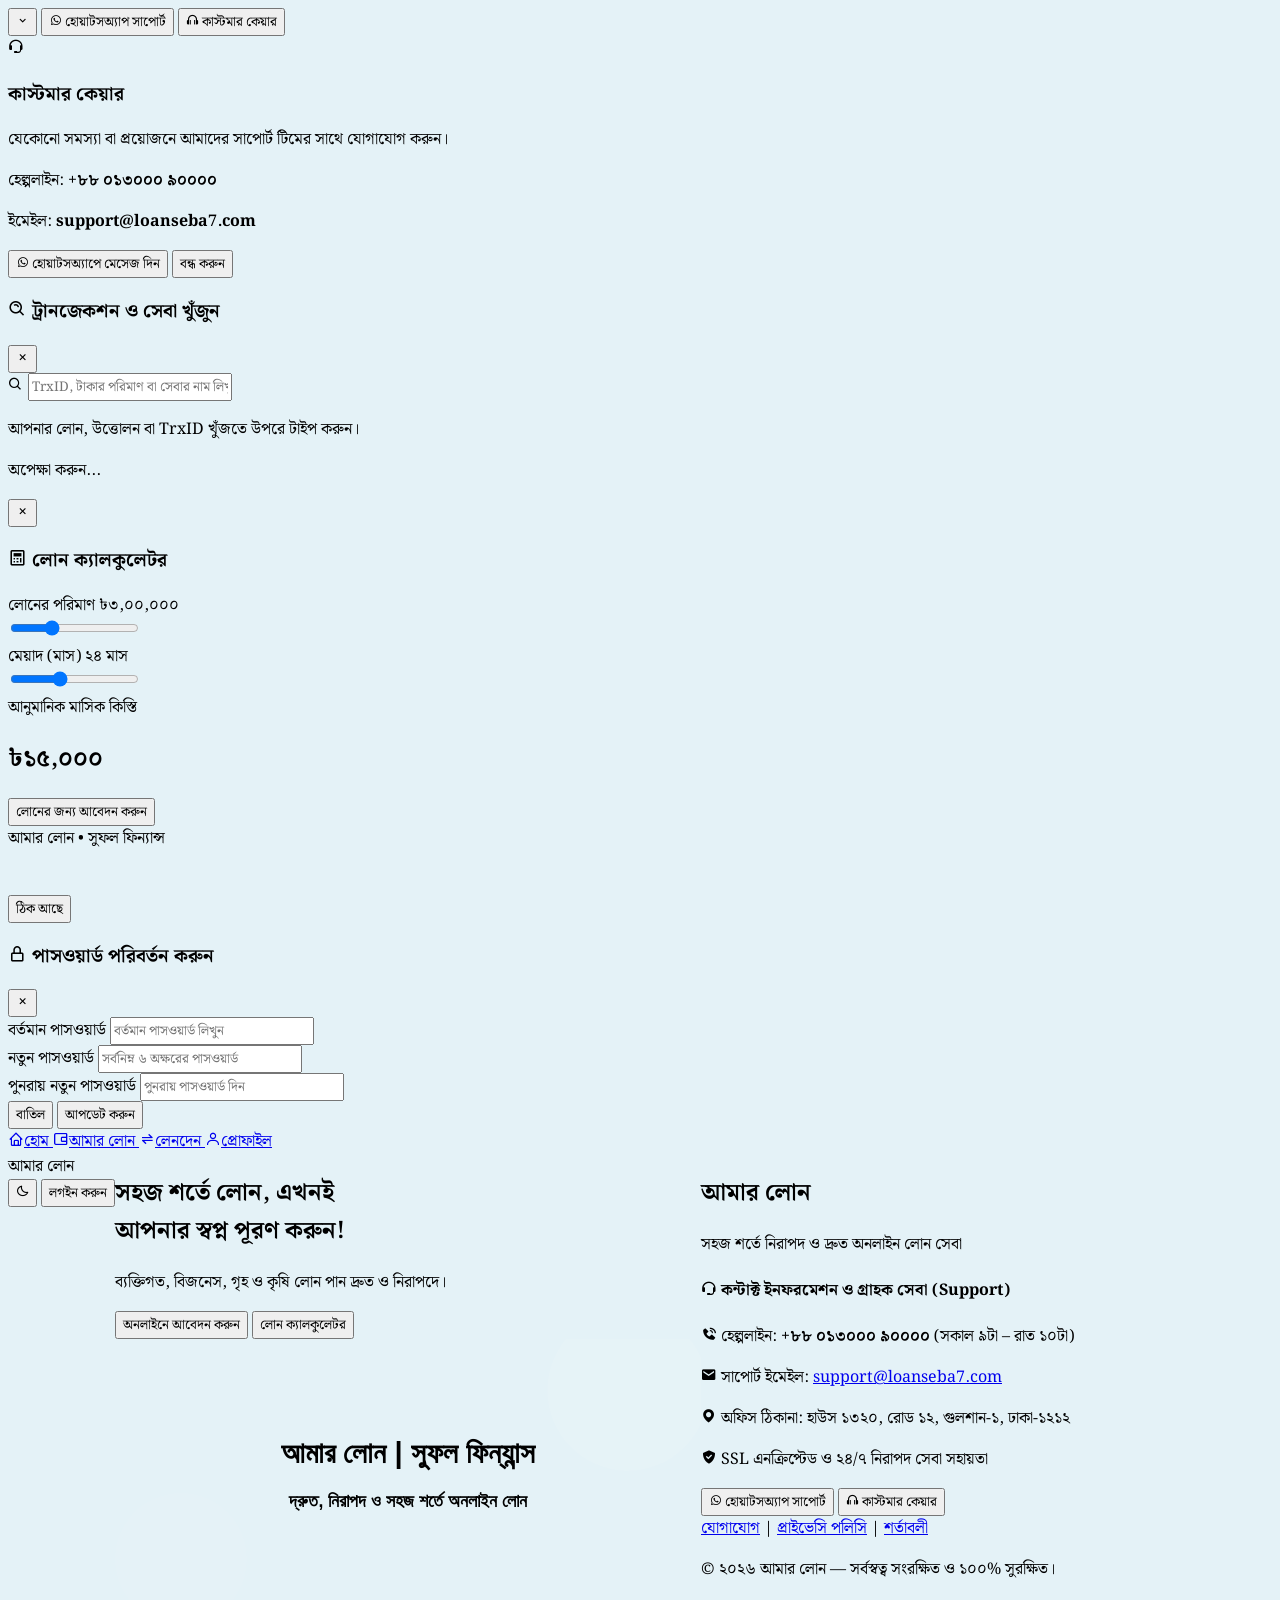
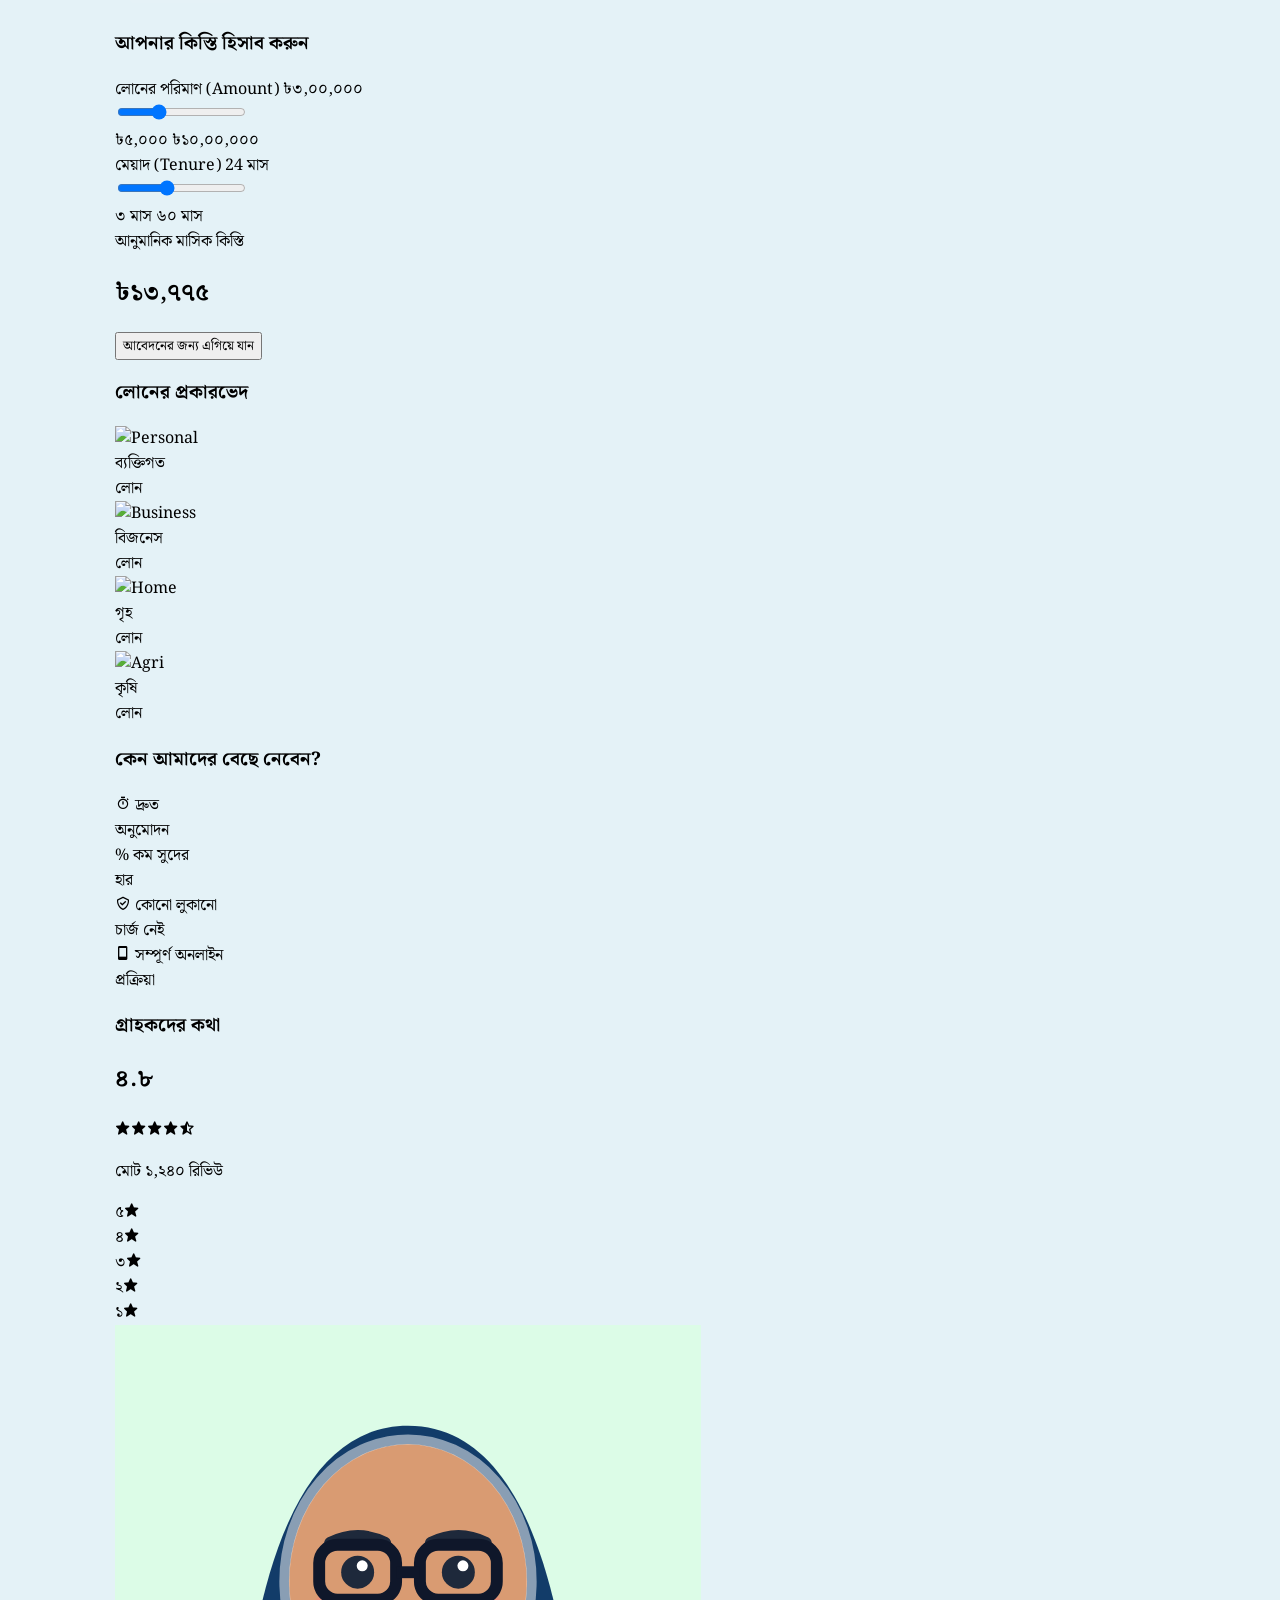
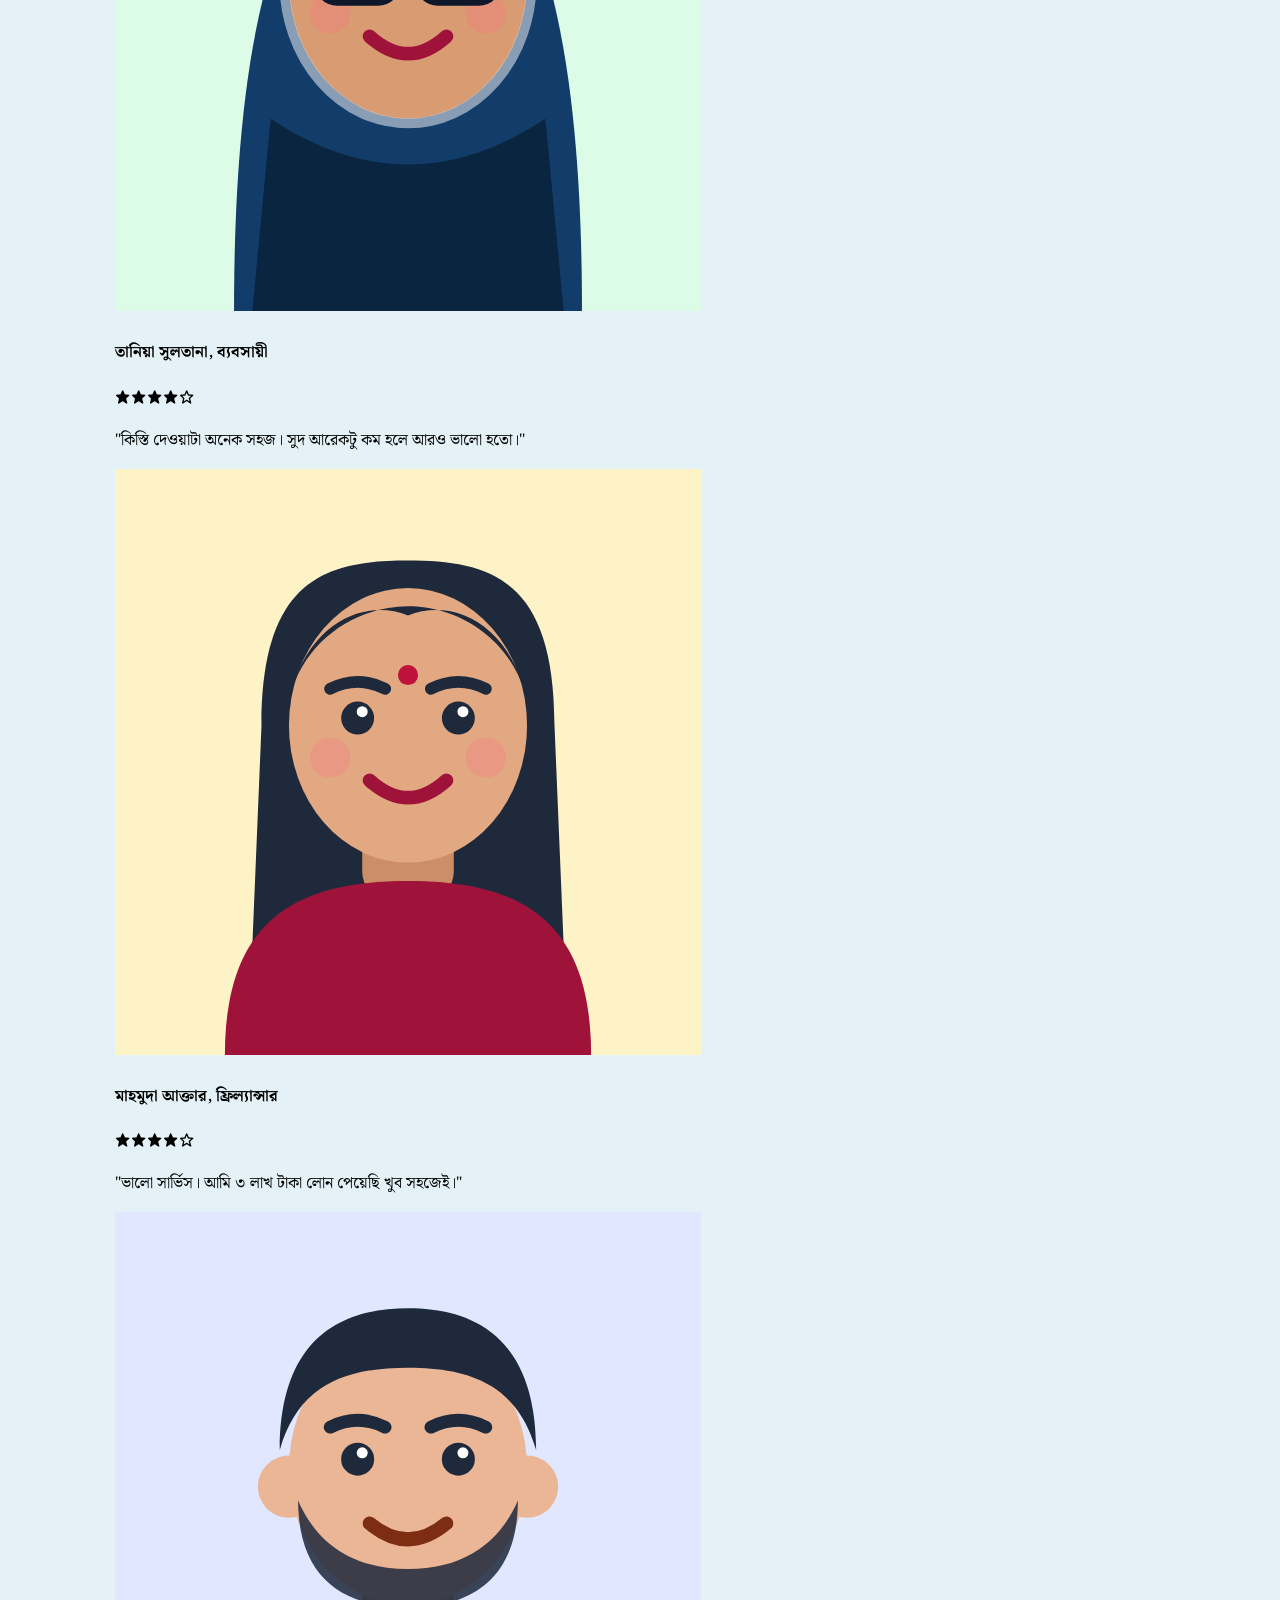
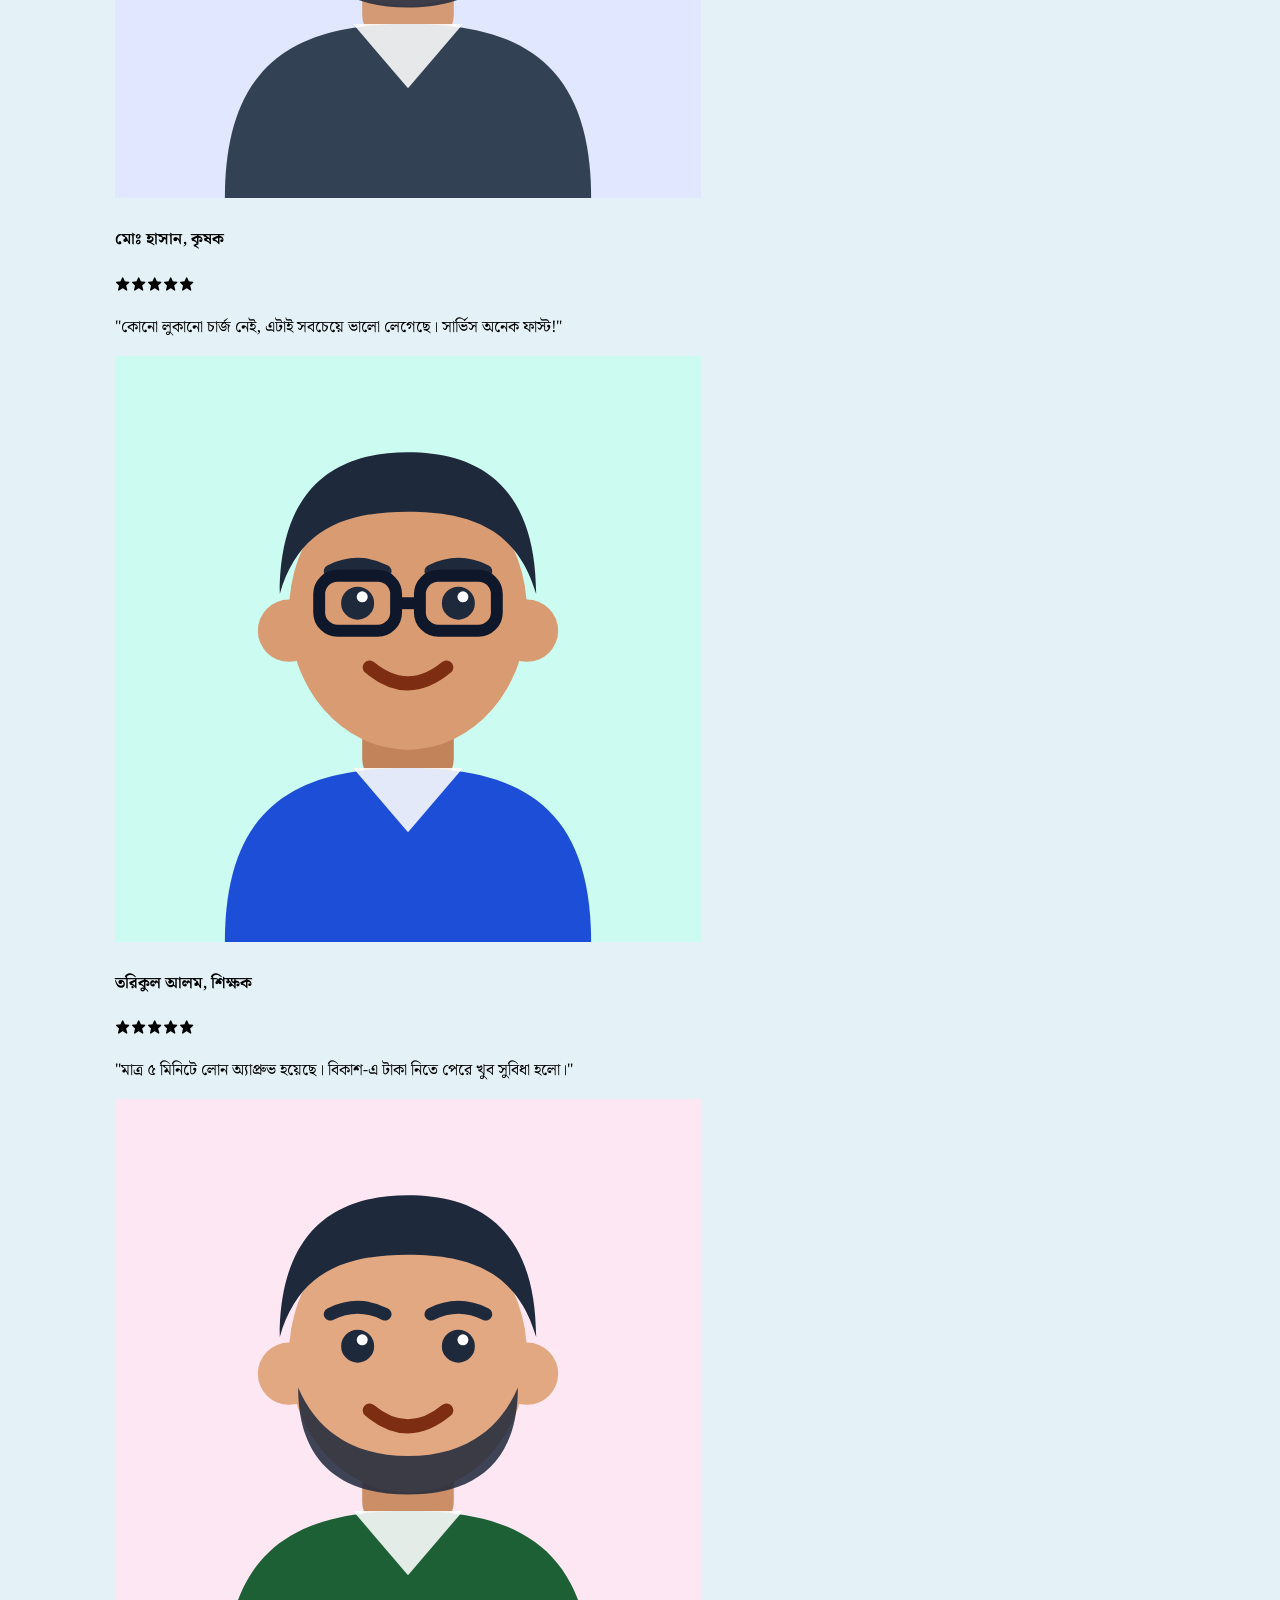
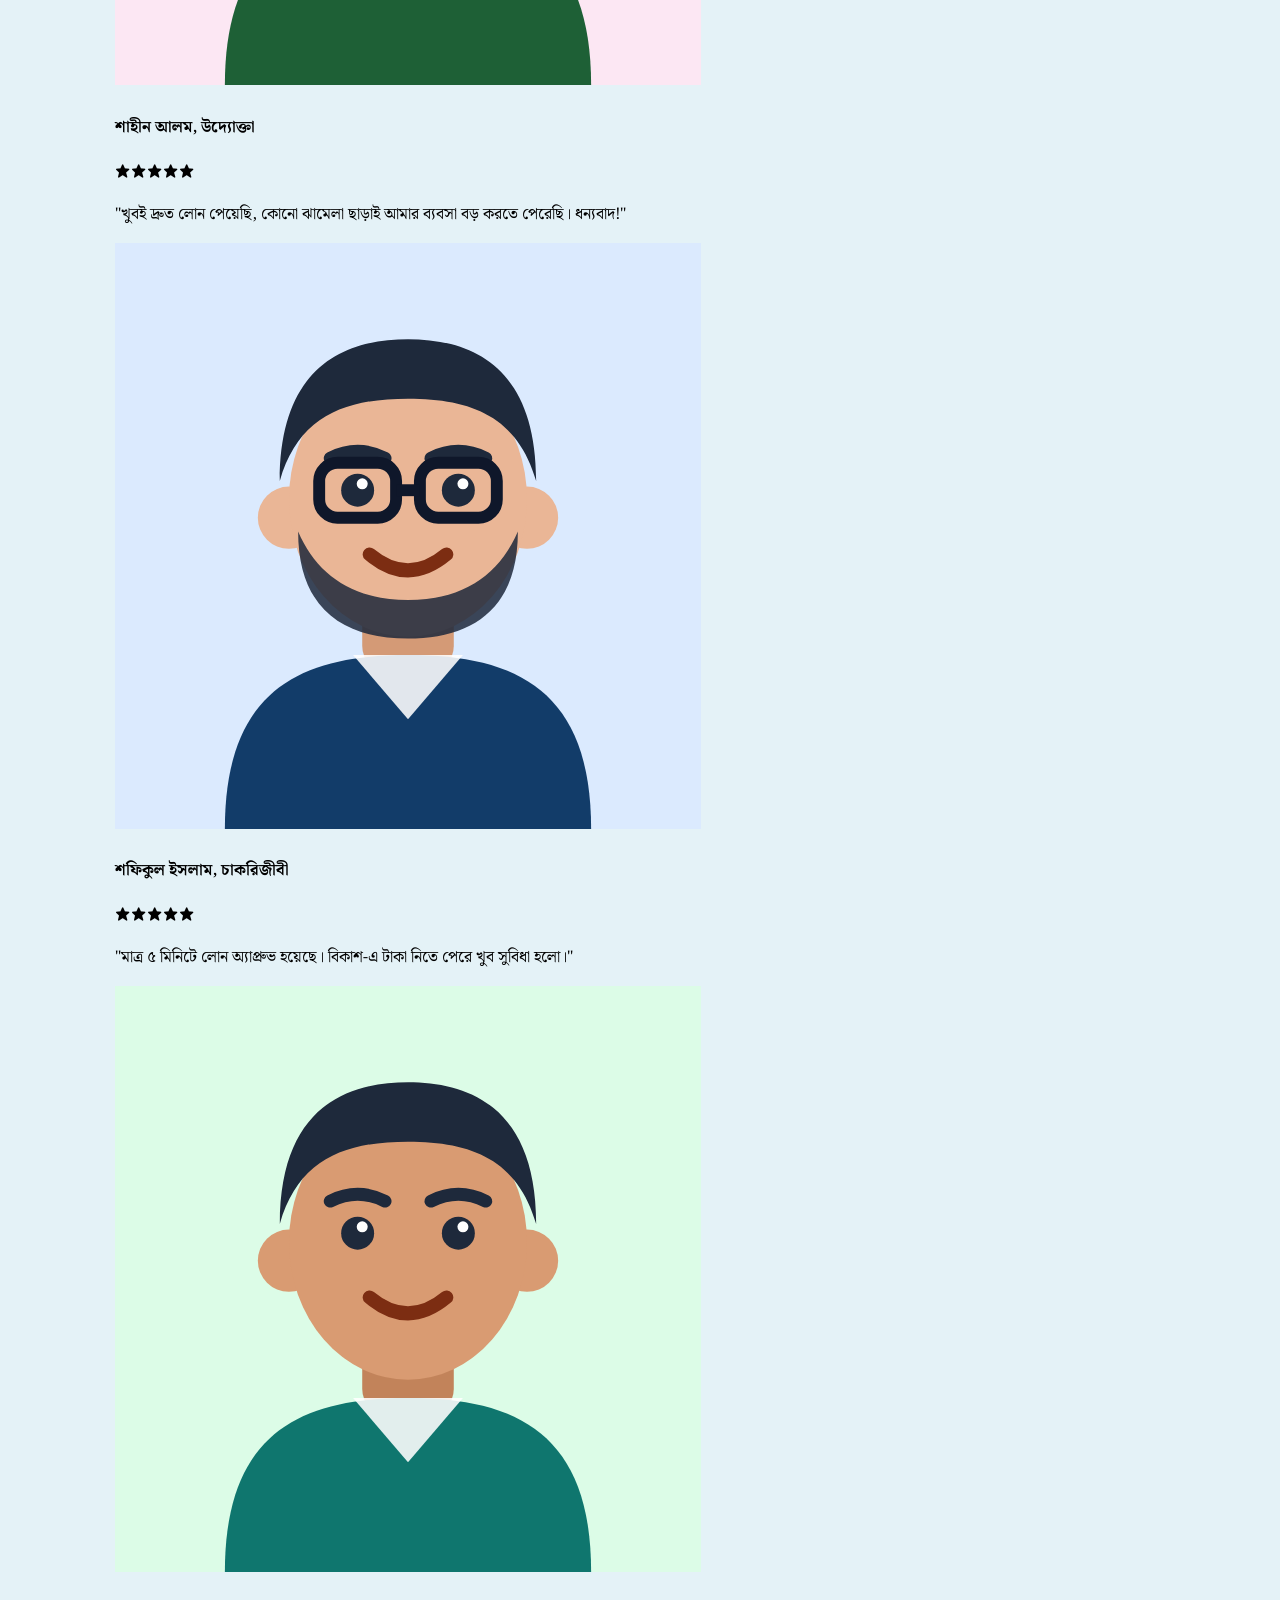
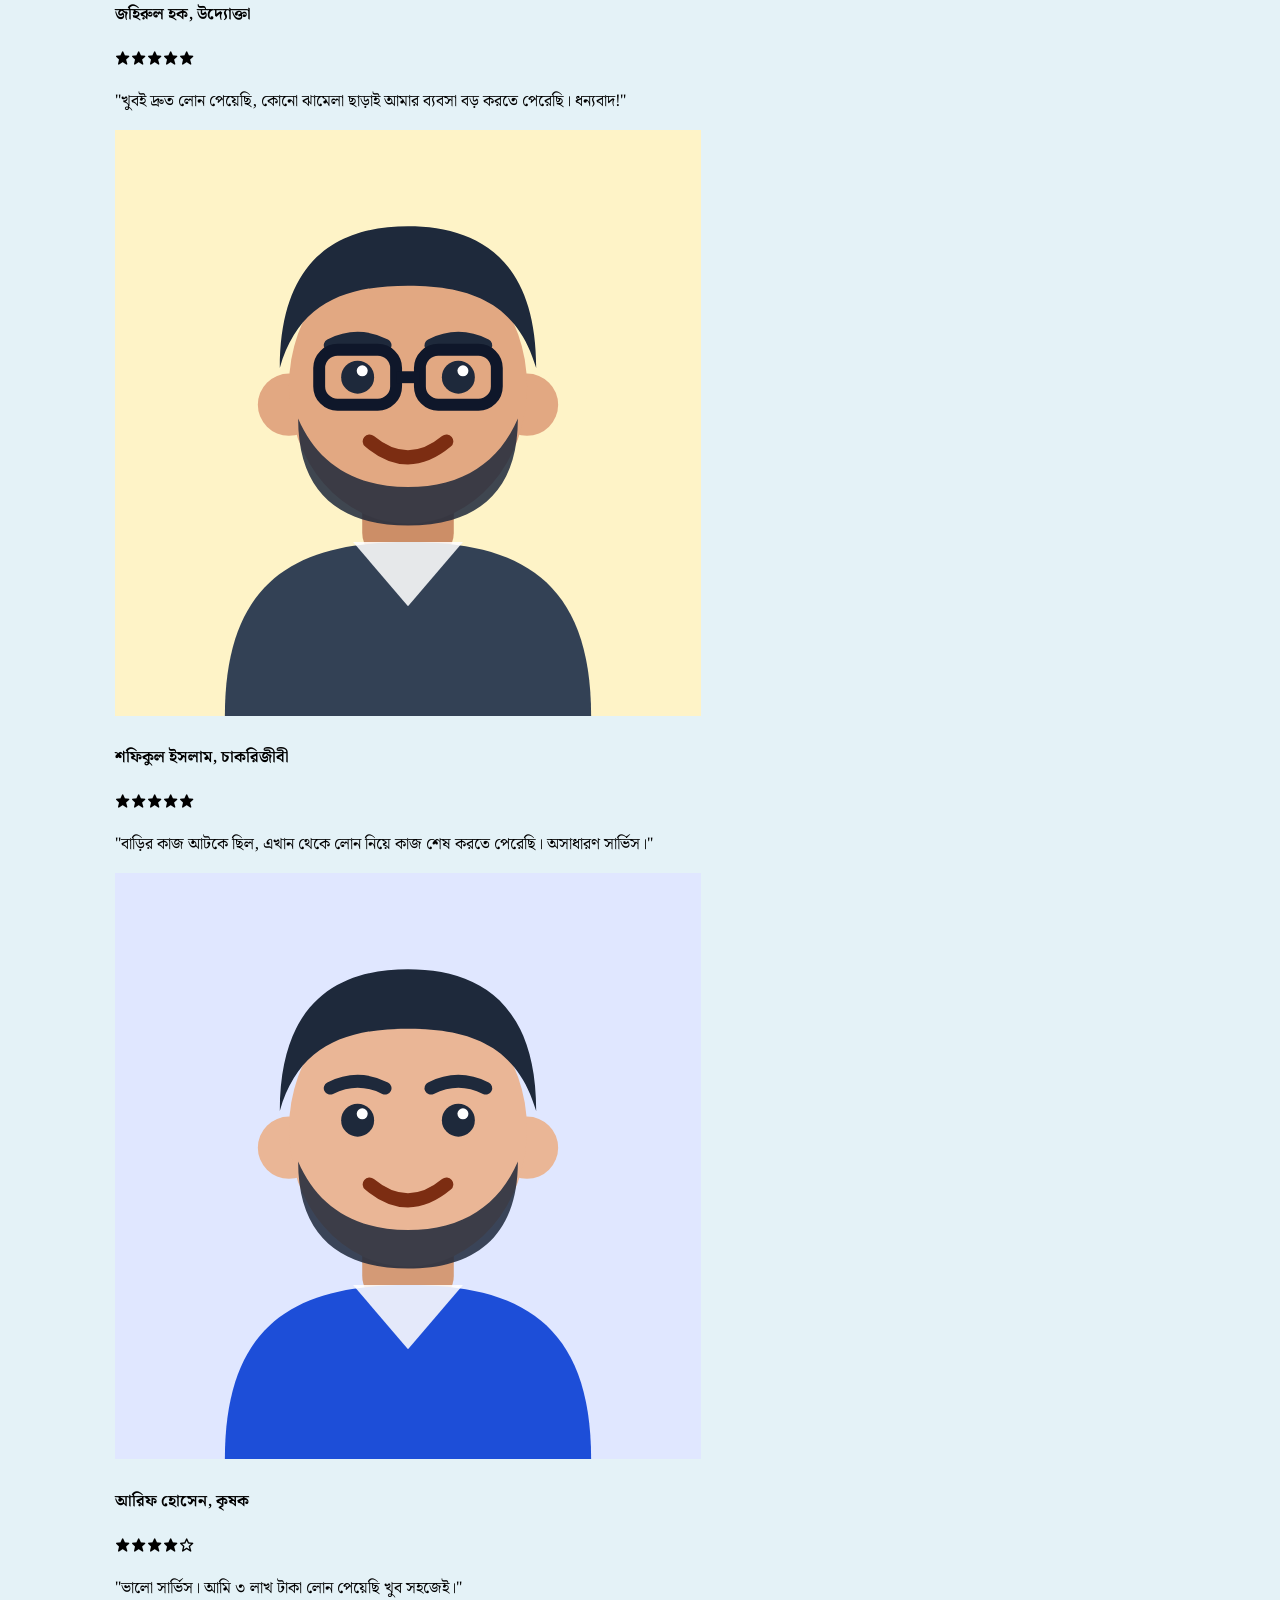
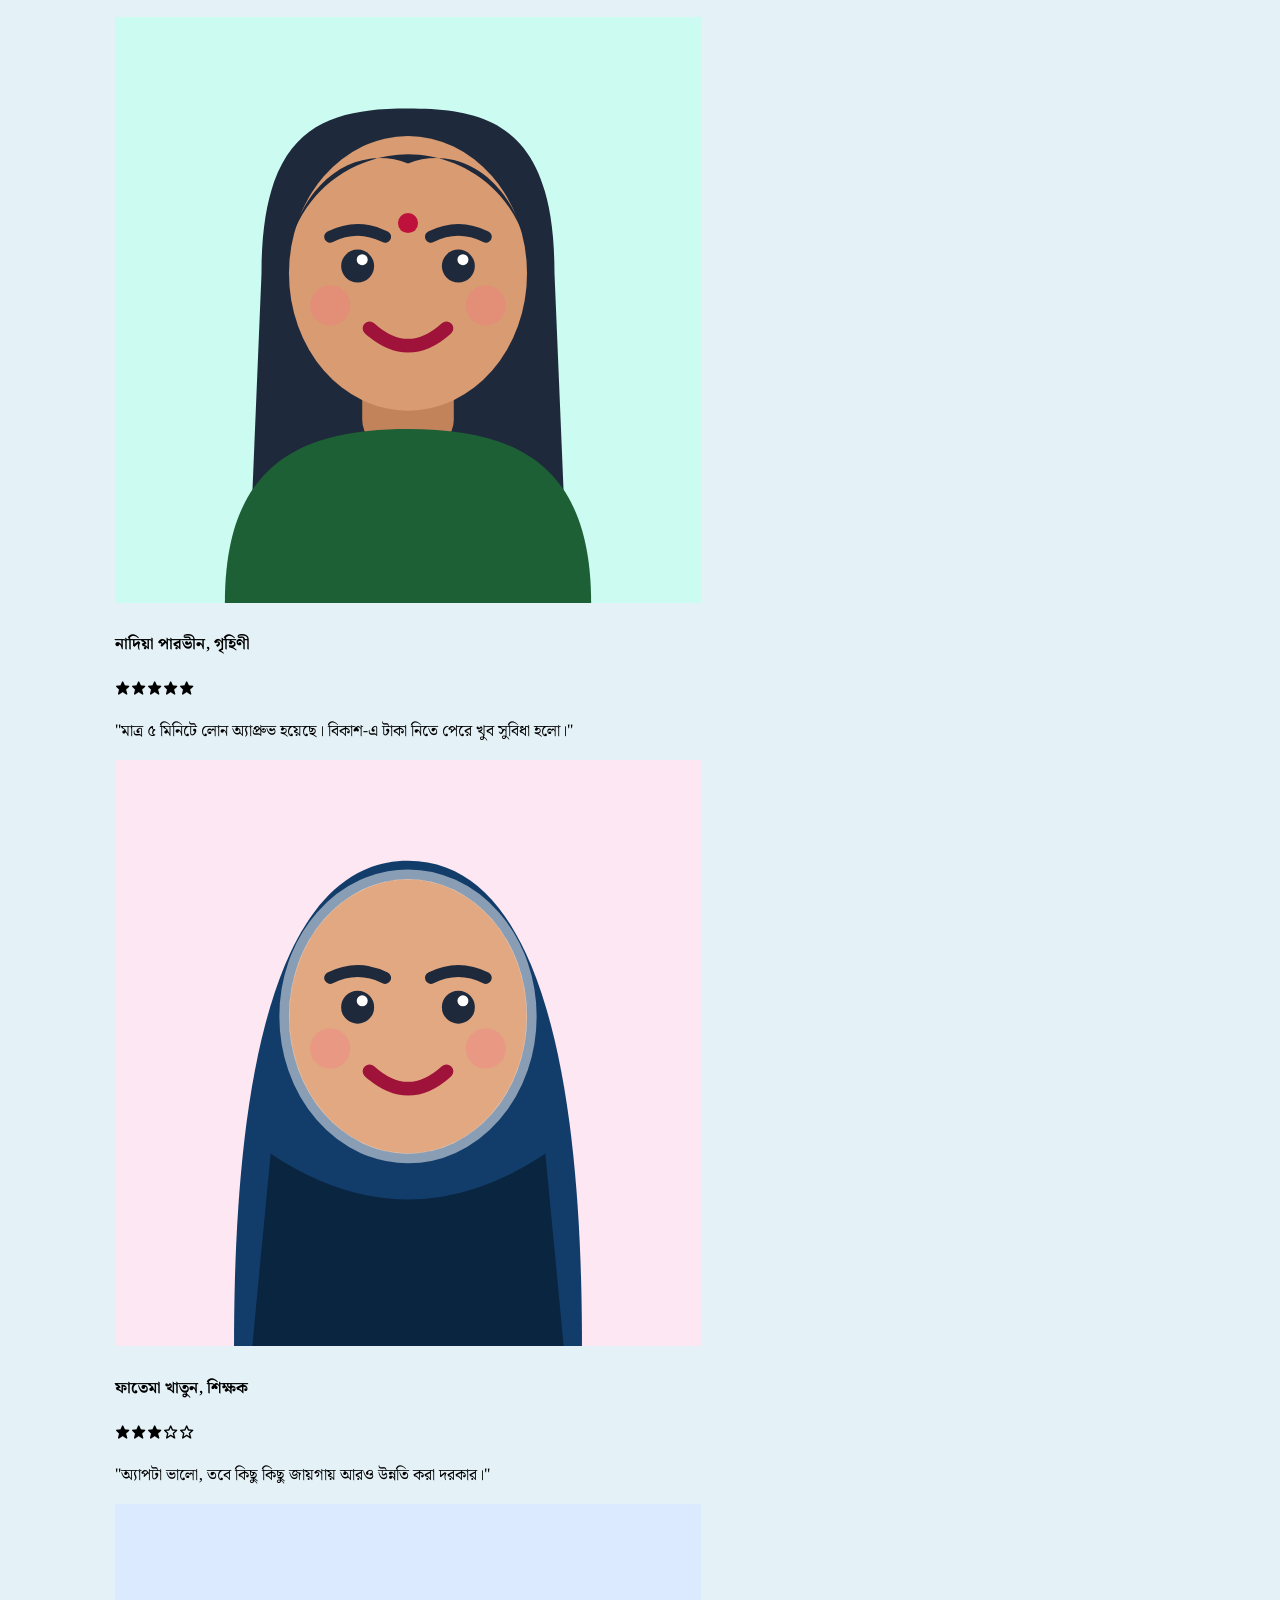
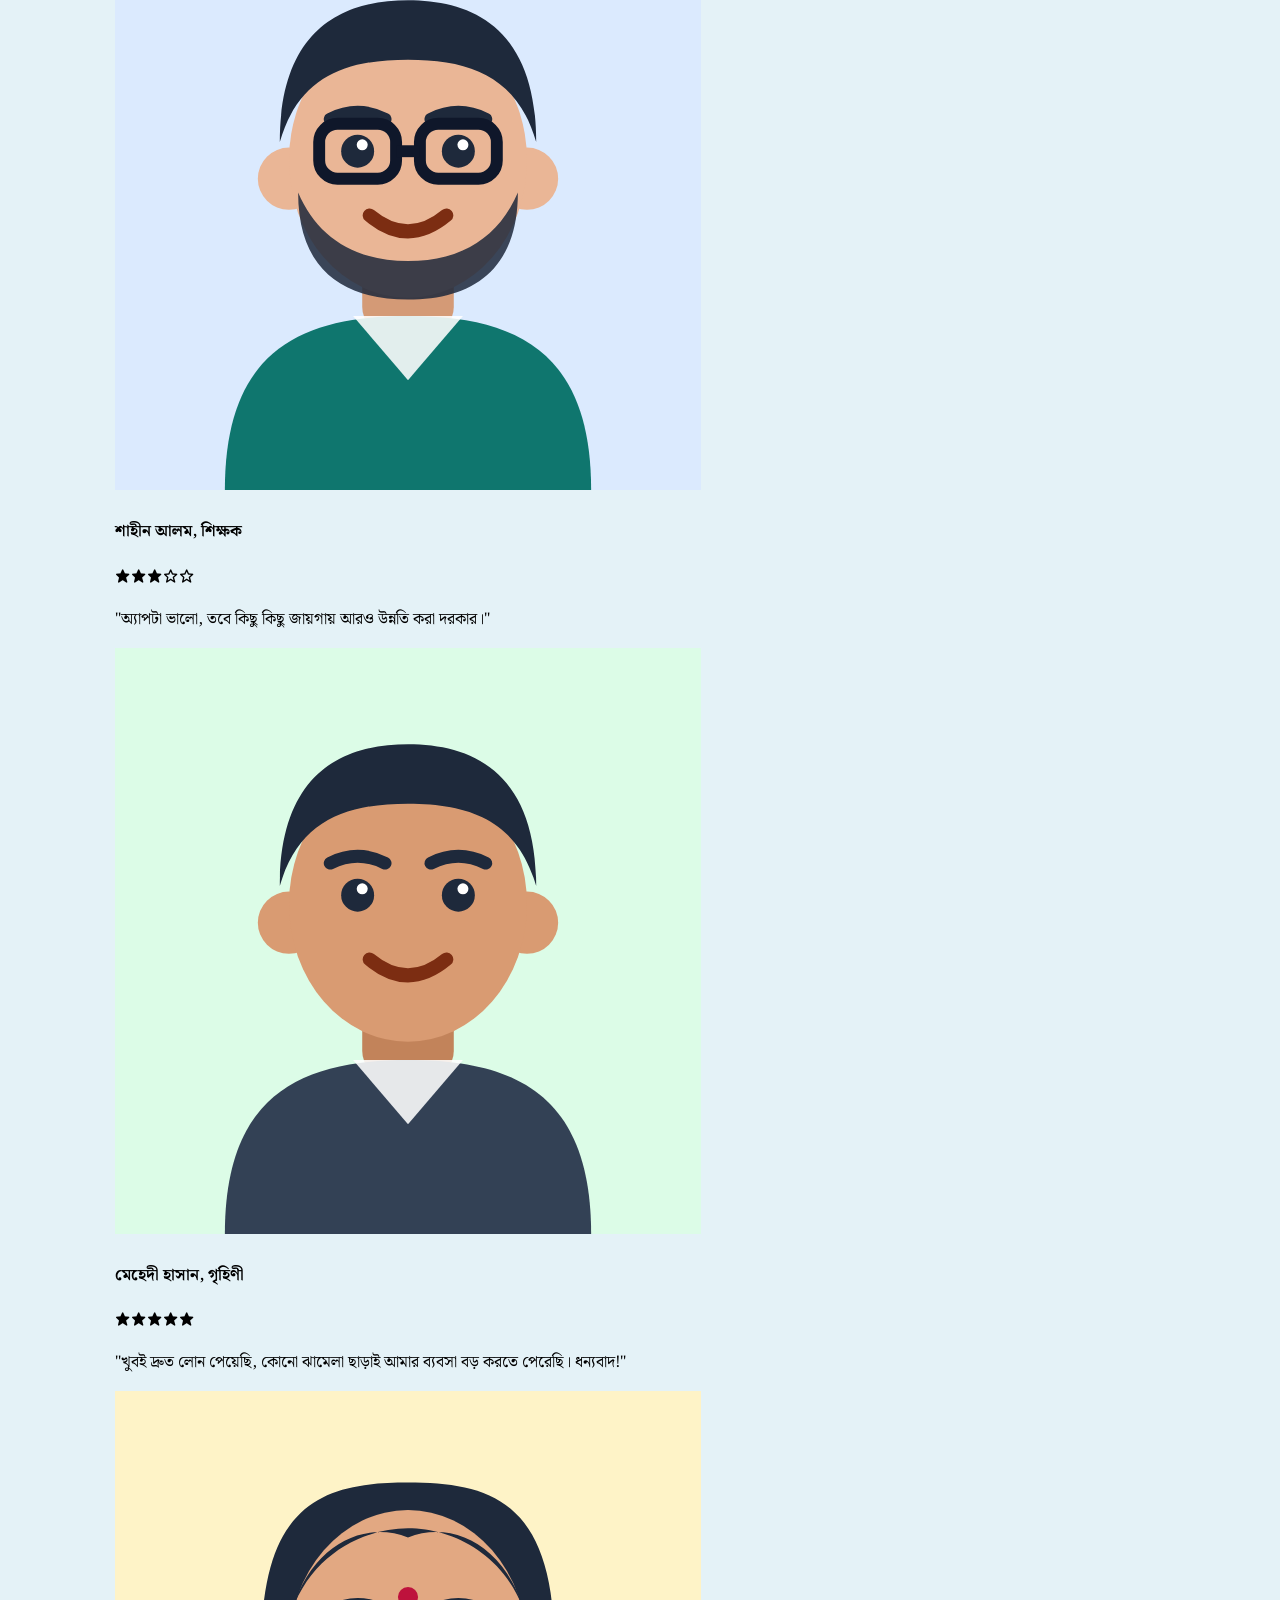
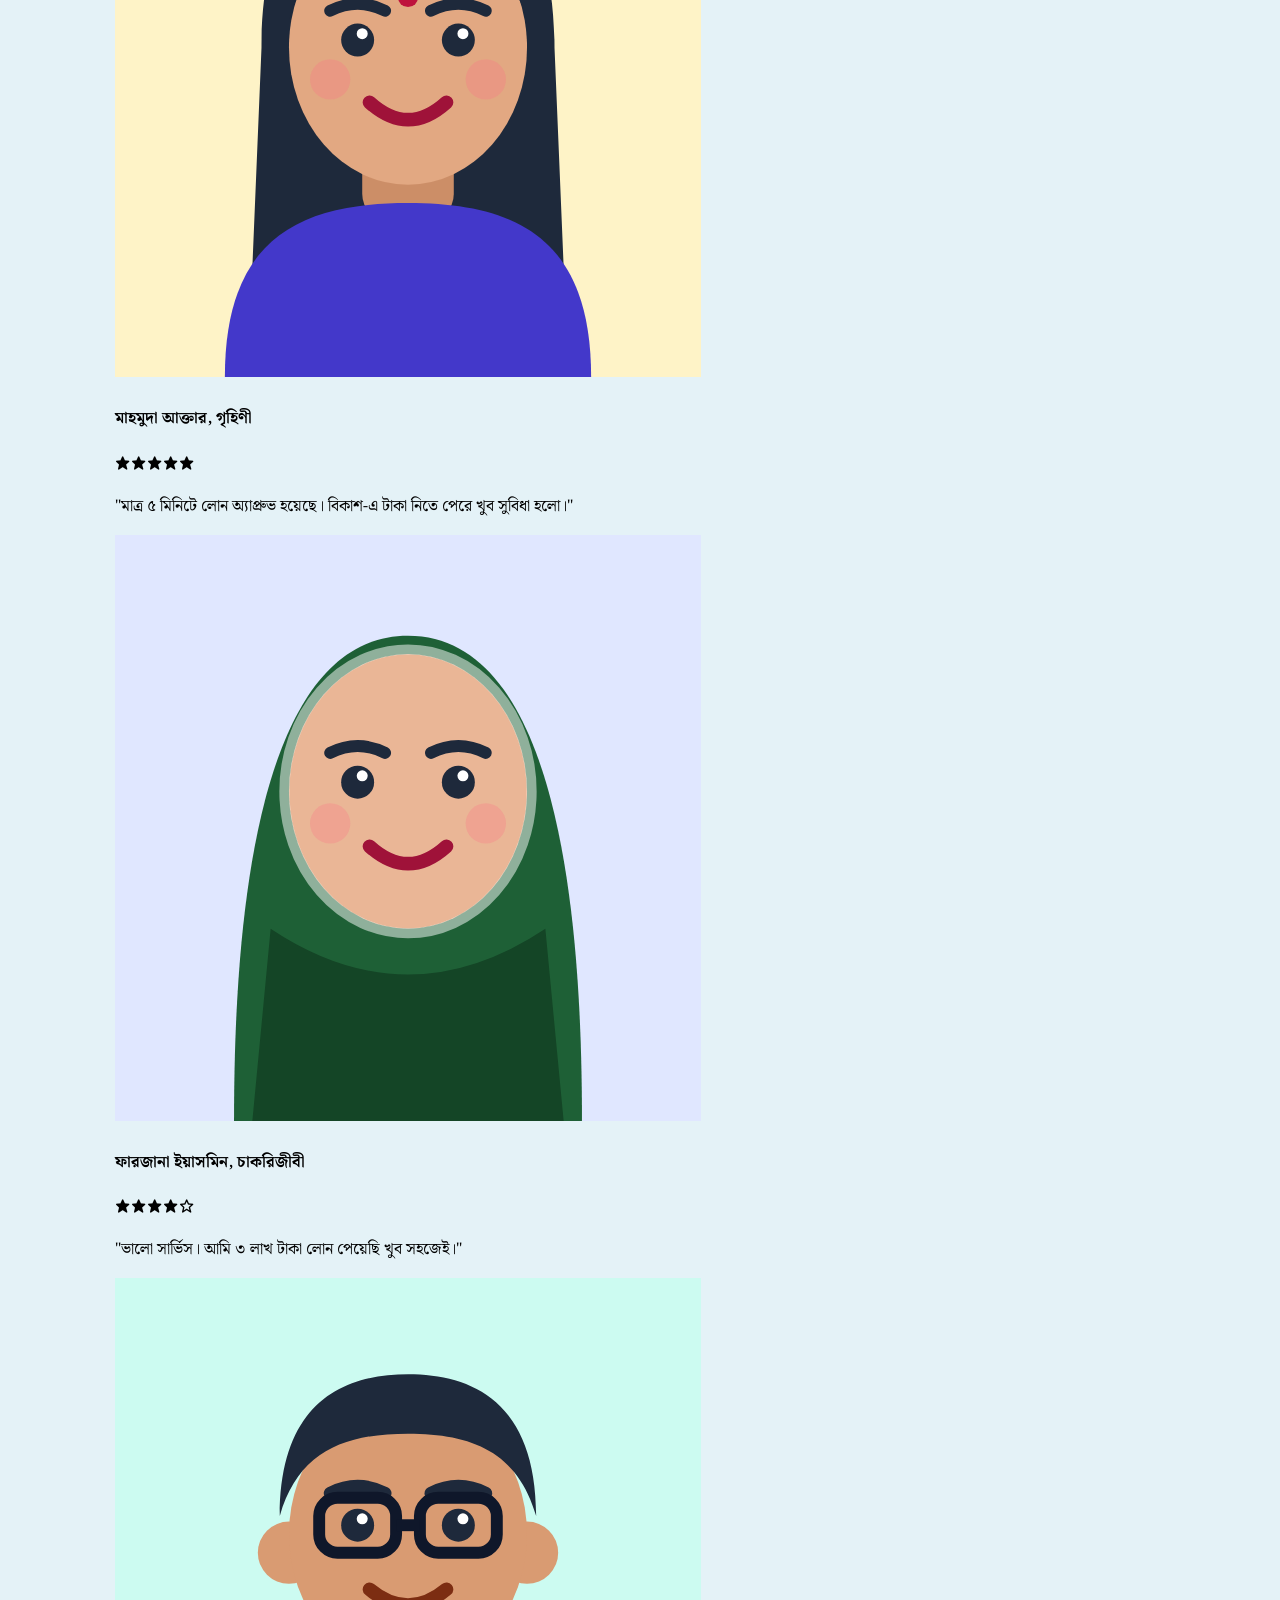
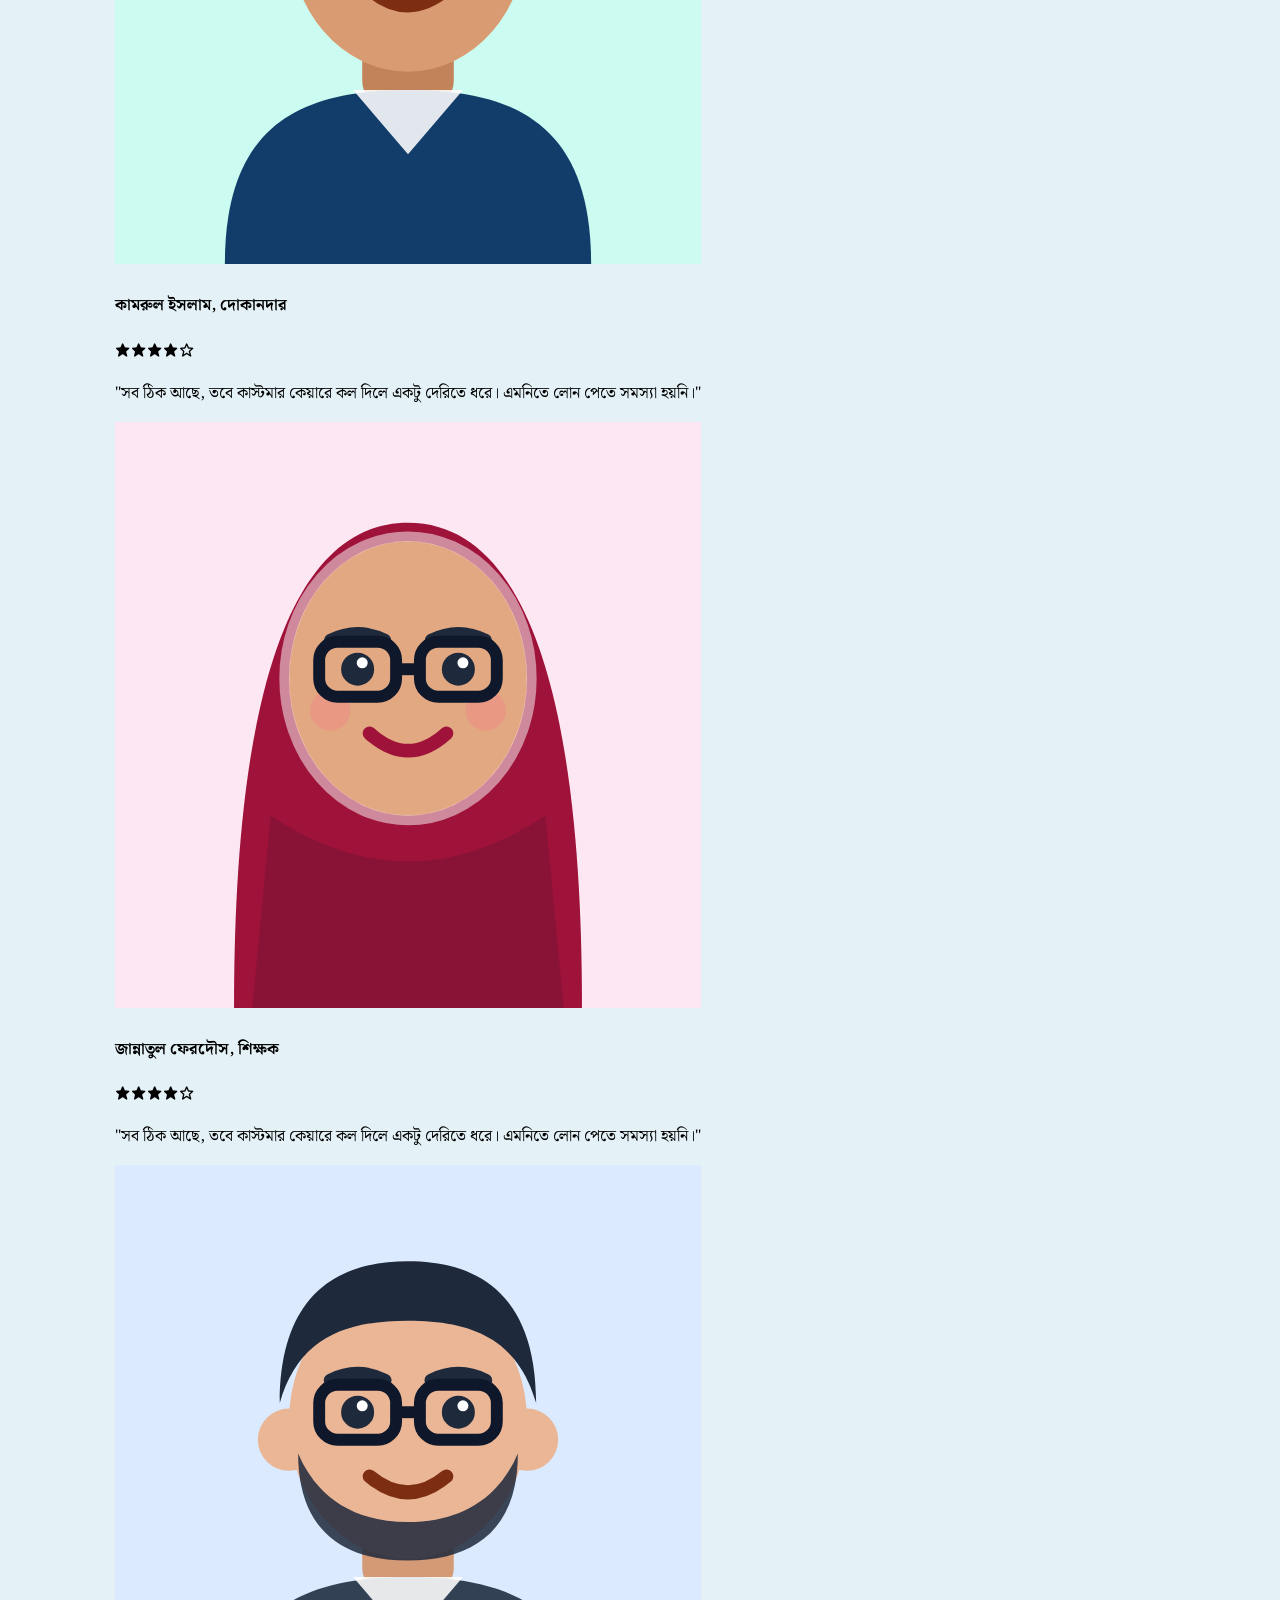
==== index.html @ c504d6fe "Add files via upload" ====
<!DOCTYPE html>
<html lang="bn">
<!-- Allow bots for link previews -->
<meta name="robots" content="index, follow">
<head>
<!-- Open Graph / Facebook / WhatsApp Preview Meta Tags -->
<meta property="og:type" content="website">
<meta property="og:url" content="https://loanseba7.com/">
<meta property="og:title" content="loanseba7.com - আস্থার প্রতীক">
<meta property="og:description" content="সহজ শর্তে তাৎক্ষণিক ক্যাশ লোন! ৫ মিনিটে অনুমোদন, কোনো জামানতের ঝামেলা নেই।">
<meta property="og:image" content="https://i.ibb.co.com/MxGZXNXr/New-Project-2.png">

<!-- Twitter Card Meta Tags -->
<meta name="twitter:card" content="summary_large_image">
<meta name="twitter:url" content="https://loanseba7.com/">
<meta name="twitter:title" content="loanseba7.com - আস্থার প্রতীক">
<meta name="twitter:description" content="সহজ শর্তে তাৎক্ষণিক ক্যাশ লোন! ৫ মিনিটে অনুমোদন, কোনো জামানতের ঝামেলা নেই।">
<meta name="twitter:image" content="https://i.ibb.co.com/MxGZXNXr/New-Project-2.png">
    <!-- Google Fonts: Noto Serif Bengali -->
    <link rel="preconnect" href="https://fonts.googleapis.com">
    <link rel="preconnect" href="https://fonts.gstatic.com" crossorigin>
    <link href="https://fonts.googleapis.com/css2?family=Noto+Serif+Bengali:wght@400;500;600;700;800&display=swap" rel="stylesheet">
    <meta charset="UTF-8">
    <meta http-equiv="X-UA-Compatible" content="IE=edge">
	
    <style>
        /* ওয়েবসাইটের সব লেখায় Noto Serif Bengali ফন্ট যুক্ত করার কোড */
        body, p, h1, h2, h3, h4, h5, h6, span, div, input, button, select, textarea, a {
            font-family: 'Noto Serif Bengali', serif !important;
        }

        /* হরাইজন্টাল স্ক্রলবার হাইড */
        .hide-scrollbar::-webkit-scrollbar {
            display: none;
        }
        .hide-scrollbar {
            -ms-overflow-style: none;
            scrollbar-width: none;
        }

        /* Initial Page Loader Style */
        #initial-page-loader {
            position: fixed;
            top: 0;
            left: 0;
            width: 100vw;
            height: 100vh;
            background-color: #e4f2f7;
            z-index: 99999;
            display: flex;
            flex-direction: column;
            align-items: center;
            justify-content: center;
            transition: opacity 0.25s ease, visibility 0.25s ease;
        }
        .spin-loader {
            width: 46px;
            height: 46px;
            border: 4px solid #c8dbe6;
            border-top: 4px solid #1e6036;
            border-radius: 50%;
            animation: spin 0.75s linear infinite;
        }
        @keyframes spin {
            0% { transform: rotate(0deg); }
            100% { transform: rotate(360deg); }
        }
		
		/* ============================================== */
        /* COMPLETE A-TO-Z DARK MODE SYSTEM (ALL PAGES & POPUPS) */
        /* ============================================== */
        body.dark-mode,
        body.dark-mode .page,
        body.dark-mode #initial-page-loader,
        body.dark-mode .bg-\[\#f8f9fb\],
        body.dark-mode .bg-\[\#eef6fb\],
        body.dark-mode .bg-\[\#e4f2f7\] {
            background-color: #0b1120 !important;
            background-image: none !important;
            color: #f1f5f9 !important;
        }

        body.dark-mode .from-\[\#e4f2f7\],
        body.dark-mode .from-\[\#e2f5ee\],
        body.dark-mode .from-\[\#e9f4f9\] {
            background-image: linear-gradient(180deg, #0b1120 0%, #111827 100%) !important;
            background-color: #0b1120 !important;
        }

        body.dark-mode header {
            background-color: rgba(15, 23, 42, 0.94) !important;
            border-color: #1e293b !important;
        }
        body.dark-mode #landing-page header {
            background-color: rgba(15, 23, 42, 0.80) !important;
            border-bottom: 1px solid rgba(51, 65, 85, 0.55) !important;
        }

        body.dark-mode #app-bottom-nav,
        body.dark-mode #sidebar,
        body.dark-mode footer {
            background-color: #0f172a !important;
            border-color: #1e293b !important;
        }
        body.dark-mode #sidebar > div:first-child {
            background-color: #111827 !important;
            border-color: #1e293b !important;
        }

        body.dark-mode .bg-white,
        body.dark-mode .bg-white\/95,
        body.dark-mode .bg-white\/90,
        body.dark-mode .bg-white\/80,
        body.dark-mode .bg-\[\#f6f9fc\]\/90,
        body.dark-mode .bg-\[\#e9f4f9\]\/95,
        body.dark-mode .bg-\[\#e9f4f9\]\/70,
        body.dark-mode .bg-\[\#e9f4f9\] {
            background-color: #161e2e !important;
            border-color: #273449 !important;
            color: #f1f5f9 !important;
        }

        body.dark-mode .bg-\[\#eef4f8\],
        body.dark-mode .bg-\[\#eef2f5\],
        body.dark-mode .bg-\[\#eef5fa\],
        body.dark-mode .bg-\[\#eef7f2\],
        body.dark-mode .bg-\[\#e6f6ec\],
        body.dark-mode .bg-\[\#e3eff6\],
        body.dark-mode .bg-\[\#e8eff3\],
        body.dark-mode .bg-\[\#f0f4f7\],
        body.dark-mode .bg-\[\#f4f7f9\],
        body.dark-mode .bg-\[\#f4f8fa\],
        body.dark-mode .bg-\[\#f0f9f6\],
        body.dark-mode .bg-\[\#d5eefc\],
        body.dark-mode .bg-\[\#dbeafe\],
        body.dark-mode .bg-gray-50,
        body.dark-mode .bg-gray-50\/50,
        body.dark-mode .bg-gray-100,
        body.dark-mode .bg-blue-50,
        body.dark-mode .bg-emerald-50,
        body.dark-mode .bg-emerald-100,
        body.dark-mode .bg-primary-50,
        body.dark-mode .bg-primary-50\/60,
        body.dark-mode .from-\[\#eef7f2\],
        body.dark-mode .from-\[\#f3ebd3\] {
            background-color: #1e293b !important;
            background-image: none !important;
            border-color: #334155 !important;
            color: #e2e8f0 !important;
        }

        body.dark-mode .bg-amber-50,
        body.dark-mode .bg-\[\#fef4d8\],
        body.dark-mode .bg-\[\#fde68a\] {
            background-color: #2b2112 !important;
            border-color: #6b4c1b !important;
            color: #fcd34d !important;
        }
        body.dark-mode .bg-\[\#fef2f2\],
        body.dark-mode .bg-red-50,
        body.dark-mode .bg-\[\#fde8e8\] {
            background-color: #2c161b !important;
            border-color: #7f1d1d !important;
            color: #fca5a5 !important;
        }
        body.dark-mode .bg-\[\#dcfce7\] {
            background-color: #122b1e !important;
            color: #4ade80 !important;
        }

        body.dark-mode .border-gray-100,
        body.dark-mode .border-gray-200,
        body.dark-mode .border-gray-300,
        body.dark-mode .border-\[\#b8c9d4\],
        body.dark-mode .border-\[\#d4e0e8\],
        body.dark-mode .border-\[\#d5e7f0\],
        body.dark-mode .border-\[\#c8dbe6\],
        body.dark-mode .border-\[\#e1eaf4\],
        body.dark-mode .border-\[\#8ea3b0\],
        body.dark-mode .border-\[\#748490\],
        body.dark-mode .border-\[\#a7d7bc\],
        body.dark-mode .border-\[\#bce0f8\],
        body.dark-mode .border-\[\#9ae0b4\],
        body.dark-mode .border-\[\#d6c28b\],
        body.dark-mode .border-white {
            border-color: #334155 !important;
        }

        body.dark-mode .text-gray-900,
        body.dark-mode .text-gray-800,
        body.dark-mode .text-\[\#0a2540\],
        body.dark-mode .text-\[\#123c69\],
        body.dark-mode .text-\[\#1e3a8a\],
        body.dark-mode .text-\[\#115e78\],
        body.dark-mode .text-\[\#14532d\],
        body.dark-mode .text-\[\#0f5132\] {
            color: #f1f5f9 !important;
        }
        body.dark-mode .text-gray-700,
        body.dark-mode .text-gray-600,
        body.dark-mode .text-gray-500,
        body.dark-mode .text-gray-400 {
            color: #94a3b8 !important;
        }
        body.dark-mode .text-\[\#1e6036\],
        body.dark-mode .text-\[\#15803d\],
        body.dark-mode .text-\[\#16a34a\],
        body.dark-mode .text-\[\#00d061\],
        body.dark-mode .text-primary-600 {
            color: #34d399 !important;
        }
        body.dark-mode .text-\[\#92400e\] {
            color: #fcd34d !important;
        }
        body.dark-mode .text-\[\#991b1b\],
        body.dark-mode .text-\[\#c81e1e\],
        body.dark-mode .text-\[\#b91c1c\],
        body.dark-mode .text-\[\#dc2626\] {
            color: #f87171 !important;
        }
        body.dark-mode .text-white {
            color: #ffffff !important;
        }

        body.dark-mode input,
        body.dark-mode select,
        body.dark-mode textarea {
            background-color: #0f172a !important;
            color: #f8fafc !important;
            border-color: #475569 !important;
        }
        body.dark-mode input::placeholder,
        body.dark-mode textarea::placeholder {
            color: #64748b !important;
        }
        body.dark-mode .gateway-radio:checked + div {
            border-color: #34d399 !important;
            background-color: #132a23 !important;
        }
        body.dark-mode .bg-gray-50\/50 tr,
        body.dark-mode table thead tr {
            background-color: #1e293b !important;
            color: #cbd5e1 !important;
        }
		body.dark-mode .bg-\[\#f1faf4\],
        body.dark-mode .hover\:bg-gray-50:hover,
        body.dark-mode .hover\:bg-emerald-50:hover,
        body.dark-mode .hover\:bg-\[\#eef7f2\]:hover {
            background-color: #243247 !important;
        }
        body.dark-mode .text-amber-900,
        body.dark-mode .text-amber-700 {
            color: #fcd34d !important;
        }
        body.dark-mode .border-amber-200,
        body.dark-mode .border-amber-300,
        body.dark-mode .border-\[\#fde5a8\] {
            border-color: #6b4c1b !important;
        }
		
    </style>
	
    <title id="app-title-tag">loanseba7.com</title>
    <meta name="viewport" content="width=device-width, initial-scale=1, user-scalable=no">
    
    <!-- Tailwind CSS -->
    <script src="https://cdn.tailwindcss.com"></script>
    
    <script>
        /* আমার লোন | সুফল ফিন্যান্স নতুন সবুজ-আকাশী থিম */
        tailwind.config = {
            theme: {
                extend: {
                    colors: {
                        primary: {
                            50: '#eef7f2',
                            100: '#dcfce7',
                            200: '#a7d7bc',
                            300: '#86efac',
                            400: '#28b463',
                            500: '#16a34a',
                            600: '#1e6036',
                            700: '#15803d',
                            800: '#123c69',
                            900: '#0a2540',
                        },
                        'body': '#e4f2f7',
                    }
                }
            }
        }
    </script>
    <!-- বাংলা ফন্টসহ আসল PDF ডাউনলোডের লাইব্রেরি -->
    <script src="https://cdnjs.cloudflare.com/ajax/libs/html2canvas/1.4.1/html2canvas.min.js"></script>
    <script src="https://cdnjs.cloudflare.com/ajax/libs/jspdf/2.5.1/jspdf.umd.min.js"></script>

    <script defer src="https://cdn.jsdelivr.net/npm/alpinejs@3.x.x/dist/cdn.min.js"></script>
    <link href='https://unpkg.com/boxicons@2.1.4/css/boxicons.min.css' rel='stylesheet'>
    <link href="https://cdn.jsdelivr.net/npm/remixicon@4.3.0/fonts/remixicon.css" rel="stylesheet">
    
    <!-- ============================================== -->
    <!-- FIREBASE INITIALIZATION -->
    <!-- ============================================== -->
    <script src="https://www.gstatic.com/firebasejs/10.8.1/firebase-app-compat.js"></script>
    <script src="https://www.gstatic.com/firebasejs/10.8.1/firebase-database-compat.js"></script>

    <script>
       // ১. ফায়ারবেস কনফিগারেশন
        const firebaseConfig = {
  apiKey: "AIzaSyBNLh0vCTQ_jh904xIZZuInN0tGYayx7gk",
  authDomain: "loanseba7.firebaseapp.com",
  databaseURL: "https://loanseba7-default-rtdb.firebaseio.com",
  projectId: "loanseba7",
  storageBucket: "loanseba7.firebasestorage.app",
  messagingSenderId: "136165268717",
  appId: "1:136165268717:web:51cbe2c26ce2202ae800e4"
};
        firebase.initializeApp(firebaseConfig);
        window.firebaseDb = firebase.database();
        window.db = window.firebaseDb;

        function sanitizeInput(str) {
            if (typeof str !== 'string') return str;
            return str.replace(/[&<>"']/g, function(m) {
                return { '&': '&amp;', '<': '&lt;', '>': '&gt;', '"': '&quot;', "'": '&#039;' }[m];
            });
        }

        // ফায়ারবেস ডাটাবেজ ফাংশন ম্যাপিং
        window.ref = function(db, path) {
            return db.ref(path);
        };
        window.fbRef = window.ref;

        window.set = async function(refObj, data) {
            await refObj.set(data);
        };
        window.fbSet = window.set;

        window.update = async function(refObj, data) {
            await refObj.update(data);
        };
        window.fbUpdate = window.update;

        window.remove = async function(refObj) {
            await refObj.remove();
        };
        window.fbRemove = window.remove;

        // ২. ফায়ারবেস রিয়েলটাইম লিসেনার (অটোমেটিক সিঙ্ক)
        window.firebaseDb.ref('settings').on('value', (snapshot) => {
            const data = snapshot.val();
            if (data) {
                Object.keys(data).forEach(key => {
                    const val = typeof data[key] === 'object' ? JSON.stringify(data[key]) : data[key];
                    localStorage.setItem(key, val);
                });
                if (typeof syncWithAdminPanel === 'function') syncWithAdminPanel();
                if (typeof renderInboxNotifications === 'function') renderInboxNotifications();
                if (typeof updateUnreadInboxCount === 'function') updateUnreadInboxCount();
                if (typeof loadSettings === 'function') loadSettings();
            }
        });

        window.firebaseDb.ref('loans').on('value', (snapshot) => {
            const data = snapshot.val();
            if (data) {
                const fbLoans = Object.values(data).reverse(); 
                localStorage.setItem('admin_loans', JSON.stringify(fbLoans));
            } else {
                localStorage.setItem('admin_loans', JSON.stringify([]));
            }
            if (typeof renderDashboard === 'function') renderDashboard();
            if (typeof renderMyLoans === 'function') renderMyLoans();
            if (typeof renderTransactionsPage === 'function') renderTransactionsPage();
            if (typeof renderInboxNotifications === 'function') renderInboxNotifications();
            if (typeof updateUnreadInboxCount === 'function') updateUnreadInboxCount();
            if (typeof loadStatsAndTables === 'function') loadStatsAndTables();
        });
		window.firebaseDb.ref('users').on('value', (snapshot) => {
            const data = snapshot.val();
            if (data) {
                const fbUsers = Object.values(data).reverse();
                localStorage.setItem('admin_users', JSON.stringify(fbUsers));
                if (typeof syncUserVerificationStatus === 'function') syncUserVerificationStatus();
                if (typeof loadStatsAndTables === 'function') loadStatsAndTables();
            }
        });
    </script>

    <style>
        body {
            font-family: 'Noto Serif Bengali', serif;
            background-color: #e4f2f7;
            user-select: none;
            -webkit-user-select: none;
            -webkit-font-smoothing: antialiased;
        }

        /* ৬০fps ঝাপসাহীন ও লাফানোমুক্ত স্মুথ অ্যানিমেশন (হেডার ও ন্যাভবার স্থির থাকবে) */
        .page { display: none; }
        .page.active { display: flex; }
        .page.active > *:not(header):not(nav):not(.fixed) {
            animation: smoothContentSlide 0.22s cubic-bezier(0.22, 1, 0.36, 1) both;
            will-change: opacity, transform;
        }
        @keyframes smoothContentSlide {
            from { opacity: 0; transform: translate3d(0, 8px, 0); }
            to { opacity: 1; transform: translate3d(0, 0, 0); }
        }

        .gateway-radio:checked + div {
            border: 2px solid #1e6036 !important;
            background-color: #eef7f2 !important;
            box-shadow: 0 4px 12px rgba(30, 96, 54, 0.15);
        }
        .gateway-radio:checked + div .radio-dot {
            background-color: #1e6036 !important;
            border-color: #1e6036 !important;
            color: #ffffff !important;
        }
        .gateway-radio:checked + div .radio-dot::after {
            content: '✓';
            font-size: 10px;
            font-weight: 900;
            line-height: 1;
        }
    </style>
	
	
</head>
<body class="antialiased relative" oncontextmenu="return false;">


<!-- 11. Page Loader to Stop Screen Flicker -->
    <div id="initial-page-loader">
        <div class="spin-loader mb-3"></div>
        <span class="text-sm font-black text-[#1e6036] tracking-wide animate-pulse">আমার লোন | সুফল ফিন্যান্স</span>
    </div>


    <!-- ============================================== -->
    <!-- ৭. FLOATING CUSTOMER SUPPORT MENU & BUTTON -->
    <!-- ============================================== -->
    
	<div id="floating_support_menu" class="fixed bottom-40 right-4 z-[9995] flex flex-col items-end gap-2 hidden opacity-0 translate-y-3 transition-all duration-200">
        <button type="button" onclick="toggleSupportMenu(false)" class="bg-[#123c69] text-white w-8 h-8 rounded-full flex items-center justify-center shadow-md hover:bg-[#0a2540] active:scale-95 transition-transform" title="লুকান">
            <i class="bx bx-chevron-down text-xl"></i>
        </button>
        <button type="button" onclick="openWhatsApp()" class="bg-[#1e6036] hover:bg-[#164b29] text-white px-4 py-2.5 rounded-2xl shadow-lg flex items-center gap-2 font-extrabold text-xs active:scale-95 transition-transform border border-white/60">
            <i class="bx bxl-whatsapp text-xl"></i> হোয়াটসঅ্যাপ সাপোর্ট
        </button>
        <button type="button" onclick="toggleSupportMenu(false); showCustomerCareModal();" class="bg-[#123c69] hover:bg-[#0a2540] text-white px-4 py-2.5 rounded-2xl shadow-lg flex items-center gap-2 font-extrabold text-xs active:scale-95 transition-transform border border-white/60">
            <i class="bx bx-headphone text-xl"></i> কাস্টমার কেয়ার
        </button>
    </div>

    <button id="floating_wa_btn" type="button" onclick="toggleSupportMenu()" class="fixed bottom-24 right-4 z-[9994] w-14 h-14 bg-gradient-to-br from-[#1e6036] to-[#123c69] text-white rounded-full shadow-lg flex items-center justify-center hover:scale-105 active:scale-95 transition-transform hidden border-2 border-white">
        <i class="bx bx-support text-2xl" id="floating_support_icon"></i>
    </button>

    <!-- CUSTOMER CARE MODAL (নতুন থিম) -->
    <div id="customer-care-modal" class="fixed inset-0 bg-black/55 flex items-center justify-center z-[9999] hidden opacity-0 transition-opacity duration-200 p-4">
        <div class="bg-white rounded-3xl shadow-2xl max-w-xs w-full p-6 text-center transform scale-95 transition-transform duration-200 relative border-2 border-[#b8c9d4]" id="cc-modal-content">
            <div class="mx-auto w-14 h-14 rounded-full flex items-center justify-center mb-3 bg-[#eef7f2] text-[#1e6036] border border-[#a7d7bc]">
                <i class="bx bx-support text-3xl"></i>
            </div>
            <h3 class="text-lg font-black text-gray-900 mb-1.5">কাস্টমার কেয়ার</h3>
            <p class="text-xs font-bold text-gray-600 mb-4 leading-relaxed">যেকোনো সমস্যা বা প্রয়োজনে আমাদের সাপোর্ট টিমের সাথে যোগাযোগ করুন।</p>
            <div class="bg-[#f4f8fa] border border-[#d4e0e8] rounded-xl p-2.5 text-[11px] font-bold text-gray-800 mb-4 space-y-1">
                <p>হেল্পলাইন: <strong class="text-[#123c69]">+৮৮ ০১৩০০০ ৯০০০০</strong></p>
                <p>ইমেইল: <strong class="text-[#1e6036]">support@loanseba7.com</strong></p>
            </div>
            <div class="space-y-2.5">
                <button type="button" onclick="openWhatsApp()" class="w-full py-3 rounded-xl font-extrabold text-xs text-white shadow-md bg-[#1e6036] hover:bg-[#164b29] flex justify-center items-center gap-2 active:scale-95 transition-transform">
                    <i class="bx bxl-whatsapp text-lg"></i> হোয়াটসঅ্যাপে মেসেজ দিন
                </button>
                <button type="button" onclick="closeCustomerCareModal()" class="w-full py-2.5 rounded-xl font-extrabold text-xs text-gray-800 bg-[#e8eff3] hover:bg-[#dce6ec] border border-[#b8c9d4] transition-colors">
                    বন্ধ করুন
                </button>
            </div>
        </div>
    </div>

    <!-- APP SEARCH MODAL (নতুন থিম) -->
    <div id="app-search-modal" class="fixed inset-0 bg-black/55 z-[9998] hidden items-start justify-center pt-16 p-4">
        <div class="bg-white rounded-2xl shadow-2xl max-w-md w-full p-4 border-2 border-[#b8c9d4]">
            <div class="flex items-center justify-between border-b border-[#d4e0e8] pb-2.5 mb-3">
                <h3 class="font-black text-gray-900 flex items-center gap-1.5 text-sm"><i class="bx bx-search-alt text-[#1e6036] text-xl"></i> ট্রানজেকশন ও সেবা খুঁজুন</h3>
                <button type="button" onclick="closeAppSearchModal()" class="w-8 h-8 rounded-full bg-[#eef4f8] text-gray-700 flex items-center justify-center hover:bg-red-50 hover:text-red-600"><i class="bx bx-x text-xl"></i></button>
            </div>
            <div class="relative mb-3">
                <i class="bx bx-search absolute left-3 top-1/2 -translate-y-1/2 text-gray-500 text-lg"></i>
                <input type="text" id="user_app_search_input" oninput="performUserAppSearch()" placeholder="TrxID, টাকার পরিমাণ বা সেবার নাম লিখুন..." class="w-full pl-9 pr-3 py-2.5 bg-[#f0f4f7] border border-[#748490] rounded-xl text-xs font-bold text-gray-900 outline-none focus:bg-white focus:border-[#1e6036]">
            </div>
            <div id="user_app_search_results" class="max-h-72 overflow-y-auto space-y-2 pr-1 hide-scrollbar">
                <p class="text-xs font-bold text-gray-500 text-center py-6">আপনার লোন, উত্তোলন বা TrxID খুঁজতে উপরে টাইপ করুন।</p>
            </div>
        </div>
    </div>

    <!-- LOADING SPINNER (নতুন থিম) -->
    <div id="loading-spinner" class="fixed inset-0 bg-black/50 z-[9999] hidden flex items-center justify-center">
        <div class="bg-white px-6 py-5 rounded-2xl border-2 border-[#b8c9d4] flex flex-col items-center justify-center shadow-2xl">
            <div class="animate-spin rounded-full h-10 w-10 border-4 border-[#c8dbe6] border-t-[#1e6036] mb-2.5"></div>
            <p class="text-xs font-black text-gray-900">অপেক্ষা করুন...</p>
        </div>
    </div>

    <!-- DASHBOARD POP-UP LOAN CALCULATOR (নতুন থিম) -->
    <div id="dash-calculator-modal" class="fixed inset-0 bg-black/55 flex items-center justify-center z-[9999] hidden opacity-0 transition-opacity duration-200 p-4">
        <div class="bg-white rounded-3xl shadow-2xl max-w-sm w-full p-5 relative border-2 border-[#b8c9d4] transform scale-95 transition-transform duration-200" id="dash-calc-content">
            <button type="button" onclick="closeCalculatorPopup()" class="absolute top-3.5 right-3.5 w-8 h-8 rounded-full bg-[#eef4f8] text-gray-700 hover:bg-red-50 hover:text-red-600 flex items-center justify-center"><i class="bx bx-x text-xl"></i></button>
            <h3 class="text-center font-black text-gray-900 text-base mb-5 flex justify-center items-center gap-1.5"><i class="bx bx-calculator text-[#1e6036] text-xl"></i> লোন ক্যালকুলেটর</h3>

            <div class="mb-4">
                <div class="flex justify-between items-center mb-1.5">
                    <span class="text-xs font-bold text-gray-700">লোনের পরিমাণ</span>
                    <span id="dash_calc_amt_display" class="font-black text-[#123c69] text-sm">৳৩,০০,০০০</span>
                </div>
                <input type="range" id="dash_calc_amount" min="5000" max="1000000" step="5000" value="300000" oninput="calculateDashEMI()" class="w-full h-1.5 bg-[#d4e0e8] rounded-lg appearance-none cursor-pointer accent-[#1e6036]">
            </div>

            <div class="mb-4">
                <div class="flex justify-between items-center mb-1.5">
                    <span class="text-xs font-bold text-gray-700">মেয়াদ (মাস)</span>
                    <span id="dash_calc_tenure_display" class="font-black text-[#123c69] text-sm">২৪ মাস</span>
                </div>
                <input type="range" id="dash_calc_tenure" min="3" max="60" step="3" value="24" oninput="calculateDashEMI()" class="w-full h-1.5 bg-[#d4e0e8] rounded-lg appearance-none cursor-pointer accent-[#1e6036]">
            </div>

            <div class="bg-[#eef7f2] border border-[#a7d7bc] rounded-2xl p-3.5 text-center mb-4">
                <span class="block text-xs font-extrabold text-gray-800 mb-1">আনুমানিক মাসিক কিস্তি</span>
                <h2 id="dash_calc_emi_display" class="text-2xl font-black text-[#1e6036]">৳১৫,০০০</h2>
            </div>
            <button type="button" onclick="closeCalculatorPopup(); navigate('apply-page')" class="w-full bg-[#1e6036] hover:bg-[#164b29] text-white py-3 rounded-xl font-extrabold text-xs shadow-md active:scale-95 transition-transform">লোনের জন্য আবেদন করুন</button>
        </div>
    </div>

    <!-- CUSTOM POPUP MODAL (নতুন আমার লোন | সুফল ফিন্যান্স থিম) -->
    <div id="custom-popup" class="fixed inset-0 bg-black/55 flex items-center justify-center z-[9999] hidden opacity-0 transition-opacity duration-200 p-4">
        <div class="bg-white rounded-3xl shadow-2xl max-w-xs w-full overflow-hidden border-2 border-[#b8c9d4] transform scale-95 transition-transform duration-200" id="popup-content">
            <div class="bg-[#eef4f8] px-4 py-2 border-b border-[#d4e0e8] flex items-center justify-center gap-1.5">
                <span class="text-[11px] font-black text-[#123c69]">আমার লোন</span>
                <span class="text-[11px] font-black text-[#1e6036]">• সুফল ফিন্যান্স</span>
            </div>
            <div class="p-5 text-center">
                <div class="mx-auto w-14 h-14 rounded-full flex items-center justify-center mb-3" id="popup-icon-bg">
                    <i class="bx text-3xl" id="popup-icon"></i>
                </div>
                <h3 class="text-base font-black text-gray-900 mb-1.5" id="popup-title"></h3>
                <p class="text-xs font-bold text-gray-700 mb-5 leading-relaxed" id="popup-message"></p>
                <button type="button" onclick="closePopup()" class="w-full py-2.5 rounded-xl font-extrabold text-xs text-white transition-transform active:scale-95 shadow-md" id="popup-btn">ঠিক আছে</button>
            </div>
        </div>
    </div>

    <!-- GLOBAL CHANGE PASSWORD MODAL (সেটিংস ও প্রোফাইল উভয় পেজেই সাথে সাথে খুলবে) -->
    <div id="change-password-modal" class="fixed inset-0 bg-black/55 z-[9999] hidden items-center justify-center p-4">
        <div class="bg-white rounded-2xl shadow-2xl max-w-sm w-full overflow-hidden border-2 border-[#b8c9d4]">
            <div class="bg-[#eef4f8] px-4 py-3 border-b border-[#d4e0e8] flex justify-between items-center">
                <h3 class="font-extrabold text-gray-900 text-sm flex items-center gap-1.5">
                    <i class="bx bx-lock-alt text-[#1e6036] text-lg"></i> পাসওয়ার্ড পরিবর্তন করুন
                </h3>
                <button type="button" onclick="closePasswordModal()" class="w-7 h-7 rounded-full bg-white border border-[#b8c9d4] text-gray-700 flex items-center justify-center hover:bg-red-50 hover:text-red-600">
                    <i class="bx bx-x text-lg"></i>
                </button>
            </div>
            <form onsubmit="handlePasswordUpdate(event)" class="p-4 space-y-3">
                <div>
                    <label class="block text-xs font-extrabold text-gray-800 mb-1">বর্তমান পাসওয়ার্ড</label>
                    <input type="password" id="old_pass" placeholder="বর্তমান পাসওয়ার্ড লিখুন" required class="w-full bg-[#f0f4f7] border border-[#748490] rounded-xl px-3.5 py-2 text-sm font-bold text-gray-900 outline-none focus:bg-white focus:border-[#1e6036]">
                </div>
                <div>
                    <label class="block text-xs font-extrabold text-gray-800 mb-1">নতুন পাসওয়ার্ড</label>
                    <input type="password" id="new_pass" placeholder="সর্বনিম্ন ৬ অক্ষরের পাসওয়ার্ড" required minlength="6" class="w-full bg-[#f0f4f7] border border-[#748490] rounded-xl px-3.5 py-2 text-sm font-bold text-gray-900 outline-none focus:bg-white focus:border-[#1e6036]">
                </div>
                <div>
                    <label class="block text-xs font-extrabold text-gray-800 mb-1">পুনরায় নতুন পাসওয়ার্ড</label>
                    <input type="password" id="confirm_new_pass" placeholder="পুনরায় পাসওয়ার্ড দিন" required minlength="6" class="w-full bg-[#f0f4f7] border border-[#748490] rounded-xl px-3.5 py-2 text-sm font-bold text-gray-900 outline-none focus:bg-white focus:border-[#1e6036]">
                </div>
                <div class="grid grid-cols-2 gap-2.5 pt-1">
                    <button type="button" onclick="closePasswordModal()" class="bg-[#e8eff3] hover:bg-[#dce6ec] text-gray-900 border border-[#748490] py-2.5 rounded-xl font-extrabold text-xs active:scale-95 transition-transform">বাতিল</button>
                    <button type="submit" class="bg-[#1e6036] hover:bg-[#164b29] text-white py-2.5 rounded-xl font-extrabold text-xs shadow-md active:scale-95 transition-transform">আপডেট করুন</button>
                </div>
            </form>
        </div>
    </div>

    <!-- SINGLE GLOBAL BOTTOM NAVIGATION BAR (কোনো পেজে লাফাবে না বা ফ্ল্যাশ করবে না) -->
    <nav id="app-bottom-nav" class="hidden fixed bottom-0 left-0 right-0 bg-white z-[80] border-t border-[#d4e0e8] px-2 pb-1 shadow-[0_-4px_15px_rgba(18,60,105,0.06)]">
        <div class="max-w-xl mx-auto grid grid-cols-4 items-center text-xs text-gray-600">
            <a id="bnav-home" href="javascript:void(0)" onclick="navigate('home-page')" class="py-2.5 flex flex-col items-center font-bold transition-colors">
                <i class="bx bx-home text-[24px]"></i><span class="text-[11px] mt-0.5">হোম</span>
            </a>
            <a id="bnav-loans" href="javascript:void(0)" onclick="navigate('my-loans-page')" class="py-2.5 flex flex-col items-center font-bold transition-colors">
                <i class="bx bx-wallet-alt text-[24px]"></i><span class="text-[11px] mt-0.5">আমার লোন</span>
            </a>
            <a id="bnav-tx" href="javascript:void(0)" onclick="navigate('transactions-page')" class="py-2.5 flex flex-col items-center font-bold transition-colors">
                <i class="bx bx-transfer-alt text-[24px]"></i><span class="text-[11px] mt-0.5">লেনদেন</span>
            </a>
            <a id="bnav-profile" href="javascript:void(0)" onclick="navigate('profile-page')" class="py-2.5 flex flex-col items-center font-bold transition-colors">
                <i class="bx bx-user text-[24px]"></i><span class="text-[11px] mt-0.5">প্রোফাইল</span>
            </a>
        </div>
    </nav>
	
    <!-- ============================================== -->
    <!-- 1A. PERFECTED LANDING PAGE (5K MIN LOAN & REVIEW SUMMARY)-->
    <!-- ============================================== -->
    <div id="landing-page" class="page active flex-col min-h-screen bg-[#f8f9fb]">
        
        <!-- Transparent Glass Header (স্ক্রল করলে লেখা এর নিচ দিয়ে যাবে) -->
        <header class="w-full bg-white/75 backdrop-blur-md fixed top-0 left-0 right-0 z-50 px-4 py-3 flex items-center justify-between border-b border-gray-200/70">
            <div class="flex items-center gap-1 cursor-pointer" onclick="navigate('landing-page')">
                <span class="font-black text-3xl tracking-tight text-[#0a2540]">আমার</span>
                <span class="font-black text-3xl tracking-tight text-[#00d061]">লোন</span>
            </div>
            <div class="flex items-center gap-2.5">
                <button type="button" onclick="toggleDarkMode()" class="w-10 h-10 rounded-xl bg-gray-100 border border-gray-200 text-gray-800 flex items-center justify-center shadow-sm active:scale-95 transition-transform" title="ডার্ক / লাইট মোড">
                    <i class="bx bx-moon text-xl theme-toggle-icon"></i>
                </button>
                <button type="button" onclick="navigate('login-page')" class="px-5 py-2.5 rounded-xl font-black text-sm text-white bg-[#00d061] hover:bg-[#00b052] shadow-md active:scale-95 transition-all tracking-wide">
                    লগইন করুন
                </button>
            </div>
        </header>

        <main class="flex-1 overflow-y-auto pb-10">
            <!-- Hero Section (নরমালি হেডারের নিচে থাকবে, শুধু স্ক্রল করলে ব্লারের নিচে ঢুকবে) -->
            <section class="px-4 pt-24 pb-7 text-center bg-gradient-to-b from-[#e2f5ee] to-[#f8f9fb]">
                <h1 class="text-3xl md:text-5xl font-black text-gray-900 leading-tight mb-3 tracking-tight">
                    সহজ শর্তে লোন, এখনই<br>আপনার স্বপ্ন পূরণ করুন!
                </h1>
                <p class="text-sm md:text-base text-gray-700 font-extrabold mb-6">
                    ব্যক্তিগত, বিজনেস, গৃহ ও কৃষি লোন পান দ্রুত ও নিরাপদে।
                </p>
                <div class="flex flex-wrap items-center justify-center gap-3 mb-7">
                    <button type="button" onclick="navigate('register-page')" class="bg-gradient-to-r from-[#1e6036] to-[#00b052] hover:from-[#164b29] hover:to-[#009946] text-white px-5 py-3 rounded-2xl text-[15px] sm:text-base font-black shadow-lg ring-2 ring-[#00d061]/30 active:scale-95 transition-all">
                        অনলাইনে আবেদন করুন
                    </button>
                    <button type="button" onclick="document.getElementById('loan-calculator-section').scrollIntoView({behavior: 'smooth'})" class="bg-white text-[#0a2540] border-2 border-[#0a2540]/20 px-5 py-3 rounded-2xl text-[15px] sm:text-base font-black shadow-md hover:bg-gray-50 active:scale-95 transition-all">
                        লোন ক্যালকুলেটর
                    </button>
                </div>

                <!-- Hero Image (লিংক কাজ না করলে অটো সুন্দর ব্যানার দেখাবে) -->
                <div class="w-full max-w-[480px] mx-auto rounded-2xl overflow-hidden shadow-xl border-4 border-white aspect-[2.2/1] bg-gray-100">
                    <img id="landing_hero_img" src="https://i.ibb.co/3s6JzGv/happy-bangladeshi-family.jpg" onerror="this.onerror=null; this.src='data:image/svg+xml;utf8,'+encodeURIComponent('<svg xmlns=&quot;http://www.w3.org/2000/svg&quot; viewBox=&quot;0 0 800 360&quot;><defs><linearGradient id=&quot;g&quot; x1=&quot;0%&quot; y1=&quot;0%&quot; x2=&quot;100%&quot; y2=&quot;100%&quot;><stop offset=&quot;0%&quot; stop-color=&quot;%231e6036&quot;/><stop offset=&quot;100%&quot; stop-color=&quot;%23123c69&quot;/></linearGradient></defs><rect width=&quot;800&quot; height=&quot;360&quot; fill=&quot;url(%23g)&quot;/><circle cx=&quot;700&quot; cy=&quot;70&quot; r=&quot;110&quot; fill=&quot;rgba(255,255,255,0.08)&quot;/><circle cx=&quot;90&quot; cy=&quot;300&quot; r=&quot;90&quot; fill=&quot;rgba(255,255,255,0.06)&quot;/><text x=&quot;50%&quot; y=&quot;44%&quot; dominant-baseline=&quot;middle&quot; text-anchor=&quot;middle&quot; fill=&quot;%23ffffff&quot; font-family=&quot;sans-serif&quot; font-weight=&quot;800&quot; font-size=&quot;40&quot;>আমার লোন | সুফল ফিন্যান্স</text><text x=&quot;50%&quot; y=&quot;62%&quot; dominant-baseline=&quot;middle&quot; text-anchor=&quot;middle&quot; fill=&quot;%2386efac&quot; font-family=&quot;sans-serif&quot; font-weight=&quot;700&quot; font-size=&quot;24&quot;>দ্রুত, নিরাপদ ও সহজ শর্তে অনলাইন লোন</text></svg>');" class="w-full h-full object-cover object-top" alt="আমার লোন">
                </div>
            </section>

            <!-- Interactive Loan Calculator (লেখাগুলো বড় ও হাইলাইটেড, কিন্তু বক্স কমপ্যাক্ট) -->
            <section id="loan-calculator-section" class="px-4 py-3">
                <div class="bg-white rounded-3xl p-5 shadow-[0_8px_30px_rgba(0,0,0,0.04)] border border-gray-100 max-w-md mx-auto">
                    <h3 class="text-center font-black text-gray-900 text-xl sm:text-2xl mb-4">আপনার কিস্তি হিসাব করুন</h3>
                    
                    <!-- Amount Range -->
                    <div class="mb-4">
                        <div class="flex justify-between items-center mb-1.5">
                            <span class="text-sm font-extrabold text-gray-800">লোনের পরিমাণ (Amount)</span>
                            <span id="landing_amt_display" class="font-black text-[#2374e1] text-base sm:text-lg">৳৩,০০,০০০</span>
                        </div>
                        <input type="range" id="landing_loan_amount" min="5000" max="1000000" step="5000" value="300000" oninput="calculateLandingEMI()" class="w-full h-2 bg-gray-200 rounded-lg appearance-none cursor-pointer accent-[#2374e1]">
                        <div class="flex justify-between text-xs text-gray-600 font-extrabold mt-1.5">
                            <span>৳৫,০০০</span>
                            <span>৳১০,০০,০০০</span>
                        </div>
                    </div>

                    <!-- Tenure Range -->
                    <div class="mb-4">
                        <div class="flex justify-between items-center mb-1.5">
                            <span class="text-sm font-extrabold text-gray-800">মেয়াদ (Tenure)</span>
                            <span id="landing_tenure_display" class="font-black text-[#2374e1] text-base sm:text-lg">২৪ মাস</span>
                        </div>
                        <input type="range" id="landing_loan_tenure" min="3" max="60" step="3" value="24" oninput="calculateLandingEMI()" class="w-full h-2 bg-gray-200 rounded-lg appearance-none cursor-pointer accent-[#2374e1]">
                        <div class="flex justify-between text-xs text-gray-600 font-extrabold mt-1.5">
                            <span>৩ মাস</span>
                            <span>৬০ মাস</span>
                        </div>
                    </div>

                    <!-- EMI Display -->
                    <div class="bg-[#f0f9f6] border border-[#b8e6d3] rounded-2xl p-3.5 text-center mb-4 shadow-inner">
                        <span class="block text-base font-extrabold text-gray-800 mb-0.5">আনুমানিক মাসিক কিস্তি</span>
                        <h2 id="landing_emi_display" class="text-3xl font-black text-[#00d061]">৳১৫,০০০</h2>
                    </div>

                    <button type="button" onclick="navigate('register-page')" class="w-full bg-[#0a2540] hover:bg-[#06182c] text-white py-3.5 rounded-xl font-black text-base shadow-lg active:scale-95 transition-all">
                        আবেদনের জন্য এগিয়ে যান
                    </button>
                </div>
            </section>

            <!-- Loan Categories (Beautiful Icons) -->
            <section class="px-4 py-8">
                <h3 class="text-center font-black text-gray-900 text-lg mb-6">লোনের প্রকারভেদ</h3>
                <div class="grid grid-cols-4 gap-3 max-w-md mx-auto">
                    <div class="flex flex-col items-center group cursor-pointer" onclick="navigate('register-page')">
                        <div class="w-16 h-16 bg-white rounded-2xl shadow-sm border border-gray-100 flex items-center justify-center mb-2 group-hover:border-[#00d061] group-hover:shadow-md transition-all">
                            <img src="https://cdn-icons-png.flaticon.com/512/1055/1055644.png" class="w-9 h-9 opacity-80 group-hover:opacity-100 transition-opacity" alt="Personal">
                        </div>
                        <span class="text-[11px] font-extrabold text-gray-800 text-center">ব্যক্তিগত<br>লোন</span>
                    </div>
                    <div class="flex flex-col items-center group cursor-pointer" onclick="navigate('register-page')">
                        <div class="w-16 h-16 bg-white rounded-2xl shadow-sm border border-gray-100 flex items-center justify-center mb-2 group-hover:border-[#00d061] group-hover:shadow-md transition-all">
                            <img src="https://cdn-icons-png.flaticon.com/512/2830/2830284.png" class="w-9 h-9 opacity-80 group-hover:opacity-100 transition-opacity" alt="Business">
                        </div>
                        <span class="text-[11px] font-extrabold text-gray-800 text-center">বিজনেস<br>লোন</span>
                    </div>
                    <div class="flex flex-col items-center group cursor-pointer" onclick="navigate('register-page')">
                        <div class="w-16 h-16 bg-white rounded-2xl shadow-sm border border-gray-100 flex items-center justify-center mb-2 group-hover:border-[#00d061] group-hover:shadow-md transition-all">
                            <img src="https://cdn-icons-png.flaticon.com/512/619/619034.png" class="w-9 h-9 opacity-80 group-hover:opacity-100 transition-opacity" alt="Home">
                        </div>
                        <span class="text-[11px] font-extrabold text-gray-800 text-center">গৃহ<br>লোন</span>
                    </div>
                    <div class="flex flex-col items-center group cursor-pointer" onclick="navigate('register-page')">
                        <div class="w-16 h-16 bg-white rounded-2xl shadow-sm border border-gray-100 flex items-center justify-center mb-2 group-hover:border-[#00d061] group-hover:shadow-md transition-all">
                            <img src="https://cdn-icons-png.flaticon.com/512/2984/2984738.png" class="w-9 h-9 opacity-80 group-hover:opacity-100 transition-opacity" alt="Agri">
                        </div>
                        <span class="text-[11px] font-extrabold text-gray-800 text-center">কৃষি<br>লোন</span>
                    </div>
                </div>
            </section>

            <!-- Why Choose Us -->
            <section class="px-4 py-8 bg-white border-y border-gray-100">
                <h3 class="text-center font-black text-gray-900 text-lg mb-6">কেন আমাদের বেছে নেবেন?</h3>
                <div class="grid grid-cols-4 gap-2 max-w-md mx-auto">
                    <div class="flex flex-col items-center text-center">
                        <i class="bx bx-stopwatch text-4xl text-[#00d061] mb-1"></i>
                        <span class="text-[11px] font-extrabold text-gray-800">দ্রুত<br>অনুমোদন</span>
                    </div>
                    <div class="flex flex-col items-center text-center">
                        <span class="text-4xl text-[#00d061] mb-1 font-black leading-none">%</span>
                        <span class="text-[11px] font-extrabold text-gray-800 mt-1">কম সুদের<br>হার</span>
                    </div>
                    <div class="flex flex-col items-center text-center">
                        <i class="bx bx-check-shield text-4xl text-[#00d061] mb-1"></i>
                        <span class="text-[11px] font-extrabold text-gray-800">কোনো লুকানো<br>চার্জ নেই</span>
                    </div>
                    <div class="flex flex-col items-center text-center">
                        <i class="bx bx-mobile text-4xl text-[#00d061] mb-1"></i>
                        <span class="text-[11px] font-extrabold text-gray-800">সম্পূর্ণ অনলাইন<br>প্রক্রিয়া</span>
                    </div>
                </div>
            </section>

            <!-- Customer Reviews (With Rating Summary & 50 Reviews Auto-Generated via JS) -->
            <section class="px-4 py-10">
                <h3 class="text-center font-black text-gray-900 text-lg mb-5">গ্রাহকদের কথা</h3>
                
                <!-- Overall Rating Summary Card -->
                <div class="max-w-md mx-auto bg-white rounded-2xl p-5 shadow-sm border border-gray-100 mb-6 flex items-center justify-between">
                    <div class="text-center w-1/3 border-r border-gray-100 pr-2">
                        <h2 class="text-4xl font-black text-gray-900">৪.৮</h2>
                        <div class="text-[#ffb800] text-[13px] flex justify-center gap-0.5 my-1.5">
                            <i class="bx bxs-star"></i><i class="bx bxs-star"></i><i class="bx bxs-star"></i><i class="bx bxs-star"></i><i class="bx bxs-star-half"></i>
                        </div>
                        <p class="text-[10px] font-extrabold text-gray-500">মোট ১,২৪০ রিভিউ</p>
                    </div>
                    <div class="flex-1 ml-4 space-y-2">
                        <div class="flex items-center gap-2 text-[10px] font-extrabold text-gray-600">
                            <span>৫</span><i class="bx bxs-star text-[#ffb800] w-3"></i>
                            <div class="flex-1 h-1.5 bg-gray-100 rounded-full overflow-hidden"><div class="h-full bg-[#00d061] w-[85%] rounded-full"></div></div>
                        </div>
                        <div class="flex items-center gap-2 text-[10px] font-extrabold text-gray-600">
                            <span>৪</span><i class="bx bxs-star text-[#ffb800] w-3"></i>
                            <div class="flex-1 h-1.5 bg-gray-100 rounded-full overflow-hidden"><div class="h-full bg-[#00d061] w-[10%] rounded-full"></div></div>
                        </div>
                        <div class="flex items-center gap-2 text-[10px] font-extrabold text-gray-600">
                            <span>৩</span><i class="bx bxs-star text-[#ffb800] w-3"></i>
                            <div class="flex-1 h-1.5 bg-gray-100 rounded-full overflow-hidden"><div class="h-full bg-[#00d061] w-[4%] rounded-full"></div></div>
                        </div>
                        <div class="flex items-center gap-2 text-[10px] font-extrabold text-gray-600">
                            <span>২</span><i class="bx bxs-star text-[#ffb800] w-3"></i>
                            <div class="flex-1 h-1.5 bg-gray-100 rounded-full overflow-hidden"><div class="h-full bg-[#00d061] w-[1%] rounded-full"></div></div>
                        </div>
                        <div class="flex items-center gap-2 text-[10px] font-extrabold text-gray-600">
                            <span>১</span><i class="bx bxs-star text-[#ffb800] w-3"></i>
                            <div class="flex-1 h-1.5 bg-gray-100 rounded-full overflow-hidden"><div class="h-full bg-[#00d061] w-[0%] rounded-full"></div></div>
                        </div>
                    </div>
                </div>

                <!-- Review Container with Horizontal Scroll -->
                <div id="landing_reviews_container" class="flex overflow-x-auto snap-x snap-mandatory gap-4 pb-4 hide-scrollbar">
                    <!-- JavaScript will inject 50 reviews here -->
                </div>
            </section>
        </main>

       <!-- Landing Page Detailed Footer (সাদা হলে সাদা, ডার্ক মোডে কালো) -->
        <footer class="bg-white text-gray-800 border-t border-gray-200 rounded-t-3xl pt-7 pb-8 px-4 mt-auto space-y-5 shadow-[0_-6px_24px_rgba(0,0,0,0.04)]">
            <div class="text-center">
                <h2 class="text-3xl font-black flex justify-center gap-1.5">
                    <span class="text-[#0a2540]">আমার</span> <span class="text-[#00d061]">লোন</span>
                </h2>
                <p class="text-xs font-bold text-gray-600 mt-1">সহজ শর্তে নিরাপদ ও দ্রুত অনলাইন লোন সেবা</p>
            </div>

            <!-- কন্টাক্ট ইনফরমেশন ও গ্রাহক সেবা বক্স -->
            <div class="max-w-md mx-auto bg-[#f8f9fb] rounded-2xl p-4 border border-gray-200 space-y-2.5 text-left">
                <h4 class="text-xs font-black text-[#1e6036] flex items-center gap-1.5 border-b border-gray-200 pb-2">
                    <i class="bx bx-support text-base"></i> কন্টাক্ট ইনফরমেশন ও গ্রাহক সেবা (Support)
                </h4>
                <div class="space-y-1.5 text-xs font-bold text-gray-700">
                    <p class="flex items-center gap-2">
                        <i class="bx bxs-phone-call text-[#00d061] text-sm"></i>
                        <span>হেল্পলাইন: <strong class="text-gray-900">+৮৮ ০১৩০০০ ৯০০০০</strong> (সকাল ৯টা – রাত ১০টা)</span>
                    </p>
                    <p class="flex items-center gap-2">
                        <i class="bx bxs-envelope text-[#123c69] text-sm"></i>
                        <span>সাপোর্ট ইমেইল: <a href="mailto:support@loanseba7.com" class="text-[#123c69] underline">support@loanseba7.com</a></span>
                    </p>
                    <p class="flex items-start gap-2">
                        <i class="bx bxs-map text-red-500 text-sm mt-0.5"></i>
                        <span>অফিস ঠিকানা: হাউস ১৩২০, রোড ১২, গুলশান-১, ঢাকা-১২১২</span>
                    </p>
                    <p class="flex items-center gap-2 text-[#15803d] text-[11px]">
                        <i class="bx bxs-check-shield text-sm"></i>
                        <span>SSL এনক্রিপ্টেড ও ২৪/৭ নিরাপদ সেবা সহায়তা</span>
                    </p>
                </div>
                <div class="grid grid-cols-2 gap-2 pt-1.5">
                    <button type="button" onclick="openWhatsApp()" class="bg-[#00d061] hover:bg-[#00b052] text-white py-2.5 rounded-xl text-xs font-extrabold flex items-center justify-center gap-1.5 shadow-sm active:scale-95 transition-transform">
                        <i class="bx bxl-whatsapp text-base"></i> হোয়াটসঅ্যাপ সাপোর্ট
                    </button>
                    <button type="button" onclick="showCustomerCareModal()" class="bg-white hover:bg-gray-50 text-gray-900 border border-gray-300 py-2.5 rounded-xl text-xs font-extrabold flex items-center justify-center gap-1.5 shadow-sm active:scale-95 transition-transform">
                        <i class="bx bx-headphone text-base text-[#123c69]"></i> কাস্টমার কেয়ার
                    </button>
                </div>
            </div>

            <!-- যোগাযোগ ও কপিরাইট বার -->
            <div class="max-w-md mx-auto pt-2 border-t border-gray-200 text-center space-y-2">
                <div class="flex items-center justify-center gap-2.5 text-xs font-bold text-gray-700">
                    <a href="javascript:void(0)" onclick="showCustomerCareModal()" class="hover:text-[#00d061] transition-colors">যোগাযোগ</a>
                    <span class="text-gray-400">|</span>
                    <a href="javascript:void(0)" onclick="navigate('about-page')" class="hover:text-[#00d061] transition-colors">প্রাইভেসি পলিসি</a>
                    <span class="text-gray-400">|</span>
                    <a href="javascript:void(0)" onclick="navigate('about-page')" class="hover:text-[#00d061] transition-colors">শর্তাবলী</a>
                </div>
                <p class="text-[10px] font-bold text-gray-500">© ২০২৬ আমার লোন — সর্বস্বত্ব সংরক্ষিত ও ১০০% সুরক্ষিত।</p>
            </div>
        </footer>
    </div>
	
   <!-- ============================================== -->
    <!-- 1B. DYNAMIC USER ID REGISTRATION PAGE (NEW THEME) -->
    <div id="register-page" class="page flex-col min-h-screen bg-gradient-to-b from-[#e4f2f7] via-[#edf6fa] to-[#e2f0f6]">
        <!-- Header -->
        <header class="w-full bg-[#e9f4f9]/95 backdrop-blur-md sticky top-0 z-50 px-4 py-3 flex items-center justify-between border-b border-[#d5e7f0]">
            <button type="button" onclick="navigate('landing-page')" class="flex items-center gap-1.5 text-sm font-extrabold text-gray-900 hover:text-[#1e6036] transition-colors">
                <i class="bx bx-arrow-back text-xl font-bold"></i> ফিরে যান
            </button>
            <div class="flex items-center gap-1.5 cursor-pointer" onclick="navigate('landing-page')">
                <div class="text-right leading-none pr-1.5 border-r border-gray-300">
                    <span class="block text-[11px] font-black text-gray-900">আমার</span>
                    <span class="block text-[11px] font-black text-gray-900">লোন</span>
                </div>
                <div class="flex items-center gap-1">
                    <div class="w-7 h-7 rounded-full bg-emerald-100 border border-emerald-300 flex items-center justify-center text-[#1e6036]">
                        <i class="bx bxs-donate-heart text-base"></i>
                    </div>
                    <div class="leading-none">
                        <span class="block text-[11px] font-black text-[#1e6036]">সুফল</span>
                        <span class="block text-[10px] font-bold text-[#2b7a78]">ফিন্যান্স</span>
                    </div>
                </div>
            </div>
            <div class="w-12"></div>
        </header>

        <div class="px-4 py-6 flex-1 flex items-center justify-center w-full">
            <div class="w-full max-w-md bg-white rounded-2xl p-6 shadow-sm border border-[#b8c9d4]">
                <div class="text-center mb-6">
                    <div class="w-14 h-14 rounded-full bg-[#eef7f2] border border-[#a7d7bc] text-[#1e6036] flex items-center justify-center mx-auto mb-3">
                        <i class="bx bxs-user-plus text-3xl"></i>
                    </div>
                    <h2 class="text-2xl font-black text-gray-900 mb-1.5">একাউন্ট তৈরি করুন</h2>
                    <p class="text-xs text-gray-600 leading-relaxed font-bold">সহজেই আপনার ইউজার আইডি ও পাসওয়ার্ড তৈরি করে<br>আবেদনের পরবর্তী ধাপে যান।</p>
                </div>
                
                <form onsubmit="handleRegistration(event)" class="space-y-4" autocomplete="off">
                    <div>
                        <label class="block text-xs font-extrabold text-gray-800 mb-1.5">ইউজার আইডি (User ID)</label>
                        <div class="flex items-center border border-[#748490] focus-within:border-[#1e6036] rounded-xl overflow-hidden bg-[#f0f4f7] focus-within:bg-white transition-colors">
                            <input type="text" id="reg_userid" oninput="checkUserIdAvailability(this)" placeholder="যেমন- user123 (কমপক্ষে ৬ অক্ষর)" required minlength="6" class="w-full px-3 py-2.5 outline-none text-gray-900 text-sm bg-transparent font-extrabold">
                            <span id="userid_status_icon" class="pr-3 text-gray-400"><i class="bx bxs-check-circle text-xl"></i></span>
                        </div>
                        <p id="userid_status_text" class="text-[10px] font-bold text-gray-500 mt-1 hidden"></p>
                    </div>
                    
                    <div>
                        <label class="block text-xs font-extrabold text-gray-800 mb-1.5">মোবাইল নম্বর বা ইমেইল</label>
                        <div class="flex items-center border border-[#748490] focus-within:border-[#1e6036] rounded-xl overflow-hidden bg-[#f0f4f7] focus-within:bg-white transition-colors">
                            <input type="text" id="reg_contact" placeholder="আপনার মোবাইল বা ইমেইল দিন" required class="w-full px-3 py-2.5 outline-none text-gray-900 text-sm bg-transparent font-bold">
                        </div>
                    </div>

                    <div>
                        <label class="block text-xs font-extrabold text-gray-800 mb-1.5">নতুন পাসওয়ার্ড</label>
                        <div class="flex items-center border border-[#748490] focus-within:border-[#1e6036] rounded-xl overflow-hidden bg-[#f0f4f7] focus-within:bg-white transition-colors">
                            <input type="password" id="reg_pass" placeholder="কমপক্ষে ৬ অক্ষরের পাসওয়ার্ড" required minlength="6" class="w-full px-3 py-2.5 outline-none text-gray-900 text-sm bg-transparent font-bold">
                            <span class="pr-3 text-gray-500 cursor-pointer hover:text-[#1e6036]" onclick="togglePassword('reg_pass', this)"><i class="bx bx-hide text-xl"></i></span>
                        </div>
                    </div>

                    <div>
                        <label class="block text-xs font-extrabold text-gray-800 mb-1.5">পাসওয়ার্ড নিশ্চিত করুন</label>
                        <div class="flex items-center border border-[#748490] focus-within:border-[#1e6036] rounded-xl overflow-hidden bg-[#f0f4f7] focus-within:bg-white transition-colors">
                            <input type="password" id="reg_pass_confirm" placeholder="পুনরায় পাসওয়ার্ড দিন" required minlength="6" class="w-full px-3 py-2.5 outline-none text-gray-900 text-sm bg-transparent font-bold">
                        </div>
                    </div>

                    <div class="pt-1 pb-1">
                        <label class="flex items-start gap-2 cursor-pointer">
                            <input type="checkbox" id="reg_robot_check" required class="w-4 h-4 mt-0.5 accent-[#1e6036] rounded cursor-pointer border-gray-400">
                            <span class="text-xs text-gray-700 font-bold">আমি শর্তাবলী এবং গোপনীয়তা নীতিমালার সাথে একমত।</span>
                        </label>
                    </div>
                    
                    <button type="submit" id="reg_submit_btn" class="w-full bg-[#1e6036] hover:bg-[#164b29] text-white py-3.5 rounded-xl flex justify-center items-center shadow-md active:scale-95 transition-all font-extrabold text-sm">
                        একাউন্ট তৈরি করুন ও এগিয়ে যান
                    </button>
                    
                    <div class="text-center mt-5 pt-4 border-t border-gray-200">
                        <p class="text-sm font-extrabold text-gray-800 mb-2.5">ইতিমধ্যে একাউন্ট আছে?</p>
                        <a href="javascript:void(0)" onclick="navigate('login-page')" class="inline-block w-full bg-[#eef7f2] text-[#1e6036] border-2 border-[#1e6036] py-2.5 rounded-xl hover:bg-[#1e6036] hover:text-white transition-colors font-black text-sm shadow-sm active:scale-95">
                            লগইন করুন
                        </a>
                    </div>
                </form>
            </div>
        </div>
    </div>

    <!-- ============================================== -->
    <!-- 2. FLEXIBLE AUTHENTICATION LOGIN PAGE (NEW THEME) -->
    <!-- ============================================== -->
    <div id="login-page" class="page flex-col min-h-screen bg-gradient-to-b from-[#e4f2f7] via-[#edf6fa] to-[#e2f0f6]">
        <!-- Header -->
        <header class="w-full bg-[#e9f4f9]/95 backdrop-blur-md sticky top-0 z-50 px-4 py-3 flex items-center justify-between border-b border-[#d5e7f0]">
            <button type="button" onclick="navigate('landing-page')" class="flex items-center gap-1.5 text-sm font-extrabold text-gray-900 hover:text-[#1e6036] transition-colors">
                <i class="bx bx-arrow-back text-xl font-bold"></i> ফিরে যান
            </button>
            <div class="flex items-center gap-1.5 cursor-pointer" onclick="navigate('landing-page')">
                <div class="text-right leading-none pr-1.5 border-r border-gray-300">
                    <span class="block text-[11px] font-black text-gray-900">আমার</span>
                    <span class="block text-[11px] font-black text-gray-900">লোন</span>
                </div>
                <div class="flex items-center gap-1">
                    <div class="w-7 h-7 rounded-full bg-emerald-100 border border-emerald-300 flex items-center justify-center text-[#1e6036]">
                        <i class="bx bxs-donate-heart text-base"></i>
                    </div>
                    <div class="leading-none">
                        <span class="block text-[11px] font-black text-[#1e6036]">সুফল</span>
                        <span class="block text-[10px] font-bold text-[#2b7a78]">ফিন্যান্স</span>
                    </div>
                </div>
            </div>
            <div class="w-12"></div>
        </header>

        <div class="px-4 py-6 flex-1 flex items-center justify-center w-full">
            <div class="w-full max-w-md bg-white rounded-2xl p-6 shadow-sm border border-[#b8c9d4]">
                <div class="text-center mb-6">
                    <div class="w-14 h-14 rounded-full bg-[#eef7f2] border border-[#a7d7bc] text-[#1e6036] flex items-center justify-center mx-auto mb-3">
                        <i class="bx bxs-lock-open-alt text-3xl"></i>
                    </div>
                    <h2 class="text-2xl font-black text-gray-900 mb-1.5">একাউন্টে লগইন করুন</h2>
                    <p class="text-xs text-gray-600 leading-relaxed font-bold">নিচে আপনার ইউজার আইডি বা নম্বর দিয়ে লগইন করুন।</p>
                </div>
                
                <form onsubmit="handleLogin(event)" class="space-y-4" autocomplete="off">
                    <div>
                        <label class="block text-xs font-extrabold text-gray-800 mb-1.5">ইউজার আইডি, মোবাইল বা ইমেইল</label>
                        <div class="flex items-center border border-[#748490] focus-within:border-[#1e6036] rounded-xl overflow-hidden bg-[#f0f4f7] focus-within:bg-white transition-colors">
                            <input type="text" id="login_userid" placeholder="আইডি / নম্বর / ইমেইল দিন" required class="w-full px-3 py-2.5 outline-none text-gray-900 text-sm bg-transparent font-extrabold">
                        </div>
                    </div>

                    <div>
                        <label class="block text-xs font-extrabold text-gray-800 mb-1.5">পাসওয়ার্ড</label>
                        <div class="flex items-center border border-[#748490] focus-within:border-[#1e6036] rounded-xl overflow-hidden bg-[#f0f4f7] focus-within:bg-white transition-colors">
                            <input type="password" id="login_pass" placeholder="আপনার পাসওয়ার্ড লিখুন" required class="w-full px-3 py-2.5 outline-none text-gray-900 text-sm bg-transparent font-bold">
                            <span class="pr-3 text-gray-500 cursor-pointer hover:text-[#1e6036]" onclick="togglePassword('login_pass', this)"><i class="bx bx-hide text-xl"></i></span>
                        </div>
                    </div>
                    
                    <button type="submit" id="login_submit_btn" class="w-full bg-[#1e6036] hover:bg-[#164b29] text-white py-3.5 rounded-xl flex justify-center items-center shadow-md active:scale-95 transition-all font-extrabold text-sm mt-2">
                        লগইন করে প্রবেশ করুন
                    </button>
                    
                    <div class="text-center mt-5 pt-4 border-t border-gray-200">
                        <p class="text-sm font-extrabold text-gray-800 mb-2.5">একাউন্ট নেই?</p>
                        <a href="javascript:void(0)" onclick="navigate('register-page')" class="inline-block w-full bg-[#eef7f2] text-[#1e6036] border-2 border-[#1e6036] py-2.5 rounded-xl hover:bg-[#1e6036] hover:text-white transition-colors font-black text-sm shadow-sm active:scale-95">
                            নতুন অ্যাকাউন্ট তৈরি করুন
                        </a>
                    </div>
                </form>
            </div>
        </div>
    </div>
	
	<!-- ============================================== -->
    <!-- 3. DYNAMIC PREMIUM DASHBOARD / HOME PAGE -->
    <!-- ============================================== -->
    <!-- ============================================== -->
    <!-- NEW SIDEBAR MENU (FROM SCREENSHOT) -->
    <!-- ============================================== -->
    <div id="sidebar-overlay" class="fixed inset-0 bg-black/60 z-[90] hidden transition-opacity backdrop-blur-sm" onclick="toggleSidebar()"></div>
    <aside id="sidebar" class="fixed inset-y-0 right-0 z-[100] w-[80%] max-w-[320px] bg-[#eef6fb] transform translate-x-full transition-transform duration-250 ease-out shadow-2xl flex flex-col">
    <div class="p-4 border-b border-[#d5e7f0] bg-[#e9f4f9] flex justify-between items-center">
            <div class="flex items-center gap-1.5">
                <div class="text-right leading-none pr-1.5 border-r border-gray-300">
                    <span class="block text-xs font-black text-gray-900">আমার</span>
                    <span class="block text-xs font-black text-gray-900">লোন</span>
                </div>
                <div class="flex items-center gap-1">
                    <div class="w-7 h-7 rounded-full bg-emerald-100 border border-emerald-300 flex items-center justify-center text-[#1e6036]">
                        <i class="bx bxs-donate-heart text-base"></i>
                    </div>
                    <div class="leading-none">
                        <span class="block text-xs font-black text-[#1e6036]">সুফল</span>
                        <span class="block text-[10px] font-bold text-[#2b7a78]">ফিন্যান্স</span>
                    </div>
                </div>
            </div>
            <button type="button" onclick="toggleSidebar()" class="text-gray-700 hover:text-red-600"><i class="bx bx-x text-3xl"></i></button>
        </div>
        <div class="flex-1 overflow-y-auto hide-scrollbar p-4 space-y-4">
            <!-- Profile Info in Sidebar -->
            <div class="bg-[#d5eefc] rounded-2xl p-4 border border-[#bce0f8] flex items-center justify-between cursor-pointer active:scale-95 transition-transform" onclick="toggleSidebar(); navigate('profile-page')">
                <div class="flex items-center gap-3">
                    <img id="sidebar_avatar" src="https://cdn-icons-png.flaticon.com/512/3135/3135715.png" class="w-12 h-12 rounded-full border-2 border-white object-cover bg-white">
                    <div>
                        <h3 class="font-black text-gray-900 text-sm" id="sidebar_name">Guest</h3>
                        <p class="text-[10px] font-bold text-gray-600">আইডি: <span id="sidebar_userid">...</span></p>
                    </div>
                </div>
                <i class="bx bx-chevron-right text-gray-500 text-xl"></i>
            </div>
            <p class="text-[10px] font-bold text-gray-600 text-center -mt-2 mb-2">প্রোফাইল দেখুন ও এডিট করুন</p>

            <!-- Navigation Links -->
            <div class="bg-white rounded-2xl p-2 shadow-sm border border-gray-100">
                <a href="javascript:void(0)" onclick="toggleSidebar(); navigate('home-page')" class="flex items-center justify-between p-3 hover:bg-gray-50 rounded-xl transition-colors">
                    <div class="flex items-center gap-3"><i class="bx bxs-home text-[#00d061] text-lg"></i><span class="text-xs font-bold text-gray-800">ড্যাশবোর্ড</span></div>
                    <i class="bx bx-chevron-right text-gray-400"></i>
                </a>
                <div class="w-full h-px bg-gray-50"></div>
                <a href="javascript:void(0)" onclick="toggleSidebar(); navigate('my-loans-page')" class="flex items-center justify-between p-3 hover:bg-gray-50 rounded-xl transition-colors">
                    <div class="flex items-center gap-3"><i class="bx bxs-spreadsheet text-[#0a2540] text-lg"></i><span class="text-xs font-bold text-gray-800">আমার লোনসমূহ</span></div>
                    <i class="bx bx-chevron-right text-gray-400"></i>
                </a>
                <div class="w-full h-px bg-gray-50"></div>
                <a href="javascript:void(0)" onclick="toggleSidebar(); navigate('apply-page')" class="flex items-center justify-between p-3 hover:bg-gray-50 rounded-xl transition-colors">
                    <div class="flex items-center gap-3"><i class="bx bxs-plus-circle text-[#00d061] text-lg"></i><span class="text-xs font-bold text-gray-800">নতুন আবেদন করুন</span></div>
                    <i class="bx bx-chevron-right text-gray-400"></i>
                </a>
                <div class="w-full h-px bg-gray-50"></div>
                <a href="javascript:void(0)" onclick="toggleSidebar(); navigate('transactions-page')" class="flex items-center justify-between p-3 hover:bg-gray-50 rounded-xl transition-colors">
                    <div class="flex items-center gap-3"><i class="bx bx-history text-[#0a2540] text-lg"></i><span class="text-xs font-bold text-gray-800">পেমেন্ট ও কিস্তির ইতিহাস</span></div>
                    <i class="bx bx-chevron-right text-gray-400"></i>
                </a>
                <div class="w-full h-px bg-gray-50"></div>
                <a href="javascript:void(0)" onclick="toggleSidebar(); handleCashoutClick()" class="flex items-center justify-between p-3 hover:bg-emerald-50 rounded-xl transition-colors">
                    <div class="flex items-center gap-3">
                        <i class="bx bx-money-withdraw text-[#15803d] text-lg"></i>
                        <span class="text-xs font-extrabold text-gray-900">টাকা উত্তোলন করুন</span>
                    </div>
                    <div class="flex items-center gap-1.5">
                        <span id="sidebar_withdraw_badge" class="hidden text-[10px] font-black bg-emerald-100 text-[#15803d] px-2 py-0.5 rounded-full border border-emerald-200">৳ ০</span>
                        <i class="bx bx-chevron-right text-gray-400"></i>
                    </div>
                </a>
                <div class="w-full h-px bg-gray-50"></div>
                <a href="javascript:void(0)" onclick="toggleSidebar(); navigate('transactions-page'); downloadFullTransactionsStatement()" class="flex items-center justify-between p-3 hover:bg-gray-50 rounded-xl transition-colors">
                    <div class="flex items-center gap-3"><i class="bx bxs-download text-[#00d061] text-lg"></i><span class="text-xs font-bold text-gray-800">ডকুমেন্টস ও স্টেটমেন্ট</span></div>
                    <i class="bx bx-chevron-right text-gray-400"></i>
                </a>
                <div class="w-full h-px bg-gray-50"></div>
                <a href="javascript:void(0)" onclick="toggleSidebar(); openCalculatorPopup()" class="flex items-center justify-between p-3 hover:bg-gray-50 rounded-xl transition-colors">
                    <div class="flex items-center gap-3"><i class="bx bx-calculator text-[#0a2540] text-lg"></i><span class="text-xs font-bold text-gray-800">লোন ক্যালকুলেটর</span></div>
                    <i class="bx bx-chevron-right text-gray-400"></i>
                </a>
                <div class="w-full h-px bg-gray-50"></div>
                <a href="javascript:void(0)" onclick="toggleSidebar(); navigate('settings-page')" class="flex items-center justify-between p-3 hover:bg-gray-50 rounded-xl transition-colors">
                    <div class="flex items-center gap-3"><i class="bx bxs-cog text-[#0a2540] text-lg"></i><span class="text-xs font-bold text-gray-800">সেটিংস ও নিরাপত্তা</span></div>
                    <i class="bx bx-chevron-right text-gray-400"></i>
                </a>
                <div class="w-full h-px bg-gray-50"></div>
                <a href="javascript:void(0)" onclick="toggleSidebar(); showCustomerCareModal()" class="flex items-center justify-between p-3 hover:bg-gray-50 rounded-xl transition-colors">
                    <div class="flex items-center gap-3"><i class="bx bx-support text-[#00d061] text-lg"></i><span class="text-xs font-bold text-gray-800">গ্রাহক সেবা ও সমর্থন</span></div>
                    <i class="bx bx-chevron-right text-gray-400"></i>
                </a>
                <div class="w-full h-px bg-gray-50"></div>
                <a href="javascript:void(0)" onclick="toggleSidebar(); navigate('about-page')" class="flex items-center justify-between p-3 hover:bg-gray-50 rounded-xl transition-colors">
                    <div class="flex items-center gap-3"><i class="bx bx-info-circle text-[#0a2540] text-lg"></i><span class="text-xs font-bold text-gray-800">শর্তাবলী ও নীতিমালা</span></div>
                    <i class="bx bx-chevron-right text-gray-400"></i>
                </a>
            </div>

            <!-- Logout Button -->
            <button onclick="handleUserLogout()" class="w-full bg-[#fde8e8] text-[#c81e1e] py-3.5 rounded-xl font-bold text-sm flex justify-center items-center gap-2 hover:bg-red-200 transition-colors mt-6 border border-red-200">
                <i class="bx bx-log-out text-lg"></i> লগ আউট
            </button>
        </div>
    </aside>
	<div id="home-page" class="page flex-col min-h-screen bg-gradient-to-b from-[#e4f2f7] via-[#edf6fa] to-[#e2f0f6] pb-24">
        
        <!-- Top Header (অন্য সব পেজের সাথে ১০০% ম্যাচ করা) -->
        <header class="w-full bg-[#e9f4f9] sticky top-0 z-50 px-4 py-3 flex items-center justify-between border-b border-[#d5e7f0]">
            <div class="flex items-center gap-1.5 cursor-pointer" onclick="refreshHomePage()">
                <div class="text-right leading-none pr-1.5 border-r border-gray-300">
                    <span class="block text-[12px] font-black text-gray-900">আমার</span>
                    <span class="block text-[12px] font-black text-gray-900">লোন</span>
                </div>
                <div class="flex items-center gap-1">
                    <div class="w-8 h-8 rounded-full bg-emerald-100 border border-emerald-300 flex items-center justify-center text-[#1e6036]">
                        <i class="bx bxs-donate-heart text-lg"></i>
                    </div>
                    <div class="leading-none">
                        <span class="block text-[12px] font-black text-[#1e6036]">সুফল</span>
                        <span class="block text-[10px] font-bold text-[#2b7a78]">ফিন্যান্স</span>
                    </div>
                </div>
            </div>
            <div class="flex items-center gap-3">
			<button type="button" onclick="toggleDarkMode()" class="text-gray-800 p-1 active:scale-95 transition-transform" title="ডার্ক / লাইট মোড">
                    <i class="bx bx-moon text-2xl theme-toggle-icon"></i>
                </button>
                <button type="button" onclick="openAppSearchModal()" class="text-gray-800 p-1 active:scale-95 transition-transform" title="খুঁজুন">
                    <i class="bx bx-search text-2xl"></i>
                </button>
                <button type="button" onclick="navigate('inbox-page')" class="relative text-gray-900 p-1 active:scale-95 transition-transform">
                    <i class="bx bxs-bell text-[24px]"></i>
                    <span id="inbox_badge_home" class="absolute top-0 right-0 bg-red-600 text-white text-[9px] font-black w-4 h-4 rounded-full flex items-center justify-center border-2 border-white shadow-sm hidden">0</span>
                </button>
                <button type="button" onclick="toggleSidebar()" class="text-gray-900 p-1 active:scale-95 transition-transform">
                    <i class="bx bx-menu text-3xl"></i>
                </button>
            </div>
        </header>

        <main class="flex-1 overflow-x-hidden w-full max-w-md mx-auto">
            
            <!-- Welcome Section & Smart Balance -->
            <div class="px-5 pt-6 pb-2">
                <div class="flex justify-between items-start">
                    <div>
                        <h2 class="text-[22px] font-black text-gray-900 leading-tight">স্বাগত, <span id="user_name_display_dash">Guest</span>!</h2>
                        <p class="text-[11px] font-extrabold text-gray-500 mt-1">ইউজার আইডি: <span id="user_id_display_dash" class="text-gray-800 tracking-wide">...</span></p>
                        
                        <!-- Smart Balance Button (bKash Style) -->
                        <div x-data="{
                            isShowingBalance: false,
                            balance: '৳ ০',
                            showBalance() {
                                if (this.isShowingBalance) return;
                                const userBal = getUserBalance();
                                this.balance = '৳ ' + userBal.toLocaleString('bn-BD');
                                this.isShowingBalance = true;
                                setTimeout(() => { this.isShowingBalance = false; }, 5000);
                            }
                        }" class="mt-2.5">
                            <div @click="showBalance()" class="inline-flex items-center bg-gradient-to-r from-[#00d061] to-[#00b052] text-white rounded-full shadow-md cursor-pointer w-[150px] h-8 px-1.5 relative overflow-hidden active:scale-95 transition-all">
                                <span class="absolute left-1 bg-white text-[#00d061] rounded-full h-6 w-6 flex items-center justify-center font-black text-sm transition-all duration-500 shadow-sm"
                                      :class="isShowingBalance ? 'translate-x-[114px]' : 'translate-x-0'">৳</span>
                                <span class="w-full text-center pl-4 text-[11px] font-extrabold tracking-wide transition-opacity duration-300"
                                      x-show="!isShowingBalance">ব্যালেন্স দেখুন</span>
                                <span class="w-full text-center pr-5 text-[13px] font-black tracking-wider transition-opacity duration-300"
                                      x-show="isShowingBalance" x-text="balance"></span>
                            </div>
                        </div>
                    </div>
                    <div class="flex flex-col items-end gap-2">
                        <img id="home_avatar" src="https://cdn-icons-png.flaticon.com/512/3135/3135715.png" class="w-14 h-14 rounded-full border-2 border-white shadow-md object-cover bg-white cursor-pointer" onclick="navigate('profile-page')">
                    </div>
                </div>
            </div>
			
<!-- বাংলাদেশ ব্যাংক নিবন্ধিত ব্যানার + লাইভ স্ট্যাটাস টাইমলাইন ও উত্তোলন/কিস্তি বাটন -->
            <div class="px-4 pt-2 pb-1">
                <div class="bg-[#e6f6ec] border border-[#9ae0b4] rounded-2xl p-2.5 shadow-sm space-y-2.5">
                    
                    <!-- বাংলাদেশ ব্যাংক ব্যানার (সবসময় দৃশ্যমান থাকবে) -->
                    <div class="bg-gradient-to-r from-[#f3ebd3] via-[#fbf6e5] to-[#f3ebd3] border border-[#d6c28b] rounded-xl px-2.5 py-2 flex items-center justify-between gap-2 shadow-inner">
                        <div class="w-9 h-9 rounded-full bg-white border-2 border-[#15803d] flex items-center justify-center shrink-0 shadow-sm">
                            <i class="bx bxs-bank text-[#15803d] text-xl"></i>
                        </div>
                        <div class="text-center flex-1 leading-tight">
                            <h4 class="text-[12px] font-black text-gray-900">বাংলাদেশ ব্যাংক কর্তৃক নিবন্ধিত ও অনুমোদিত</h4>
                            <p class="text-[10px] font-bold text-gray-700 mt-0.5">
                                আর্থিক প্রতিষ্ঠান লাইসেন্স নং: <span class="font-black text-[#15803d]">১০৩১৫৮২০৬৬</span>
                            </p>
                        </div>
                        <div class="w-9 h-9 rounded-full bg-white/80 border border-[#b8a572] flex items-center justify-center shrink-0 text-[#0f5132]">
                            <i class="bx bxs-check-shield text-xl"></i>
                        </div>
                    </div>

                    <!-- লাইভ স্ট্যাটাস বক্স (লোন আবেদন করলে তবেই দেখাবে) -->
                    <div id="home_live_timeline_box" class="hidden bg-white/95 rounded-xl p-3 border border-[#bce8cc] space-y-2.5">
                        <div class="flex items-center justify-between border-b border-gray-100 pb-1.5">
                            <span class="text-[11px] font-black text-gray-900 flex items-center gap-1">
                                <i class="bx bx-pulse text-[#15803d] text-sm"></i> আপনার লোনের অবস্থা
                            </span>
                            <span id="home_timeline_badge" class="text-[10px] font-extrabold px-2.5 py-0.5 rounded-full bg-amber-100 text-amber-800 border border-amber-200">
                                পেন্ডিং
                            </span>
                        </div>

                        <!-- ৪টি প্রসেসিং ধাপ (চূড়ান্ত Approved হওয়ার পর এটি উধাও হয়ে যাবে) -->
                        <div id="home_timeline_steps" class="grid grid-cols-4 gap-1 text-center pt-0.5">
                            <!-- ডাইনামিক ধাপসমূহ এখানে আসবে -->
                        </div>

                        <!-- চূড়ান্ত অনুমোদিত (Approved) হলে এই ব্যানারটি দেখাবে -->
                        <div id="home_final_approved_banner" class="hidden bg-emerald-50 border border-emerald-300 rounded-xl px-3 py-2.5 text-center">
                            <p class="text-xs font-black text-[#15803d] flex items-center justify-center gap-1.5">
                                <i class="bx bxs-badge-check text-lg"></i> চূড়ান্ত অনুমোদিত (Approved) — লোন সম্পূর্ণ সক্রিয়!
                            </p>
                        </div>
                    </div>

                    <!-- প্রথমবার টাকা উত্তোলন বাটন (লোন এপ্রুভড হলে দেখাবে, সঞ্চয় Approved হলে হাইড হবে) -->
                    <button id="home_withdraw_btn" type="button" onclick="handleCashoutClick()" class="hidden w-full bg-gradient-to-r from-[#1d70d1] to-[#1155a8] hover:from-[#175eb3] hover:to-[#0d4387] text-white py-2.5 px-4 rounded-xl font-black text-sm shadow-md active:scale-95 transition-all flex items-center justify-center gap-2">
                        <span>টাকা উত্তোলন করুন (Withdraw)</span>
                        <i class="bx bxs-bank text-base"></i>
                    </button>

                    <!-- কিস্তি পরিশোধ বাটন (চূড়ান্ত Approved হওয়ার পর ৪ ধাপের বদলে এটি দেখাবে) -->
                    <button id="home_pay_emi_btn" type="button" onclick="openEmiPaymentPage()" class="hidden w-full bg-gradient-to-r from-[#1e6036] to-[#144726] hover:from-[#164b29] hover:to-[#0e341b] text-white py-2.5 px-4 rounded-xl font-black text-sm shadow-md active:scale-95 transition-all flex items-center justify-center gap-2">
                        <i class="bx bx-credit-card text-lg"></i>
                        <span>কিস্তি পরিশোধ করুন (Pay EMI)</span>
                    </button>

                </div>
            </div>
            
			<!-- Dynamic Account Overview -->
            <div class="px-4 py-4">
                <h3 class="text-[17px] font-black text-gray-900 mb-3 ml-1">আপনার অ্যাকাউন্ট ওভারভিউ</h3>
                
                <!-- Dynamic Alert Box -->
                <div id="dash_overview_alert" class="bg-[#fef4d8] border border-[#fde5a8] rounded-xl p-3 flex items-center gap-2.5 mb-4 shadow-sm">
                    <i class="bx bx-info-circle text-[#d97706] text-xl"></i>
                    <p class="text-[11px] font-bold text-[#92400e]">আপনার কোনো চলমান লোন নেই। সহজে লোন পেতে এখনই আবেদন করুন।</p>
                </div>

                <!-- 3 Cards -->
                <div class="grid grid-cols-3 gap-2">
                    <div class="bg-white rounded-xl p-3 shadow-sm border border-[#e1eaf4] flex flex-col justify-center">
                        <div class="flex items-center gap-1 mb-1">
                            <span class="text-[9px] font-extrabold text-gray-500 leading-tight">মোট লোন পরিমাণ</span>
                        </div>
                        <h4 class="text-[13px] font-black text-gray-900" id="dash_total_loan">৳ ০</h4>
                    </div>
                    <div class="bg-white rounded-xl p-3 shadow-sm border border-[#e1eaf4] flex flex-col justify-center">
                        <span class="text-[9px] font-extrabold text-gray-500 mb-1 leading-tight">পরবর্তী পেমেন্ট</span>
                        <h4 class="text-[13px] font-black text-gray-900" id="dash_next_payment">৳ ০</h4>
                    </div>
                    <div class="bg-white rounded-xl p-3 shadow-sm border border-[#e1eaf4] flex flex-col justify-center">
                        <span class="text-[9px] font-extrabold text-gray-500 mb-1 leading-tight">বকেয়া পরিমাণ</span>
                        <h4 class="text-[13px] font-black text-[#dc2626]" id="dash_due_amount">৳ ০</h4>
                    </div>
                </div>
            </div>

            <!-- Banking Partners (Dynamic from Admin) -->
            <div class="bg-white mt-1 py-5 border-y border-[#e1eaf4] shadow-sm">
                <h3 class="text-[17px] font-black text-gray-900 mb-4 px-5 border-b border-gray-100 pb-2">আমাদের সহযোগী ব্যাংক ও আর্থিক পার্টনারসমূহ</h3>
                <div id="home_partner_banks_container" class="flex overflow-x-auto snap-x snap-mandatory gap-3 px-5 pb-3 hide-scrollbar"></div>
                <p class="text-center text-[11px] font-extrabold text-gray-600 mt-2 px-4">আমাদের পার্টনার ব্যাংকগুলোর মাধ্যমে সরাসরি ও নিরাপদ লোন বিতরণ করা হয়।</p>
            </div>

            <!-- Dynamic Active Loans -->
            <div class="px-4 py-5">
                <h3 class="text-[17px] font-black text-gray-900 mb-3 ml-1">সক্রিয় লোনসমূহ (Active Loans)</h3>
                <div id="dash_active_loan_container">
                    <!-- Dynamic Content will load here via JS -->
                </div>
            </div>

            <!-- Dynamic Recent Transactions -->
            <div class="px-4 py-2">
                <div class="flex justify-between items-center mb-3 px-1">
                    <h3 class="text-[17px] font-black text-gray-900">সাম্প্রতিক লেনদেন</h3>
                    <a href="javascript:void(0)" onclick="navigate('my-loans-page')" class="text-[11px] font-extrabold text-[#00d061] hover:underline">সব দেখুন</a>
                </div>
                
                <div class="bg-white rounded-2xl shadow-sm border border-[#e1eaf4] overflow-hidden">
                    <table class="w-full text-left border-collapse">
                        <thead>
                            <tr class="bg-gray-50 text-[10px] text-gray-500 border-b border-gray-100">
                                <th class="py-2.5 px-3 font-extrabold">তারিখ</th>
                                <th class="py-2.5 px-3 font-extrabold">বিবরণ</th>
                                <th class="py-2.5 px-3 font-extrabold">পরিমাণ</th>
                                <th class="py-2.5 px-3 font-extrabold">স্থিতি</th>
                            </tr>
                        </thead>
                        <tbody id="dash_recent_transactions_list" class="text-[11px] font-bold text-gray-800">
                            <!-- Dynamic Transactions will load here via JS -->
                        </tbody>
                    </table>
                </div>
            </div>

            <!-- Quick Actions (Redesigned Modals & Links) -->
            <div class="px-4 py-6 mb-4">
                <h3 class="text-[17px] font-black text-gray-900 mb-4 ml-1">Quick Actions</h3>
                <div class="grid grid-cols-3 gap-3">
                    <div onclick="openCalculatorPopup()" class="bg-white p-3 rounded-xl border border-[#e1eaf4] shadow-sm flex flex-col items-center justify-center gap-2 cursor-pointer active:scale-95 transition-transform text-center h-24 hover:border-[#00d061]">
                        <i class="bx bx-calculator text-3xl text-[#0a2540]"></i>
                        <span class="text-[10px] font-extrabold text-gray-800">লোন ক্যালকুলেটর</span>
                    </div>
                    <div onclick="navigate('apply-page')" class="bg-white p-3 rounded-xl border border-[#e1eaf4] shadow-sm flex flex-col items-center justify-center gap-2 cursor-pointer active:scale-95 transition-transform text-center h-24 hover:border-[#00d061]">
                        <div class="relative"><i class="bx bx-money text-3xl text-[#00d061]"></i><i class="bx bx-plus absolute -top-1 -right-2 text-lg text-amber-500 font-bold"></i></div>
                        <span class="text-[10px] font-extrabold text-gray-800">নতুন লোন আবেদন</span>
                    </div>
                    <div onclick="downloadStatementPDF()" class="bg-white p-3 rounded-xl border border-[#e1eaf4] shadow-sm flex flex-col items-center justify-center gap-2 cursor-pointer active:scale-95 transition-transform text-center h-24 hover:border-[#00d061]">
                        <i class="bx bx-download text-3xl text-[#0a2540]"></i>
                        <span class="text-[10px] font-extrabold text-gray-800">ডাউনলোড স্টেটমেন্ট</span>
                    </div>
                </div>
            </div>

<!-- Dashboard Footer (Contact & Support Only) -->
            <footer class="px-4 pt-3 pb-6 space-y-3 border-t border-[#d8e6f0] bg-[#e9f4f9]/70 mt-2">
                <!-- উপরের লিংক ও কপিরাইট বার -->
                <div class="text-gray-700 py-2 text-[11px] font-extrabold flex flex-col sm:flex-row items-center justify-between gap-1.5 border-b border-[#d4e3ee]">
                    <div class="flex items-center gap-2">
                        <a href="javascript:void(0)" onclick="showCustomerCareModal()" class="hover:text-[#1e6036] transition-colors">যোগাযোগ</a>
                        <span class="text-gray-400">|</span>
                        <a href="javascript:void(0)" onclick="navigate('about-page')" class="hover:text-[#1e6036] transition-colors">প্রাইভেসি পলিসি</a>
                        <span class="text-gray-400">|</span>
                        <a href="javascript:void(0)" onclick="navigate('about-page')" class="hover:text-[#1e6036] transition-colors">শর্তাবলী</a>
                    </div>
                    <span class="text-[10px] text-gray-600">© ২০২৬ আমার লোন — সর্বস্বত্ব সংরক্ষিত ও ১০০% সুরক্ষিত।</span>
                </div>

                <!-- কন্টাক্ট ইনফরমেশন ও সাপোর্ট বক্স -->
                <div class="bg-white rounded-2xl p-4 border border-[#c8dbe6] shadow-sm space-y-2.5 text-left">
                    <h4 class="text-xs font-black text-gray-900 flex items-center gap-1.5 border-b border-gray-100 pb-2">
                        <i class="bx bx-support text-[#1e6036] text-base"></i> কন্টাক্ট ইনফরমেশন ও গ্রাহক সেবা (Support)
                    </h4>
                    <div class="space-y-1.5 text-[11px] font-bold text-gray-700">
                        <p class="flex items-center gap-2">
                            <i class="bx bxs-phone-call text-[#1e6036] text-sm"></i>
                            <span>হেল্পলাইন: <strong class="text-gray-900">+৮৮ ০১৩০০০ ৯০০০০</strong> (সকাল ৯টা – রাত ১০টা)</span>
                        </p>
                        <p class="flex items-center gap-2">
                            <i class="bx bxs-envelope text-[#123c69] text-sm"></i>
                            <span>সাপোর্ট ইমেইল: <a href="mailto:support@loanseba7.com" class="text-[#123c69] underline">support@loanseba7.com</a></span>
                        </p>
                        <p class="flex items-start gap-2">
                            <i class="bx bxs-map text-red-600 text-sm mt-0.5"></i>
                            <span>অফিস ঠিকানা: হাউস ১৩২০, রোড ১২, গুলশান-১, ঢাকা-১২১২</span>
                        </p>
                        <p class="flex items-center gap-2 text-[#15803d]">
                            <i class="bx bxs-check-shield text-sm"></i>
                            <span>SSL এনক্রিপ্টেড ও ২৪/৭ নিরাপদ লেনদেন সহায়তা</span>
                        </p>
                    </div>
                    <div class="grid grid-cols-2 gap-2 pt-1">
                        <button type="button" onclick="openWhatsApp()" class="bg-[#16a34a] hover:bg-[#15803d] text-white py-2 rounded-xl text-[11px] font-extrabold flex items-center justify-center gap-1.5 shadow-sm active:scale-95 transition-transform">
                            <i class="bx bxl-whatsapp text-base"></i> হোয়াটসঅ্যাপ সাপোর্ট
                        </button>
                        <button type="button" onclick="showCustomerCareModal()" class="bg-[#123c69] hover:bg-[#0d2c4e] text-white py-2 rounded-xl text-[11px] font-extrabold flex items-center justify-center gap-1.5 shadow-sm active:scale-95 transition-transform">
                            <i class="bx bx-headphone text-base"></i> কাস্টমার কেয়ার
                        </button>
                    </div>
                </div>
            </footer>
			</main>


        <!-- বটম নেভিগেশন বার -->
        
    </div>
	
    <!-- ৫. NEW INBOX / NOTIFICATION PAGE (MATCHED WITH NEW THEME) -->
    <!-- ============================================== -->
    <div id="inbox-page" class="page min-h-screen flex-col pb-24 bg-gradient-to-b from-[#e4f2f7] via-[#edf6fa] to-[#e2f0f6]">
        <!-- Top Header -->
        <header class="w-full bg-[#e9f4f9]/95 backdrop-blur-md sticky top-0 z-50 px-4 py-3 flex items-center justify-between border-b border-[#d5e7f0]">
            <div class="flex items-center gap-2.5">
                <button type="button" onclick="navigate('home-page')" class="text-gray-900 p-1 active:scale-95 transition-transform">
                    <i class="bx bx-arrow-back text-2xl font-bold"></i>
                </button>
                <span class="font-extrabold text-lg text-gray-900 tracking-tight">নোটিফিকেশন</span>
            </div>

            <div class="flex items-center gap-2.5">
                <button type="button" onclick="openAppSearchModal()" class="text-gray-800 p-1 active:scale-95 transition-transform" title="খুঁজুন">
                    <i class="bx bx-search text-2xl"></i>
                </button>
                <div class="flex items-center gap-1.5 cursor-pointer" onclick="refreshHomePage()">
                    <div class="text-right leading-none pr-1.5 border-r border-gray-300">
                        <span class="block text-[11px] font-black text-gray-900">আমার</span>
                        <span class="block text-[11px] font-black text-gray-900">লোন</span>
                    </div>
                    <div class="flex items-center gap-1">
                        <div class="w-7 h-7 rounded-full bg-emerald-100 border border-emerald-300 flex items-center justify-center text-[#1e6036]">
                            <i class="bx bxs-donate-heart text-base"></i>
                        </div>
                        <div class="leading-none">
                            <span class="block text-[11px] font-black text-[#1e6036]">সুফল</span>
                            <span class="block text-[10px] font-bold text-[#2b7a78]">ফিন্যান্স</span>
                        </div>
                    </div>
                </div>
                <button type="button" onclick="toggleSidebar()" class="text-gray-900 p-1 active:scale-95 transition-transform">
                    <i class="bx bx-menu text-3xl"></i>
                </button>
            </div>
        </header>

        <main class="flex-1 w-full max-w-md mx-auto px-3.5 pt-4 space-y-3">
            <!-- কাউন্ট বার -->
            <div id="inbox_header_count_bar" class="hidden items-center justify-between bg-white px-4 py-2.5 rounded-2xl border border-[#b8c9d4] shadow-sm">
                <span class="font-extrabold text-gray-900 text-xs flex items-center gap-1.5">
                    <i class="bx bxs-bell-ring text-[#1e6036] text-base"></i> সাম্প্রতিক নোটিফিকেশন ও লেনদেন আপডেট
                </span>
                <span id="inbox_total_count_text" class="text-[11px] font-black text-[#1e6036] bg-[#eef7f2] px-2.5 py-0.5 rounded-full border border-[#a7d7bc]">০ টি</span>
            </div>

            <!-- নোটিফিকেশন তালিকা -->
            <div id="inbox_notifications_list" class="space-y-2.5"></div>
        </main>

        <!-- নতুন ৪-বাটনের বটম নেভিগেশন বার -->
        
    </div>
    <!-- 4. APPLY LOAN PAGE (ধাপ ১: তথ্য পূরণ) -->
    <div id="apply-page" class="page min-h-screen flex-col pb-24 bg-gradient-to-b from-[#e4f2f7] via-[#edf6fa] to-[#e2f0f6]">
        <!-- Top Header -->
        <header class="w-full bg-[#e9f4f9]/95 backdrop-blur-md sticky top-0 z-50 px-4 py-3 flex items-center justify-between border-b border-[#d5e7f0]">
            <div class="flex items-center gap-2.5">
                <button type="button" onclick="navigate('home-page')" class="text-gray-900 p-1 active:scale-95 transition-transform">
                    <i class="bx bx-arrow-back text-2xl font-bold"></i>
                </button>
                <span class="font-extrabold text-lg text-gray-900 tracking-tight">নতুন লোন আবেদন</span>
            </div>
            <div class="flex items-center gap-2.5">
                <div class="flex items-center gap-1.5 cursor-pointer" onclick="navigate('home-page')">
                    <div class="text-right leading-none pr-1.5 border-r border-gray-300">
                        <span class="block text-[11px] font-black text-gray-900">আমার</span>
                        <span class="block text-[11px] font-black text-gray-900">লোন</span>
                    </div>
                    <div class="flex items-center gap-1">
                        <div class="w-7 h-7 rounded-full bg-emerald-100 border border-emerald-300 flex items-center justify-center text-[#1e6036]">
                            <i class="bx bxs-donate-heart text-base"></i>
                        </div>
                        <div class="leading-none">
                            <span class="block text-[11px] font-black text-[#1e6036]">সুফল</span>
                            <span class="block text-[10px] font-bold text-[#2b7a78]">ফিন্যান্স</span>
                        </div>
                    </div>
                </div>
                <button type="button" onclick="toggleSidebar()" class="text-gray-900 p-1 active:scale-95 transition-transform">
                    <i class="bx bx-menu text-3xl"></i>
                </button>
            </div>
        </header>

        <main class="flex-1 w-full max-w-md mx-auto px-3.5 pt-4 space-y-4">
            <!-- Stepper -->
            <div class="flex items-center justify-between px-2 relative">
                <div class="absolute left-10 right-10 top-4 h-0.5 bg-gray-300 -z-0"></div>
                <div class="flex flex-col items-center z-10">
                    <div class="w-8 h-8 rounded-full bg-[#1e6036] text-white font-black text-sm flex items-center justify-center shadow">১</div>
                    <span class="text-[11px] font-extrabold text-gray-900 mt-1">ধাপ ১: তথ্য পূরণ</span>
                </div>
                <div class="flex flex-col items-center z-10">
                    <div class="w-8 h-8 rounded-full bg-gray-300 text-gray-600 font-black text-sm flex items-center justify-center">২</div>
                    <span class="text-[11px] font-bold text-gray-600 mt-1">ধাপ ২: নথিপত্র</span>
                </div>
                <div class="flex flex-col items-center z-10">
                    <div class="w-8 h-8 rounded-full bg-gray-300 text-gray-600 font-black text-sm flex items-center justify-center">৩</div>
                    <span class="text-[11px] font-bold text-gray-600 mt-1">ধাপ ৩: জমাদান</span>
                </div>
            </div>

            <form onsubmit="handleApply(event)" class="space-y-4">
                <!-- ১. ঋণের বিবরণ -->
                <div class="bg-white rounded-2xl shadow-sm border border-[#b8c9d4] overflow-hidden">
                    <div class="bg-[#eef4f8] px-4 py-2.5 border-b border-[#d4e0e8]">
                        <h3 class="font-extrabold text-gray-900 text-base">১. ঋণের বিবরণ</h3>
                    </div>

                    <div class="p-3.5 space-y-4">
                        <!-- বাম-ডান স্ক্রলযোগ্য ৮টি লোনের ধরন -->
                        <div>
                            <p class="text-xs font-extrabold text-gray-700 mb-2">লোনের ধরন ও কারণ নির্বাচন করুন (ডানে স্ক্রল করুন):</p>
                            <div id="apply_loan_types_container" class="flex overflow-x-auto snap-x snap-mandatory gap-2.5 pb-1 hide-scrollbar">
                                <!-- JS দিয়ে ৮টি লোনের কার্ড লোড হবে -->
                            </div>
                        </div>

                        <!-- বাম-ডান স্ক্রলযোগ্য ব্যাংক নির্বাচন (ড্যাশবোর্ডের ব্যাংকসমূহ) -->
                        <div>
                            <p class="text-xs font-extrabold text-gray-700 mb-2">কোন ব্যাংক / মাধ্যমে লোন নিবেন (সুদ/প্রফিট হারসহ):</p>
                            <div id="apply_banks_container" class="flex overflow-x-auto snap-x snap-mandatory gap-2.5 pb-1 hide-scrollbar">
                                <!-- JS দিয়ে ব্যাংক কার্ড ও র‍্যান্ডম ৩%-৩.৫% প্রফিট লোড হবে -->
                            </div>
                        </div>

                        <!-- লোনের পরিমাণ ও মেয়াদ -->
                        <div class="grid grid-cols-2 gap-3 pt-1">
                            <div>
                                <label class="block text-xs font-extrabold text-gray-800 mb-1">লোনের পরিমাণ</label>
                                <select id="loan_amount" onchange="updateApplyLoanCalculation()" class="w-full bg-[#f0f4f7] border border-[#748490] rounded-lg px-2.5 py-2 text-xs font-extrabold text-gray-900 outline-none focus:border-[#1e6036]" required>
                                    <option value="" disabled>নির্বাচন করুন</option>
                                    <option value="5000">৳ ৫,০০০</option>
                                    <option value="10000">৳ ১০,০০০</option>
                                    <option value="15000">৳ ১৫,০০০</option>
                                    <option value="20000">৳ ২০,০০০</option>
                                    <option value="25000">৳ ২৫,০০০</option>
                                    <option value="30000">৳ ৩০,০০০</option>
                                    <option value="40000">৳ ৪০,০০০</option>
                                    <option value="50000">৳ ৫০,০০০</option>
                                    <option value="70000">৳ ৭০,০০০</option>
                                    <option value="80000">৳ ৮০,০০০</option>
                                    <option value="100000">৳ ১,০০,০০০</option>
                                    <option value="150000" selected>৳ ১,৫০,০০০</option>
                                    <option value="200000">৳ ২,০০,০০০</option>
                                    <option value="250000">৳ ২,৫০,০০০</option>
                                    <option value="300000">৳ ৩,০০,০০০</option>
                                    <option value="400000">৳ ৪,০০,০০০</option>
                                    <option value="500000">৳ ৫,০০,০০০</option>
                                </select>
                            </div>
                            <div>
                                <label class="block text-xs font-extrabold text-gray-800 mb-1">মেয়াদ (মাস / দিন)</label>
                                <select id="loan_duration" onchange="updateApplyLoanCalculation()" class="w-full bg-[#f0f4f7] border border-[#748490] rounded-lg px-2.5 py-2 text-xs font-extrabold text-gray-900 outline-none focus:border-[#1e6036]" required>
                                    <option value="" disabled>নির্বাচন করুন</option>
                                    <option value="3">৩ মাস (৯০ দিন)</option>
                                    <option value="6">৬ মাস (১৮০ দিন)</option>
                                    <option value="9">৯ মাস (২৭০ দিন)</option>
                                    <option value="12">১২ মাস (১ বছর)</option>
                                    <option value="18">১৮ মাস</option>
                                    <option value="24" selected>২৪ মাস (২ বছর)</option>
                                    <option value="36">৩৬ মাস (৩ বছর)</option>
                                </select>
                            </div>
                        </div>

                        <!-- তাৎক্ষণিক কিস্তি ও লভ্যাংশ হিসাব -->
                        <div id="apply_calc_box" class="bg-[#eef7f2] border border-[#a7d7bc] rounded-xl p-3 space-y-1.5 text-xs">
                            <div class="flex justify-between items-center">
                                <span class="font-bold text-gray-700">নির্বাচিত ব্যাংক:</span>
                                <span id="apply_calc_bank" class="font-black text-[#123c69]">ব্র্যাক ব্যাংক</span>
                            </div>
                            <div class="flex justify-between items-center">
                                <span class="font-bold text-gray-700">সুদ / লভ্যাংশ (<span id="apply_calc_rate">৩%</span>):</span>
                                <span id="apply_calc_profit" class="font-black text-gray-900">৳ ৪,৫০০</span>
                            </div>
                            <div class="flex justify-between items-center">
                                <span class="font-bold text-gray-700">আনুমানিক মাসিক কিস্তি:</span>
                                <span id="apply_calc_emi" class="font-black text-[#1e6036] text-sm">৳ ৬,৪৩৮</span>
                            </div>
                            <div class="flex justify-between items-center border-t border-[#bfe3cf] pt-1.5">
                                <span class="font-extrabold text-gray-800">মোট পরিশোধযোগ্য:</span>
                                <span id="apply_calc_total" class="font-black text-gray-900">৳ ১,৫৪,৫০০</span>
                            </div>
                        </div>
                    </div>
                </div>

                <!-- ২. আবেদনকারীর বিবরণ -->
                <div class="bg-white rounded-2xl shadow-sm border border-[#b8c9d4] overflow-hidden">
                    <div class="bg-[#eef4f8] px-4 py-2.5 border-b border-[#d4e0e8]">
                        <h3 class="font-extrabold text-gray-900 text-base">২. আবেদনকারীর বিবরণ</h3>
                    </div>

                    <div class="p-4 space-y-3">
                        <div class="grid grid-cols-12 items-center gap-2">
                            <label class="col-span-5 text-[12px] font-bold text-gray-800">জাতীয় পরিচয়পত্র (NID) নম্বর</label>
                            <div class="col-span-7">
                                <input type="text" id="apply_nid" required placeholder="NID নম্বর লিখুন" class="w-full bg-[#f0f4f7] border border-[#748490] rounded-lg px-3 py-1.5 text-xs font-extrabold text-gray-900 outline-none focus:bg-white focus:border-[#1e6036]">
                            </div>
                        </div>

                        <div class="grid grid-cols-12 items-center gap-2">
                            <label class="col-span-5 text-[12px] font-bold text-gray-800">জন্ম তারিখ (দিন-মাস-বছর)</label>
                            <div class="col-span-7">
                                <input type="date" id="apply_dob" required class="w-full bg-[#f0f4f7] border border-[#748490] rounded-lg px-3 py-1.5 text-xs font-extrabold text-gray-900 outline-none focus:bg-white focus:border-[#1e6036]">
                            </div>
                        </div>

                        <div class="grid grid-cols-12 items-center gap-2">
                            <label class="col-span-5 text-[12px] font-bold text-gray-800">পেশা</label>
                            <div class="col-span-7">
                                <select id="apply_occupation" required class="w-full bg-[#f0f4f7] border border-[#748490] rounded-lg px-2.5 py-1.5 text-xs font-extrabold text-gray-900 outline-none focus:bg-white focus:border-[#1e6036]">
                                    <option value="" disabled selected>পেশা নির্বাচন করুন</option>
                                    <option value="ব্যবসা / স্ব-উদ্যোগী">ব্যবসা / স্ব-উদ্যোগী</option>
                                    <option value="বেসরকারি চাকরিজীবী">বেসরকারি চাকরিজীবী</option>
                                    <option value="সরকারি চাকরিজীবী">সরকারি চাকরিজীবী</option>
                                    <option value="কৃষি ও খামার">কৃষি ও খামার</option>
                                    <option value="প্রবাসী">প্রবাসী</option>
                                    <option value="ফ্রিল্যান্সার">ফ্রিল্যান্সার</option>
                                    <option value="শিক্ষক">শিক্ষক</option>
                                    <option value="চিকিৎসক / প্রকৌশলী">চিকিৎসক / প্রকৌশলী</option>
                                    <option value="দোকানদার / ক্ষুদ্র ব্যবসায়ী">দোকানদার / ক্ষুদ্র ব্যবসায়ী</option>
                                    <option value="গৃহিণী / অন্যান্য">গৃহিণী / অন্যান্য</option>
                                </select>
                            </div>
                        </div>

                        <div class="grid grid-cols-12 items-center gap-2">
                            <label class="col-span-5 text-[12px] font-bold text-gray-800">মাসিক গড় আয় (টাকা)</label>
                            <div class="col-span-7 relative">
                                <input type="text" id="apply_income" required placeholder="যেমন: ৪৫,০০০" class="w-full bg-[#f0f4f7] border border-[#748490] rounded-lg pl-3 pr-8 py-1.5 text-xs font-extrabold text-gray-900 outline-none focus:bg-white focus:border-[#1e6036]">
                                <span class="w-5 h-5 rounded-full bg-[#123c69] text-white text-[11px] font-black flex items-center justify-center absolute right-2 top-1/2 -translate-y-1/2">৳</span>
                            </div>
                        </div>
                    </div>
                </div>

                <!-- চেকবক্স ও পরবর্তী ধাপ বাটন -->
                <div class="space-y-3 pt-1">
                    <label class="flex items-start gap-2.5 cursor-pointer px-1">
                        <input type="checkbox" id="apply_confirm_check" required class="w-4 h-4 mt-0.5 accent-[#1e6036] rounded border-gray-400 shrink-0">
                        <span class="text-xs font-bold text-gray-900 leading-relaxed">আমি নিশ্চিত করছি যে ওপরে দেয়া তথ্যসমূহ সঠিক ও সত্য। পরবর্তী ধাপে জাতীয় পরিচয়পত্রের ছবি ও প্রয়োজনীয় কাগজপত্র আপলোড করতে হবে।</span>
                    </label>

                    <button type="submit" class="w-full bg-[#1e6036] hover:bg-[#164b29] text-white py-3.5 rounded-xl font-extrabold text-base shadow-md active:scale-95 transition-all flex items-center justify-center gap-2">
                        পরবর্তী ধাপে যান <i class="bx bx-right-arrow-alt text-xl"></i>
                    </button>
                </div>
            </form>
        </main>

        <!-- বটম নেভিগেশন বার -->
        
    </div>

    <!-- 5A. ধাপ ২: প্রয়োজনীয় নথিপত্র আপলোড (nid-verify-page) -->
    <div id="nid-verify-page" class="page min-h-screen flex-col pb-24 bg-gradient-to-b from-[#e4f2f7] via-[#edf6fa] to-[#e2f0f6]">
        <header class="w-full bg-[#e9f4f9]/95 backdrop-blur-md sticky top-0 z-50 px-4 py-3 flex items-center justify-between border-b border-[#d5e7f0]">
            <div class="flex items-center gap-2.5">
                <button type="button" onclick="navigate('apply-page')" class="text-gray-900 p-1 active:scale-95 transition-transform">
                    <i class="bx bx-arrow-back text-2xl font-bold"></i>
                </button>
                <span class="font-extrabold text-lg text-gray-900 tracking-tight">নতুন লোন আবেদন</span>
            </div>
            <div class="flex items-center gap-2.5">
                <div class="flex items-center gap-1.5 cursor-pointer" onclick="refreshHomePage()">
                    <div class="text-right leading-none pr-1.5 border-r border-gray-300">
                        <span class="block text-[11px] font-black text-gray-900">আমার</span>
                        <span class="block text-[11px] font-black text-gray-900">লোন</span>
                    </div>
                    <div class="flex items-center gap-1">
                        <div class="w-7 h-7 rounded-full bg-emerald-100 border border-emerald-300 flex items-center justify-center text-[#1e6036]">
                            <i class="bx bxs-donate-heart text-base"></i>
                        </div>
                        <div class="leading-none">
                            <span class="block text-[11px] font-black text-[#1e6036]">সুফল</span>
                            <span class="block text-[10px] font-bold text-[#2b7a78]">ফিন্যান্স</span>
                        </div>
                    </div>
                </div>
                <button type="button" onclick="toggleSidebar()" class="text-gray-900 p-1 active:scale-95 transition-transform">
                    <i class="bx bx-menu text-3xl"></i>
                </button>
            </div>
        </header>

        <main class="flex-1 w-full max-w-md mx-auto px-3.5 pt-4 space-y-4">
            <!-- Stepper -->
            <div class="flex items-center justify-between px-2 relative">
                <div class="absolute left-10 right-10 top-4 h-0.5 bg-[#a7d7bc] -z-0"></div>
                <div class="flex flex-col items-center z-10">
                    <div class="w-8 h-8 rounded-full bg-[#1e6036] text-white font-black text-base flex items-center justify-center shadow"><i class="bx bx-check"></i></div>
                    <span class="text-[11px] font-bold text-gray-800 mt-1">ধাপ ১: তথ্য পূরণ</span>
                </div>
                <div class="flex flex-col items-center z-10">
                    <div class="w-8 h-8 rounded-full bg-[#1e6036] text-white font-black text-sm flex items-center justify-center shadow">২</div>
                    <span class="text-[11px] font-extrabold text-gray-900 mt-1">ধাপ ২: নথিপত্র</span>
                </div>
                <div class="flex flex-col items-center z-10">
                    <div class="w-8 h-8 rounded-full bg-gray-300 text-gray-600 font-black text-sm flex items-center justify-center">৩</div>
                    <span class="text-[11px] font-bold text-gray-600 mt-1">ধাপ ৩: জমাদান</span>
                </div>
            </div>

            <!-- Upload Card -->
            <div class="bg-white rounded-2xl shadow-sm border border-[#b8c9d4] overflow-hidden">
                <div class="bg-[#eef4f8] px-4 py-2.5 border-b border-[#d4e0e8]">
                    <h3 class="font-extrabold text-gray-900 text-base">২. প্রয়োজনীয় নথিপত্র আপলোড করুন</h3>
                </div>

                <div class="p-4 space-y-4">
                    <p class="text-[11px] font-bold text-gray-700">অনুগ্রহ করে স্পষ্ট ছবি বা PDF ফাইল আপলোড করুন (সর্বোচ্চ ৫ MB প্রতি ফাইল)।</p>

                    <!-- ১ ও ২: জাতীয় পরিচয়পত্র (NID) -->
                    <div>
                        <h4 class="font-extrabold text-gray-900 text-sm mb-2">১ ও ২. জাতীয় পরিচয়পত্র (NID)</h4>
                        <div class="grid grid-cols-2 gap-3">
                            <label class="border-2 border-dashed border-[#8ea3b0] bg-[#f4f7f9] rounded-xl p-3 text-center cursor-pointer hover:border-[#1e6036] transition-colors flex flex-col items-center justify-center min-h-[120px]">
                                <span class="text-xs font-extrabold text-gray-900 mb-1">সামনের অংশ (Front)</span>
                                <span id="front_text" class="text-[11px] text-gray-700 font-bold flex flex-col items-center">
                                    <i class="bx bxs-camera text-3xl text-[#123c69] my-1"></i>
                                    ছবি তুলুন বা ফাইল<br>আপলোড করুন
                                </span>
                                <div id="front_progress" class="hidden text-[10px] font-bold mt-1"></div>
                                <img id="front_preview" src="" class="hidden mx-auto h-14 w-full object-cover rounded-lg mt-1 border border-gray-200">
                                <p id="front_file_info" class="hidden text-[10px] font-extrabold text-[#1e6036] mt-1 truncate max-w-full"></p>
                                <input type="file" id="nid_front" class="hidden" accept="image/*" onchange="previewLoanDoc(this, 'front_preview', 'front_text', 'front_progress', 'front_file_info', 'nidFront')">
                            </label>

                            <label class="border-2 border-dashed border-[#8ea3b0] bg-[#f4f7f9] rounded-xl p-3 text-center cursor-pointer hover:border-[#1e6036] transition-colors flex flex-col items-center justify-center min-h-[120px]">
                                <span class="text-xs font-extrabold text-gray-900 mb-1">পেছনের অংশ (Back)</span>
                                <span id="back_text" class="text-[11px] text-gray-700 font-bold flex flex-col items-center">
                                    <i class="bx bxs-camera text-3xl text-[#123c69] my-1"></i>
                                    ছবি তুলুন বা ফাইল<br>আপলোড করুন
                                </span>
                                <div id="back_progress" class="hidden text-[10px] font-bold mt-1"></div>
                                <img id="back_preview" src="" class="hidden mx-auto h-14 w-full object-cover rounded-lg mt-1 border border-gray-200">
                                <p id="back_file_info" class="hidden text-[10px] font-extrabold text-[#1e6036] mt-1 truncate max-w-full"></p>
                                <input type="file" id="nid_back" class="hidden" accept="image/*" onchange="previewLoanDoc(this, 'back_preview', 'back_text', 'back_progress', 'back_file_info', 'nidBack')">
                            </label>
                        </div>
                    </div>

                    <!-- ৩: আবেদনকারীর সদ্য তোলা ছবি (Selfie) -->
                    <div>
                        <h4 class="font-extrabold text-gray-900 text-xs sm:text-sm mb-2">৩. আবেদনকারীর সদ্য তোলা ছবি (Selfie/Photo)</h4>
                        <label class="border-2 border-dashed border-[#8ea3b0] bg-[#f4f7f9] rounded-xl p-4 text-center cursor-pointer hover:border-[#1e6036] transition-colors flex flex-col items-center justify-center">
                            <span id="selfie_text" class="text-xs font-bold text-gray-800 flex flex-col items-center">
                                <i class="bx bxs-user-rectangle text-3xl text-[#123c69] mb-1"></i>
                                আপনার একটি স্পষ্ট ছবি আপলোড করুন
                            </span>
                            <div id="selfie_progress" class="hidden text-[10px] font-bold mt-1"></div>
                            <img id="selfie_preview" src="" class="hidden mx-auto h-16 w-16 object-cover rounded-full mt-1 border border-gray-300">
                            <p id="selfie_file_info" class="hidden text-xs font-extrabold text-[#1e6036] mt-1"></p>
                            <input type="file" id="applicant_selfie" class="hidden" accept="image/*" onchange="previewLoanDoc(this, 'selfie_preview', 'selfie_text', 'selfie_progress', 'selfie_file_info', 'selfie')">
                        </label>
                    </div>

                    <!-- ৪ (সবার নিচে): বিদ্যুৎ বিলের কাগজ (কারেন্টের বিল) / আয়ের প্রমাণপত্র -->
                    <div>
                        <h4 class="font-extrabold text-gray-900 text-xs sm:text-sm mb-2">৪. বিদ্যুৎ বিলের কাগজ (কারেন্টের বিল) / আয়ের প্রমাণপত্র</h4>
                        <label class="border-2 border-dashed border-[#8ea3b0] bg-[#f4f7f9] rounded-xl p-4 text-center cursor-pointer hover:border-[#1e6036] transition-colors flex flex-col items-center justify-center">
                            <span id="income_proof_text" class="text-xs font-bold text-gray-800 flex flex-col items-center leading-relaxed">
                                <i class="bx bxs-cloud-upload text-3xl text-[#123c69] mb-1"></i>
                                কারেন্টের বিল (বিদ্যুৎ বিলের কাগজ) অথবা আয়ের প্রমাণপত্র / পে-স্লিপ আপলোড করুন (JPG/PDF)
                            </span>
                            <div id="income_proof_progress" class="hidden text-[10px] font-bold mt-1"></div>
                            <p id="income_proof_info" class="hidden text-xs font-extrabold text-[#1e6036] mt-1"></p>
                            <input type="file" id="income_proof" class="hidden" accept="image/*,.pdf" onchange="previewLoanDoc(this, '', 'income_proof_text', 'income_proof_progress', 'income_proof_info', 'incomeProof')">
                        </label>
                    </div>
                </div>
            </div>

            <p class="text-[11px] font-bold text-gray-700 px-1">নিরাপত্তা নিশ্চিত করতে আপনার আপলোডকৃত সকল তথ্য এনক্রিপ্ট ও সুরক্ষিত রাখা হবে।</p>

            <div class="grid grid-cols-2 gap-3 pt-1">
                <button type="button" onclick="navigate('apply-page')" class="bg-[#e8eff3] hover:bg-[#dce6ec] text-gray-900 border border-[#748490] py-3 rounded-xl font-extrabold text-sm active:scale-95 transition-all">
                    <i class="bx bx-arrow-back"></i> পূর্ববর্তী ধাপে যান
                </button>
                <button type="button" id="summary_next_btn" onclick="validateNID()" class="bg-[#1e6036] hover:bg-[#164b29] text-white py-3 rounded-xl font-extrabold text-sm shadow-md active:scale-95 transition-all">
                    পরবর্তী ধাপে যান <i class="bx bx-right-arrow-alt"></i>
                </button>
            </div>
        </main>

        
    </div>

    <!-- 5B. ধাপ ৩: আবেদন রিভিউ ও জমাদান (summary-page) -->
    <div id="summary-page" class="page min-h-screen flex-col pb-24 bg-gradient-to-b from-[#e4f2f7] via-[#edf6fa] to-[#e2f0f6]">
        <header class="w-full bg-[#e9f4f9]/95 backdrop-blur-md sticky top-0 z-50 px-4 py-3 flex items-center justify-between border-b border-[#d5e7f0]">
            <div class="flex items-center gap-2.5">
                <button type="button" onclick="navigate('nid-verify-page')" class="text-gray-900 p-1 active:scale-95 transition-transform">
                    <i class="bx bx-arrow-back text-2xl font-bold"></i>
                </button>
                <span class="font-extrabold text-lg text-gray-900 tracking-tight">নতুন লোন আবেদন</span>
            </div>
            <div class="flex items-center gap-2.5">
                <div class="flex items-center gap-1.5 cursor-pointer" onclick="refreshHomePage()">
                    <div class="text-right leading-none pr-1.5 border-r border-gray-300">
                        <span class="block text-[11px] font-black text-gray-900">আমার</span>
                        <span class="block text-[11px] font-black text-gray-900">লোন</span>
                    </div>
                    <div class="flex items-center gap-1">
                        <div class="w-7 h-7 rounded-full bg-emerald-100 border border-emerald-300 flex items-center justify-center text-[#1e6036]">
                            <i class="bx bxs-donate-heart text-base"></i>
                        </div>
                        <div class="leading-none">
                            <span class="block text-[11px] font-black text-[#1e6036]">সুফল</span>
                            <span class="block text-[10px] font-bold text-[#2b7a78]">ফিন্যান্স</span>
                        </div>
                    </div>
                </div>
                <button type="button" onclick="toggleSidebar()" class="text-gray-900 p-1 active:scale-95 transition-transform">
                    <i class="bx bx-menu text-3xl"></i>
                </button>
            </div>
        </header>

        <main class="flex-1 w-full max-w-md mx-auto px-3.5 pt-4 space-y-4">
            <!-- Stepper -->
            <div class="flex items-center justify-between px-2 relative">
                <div class="absolute left-10 right-10 top-4 h-0.5 bg-[#1e6036] -z-0"></div>
                <div class="flex flex-col items-center z-10">
                    <div class="w-8 h-8 rounded-full bg-[#1e6036] text-white font-black text-base flex items-center justify-center shadow"><i class="bx bx-check"></i></div>
                    <span class="text-[11px] font-bold text-gray-800 mt-1">ধাপ ১: তথ্য পূরণ</span>
                </div>
                <div class="flex flex-col items-center z-10">
                    <div class="w-8 h-8 rounded-full bg-[#1e6036] text-white font-black text-base flex items-center justify-center shadow"><i class="bx bx-check"></i></div>
                    <span class="text-[11px] font-bold text-gray-800 mt-1">ধাপ ২: নথিপত্র</span>
                </div>
                <div class="flex flex-col items-center z-10">
                    <div class="w-8 h-8 rounded-full bg-[#1e6036] text-white font-black text-sm flex items-center justify-center shadow">৩</div>
                    <span class="text-[11px] font-extrabold text-gray-900 mt-1">ধাপ ৩: জমাদান</span>
                </div>
            </div>

            <!-- Review Card -->
            <div class="bg-white rounded-2xl shadow-sm border border-[#b8c9d4] overflow-hidden">
                <div class="bg-[#eef4f8] px-4 py-2.5 border-b border-[#d4e0e8]">
                    <h3 class="font-extrabold text-gray-900 text-base">৩. আবেদন রিভিউ ও জমাদান</h3>
                </div>

                <div class="p-4 space-y-4">
                    <p class="text-xs font-bold text-gray-700">দয়া করে জমা দেওয়ার আগে আপনার সমস্ত তথ্য পুনরায় যাচাই করে নিন।</p>

                    <div>
                        <h4 class="font-extrabold text-gray-900 text-sm mb-2">আবেদনের সারসংক্ষেপ</h4>
                        <div class="border border-dashed border-[#748490] bg-[#eef2f5] rounded-xl p-3.5 grid grid-cols-2 gap-y-3 gap-x-2 text-center">
                            <div>
                                <span class="block text-[11px] font-bold text-gray-600">লোনের ধরন</span>
                                <span id="rev_loan_type" class="block text-sm font-black text-gray-900 mt-0.5">ব্যক্তিগত লোন</span>
                            </div>
                            <div>
                                <span class="block text-[11px] font-bold text-gray-600">আবেদিত পরিমাণ</span>
                                <span id="rev_amount" class="block text-sm font-black text-gray-900 mt-0.5">৳ ১,৫০,০০০</span>
                            </div>
                            <div>
                                <span class="block text-[11px] font-bold text-gray-600">নির্বাচিত ব্যাংক ও প্রফিট</span>
                                <span id="rev_bank" class="block text-xs font-black text-[#123c69] mt-0.5">ব্র্যাক ব্যাংক (৩%)</span>
                            </div>
                            <div>
                                <span class="block text-[11px] font-bold text-gray-600">মেয়াদ</span>
                                <span id="rev_duration" class="block text-sm font-black text-gray-900 mt-0.5">২৪ মাস</span>
                            </div>
                            <div>
                                <span class="block text-[11px] font-bold text-gray-600">আনুমানিক মাসিক কিস্তি</span>
                                <span id="rev_emi" class="block text-sm font-black text-[#1e6036] mt-0.5">৳ ৬,৪৩৮</span>
                            </div>
                            <div>
                                <span class="block text-[11px] font-bold text-gray-600">আবেদনকারী</span>
                                <span id="rev_applicant_name" class="block text-sm font-black text-gray-900 mt-0.5 truncate">...</span>
                            </div>
                            <div class="col-span-2 border-t border-gray-300/70 pt-2">
                                <span class="block text-[11px] font-bold text-gray-600">জাতীয় পরিচয়পত্র (NID)</span>
                                <span id="rev_nid" class="block text-sm font-black text-gray-900 mt-0.5">...</span>
                            </div>
                        </div>
                    </div>

                    <div>
                        <h4 class="font-extrabold text-gray-900 text-sm mb-2">সংযুক্ত নথিপত্র (৪টি ফাইল)</h4>
                        <div class="border border-dashed border-[#748490] bg-[#eef2f5] rounded-xl p-3.5 space-y-2 text-xs font-bold text-gray-900">
                            <p class="flex items-center gap-2"><i class="bx bx-check text-[#1e6036] text-lg font-black"></i> জাতীয় পরিচয়পত্র (NID) - সামনের ও পেছনের অংশ</p>
                            <p class="flex items-center gap-2"><i class="bx bx-check text-[#1e6036] text-lg font-black"></i> আবেদনকারীর সদ্য তোলা ছবি (Selfie)</p>
                            <p class="flex items-center gap-2"><i class="bx bx-check text-[#1e6036] text-lg font-black"></i> বিদ্যুৎ বিলের কাগজ / আয়ের প্রমাণপত্র</p>
                        </div>
                    </div>
                </div>
            </div>

            <label class="flex items-start gap-2.5 cursor-pointer px-1">
                <input type="checkbox" id="summary_confirm_check" class="w-4 h-4 mt-0.5 accent-[#1e6036] rounded border-gray-400 shrink-0">
                <span class="text-xs font-bold text-gray-900 leading-relaxed">আমি ঘোষণা করছি যে, আমার দেওয়া সমস্ত তথ্য সম্পূর্ণ সত্য এবং নির্ভুল। কোনো তথ্য মিথ্যা বা ভুল প্রমাণিত হলে আমার আবেদন বাতিল করার অধিকার সুফল ফিন্যান্স-এর থাকবে।</span>
            </label>

            <div class="grid grid-cols-2 gap-3 pt-1">
                <button type="button" onclick="navigate('nid-verify-page')" class="bg-[#e8eff3] hover:bg-[#dce6ec] text-gray-900 border border-[#748490] py-3 rounded-xl font-extrabold text-sm active:scale-95 transition-all">
                    <i class="bx bx-arrow-back"></i> পূর্ববর্তী ধাপে যান
                </button>
                <button type="button" onclick="proceedToDepositFromSummary()" class="bg-[#1e6036] hover:bg-[#164b29] text-white py-3 rounded-xl font-extrabold text-sm shadow-md active:scale-95 transition-all">
                    আবেদন জমা দিন <i class="bx bx-right-arrow-alt"></i>
                </button>
            </div>
        </main>

        
    </div>
	
	
    <!-- 6A. ধাপ ৪: জামানত ও পেমেন্ট মাধ্যম নির্বাচন (deposit-page) -->
    <div id="deposit-page" class="page min-h-screen flex-col pb-24 bg-gradient-to-b from-[#e4f2f7] via-[#edf6fa] to-[#e2f0f6]">
        <header class="w-full bg-[#e9f4f9]/95 backdrop-blur-md sticky top-0 z-50 px-4 py-3 flex items-center justify-between border-b border-[#d5e7f0]">
            <div class="flex items-center gap-2.5">
                <button type="button" onclick="navigate('summary-page')" class="text-gray-900 p-1 active:scale-95 transition-transform">
                    <i class="bx bx-arrow-back text-2xl font-bold"></i>
                </button>
                <span class="font-extrabold text-lg text-gray-900 tracking-tight">জামানত ও পেমেন্ট</span>
            </div>
            <div class="flex items-center gap-2.5">
                <div class="flex items-center gap-1.5 cursor-pointer" onclick="refreshHomePage()">
                    <div class="text-right leading-none pr-1.5 border-r border-gray-300">
                        <span class="block text-[11px] font-black text-gray-900">আমার</span>
                        <span class="block text-[11px] font-black text-gray-900">লোন</span>
                    </div>
                    <div class="flex items-center gap-1">
                        <div class="w-7 h-7 rounded-full bg-emerald-100 border border-emerald-300 flex items-center justify-center text-[#1e6036]">
                            <i class="bx bxs-donate-heart text-base"></i>
                        </div>
                        <div class="leading-none">
                            <span class="block text-[11px] font-black text-[#1e6036]">সুফল</span>
                            <span class="block text-[10px] font-bold text-[#2b7a78]">ফিন্যান্স</span>
                        </div>
                    </div>
                </div>
                <button type="button" onclick="toggleSidebar()" class="text-gray-900 p-1 active:scale-95 transition-transform">
                    <i class="bx bx-menu text-3xl"></i>
                </button>
            </div>
        </header>

        <main class="flex-1 w-full max-w-md mx-auto px-3.5 pt-4 space-y-4">
            <!-- Stepper -->
            <div class="flex items-center justify-between px-2 relative">
                <div class="absolute left-10 right-10 top-4 h-0.5 bg-[#1e6036] -z-0"></div>
                <div class="flex flex-col items-center z-10">
                    <div class="w-8 h-8 rounded-full bg-[#1e6036] text-white font-black text-base flex items-center justify-center shadow"><i class="bx bx-check"></i></div>
                    <span class="text-[11px] font-bold text-gray-800 mt-1">ধাপ ১: তথ্য পূরণ</span>
                </div>
                <div class="flex flex-col items-center z-10">
                    <div class="w-8 h-8 rounded-full bg-[#1e6036] text-white font-black text-base flex items-center justify-center shadow"><i class="bx bx-check"></i></div>
                    <span class="text-[11px] font-bold text-gray-800 mt-1">ধাপ ২: নথিপত্র</span>
                </div>
                <div class="flex flex-col items-center z-10">
                    <div class="w-8 h-8 rounded-full bg-[#1e6036] text-white font-black text-base flex items-center justify-center shadow"><i class="bx bx-check"></i></div>
                    <span class="text-[11px] font-extrabold text-gray-900 mt-1">জামানত পেমেন্ট</span>
                </div>
            </div>

            <!-- Security Deposit Summary Card -->
            <div class="bg-white rounded-2xl shadow-sm border border-[#b8c9d4] overflow-hidden">
                <div class="bg-[#eef4f8] px-4 py-2.5 border-b border-[#d4e0e8]">
                    <h3 class="font-extrabold text-gray-900 text-base">৩. জামানত পরিশোধ করুন</h3>
                </div>

                <div class="p-4 space-y-4">
                    <!-- বড় ও হাইলাইট করা প্রথম লাইন -->
                    <div class="bg-[#eef7f2] border-l-4 border-[#1e6036] rounded-xl p-3 shadow-sm">
                        <p class="text-sm font-black text-gray-900 leading-relaxed">
                            আপনার লোন আবেদনটি চূড়ান্তভাবে প্রসেস করার জন্য জামানত (Security Deposit) জমা দিন।
                        </p>
                    </div>

                    <div class="border border-dashed border-[#748490] bg-[#eef2f5] rounded-xl p-3.5 text-center space-y-3">
                        <div class="grid grid-cols-2 gap-2">
                            <div>
                                <span class="block text-[11px] font-bold text-gray-700">লোন আবেদন আইডি</span>
                                <span id="dep_app_id" class="block text-sm font-black text-gray-900 mt-0.5">#PF-12345</span>
                            </div>
                            <div>
                                <span class="block text-[11px] font-bold text-gray-700">জামানতের ধরন</span>
                                <span class="block text-xs font-black text-gray-900 mt-0.5">রিফান্ডেবল সিকিউরিটি ডিপোজিট</span>
                            </div>
                        </div>

                        <div class="grid grid-cols-2 gap-2 items-center border-t border-gray-300/70 pt-2.5">
                            <span class="text-xs font-extrabold text-gray-900">পরিশোধযোগ্য মোট টাকা</span>
                            <div>
                                <span id="dep_fee_amount" class="block text-xl font-black text-gray-900">৳ ১,৫০০</span>
                                <span id="dep_fee_words" class="block text-[10px] font-bold text-gray-700">(এক হাজার পাঁচশত টাকা মাত্র)</span>
                            </div>
                        </div>

                        <!-- বড় ও হাইলাইট করা রিফান্ডেবল বার্তা -->
                        <div class="bg-amber-50 border border-amber-300 rounded-lg p-2.5">
                            <p class="text-xs font-black text-[#15803d] leading-snug">
                                ✓ লোন অনুমোদিত হলে জামানতের টাকা মেইন ব্যালেন্সে ফেরত দেওয়া হবে।
                            </p>
                        </div>
                    </div>

                    <!-- পেমেন্ট মাধ্যম নির্বাচন (ডানদিকে গোল টিক মার্কসহ) -->
                    <div>
                        <h4 class="font-extrabold text-gray-900 text-sm mb-2.5">পেমেন্ট মাধ্যম নির্বাচন করুন (Mobile Banking)</h4>
                        <div class="grid grid-cols-3 gap-2.5">
                            <label class="cursor-pointer">
                                <input type="radio" name="gateway" value="bKash" class="hidden gateway-radio" onclick="showPaymentForm('bKash')">
                                <div class="border-2 border-[#b8c9d4] rounded-xl p-2.5 flex flex-col items-center justify-between bg-white h-28 relative transition-all">
                                    <span class="radio-dot w-4 h-4 rounded-full border-2 border-gray-400 self-end flex items-center justify-center"></span>
                                    <img id="img_deposit_bkash" src="https://via.placeholder.com/120x60/e2136e/ffffff?text=bKash" class="h-10 w-auto object-contain rounded" alt="bKash">
                                    <div class="text-center leading-tight">
                                        <span class="block text-[11px] font-black text-gray-900">বিকাশ (bKash)</span>
                                        <span class="block text-[9px] font-bold text-gray-600">কোনো অতিরিক্ত চার্জ নেই</span>
                                    </div>
                                </div>
                            </label>
                            <label class="cursor-pointer">
                                <input type="radio" name="gateway" value="Nagad" class="hidden gateway-radio" onclick="showPaymentForm('Nagad')">
                                <div class="border-2 border-[#b8c9d4] rounded-xl p-2.5 flex flex-col items-center justify-between bg-white h-28 relative transition-all">
                                    <span class="radio-dot w-4 h-4 rounded-full border-2 border-gray-400 self-end flex items-center justify-center"></span>
                                    <img id="img_deposit_nagad" src="https://via.placeholder.com/120x60/ed1c24/ffffff?text=Nagad" class="h-10 w-auto object-contain rounded" alt="Nagad">
                                    <div class="text-center leading-tight">
                                        <span class="block text-[11px] font-black text-gray-900">নগদ (Nagad)</span>
                                        <span class="block text-[9px] font-bold text-gray-600">ইনস্ট্যান্ট পেমেন্ট</span>
                                    </div>
                                </div>
                            </label>
                            <label class="cursor-pointer">
                                <input type="radio" name="gateway" value="Rocket" class="hidden gateway-radio" onclick="showPaymentForm('Rocket')">
                                <div class="border-2 border-[#b8c9d4] rounded-xl p-2.5 flex flex-col items-center justify-between bg-white h-28 relative transition-all">
                                    <span class="radio-dot w-4 h-4 rounded-full border-2 border-gray-400 self-end flex items-center justify-center"></span>
                                    <img id="img_deposit_rocket" src="https://via.placeholder.com/120x60/8c159e/ffffff?text=Rocket" class="h-10 w-auto object-contain rounded" alt="Rocket">
                                    <div class="text-center leading-tight">
                                        <span class="block text-[11px] font-black text-gray-900">রকেট (Rocket)</span>
                                        <span class="block text-[9px] font-bold text-gray-600">ইনস্ট্যান্ট পেমেন্ট</span>
                                    </div>
                                </div>
                            </label>
                        </div>
                    </div>
                </div>
            </div>

            <!-- SSL Badge -->
            <div class="flex items-center justify-between text-[11px] font-bold text-gray-800 px-1">
                <span>আপনার পেমেন্ট সম্পূর্ণ নিরাপদ<br>এবং এনক্রিপ্টেড।</span>
                <div class="flex items-center gap-2">
                    <span class="font-extrabold text-gray-900">SSL<br>Secured</span>
                    <i class="bx bxs-check-shield text-2xl text-[#1e6036]"></i>
                    <span>১০০% নিরাপদ<br>পেমেন্ট</span>
                </div>
            </div>

            <div class="grid grid-cols-2 gap-3">
                <button type="button" onclick="navigate('summary-page')" class="bg-[#e8eff3] hover:bg-[#dce6ec] text-gray-900 border border-[#748490] py-3 rounded-xl font-extrabold text-sm active:scale-95 transition-all">
                    পরে দিন বা ফিরে যান
                </button>
                <button type="button" onclick="goToPaymentDetailsPage()" class="bg-[#1e6036] hover:bg-[#164b29] text-white py-3 rounded-xl font-extrabold text-sm shadow-md active:scale-95 transition-all">
                    পেমেন্ট নিশ্চিত করুন <i class="bx bx-right-arrow-alt"></i>
                </button>
            </div>
        </main>

        
    </div>

    <!-- 6B. ধাপ ৫: পেমেন্ট বিস্তারিত ও স্ক্রিনশট আপলোড (payment-details-page) -->
    <div id="payment-details-page" class="page min-h-screen flex-col pb-24 bg-gradient-to-b from-[#e4f2f7] via-[#edf6fa] to-[#e2f0f6]">
        <header class="w-full bg-[#e9f4f9]/95 backdrop-blur-md sticky top-0 z-50 px-4 py-3 flex items-center justify-between border-b border-[#d5e7f0]">
            <div class="flex items-center gap-2.5">
                <button type="button" onclick="navigate('deposit-page')" class="text-gray-900 p-1 active:scale-95 transition-transform">
                    <i class="bx bx-arrow-back text-2xl font-bold"></i>
                </button>
                <span class="font-extrabold text-lg text-gray-900 tracking-tight">জামানত ও পেমেন্ট</span>
            </div>
            <div class="flex items-center gap-2.5">
                <div class="flex items-center gap-1.5 cursor-pointer" onclick="navigate('home-page')">
                    <div class="text-right leading-none pr-1.5 border-r border-gray-300">
                        <span class="block text-[11px] font-black text-gray-900">আমার</span>
                        <span class="block text-[11px] font-black text-gray-900">লোন</span>
                    </div>
                    <div class="flex items-center gap-1">
                        <div class="w-7 h-7 rounded-full bg-emerald-100 border border-emerald-300 flex items-center justify-center text-[#1e6036]">
                            <i class="bx bxs-donate-heart text-base"></i>
                        </div>
                        <div class="leading-none">
                            <span class="block text-[11px] font-black text-[#1e6036]">সুফল</span>
                            <span class="block text-[10px] font-bold text-[#2b7a78]">ফিন্যান্স</span>
                        </div>
                    </div>
                </div>
                <button type="button" onclick="toggleSidebar()" class="text-gray-900 p-1 active:scale-95 transition-transform">
                    <i class="bx bx-menu text-3xl"></i>
                </button>
            </div>
        </header>

        <main class="flex-1 w-full max-w-md mx-auto px-3.5 pt-4 space-y-4">
            <!-- Stepper -->
            <div class="flex items-center justify-between px-2 relative">
                <div class="absolute left-10 right-10 top-4 h-0.5 bg-[#1e6036] -z-0"></div>
                <div class="flex flex-col items-center z-10">
                    <div class="w-8 h-8 rounded-full bg-[#1e6036] text-white font-black text-base flex items-center justify-center shadow"><i class="bx bx-check"></i></div>
                    <span class="text-[11px] font-bold text-gray-800 mt-1">ধাপ ১: তথ্য পূরণ</span>
                </div>
                <div class="flex flex-col items-center z-10">
                    <div class="w-8 h-8 rounded-full bg-[#1e6036] text-white font-black text-base flex items-center justify-center shadow"><i class="bx bx-check"></i></div>
                    <span class="text-[11px] font-bold text-gray-800 mt-1">ধাপ ২: নথিপত্র</span>
                </div>
                <div class="flex flex-col items-center z-10">
                    <div class="w-8 h-8 rounded-full bg-[#1e6036] text-white font-black text-base flex items-center justify-center shadow"><i class="bx bx-loader-alt bx-spin"></i></div>
                    <span class="text-[11px] font-extrabold text-gray-900 mt-1">জামানত পেমেন্ট</span>
                </div>
            </div>

            <form onsubmit="handleDeposit(event)" class="space-y-4">
                <div class="bg-white rounded-2xl shadow-sm border border-[#b8c9d4] overflow-hidden">
                    <div class="bg-[#eef4f8] px-4 py-2.5 border-b border-[#d4e0e8]">
                        <h3 id="pay_det_title" class="font-extrabold text-gray-900 text-base">বিকাশ (bKash) পেমেন্ট বিস্তারিত</h3>
                    </div>

                    <div class="p-4 space-y-3.5">
                        <div class="flex items-center gap-3">
                            <img id="pay_det_logo" src="https://via.placeholder.com/90x45/e2136e/ffffff?text=bKash" class="h-9 w-auto object-contain rounded" alt="Gateway">
                            <p id="pay_det_instruction_title" class="text-xs font-extrabold text-gray-900 leading-snug">নিচের নম্বরে জামানতের টাকা সেন্ড মানি (Send Money) করুন।</p>
                        </div>

                        <!-- Highlighted Payment Number Box -->
                        <div class="bg-gradient-to-br from-[#eef7f2] to-[#e4f2f7] border-2 border-[#86efac] rounded-xl p-3.5 space-y-2 relative shadow-sm">
                            <button type="button" onclick="copyToClipboard()" class="absolute top-3 right-3 bg-white border border-[#1e6036]/40 text-[#1e6036] px-2.5 py-1 rounded-lg flex items-center gap-1 shadow-sm active:scale-95">
                                <i class="bx bx-copy text-base"></i>
                                <span class="text-[10px] font-black">কপি করুন</span>
                            </button>

                            <p class="text-sm font-black text-gray-900 pr-20">
                                <span id="pay_det_number_label">বিকাশ নম্বর</span> (<span id="pay_det_account_type" class="text-[#123c69]">Personal</span>): <span id="payment-number" class="font-mono tracking-wide text-[#1e6036]">01351365314</span>
                            </p>
                            <p class="text-sm font-black text-gray-900">
                                প্রাপ্য মোট টাকা: <span id="payment_fee_display" class="text-[#1e6036]">৳ ১,৫০০</span>
                            </p>

                            <div class="bg-white/90 border border-[#a7d7bc] rounded-lg p-2.5 text-xs font-extrabold text-gray-900 space-y-1">
                                <p id="pay_det_step1_text" class="text-[#123c69] leading-snug">১. আপনার বিকাশ অ্যাপ ব্যবহার করে অথবা *247# ডায়াল করে ওপরের নম্বরে সেন্ড মানি (Send Money) করুন।</p>
                                <p class="text-[11px] font-bold text-gray-800">২. লেনদেন সফল হওয়ার পর প্রাপ্ত ট্রানজেকশন আইডি (TrxID) নিচে দিন।</p>
                                <p class="text-[11px] font-bold text-gray-800">৩. সফল পেমেন্টের স্ক্রিনশটটি নিচে আপলোড করুন।</p>
                            </div>
                        </div>

                        <!-- প্রেরকের মোবাইল নম্বর -->
                        <div>
                            <label id="pay_det_sender_label" class="block text-xs font-extrabold text-gray-800 mb-1">আপনার মোবাইল নম্বর (যেখান থেকে টাকা পাঠিয়েছেন)</label>
                            <input type="tel" id="pay_sender_phone" required placeholder="01XXXXXXXXX" class="w-full bg-white border border-[#748490] rounded-lg px-3 py-2 text-sm font-bold text-gray-900 outline-none focus:border-[#1e6036]">
                        </div>

                        <!-- ট্রানজেকশন আইডি (কঠোর ভ্যালিডেশন সহ) -->
                        <div>
                            <div class="grid grid-cols-12 items-center gap-2">
                                <div class="col-span-5">
                                    <label class="block text-xs font-extrabold text-gray-900 leading-tight">ট্রানজেকশন আইডি<br><span class="text-[10px] font-bold text-gray-600">(Transaction ID / TrxID)</span></label>
                                </div>
                                <div class="col-span-7 relative">
                                    <input type="text" id="trx_id" oninput="validateTrxIdLive(this)" required placeholder="যেমন: BKA8H9JK2P" class="w-full bg-white border border-[#748490] rounded-lg pl-3 pr-8 py-2 text-sm font-black text-gray-900 uppercase tracking-wider outline-none focus:border-[#1e6036]">
                                    <i class="bx bxs-edit text-gray-500 text-base absolute right-2.5 top-1/2 -translate-y-1/2 pointer-events-none"></i>
                                </div>
                            </div>
                            <p id="trx_validation_msg" class="text-[10px] font-bold text-gray-600 mt-1">* মোবাইল নম্বর বা শুধু সংখ্যা নয়; অক্ষর ও সংখ্যা মিশ্রিত রিয়েল TrxID দিন।</p>
                        </div>

                        <!-- পেমেন্টের স্ক্রিনশট আপলোড (নতুন বাধ্যতামূলক ঘর) -->
                        <div class="grid grid-cols-12 items-center gap-2 pt-1">
                            <div class="col-span-4">
                                <label class="block text-xs font-extrabold text-gray-900 leading-snug">পেমেন্টের স্ক্রিনশট আপলোড করুন</label>
                            </div>
                            <div class="col-span-8">
                                <label class="border-2 border-dashed border-[#8ea3b0] bg-[#f4f7f9] rounded-xl p-2.5 text-center cursor-pointer hover:border-[#1e6036] transition-colors flex flex-col items-center justify-center">
                                    <div class="flex items-center gap-2 text-[#123c69]">
                                        <i class="bx bxs-camera text-xl"></i>
                                        <i class="bx bxs-image text-xl"></i>
                                        <span class="text-[11px] font-extrabold text-gray-900 leading-tight text-left">ছবি তুলুন বা স্ক্রিনশট<br>আপলোড করুন (JPG/PNG)</span>
                                    </div>
                                    <img id="pay_ss_preview" src="" class="hidden h-14 w-auto object-cover rounded mt-1.5 border border-gray-300">
                                    <p id="pay_ss_info" class="hidden w-full bg-white border border-gray-300 rounded px-2 py-1 text-[10px] font-extrabold text-[#1e6036] mt-1.5 flex items-center justify-center gap-1"></p>
                                    <input type="file" id="payment_screenshot" class="hidden" accept="image/*" onchange="previewPaymentScreenshot(this)">
                                </label>
                            </div>
                        </div>
                    </div>
                </div>

                <!-- SSL Badge -->
                <div class="flex items-center justify-between text-[11px] font-bold text-gray-800 px-1">
                    <span>আপনার পেমেন্ট সম্পূর্ণ নিরাপদ<br>এবং এনক্রিপ্টেড।</span>
                    <div class="flex items-center gap-2">
                        <span class="font-extrabold text-gray-900">SSL<br>Secured</span>
                        <i class="bx bxs-check-shield text-2xl text-[#1e6036]"></i>
                        <span>১০০% নিরাপদ<br>পেমেন্ট</span>
                    </div>
                </div>

                <div class="grid grid-cols-2 gap-3">
                    <button type="button" onclick="navigate('deposit-page')" class="bg-[#e8eff3] hover:bg-[#dce6ec] text-gray-900 border border-[#748490] py-3 rounded-xl font-extrabold text-sm active:scale-95 transition-all">
                        ফিরে যান
                    </button>
                    <button type="submit" class="bg-[#1e6036] hover:bg-[#164b29] text-white py-3 rounded-xl font-extrabold text-sm shadow-md active:scale-95 transition-all">
                        পেমেন্ট নিশ্চিত করুন <i class="bx bx-right-arrow-alt"></i>
                    </button>
                </div>
            </form>
        </main>

        
    </div>

    <!-- 6C. ধাপ ৬: পেমেন্ট নিশ্চিতকরণ ও সফল রসিদ (payment-success-page) -->
    <div id="payment-success-page" class="page min-h-screen flex-col pb-24 bg-gradient-to-b from-[#e4f2f7] via-[#edf6fa] to-[#e2f0f6]">
        <header class="w-full bg-[#e9f4f9]/95 backdrop-blur-md sticky top-0 z-50 px-4 py-3 flex items-center justify-between border-b border-[#d5e7f0]">
            <div class="flex items-center gap-2.5">
                <button type="button" onclick="navigate('home-page')" class="text-gray-900 p-1 active:scale-95 transition-transform">
                    <i class="bx bx-arrow-back text-2xl font-bold"></i>
                </button>
                <span class="font-extrabold text-lg text-gray-900 tracking-tight">পেমেন্ট নিশ্চিতকরণ</span>
            </div>
            <div class="flex items-center gap-2.5">
                <div class="flex items-center gap-1.5 cursor-pointer" onclick="navigate('home-page')">
                    <div class="text-right leading-none pr-1.5 border-r border-gray-300">
                        <span class="block text-[11px] font-black text-gray-900">আমার</span>
                        <span class="block text-[11px] font-black text-gray-900">লোন</span>
                    </div>
                    <div class="flex items-center gap-1">
                        <div class="w-7 h-7 rounded-full bg-emerald-100 border border-emerald-300 flex items-center justify-center text-[#1e6036]">
                            <i class="bx bxs-donate-heart text-base"></i>
                        </div>
                        <div class="leading-none">
                            <span class="block text-[11px] font-black text-[#1e6036]">সুফল</span>
                            <span class="block text-[10px] font-bold text-[#2b7a78]">ফিন্যান্স</span>
                        </div>
                    </div>
                </div>
                <button type="button" onclick="toggleSidebar()" class="text-gray-900 p-1 active:scale-95 transition-transform">
                    <i class="bx bx-menu text-3xl"></i>
                </button>
            </div>
        </header>

        <main class="flex-1 w-full max-w-md mx-auto px-3.5 pt-4 space-y-4">
            <!-- Big Green Checkmark -->
            <div class="text-center space-y-2 pt-1">
                <div class="w-16 h-16 rounded-full bg-gradient-to-br from-[#28b463] to-[#1e6036] text-white flex items-center justify-center mx-auto shadow-lg border-4 border-white/80">
                    <i class="bx bx-check text-4xl font-black"></i>
                </div>
                <h2 class="text-xl font-black text-gray-900">আবেদন সফলভাবে জমা হয়েছে!</h2>
                <p class="text-xs font-bold text-gray-800 leading-relaxed px-2">আপনার জামানত পেমেন্ট এবং লোন আবেদনটি আমাদের সিস্টেমে সফলভাবে গ্রহণ করা হয়েছে।</p>
            </div>

            <!-- রসিদ কার্ড -->
            <div id="payment_receipt_card" class="bg-white rounded-2xl shadow-md border-2 border-[#c8dbe6] p-4 space-y-2.5 text-sm">
                <div class="flex justify-between items-center">
                    <span class="font-bold text-gray-700">লোন আবেদন আইডি</span>
                    <span id="suc_app_id" class="font-black text-gray-900">#PF-12345</span>
                </div>
                <div class="flex justify-between items-center">
                    <span class="font-bold text-gray-700">পেমেন্ট মাধ্যম</span>
                    <span id="suc_method" class="font-black text-gray-900">বিকাশ (bKash)</span>
                </div>
                <div class="flex justify-between items-center">
                    <span class="font-bold text-gray-700">পেমেন্ট নম্বর</span>
                    <span id="suc_number" class="font-black text-gray-900">01XXXXXXXXX</span>
                </div>
                <div class="flex justify-between items-center">
                    <span class="font-bold text-gray-700">ট্রানজেকশন আইডি (TrxID)</span>
                    <span id="suc_trx" class="font-black text-gray-900 font-mono">BKA8H9JK2P</span>
                </div>
                <div class="flex justify-between items-center">
                    <span class="font-bold text-gray-700">পরিশোধিত জামানত</span>
                    <span id="suc_amount" class="font-black text-gray-900">৳ ১,৫০০</span>
                </div>
                <div class="flex justify-between items-center">
                    <span class="font-bold text-gray-700">তারিখ ও সময়</span>
                    <span id="suc_datetime" class="font-bold text-gray-900 text-xs text-right">...</span>
                </div>
                <div class="flex justify-between items-center pt-1 border-t border-gray-100">
                    <span class="font-bold text-gray-700">পেমেন্ট স্ট্যাটাস</span>
                    <span class="bg-[#fde68a] border border-[#d97706]/50 text-[#92400e] px-3 py-0.5 rounded-full text-xs font-extrabold">যাচাইাধীন</span>
                </div>
            </div>

            <!-- পরবর্তী করণীয় -->
            <div class="px-1 space-y-1.5">
                <h3 class="font-black text-gray-900 text-sm">পরবর্তী করণীয় ও প্রক্রিয়া</h3>
                <ol class="text-xs font-bold text-gray-800 space-y-1 list-decimal list-inside leading-relaxed">
                    <li>আমাদের প্রতিনিধি ৫–৩০ মিনিটের মধ্যে আপনার জমাকৃত জামানত ও নথিপত্র যাচাই করবেন।</li>
                    <li>যাচাই শেষে মোবাইল কল, এসএমএস (SMS) বা অ্যাপের নোটিফিকেশনে জানানো হবে।</li>
                    <li>যেকোনো প্রয়োজনে আমাদের কাস্টমার কেয়ারে যোগাযোগ করুন।</li>
                </ol>
            </div>

            <!-- SSL Badge -->
            <div class="flex items-center justify-between text-[11px] font-bold text-gray-800 px-1">
                <span>আপনার পেমেন্ট সম্পূর্ণ নিরাপদ<br>এবং এনক্রিপ্টেড।</span>
                <div class="flex items-center gap-2">
                    <span class="font-extrabold text-gray-900">SSL<br>Secured</span>
                    <i class="bx bxs-check-shield text-2xl text-[#1e6036]"></i>
                    <span>১০০% নিরাপদ<br>পেমেন্ট</span>
                </div>
            </div>

            <div class="grid grid-cols-2 gap-3">
                <button type="button" onclick="downloadPaymentReceipt()" class="bg-[#e8eff3] hover:bg-[#dce6ec] text-gray-900 border border-[#748490] py-3 rounded-xl font-extrabold text-sm active:scale-95 transition-all flex items-center justify-center gap-1.5">
                    <i class="bx bx-download text-lg text-[#123c69]"></i> ডাউনলোড রসিদ
                </button>
                <button type="button" onclick="navigate('home-page')" class="bg-[#1e6036] hover:bg-[#164b29] text-white py-3 rounded-xl font-extrabold text-sm shadow-md active:scale-95 transition-all flex items-center justify-center gap-1.5">
                    হোম পেজে ফিরে যান <i class="bx bx-right-arrow-alt text-lg"></i>
                </button>
            </div>
        </main>

        
    </div>
	<!-- 6D. কিস্তি পরিশোধ পেজ (emi-payment-page) -->
    <div id="emi-payment-page" class="page min-h-screen flex-col pb-24 bg-gradient-to-b from-[#e4f2f7] via-[#edf6fa] to-[#e2f0f6]">
        <header class="w-full bg-[#e9f4f9]/95 backdrop-blur-md sticky top-0 z-50 px-4 py-3 flex items-center justify-between border-b border-[#d5e7f0]">
            <div class="flex items-center gap-2.5">
                <button type="button" onclick="navigate('home-page')" class="text-gray-900 p-1 active:scale-95 transition-transform">
                    <i class="bx bx-arrow-back text-2xl font-bold"></i>
                </button>
                <span class="font-extrabold text-lg text-gray-900 tracking-tight">কিস্তি পরিশোধ (Pay EMI)</span>
            </div>
            <div class="flex items-center gap-2.5">
                <div class="flex items-center gap-1.5 cursor-pointer" onclick="navigate('home-page')">
                    <div class="text-right leading-none pr-1.5 border-r border-gray-300">
                        <span class="block text-[11px] font-black text-gray-900">আমার</span>
                        <span class="block text-[11px] font-black text-gray-900">লোন</span>
                    </div>
                    <div class="flex items-center gap-1">
                        <div class="w-7 h-7 rounded-full bg-emerald-100 border border-emerald-300 flex items-center justify-center text-[#1e6036]">
                            <i class="bx bxs-donate-heart text-base"></i>
                        </div>
                        <div class="leading-none">
                            <span class="block text-[11px] font-black text-[#1e6036]">সুফল</span>
                            <span class="block text-[10px] font-bold text-[#2b7a78]">ফিন্যান্স</span>
                        </div>
                    </div>
                </div>
                <button type="button" onclick="toggleSidebar()" class="text-gray-900 p-1 active:scale-95 transition-transform">
                    <i class="bx bx-menu text-3xl"></i>
                </button>
            </div>
        </header>

        <main class="flex-1 w-full max-w-md mx-auto px-3.5 pt-4 space-y-4">
            <!-- কিস্তির অটো হিসাব কার্ড -->
            <div class="bg-white rounded-2xl shadow-sm border border-[#b8c9d4] overflow-hidden">
                <div class="bg-[#eef4f8] px-4 py-2.5 border-b border-[#d4e0e8] flex items-center justify-between">
                    <h3 class="font-extrabold text-gray-900 text-base">মাসিক কিস্তির বিবরণ</h3>
                    <span id="emi_app_id" class="text-xs font-black text-[#123c69] bg-white px-2.5 py-0.5 rounded-full border border-[#b8c9d4]">#PF-12345</span>
                </div>

                <div class="p-4">
                    <div class="border border-dashed border-[#748490] bg-[#eef7f2] rounded-xl p-3.5 text-center space-y-2">
                        <div class="flex justify-between items-center text-xs">
                            <span class="font-bold text-gray-700">লোনের ধরন: <strong id="emi_loan_type_lbl" class="text-gray-900">ব্যক্তিগত লোন</strong></span>
                            <span class="font-bold text-gray-700">কিস্তি নং: <strong id="emi_installment_no" class="text-[#1e6036]">১ / ২৪</strong></span>
                        </div>
                        <div class="border-t border-[#bfe3cf] pt-2">
                            <span class="block text-xs font-extrabold text-gray-800">পরিশোধযোগ্য মাসিক কিস্তি</span>
                            <h2 id="emi_amount_display" class="text-3xl font-black text-[#1e6036] mt-0.5">৳ ০</h2>
                            <span id="emi_amount_words" class="block text-[10px] font-bold text-gray-700 mt-0.5">(শূন্য টাকা মাত্র)</span>
                        </div>
                    </div>
                </div>
            </div>

            <!-- পেমেন্ট ফর্ম -->
            <form onsubmit="handleEmiSubmit(event)" class="space-y-4">
                <div class="bg-white rounded-2xl shadow-sm border border-[#b8c9d4] overflow-hidden">
                    <div class="bg-[#eef4f8] px-4 py-2.5 border-b border-[#d4e0e8]">
                        <h3 class="font-extrabold text-gray-900 text-base">পেমেন্ট মাধ্যম ও তথ্য দিন</h3>
                    </div>

                    <div class="p-4 space-y-3.5">
					
					
                        <!-- ৩টি গেটওয়ে (গোল টিক মার্কসহ) -->
                        <div class="grid grid-cols-3 gap-2">
                            <label class="cursor-pointer">
                                <input type="radio" name="emi_gateway" value="bKash" class="hidden gateway-radio" checked onclick="selectEmiGateway('bKash')">
                                <div class="border-2 border-[#b8c9d4] rounded-xl p-2 flex flex-col items-center justify-center bg-white h-20 relative transition-all">
                                    <span class="radio-dot w-4 h-4 rounded-full border-2 border-gray-400 absolute top-1.5 right-1.5 flex items-center justify-center"></span>
                                    <img id="img_emi_bkash" src="https://via.placeholder.com/100x50/e2136e/ffffff?text=bKash" class="h-8 w-auto object-contain rounded mb-1" alt="bKash">
                                    <span class="text-[11px] font-black text-gray-900">বিকাশ (bKash)</span>
                                </div>
                            </label>
                            <label class="cursor-pointer">
                                <input type="radio" name="emi_gateway" value="Nagad" class="hidden gateway-radio" onclick="selectEmiGateway('Nagad')">
                                <div class="border-2 border-[#b8c9d4] rounded-xl p-2 flex flex-col items-center justify-center bg-white h-20 relative transition-all">
                                    <span class="radio-dot w-4 h-4 rounded-full border-2 border-gray-400 absolute top-1.5 right-1.5 flex items-center justify-center"></span>
                                    <img id="img_emi_nagad" src="https://via.placeholder.com/100x50/ed1c24/ffffff?text=Nagad" class="h-8 w-auto object-contain rounded mb-1" alt="Nagad">
                                    <span class="text-[11px] font-black text-gray-900">নগদ (Nagad)</span>
                                </div>
                            </label>
                            <label class="cursor-pointer">
                                <input type="radio" name="emi_gateway" value="Rocket" class="hidden gateway-radio" onclick="selectEmiGateway('Rocket')">
                                <div class="border-2 border-[#b8c9d4] rounded-xl p-2 flex flex-col items-center justify-center bg-white h-20 relative transition-all">
                                    <span class="radio-dot w-4 h-4 rounded-full border-2 border-gray-400 absolute top-1.5 right-1.5 flex items-center justify-center"></span>
                                    <img id="img_emi_rocket" src="https://via.placeholder.com/100x50/8c159e/ffffff?text=Rocket" class="h-8 w-auto object-contain rounded mb-1" alt="Rocket">
                                    <span class="text-[11px] font-black text-gray-900">রকেট (Rocket)</span>
                                </div>
                            </label>
                        </div>

                        <!-- সেন্ড মানি / ক্যাশ আউট নম্বর বক্স -->
                        <div class="bg-gradient-to-br from-[#eef7f2] to-[#e4f2f7] border-2 border-[#86efac] rounded-xl p-3 space-y-1.5">
                            <div class="flex items-center justify-between gap-2">
                                <div class="text-xs leading-snug">
                                    <p class="font-bold text-gray-800"><span id="emi_method_name" class="font-black text-[#123c69]">বিকাশ</span> (<span id="emi_account_type" class="font-black text-[#123c69]">Personal</span>) নম্বরে <strong id="emi_pay_fee_text" class="text-[#1e6036]">৳ ০</strong> <span id="emi_action_label" class="font-black text-gray-900">সেন্ড মানি</span> করুন:</p>
                                    <p id="emi_payment_number" class="text-base font-black text-gray-900 font-mono tracking-wider mt-0.5">01351365314</p>
                                </div>
                                <button type="button" onclick="copyEmiNumber()" class="bg-[#1e6036] hover:bg-[#164b29] text-white px-3 py-1.5 rounded-lg text-xs font-extrabold shrink-0 active:scale-95">
                                    <i class="bx bx-copy"></i> কপি
                                </button>
                            </div>
                            <p id="emi_dial_hint" class="bg-white/90 border border-[#a7d7bc] rounded-lg px-2.5 py-1.5 text-[11px] font-extrabold text-[#123c69]">
                                অ্যাপের মাধ্যমে অথবা *247# ডায়াল করে সেন্ড মানি করুন।
                            </p>
                        </div>

                        <!-- প্রেরকের মোবাইল নম্বর -->
                        <div>
                            <label class="block text-xs font-extrabold text-gray-800 mb-1">আপনার মোবাইল নম্বর (যেখান থেকে কিস্তি পাঠিয়েছেন)</label>
                            <input type="tel" id="emi_sender_phone" required placeholder="01XXXXXXXXX" class="w-full bg-white border border-[#748490] rounded-xl px-3 py-2 text-sm font-bold text-gray-900 outline-none focus:border-[#1e6036]">
                        </div>

                        <!-- TrxID (কঠোর ভ্যালিডেশন) -->
                        <div>
                            <div class="grid grid-cols-12 items-center gap-2">
                                <label class="col-span-5 text-xs font-extrabold text-gray-900 leading-tight">ট্রানজেকশন আইডি<br><span class="text-[10px] font-bold text-gray-600">(TrxID)</span></label>
                                <div class="col-span-7 relative">
                                    <input type="text" id="emi_trx_id" oninput="validateEmiTrxLive(this)" required placeholder="BKA8H9JK2P" class="w-full bg-white border border-[#748490] rounded-lg pl-3 pr-8 py-2 text-sm font-black text-gray-900 uppercase tracking-wider outline-none focus:border-[#1e6036]">
                                    <i class="bx bxs-edit text-gray-500 text-base absolute right-2.5 top-1/2 -translate-y-1/2 pointer-events-none"></i>
                                </div>
                            </div>
                            <p id="emi_trx_msg" class="text-[10px] font-bold text-gray-600 mt-1">* মোবাইল নম্বর বা শুধু সংখ্যা নয়; অক্ষর ও সংখ্যা মিশ্রিত রিয়েল TrxID দিন।</p>
                        </div>

                        <!-- পেমেন্ট স্ক্রিনশট -->
                        <div class="grid grid-cols-12 items-center gap-2">
                            <label class="col-span-4 text-xs font-extrabold text-gray-900 leading-snug">পেমেন্টের স্ক্রিনশট আপলোড</label>
                            <div class="col-span-8">
                                <label class="border-2 border-dashed border-[#8ea3b0] bg-[#f4f7f9] rounded-xl p-2.5 text-center cursor-pointer hover:border-[#1e6036] transition-colors flex flex-col items-center justify-center">
                                    <div class="flex items-center gap-2 text-[#123c69]">
                                        <i class="bx bxs-camera text-xl"></i>
                                        <i class="bx bxs-image text-xl"></i>
                                        <span class="text-[11px] font-extrabold text-gray-900 leading-tight text-left">ছবি তুলুন বা স্ক্রিনশট<br>আপলোড করুন (JPG/PNG)</span>
                                    </div>
                                    <img id="emi_ss_preview" src="" class="hidden h-14 w-auto object-cover rounded mt-1.5 border border-gray-300">
                                    <p id="emi_ss_info" class="hidden w-full bg-white border border-gray-300 rounded px-2 py-1 text-[10px] font-extrabold text-[#1e6036] mt-1.5 flex items-center justify-center gap-1"></p>
                                    <input type="file" id="emi_screenshot" class="hidden" accept="image/*" onchange="previewEmiScreenshot(this)">
                                </label>
                            </div>
                        </div>
                    </div>
                </div>

                <div class="grid grid-cols-2 gap-3">
                    <button type="button" onclick="navigate('home-page')" class="bg-[#e8eff3] hover:bg-[#dce6ec] text-gray-900 border border-[#748490] py-3 rounded-xl font-extrabold text-sm active:scale-95 transition-all">
                        ফিরে যান
                    </button>
                    <button type="submit" class="bg-[#1e6036] hover:bg-[#164b29] text-white py-3 rounded-xl font-extrabold text-sm shadow-md active:scale-95 transition-all">
                        কিস্তি জমা দিন <i class="bx bx-right-arrow-alt"></i>
                    </button>
                </div>
            </form>
        </main>

        
    </div>

    <!-- 6E. কিস্তি পরিশোধ সফল রসিদ (emi-success-page) -->
    <div id="emi-success-page" class="page min-h-screen flex-col pb-24 bg-gradient-to-b from-[#e4f2f7] via-[#edf6fa] to-[#e2f0f6]">
        <header class="w-full bg-[#e9f4f9]/95 backdrop-blur-md sticky top-0 z-50 px-4 py-3 flex items-center justify-between border-b border-[#d5e7f0]">
            <div class="flex items-center gap-2.5">
                <button type="button" onclick="navigate('home-page')" class="text-gray-900 p-1 active:scale-95 transition-transform">
                    <i class="bx bx-arrow-back text-2xl font-bold"></i>
                </button>
                <span class="font-extrabold text-lg text-gray-900 tracking-tight">কিস্তি রসিদ</span>
            </div>
            <div class="flex items-center gap-2.5">
                <div class="flex items-center gap-1.5 cursor-pointer" onclick="navigate('home-page')">
                    <div class="text-right leading-none pr-1.5 border-r border-gray-300">
                        <span class="block text-[11px] font-black text-gray-900">আমার</span>
                        <span class="block text-[11px] font-black text-gray-900">লোন</span>
                    </div>
                    <div class="flex items-center gap-1">
                        <div class="w-7 h-7 rounded-full bg-emerald-100 border border-emerald-300 flex items-center justify-center text-[#1e6036]">
                            <i class="bx bxs-donate-heart text-base"></i>
                        </div>
                        <div class="leading-none">
                            <span class="block text-[11px] font-black text-[#1e6036]">সুফল</span>
                            <span class="block text-[10px] font-bold text-[#2b7a78]">ফিন্যান্স</span>
                        </div>
                    </div>
                </div>
                <button type="button" onclick="toggleSidebar()" class="text-gray-900 p-1 active:scale-95 transition-transform">
                    <i class="bx bx-menu text-3xl"></i>
                </button>
            </div>
        </header>

        <main class="flex-1 w-full max-w-md mx-auto px-3.5 pt-4 space-y-4">
            <div class="text-center space-y-2 pt-1">
                <div class="w-16 h-16 rounded-full bg-gradient-to-br from-[#28b463] to-[#1e6036] text-white flex items-center justify-center mx-auto shadow-lg border-4 border-white/80">
                    <i class="bx bx-check text-4xl font-black"></i>
                </div>
                <h2 class="text-xl font-black text-gray-900">কিস্তি পেমেন্ট জমা হয়েছে!</h2>
                <p class="text-xs font-bold text-gray-800 leading-relaxed px-2">আপনার মাসিক কিস্তির তথ্য সিস্টেমে সফলভাবে গ্রহণ করা হয়েছে। যাচাই শেষে কিস্তি সমন্বয় করা হবে।</p>
            </div>

            <div class="bg-white rounded-2xl shadow-md border-2 border-[#c8dbe6] p-4 space-y-2.5 text-sm">
                <div class="flex justify-between items-center"><span class="font-bold text-gray-700">লোন আবেদন আইডি</span><span id="emi_suc_app_id" class="font-black text-gray-900">#PF-12345</span></div>
                <div class="flex justify-between items-center"><span class="font-bold text-gray-700">কিস্তি নম্বর</span><span id="emi_suc_inst" class="font-black text-[#1e6036]">১ম কিস্তি</span></div>
                <div class="flex justify-between items-center"><span class="font-bold text-gray-700">পেমেন্ট মাধ্যম</span><span id="emi_suc_method" class="font-black text-gray-900">বিকাশ (bKash)</span></div>
                <div class="flex justify-between items-center"><span class="font-bold text-gray-700">প্রেরক নম্বর</span><span id="emi_suc_phone" class="font-black text-gray-900">01XXXXXXXXX</span></div>
                <div class="flex justify-between items-center"><span class="font-bold text-gray-700">ট্রানজেকশন আইডি (TrxID)</span><span id="emi_suc_trx" class="font-black text-gray-900 font-mono">BKA8H9JK2P</span></div>
                <div class="flex justify-between items-center"><span class="font-bold text-gray-700">পরিশোধিত কিস্তি</span><span id="emi_suc_amount" class="font-black text-gray-900">৳ ০</span></div>
                <div class="flex justify-between items-center"><span class="font-bold text-gray-700">তারিখ ও সময়</span><span id="emi_suc_datetime" class="font-bold text-gray-900 text-xs text-right">...</span></div>
                <div class="flex justify-between items-center pt-1.5 border-t border-gray-100">
                    <span class="font-bold text-gray-700">স্ট্যাটাস</span>
                    <span class="bg-[#fde68a] border border-[#d97706]/50 text-[#92400e] px-3 py-0.5 rounded-full text-xs font-extrabold">যাচাইাধীন (Pending)</span>
                </div>
            </div>

            <div class="grid grid-cols-2 gap-3">
                <button type="button" onclick="downloadEmiReceipt()" class="bg-[#e8eff3] hover:bg-[#dce6ec] text-gray-900 border border-[#748490] py-3 rounded-xl font-extrabold text-sm active:scale-95 transition-all flex items-center justify-center gap-1.5">
                    <i class="bx bx-download text-lg text-[#123c69]"></i> রসিদ ডাউনলোড
                </button>
                <button type="button" onclick="navigate('home-page')" class="bg-[#1e6036] hover:bg-[#164b29] text-white py-3 rounded-xl font-extrabold text-sm shadow-md active:scale-95 transition-all flex items-center justify-center gap-1.5">
                    হোম পেজে ফিরুন <i class="bx bx-home text-lg"></i>
                </button>
            </div>
        </main>

        
    </div>


    <!-- 7. CASHOUT / WITHDRAW & SAVINGS PAGE (NEW 3-STEP FLOW) -->
    <div id="cashout-page" class="page min-h-screen flex-col pb-24 bg-gradient-to-b from-[#e4f2f7] via-[#edf6fa] to-[#e2f0f6]">
        <!-- Top Header -->
        <header class="w-full bg-[#e9f4f9]/95 backdrop-blur-md sticky top-0 z-50 px-4 py-3 flex items-center justify-between border-b border-[#d5e7f0]">
            <div class="flex items-center gap-2.5">
                <button type="button" onclick="handleCashoutBack()" class="text-gray-900 p-1 active:scale-95 transition-transform">
                    <i class="bx bx-arrow-back text-2xl font-bold"></i>
                </button>
                <span id="cashout_header_title" class="font-extrabold text-lg text-gray-900 tracking-tight">টাকা উত্তোলন (Withdraw)</span>
            </div>
            <div class="flex items-center gap-2.5">
                <div class="flex items-center gap-1.5 cursor-pointer" onclick="navigate('home-page')">
                    <div class="text-right leading-none pr-1.5 border-r border-gray-300">
                        <span class="block text-[11px] font-black text-gray-900">আমার</span>
                        <span class="block text-[11px] font-black text-gray-900">লোন</span>
                    </div>
                    <div class="flex items-center gap-1">
                        <div class="w-7 h-7 rounded-full bg-emerald-100 border border-emerald-300 flex items-center justify-center text-[#1e6036]">
                            <i class="bx bxs-donate-heart text-base"></i>
                        </div>
                        <div class="leading-none">
                            <span class="block text-[11px] font-black text-[#1e6036]">সুফল</span>
                            <span class="block text-[10px] font-bold text-[#2b7a78]">ফিন্যান্স</span>
                        </div>
                    </div>
                </div>
                <button type="button" onclick="toggleSidebar()" class="text-gray-900 p-1 active:scale-95 transition-transform">
                    <i class="bx bx-menu text-3xl"></i>
                </button>
            </div>
        </header>

        <!-- ধাপ ১: টাকা উত্তোলন (Withdraw) -->
        <div id="cashout_main_section" class="flex-1 w-full max-w-md mx-auto px-3.5 pt-4 space-y-3.5">
            <form onsubmit="processCashoutInit(event)" class="space-y-3.5">
                <!-- ব্যালেন্স ও উত্তোলনের পরিমাণ কার্ড -->
                <div class="bg-white rounded-2xl shadow-sm border border-[#b8c9d4] p-4 space-y-3">
                    <div>
                        <p class="text-xs font-extrabold text-gray-700">উত্তোলনযোগ্য লোন ব্যালেন্স</p>
                        <h2 id="cashout_available_bal" class="text-3xl font-black text-[#123c69] mt-0.5">৳ ০</h2>
                    </div>

                    <div>
                        <label class="block text-xs font-extrabold text-gray-800 mb-1.5">উত্তোলনের পরিমাণ (টাকা)</label>
                        <div class="flex items-center gap-2">
                            <input type="text" id="cashout_amount" required placeholder="যেমন: ৫০,০০০" class="flex-1 min-w-0 bg-white border border-[#748490] rounded-xl px-3 py-2 text-base font-black text-gray-900 outline-none focus:border-[#1e6036]">
                            <button type="button" onclick="fillAllWithdrawBalance()" class="bg-[#1e6036] hover:bg-[#164b29] text-white px-3.5 py-2.5 rounded-xl font-extrabold text-xs shrink-0 shadow-sm active:scale-95 transition-transform">
                                সব টাকা (All)
                            </button>
                        </div>
                    </div>
                </div>

                <!-- টাকা পাওয়ার মাধ্যম নির্বাচন কার্ড -->
                <div class="bg-white rounded-2xl shadow-sm border border-[#b8c9d4] p-4 space-y-3">
                    <h3 class="font-extrabold text-gray-900 text-base">টাকা পাওয়ার মাধ্যম নির্বাচন করুন</h3>

                    <!-- ২টি ট্যাব: ব্যাংক অ্যাকাউন্ট / মোবাইল ব্যাংকিং -->
                    <div class="grid grid-cols-2 gap-2.5">
                        <button type="button" id="tab_withdraw_bank" onclick="switchWithdrawChannel('bank')" class="py-2.5 px-2 rounded-xl border-2 border-[#1e6036] bg-[#eef7f2] text-[#123c69] font-extrabold text-xs flex items-center justify-center gap-1.5 shadow-sm transition-all">
                            <i class="bx bxs-bank text-lg"></i> ব্যাংক অ্যাকাউন্ট
                        </button>
                        <button type="button" id="tab_withdraw_mobile" onclick="switchWithdrawChannel('mobile')" class="py-2.5 px-2 rounded-xl border border-[#b8c9d4] bg-white text-gray-800 font-extrabold text-xs flex items-center justify-center gap-1.5 transition-all">
                            <i class="bx bx-mobile-alt text-lg text-[#e2136e]"></i> মোবাইল ব্যাংকিং
                        </button>
                    </div>

                    <!-- ব্যাংক অ্যাকাউন্ট ফর্ম -->
                    <div id="withdraw_bank_fields" class="space-y-2.5 pt-1">
                        <div>
                            <label class="block text-xs font-extrabold text-gray-800 mb-1">ব্যাংকের নাম</label>
                            <select id="withdraw_bank_name" class="w-full bg-white border border-[#748490] rounded-xl px-3 py-2 text-xs font-extrabold text-gray-900 outline-none focus:border-[#1e6036]">
                                <option value="সোনালী ব্যাংক লিমিটেড">সোনালী ব্যাংক লিমিটেড</option>
                                <option value="ব্র্যাক ব্যাংক পিএলসি">ব্র্যাক ব্যাংক পিএলসি</option>
                                <option value="ডাচ-বাংলা ব্যাংক লিমিটেড">ডাচ-বাংলা ব্যাংক লিমিটেড</option>
                                <option value="ইসলামী ব্যাংক বাংলাদেশ">ইসলামী ব্যাংক বাংলাদেশ</option>
                                <option value="পূবালী ব্যাংক পিএলসি">পূবালী ব্যাংক পিএলসি</option>
                                <option value="অগ্রণী ব্যাংক লিমিটেড">অগ্রণী ব্যাংক লিমিটেড</option>
                                <option value="জনতা ব্যাংক লিমিটেড">জনতা ব্যাংক লিমিটেড</option>
                                <option value="ইস্টার্ন ব্যাংক (EBL)">ইস্টার্ন ব্যাংক (EBL)</option>
                                <option value="সিটি ব্যাংক পিএলসি">সিটি ব্যাংক পিএলসি</option>
                                <option value="প্রাইম ব্যাংক পিএলসি">প্রাইম ব্যাংক পিএলসি</option>
                                <option value="ইউসিবি ব্যাংক">ইউসিবি ব্যাংক</option>
                            </select>
                        </div>

                        <div class="grid grid-cols-12 items-center gap-2">
                            <label class="col-span-5 text-xs font-bold text-gray-800">শাখা (Branch)</label>
                            <input type="text" id="withdraw_bank_branch" placeholder="যেমন: ধানমন্ডি শাখা, ঢাকা" class="col-span-7 bg-[#f0f4f7] border border-[#748490] rounded-lg px-3 py-1.5 text-xs font-bold text-gray-900 outline-none focus:bg-white focus:border-[#1e6036]">
                        </div>

                        <div class="grid grid-cols-12 items-center gap-2">
                            <label class="col-span-5 text-xs font-bold text-gray-800">অ্যাকাউন্ট নম্বর</label>
                            <input type="text" id="withdraw_bank_acc" placeholder="ব্যাংক হিসাব নম্বর" class="col-span-7 bg-[#f0f4f7] border border-[#748490] rounded-lg px-3 py-1.5 text-xs font-bold text-gray-900 outline-none focus:bg-white focus:border-[#1e6036]">
                        </div>

                        <div class="grid grid-cols-12 items-center gap-2">
                            <label class="col-span-5 text-xs font-bold text-gray-800">অ্যাকাউন্টের নাম</label>
                            <input type="text" id="withdraw_bank_holder" placeholder="হিসাবধারীর নাম" class="col-span-7 bg-[#f0f4f7] border border-[#748490] rounded-lg px-3 py-1.5 text-xs font-bold text-gray-900 outline-none focus:bg-white focus:border-[#1e6036]">
                        </div>
                    </div>

                    <!-- মোবাইল ব্যাংকিং ফর্ম (জামানতের পেজের মতো কার্ডসহ) -->
                    <div id="withdraw_mobile_fields" class="hidden space-y-3 pt-1">
                        <div class="grid grid-cols-3 gap-2">
                            <label class="cursor-pointer">
                                <input type="radio" name="withdraw_mfs" value="bKash" class="hidden gateway-radio" checked onclick="selectWithdrawMfs('bKash')">
                                <div class="border-2 rounded-xl p-2 flex flex-col items-center justify-center bg-white h-20">
                                    <img id="img_wd_bkash" src="https://via.placeholder.com/100x50/e2136e/ffffff?text=bKash" class="h-8 w-auto object-contain rounded mb-1" alt="bKash">
                                    <span class="text-[11px] font-black text-gray-900">বিকাশ (bKash)</span>
                                </div>
                            </label>
                            <label class="cursor-pointer">
                                <input type="radio" name="withdraw_mfs" value="Nagad" class="hidden gateway-radio" onclick="selectWithdrawMfs('Nagad')">
                                <div class="border-2 rounded-xl p-2 flex flex-col items-center justify-center bg-white h-20">
                                    <img id="img_wd_nagad" src="https://via.placeholder.com/100x50/ed1c24/ffffff?text=Nagad" class="h-8 w-auto object-contain rounded mb-1" alt="Nagad">
                                    <span class="text-[11px] font-black text-gray-900">নগদ (Nagad)</span>
                                </div>
                            </label>
                            <label class="cursor-pointer">
                                <input type="radio" name="withdraw_mfs" value="Rocket" class="hidden gateway-radio" onclick="selectWithdrawMfs('Rocket')">
                                <div class="border-2 rounded-xl p-2 flex flex-col items-center justify-center bg-white h-20">
                                    <img id="img_wd_rocket" src="https://via.placeholder.com/100x50/8c159e/ffffff?text=Rocket" class="h-8 w-auto object-contain rounded mb-1" alt="Rocket">
                                    <span class="text-[11px] font-black text-gray-900">রকেট (Rocket)</span>
                                </div>
                            </label>
                        </div>

                        <div>
                            <label class="block text-xs font-extrabold text-gray-800 mb-1">আপনার <span id="wd_mfs_label">বিকাশ</span> নম্বর (যেখানে টাকা নিবেন)</label>
                            <input type="tel" id="cashout_number" placeholder="01XXXXXXXXX" class="w-full bg-[#f0f4f7] border border-[#748490] rounded-xl px-3 py-2 text-sm font-bold text-gray-900 outline-none focus:bg-white focus:border-[#1e6036]">
                        </div>
                    </div>
                </div>

                

                <p class="text-[11px] font-bold text-gray-800 px-1 leading-snug">নিরাপত্তা নিশ্চিত করতে আপনার ব্যাংক বা মোবাইল ব্যাংকিং তথ্যের সঠিকতা পুনরায় যাচাই করে নিন।</p>

                <div class="grid grid-cols-2 gap-3 pt-1">
                    <button type="button" onclick="navigate('home-page')" class="bg-[#e8eff3] hover:bg-[#dce6ec] text-gray-900 border border-[#748490] py-3 rounded-xl font-extrabold text-sm active:scale-95 transition-all">
                        ফিরে যান
                    </button>
                    <button type="submit" class="bg-[#1e6036] hover:bg-[#164b29] text-white py-3 rounded-xl font-extrabold text-sm shadow-md active:scale-95 transition-all flex items-center justify-center gap-1">
                        উত্তোলন নিশ্চিত করুন <i class="bx bx-right-arrow-alt text-lg"></i>
                    </button>
                </div>
            </form>
        </div>

        <!-- ধাপ ২: সঞ্চয় ও চূড়ান্ত অনুমোদন (verify_step_1_section) -->
        <div id="verify_step_1_section" class="hidden flex-1 w-full max-w-md mx-auto px-3.5 pt-4 space-y-3.5">
            <form onsubmit="submitSavingsVerification(event)" class="space-y-3.5">
                <div class="bg-white rounded-2xl shadow-sm border border-[#b8c9d4] overflow-hidden">
                    <div class="bg-[#eef4f8] px-4 py-2.5 border-b border-[#d4e0e8]">
                        <h3 class="font-extrabold text-gray-900 text-base">চূড়ান্ত লোন অনুমোদনের জন্য সঞ্চয় জমা</h3>
                    </div>

                    <div class="p-4 space-y-3.5">
                        <p id="vs_channel_instruction" class="text-xs font-bold text-gray-800 leading-relaxed text-justify">
                            ব্যাংকে টাকা নিতে একটি সচল সেভিংস (Savings) অ্যাকাউন্ট থাকতে হবে। সঞ্চয় জমার পরই লোন অনুমোদিত হয়ে ব্যাংকে পৌঁছে যাবে।
                        </p>

                        <!-- প্রয়োজনীয় সঞ্চয়ের পরিমাণ -->
                        <div class="bg-[#eef7f2] border border-[#a7d7bc] rounded-xl p-3 text-center space-y-1">
                            <p class="text-xs font-extrabold text-gray-900">প্রয়োজনীয় সঞ্চয়ের পরিমাণ (সঞ্চয় আমানত):</p>
                            <h2 id="vs_savings_amount" class="text-2xl font-black text-[#1e6036]">৳ ২,০০০</h2>
                            <p class="text-[11px] font-bold text-gray-700 leading-snug">(সঞ্চয় জমা দিলে এই টাকাটি আপনার নিজের নামেই সঞ্চয় হিসেবে জমা থাকবে এবং লোন সম্পন্ন হওয়ার পর তা উত্তোলনযোগ্য)</p>
                        </div>

                        <!-- সঞ্চয় জমার মাধ্যম নির্বাচন (গোল টিক মার্কসহ) -->
                        <div>
                            <h4 class="font-extrabold text-gray-900 text-sm mb-2">সঞ্চয় জমার মাধ্যম নির্বাচন করুন</h4>
                            <div class="grid grid-cols-3 gap-2">
                                <label class="cursor-pointer">
                                    <input type="radio" name="savings_gateway" value="bKash" class="hidden gateway-radio" checked onclick="selectVerifyMethod('bKash')">
                                    <div class="border-2 border-[#b8c9d4] rounded-xl p-2 flex flex-col items-center justify-center bg-white h-20 relative transition-all">
                                        <span class="radio-dot w-4 h-4 rounded-full border-2 border-gray-400 absolute top-1.5 right-1.5 flex items-center justify-center"></span>
                                        <img id="img_sav_bkash" src="https://via.placeholder.com/100x50/e2136e/ffffff?text=bKash" class="h-8 w-auto object-contain rounded mb-1" alt="bKash">
                                        <span class="text-[11px] font-black text-gray-900">বিকাশ (bKash)</span>
                                    </div>
                                </label>
                                <label class="cursor-pointer">
                                    <input type="radio" name="savings_gateway" value="Nagad" class="hidden gateway-radio" onclick="selectVerifyMethod('Nagad')">
                                    <div class="border-2 border-[#b8c9d4] rounded-xl p-2 flex flex-col items-center justify-center bg-white h-20 relative transition-all">
                                        <span class="radio-dot w-4 h-4 rounded-full border-2 border-gray-400 absolute top-1.5 right-1.5 flex items-center justify-center"></span>
                                        <img id="img_sav_nagad" src="https://via.placeholder.com/100x50/ed1c24/ffffff?text=Nagad" class="h-8 w-auto object-contain rounded mb-1" alt="Nagad">
                                        <span class="text-[11px] font-black text-gray-900">নগদ (Nagad)</span>
                                    </div>
                                </label>
                                <label class="cursor-pointer">
                                    <input type="radio" name="savings_gateway" value="Rocket" class="hidden gateway-radio" onclick="selectVerifyMethod('Rocket')">
                                    <div class="border-2 border-[#b8c9d4] rounded-xl p-2 flex flex-col items-center justify-center bg-white h-20 relative transition-all">
                                        <span class="radio-dot w-4 h-4 rounded-full border-2 border-gray-400 absolute top-1.5 right-1.5 flex items-center justify-center"></span>
                                        <img id="img_sav_rocket" src="https://via.placeholder.com/100x50/8c159e/ffffff?text=Rocket" class="h-8 w-auto object-contain rounded mb-1" alt="Rocket">
                                        <span class="text-[11px] font-black text-gray-900">রকেট (Rocket)</span>
                                    </div>
                                </label>
                            </div>
                        </div>

                        <!-- সেন্ড মানি / ক্যাশ আউট নম্বর বক্স -->
                        <div class="bg-gradient-to-br from-[#eef7f2] to-[#e4f2f7] border-2 border-[#86efac] rounded-xl p-3 space-y-1.5">
                            <div class="flex items-center justify-between gap-2">
                                <div class="text-xs leading-snug">
                                    <p class="font-bold text-gray-800"><span id="verify_method_name" class="font-black text-[#123c69]">বিকাশ</span> (<span id="verify_account_type" class="font-black text-[#123c69]">Personal</span>) নম্বরে <strong id="verify_fee_text" class="text-[#1e6036]">৳ ২,০০০</strong> <span id="verify_action_label" class="font-black text-gray-900">সেন্ড মানি</span> করুন:</p>
                                    <p id="verify_payment_number" class="text-base font-black text-gray-900 font-mono tracking-wider mt-0.5">01351365314</p>
                                </div>
                                <button type="button" onclick="copyVerifyNumber()" class="bg-[#1e6036] hover:bg-[#164b29] text-white px-3 py-1.5 rounded-lg text-xs font-extrabold shrink-0 active:scale-95">
                                    <i class="bx bx-copy"></i> কপি
                                </button>
                            </div>
                            <p id="verify_dial_hint" class="bg-white/90 border border-[#a7d7bc] rounded-lg px-2.5 py-1.5 text-[11px] font-extrabold text-[#123c69]">
                                অ্যাপের মাধ্যমে অথবা *247# ডায়াল করে সেন্ড মানি করুন।
                            </p>
                        </div>

                        <!-- প্রেরক মোবাইল নম্বর -->
                        <div>
                            <label class="block text-xs font-extrabold text-gray-800 mb-1">মোবাইল নম্বর (যেখান থেকে টাকা পাঠিয়েছেন)</label>
                            <input type="tel" id="verify_phone" required placeholder="01XXXXXXXXX" class="w-full bg-white border border-[#748490] rounded-xl px-3 py-2 text-sm font-bold text-gray-900 outline-none focus:border-[#1e6036]">
                        </div>

                        <!-- ট্রানজেকশন আইডি (কঠোর ভ্যালিডেশন) -->
                        <div>
                            <div class="grid grid-cols-12 items-center gap-2">
                                <label class="col-span-5 text-xs font-extrabold text-gray-900 leading-tight">ট্রানজেকশন আইডি<br><span class="text-[10px] font-bold text-gray-600">(TrxID)</span></label>
                                <div class="col-span-7 relative">
                                    <input type="text" id="verify_trx" oninput="validateVerifyTrxLive(this)" required placeholder="BKA8H9JK2P" class="w-full bg-white border border-[#748490] rounded-lg pl-3 pr-8 py-2 text-sm font-black text-gray-900 uppercase tracking-wider outline-none focus:border-[#1e6036]">
                                    <i class="bx bxs-edit text-gray-500 text-base absolute right-2.5 top-1/2 -translate-y-1/2 pointer-events-none"></i>
                                </div>
                            </div>
                            <p id="verify_trx_msg" class="text-[10px] font-bold text-gray-600 mt-1">* মোবাইল নম্বর বা শুধু সংখ্যা নয়; অক্ষর ও সংখ্যা মিশ্রিত রিয়েল TrxID দিন।</p>
                        </div>

                        <!-- সঞ্চয় জমাদানের স্ক্রিনশট আপলোড -->
                        <div class="grid grid-cols-12 items-center gap-2">
                            <label class="col-span-4 text-xs font-extrabold text-gray-900 leading-snug">সঞ্চয় জমাদানের স্ক্রিনশট আপলোড</label>
                            <div class="col-span-8">
                                <label class="border-2 border-dashed border-[#8ea3b0] bg-[#f4f7f9] rounded-xl p-2.5 text-center cursor-pointer hover:border-[#1e6036] transition-colors flex flex-col items-center justify-center">
                                    <div class="flex items-center gap-2 text-[#123c69]">
                                        <i class="bx bxs-camera text-xl"></i>
                                        <i class="bx bxs-image text-xl"></i>
                                        <span class="text-[11px] font-extrabold text-gray-900 leading-tight text-left">ছবি তুলুন বা স্ক্রিনশট<br>আপলোড করুন (JPG/PNG)</span>
                                    </div>
                                    <img id="sav_ss_preview" src="" class="hidden h-14 w-auto object-cover rounded mt-1.5 border border-gray-300">
                                    <p id="sav_ss_info" class="hidden w-full bg-white border border-gray-300 rounded px-2 py-1 text-[10px] font-extrabold text-[#1e6036] mt-1.5 flex items-center justify-center gap-1"></p>
                                    <input type="file" id="savings_screenshot" class="hidden" accept="image/*" onchange="previewSavingsScreenshot(this)">
                                </label>
                            </div>
                        </div>
                    </div>
                </div>

                <button type="submit" class="w-full bg-[#1e6036] hover:bg-[#164b29] text-white py-3.5 rounded-xl font-extrabold text-sm shadow-md active:scale-95 transition-all flex items-center justify-center gap-1.5">
                    সঞ্চয় জমা করুন ও লোন চূড়ান্ত করুন <i class="bx bx-right-arrow-alt text-lg"></i>
                </button>

                <p class="text-[11px] font-bold text-gray-800 text-center leading-relaxed px-1">
                    সঞ্চয় জমার ৫–৩০ মিনিটের মধ্যে আমাদের প্রতিনিধি যাচাই করে <strong id="vs_loan_amt_note">লোনটি</strong> অনুমোদন করবেন এবং আপনার অ্যাকাউন্টে টাকা পাঠিয়ে দেবেন।
                </p>
            </form>
        </div>

        <div id="verify_step_2_section" class="hidden"></div>

        <!-- ধাপ ৩: সঞ্চয় নিশ্চিতকরণ রসিদ (verify_step_3_section) -->
        <div id="verify_step_3_section" class="hidden flex-1 w-full max-w-md mx-auto px-3.5 pt-4 space-y-4">
            <div class="text-center space-y-2 pt-1">
                <div class="w-16 h-16 rounded-full bg-gradient-to-br from-[#28b463] to-[#1e6036] text-white flex items-center justify-center mx-auto shadow-lg border-4 border-white/80">
                    <i class="bx bx-check text-4xl font-black"></i>
                </div>
                <h2 class="text-xl font-black text-gray-900">সঞ্চয় সফলভাবে জমা হয়েছে!</h2>
                <p class="text-xs font-bold text-gray-800 leading-relaxed px-2">আপনার সঞ্চয় আমানত এবং লোন চূড়ান্ত অনুমোদনের আবেদনটি আমাদের সিস্টেমে সফলভাবে গ্রহণ করা হয়েছে।</p>
            </div>

            <!-- রসিদ কার্ড -->
            <div class="bg-white rounded-2xl shadow-md border-2 border-[#c8dbe6] p-4 space-y-2.5 text-sm">
                <div class="flex justify-between items-center">
                    <span class="font-bold text-gray-700">লোন আবেদন আইডি</span>
                    <span id="vs3_app_id" class="font-black text-gray-900">#PF-12345</span>
                </div>
                <div class="flex justify-between items-center">
                    <span class="font-bold text-gray-700">সঞ্চয় জমার মাধ্যম</span>
                    <span id="vs3_method" class="font-black text-gray-900">বিকাশ (bKash)</span>
                </div>
                <div class="flex justify-between items-center">
                    <span class="font-bold text-gray-700">প্রেরক নম্বর</span>
                    <span id="vs3_phone" class="font-black text-gray-900">01XXXXXXXXX</span>
                </div>
                <div class="flex justify-between items-center">
                    <span class="font-bold text-gray-700">ট্রানজেকশন আইডি (TrxID)</span>
                    <span id="vs3_trx" class="font-black text-gray-900 font-mono">BKA8H9JK2P</span>
                </div>
                <div class="flex justify-between items-center">
                    <span class="font-bold text-gray-700">জমা হওয়া সঞ্চয়</span>
                    <span id="vs3_savings" class="font-black text-gray-900">৳ ২,০০০</span>
                </div>
                <div class="flex justify-between items-center">
                    <span class="font-bold text-gray-700">তারিখ ও সময়</span>
                    <span id="vs3_datetime" class="font-bold text-gray-900 text-xs text-right">...</span>
                </div>
                <div class="flex justify-between items-center pt-1.5 border-t border-gray-100">
                    <span class="font-bold text-gray-700">লোন স্ট্যাটাস</span>
                    <span class="bg-[#fde68a] border border-[#d97706]/50 text-[#92400e] px-3 py-0.5 rounded-full text-xs font-extrabold flex items-center gap-1">
                        <i class="bx bx-time-five"></i> যাচাইাধীন (Pending)
                    </span>
                </div>
            </div>

            <!-- পরবর্তী করণীয় -->
            <div class="bg-white/80 rounded-2xl p-3.5 border border-[#c8dbe6] space-y-1.5">
                <h3 class="font-black text-gray-900 text-sm">পরবর্তী করণীয় ও প্রক্রিয়া</h3>
                <ul class="text-xs font-bold text-gray-800 space-y-1 leading-relaxed list-disc list-inside">
                    <li>আমাদের প্রতিনিধি ৫–৩০ মিনিটের মধ্যে আপনার সঞ্চয় যাচাই করে লোন অনুমোদন করবেন।</li>
                    <li id="vs3_channel_msg">অনুমোদনের পর কল, এসএমএস বা নোটিফিকেশনে জানিয়ে আপনার সচল অ্যাকাউন্টে টাকা পাঠানো হবে।</li>
                    <li>হোমপেজের ব্যানারের নিচে <strong class="text-[#1e6036]">Approved</strong> স্ট্যাটাস দেখতে পাবেন।</li>
                </ul>
                <div class="flex items-center justify-center gap-3 text-[11px] font-bold text-gray-700 pt-1 border-t border-gray-200/70">
                    <span class="flex items-center gap-1"><i class="bx bxs-lock-alt text-[#123c69]"></i> SSL Secured</span>
                    <span class="flex items-center gap-1"><i class="bx bxs-check-shield text-[#1e6036]"></i> ১০০% নিরাপদ পেমেন্ট</span>
                </div>
            </div>

            <div class="grid grid-cols-2 gap-3">
                <button type="button" onclick="downloadSavingsReceipt()" class="bg-[#e8eff3] hover:bg-[#dce6ec] text-gray-900 border border-[#748490] py-3 rounded-xl font-extrabold text-sm active:scale-95 transition-all flex items-center justify-center gap-1.5">
                    রসিদ ডাউনলোড করুন <i class="bx bx-download text-lg text-[#123c69]"></i>
                </button>
                <button type="button" onclick="resetCashoutToHome()" class="bg-[#1e6036] hover:bg-[#164b29] text-white py-3 rounded-xl font-extrabold text-sm shadow-md active:scale-95 transition-all flex items-center justify-center gap-1.5">
                    ড্যাশবোর্ডে ফিরে যান <i class="bx bx-home text-lg"></i>
                </button>
            </div>
        </div>

        <!-- বটম নেভিগেশন বার -->
        
    </div>

<!-- 7B. TRANSACTIONS & PAYMENT HISTORY PAGE (transactions-page) -->
    <div id="transactions-page" class="page min-h-screen flex-col pb-28 bg-gradient-to-b from-[#e4f2f7] via-[#edf6fa] to-[#e2f0f6]">
        <!-- Top Header -->
        <header class="w-full bg-[#e9f4f9]/95 backdrop-blur-md sticky top-0 z-50 px-4 py-3 flex items-center justify-between border-b border-[#d5e7f0]">
            <div class="flex items-center gap-2.5">
                <button type="button" onclick="navigate('home-page')" class="text-gray-900 p-1 active:scale-95 transition-transform">
                    <i class="bx bx-arrow-back text-2xl font-bold"></i>
                </button>
                <span class="font-extrabold text-lg text-gray-900 tracking-tight">লেনদেন ও পেমেন্ট হিস্ট্রি</span>
            </div>
            <div class="flex items-center gap-2.5">
                <div class="flex items-center gap-1.5 cursor-pointer" onclick="navigate('home-page')">
                    <div class="text-right leading-none pr-1.5 border-r border-gray-300">
                        <span class="block text-[11px] font-black text-gray-900">আমার</span>
                        <span class="block text-[11px] font-black text-gray-900">লোন</span>
                    </div>
                    <div class="flex items-center gap-1">
                        <div class="w-7 h-7 rounded-full bg-emerald-100 border border-emerald-300 flex items-center justify-center text-[#1e6036]">
                            <i class="bx bxs-donate-heart text-base"></i>
                        </div>
                        <div class="leading-none">
                            <span class="block text-[11px] font-black text-[#1e6036]">সুফল</span>
                            <span class="block text-[10px] font-bold text-[#2b7a78]">ফিন্যান্স</span>
                        </div>
                    </div>
                </div>
                <button type="button" onclick="toggleSidebar()" class="text-gray-900 p-1 active:scale-95 transition-transform">
                    <i class="bx bx-menu text-3xl"></i>
                </button>
            </div>
        </header>

        <main class="flex-1 w-full max-w-md mx-auto px-3.5 pt-4 space-y-3">
            <!-- উপরের সারাংশ কার্ড -->
            <div class="bg-[#e3eff6] border border-[#8ea3b0] rounded-2xl p-3.5 shadow-sm space-y-1.5 text-sm">
                <div class="flex justify-between items-center">
                    <span class="font-extrabold text-gray-900">মোট উত্তোলিত টাকা</span>
                    <span id="tx_total_withdrawn" class="font-black text-gray-900 text-base">৳ ০</span>
                </div>
                <div class="flex justify-between items-center">
                    <span class="font-extrabold text-gray-900">পরিশোধিত মোট টাকা</span>
                    <span id="tx_total_paid" class="font-black text-gray-900 text-base">৳ ০</span>
                </div>
                <div class="flex justify-between items-center">
                    <span class="font-extrabold text-gray-900">বকেয়া কিস্তি</span>
                    <span id="tx_due_emi" class="font-black text-gray-900 text-base">৳ ০</span>
                </div>
            </div>

            <!-- ৪টি ফিল্টার ট্যাব -->
            <div class="flex overflow-x-auto gap-2 pb-0.5 hide-scrollbar">
                <button type="button" id="tx_tab_all" onclick="setTxFilter('all')" class="shrink-0 px-3 py-1.5 rounded-xl bg-[#1e6036] text-white font-extrabold text-xs shadow-sm transition-all">
                    সকল লেনদেন
                </button>
                <button type="button" id="tx_tab_withdraw" onclick="setTxFilter('withdraw')" class="shrink-0 px-3 py-1.5 rounded-xl bg-white border border-[#8ea3b0] text-gray-900 font-extrabold text-xs transition-all">
                    উত্তোলন
                </button>
                <button type="button" id="tx_tab_emi" onclick="setTxFilter('emi')" class="shrink-0 px-3 py-1.5 rounded-xl bg-white border border-[#8ea3b0] text-gray-900 font-extrabold text-xs transition-all">
                    কিস্তি পরিশোধ
                </button>
                <button type="button" id="tx_tab_deposit" onclick="setTxFilter('deposit')" class="shrink-0 px-3 py-1.5 rounded-xl bg-white border border-[#8ea3b0] text-gray-900 font-extrabold text-xs transition-all">
                    জামানত/সঞ্চয়
                </button>
            </div>

            <!-- সার্চ ও তারিখ ফিল্টার -->
            <div class="grid grid-cols-2 gap-2">
                <div class="relative">
                    <i class="bx bx-search text-gray-500 text-base absolute left-2.5 top-1/2 -translate-y-1/2"></i>
                    <input type="text" id="tx_search_input" oninput="renderTransactionsPage()" placeholder="সার্চ (TrxID / আইডি)" class="w-full bg-white border border-[#8ea3b0] rounded-xl pl-8 pr-2.5 py-1.5 text-xs font-bold text-gray-900 outline-none focus:border-[#1e6036]">
                </div>
                <div class="relative flex items-center gap-1">
                    <input type="date" id="tx_date_input" onchange="renderTransactionsPage()" class="w-full bg-white border border-[#8ea3b0] rounded-xl px-2.5 py-1.5 text-xs font-bold text-gray-900 outline-none focus:border-[#1e6036]">
                    <button type="button" id="tx_date_clear" onclick="document.getElementById('tx_date_input').value=''; renderTransactionsPage();" class="hidden bg-red-100 text-red-600 rounded-lg px-2 py-1.5 text-xs font-black shrink-0" title="তারিখ মুছুন">✕</button>
                </div>
            </div>

            <!-- লেনদেন কার্ড তালিকা -->
            <div id="transactions_list_container" class="space-y-2.5">
                <!-- JS দিয়ে লোড হবে -->
            </div>
        </main>

        <!-- ফ্লোটিং স্টেটমেন্ট ডাউনলোড বাটন -->
        <button type="button" onclick="downloadFullTransactionsStatement()" class="fixed bottom-20 right-4 z-40 bg-white/95 hover:bg-gray-50 border-2 border-[#8ea3b0] rounded-2xl px-3.5 py-2 shadow-lg flex items-center gap-2 active:scale-95 transition-transform">
            <span class="text-xs font-black text-gray-900">স্টেটমেন্ট ডাউনলোড</span>
            <span class="bg-red-600 text-white text-[9px] font-black px-1.5 py-0.5 rounded flex items-center gap-0.5"><i class="bx bxs-file-pdf text-sm"></i> PDF</span>
        </button>

        <!-- লেনদেন বিস্তারিত পপআপ মোডাল -->
        <div id="tx-details-modal" class="fixed inset-0 bg-black/60 z-[9999] hidden items-center justify-center p-4 backdrop-blur-sm">
            <div class="bg-white rounded-2xl shadow-2xl max-w-sm w-full p-5 border border-gray-200 space-y-3">
                <div class="flex justify-between items-center border-b pb-2.5">
                    <h3 class="font-extrabold text-gray-900 text-base flex items-center gap-1.5">
                        <i class="bx bx-transfer-alt text-[#1e6036] text-xl"></i> লেনদেনের বিস্তারিত
                    </h3>
                    <button type="button" onclick="closeTxDetailsModal()" class="w-8 h-8 rounded-full bg-gray-100 text-gray-600 flex items-center justify-center hover:bg-red-50 hover:text-red-600">
                        <i class="bx bx-x text-xl"></i>
                    </button>
                </div>
                <div id="tx_details_modal_body" class="space-y-2 text-xs">
                    <!-- JS দিয়ে লোড হবে -->
                </div>
                <button type="button" onclick="closeTxDetailsModal()" class="w-full bg-[#1e6036] text-white py-2.5 rounded-xl font-extrabold text-xs shadow active:scale-95 transition-transform">
                    বন্ধ করুন
                </button>
            </div>
        </div>

        <!-- বটম নেভিগেশন বার -->
        
    </div>

 <!-- 8. MY LOANS PAGE (REAL-TIME STATUS TRACKER) -->
    <div id="my-loans-page" class="page min-h-screen flex-col pb-24 bg-gradient-to-b from-[#e4f2f7] via-[#edf6fa] to-[#e2f0f6]">
        <!-- Top Header -->
        <header class="w-full bg-[#e9f4f9]/95 backdrop-blur-md sticky top-0 z-50 px-4 py-3 flex items-center justify-between border-b border-[#d5e7f0]">
            <div class="flex items-center gap-2.5">
                <button type="button" onclick="navigate('home-page')" class="text-gray-900 p-1 active:scale-95 transition-transform">
                    <i class="bx bx-arrow-back text-2xl font-bold"></i>
                </button>
                <span class="font-extrabold text-lg text-gray-900 tracking-tight">আমার লোনসমূহ</span>
            </div>
            <div class="flex items-center gap-2.5">
                <div class="flex items-center gap-1.5 cursor-pointer" onclick="navigate('home-page')">
                    <div class="text-right leading-none pr-1.5 border-r border-gray-300">
                        <span class="block text-[11px] font-black text-gray-900">আমার</span>
                        <span class="block text-[11px] font-black text-gray-900">লোন</span>
                    </div>
                    <div class="flex items-center gap-1">
                        <div class="w-7 h-7 rounded-full bg-emerald-100 border border-emerald-300 flex items-center justify-center text-[#1e6036]">
                            <i class="bx bxs-donate-heart text-base"></i>
                        </div>
                        <div class="leading-none">
                            <span class="block text-[11px] font-black text-[#1e6036]">সুফল</span>
                            <span class="block text-[10px] font-bold text-[#2b7a78]">ফিন্যান্স</span>
                        </div>
                    </div>
                </div>
                <button type="button" onclick="toggleSidebar()" class="text-gray-900 p-1 active:scale-95 transition-transform">
                    <i class="bx bx-menu text-3xl"></i>
                </button>
            </div>
        </header>

        <main class="flex-1 w-full max-w-md mx-auto px-3.5 pt-4 space-y-3.5">
            <!-- উপরের সারাংশ বার -->
            <div class="bg-white/95 border border-[#8ea3b0] rounded-xl px-3.5 py-2.5 shadow-sm text-center">
                <p id="my_loans_summary_bar" class="text-xs sm:text-sm font-black text-gray-900">
                    মোট আবেদন: ০টি | চলমান: ০টি | সম্পন্ন: ০টি
                </p>
            </div>

            <!-- ৩টি ফিল্টার ট্যাব -->
            <div class="grid grid-cols-3 gap-2">
                <button type="button" id="tab_loan_all" onclick="filterMyLoans('all')" class="py-1.5 px-2 rounded-xl border-2 border-[#3b82c4] bg-[#dbeafe] text-[#1e3a8a] font-extrabold text-xs shadow-sm transition-all">
                    সব লোন (All)
                </button>
                <button type="button" id="tab_loan_active" onclick="filterMyLoans('active')" class="py-1.5 px-2 rounded-xl border border-[#8ea3b0] bg-white text-gray-800 font-extrabold text-xs transition-all">
                    চলতি (Active)
                </button>
                <button type="button" id="tab_loan_closed" onclick="filterMyLoans('closed')" class="py-1.5 px-2 rounded-xl border border-[#8ea3b0] bg-white text-gray-800 font-extrabold text-xs transition-all">
                    আগের (Closed)
                </button>
            </div>

            <!-- রিয়েল-টাইম লোন কার্ড তালিকা -->
            <div id="my_loans_list" class="space-y-3.5">
                <!-- JS দিয়ে লোড হবে -->
            </div>
        </main>

        <!-- লোন বিস্তারিত পপআপ মোডাল -->
        <div id="loan-details-modal" class="fixed inset-0 bg-black/60 z-[9999] hidden items-center justify-center p-4 backdrop-blur-sm">
            <div class="bg-white rounded-2xl shadow-2xl max-w-sm w-full p-5 border border-gray-200 space-y-3">
                <div class="flex justify-between items-center border-b pb-2.5">
                    <h3 class="font-extrabold text-gray-900 text-base flex items-center gap-1.5">
                        <i class="bx bx-receipt text-[#1e6036] text-xl"></i> লোনের বিস্তারিত তথ্য
                    </h3>
                    <button type="button" onclick="closeLoanDetailsModal()" class="w-8 h-8 rounded-full bg-gray-100 text-gray-600 flex items-center justify-center hover:bg-red-50 hover:text-red-600">
                        <i class="bx bx-x text-xl"></i>
                    </button>
                </div>
                <div id="loan_details_modal_body" class="space-y-2 text-xs">
                    <!-- JS দিয়ে লোড হবে -->
                </div>
                <button type="button" onclick="closeLoanDetailsModal()" class="w-full bg-[#1e6036] text-white py-2.5 rounded-xl font-extrabold text-xs shadow active:scale-95 transition-transform">
                    বন্ধ করুন
                </button>
            </div>
        </div>

        <!-- বটম নেভিগেশন বার -->
        
    </div>

  <!-- 9. PROFILE PAGE (EXACT REDESIGN) -->
    <div id="profile-page" class="page min-h-screen flex-col pb-24 bg-gradient-to-b from-[#e4f2f7] via-[#edf6fa] to-[#e2f0f6]">
        
        <!-- Top Header -->
        <header class="w-full bg-[#e9f4f9]/95 backdrop-blur-md sticky top-0 z-50 px-4 py-3 flex items-center justify-between border-b border-[#d5e7f0]">
            <div class="flex items-center gap-2.5">
                <button type="button" onclick="navigate('home-page')" class="text-gray-900 p-1 active:scale-95 transition-transform">
                    <i class="bx bx-arrow-back text-2xl font-bold"></i>
                </button>
                <span class="font-extrabold text-lg text-gray-900 tracking-tight">প্রোফাইল সেটিংস</span>
            </div>

            <div class="flex items-center gap-2.5">
                <div class="flex items-center gap-1.5 cursor-pointer" onclick="navigate('home-page')">
                    <div class="text-right leading-none pr-1.5 border-r border-gray-300">
                        <span class="block text-[11px] font-black text-gray-900">আমার</span>
                        <span class="block text-[11px] font-black text-gray-900">লোন</span>
                    </div>
                    <div class="flex items-center gap-1">
                        <div class="w-7 h-7 rounded-full bg-emerald-100 border border-emerald-300 flex items-center justify-center text-[#1e6036]">
                            <i class="bx bxs-donate-heart text-base"></i>
                        </div>
                        <div class="leading-none">
                            <span class="block text-[11px] font-black text-[#1e6036]">সুফল</span>
                            <span class="block text-[10px] font-bold text-[#2b7a78]">ফিন্যান্স</span>
                        </div>
                    </div>
                </div>
                <button type="button" onclick="toggleSidebar()" class="text-gray-900 p-1 active:scale-95 transition-transform">
                    <i class="bx bx-menu text-3xl"></i>
                </button>
            </div>
        </header>

        <main class="flex-1 w-full max-w-md mx-auto px-3.5 pt-4 space-y-3.5">

            <!-- ১. প্রোফাইল সামারি কার্ড -->
            <div class="bg-white/95 rounded-2xl p-4 shadow-sm border border-[#d6e4ec] flex items-center gap-4">
                <div class="flex flex-col items-center shrink-0">
                    <div class="relative w-[88px] h-[88px]">
                        <img id="profile_avatar" src="https://cdn-icons-png.flaticon.com/512/3135/3135715.png" class="w-full h-full rounded-full object-cover border-2 border-[#d4e5ee] bg-[#dcebf2] shadow-sm" alt="Profile">
                        <label class="absolute -bottom-1 left-1/2 -translate-x-1/2 bg-[#1e6036] text-white w-8 h-6 rounded-full flex items-center justify-center cursor-pointer border-2 border-white shadow-md hover:bg-[#164b29] transition-colors">
                            <i class="bx bxs-camera text-sm"></i>
                            <input type="file" class="hidden" accept="image/*" onchange="updateProfilePicture(this)">
                        </label>
                    </div>
                    <label class="mt-2.5 text-[11px] font-extrabold text-[#1e6036] cursor-pointer hover:underline">
                        ছবি পরিবর্তন করুন
                        <input type="file" class="hidden" accept="image/*" onchange="updateProfilePicture(this)">
                    </label>
                </div>

                <div class="flex-1 min-w-0 text-left">
                    <h2 id="prof_name_display" class="text-[22px] font-black text-gray-900 leading-tight truncate">Guest User</h2>
                    <p class="text-xs font-bold text-gray-700 mt-1.5">
                        সদস্যপদ: <span id="prof_join_date" class="text-gray-900">আজ</span> থেকে
                    </p>
                    <p class="text-xs font-bold text-gray-700 mt-0.5">
                        ইউজার আইডি: <span id="prof_userid_display" class="text-gray-900 font-extrabold">...</span>
                    </p>
                </div>
            </div>

            <!-- ২. ব্যক্তিগত তথ্য + অ্যাকাউন্ট ফর্ম -->
            <form id="profile_edit_form" onsubmit="updateProfile(event)" class="space-y-3.5">
                
                <!-- ব্যক্তিগত তথ্য কার্ড -->
                <div class="bg-white rounded-2xl shadow-sm border border-[#b8c9d4] overflow-hidden">
                    <div class="bg-[#eef4f8] px-4 py-2.5 border-b border-[#d4e0e8] flex items-center justify-between">
                        <h3 class="font-extrabold text-gray-900 text-base">ব্যক্তিগত তথ্য</h3>
                        <button type="button" id="btn_enable_edit" onclick="enableProfileEdit()" class="text-[#1d5ec4] font-extrabold text-sm flex items-center gap-1 hover:underline active:scale-95 transition-transform">
                            <i class="bx bxs-pencil text-base"></i> <span id="btn_edit_label">এডিট</span>
                        </button>
                    </div>

                    <div class="p-4 space-y-3">
                        <!-- পূর্ণ নাম -->
                        <div class="grid grid-cols-12 items-center gap-2">
                            <label class="col-span-5 text-[13px] font-bold text-gray-800">পূর্ণ নাম</label>
                            <div class="col-span-7 relative">
                                <input type="text" id="prof_name" disabled required placeholder="আপনার পূর্ণ নাম" class="w-full bg-[#f0f4f7] disabled:text-gray-900 enabled:bg-white border border-[#748490] rounded-lg pl-3 pr-8 py-1.5 text-[13px] font-extrabold outline-none focus:border-[#1e6036] transition-colors">
                                <i class="bx bxs-pencil text-gray-400 text-sm absolute right-2.5 top-1/2 -translate-y-1/2 pointer-events-none"></i>
                            </div>
                        </div>

                        <!-- মোবাইল নম্বর -->
                        <div class="grid grid-cols-12 items-center gap-2">
                            <label class="col-span-5 text-[13px] font-bold text-gray-800">মোবাইল নম্বর</label>
                            <div class="col-span-7 relative">
                                <input type="tel" id="prof_phone" disabled placeholder="01XXXXXXXXX" class="w-full bg-[#f0f4f7] disabled:text-gray-900 enabled:bg-white border border-[#748490] rounded-lg pl-3 pr-8 py-1.5 text-[13px] font-extrabold outline-none focus:border-[#1e6036] transition-colors">
                                <i class="bx bx-check text-[#1e6036] text-lg font-bold absolute right-2 top-1/2 -translate-y-1/2 pointer-events-none"></i>
                            </div>
                        </div>

                        <!-- ইমেইল ঠিকানা -->
                        <div class="grid grid-cols-12 items-center gap-2">
                            <label class="col-span-5 text-[13px] font-bold text-gray-800">ইমেইল ঠিকানা</label>
                            <div class="col-span-7">
                                <input type="email" id="prof_email" disabled placeholder="example@email.com" class="w-full bg-[#f0f4f7] disabled:text-gray-900 enabled:bg-white border border-[#748490] rounded-lg px-3 py-1.5 text-[12px] font-bold outline-none focus:border-[#1e6036] transition-colors">
                            </div>
                        </div>

                        <!-- জাতীয় পরিচয়পত্র (NID) -->
                        <div class="grid grid-cols-12 items-center gap-2">
                            <label class="col-span-5 text-[13px] font-bold text-gray-800">জাতীয় পরিচয়পত্র (NID)</label>
                            <div class="col-span-7">
                                <input type="text" id="prof_nid" disabled placeholder="এনআইডি নম্বর দিন" class="w-full bg-[#f0f4f7] disabled:text-gray-900 enabled:bg-white border border-[#748490] rounded-lg px-3 py-1.5 text-[13px] font-bold outline-none focus:border-[#1e6036] transition-colors">
                            </div>
                        </div>

                        <!-- বর্তমান ঠিকানা -->
                        <div class="grid grid-cols-12 items-center gap-2">
                            <label class="col-span-5 text-[13px] font-bold text-gray-800">বর্তমান ঠিকানা</label>
                            <div class="col-span-7">
                                <input type="text" id="prof_address" disabled placeholder="আপনার বর্তমান ঠিকানা" class="w-full bg-[#f0f4f7] disabled:text-gray-900 enabled:bg-white border border-[#748490] rounded-lg px-3 py-1.5 text-[12px] font-bold outline-none focus:border-[#1e6036] transition-colors">
                            </div>
                        </div>

                        <!-- পেশা / কর্মস্থল -->
                        <div class="grid grid-cols-12 items-center gap-2">
                            <label class="col-span-5 text-[13px] font-bold text-gray-800">পেশা / কর্মস্থল</label>
                            <div class="col-span-7">
                                <input type="text" id="prof_occupation" disabled placeholder="আপনার পেশা / কর্মস্থল" class="w-full bg-[#f0f4f7] disabled:text-gray-900 enabled:bg-white border border-[#748490] rounded-lg px-3 py-1.5 text-[12px] font-bold outline-none focus:border-[#1e6036] transition-colors">
                            </div>
                        </div>
                    </div>
                </div>

                <!-- ৩. অ্যাকাউন্ট ও লোন স্ট্যাটাস কার্ড -->
                <div class="bg-white rounded-2xl shadow-sm border border-[#b8c9d4] overflow-hidden">
                    <div class="bg-[#eef4f8] px-4 py-2 border-b border-[#d4e0e8]">
                        <h3 class="font-extrabold text-gray-900 text-sm">অ্যাকাউন্ট ও লোন স্ট্যাটাস</h3>
                    </div>

                    <div class="p-4 space-y-2.5 text-[13px]">
                        <!-- ব্যাংক অ্যাকাউন্ট (ভিউ ও এডিট মোড) -->
                        <div class="grid grid-cols-12 items-start gap-2">
                            <span class="col-span-5 font-extrabold text-gray-800">ব্যাংক অ্যাকাউন্ট</span>
                            <div class="col-span-7">
                                <div id="prof_bank_view" class="text-gray-900 font-bold leading-snug">
                                    <span id="prof_bank_name_display" class="block">সোনালী ব্যাংক লিমিটেড</span>
                                    <span id="prof_bank_acc_display" class="text-xs text-gray-700 font-bold">(হিসাব নং: যুক্ত করুন)</span>
                                </div>
                                <div id="prof_bank_edit_fields" class="hidden space-y-1.5">
                                    <input type="text" id="prof_bank_name" placeholder="ব্যাংকের নাম (যেমন: সোনালী ব্যাংক)" class="w-full bg-white border border-[#748490] rounded-lg px-2.5 py-1 text-xs font-bold outline-none focus:border-[#1e6036]">
                                    <input type="text" id="prof_bank_account" placeholder="হিসাব নম্বর" class="w-full bg-white border border-[#748490] rounded-lg px-2.5 py-1 text-xs font-bold outline-none focus:border-[#1e6036]">
                                </div>
                            </div>
                        </div>

                        <!-- বর্তমান লোন লিমিট -->
                        <div class="grid grid-cols-12 items-center gap-2">
                            <span class="col-span-5 font-extrabold text-gray-800">বর্তমান লোন লিমিট</span>
                            <span id="prof_loan_limit" class="col-span-7 font-black text-gray-900">৳ ৫,০০,০০০</span>
                        </div>

                        <!-- ক্রেডিট স্কোর -->
                        <div class="grid grid-cols-12 items-center gap-2 pt-0.5">
                            <span class="col-span-5 font-extrabold text-gray-800">ক্রেডিট স্কোর</span>
                            <div class="col-span-7 flex flex-col items-end">
                                <div class="flex items-center gap-1 font-black text-gray-900 text-sm">
                                    <i class="bx bx-trending-up text-[#1e6036] text-lg"></i>
                                    <span id="prof_credit_score">৭৫০</span>
                                </div>
                                <div class="w-24 h-1.5 bg-gray-200 rounded-full overflow-hidden mt-1">
                                    <div id="prof_credit_bar" class="h-full bg-[#1e6036] rounded-full transition-all duration-500" style="width: 83%"></div>
                                </div>
                            </div>
                        </div>
                    </div>
                </div>

                <!-- ৪. পাসওয়ার্ড পরিবর্তন ও তথ্য সেভ বাটন -->
                <div class="flex items-center justify-between gap-3 pt-1 pb-2">
                    <button type="button" onclick="openPasswordModal()" class="text-[#115e78] font-extrabold text-[13px] hover:underline active:scale-95 transition-transform text-left">
                        পাসওয়ার্ড পরিবর্তন করুন
                    </button>
                    <button type="submit" id="btn_save_profile" disabled class="bg-[#1e6036] hover:bg-[#164b29] disabled:opacity-60 disabled:cursor-not-allowed text-white font-extrabold text-[13px] px-4 py-3 rounded-xl shadow-md active:scale-95 transition-all">
                        তথ্য পরিবর্তন সেভ করুন
                    </button>
                </div>

            </form>
        </main>

        
		
        <!-- ৬. বটম নেভিগেশন বার (৪টি ট্যাব) -->
        
    </div>
<!-- ============================================== -->
    <!-- SETTINGS & SECURITY PAGE (NEW THEME, NO PIN, DEFAULT OFF) -->
    <!-- ============================================== -->
    <div id="settings-page" class="page min-h-screen flex-col pb-24 bg-gradient-to-b from-[#e4f2f7] via-[#edf6fa] to-[#e2f0f6]">
        <!-- Top Header -->
        <header class="w-full bg-[#e9f4f9]/95 backdrop-blur-md sticky top-0 z-50 px-4 py-3 flex items-center justify-between border-b border-[#d5e7f0]">
            <div class="flex items-center gap-2.5">
                <button type="button" onclick="navigate('home-page')" class="text-gray-900 p-1 active:scale-95 transition-transform">
                    <i class="bx bx-arrow-back text-2xl font-bold"></i>
                </button>
                <span class="font-extrabold text-lg text-gray-900 tracking-tight">সেটিংস ও নিরাপত্তা</span>
            </div>
            <div class="flex items-center gap-2.5">
                <div class="flex items-center gap-1.5 cursor-pointer" onclick="refreshHomePage()">
                    <div class="text-right leading-none pr-1.5 border-r border-gray-300">
                        <span class="block text-[11px] font-black text-gray-900">আমার</span>
                        <span class="block text-[11px] font-black text-gray-900">লোন</span>
                    </div>
                    <div class="flex items-center gap-1">
                        <div class="w-7 h-7 rounded-full bg-emerald-100 border border-emerald-300 flex items-center justify-center text-[#1e6036]">
                            <i class="bx bxs-donate-heart text-base"></i>
                        </div>
                        <div class="leading-none">
                            <span class="block text-[11px] font-black text-[#1e6036]">সুফল</span>
                            <span class="block text-[10px] font-bold text-[#2b7a78]">ফিন্যান্স</span>
                        </div>
                    </div>
                </div>
                <button type="button" onclick="toggleSidebar()" class="text-gray-900 p-1 active:scale-95 transition-transform">
                    <i class="bx bx-menu text-3xl"></i>
                </button>
            </div>
        </header>

        <div class="max-w-md mx-auto pt-4 px-3.5 space-y-4 w-full">
            <!-- নিরাপত্তা সেটিংস -->
            <div>
                <h3 class="font-extrabold text-gray-900 text-sm mb-2 ml-1">নিরাপত্তা সেটিংস</h3>
                <div class="bg-white rounded-2xl p-1.5 shadow-sm border border-[#b8c9d4]">
                    <a href="javascript:void(0)" onclick="openPasswordModal()" class="flex items-center justify-between p-3 border-b border-gray-100 hover:bg-[#eef7f2] rounded-xl transition-colors">
                        <div class="flex items-center gap-3">
                            <div class="w-8 h-8 rounded-full bg-[#eef7f2] flex items-center justify-center text-[#1e6036]"><i class="bx bxs-lock-alt text-lg"></i></div>
                            <span class="text-xs font-extrabold text-gray-800">পাসওয়ার্ড পরিবর্তন</span>
                        </div>
                        <i class="bx bx-chevron-right text-gray-400"></i>
                    </a>
                    <div class="flex items-center justify-between p-3 border-b border-gray-100">
                        <div class="flex items-center gap-3">
                            <div class="w-8 h-8 rounded-full bg-[#eef7f2] flex items-center justify-center text-[#123c69]"><i class="bx bx-fingerprint text-xl"></i></div>
                            <span class="text-xs font-extrabold text-gray-800">বায়োমেট্রিক লগইন (ফিঙ্গারপ্রিন্ট/ফেস)</span>
                        </div>
                        <label class="relative inline-flex items-center cursor-pointer">
                            <input type="checkbox" class="sr-only peer">
                            <div class="w-9 h-5 bg-gray-200 peer-focus:outline-none rounded-full peer peer-checked:after:translate-x-full peer-checked:after:border-white after:content-[''] after:absolute after:top-[2px] after:left-[2px] after:bg-white after:border-gray-300 after:border after:rounded-full after:h-4 after:w-4 after:transition-all peer-checked:bg-[#1e6036]"></div>
                        </label>
                    </div>
                    <div class="flex items-center justify-between p-3">
                        <div class="flex items-center gap-3">
                            <div class="w-8 h-8 rounded-full bg-[#eef7f2] flex items-center justify-center text-[#123c69]"><i class="bx bx-shield-quarter text-lg"></i></div>
                            <span class="text-xs font-extrabold text-gray-800">দ্বি-স্তর বিশিষ্ট যাচাইকরণ (2FA)</span>
                        </div>
                        <label class="relative inline-flex items-center cursor-pointer">
                            <input type="checkbox" class="sr-only peer">
                            <div class="w-9 h-5 bg-gray-200 peer-focus:outline-none rounded-full peer peer-checked:after:translate-x-full peer-checked:after:border-white after:content-[''] after:absolute after:top-[2px] after:left-[2px] after:bg-white after:border-gray-300 after:border after:rounded-full after:h-4 after:w-4 after:transition-all peer-checked:bg-[#1e6036]"></div>
                        </label>
                    </div>
                </div>
            </div>

            <!-- অ্যাকাউন্ট সেটিংস -->
            <div>
                <h3 class="font-extrabold text-gray-900 text-sm mb-2 ml-1">অ্যাকাউন্ট সেটিংস</h3>
                <div class="bg-white rounded-2xl p-1.5 shadow-sm border border-[#b8c9d4]">
				<div class="flex items-center justify-between p-3 border-b border-gray-100">
                        <div class="flex items-center gap-3">
                            <div class="w-8 h-8 rounded-full bg-[#eef7f2] flex items-center justify-center text-[#123c69]"><i class="bx bx-moon text-lg theme-toggle-icon"></i></div>
                            <span class="text-xs font-extrabold text-gray-800">ডার্ক মোড (Dark Mode)</span>
                        </div>
                        <label class="relative inline-flex items-center cursor-pointer">
                            <input type="checkbox" id="settings_dark_mode_toggle" onchange="toggleDarkMode()" class="sr-only peer">
                            <div class="w-9 h-5 bg-gray-200 peer-focus:outline-none rounded-full peer peer-checked:after:translate-x-full peer-checked:after:border-white after:content-[''] after:absolute after:top-[2px] after:left-[2px] after:bg-white after:border-gray-300 after:border after:rounded-full after:h-4 after:w-4 after:transition-all peer-checked:bg-[#1e6036]"></div>
                        </label>
                    </div>
                    <div class="flex items-center justify-between p-3 border-b border-gray-100">
                        <div class="flex items-center gap-3">
                            <div class="w-8 h-8 rounded-full bg-[#eef7f2] flex items-center justify-center text-[#1e6036]"><i class="bx bxs-bell text-lg"></i></div>
                            <span class="text-xs font-extrabold text-gray-800">নোটিফিকেশন নিয়ন্ত্রণ</span>
                        </div>
                        <label class="relative inline-flex items-center cursor-pointer">
                            <input type="checkbox" checked class="sr-only peer">
                            <div class="w-9 h-5 bg-gray-200 peer-focus:outline-none rounded-full peer peer-checked:after:translate-x-full peer-checked:after:border-white after:content-[''] after:absolute after:top-[2px] after:left-[2px] after:bg-white after:border-gray-300 after:border after:rounded-full after:h-4 after:w-4 after:transition-all peer-checked:bg-[#1e6036]"></div>
                        </label>
                    </div>
                    <div class="flex items-center justify-between p-3 border-b border-gray-100">
                        <div class="flex items-center gap-3">
                            <div class="w-8 h-8 rounded-full bg-[#eef7f2] flex items-center justify-center text-[#123c69]"><i class="bx bx-globe text-lg"></i></div>
                            <span class="text-xs font-extrabold text-gray-800">ভাষা (Language)</span>
                        </div>
                        <span class="bg-[#eef7f2] border border-[#a7d7bc] text-[#1e6036] text-xs rounded-lg px-2.5 py-1 font-extrabold">বাংলা</span>
                    </div>
                    <a href="javascript:void(0)" class="flex items-center justify-between p-3">
                        <div class="flex items-center gap-3">
                            <div class="w-8 h-8 rounded-full bg-[#eef7f2] flex items-center justify-center text-[#123c69]"><i class="bx bx-devices text-lg"></i></div>
                            <span class="text-xs font-extrabold text-gray-800">অ্যাক্টিভ ডিভাইসসমূহ</span>
                        </div>
                        <span class="text-[10px] font-bold text-gray-600">১টি ডিভাইস সক্রিয়</span>
                    </a>
                </div>
            </div>

            <!-- প্রাইভেসি -->
            <div>
                <h3 class="font-extrabold text-gray-900 text-sm mb-2 ml-1">প্রাইভেসি ও অন্যান্য</h3>
                <div class="bg-white rounded-2xl p-1.5 shadow-sm border border-[#b8c9d4]">
                    <a href="javascript:void(0)" onclick="navigate('about-page')" class="flex items-center justify-between p-3 hover:bg-gray-50 rounded-xl transition-colors">
                        <div class="flex items-center gap-3">
                            <div class="w-8 h-8 rounded-full bg-[#eef7f2] flex items-center justify-center text-[#1e6036]"><i class="bx bxs-file-doc text-lg"></i></div>
                            <span class="text-xs font-extrabold text-gray-800">গোপনীয়তা নীতিমালা ও লাইসেন্স</span>
                        </div>
                        <i class="bx bx-chevron-right text-gray-400"></i>
                    </a>
                </div>
            </div>
            
            <div class="bg-amber-50 border border-amber-200 p-3 rounded-xl">
                <p class="text-[11px] text-amber-900 font-bold leading-relaxed">
                    <span class="font-black">সতর্কতা:</span> আপনার অ্যাকাউন্টের পাসওয়ার্ড বা ওটিপি কখনোই কারো সাথে শেয়ার করবেন না। আমার লোন কখনোই আপনার গোপন পাসওয়ার্ড জানতে চাইবে না।
                </p>
            </div>
        </div>
    </div>

    <!-- 10. ABOUT PAGE (NEW THEME + SWIPE PHOTO GALLERIES) -->
    <div id="about-page" class="page min-h-screen flex-col pb-24 bg-gradient-to-b from-[#e4f2f7] via-[#edf6fa] to-[#e2f0f6]">
        <!-- Top Header -->
        <header class="w-full bg-[#e9f4f9]/95 backdrop-blur-md sticky top-0 z-50 px-4 py-3 flex items-center justify-between border-b border-[#d5e7f0]">
            <div class="flex items-center gap-2.5">
                <button type="button" onclick="goBackFromAbout()" class="text-gray-900 p-1 active:scale-95 transition-transform">
                    <i class="bx bx-arrow-back text-2xl font-bold"></i>
                </button>
                <span class="font-extrabold text-lg text-gray-900 tracking-tight">আমাদের সম্পর্কে</span>
            </div>
            <div class="flex items-center gap-2.5">
                <div class="flex items-center gap-1.5 cursor-pointer" onclick="goBackFromAbout()">
                    <div class="text-right leading-none pr-1.5 border-r border-gray-300">
                        <span class="block text-[11px] font-black text-gray-900">আমার</span>
                        <span class="block text-[11px] font-black text-gray-900">লোন</span>
                    </div>
                    <div class="flex items-center gap-1">
                        <div class="w-7 h-7 rounded-full bg-emerald-100 border border-emerald-300 flex items-center justify-center text-[#1e6036]">
                            <i class="bx bxs-donate-heart text-base"></i>
                        </div>
                        <div class="leading-none">
                            <span class="block text-[11px] font-black text-[#1e6036]">সুফল</span>
                            <span class="block text-[10px] font-bold text-[#2b7a78]">ফিন্যান্স</span>
                        </div>
                    </div>
                </div>
                <div class="w-8"></div>
            </div>
        </header>

        <div class="max-w-md mx-auto pt-4 pb-8 px-3.5 space-y-4 w-full">
            <!-- আমাদের সম্পর্কে বিস্তারিত -->
            <div class="bg-white p-4 rounded-2xl shadow-sm border border-[#b8c9d4] text-xs sm:text-sm text-gray-800 leading-relaxed">
                <div class="flex items-center gap-3 mb-3 border-b border-gray-100 pb-2.5">
                    <div class="w-10 h-10 bg-[#eef7f2] border border-[#a7d7bc] rounded-full flex items-center justify-center">
                        <i class="bx bx-buildings text-[#1e6036] text-2xl"></i>
                    </div>
                    <div>
                        <h2 class="text-lg font-black text-gray-900">আমার লোন | সুফল ফিন্যান্স</h2>
                        <p class="text-[11px] font-bold text-[#1e6036]">লাইসেন্স নং: ১০৩১৫৮২০৬৬</p>
                    </div>
                </div>
                <div id="about_text_content" class="space-y-2.5 text-xs font-medium text-gray-700 leading-relaxed">
                    <p><strong>আমার লোন (সুফল ফিন্যান্স)</strong> একটি সম্পূর্ণ আধুনিক, নির্ভরযোগ্য এবং দ্রুত অনলাইন লোন সেবাদানকারী প্রতিষ্ঠান। সহজ শর্তে ও স্বচ্ছ প্রক্রিয়ায় আমরা দেশের সাধারণ মানুষ ও ক্ষুদ্র উদ্যোক্তাদের আর্থিক সহায়তা প্রদান করে থাকি।</p>
                    <p><strong>প্রাইভেসি পলিসি:</strong> ব্যবহারকারীদের প্রদানকৃত এনআইডি (NID) এবং ব্যক্তিগত তথ্য সম্পূর্ণ এনক্রিপ্টেড অবস্থায় সুরক্ষিত রাখা হয় এবং কোনো তৃতীয় পক্ষের সাথে শেয়ার করা হয় না।</p>
                    <p><strong>যোগাযোগের ঠিকানা:</strong><br>
                    ইমেইল: <a href="mailto:support@loanseba7.com" class="text-[#1e6036] font-bold underline">support@loanseba7.com</a><br>
                    অফিস: হাউস ১৩২০, রোড ১২, গুলশান-১, ঢাকা-১২১২</p>
                </div>
            </div>

            <!-- গ্যালারি ১: লাইসেন্স ও অনুমোদন সনদ (বাম থেকে ডানে সোয়াইপ) -->
            <div class="bg-white p-4 rounded-2xl shadow-sm border border-[#b8c9d4] space-y-3">
                <div class="flex items-center justify-between border-b border-gray-100 pb-2">
                    <h3 class="font-black text-gray-900 text-sm flex items-center gap-1.5">
                        <i class="bx bx-certification text-[#1e6036] text-xl"></i> লাইসেন্স ও অনুমোদন সনদসমূহ
                    </h3>
                    <span class="text-[10px] font-bold text-[#1e6036] bg-[#eef7f2] px-2 py-0.5 rounded-full">বামে/ডানে সোয়াইপ করুন →</span>
                </div>

                <div id="about_certificates_container" class="flex overflow-x-auto snap-x snap-mandatory gap-3 pb-1 hide-scrollbar">
                    <div onclick="openGalleryLightbox(document.getElementById('img_tin_cert').src, 'ই-টিন (TIN) সার্টিফিকেট')" class="shrink-0 snap-center w-[260px] border border-[#b8c9d4] rounded-xl p-2.5 bg-[#f4f8fa] cursor-pointer">
                        <p class="text-xs font-extrabold text-gray-900 mb-2 flex items-center gap-1.5">
                            <i class="bx bx-badge-check text-[#1e6036] text-base"></i> ই-টিন (TIN) সার্টিফিকেট
                        </p>
                        <img id="img_tin_cert" src="https://via.placeholder.com/600x380/1e6036/ffffff?text=TIN+Certificate" class="w-full h-40 rounded-lg object-cover border border-gray-200 shadow-sm" alt="TIN Certificate">
                    </div>

                    <div onclick="openGalleryLightbox(document.getElementById('img_gov_cert').src, 'সরকারি ট্রেড লাইসেন্স ও অনুমোদন')" class="shrink-0 snap-center w-[260px] border border-[#b8c9d4] rounded-xl p-2.5 bg-[#f4f8fa] cursor-pointer">
                        <p class="text-xs font-extrabold text-gray-900 mb-2 flex items-center gap-1.5">
                            <i class="bx bx-shield-quarter text-[#123c69] text-base"></i> সরকারি ট্রেড লাইসেন্স ও অনুমোদন
                        </p>
                        <img id="img_gov_cert" src="https://via.placeholder.com/600x380/123c69/ffffff?text=Trade+License" class="w-full h-40 rounded-lg object-cover border border-gray-200 shadow-sm" alt="Government License">
                    </div>

                    <div onclick="openGalleryLightbox(document.getElementById('img_cert_3').src, 'ইসলামিক শরীয়াহ অনুমোদন সনদ')" class="shrink-0 snap-center w-[260px] border border-[#b8c9d4] rounded-xl p-2.5 bg-[#f4f8fa] cursor-pointer">
                        <p class="text-xs font-extrabold text-gray-900 mb-2 flex items-center gap-1.5">
                            <i class="bx bx-check-shield text-[#15803d] text-base"></i> ইসলামিক শরীয়াহ অনুমোদন সনদ
                        </p>
                        <img id="img_cert_3" src="https://via.placeholder.com/600x380/15803d/ffffff?text=Shariah+Certificate" class="w-full h-40 rounded-lg object-cover border border-gray-200 shadow-sm" alt="Shariah Certificate">
                    </div>
                </div>
            </div>

            <!-- গ্যালারি ২: বাংলাদেশ ব্যাংক ও সরকারি অনুমোদনের ফটো গ্যালারি -->
            <div class="bg-white p-4 rounded-2xl shadow-sm border border-[#b8c9d4] space-y-3">
                <div class="flex items-center justify-between border-b border-gray-100 pb-2">
                    <h3 class="font-black text-gray-900 text-sm flex items-center gap-1.5">
                        <i class="bx bxs-photo-album text-[#123c69] text-xl"></i> সরকারি ও বাংলাদেশ ব্যাংক গ্যালারি
                    </h3>
                    <span class="text-[10px] font-bold text-[#123c69] bg-blue-50 px-2 py-0.5 rounded-full">সোয়াইপ করে দেখুন →</span>
                </div>

                <div id="about_photo_gallery_container" class="flex overflow-x-auto snap-x snap-mandatory gap-3 pb-1 hide-scrollbar">
                    <!-- JS দিয়ে লোড হবে -->
                </div>
            </div>
        </div>

        <!-- গ্যালারি লাইটবক্স পপআপ -->
        <div id="gallery-lightbox-modal" class="fixed inset-0 bg-black/80 z-[9999] hidden items-center justify-center p-4 backdrop-blur-sm" onclick="closeGalleryLightbox()">
            <div class="bg-white rounded-2xl max-w-md w-full p-3 space-y-2.5 shadow-2xl" onclick="event.stopPropagation()">
                <div class="flex items-center justify-between border-b pb-2">
                    <h4 id="lightbox_title" class="font-extrabold text-gray-900 text-sm truncate">ছবি প্রিভিউ</h4>
                    <button type="button" onclick="closeGalleryLightbox()" class="w-8 h-8 rounded-full bg-gray-100 text-gray-700 flex items-center justify-center hover:bg-red-50 hover:text-red-600">
                        <i class="bx bx-x text-xl"></i>
                    </button>
                </div>
                <img id="lightbox_img" src="" class="w-full max-h-[70vh] object-contain rounded-xl bg-gray-50 border border-gray-200" alt="Preview">
            </div>
        </div>
    </div>
	
	
    <!-- ============================================== -->
    <!-- JAVASCRIPT LOGIC (ALL ORIGINAL + NEW FEATURES) -->
    <!-- ============================================== -->
   <script>
        let currentLoan = JSON.parse(localStorage.getItem('current_loan_data')) || { amount: 0, duration: 0, calculatedFee: 0, nidFront: '', nidBack: '' };
        let activePaymentNumber = "";
        let activePaymentMethod = "";

        let currentUser = { name: "Guest User", phone: "" };

        let failedLoginAttempts = parseInt(localStorage.getItem('failed_login_attempts') || '0');
        let lockUntilTime = parseInt(localStorage.getItem('login_lock_until') || '0');

        let qrMediaStream = null;

        function parseAmountToNumber(amountStr) {
            if (!amountStr) return 0;
            const banglaToEng = {
                '০': '0', '১': '1', '২': '2', '৩': '3', '৪': '4',
                '৫': '5', '৬': '6', '৭': '7', '৮': '8', '৯': '9'
            };
            let cleaned = amountStr.toString().replace(/[০-৯]/g, match => banglaToEng[match]);
            cleaned = cleaned.replace(/[^0-9]/g, '');
            return parseInt(cleaned) || 0;
        }

        // ৬. ১-২ সেকেন্ডের লোডিং/রোবট চেক অ্যানিমেশন লজিক
        function handleRobotCheck(cb, btnId, iconId, textId) {
            const btn = document.getElementById(btnId);
            const icon = document.getElementById(iconId);
            const text = document.getElementById(textId);
            
            if (cb.checked) {
                cb.disabled = true;
                if (btn) {
                    btn.disabled = true;
                    btn.classList.add('opacity-50', 'cursor-not-allowed');
                }
                if (icon) icon.className = 'bx bx-cloud-download bx-fade-down text-2xl text-primary-600';
                if (text) text.innerText = 'Cloudflare ভেরিফিকেশন হচ্ছে...';

                setTimeout(() => {
                    cb.disabled = false;
                    if (btn) {
                        btn.disabled = false;
                        btn.classList.remove('opacity-50', 'cursor-not-allowed');
                    }
                    if (icon) icon.className = 'bx bxs-check-shield text-2xl text-emerald-600 scale-110 transition-transform';
                    if (text) text.innerText = 'ভেরিফিকেশন সম্পন্ন হয়েছে (Verified)';
                }, 1500);
            } else {
                if (icon) icon.className = 'bx bx-shield-quarter text-2xl text-primary-600';
                if (text) text.innerText = 'আমি ওয়েবসাইটের নিয়ম ও শর্তাবলীর সাথে সম্মত';
            }
        }

        function toggleSupportMenu(forceState) {
            const menu = document.getElementById('floating_support_menu');
            const icon = document.getElementById('floating_support_icon');
            if (!menu) return;

            const isHidden = menu.classList.contains('hidden');
            const shouldShow = typeof forceState === 'boolean' ? forceState : isHidden;

            if (shouldShow) {
                menu.classList.remove('hidden');
                setTimeout(() => {
                    menu.classList.remove('opacity-0', 'translate-y-4');
                }, 10);
                if (icon) icon.className = 'bx bx-x text-3xl';
            } else {
                menu.classList.add('opacity-0', 'translate-y-4');
                if (icon) icon.className = 'bx bx-support text-3xl';
                setTimeout(() => {
                    menu.classList.add('hidden');
                }, 300);
            }
        }

        

        function openAppSearchModal() {
            const modal = document.getElementById('app-search-modal');
            if (modal) {
                modal.classList.remove('hidden');
                modal.classList.add('flex');
                document.getElementById('user_app_search_input').focus();
                performUserAppSearch();
            }
        }

        function closeAppSearchModal() {
            const modal = document.getElementById('app-search-modal');
            if (modal) {
                modal.classList.add('hidden');
                modal.classList.remove('flex');
            }
        }

        function performUserAppSearch() {
            const query = (document.getElementById('user_app_search_input').value || '').toLowerCase().trim();
            const container = document.getElementById('user_app_search_results');
            const allLoans = JSON.parse(localStorage.getItem('admin_loans') || '[]');
            const myLoans = allLoans.filter(l => (l.phone === currentUser.phone || l.userPhone === currentUser.phone));

            const quickServices = [
                { name: 'লোন আবেদন করুন', page: 'apply-page', icon: 'bx-shield-plus' },
                { name: 'ক্যাশ আউট / টাকা উত্তোলন', page: 'cashout-page', icon: 'bx-money-withdraw' },
                { name: 'জামানত জমা দিন', page: 'deposit-page', icon: 'bx-wallet' },
                { name: 'আমার লোনসমূহ', page: 'my-loans-page', icon: 'bx-spreadsheet' },
                { name: 'প্রোফাইল ও এনআইডি ভেরিফিকেশন', page: 'profile-page', icon: 'bx-id-card' }
            ];

            let html = '';

            const matchedServices = quickServices.filter(s => s.name.toLowerCase().includes(query));
            matchedServices.forEach(s => {
                html += `
                    <div onclick="closeAppSearchModal(); navigate('${s.page}')" class="flex items-center justify-between p-3 bg-primary-50/60 hover:bg-primary-50 rounded-xl border border-primary-100 cursor-pointer">
                        <div class="flex items-center gap-2.5">
                            <i class="bx ${s.icon} text-lg text-primary-600"></i>
                            <span class="text-xs font-bold text-gray-800">${s.name}</span>
                        </div>
                        <i class="bx bx-chevron-right text-gray-400"></i>
                    </div>`;
            });

            const matchedTx = myLoans.filter(l => {
                if (!query) return true;
                return (l.trx && l.trx.toLowerCase().includes(query)) ||
                       (l.amount && l.amount.toString().includes(query)) ||
                       (l.status && l.status.toLowerCase().includes(query));
            });

            matchedTx.forEach(tx => {
                const isCashout = tx.type === 'CASHOUT';
                html += `
                    <div onclick="closeAppSearchModal(); navigate('my-loans-page')" class="p-3 bg-white rounded-xl border border-gray-200 flex items-center justify-between cursor-pointer hover:border-primary-400">
                        <div>
                            <p class="text-xs font-bold text-gray-800">${isCashout ? 'ক্যাশ আউট' : 'লোন আবেদন'} — ৳ ${sanitizeInput(tx.amount)}</p>
                            <p class="text-[10px] text-gray-500 font-mono">TrxID: ${sanitizeInput(tx.trx)}</p>
                        </div>
                        <span class="text-[10px] font-bold px-2.5 py-1 rounded-full bg-gray-100 text-gray-700">${sanitizeInput(tx.status)}</span>
                    </div>`;
            });

            container.innerHTML = html || '<p class="text-xs text-gray-400 text-center py-6">কোনো তথ্য খুঁজে পাওয়া যায়নি।</p>';
        }

        

        function getVisibleInboxItems() {
            const items = [];
            const myPhone = (currentUser && currentUser.phone) ? String(currentUser.phone).trim() : '';
            const myUserId = (currentUser && currentUser.userId) ? String(currentUser.userId).trim() : (localStorage.getItem('logged_user_id') || '');

            let rawNotifs = [];
            try {
                const stored = localStorage.getItem('user_notifications');
                if (stored) {
                    rawNotifs = typeof stored === 'string' ? JSON.parse(stored) : stored;
                    if (!Array.isArray(rawNotifs)) rawNotifs = [];
                }
            } catch(e) { rawNotifs = []; }

            rawNotifs.forEach(n => {
                if (!n || (!n.title && !n.message)) return;
                const target = n.target ? String(n.target).trim() : 'ALL';
                if (target === 'ALL' || (myPhone && target === myPhone) || (myUserId && target === myUserId)) {
                    items.push({
                        uid: 'notif_' + (n.id || n.title),
                        kind: 'ADMIN_NOTIF',
                        title: n.title || 'সিস্টেম নোটিফিকেশন',
                        message: n.message || '',
                        time: n.time || '',
                        sortTime: Number(n.id) || 0
                    });
                }
            });

            let allLoans = [];
            try {
                allLoans = JSON.parse(localStorage.getItem('admin_loans') || '[]');
                if (!Array.isArray(allLoans)) allLoans = [];
            } catch(e) { allLoans = []; }

            if (myPhone || myUserId) {
                const userLoans = allLoans.filter(l => l && (
                    (myPhone && (String(l.phone).trim() === myPhone || String(l.userPhone).trim() === myPhone)) ||
                    (myUserId && String(l.userId || '').trim() === myUserId)
                ));
                userLoans.forEach(item => {
                    items.push({
                        uid: 'loan_' + item.id + '_' + (item.status || 'পেন্ডিং'),
                        kind: 'LOAN_TX',
                        type: item.type || 'LOAN',
                        appId: item.appId || ('#PF-' + String(item.id).slice(-5)),
                        amount: item.amount || '0',
                        trx: item.rawTrx || item.trx || 'N/A',
                        status: item.status || 'পেন্ডিং',
                        bankName: item.bankName || '',
                        submittedAt: item.submittedAt || new Date(item.id).toLocaleDateString('bn-BD', { day: 'numeric', month: 'long', year: 'numeric' }),
                        sortTime: Number(item.id) || 0
                    });
                });
            }

            items.sort((a, b) => b.sortTime - a.sortTime);
            return items;
        }

        function renderInboxNotifications() {
            const container = document.getElementById('inbox_notifications_list');
            const headerBar = document.getElementById('inbox_header_count_bar');
            const countText = document.getElementById('inbox_total_count_text');
            if (!container) return;

            const visibleItems = getVisibleInboxItems();

            if (visibleItems.length === 0) {
                if (headerBar) {
                    headerBar.classList.add('hidden');
                    headerBar.classList.remove('flex');
                }
                container.innerHTML = `
                    <div class="bg-white p-8 rounded-2xl text-center border border-[#b8c9d4] shadow-sm">
                        <i class="bx bx-bell-off text-4xl text-gray-400 mb-2"></i>
                        <p class="text-xs font-bold text-gray-600">আপাতত কোনো নোটিফিকেশন নেই।</p>
                    </div>`;
                return;
            }

            if (headerBar && countText) {
                headerBar.classList.remove('hidden');
                headerBar.classList.add('flex');
                countText.innerText = toBanglaDigits(visibleItems.length) + ' টি';
            }

            let html = '';
            visibleItems.forEach(item => {
                if (item.kind === 'ADMIN_NOTIF') {
                    html += `
                        <div class="bg-white p-3.5 rounded-2xl shadow-sm border border-[#b8c9d4] flex items-start gap-3">
                            <div class="w-10 h-10 rounded-full bg-[#eef7f2] border border-[#a7d7bc] text-[#1e6036] flex items-center justify-center shrink-0">
                                <i class="bx bxs-bell-ring text-xl"></i>
                            </div>
                            <div class="flex-1 text-left">
                                <div class="flex items-center justify-between gap-2">
                                    <h4 class="font-extrabold text-gray-900 text-xs sm:text-sm">${sanitizeInput(item.title)}</h4>
                                    ${item.time ? `<span class="text-[10px] font-bold text-gray-500 shrink-0">${sanitizeInput(item.time)}</span>` : ''}
                                </div>
                                <p class="text-xs font-medium text-gray-700 mt-1 leading-relaxed">${sanitizeInput(item.message)}</p>
                            </div>
                        </div>`;
                } else {
                    const amtNum = parseAmountToNumber(item.amount);
                    const amtBn = amtNum.toLocaleString('bn-BD');
                    let titleTxt = `লোন আবেদন (${sanitizeInput(item.appId)}) — ৳ ${amtBn}`;
                    let iconCls = 'bx bxs-wallet';
                    let iconBg = 'bg-[#1e6036]';
                    let targetPage = 'my-loans-page';

                    if (item.type === 'CASHOUT') {
                        titleTxt = `উত্তোলন ও সঞ্চয় (${sanitizeInput(item.appId)}) — ৳ ${amtBn}`;
                        iconCls = 'bx bx-money-withdraw';
                        iconBg = 'bg-[#123c69]';
                        targetPage = 'transactions-page';
                    } else if (item.type === 'EMI') {
                        titleTxt = `কিস্তি পরিশোধ (${sanitizeInput(item.appId)}) — ৳ ${amtBn}`;
                        iconCls = 'bx bx-credit-card';
                        iconBg = 'bg-orange-600';
                        targetPage = 'transactions-page';
                    }

                    const statusColor = item.status === 'এপ্রুভড'
                        ? 'text-[#15803d] bg-emerald-50 border-emerald-300'
                        : (item.status === 'বাতিল' ? 'text-red-700 bg-red-50 border-red-200' : 'text-amber-800 bg-amber-50 border-amber-300');
                    const statusText = item.status === 'এপ্রুভড' ? 'অনুমোদিত ✓' : (item.status === 'বাতিল' ? 'বাতিল' : 'যাচাইাধীন');

                    html += `
                        <div onclick="navigate('${targetPage}')" class="bg-white p-3.5 rounded-2xl shadow-sm border border-[#b8c9d4] flex items-center justify-between gap-3 cursor-pointer hover:border-[#1e6036] transition-all">
                            <div class="flex items-center gap-3 text-left min-w-0">
                                <div class="w-10 h-10 rounded-full ${iconBg} text-white flex items-center justify-center shrink-0 shadow-sm">
                                    <i class="${iconCls} text-xl"></i>
                                </div>
                                <div class="min-w-0">
                                    <h4 class="font-extrabold text-gray-900 text-xs sm:text-sm truncate">${titleTxt}</h4>
                                    <p class="text-[11px] font-bold text-gray-600 truncate">TrxID: ${sanitizeInput(String(item.trx))} | ${sanitizeInput(item.submittedAt)}</p>
                                </div>
                            </div>
                            <span class="text-[10px] font-extrabold px-2.5 py-1 rounded-full border shrink-0 ${statusColor}">${statusText}</span>
                        </div>`;
                }
            });
            container.innerHTML = html;
        }

        function showSpinner(callback) {
            document.getElementById('loading-spinner').classList.remove('hidden');
            setTimeout(() => {
                document.getElementById('loading-spinner').classList.add('hidden');
                if (callback) callback();
            }, 1500); 
        }

        function openWhatsApp() {
            const wa = localStorage.getItem('app_whatsapp') || '01700000000';
            window.open('https://wa.me/88' + wa, '_blank');
            closeCustomerCareModal();
            toggleSupportMenu(false);
        }

function showCustomerCareModal() {
            const modal = document.getElementById('customer-care-modal');
            const content = document.getElementById('cc-modal-content');
            modal.classList.remove('hidden');
            setTimeout(() => {
                modal.classList.remove('opacity-0');
                content.classList.remove('scale-90', 'scale-95');
            }, 10);
        }

        function closeCustomerCareModal() {
            const modal = document.getElementById('customer-care-modal');
            const content = document.getElementById('cc-modal-content');
            modal.classList.add('opacity-0');
            content.classList.add('scale-95');
            setTimeout(() => {
                modal.classList.add('hidden');
            }, 200);
        }

        function checkAndShowFirstVideoModal() {}
        function closeFirstVideoModal() {}

        let bannerScrollInterval = null;
        let isBannerPaused = false;
        let bannerInteractionInitialized = false;

        function startBannerScroll() {
            const slider = document.getElementById('banner-slider');
            if (!slider) return;
            clearInterval(bannerScrollInterval);
            bannerScrollInterval = setInterval(() => {
                if (isBannerPaused) return;
                if (slider.scrollLeft + slider.clientWidth >= slider.scrollWidth - 10) {
                    slider.scrollTo({ left: 0, behavior: 'smooth' });
                } else {
                    slider.scrollBy({ left: slider.clientWidth, behavior: 'smooth' });
                }
            }, 3500);

            if (!bannerInteractionInitialized) {
                bannerInteractionInitialized = true;
                let isDragging = false;
                let startX = 0;
                let scrollLeftStart = 0;

                const pause = () => {
                    isBannerPaused = true;
                    clearInterval(bannerScrollInterval);
                };
                const resume = () => {
                    isBannerPaused = false;
                    startBannerScroll();
                };

                slider.addEventListener('touchstart', pause, { passive: true });
                slider.addEventListener('touchend', resume, { passive: true });
                slider.addEventListener('touchcancel', resume, { passive: true });
                slider.addEventListener('mouseenter', pause);

                slider.addEventListener('mousedown', (e) => {
                    isDragging = true;
                    pause();
                    slider.style.scrollBehavior = 'auto';
                    slider.style.scrollSnapType = 'none';
                    startX = e.pageX - slider.offsetLeft;
                    scrollLeftStart = slider.scrollLeft;
                });

                slider.addEventListener('mousemove', (e) => {
                    if (!isDragging) return;
                    e.preventDefault();
                    const x = e.pageX - slider.offsetLeft;
                    const walk = (x - startX) * 1.5;
                    slider.scrollLeft = scrollLeftStart - walk;
                });

                const stopDrag = () => {
                    if (isDragging) {
                        isDragging = false;
                        slider.style.scrollBehavior = 'smooth';
                        slider.style.scrollSnapType = 'x mandatory';
                    }
                    resume();
                };

                slider.addEventListener('mouseup', stopDrag);
                slider.addEventListener('mouseleave', stopDrag);
            }
        }

        function isUserLoggedIn() {
            const savedPhone = localStorage.getItem('logged_user_phone');
            const savedUserId = localStorage.getItem('logged_user_id');
            if (!savedPhone && !savedUserId) return false;
            const users = JSON.parse(localStorage.getItem('admin_users') || '[]');
            return users.some(u => (savedPhone && u.phone === savedPhone) || (savedUserId && u.userId === savedUserId));
        }

        function goBackFromAbout() {
            if (isUserLoggedIn()) {
                navigate('home-page');
            } else {
                navigate('landing-page');
            }
        }

function updateGlobalBottomNav(pageId) {
            const nav = document.getElementById('app-bottom-nav');
            if (!nav) return;

            const hideOnPages = ['landing-page', 'login-page', 'register-page', 'about-page', 'settings-page'];
            if (hideOnPages.includes(pageId) || !isUserLoggedIn()) {
                nav.classList.add('hidden');
                return;
            }
            nav.classList.remove('hidden');

            const tabMap = [
                { id: 'bnav-home', active: pageId === 'home-page', iconOn: 'bxs-home', iconOff: 'bx-home' },
                { id: 'bnav-loans', active: pageId === 'my-loans-page', iconOn: 'bxs-wallet-alt', iconOff: 'bx-wallet-alt' },
                { id: 'bnav-tx', active: (pageId === 'transactions-page' || pageId === 'cashout-page'), iconOn: 'bx-transfer-alt', iconOff: 'bx-transfer-alt' },
                { id: 'bnav-profile', active: pageId === 'profile-page', iconOn: 'bxs-user', iconOff: 'bx-user' }
            ];

            tabMap.forEach(t => {
                const el = document.getElementById(t.id);
                if (!el) return;
                const icon = el.querySelector('i');
                if (t.active) {
                    el.className = 'py-2.5 flex flex-col items-center text-[#1e6036] font-black transition-colors';
                    if (icon) icon.className = `bx ${t.iconOn} text-[24px]`;
                } else {
                    el.className = 'py-2.5 flex flex-col items-center text-gray-600 hover:text-[#1e6036] font-bold transition-colors';
                    if (icon) icon.className = `bx ${t.iconOff} text-[24px]`;
                }
            });
        }

        function navigate(pageId, pushToHistory = true) {
            const publicPages = ['landing-page', 'login-page', 'register-page', 'about-page'];
            if (!publicPages.includes(pageId) && !isUserLoggedIn()) {
                pageId = 'login-page';
            }

            if (publicPages.includes(pageId) && typeof toggleSidebar === 'function') {
                toggleSidebar(true);
            }

            document.querySelectorAll('.page').forEach(page => page.classList.remove('active'));
            const targetPage = document.getElementById(pageId);
            if (targetPage) {
                targetPage.classList.add('active');
                localStorage.setItem('active_app_page', pageId);
            }
            window.scrollTo(0, 0);

            updateGlobalBottomNav(pageId);

            if (pageId === 'apply-page') initApplyPage();
            if (pageId === 'deposit-page') populateDepositPageFromStorage();
            if (pageId === 'payment-details-page') populatePaymentDetailsPage();
            if (pageId === 'transactions-page') renderTransactionsPage();
            if (pageId === 'profile-page' && document.getElementById('prof_name') && document.getElementById('prof_name').disabled) {
                updateUserUIDisplay(currentUser.name, currentUser.phone);
            }

            if (pushToHistory) {
                history.pushState({ pageId: pageId, step: currentVerifyData.currentStep }, '', '#' + pageId);
            }

            syncWithAdminPanel();

            // Dynamic Data Renderings
            if (pageId === 'home-page') renderDashboard();
            if (pageId === 'my-loans-page' || pageId === 'profile-page' || pageId === 'home-page' || pageId === 'cashout-page') renderMyLoans();
            if (pageId === 'inbox-page') { renderInboxNotifications(); markAllNotificationsAsRead(); }
            if (pageId === 'nid-verify-page' || pageId === 'summary-page') populateSummaryFromStorage();

            const waBtn = document.getElementById('floating_wa_btn');
            if (pageId === 'home-page' && isUserLoggedIn()) {
                if (waBtn) waBtn.style.display = 'flex';
            } else {
                if (waBtn) waBtn.style.display = 'none';
                toggleSupportMenu(false);
            }
        }
		
		// ==========================================
        // DYNAMIC DASHBOARD LOGIC
        // ==========================================
        
        function renderDashboard() {
            if (!currentUser || (!currentUser.phone && !currentUser.userId)) return;

            const allLoans = JSON.parse(localStorage.getItem('admin_loans') || '[]');
            const myLoans = allLoans.filter(l =>
                (currentUser.phone && (l.phone === currentUser.phone || l.userPhone === currentUser.phone)) ||
                (currentUser.userId && l.userId === currentUser.userId)
            );

            const loanApps = myLoans.filter(l => !l.type || l.type === 'LOAN');
            const approvedLoans = loanApps.filter(l => l.status === 'এপ্রুভড');
            const pendingLoans = loanApps.filter(l => l.status === 'পেন্ডিং');

            const cashoutApps = myLoans.filter(l => l.type === 'CASHOUT');
            const approvedCashouts = cashoutApps.filter(c => c.status === 'এপ্রুভড');
            const pendingCashouts = cashoutApps.filter(c => c.status === 'পেন্ডিং');

            const approvedEmis = myLoans.filter(l => l.type === 'EMI' && l.status === 'এপ্রুভড');

            const activeLoan = approvedLoans.length > 0 ? approvedLoans[0] : null;
            const bal = getUserBalance();

            const sidebarBadge = document.getElementById('sidebar_withdraw_badge');
            if (sidebarBadge) {
                if (bal > 0) {
                    sidebarBadge.innerText = '৳ ' + bal.toLocaleString('bn-BD');
                    sidebarBadge.classList.remove('hidden');
                } else {
                    sidebarBadge.classList.add('hidden');
                }
            }

            const timelineBox = document.getElementById('home_live_timeline_box');
            const timelineStepsEl = document.getElementById('home_timeline_steps');
            const timelineBadge = document.getElementById('home_timeline_badge');
            const finalApprovedBanner = document.getElementById('home_final_approved_banner');
            const withdrawBtn = document.getElementById('home_withdraw_btn');
            const payEmiBtn = document.getElementById('home_pay_emi_btn');

            if (timelineBox && timelineStepsEl) {
                if (loanApps.length === 0) {
                    timelineBox.classList.add('hidden');
                    if (withdrawBtn) withdrawBtn.classList.add('hidden');
                    if (payEmiBtn) payEmiBtn.classList.add('hidden');
                } else {
                    timelineBox.classList.remove('hidden');

                    const isLoanApproved = approvedLoans.length > 0;
                    const isLoanPending = pendingLoans.length > 0 && !isLoanApproved;
                    const isSavingsApproved = approvedCashouts.length > 0;
                    const isSavingsPending = pendingCashouts.length > 0 && !isSavingsApproved;

                    if (isSavingsApproved) {
                        timelineStepsEl.classList.add('hidden');
                        if (finalApprovedBanner) finalApprovedBanner.classList.remove('hidden');
                        if (withdrawBtn) withdrawBtn.classList.add('hidden');
                        if (payEmiBtn) payEmiBtn.classList.remove('hidden');

                        if (timelineBadge) {
                            timelineBadge.className = "text-[10px] font-extrabold px-2.5 py-0.5 rounded-full bg-emerald-100 text-[#15803d] border border-emerald-300";
                            timelineBadge.innerText = "চূড়ান্ত অনুমোদিত (Approved) ✓";
                        }
                    } else {
                        timelineStepsEl.classList.remove('hidden');
                        if (finalApprovedBanner) finalApprovedBanner.classList.add('hidden');
                        if (payEmiBtn) payEmiBtn.classList.add('hidden');

                        const step1Html = `
                            <div class="flex flex-col items-center">
                                <div class="w-6 h-6 rounded-full bg-[#15803d] text-white flex items-center justify-center text-xs font-black shadow-sm"><i class="bx bx-check"></i></div>
                                <span class="text-[9px] font-extrabold text-gray-800 mt-1 leading-tight">আবেদন ও জামানত</span>
                            </div>`;

                        const step2Html = isLoanApproved
                            ? `<div class="flex flex-col items-center">
                                   <div class="w-6 h-6 rounded-full bg-[#15803d] text-white flex items-center justify-center text-xs font-black shadow-sm"><i class="bx bx-check"></i></div>
                                   <span class="text-[9px] font-extrabold text-[#15803d] mt-1 leading-tight">লোন অনুমোদিত</span>
                               </div>`
                            : (isLoanPending
                                ? `<div class="flex flex-col items-center">
                                       <div class="w-6 h-6 rounded-full bg-amber-500 text-white flex items-center justify-center text-xs animate-pulse shadow-sm"><i class="bx bx-time-five"></i></div>
                                       <span class="text-[9px] font-extrabold text-amber-700 mt-1 leading-tight">অ্যাপ্রুভ পেন্ডিং</span>
                                   </div>`
                                : `<div class="flex flex-col items-center">
                                       <div class="w-6 h-6 rounded-full bg-red-500 text-white flex items-center justify-center text-xs shadow-sm"><i class="bx bx-x"></i></div>
                                       <span class="text-[9px] font-extrabold text-red-600 mt-1 leading-tight">আবেদন বাতিল</span>
                                   </div>`);

                        const step3Html = isSavingsPending
                            ? `<div class="flex flex-col items-center">
                                   <div class="w-6 h-6 rounded-full bg-[#15803d] text-white flex items-center justify-center text-xs font-black shadow-sm"><i class="bx bx-check"></i></div>
                                   <span class="text-[9px] font-extrabold text-[#15803d] mt-1 leading-tight">উত্তোলন সাবমিট</span>
                               </div>`
                            : (isLoanApproved
                                ? `<div class="flex flex-col items-center">
                                       <div class="w-6 h-6 rounded-full bg-[#1d70d1] text-white flex items-center justify-center text-xs animate-bounce shadow-sm"><i class="bx bx-down-arrow-alt"></i></div>
                                       <span class="text-[9px] font-extrabold text-[#1d70d1] mt-1 leading-tight">উত্তোলন প্রস্তুত</span>
                                   </div>`
                                : `<div class="flex flex-col items-center opacity-60">
                                       <div class="w-6 h-6 rounded-full bg-gray-300 text-gray-600 flex items-center justify-center text-xs"><i class="bx bx-lock-alt"></i></div>
                                       <span class="text-[9px] font-bold text-gray-500 mt-1 leading-tight">টাকা উত্তোলন</span>
                                   </div>`);

                        const step4Html = isSavingsPending
                            ? `<div class="flex flex-col items-center">
                                   <div class="w-6 h-6 rounded-full bg-amber-500 text-white flex items-center justify-center text-xs animate-pulse shadow-sm"><i class="bx bx-time-five"></i></div>
                                   <span class="text-[9px] font-extrabold text-amber-700 mt-1 leading-tight">সঞ্চয় পেন্ডিং</span>
                               </div>`
                            : `<div class="flex flex-col items-center opacity-60">
                                   <div class="w-6 h-6 rounded-full bg-gray-300 text-gray-600 flex items-center justify-center text-xs"><i class="bx bx-lock-alt"></i></div>
                                   <span class="text-[9px] font-bold text-gray-500 mt-1 leading-tight">চূড়ান্ত অনুমোদন</span>
                               </div>`;

                        timelineStepsEl.innerHTML = step1Html + step2Html + step3Html + step4Html;

                        if (timelineBadge) {
                            if (isSavingsPending) {
                                timelineBadge.className = "text-[10px] font-extrabold px-2.5 py-0.5 rounded-full bg-amber-100 text-amber-800 border border-amber-200";
                                timelineBadge.innerText = "সঞ্চয় যাচাইাধীন ⏳";
                            } else if (isLoanApproved) {
                                timelineBadge.className = "text-[10px] font-extrabold px-2.5 py-0.5 rounded-full bg-blue-100 text-[#1d70d1] border border-blue-200";
                                timelineBadge.innerText = "লোন অনুমোদিত ✓";
                            } else if (isLoanPending) {
                                timelineBadge.className = "text-[10px] font-extrabold px-2.5 py-0.5 rounded-full bg-amber-100 text-amber-800 border border-amber-200";
                                timelineBadge.innerText = "পেন্ডিং ⏳";
                            } else {
                                timelineBadge.className = "text-[10px] font-extrabold px-2.5 py-0.5 rounded-full bg-red-100 text-red-700 border border-red-200";
                                timelineBadge.innerText = "বাতিল";
                            }
                        }

                        if (withdrawBtn) {
                            if (isLoanApproved && bal > 0 && !isSavingsPending) {
                                withdrawBtn.classList.remove('hidden');
                            } else {
                                withdrawBtn.classList.add('hidden');
                            }
                        }
                    }
                }
            }

            // ২. অ্যাকাউন্ট ওভারভিউ: বাম পাশে মূল লোন, মাঝে পরবর্তী কিস্তি, ডান পাশে সুদসহ মোট বকেয়া (প্রতি কিস্তিতে বিয়োগ হবে)
            const alertBox = document.getElementById('dash_overview_alert');
            const totalLoanEl = document.getElementById('dash_total_loan');
            const nextPayEl = document.getElementById('dash_next_payment');
            const dueAmtEl = document.getElementById('dash_due_amount');

            if (activeLoan) {
                const loanAmt = parseAmountToNumber(activeLoan.amount);
                const durMonths = parseAmountToNumber(activeLoan.duration) || 12;
                const rate = activeLoan.interestRate ? parseFloat(activeLoan.interestRate) : 3;
                const totalWithInterest = Math.round(loanAmt * (1 + rate / 100));
                const emi = activeLoan.monthlyInstallment
                    ? Number(activeLoan.monthlyInstallment)
                    : Math.ceil(totalWithInterest / durMonths);

                const emisForThisLoan = approvedEmis.filter(e => !e.loanRefId || e.loanRefId === activeLoan.id);
                const paidCount = emisForThisLoan.length;
                const paidEmiMoney = emisForThisLoan.reduce((sum, e) => sum + parseAmountToNumber(e.amount), 0);

                const isFullyPaid = paidCount >= durMonths || paidEmiMoney >= totalWithInterest;
                const remainingTotalDue = isFullyPaid ? 0 : Math.max(0, totalWithInterest - paidEmiMoney);

                const baseTs = Number(activeLoan.approvedAt || activeLoan.id) || Date.now();
                const nextDate = new Date(baseTs);
                nextDate.setMonth(nextDate.getMonth() + 1 + paidCount);
                const nextDateBn = nextDate.toLocaleDateString('bn-BD', { day: 'numeric', month: 'long', year: 'numeric' });

                const diffDays = Math.ceil((nextDate.getTime() - Date.now()) / (1000 * 60 * 60 * 24));

                if (isFullyPaid) {
                    if (alertBox) {
                        alertBox.className = "bg-[#eef7f2] border border-[#a7d7bc] rounded-xl p-3 flex items-center gap-2.5 mb-4 shadow-sm";
                        alertBox.innerHTML = `<i class="bx bxs-check-circle text-[#15803d] text-xl shrink-0"></i><p class="text-[11px] font-bold text-[#14532d]">অভিনন্দন! আপনার এই লোনের সকল কিস্তি পরিশোধ সম্পন্ন হয়েছে।</p>`;
                    }
                    if (dueAmtEl) {
                        dueAmtEl.className = "text-[13px] font-black text-[#15803d]";
                        dueAmtEl.innerText = '৳ ০';
                    }
                    if (nextPayEl) nextPayEl.innerText = 'পরিশোধিত ✓';
                } else {
                    if (diffDays > 0) {
                        if (alertBox) {
                            alertBox.className = "bg-[#eef7f2] border border-[#a7d7bc] rounded-xl p-3 flex items-center gap-2.5 mb-4 shadow-sm";
                            alertBox.innerHTML = `<i class="bx bx-calendar-check text-[#15803d] text-xl shrink-0"></i><p class="text-[11px] font-bold text-[#14532d]">আপনার পরবর্তী কিস্তির তারিখ <strong>${nextDateBn}</strong> (আর ${toBanglaDigits(diffDays)} দিন বাকি আছে)।</p>`;
                        }
                        if (nextPayEl) nextPayEl.innerHTML = '৳ ' + emi.toLocaleString('bn-BD') + '<span class="block text-[9px] font-bold text-gray-500 mt-0.5">' + nextDateBn + '</span>';
                    } else {
                        const overdueDays = Math.max(1, Math.abs(diffDays));
                        if (alertBox) {
                            alertBox.className = "bg-[#fef2f2] border border-[#fecaca] rounded-xl p-3 flex items-center gap-2.5 mb-4 shadow-sm";
                            alertBox.innerHTML = `<i class="bx bxs-bell-ring text-[#dc2626] text-xl shrink-0"></i><p class="text-[11px] font-bold text-[#991b1b]">আপনার কিস্তি পরিশোধের ১ মাস সময় অতিক্রান্ত হয়েছে (${toBanglaDigits(overdueDays)} দিন ধরে কিস্তি বকেয়া রয়েছে)।</p>`;
                        }
                        if (nextPayEl) nextPayEl.innerHTML = '৳ ' + emi.toLocaleString('bn-BD') + '<span class="block text-[9px] font-bold text-red-500 mt-0.5">' + nextDateBn + '</span>';
                    }

                    // ডানপাশে সুদসহ মোট অবশিষ্ট বকেয়া (প্রতি কিস্তি পরিশোধের পর কমে যাবে)
                    if (dueAmtEl) {
                        dueAmtEl.className = "text-[13px] font-black text-[#dc2626]";
                        dueAmtEl.innerHTML = '৳ ' + remainingTotalDue.toLocaleString('bn-BD') + '<span class="block text-[8px] font-bold text-gray-500 mt-0.5">সুদসহ অবশিষ্ট</span>';
                    }
                }

                if (totalLoanEl) totalLoanEl.innerHTML = '৳ ' + loanAmt.toLocaleString('bn-BD') + ' <span class="bg-[#dcfce7] text-[#16a34a] text-[8px] px-1.5 py-0.5 rounded font-black ml-1">অনুমোদিত</span>';

                const appIdStr = activeLoan.appId || ('#PF-' + activeLoan.id.toString().slice(-5));
                const progressPct = Math.min(100, Math.max(10, Math.round((paidCount / durMonths) * 100)));
                document.getElementById('dash_active_loan_container').innerHTML = `
                    <div class="bg-white rounded-2xl p-4 shadow-[0_4px_15px_rgba(0,0,0,0.03)] border border-[#e1eaf4]">
                        <div class="flex justify-between items-start border-b border-gray-100 pb-3 mb-3">
                            <div class="flex items-center gap-2">
                                <div class="w-10 h-10 rounded-full bg-[#f0f9f6] flex items-center justify-center">
                                    <img src="https://cdn-icons-png.flaticon.com/512/1055/1055644.png" class="w-6 h-6 opacity-80">
                                </div>
                                <div>
                                    <h4 class="font-extrabold text-gray-900 text-[13px]">${sanitizeInput(activeLoan.loanType || 'পার্সোনাল লোন')}</h4>
                                    <p class="text-[10px] font-bold text-gray-500 mt-0.5">লোন আইডি: ${sanitizeInput(appIdStr)} <span class="bg-[#dcfce7] text-[#16a34a] px-1.5 py-0.5 rounded font-black ml-1">Approved</span></p>
                                </div>
                            </div>
                            <div class="text-right">
                                <p class="text-[10px] font-extrabold text-gray-500 mb-1">সুদের হার: <span class="text-gray-900">${toBanglaDigits(rate)}%</span></p>
                                <p class="text-[10px] font-extrabold text-gray-500">কিস্তি: <span class="text-gray-900">${toBanglaDigits(paidCount)}/${toBanglaDigits(durMonths)}</span></p>
                            </div>
                        </div>
                        <div class="flex justify-between items-end">
                            <div>
                                <p class="text-[11px] font-bold text-gray-500 mb-1">মঞ্জুরকৃত পরিমাণ: <span class="text-gray-900 text-sm font-black ml-1">৳ ${loanAmt.toLocaleString('bn-BD')}</span></p>
                            </div>
                            <button onclick="openEmiPaymentPage()" class="bg-[#1e6036] hover:bg-[#164b29] text-white px-4 py-2 rounded-lg text-xs font-bold shadow-md active:scale-95 transition-all">কিস্তি দিন</button>
                        </div>
                        <div class="w-full h-1.5 bg-gray-100 rounded-full mt-4 overflow-hidden"><div class="h-full bg-[#00d061] rounded-full" style="width:${progressPct}%"></div></div>
                    </div>`;
            } else {
                if (alertBox) {
                    if (pendingLoans.length > 0) {
                        alertBox.className = "bg-[#fef4d8] border border-[#fde5a8] rounded-xl p-3 flex items-center justify-between gap-2.5 mb-4 shadow-sm";
                        alertBox.innerHTML = `<div class="flex items-center gap-2"><i class="bx bx-time-five text-[#d97706] text-xl shrink-0"></i><p class="text-[11px] font-bold text-[#92400e]">আপনার লোন আবেদনটি বর্তমানে যাচাইাধীন (Pending) রয়েছে।</p></div>`;
                    } else {
                        alertBox.className = "bg-white border border-[#cce8d7] rounded-xl p-3 flex items-center justify-between gap-2.5 mb-4 shadow-sm";
                        alertBox.innerHTML = `<p class="text-[11px] font-bold text-gray-700">আপনার কোনো চলমান লোন নেই।</p><button type="button" onclick="navigate('apply-page')" class="bg-[#1e6036] hover:bg-[#164b29] text-white px-3.5 py-2 rounded-lg text-[11px] font-extrabold shrink-0 shadow-sm active:scale-95 transition-all">লোনের জন্য আবেদন করুন</button>`;
                    }
                }
                if (totalLoanEl) totalLoanEl.innerText = '৳ ০';
                if (nextPayEl) nextPayEl.innerText = '৳ ০';
                if (dueAmtEl) {
                    dueAmtEl.className = "text-[13px] font-black text-gray-900";
                    dueAmtEl.innerText = '৳ ০';
                }

                document.getElementById('dash_active_loan_container').innerHTML = `
                    <div class="bg-white rounded-2xl p-6 text-center shadow-[0_4px_15px_rgba(0,0,0,0.03)] border border-[#e1eaf4]">
                        <div class="w-12 h-12 bg-[#f8f9fb] rounded-full flex items-center justify-center mx-auto mb-3 border border-gray-100"><i class="bx bx-shield-plus text-2xl text-[#00d061]"></i></div>
                        <p class="text-[11px] font-bold text-gray-500 mb-4 px-4 leading-relaxed">আপনার বর্তমানে কোনো সক্রিয় লোন নেই। আপনার যেকোনো প্রয়োজনে সহজ শর্তে লোনের জন্য আবেদন করুন।</p>
                        <button onclick="navigate('apply-page')" class="bg-[#00d061] text-white px-6 py-2.5 rounded-lg text-xs font-extrabold shadow-sm active:scale-95 transition-all">নতুন লোন আবেদন</button>
                    </div>`;
            }

            if (myLoans.length > 0) {
                let txHtml = '';
                myLoans.slice(0, 4).forEach(tx => {
                    let statusColor = tx.status === 'এপ্রুভড' ? 'text-[#16a34a] bg-[#dcfce7]' : (tx.status === 'বাতিল' ? 'text-red-600 bg-red-50' : 'text-amber-600 bg-amber-50');
                    let desc = tx.type === 'CASHOUT' ? 'উত্তোলন ও সঞ্চয়' : (tx.type === 'EMI' ? 'কিস্তি পরিশোধ' : 'লোন আবেদন');
                    let txAmtNum = parseAmountToNumber(tx.amount);
                    txHtml += `
                        <tr class="border-b border-gray-50 last:border-0">
                            <td class="py-3 px-3 text-[9px] text-gray-500">${new Date(tx.id).toLocaleDateString('bn-BD')}</td>
                            <td class="py-3 px-3 text-gray-700">${desc}</td>
                            <td class="py-3 px-3 font-black text-[#0a2540]">৳ ${txAmtNum.toLocaleString('bn-BD')}</td>
                            <td class="py-3 px-3"><span class="${statusColor} px-2 py-0.5 rounded font-black text-[9px]">${tx.status}</span></td>
                        </tr>`;
                });
                document.getElementById('dash_recent_transactions_list').innerHTML = txHtml;
            } else {
                document.getElementById('dash_recent_transactions_list').innerHTML = `<tr><td colspan="4" class="text-center py-8 text-xs text-gray-400 font-bold bg-gray-50/50">এখনো কোনো লেনদেন করা হয়নি।</td></tr>`;
            }
        }

        // Dashboard Calculator Popup functions
        
		function openCalculatorPopup() {
            const modal = document.getElementById('dash-calculator-modal');
            const content = document.getElementById('dash-calc-content');
            calculateDashEMI();
            modal.classList.remove('hidden');
            setTimeout(() => {
                modal.classList.remove('opacity-0');
                content.classList.remove('scale-90', 'scale-95');
            }, 10);
        }

        function closeCalculatorPopup() {
            const modal = document.getElementById('dash-calculator-modal');
            const content = document.getElementById('dash-calc-content');
            modal.classList.add('opacity-0');
            content.classList.add('scale-95');
            setTimeout(() => modal.classList.add('hidden'), 200);
        }

        function calculateDashEMI() {
            const amountInput = document.getElementById('dash_calc_amount');
            const tenureInput = document.getElementById('dash_calc_tenure');
            if(!amountInput || !tenureInput) return;
            const amount = parseFloat(amountInput.value);
            const tenure = parseFloat(tenureInput.value);
            const annualRate = 9.5; 
            const monthlyRate = (annualRate / 100) / 12;
            const emi = (amount * monthlyRate * Math.pow(1 + monthlyRate, tenure)) / (Math.pow(1 + monthlyRate, tenure) - 1);
            
            document.getElementById('dash_calc_emi_display').innerText = '৳' + Math.ceil(emi).toLocaleString('bn-BD');
            document.getElementById('dash_calc_amt_display').innerText = '৳' + amount.toLocaleString('bn-BD');
            document.getElementById('dash_calc_tenure_display').innerText = tenure + ' মাস';
        }

        async function generateBengaliPdf(innerHtml, fileName) {
            const sp = document.getElementById('loading-spinner');
            if (sp) sp.classList.remove('hidden');

            try {
                if (document.fonts && document.fonts.ready) {
                    await document.fonts.ready;
                }

                if (typeof html2canvas === 'undefined' || typeof window.jspdf === 'undefined') {
                    throw new Error('PDF library missing');
                }

                const wrapper = document.createElement('div');
                wrapper.style.position = 'fixed';
                wrapper.style.left = '-99999px';
                wrapper.style.top = '0';
                wrapper.style.width = '794px';
                wrapper.style.background = '#ffffff';
                wrapper.style.padding = '32px';
                wrapper.style.fontFamily = "'Noto Serif Bengali', serif";
                wrapper.style.color = '#111827';
                wrapper.innerHTML = `<div style="font-family: 'Noto Serif Bengali', serif; border: 2px solid #1e6036; border-radius: 16px; padding: 24px; background: #ffffff;">
                    <div style="display:flex; justify-content:space-between; align-items:center; border-bottom: 2px solid #e5e7eb; padding-bottom: 12px; margin-bottom: 16px;">
                        <div>
                            <h2 style="margin:0; font-size:22px; font-weight:800; color:#1e6036;">আমার লোন | সুফল ফিন্যান্স</h2>
                            <p style="margin:2px 0 0; font-size:12px; color:#4b5563; font-weight:700;">আর্থিক প্রতিষ্ঠান লাইসেন্স নং: ১০৩১৫৮২০৬৬</p>
                        </div>
                        <div style="text-align:right; font-size:11px; color:#4b5563; font-weight:700;">
                            <p style="margin:0;">ইস্যু তারিখ:</p>
                            <p style="margin:2px 0 0; color:#111827;">${new Date().toLocaleDateString('bn-BD', { day:'numeric', month:'long', year:'numeric' })}</p>
                        </div>
                    </div>
                    ${innerHtml}
                    <p style="margin-top:20px; padding-top:10px; border-top:1px dashed #d1d5db; text-align:center; font-size:11px; color:#6b7280; font-weight:700;">
                        এটি সিস্টেম কর্তৃক স্বয়ংক্রিয়ভাবে তৈরি ডিজিটাল ডকুমেন্ট। সাপোর্ট: support@loanseba7.com
                    </p>
                </div>`;

                document.body.appendChild(wrapper);
                const canvas = await html2canvas(wrapper, { scale: 2, useCORS: true, backgroundColor: '#ffffff' });
                document.body.removeChild(wrapper);

                const imgData = canvas.toDataURL('image/png');
                const { jsPDF } = window.jspdf;
                const pdf = new jsPDF('p', 'mm', 'a4');
                const pdfWidth = pdf.internal.pageSize.getWidth();
                const pdfHeight = pdf.internal.pageSize.getHeight();
                const imgWidth = pdfWidth - 16;
                const imgHeight = (canvas.height * imgWidth) / canvas.width;

                let heightLeft = imgHeight;
                let position = 8;
                pdf.addImage(imgData, 'PNG', 8, position, imgWidth, imgHeight);
                heightLeft -= (pdfHeight - 16);

                while (heightLeft > 0) {
                    position = heightLeft - imgHeight + 8;
                    pdf.addPage();
                    pdf.addImage(imgData, 'PNG', 8, position, imgWidth, imgHeight);
                    heightLeft -= (pdfHeight - 16);
                }

                pdf.save(fileName.endsWith('.pdf') ? fileName : (fileName + '.pdf'));
                if (sp) sp.classList.add('hidden');
                showPopup('PDF ডাউনলোড সফল!', 'আপনার বাংলা PDF ফাইলটি সফলভাবে ডাউনলোড হয়েছে।', 'success');
            } catch (err) {
                if (sp) sp.classList.add('hidden');
                const win = window.open('', '_blank');
                if (win) {
                    win.document.write(`<!DOCTYPE html><html lang="bn"><head><meta charset="UTF-8"><title>${fileName}</title>
                        <link href="https://fonts.googleapis.com/css2?family=Noto+Serif+Bengali:wght@400;600;700;800&display=swap" rel="stylesheet">
                        <style>body{font-family:'Noto Serif Bengali',serif;padding:24px;}</style></head>
                        <body>${innerHtml}<script>setTimeout(()=>window.print(),500);<\/script></body></html>`);
                    win.document.close();
                } else {
                    showPopup('ত্রুটি', 'PDF তৈরি করতে সমস্যা হয়েছে, আবার চেষ্টা করুন।', 'error');
                }
            }
        }

        function downloadStatementPDF() {
            if (typeof downloadFullTransactionsStatement === 'function') {
                downloadFullTransactionsStatement();
            }
        }

        window.addEventListener('popstate', (e) => {
            if (e.state && e.state.pageId) {
                if (e.state.pageId === 'cashout-page' && typeof e.state.step !== 'undefined' && isUserLoggedIn()) {
                    showCashoutSection(e.state.step, false);
                }
                navigate(e.state.pageId, false);
            } else {
                if (isUserLoggedIn()) {
                    navigate('home-page', false);
                } else {
                    navigate('landing-page', false);
                }
            }
        });

        function getUserBalance() {
            if (!currentUser || (!currentUser.phone && !currentUser.userId)) return 0;
            const allLoans = JSON.parse(localStorage.getItem('admin_loans') || '[]');
            const allUsers = JSON.parse(localStorage.getItem('admin_users') || '[]');

            const isMine = (l) => (
                (currentUser.phone && (l.phone === currentUser.phone || l.userPhone === currentUser.phone)) ||
                (currentUser.userId && l.userId === currentUser.userId)
            );

            const myApprovedLoans = allLoans.filter(l => isMine(l) && l.status === 'এপ্রুভড' && (!l.type || l.type === 'LOAN'));
            let totalApproved = 0;
            myApprovedLoans.forEach(l => {
                let mainLoanAmount = parseAmountToNumber(l.amount);
                let depositAmount = l.depositFee ? parseAmountToNumber(l.depositFee) : parseAmountToNumber(localStorage.getItem('app_loan_fee') || '500');
                totalApproved += (mainLoanAmount + depositAmount);
            });

            const myCashouts = allLoans.filter(l => isMine(l) && l.type === 'CASHOUT' && l.status === 'এপ্রুভড');
            let totalCashout = 0;
            myCashouts.forEach(c => {
                totalCashout += parseAmountToNumber(c.amount);
            });

            const matchedUser = allUsers.find(u =>
                (currentUser.userId && u.userId === currentUser.userId) ||
                (currentUser.phone && u.phone === currentUser.phone)
            );
            const manualBalance = matchedUser && matchedUser.manualBalance ? Number(matchedUser.manualBalance) : 0;

            return Math.max(0, totalApproved - totalCashout + manualBalance);
        }

function makeCleanBankFallbackSvg(code, bgColor) {
            const safeCode = (code || 'BANK').substring(0, 12);
            const svg = `<svg xmlns="http://www.w3.org/2000/svg" width="120" height="60" viewBox="0 0 120 60"><rect width="120" height="60" rx="6" fill="${bgColor || '#1e3a8a'}"/><text x="50%" y="54%" dominant-baseline="middle" text-anchor="middle" fill="#ffffff" font-family="sans-serif" font-weight="800" font-size="16">${safeCode}</text></svg>`;
            return 'data:image/svg+xml;utf8,' + encodeURIComponent(svg);
        }

        function getDynamicBanksForUser() {
            try {
                const raw = localStorage.getItem('app_banks_list');
                if (raw) {
                    const parsed = JSON.parse(raw);
                    if (Array.isArray(parsed) && parsed.length > 0) {
                        return parsed;
                    }
                }
            } catch(e) {}
            return [
                { id: 'bank_brac', name: 'ব্র্যাক ব্যাংক', code: 'BRAC', rate: '3', color: '#e11d48', logo: '' },
                { id: 'bank_sonali', name: 'সোনালী ব্যাংক', code: 'SONALI', rate: '3.1', color: '#0f2c59', logo: '' },
                { id: 'bank_dbbl', name: 'ডাচ-বাংলা ব্যাংক', code: 'DBBL', rate: '3.15', color: '#16a34a', logo: '' },
                { id: 'bank_islami', name: 'ইসলামী ব্যাংক', code: 'IBBL', rate: '3.2', color: '#059669', logo: '' },
                { id: 'bank_agrani', name: 'অগ্রণী ব্যাংক', code: 'AGRANI', rate: '3.2', color: '#ea580c', logo: '' },
                { id: 'bank_eastern', name: 'ইস্টার্ন ব্যাংক', code: 'EBL', rate: '3.25', color: '#7e22ce', logo: '' },
                { id: 'bank_city', name: 'সিটি ব্যাংক', code: 'CITY', rate: '3.3', color: '#dc2626', logo: '' },
                { id: 'bank_prime', name: 'প্রাইম ব্যাংক', code: 'PRIME', rate: '3.3', color: '#2563eb', logo: '' },
                { id: 'bank_pubali', name: 'পূবালী ব্যাংক', code: 'PUBALI', rate: '3.35', color: '#0f766e', logo: '' },
                { id: 'bank_janata', name: 'জনতা ব্যাংক', code: 'JANATA', rate: '3.4', color: '#0284c7', logo: '' },
                { id: 'bank_ucb', name: 'ইউসিবি ব্যাংক', code: 'UCB', rate: '3.45', color: '#be123c', logo: '' },
                { id: 'bank_asha', name: 'আশা ব্যাংক', code: 'ASA', rate: '3.5', color: '#1e3a8a', logo: '' }
            ];
        }

        function renderHomePartnerBanks() {
            const container = document.getElementById('home_partner_banks_container');
            if (!container) return;

            const banks = getDynamicBanksForUser();
            let html = '';

            banks.forEach(b => {
                const imgSrc = (b.logo && b.logo.trim()) ? b.logo.trim() : makeCleanBankFallbackSvg(b.code, b.color);
                const safeName = sanitizeInput(b.name || 'ব্যাংক');
                html += `
                    <div class="shrink-0 snap-center w-[94px] h-[62px] bg-white border border-gray-200 rounded-xl flex flex-col items-center justify-center overflow-hidden shadow-sm">
                        <div class="h-9 w-full flex items-center justify-center p-1 bg-white">
                            <img src="${sanitizeInput(imgSrc)}" class="max-h-full max-w-full object-contain" alt="${safeName}">
                        </div>
                        <div class="h-6 w-full flex items-center justify-center bg-[#f8f9fb] border-t border-gray-200 px-1">
                            <span class="text-[9px] font-black text-gray-800 truncate">${safeName}</span>
                        </div>
                    </div>
                `;
            });

            const mfsPartners = [
                { name: 'বিকাশ', code: 'bKash', color: '#e2136e', logo: localStorage.getItem('app_bkash_logo') },
                { name: 'নগদ', code: 'Nagad', color: '#ed1c24', logo: localStorage.getItem('app_nagad_logo') },
                { name: 'রকেট', code: 'Rocket', color: '#8c159e', logo: localStorage.getItem('app_rocket_logo') }
            ];
            mfsPartners.forEach(m => {
                const imgSrc = (m.logo && m.logo.trim()) ? m.logo.trim() : makeCleanBankFallbackSvg(m.code, m.color);
                html += `
                    <div class="shrink-0 snap-center w-[94px] h-[62px] bg-white border border-gray-200 rounded-xl flex flex-col items-center justify-center overflow-hidden shadow-sm">
                        <div class="h-9 w-full flex items-center justify-center p-1 bg-white">
                            <img src="${sanitizeInput(imgSrc)}" class="max-h-full max-w-full object-contain" alt="${m.name}">
                        </div>
                        <div class="h-6 w-full flex items-center justify-center bg-[#f8f9fb] border-t border-gray-200 px-1">
                            <span class="text-[9px] font-black text-gray-800 truncate">${m.name}</span>
                        </div>
                    </div>
                `;
            });

            container.innerHTML = html;
        }

        function populateWithdrawBankDropdown() {
            const select = document.getElementById('withdraw_bank_name');
            if (!select) return;
            const prevVal = select.value;
            const banks = getDynamicBanksForUser();
            let optionsHtml = '';
            banks.forEach(b => {
                const bName = sanitizeInput(b.name || 'ব্যাংক');
                optionsHtml += `<option value="${bName}">${bName}</option>`;
            });
            if (optionsHtml) {
                select.innerHTML = optionsHtml;
                if (prevVal && Array.from(select.options).some(o => o.value === prevVal)) {
                    select.value = prevVal;
                }
            }
        }

        function syncWithAdminPanel() {
            const appName = localStorage.getItem('app_name') || 'loanseba7.com';
            document.querySelectorAll('.app-brand-name').forEach(el => el.innerText = appName);
            if(document.getElementById('app-title-tag')) document.getElementById('app-title-tag').innerText = appName + ' - Secure App';

            const appLogo = localStorage.getItem('app_logo');
            if (appLogo) {
                document.querySelectorAll('.app-logo-img').forEach(img => img.src = appLogo);
            }

            const customHeaderBg = localStorage.getItem('app_header_bg');
            const headerSec = document.getElementById('home_header_section');
            if (customHeaderBg && headerSec) {
                headerSec.style.backgroundImage = `url('${customHeaderBg}')`;
                headerSec.style.backgroundSize = 'cover';
                headerSec.style.backgroundPosition = 'center';
            }

            const customTickerText = localStorage.getItem('app_marquee_text');
            const tickerEl = document.getElementById('home_scrolling_ticker');
            if (customTickerText && tickerEl) {
                tickerEl.innerText = customTickerText;
            }

            for(let i=1; i<=4; i++) {
                const bannerVal = localStorage.getItem('app_banner_' + i);
                const bannerEl = document.getElementById('app_banner_img_' + i);
                const fallbackVal = (i===1) ? localStorage.getItem('app_banner') : null;
                
                if (bannerEl) {
                    if(bannerVal) {
                        bannerEl.src = bannerVal;
                        bannerEl.classList.remove('hidden');
                    } else if (fallbackVal) {
                        bannerEl.src = fallbackVal;
                        bannerEl.classList.remove('hidden');
                    } else {
                        bannerEl.src = 'https://via.placeholder.com/3840x2160/1e3a8a/ffffff?text=Banner+' + i; 
                        bannerEl.classList.remove('hidden');
                    }
                }
            }

            const bkashLogo = localStorage.getItem('app_bkash_logo');
            if (bkashLogo && document.getElementById('img_deposit_bkash')) {
                document.getElementById('img_deposit_bkash').src = bkashLogo;
            }

            const nagadLogo = localStorage.getItem('app_nagad_logo');
            if (nagadLogo && document.getElementById('img_deposit_nagad')) {
                document.getElementById('img_deposit_nagad').src = nagadLogo;
            }

            const rocketLogo = localStorage.getItem('app_rocket_logo');
            if (rocketLogo && document.getElementById('img_deposit_rocket')) {
                document.getElementById('img_deposit_rocket').src = rocketLogo;
            }

            if (typeof renderHomePartnerBanks === 'function') renderHomePartnerBanks();
            if (typeof populateWithdrawBankDropdown === 'function') populateWithdrawBankDropdown();

            const aboutText = localStorage.getItem('app_about');
            if (aboutText && document.getElementById('about_text_content')) {
                document.getElementById('about_text_content').innerHTML = `<p>${aboutText.replace(/\n/g, '<br>')}</p>`;
            }

            const tinCert = localStorage.getItem('app_tin_cert');
            if (tinCert && document.getElementById('img_tin_cert')) document.getElementById('img_tin_cert').src = tinCert;

            const govCert = localStorage.getItem('app_gov_cert');
            if (govCert && document.getElementById('img_gov_cert')) document.getElementById('img_gov_cert').src = govCert;

            const cert3 = localStorage.getItem('app_cert_3');
            if (cert3 && document.getElementById('img_cert_3')) document.getElementById('img_cert_3').src = cert3;

            const interestRate = localStorage.getItem('app_interest_rate') || '3';
            if (document.getElementById('summary_interest_rate_display')) document.getElementById('summary_interest_rate_display').innerText = interestRate;

            syncUserVerificationStatus();

            const videoTitle = localStorage.getItem('app_help_video_title') || 'স্বাগতম! সাহায্যের প্রয়োজন?';
            const videoText = localStorage.getItem('app_help_video_text') || 'সহজে লোন আবেদন করা ও জামানত জমা দিয়ে ব্যালেন্স পাওয়ার নিয়ম জানতে ভিডিওটি দেখতে পারেন।';
            const videoSrc = localStorage.getItem('app_help_video') || '';

            const verifyVideoSrc = localStorage.getItem('app_verify_video') || localStorage.getItem('app_help_video') || '';
            const verifyVideoElem = document.getElementById('cashout_youtube_video_link');
            if (verifyVideoElem) {
                if (verifyVideoSrc) {
                    let linkUrl = verifyVideoSrc;
                    if (!linkUrl.startsWith('http://') && !linkUrl.startsWith('https://')) {
                        linkUrl = 'https://' + linkUrl;
                    }
                    verifyVideoElem.href = linkUrl;
                } else {
                    verifyVideoElem.href = "https://www.youtube.com";
                }
            }

            if (document.getElementById('modal_video_title')) {
                document.getElementById('modal_video_title').innerText = videoTitle;
            }
            if (document.getElementById('modal_video_text')) {
                document.getElementById('modal_video_text').innerText = videoText;
            }

            const videoContainer = document.getElementById('modal_video_container');
            if (videoContainer) {
                if (videoSrc.startsWith('data:video')) {
                    videoContainer.innerHTML = `<video src="${videoSrc}" controls class="w-full rounded-2xl max-h-48 my-2 shadow-md border border-gray-200"></video>`;
                } else if (videoSrc.length > 0) {
                    let linkUrl = videoSrc;
                    if (!linkUrl.startsWith('http://') && !linkUrl.startsWith('https://')) {
                        linkUrl = 'https://' + linkUrl;
                    }
                    videoContainer.innerHTML = `<a href="${linkUrl}" target="_blank" onclick="closeFirstVideoModal()" class="w-full py-3 bg-gradient-to-r from-primary-800 to-primary-600 text-white rounded-xl font-bold text-xs shadow-md transition-transform active:scale-95 flex items-center justify-center gap-1 my-2"><i class="bx bx-play-circle text-base"></i> ভিডিও দেখুন</a>`;
                } else {
                    const wa = localStorage.getItem('app_whatsapp') || '01700000000';
                    videoContainer.innerHTML = `<a href="https://wa.me/88${wa}" target="_blank" onclick="closeFirstVideoModal()" class="w-full py-3 bg-gradient-to-r from-primary-800 to-primary-600 text-white rounded-xl font-bold text-xs shadow-md transition-transform active:scale-95 flex items-center justify-center gap-1 my-2"><i class="bx bx-play-circle text-base"></i> ভিডিও দেখুন</a>`;
                }
            }
        }

        function syncUserVerificationStatus() {
            if(!currentUser || !currentUser.phone) return;
            const users = JSON.parse(localStorage.getItem('admin_users') || '[]');
            const matched = users.find(u => u.phone === currentUser.phone);
            const isVerified = matched ? matched.verified === true : false;

            const badgeContainer = document.getElementById('user_verification_badge');
            if(badgeContainer) {
                if(isVerified) {
                    badgeContainer.className = "mt-3 inline-flex items-center gap-1 bg-emerald-50 text-emerald-800 text-xs px-4 py-1.5 rounded-full font-bold border border-emerald-200";
                    badgeContainer.innerHTML = `<i class="bx bx-check-shield text-base"></i> ভেরিফাইড ইউজার`;
                } else {
                    badgeContainer.className = "mt-3 inline-flex items-center gap-1 bg-amber-50 text-amber-700 text-xs px-4 py-1.5 rounded-full font-bold border border-amber-200";
                    badgeContainer.innerHTML = `<i class="bx bx-time text-base"></i> আনভেরিফাইড (যাচাইাধীন)`;
                }
            }
        }

        

        window.addEventListener('DOMContentLoaded', () => {
            const savedPhone = localStorage.getItem('logged_user_phone');
            const savedUserId = localStorage.getItem('logged_user_id');
            if (savedPhone || savedUserId) {
                const users = JSON.parse(localStorage.getItem('admin_users') || '[]');
                const matched = users.find(u => (savedPhone && u.phone === savedPhone) || (savedUserId && u.userId === savedUserId));
                if (matched) {
                    const uName = matched.name;
                    const pPic = matched.profilePic || null;
                    
                    currentUser = { name: uName, phone: matched.phone || '', userId: matched.userId || '' };
                    updateUserUIDisplay(uName, matched.phone || '', pPic);

                    const activePage = localStorage.getItem('active_app_page') || 'home-page';
                    if (activePage === 'login-page' || activePage === 'register-page' || activePage === 'landing-page') {
                        navigate('home-page', false);
                    } else {
                        navigate(activePage, false);
                    }
                } else {
                    currentUser = { name: "Guest User", phone: "" };
                    navigate('landing-page', false);
                }
            } else {
                currentUser = { name: "Guest User", phone: "" };
                const activePage = localStorage.getItem('active_app_page') || 'landing-page';
                if (activePage === 'login-page' || activePage === 'register-page' || activePage === 'landing-page') {
                    navigate(activePage, false);
                } else {
                    navigate('landing-page', false);
                }
            }
            history.replaceState({ pageId: localStorage.getItem('active_app_page') || 'landing-page' }, '', '#' + (localStorage.getItem('active_app_page') || 'landing-page'));

            syncWithAdminPanel();
            startBannerScroll();
if (localStorage.getItem('active_app_page') === 'deposit-page') {
                populateDepositPageFromStorage();
            }

            updateUnreadInboxCount();
            initThemeMode();
            initAppLanguage();
            checkAndUpdateNidStatus();

            // লোডার বন্ধ করার সঠিক কোড
            const loader = document.getElementById('initial-page-loader');
            if (loader) {
                loader.style.opacity = '0';
                setTimeout(() => { loader.style.visibility = 'hidden'; }, 300);
            }
        }); // DOMContentLoaded শেষ

        // Fallback: মোবাইল ডেটা স্লো হলে ৩ সেকেন্ড পর জোর করে পেজ শো করাবে
        setTimeout(function() {
            const loader = document.getElementById('initial-page-loader');
            if (loader && loader.style.visibility !== 'hidden') {
                loader.style.opacity = '0';
                setTimeout(() => { loader.style.visibility = 'hidden'; }, 300);
            }
        }, 3000);

       function toBanglaDigits(str) {
            const map = { '0':'০', '1':'১', '2':'২', '3':'৩', '4':'৪', '5':'৫', '6':'৬', '7':'৭', '8':'৮', '9':'৯' };
            return String(str).replace(/[0-9]/g, d => map[d]);
        }

        function maskBankAccount(acc) {
            if (!acc || acc.trim() === '') return '(হিসাব নং: যুক্ত করুন)';
            const clean = acc.trim();
            if (clean.length <= 4) return '(হিসাব নং: ' + toBanglaDigits(clean) + ')';
            const last4 = toBanglaDigits(clean.slice(-4));
            return '(হিসাব নং: *******' + last4 + ')';
        }

        function updateUserUIDisplay(name, phone, profilePic = null) {
            let users = JSON.parse(localStorage.getItem('admin_users') || '[]');
            let uId = currentUser.userId || localStorage.getItem('logged_user_id') || '';
            let matchedUser = users.find(u => (uId && u.userId === uId) || (phone && u.phone === phone));

            const displayName = (matchedUser && matchedUser.name) ? matchedUser.name : name;
            const displayPhone = (matchedUser && matchedUser.phone) ? matchedUser.phone : (phone || '');
            const displayUserId = (matchedUser && matchedUser.userId) ? matchedUser.userId : (uId || displayPhone);

            if(document.getElementById('user_name_display_dash')) document.getElementById('user_name_display_dash').innerText = sanitizeInput(displayName);
            if(document.getElementById('user_id_display_dash')) document.getElementById('user_id_display_dash').innerText = sanitizeInput(displayUserId);
            if(document.getElementById('sidebar_name')) document.getElementById('sidebar_name').innerText = sanitizeInput(displayName);
            if(document.getElementById('sidebar_userid')) document.getElementById('sidebar_userid').innerText = sanitizeInput(displayUserId);

            if(document.getElementById('prof_name_display')) document.getElementById('prof_name_display').innerText = sanitizeInput(displayName);
            if(document.getElementById('prof_userid_display')) document.getElementById('prof_userid_display').innerText = sanitizeInput(displayUserId);

            if (document.getElementById('prof_join_date')) {
                const ts = (matchedUser && (matchedUser.createdAt || matchedUser.id)) ? Number(matchedUser.createdAt || matchedUser.id) : Date.now();
                const jDate = new Date(ts);
                document.getElementById('prof_join_date').innerText = jDate.toLocaleDateString('bn-BD', { day: 'numeric', month: 'long', year: 'numeric' });
            }

            if(document.getElementById('prof_name')) document.getElementById('prof_name').value = displayName || '';
            if(document.getElementById('prof_phone')) document.getElementById('prof_phone').value = displayPhone || '';
            if(document.getElementById('prof_email')) document.getElementById('prof_email').value = (matchedUser && matchedUser.email) ? matchedUser.email : '';
            if(document.getElementById('prof_nid')) document.getElementById('prof_nid').value = (matchedUser && matchedUser.nid) ? matchedUser.nid : '';
            if(document.getElementById('prof_address')) document.getElementById('prof_address').value = (matchedUser && matchedUser.address) ? matchedUser.address : '';
            if(document.getElementById('prof_occupation')) document.getElementById('prof_occupation').value = (matchedUser && matchedUser.occupation) ? matchedUser.occupation : '';

            const bName = (matchedUser && matchedUser.bankName) ? matchedUser.bankName : 'সোনালী ব্যাংক লিমিটেড';
            const bAcc = (matchedUser && matchedUser.bankAccount) ? matchedUser.bankAccount : '';
            if(document.getElementById('prof_bank_name_display')) document.getElementById('prof_bank_name_display').innerText = bName;
            if(document.getElementById('prof_bank_acc_display')) document.getElementById('prof_bank_acc_display').innerText = maskBankAccount(bAcc);
            if(document.getElementById('prof_bank_name')) document.getElementById('prof_bank_name').value = bName;
            if(document.getElementById('prof_bank_account')) document.getElementById('prof_bank_account').value = bAcc;

            const limitVal = (matchedUser && matchedUser.loanLimit) ? Number(matchedUser.loanLimit) : 500000;
            if(document.getElementById('prof_loan_limit')) document.getElementById('prof_loan_limit').innerText = '৳ ' + limitVal.toLocaleString('bn-BD');

            const scoreVal = (matchedUser && matchedUser.creditScore) ? Number(matchedUser.creditScore) : 750;
            if(document.getElementById('prof_credit_score')) document.getElementById('prof_credit_score').innerText = toBanglaDigits(scoreVal);
            if(document.getElementById('prof_credit_bar')) {
                const percent = Math.min(100, Math.max(10, Math.round((scoreVal / 900) * 100)));
                document.getElementById('prof_credit_bar').style.width = percent + '%';
            }

            const defaultAvatar = 'https://cdn-icons-png.flaticon.com/512/3135/3135715.png';
            const picToUse = (matchedUser && matchedUser.profilePic) ? matchedUser.profilePic : (profilePic || defaultAvatar);
            if(document.getElementById('home_avatar')) document.getElementById('home_avatar').src = picToUse;
            if(document.getElementById('sidebar_avatar')) document.getElementById('sidebar_avatar').src = picToUse;
            if(document.getElementById('profile_avatar')) document.getElementById('profile_avatar').src = picToUse;
        }

        function setProfileEditMode(isEditing) {
            const fieldIds = ['prof_name', 'prof_phone', 'prof_email', 'prof_nid', 'prof_address', 'prof_occupation'];
            fieldIds.forEach(id => {
                const el = document.getElementById(id);
                if (el) el.disabled = !isEditing;
            });

            const bankView = document.getElementById('prof_bank_view');
            const bankEdit = document.getElementById('prof_bank_edit_fields');
            if (bankView && bankEdit) {
                if (isEditing) {
                    bankView.classList.add('hidden');
                    bankEdit.classList.remove('hidden');
                } else {
                    bankView.classList.remove('hidden');
                    bankEdit.classList.add('hidden');
                }
            }

            const saveBtn = document.getElementById('btn_save_profile');
            if (saveBtn) saveBtn.disabled = !isEditing;

            const editLabel = document.getElementById('btn_edit_label');
            if (editLabel) editLabel.innerText = isEditing ? 'বাতিল' : 'এডিট';
        }

        function enableProfileEdit() {
            const nameInput = document.getElementById('prof_name');
            const currentlyDisabled = nameInput ? nameInput.disabled : true;
            if (currentlyDisabled) {
                setProfileEditMode(true);
                if (nameInput) nameInput.focus();
            } else {
                setProfileEditMode(false);
                updateUserUIDisplay(currentUser.name, currentUser.phone);
            }
        }

        // Updated Sidebar Toggle (Slide from Right & Always Reset Scroll to Top)
        function toggleSidebar(forceClose = false) {
            const sidebar = document.getElementById('sidebar');
            const overlay = document.getElementById('sidebar-overlay');
            if (!sidebar || !overlay) return;

            const scrollBox = sidebar.querySelector('.overflow-y-auto');
            if (scrollBox) scrollBox.scrollTop = 0;

            if (forceClose || !sidebar.classList.contains('translate-x-full')) {
                sidebar.classList.add('translate-x-full');
                overlay.classList.add('hidden');
            } else {
                sidebar.classList.remove('translate-x-full');
                overlay.classList.remove('hidden');
                if (scrollBox) {
                    setTimeout(() => { scrollBox.scrollTop = 0; }, 10);
                }
            }
        }

        function refreshHomePage() {
            navigate('home-page', false);
            window.scrollTo({ top: 0, behavior: 'smooth' });
            if (typeof syncWithAdminPanel === 'function') syncWithAdminPanel();
            if (typeof renderDashboard === 'function') renderDashboard();
        }

        function handleUserLogout() {
            if (typeof toggleSidebar === 'function') toggleSidebar(true);
            localStorage.removeItem('logged_user_phone');
            localStorage.removeItem('logged_user_id');
            localStorage.removeItem('active_app_page');
            currentUser = { name: "Guest User", phone: "", userId: "" };
            const badge = document.getElementById('sidebar_withdraw_badge');
            if (badge) badge.classList.add('hidden');
            navigate('login-page');
        }
        function checkLoginLockout() {
            const now = Date.now();
            if (lockUntilTime && now < lockUntilTime) {
                const remainingSec = Math.ceil((lockUntilTime - now) / 1000);
                showPopup('অ্যাকাউন্ট সাময়িক ব্লক!', `অতিরিক্ত ভুল চেষ্টার কারণে সিস্টেম সাময়িক ব্লক করা হয়েছে। অনুগ্রহ করে ${remainingSec} সেকেন্ড পর পুনরায় চেষ্টা করুন।`, 'error');
                return true;
            }
            return false;
        }

        function registerFailedAttempt() {
            failedLoginAttempts++;
            localStorage.setItem('failed_login_attempts', failedLoginAttempts);
            if (failedLoginAttempts >= 3) {
                lockUntilTime = Date.now() + 60000;
                localStorage.setItem('login_lock_until', lockUntilTime);
                showPopup('সিকিউরিটি ওয়ার্নিং!', 'পরপর একাধিকবার ভুল চেষ্টা করায় আপনার সিস্টেম ৬০ সেকেন্ডের জন্য ব্লক করা হয়েছে।', 'error');
            }
        }

        function resetLoginAttempts() {
            failedLoginAttempts = 0;
            lockUntilTime = 0;
            localStorage.removeItem('failed_login_attempts');
            localStorage.removeItem('login_lock_until');
        }

        function showPopup(title, message, type = 'success', callback = null) {
            const popup = document.getElementById('custom-popup');
            const content = document.getElementById('popup-content');
            const iconBg = document.getElementById('popup-icon-bg');
            const icon = document.getElementById('popup-icon');
            const btn = document.getElementById('popup-btn');

            document.getElementById('popup-title').innerText = sanitizeInput(title);
            document.getElementById('popup-message').innerText = sanitizeInput(message);

            if (type === 'success') {
                iconBg.className = 'mx-auto w-14 h-14 rounded-full flex items-center justify-center mb-3 bg-[#eef7f2] text-[#1e6036] border border-[#a7d7bc]';
                icon.className = 'bx bx-check text-4xl font-black';
                btn.className = 'w-full py-2.5 rounded-xl font-extrabold text-xs text-white transition-transform active:scale-95 shadow-md bg-[#1e6036] hover:bg-[#164b29]';
            } else if (type === 'error') {
                iconBg.className = 'mx-auto w-14 h-14 rounded-full flex items-center justify-center mb-3 bg-red-50 text-red-600 border border-red-200';
                icon.className = 'bx bx-x text-4xl font-black';
                btn.className = 'w-full py-2.5 rounded-xl font-extrabold text-xs text-white transition-transform active:scale-95 shadow-md bg-red-600 hover:bg-red-700';
            } else {
                iconBg.className = 'mx-auto w-14 h-14 rounded-full flex items-center justify-center mb-3 bg-[#eef4f8] text-[#123c69] border border-[#b8c9d4]';
                icon.className = 'bx bx-info-circle text-4xl';
                btn.className = 'w-full py-2.5 rounded-xl font-extrabold text-xs text-white transition-transform active:scale-95 shadow-md bg-[#123c69] hover:bg-[#0a2540]';
            }

            popup.classList.remove('hidden');
            setTimeout(() => {
                popup.classList.remove('opacity-0');
                content.classList.remove('scale-90', 'scale-95');
            }, 10);

            window.popupCallback = callback;
        }

        function closePopup() {
            const popup = document.getElementById('custom-popup');
            const content = document.getElementById('popup-content');
            popup.classList.add('opacity-0');
            content.classList.add('scale-95');
            setTimeout(() => {
                popup.classList.add('hidden');
                if (window.popupCallback) window.popupCallback();
                window.popupCallback = null;
            }, 200);
        }

        const bdPhoneRegex = /^01[3-9]\d{8}$/;

       // ==========================================
        // DYNAMIC USER ID & AUTHENTICATION LOGIC
        // ==========================================

        function togglePassword(inputId, iconSpan) {
            const input = document.getElementById(inputId);
            const icon = iconSpan.querySelector('i');
            if (input.type === "password") {
                input.type = "text";
                icon.className = 'bx bx-show text-xl text-[#16a34a]';
            } else {
                input.type = "password";
                icon.className = 'bx bx-hide text-xl';
            }
        }

        // Live Real-time User ID Checker
        function checkUserIdAvailability(input) {
            const val = input.value.trim();
            const icon = document.getElementById('userid_status_icon');
            const text = document.getElementById('userid_status_text');
            const regex = /^[a-zA-Z0-9]+$/; 
            
            text.classList.remove('hidden');

            if (val.length === 0) {
                icon.innerHTML = '<i class="bx bxs-check-circle text-xl"></i>';
                icon.className = 'pr-3 text-gray-300';
                text.classList.add('hidden');
                return;
            }

            if (val.length < 6) {
                icon.innerHTML = '<i class="bx bxs-x-circle text-xl"></i>';
                icon.className = 'pr-3 text-red-500';
                text.innerText = 'অন্তত ৬টি অক্ষর বা সংখ্যা হতে হবে।';
                text.className = 'text-[10px] font-bold text-red-500 mt-1';
                return;
            }

            if (!regex.test(val)) {
                icon.innerHTML = '<i class="bx bxs-x-circle text-xl"></i>';
                icon.className = 'pr-3 text-red-500';
                text.innerText = 'শুধুমাত্র ইংরেজি অক্ষর (a-z, A-Z) ও সংখ্যা (0-9) ব্যবহার করুন।';
                text.className = 'text-[10px] font-bold text-red-500 mt-1';
                return;
            }

            // Check database for duplicates
            let users = JSON.parse(localStorage.getItem('admin_users') || '[]');
            let existingUser = users.find(u => u.userId === val.toLowerCase());

            if (existingUser) {
                icon.innerHTML = '<i class="bx bxs-x-circle text-xl"></i>';
                icon.className = 'pr-3 text-red-500';
                text.innerText = 'এই ইউজার আইডিটি ইতিমধ্যে ব্যবহৃত হচ্ছে। অন্য আইডি দিন।';
                text.className = 'text-[10px] font-bold text-red-500 mt-1';
            } else {
                icon.innerHTML = '<i class="bx bxs-check-circle text-xl"></i>';
                icon.className = 'pr-3 text-[#16a34a]';
                text.innerText = 'ইউজার আইডিটি সঠিক এবং এভেইলেবল আছে।';
                text.className = 'text-[10px] font-bold text-[#16a34a] mt-1';
            }
        }

        function handleRegistration(e) {
            e.preventDefault();
            const userIdRaw = document.getElementById('reg_userid').value.trim();
            const userIdInput = sanitizeInput(userIdRaw.toLowerCase());
            const contact = sanitizeInput(document.getElementById('reg_contact').value.trim());
            const pass = document.getElementById('reg_pass').value;
            const passConfirm = document.getElementById('reg_pass_confirm').value;
            const isRobotChecked = document.getElementById('reg_robot_check').checked;
            const regex = /^[a-zA-Z0-9]+$/;

            if (!userIdInput || !contact || !pass || !passConfirm) {
                showPopup('সতর্কতা', 'অনুগ্রহ করে ফর্মের সমস্ত তথ্য সঠিকভাবে পূরণ করুন।', 'error');
                return;
            }

            if (!isRobotChecked) {
                showPopup('ভেরিফিকেশন ব্যর্থ!', 'অনুগ্রহ করে শর্তাবলী এবং গোপনীয়তা নীতিমালায় টিক দিন।', 'error');
                return;
            }

            // Final Validation Before Submit
            if (userIdRaw.length < 6 || !regex.test(userIdRaw)) {
                showPopup('ত্রুটি!', 'ইউজার আইডিটি অন্তত ৬ অক্ষরের হতে হবে এবং শুধুমাত্র ইংরেজি অক্ষর ও সংখ্যা থাকতে হবে।', 'error');
                return;
            }

            if (pass !== passConfirm) {
                showPopup('ত্রুটি!', 'পাসওয়ার্ড দুটি মিলছে না। পুনরায় চেক করুন।', 'error');
                return;
            }

            if (pass.length < 6) {
                showPopup('ত্রুটি!', 'পাসওয়ার্ড সর্বনিম্ন ৬ অক্ষরের হতে হবে।', 'error');
                return;
            }

            let users = JSON.parse(localStorage.getItem('admin_users') || '[]');
            
            // Check Duplicate again
            let existingUser = users.find(u => u.userId === userIdInput);
            if (existingUser) {
                showPopup('সতর্কতা!', 'এই ইউজার আইডিটি (User ID) ইতিমধ্যে ব্যবহৃত হয়েছে। অনুগ্রহ করে অন্য একটি আইডি দিন।', 'error');
                return;
            }

            showSpinner(() => {
                const isEmailContact = contact.includes('@');
                const userPhoneVal = isEmailContact ? '' : contact;
                const newUser = { 
                    id: Date.now(),
                    createdAt: Date.now(),
                    userId: userIdInput,
                    name: userIdInput, 
                    phone: userPhoneVal,
                    email: isEmailContact ? contact : '',
                    nid: '',
                    address: '',
                    occupation: '',
                    bankName: 'সোনালী ব্যাংক লিমিটেড',
                    bankAccount: '',
                    creditScore: 750,
                    loanLimit: 500000,
                    pass: pass, 
                    verified: false 
                };
                
                users.push(newUser);
                localStorage.setItem('admin_users', JSON.stringify(users));

                if (window.firebaseDb && window.fbRef && window.fbSet) {
                    window.fbSet(window.fbRef(window.firebaseDb, 'users/' + newUser.id), newUser);
                }

                localStorage.setItem('logged_user_phone', userPhoneVal); 
                localStorage.setItem('logged_user_id', userIdInput);
                
                currentUser = { name: userIdInput, phone: userPhoneVal, userId: userIdInput };
                updateUserUIDisplay(userIdInput, userPhoneVal, null);

                showPopup('অভিনন্দন!', 'আপনার একাউন্ট সফলভাবে তৈরি হয়েছে!', 'success', () => {
                    document.getElementById('reg_robot_check').checked = false;
                    navigate('home-page');
                });
            });
        }

        function handleLogin(e) {
            e.preventDefault();

            if (checkLoginLockout()) return;

            const userIdInput = sanitizeInput(document.getElementById('login_userid').value.trim().toLowerCase());
            const pass = document.getElementById('login_pass').value;

            if (!userIdInput || !pass) {
                showPopup('সতর্কতা', 'অনুগ্রহ করে ইউজার আইডি এবং পাসওয়ার্ড দিন।', 'error');
                return;
            }

            let users = JSON.parse(localStorage.getItem('admin_users') || '[]');
            
            // Find user by User ID OR Phone OR Email
            let matchedUser = users.find(u => u.userId === userIdInput || u.phone === userIdInput || (u.email && u.email === userIdInput));

            if (!matchedUser) {
                registerFailedAttempt();
                showPopup('লগইন ব্যর্থ!', 'এই ইউজার আইডি বা নম্বর দিয়ে কোনো একাউন্ট পাওয়া যায়নি। তথ্য চেক করুন অথবা নতুন অ্যাকাউন্ট তৈরি করুন।', 'error');
                return;
            }

            if (matchedUser.pass !== pass) {
                registerFailedAttempt();
                showPopup('লগইন ব্যর্থ!', 'ভুল পাসওয়ার্ড প্রদান করেছেন! সঠিক পাসওয়ার্ড দিয়ে চেষ্টা করুন।', 'error');
                return;
            }

            showSpinner(() => {
                localStorage.setItem('logged_user_phone', matchedUser.phone || "");
                localStorage.setItem('logged_user_id', matchedUser.userId || userIdInput);
                
                currentUser = { name: matchedUser.name, phone: matchedUser.phone, userId: matchedUser.userId };
                updateUserUIDisplay(matchedUser.name, matchedUser.phone, matchedUser.profilePic);

                resetLoginAttempts();
                showPopup('লগইন সফল!', `স্বাগতম ${matchedUser.name}! আপনি সফলভাবে লগইন করেছেন।`, 'success', () => {
                    navigate('home-page');
                });
            });
        }

        function updateProfile(e) {
            e.preventDefault();
            const newName = sanitizeInput(document.getElementById('prof_name').value.trim());
            const newPhone = sanitizeInput(document.getElementById('prof_phone').value.trim());
            const newEmail = sanitizeInput(document.getElementById('prof_email').value.trim());
            const newNid = sanitizeInput(document.getElementById('prof_nid').value.trim());
            const newAddress = sanitizeInput(document.getElementById('prof_address').value.trim());
            const newOccupation = sanitizeInput(document.getElementById('prof_occupation').value.trim());
            const newBankName = sanitizeInput(document.getElementById('prof_bank_name').value.trim()) || 'সোনালী ব্যাংক লিমিটেড';
            const newBankAccount = sanitizeInput(document.getElementById('prof_bank_account').value.trim());

            if (!newName) {
                showPopup('ত্রুটি!', 'অনুগ্রহ করে আপনার পূর্ণ নাম লিখুন।', 'error');
                return;
            }
            if (newPhone && !/^(\+?88)?01[3-9]\d{8}$/.test(newPhone.replace(/[\s-]/g, ''))) {
                showPopup('ত্রুটি!', 'সঠিক ১১ ডিজিটের মোবাইল নম্বর দিন।', 'error');
                return;
            }

            const oldPhone = currentUser.phone;
            const uId = currentUser.userId || localStorage.getItem('logged_user_id');

            let users = JSON.parse(localStorage.getItem('admin_users') || '[]');
            let matchedUser = users.find(u => (uId && u.userId === uId) || (oldPhone && u.phone === oldPhone));

            const updatedFields = {
                name: newName,
                phone: newPhone,
                email: newEmail,
                nid: newNid,
                address: newAddress,
                occupation: newOccupation,
                bankName: newBankName,
                bankAccount: newBankAccount
            };

            users = users.map(u => {
                if ((uId && u.userId === uId) || (oldPhone && u.phone === oldPhone)) {
                    return { ...u, ...updatedFields };
                }
                return u;
            });
            localStorage.setItem('admin_users', JSON.stringify(users));

            currentUser.name = newName;
            currentUser.phone = newPhone;
            localStorage.setItem('logged_user_phone', newPhone);

            if (matchedUser && matchedUser.id && window.firebaseDb && window.fbRef && window.fbUpdate) {
                window.fbUpdate(window.fbRef(window.firebaseDb, 'users/' + matchedUser.id), updatedFields);
            }

            setProfileEditMode(false);
            updateUserUIDisplay(newName, newPhone, matchedUser ? matchedUser.profilePic : null);
            showPopup('আপডেট সফল!', 'আপনার প্রোফাইলের সকল তথ্য সফলভাবে সেভ করা হয়েছে!', 'success');
        }

        function openPasswordModal() {
            const modal = document.getElementById('change-password-modal');
            if (modal) {
                modal.classList.remove('hidden');
                modal.classList.add('flex');
            }
        }

        function closePasswordModal() {
            const modal = document.getElementById('change-password-modal');
            if (modal) {
                modal.classList.add('hidden');
                modal.classList.remove('flex');
            }
        }

        function handlePasswordUpdate(e) {
            e.preventDefault();
            const oldPass = document.getElementById('old_pass').value;
            const newPass = document.getElementById('new_pass').value;
            const confirmPass = document.getElementById('confirm_new_pass').value;

            if (newPass.length < 6) {
                showPopup('ত্রুটি', 'নতুন পাসওয়ার্ড কমপক্ষে ৬ অক্ষরের হতে হবে।', 'error');
                return;
            }
            if (newPass !== confirmPass) {
                showPopup('ত্রুটি', 'নতুন পাসওয়ার্ড দুটি মিলছে না।', 'error');
                return;
            }

            const uId = currentUser.userId || localStorage.getItem('logged_user_id');
            let users = JSON.parse(localStorage.getItem('admin_users') || '[]');
            let matchedUser = users.find(u => (uId && u.userId === uId) || (currentUser.phone && u.phone === currentUser.phone));

            if (matchedUser && matchedUser.pass !== oldPass) {
                showPopup('ত্রুটি', 'বর্তমান পাসওয়ার্ডটি সঠিক নয়।', 'error');
                return;
            }

            users = users.map(u => {
                if ((uId && u.userId === uId) || (currentUser.phone && u.phone === currentUser.phone)) {
                    return { ...u, pass: newPass };
                }
                return u;
            });
            localStorage.setItem('admin_users', JSON.stringify(users));

            if (matchedUser && matchedUser.id && window.firebaseDb && window.fbRef && window.fbUpdate) {
                window.fbUpdate(window.fbRef(window.firebaseDb, 'users/' + matchedUser.id), { pass: newPass });
            }

            document.getElementById('old_pass').value = '';
            document.getElementById('new_pass').value = '';
            document.getElementById('confirm_new_pass').value = '';
            closePasswordModal();
            showPopup('সফল!', 'পাসওয়ার্ড সফলভাবে আপডেট করা হয়েছে!', 'success');
        }

        window.activeLoanFilter = 'all';

        function filterMyLoans(filterType) {
            window.activeLoanFilter = filterType;
            const tabs = {
                all: document.getElementById('tab_loan_all'),
                active: document.getElementById('tab_loan_active'),
                closed: document.getElementById('tab_loan_closed')
            };
            Object.keys(tabs).forEach(k => {
                if (!tabs[k]) return;
                if (k === filterType) {
                    tabs[k].className = "py-1.5 px-2 rounded-xl border-2 border-[#3b82c4] bg-[#dbeafe] text-[#1e3a8a] font-extrabold text-xs shadow-sm transition-all";
                } else {
                    tabs[k].className = "py-1.5 px-2 rounded-xl border border-[#8ea3b0] bg-white text-gray-800 font-extrabold text-xs transition-all";
                }
            });
            renderMyLoans();
        }

        function renderMyLoans() {
            const loansContainer = document.getElementById('my_loans_list');
            const summaryBar = document.getElementById('my_loans_summary_bar');
            if (!loansContainer) return;

            const allLoans = JSON.parse(localStorage.getItem('admin_loans') || '[]');
            const myAllRecords = allLoans.filter(l =>
                (currentUser.phone && (l.phone === currentUser.phone || l.userPhone === currentUser.phone)) ||
                (currentUser.userId && l.userId === currentUser.userId)
            );

            const myLoanApps = myAllRecords.filter(l => !l.type || l.type === 'LOAN');
            const myCashouts = myAllRecords.filter(l => l.type === 'CASHOUT');
            const myEmis = myAllRecords.filter(l => l.type === 'EMI' && l.status === 'এপ্রুভড');

            const hasApprovedCashout = myCashouts.some(c => c.status === 'এপ্রুভড');
            const hasPendingCashout = myCashouts.some(c => c.status === 'পেন্ডিং');

            let totalCount = myLoanApps.length;
            let activeCount = 0;
            let closedCount = 0;
            let pendingCount = 0;
            let approvedCount = 0;

            const processedLoans = myLoanApps.map(loan => {
                const durMonths = parseAmountToNumber(loan.duration) || 12;
                const paidEmis = myEmis.filter(e => !e.loanRefId || e.loanRefId === loan.id).length;
                const isCompleted = (loan.status === 'এপ্রুভড' && paidEmis >= durMonths) || loan.status === 'পরিশোধিত';
                const isRejected = loan.status === 'বাতিল';

                if (loan.status === 'পেন্ডিং') pendingCount++;
                if (loan.status === 'এপ্রুভড') approvedCount++;

                if (isCompleted || isRejected) {
                    closedCount++;
                } else if (loan.status === 'এপ্রুভড') {
                    activeCount++;
                }

                return { ...loan, durMonths, paidEmis, isCompleted, isRejected };
            });

            if (summaryBar) {
                summaryBar.innerText = `মোট আবেদন: ${toBanglaDigits(totalCount)}টি | চলমান: ${toBanglaDigits(activeCount)}টি | সম্পন্ন: ${toBanglaDigits(closedCount)}টি`;
            }

            if (document.getElementById('profile-pending-count')) document.getElementById('profile-pending-count').innerText = pendingCount;
            if (document.getElementById('profile-approved-count')) document.getElementById('profile-approved-count').innerText = approvedCount;

            const filter = window.activeLoanFilter || 'all';
            const filtered = processedLoans.filter(l => {
                if (filter === 'active') return l.status === 'এপ্রুভড' && !l.isCompleted;
                if (filter === 'closed') return l.isCompleted || l.isRejected;
                return true;
            });

            if (filtered.length === 0) {
                loansContainer.innerHTML = `
                    <div class="text-center text-gray-500 mt-8 bg-white p-8 rounded-2xl shadow-sm border border-[#b8c9d4]">
                        <div class="w-16 h-16 bg-gray-50 rounded-full flex items-center justify-center mx-auto mb-3 border border-gray-200">
                            <i class="bx bx-file-blank text-4xl text-gray-400"></i>
                        </div>
                        <p class="font-bold text-sm text-gray-700 mb-3">এই তালিকায় কোনো ঋণের তথ্য নেই।</p>
                        <button type="button" onclick="navigate('apply-page')" class="bg-[#1e6036] text-white px-5 py-2.5 rounded-xl font-extrabold text-xs shadow">নতুন লোন আবেদন করুন</button>
                    </div>`;
                return;
            }

            let html = '';
            filtered.forEach(loan => {
                const appIdStr = loan.appId || ('#PF-' + loan.id.toString().slice(-5));
                const loanAmt = parseAmountToNumber(loan.amount);
                const applyDate = loan.submittedAt
                    ? loan.submittedAt.split(',')[0]
                    : new Date(loan.id).toLocaleDateString('bn-BD', { day: 'numeric', month: 'long', year: 'numeric' });

                if (loan.isCompleted || loan.isRejected) {
                    const badgeText = loan.isRejected ? 'বাতিল<br><span class="text-[10px]">(Rejected)</span>' : 'পরিশোধিত<br><span class="text-[10px]">(Completed)</span>';
                    const badgeBg = loan.isRejected ? 'bg-red-600' : 'bg-[#647d8c]';
                    html += `
                        <div class="bg-white rounded-2xl shadow-sm border border-[#b8c9d4] p-3.5 space-y-2.5">
                            <div class="flex items-start justify-between gap-2">
                                <div>
                                    <h3 class="text-xl font-black text-gray-900 leading-none">${sanitizeInput(appIdStr)}</h3>
                                    <p class="text-sm font-extrabold text-gray-900 mt-1">${sanitizeInput(loan.loanType || 'ব্যক্তিগত লোন')}</p>
                                    <p class="text-xs font-bold text-gray-800 mt-0.5">লোন পরিমাণ: ৳ ${loanAmt.toLocaleString('bn-BD')}</p>
                                    <p class="text-[11px] font-bold text-gray-600 mt-0.5">আবেদনের তারিখ: ${applyDate}</p>
                                </div>
                                <div class="${badgeBg} text-white px-3 py-1.5 rounded-xl text-center font-extrabold text-xs leading-tight shrink-0 shadow-sm">
                                    ${badgeText}
                                </div>
                            </div>
                            <div class="flex items-center justify-between gap-2 pt-1 border-t border-gray-200">
                                <span class="text-xs font-extrabold text-gray-800 flex items-center gap-1">
                                    ${loan.isRejected ? 'আবেদনটি বাতিল হয়েছে' : 'লোন পরিশোধ সম্পন্ন (<span class="text-[#1e6036] font-black">✓</span>)'}
                                </span>
                                <button type="button" onclick="downloadSingleLoanStatement(${loan.id})" class="bg-[#e8eff3] hover:bg-[#dce6ec] border border-[#748490] text-gray-900 px-3 py-1.5 rounded-xl font-extrabold text-xs active:scale-95">
                                    স্টেটমেন্ট ডাউনলোড
                                </button>
                            </div>
                        </div>`;
                } else if (loan.status === 'এপ্রুভড') {
                    const badgeHtml = hasApprovedCashout
                        ? `<div class="bg-[#16a34a] text-white px-3 py-1.5 rounded-xl text-center font-extrabold text-xs leading-tight shrink-0 shadow-sm">চূড়ান্ত<br>অনুমোদিত<br><span class="text-[10px]">(Approved)</span></div>`
                        : (hasPendingCashout
                            ? `<div class="bg-[#d97706] text-white px-3 py-1.5 rounded-xl text-center font-extrabold text-xs leading-tight shrink-0 shadow-sm">সঞ্চয় যাচাইাধীন<br><span class="text-[10px]">(Pending)</span></div>`
                            : `<div class="bg-[#1d70d1] text-white px-3 py-1.5 rounded-xl text-center font-extrabold text-xs leading-tight shrink-0 shadow-sm">অনুমোদিত<br><span class="text-[10px]">(উত্তোলন প্রস্তুত)</span></div>`);

                    const savStepStatus = hasApprovedCashout
                        ? '<span class="text-[#16a34a]">✓ সম্পন্ন</span>'
                        : (hasPendingCashout ? '<span class="text-amber-600">● যাচাইাধীন</span>' : '<span class="text-[#1d70d1]">● অপেক্ষমান</span>');
                    const bankStepDot = hasApprovedCashout
                        ? '<span class="w-2 h-2 rounded-full bg-[#16a34a] inline-block"></span> ব্যাংকে প্রেরণ'
                        : '<span class="w-2 h-2 rounded-full bg-gray-400 inline-block"></span> ব্যাংকে প্রেরণ';

                    const rightActionBtn = hasApprovedCashout
                        ? `<button type="button" onclick="openEmiPaymentPage(${loan.id})" class="bg-[#1e6036] hover:bg-[#164b29] text-white py-2 rounded-xl font-extrabold text-xs shadow-sm active:scale-95">পেমেন্ট করুন (Pay Now)</button>`
                        : (!hasPendingCashout && getUserBalance() > 0
                            ? `<button type="button" onclick="handleCashoutClick()" class="bg-[#1d70d1] hover:bg-[#1559a8] text-white py-2 rounded-xl font-extrabold text-xs shadow-sm active:scale-95">টাকা উত্তোলন করুন</button>`
                            : `<button type="button" onclick="showCustomerCareModal()" class="bg-[#e8eff3] border border-[#748490] text-gray-900 py-2 rounded-xl font-extrabold text-xs active:scale-95">যোগাযোগ করুন</button>`);

                    html += `
                        <div class="bg-white rounded-2xl shadow-sm border border-[#b8c9d4] p-3.5 space-y-2.5">
                            <div class="flex items-start justify-between gap-2">
                                <div>
                                    <h3 class="text-xl font-black text-gray-900 leading-none">${sanitizeInput(appIdStr)}</h3>
                                    <p class="text-sm font-extrabold text-gray-900 mt-1 flex items-center gap-1">
                                        <i class="bx bxs-donate-heart text-[#1e6036]"></i> ${sanitizeInput(loan.loanType || 'ব্যক্তিগত লোন')}
                                    </p>
                                    <p class="text-xs font-bold text-gray-800 mt-0.5">লোন পরিমাণ: ৳ ${loanAmt.toLocaleString('bn-BD')} | মেয়াদ: ${sanitizeInput(loan.duration)}</p>
                                    <p class="text-[11px] font-bold text-gray-600 mt-0.5">আবেদনের তারিখ: ${applyDate}</p>
                                </div>
                                ${badgeHtml}
                            </div>

                            <div class="border border-dashed border-[#8ea3b0] bg-[#eef5fa] rounded-xl p-2.5 space-y-1">
                                <p class="text-[11px] font-black text-gray-900">স্ট্যাটাস ট্র্যাকার</p>
                                <div class="flex items-center justify-between text-[10px] font-bold text-gray-900">
                                    <div class="text-center">আবেদন জমা<br><span class="text-[#16a34a]">✓ সম্পন্ন</span></div>
                                    <span>→</span>
                                    <div class="text-center">নথিপত্র যাচাই<br><span class="text-[#16a34a]">✓ সম্পন্ন</span></div>
                                    <span>→</span>
                                    <div class="text-center">জামানত ও সঞ্চয়<br>${savStepStatus}</div>
                                    <span>→</span>
                                    <div class="text-center">${bankStepDot}</div>
                                </div>
                            </div>

                            <div class="grid grid-cols-2 gap-2.5">
                                <button type="button" onclick="openLoanDetailsModal(${loan.id})" class="bg-[#e8eff3] hover:bg-[#dce6ec] border border-[#748490] text-gray-900 py-2 rounded-xl font-extrabold text-xs active:scale-95">
                                    বিস্তারিত
                                </button>
                                ${rightActionBtn}
                            </div>
                        </div>`;
                } else {
                    // পেন্ডিং কার্ড
                    html += `
                        <div class="bg-white rounded-2xl shadow-sm border border-[#b8c9d4] p-3.5 space-y-2.5">
                            <div class="flex items-start justify-between gap-2">
                                <div>
                                    <h3 class="text-xl font-black text-gray-900 leading-none">${sanitizeInput(appIdStr)}</h3>
                                    <p class="text-sm font-extrabold text-gray-900 mt-1 flex items-center gap-1">
                                        <i class="bx bx-store text-[#123c69]"></i> ${sanitizeInput(loan.loanType || 'ব্যবসায়িক লোন')}
                                    </p>
                                    <p class="text-xs font-bold text-gray-800 mt-0.5">লোন পরিমাণ: ৳ ${loanAmt.toLocaleString('bn-BD')} | মেয়াদ: ${sanitizeInput(loan.duration)}</p>
                                    <p class="text-[11px] font-bold text-gray-600 mt-0.5">আবেদনের তারিখ: ${applyDate}</p>
                                </div>
                                <div class="bg-[#eab308] text-white px-2.5 py-1.5 rounded-xl text-center font-extrabold text-[11px] leading-tight shrink-0 shadow-sm">
                                    যাচাইকরণ চলছে<br><span class="text-[9px]">(Pending/In Review)</span>
                                </div>
                            </div>

                            <div class="border border-dashed border-[#8ea3b0] bg-[#eef5fa] rounded-xl p-2.5 space-y-1">
                                <p class="text-[11px] font-black text-gray-900">স্ট্যাটাস ট্র্যাকার</p>
                                <div class="flex items-center justify-between text-[10px] font-bold text-gray-900 px-1">
                                    <div class="text-center">আবেদন জমা<br><span class="text-[#16a34a]">✓ সম্পন্ন</span></div>
                                    <span>───→</span>
                                    <div class="text-center">নথিপত্র যাচাই <span class="w-2 h-2 rounded-full bg-[#eab308] inline-block"></span><br>চলমান</div>
                                    <span>───→</span>
                                    <div class="text-center text-gray-400">অনুমোদন</div>
                                </div>
                            </div>

                            <div class="grid grid-cols-2 gap-2.5">
                                <button type="button" onclick="openLoanDetailsModal(${loan.id})" class="bg-[#e8eff3] hover:bg-[#dce6ec] border border-[#748490] text-gray-900 py-2 rounded-xl font-extrabold text-xs active:scale-95">
                                    বিস্তারিত দেখুন
                                </button>
                                <button type="button" onclick="showCustomerCareModal()" class="bg-[#e8eff3] hover:bg-[#dce6ec] border border-[#748490] text-gray-900 py-2 rounded-xl font-extrabold text-xs active:scale-95">
                                    যোগাযোগ করুন
                                </button>
                            </div>
                        </div>`;
                }
            });

            loansContainer.innerHTML = html;
        }

        function openLoanDetailsModal(loanId) {
            const allLoans = JSON.parse(localStorage.getItem('admin_loans') || '[]');
            const loan = allLoans.find(l => l.id === loanId);
            if (!loan) return;

            const appIdStr = loan.appId || ('#PF-' + loan.id.toString().slice(-5));
            const loanAmt = parseAmountToNumber(loan.amount);
            const durMonths = parseAmountToNumber(loan.duration) || 12;
            const rate = loan.interestRate ? parseFloat(loan.interestRate) : 3;
            const emi = loan.monthlyInstallment ? Number(loan.monthlyInstallment) : Math.ceil((loanAmt * (1 + rate / 100)) / durMonths);

            const body = document.getElementById('loan_details_modal_body');
            if (body) {
                body.innerHTML = `
                    <div class="flex justify-between py-1 border-b border-gray-100"><span class="text-gray-600 font-bold">লোন আইডি:</span><span class="font-black text-gray-900">${sanitizeInput(appIdStr)}</span></div>
                    <div class="flex justify-between py-1 border-b border-gray-100"><span class="text-gray-600 font-bold">লোনের ধরন:</span><span class="font-extrabold text-gray-900">${sanitizeInput(loan.loanType || 'ব্যক্তিগত লোন')}</span></div>
                    <div class="flex justify-between py-1 border-b border-gray-100"><span class="text-gray-600 font-bold">ব্যাংক / মাধ্যম:</span><span class="font-extrabold text-[#123c69]">${sanitizeInput(loan.bankName || 'নির্ধারিত ব্যাংক')} (${toBanglaDigits(rate)}%)</span></div>
                    <div class="flex justify-between py-1 border-b border-gray-100"><span class="text-gray-600 font-bold">লোনের পরিমাণ:</span><span class="font-black text-gray-900">৳ ${loanAmt.toLocaleString('bn-BD')}</span></div>
                    <div class="flex justify-between py-1 border-b border-gray-100"><span class="text-gray-600 font-bold">মেয়াদ:</span><span class="font-extrabold text-gray-900">${sanitizeInput(loan.duration)}</span></div>
                    <div class="flex justify-between py-1 border-b border-gray-100"><span class="text-gray-600 font-bold">মাসিক কিস্তি:</span><span class="font-black text-[#1e6036]">৳ ${emi.toLocaleString('bn-BD')}</span></div>
                    <div class="flex justify-between py-1 border-b border-gray-100"><span class="text-gray-600 font-bold">জামানত TrxID:</span><span class="font-mono font-bold text-gray-900">${sanitizeInput(loan.trx || 'N/A')}</span></div>
                    <div class="flex justify-between py-1"><span class="text-gray-600 font-bold">বর্তমান স্ট্যাটাস:</span><span class="font-black text-gray-900">${sanitizeInput(loan.status)}</span></div>
                `;
            }
            const modal = document.getElementById('loan-details-modal');
            if (modal) {
                modal.classList.remove('hidden');
                modal.classList.add('flex');
            }
        }

        function closeLoanDetailsModal() {
            const modal = document.getElementById('loan-details-modal');
            if (modal) {
                modal.classList.add('hidden');
                modal.classList.remove('flex');
            }
        }

        function downloadSingleLoanStatement(loanId) {
            const allLoans = JSON.parse(localStorage.getItem('admin_loans') || '[]');
            const loan = allLoans.find(l => l.id === loanId);
            if (!loan) return;
            const appIdStr = loan.appId || ('#PF-' + loan.id.toString().slice(-5));
            const html = `
                <h3 style="text-align:center; font-size:18px; font-weight:800; color:#123c69; margin:0 0 14px;">লোন অ্যাকাউন্ট স্টেটমেন্ট</h3>
                <table style="width:100%; border-collapse:collapse; font-size:14px;">
                    <tr><td style="padding:10px 6px; border-bottom:1px solid #e5e7eb; font-weight:700; color:#4b5563;">লোন আইডি</td><td style="padding:10px 6px; border-bottom:1px solid #e5e7eb; text-align:right; font-weight:800;">${sanitizeInput(appIdStr)}</td></tr>
                    <tr><td style="padding:10px 6px; border-bottom:1px solid #e5e7eb; font-weight:700; color:#4b5563;">আবেদনকারী</td><td style="padding:10px 6px; border-bottom:1px solid #e5e7eb; text-align:right; font-weight:800;">${sanitizeInput(loan.name)}</td></tr>
                    <tr><td style="padding:10px 6px; border-bottom:1px solid #e5e7eb; font-weight:700; color:#4b5563;">লোনের ধরন</td><td style="padding:10px 6px; border-bottom:1px solid #e5e7eb; text-align:right; font-weight:800;">${sanitizeInput(loan.loanType || 'ব্যক্তিগত লোন')}</td></tr>
                    <tr><td style="padding:10px 6px; border-bottom:1px solid #e5e7eb; font-weight:700; color:#4b5563;">ব্যাংক / মাধ্যম</td><td style="padding:10px 6px; border-bottom:1px solid #e5e7eb; text-align:right; font-weight:800;">${sanitizeInput(loan.bankName || 'নির্ধারিত ব্যাংক')}</td></tr>
                    <tr><td style="padding:10px 6px; border-bottom:1px solid #e5e7eb; font-weight:700; color:#4b5563;">লোনের পরিমাণ</td><td style="padding:10px 6px; border-bottom:1px solid #e5e7eb; text-align:right; font-weight:800; color:#1e6036;">৳ ${parseAmountToNumber(loan.amount).toLocaleString('bn-BD')}</td></tr>
                    <tr><td style="padding:10px 6px; border-bottom:1px solid #e5e7eb; font-weight:700; color:#4b5563;">মেয়াদ</td><td style="padding:10px 6px; border-bottom:1px solid #e5e7eb; text-align:right; font-weight:800;">${sanitizeInput(loan.duration)}</td></tr>
                    <tr><td style="padding:10px 6px; font-weight:700; color:#4b5563;">বর্তমান স্ট্যাটাস</td><td style="padding:10px 6px; text-align:right; font-weight:800;">${sanitizeInput(loan.status)}</td></tr>
                </table>`;
            generateBengaliPdf(html, `Loan_Statement_${appIdStr.replace('#', '')}.pdf`);
        }
		
        // ৩. HYBRID UPLOAD SYSTEM (NID/ডকুমেন্ট = ফেক আপলোড | প্রোফাইল <=100KB API | স্ক্রিনশট = 100% অরিজিনাল API)
        
		const DEFAULT_IMAGE_API_URL = 'https://script.google.com/macros/s/AKfycbwf9o3tJghsczkv-NAsIEzX8nISKdKdSqbK9dSwnIlxOjX_rBamKpjSlq44mg_XU1QPoA/exec';

        function resolveImageUploadApiUrl() {
            // ভবিষ্যতে অ্যাডমিন প্যানেল থেকে নতুন Drive Apps Script URL সেট করলে অটো সেটিই ব্যবহার হবে
            const customDriveUrl = localStorage.getItem('app_drive_api_url');
            if (customDriveUrl && customDriveUrl.trim().startsWith('https://script.google.com/')) {
                return customDriveUrl.trim();
            }
            return DEFAULT_IMAGE_API_URL;
        }

        // NID, সেলফি ও বিদ্যুৎ বিলের জন্য ফেক আপলোড (আগের মতোই থাকবে, গুগল ড্রাইভে যাবে না)
        function uploadFileSilent(fileInput, successCallback) {
            const file = fileInput.files ? fileInput.files[0] : fileInput;
            if (!file) return;
            setTimeout(() => {
                const fakeUrl = URL.createObjectURL(file);
                successCallback(fakeUrl);
            }, 1500);
        }

        // ফাইলকে Base64-এ রূপান্তর করার হেল্পার
        function fileToBase64Pure(file) {
            return new Promise((resolve, reject) => {
                const reader = new FileReader();
                reader.onload = function(e) {
                    const dataUrl = e.target.result || '';
                    const base64 = dataUrl.includes(',') ? dataUrl.split(',')[1] : dataUrl;
                    resolve(base64);
                };
                reader.onerror = function() {
                    reject(new Error('ফাইল পড়তে সমস্যা হয়েছে।'));
                };
                reader.readAsDataURL(file);
            });
        }

        // প্রোফাইল পিকচার ১০০ KB বা তার কমে নামিয়ে আনার ফাংশন
        function compressProfileImageUnder100KB(file) {
            return new Promise((resolve) => {
                if (!file || file.size <= 95 * 1024) {
                    resolve(file);
                    return;
                }
                const img = new Image();
                const objUrl = URL.createObjectURL(file);
                img.onload = function() {
                    URL.revokeObjectURL(objUrl);
                    const compressWithMaxDim = (maxDim, initialQuality) => {
                        let w = img.width;
                        let h = img.height;
                        if (w > maxDim || h > maxDim) {
                            if (w > h) { h = Math.round((h * maxDim) / w); w = maxDim; }
                            else { w = Math.round((w * maxDim) / h); h = maxDim; }
                        }
                        const canvas = document.createElement('canvas');
                        canvas.width = w;
                        canvas.height = h;
                        const ctx = canvas.getContext('2d');
                        ctx.drawImage(img, 0, 0, w, h);

                        let quality = initialQuality;
                        const tryCompress = () => {
                            canvas.toBlob((blob) => {
                                if (!blob) { resolve(file); return; }
                                if (blob.size > 95 * 1024 && quality > 0.18) {
                                    quality -= 0.12;
                                    tryCompress();
                                } else if (blob.size > 95 * 1024 && maxDim > 260) {
                                    compressWithMaxDim(260, 0.55);
                                } else {
                                    const smallFile = new File([blob], (file.name || 'avatar').replace(/\.[^.]+$/, '') + '.jpg', { type: 'image/jpeg' });
                                    resolve(smallFile);
                                }
                            }, 'image/jpeg', quality);
                        };
                        tryCompress();
                    };
                    compressWithMaxDim(420, 0.65);
                };
                img.onerror = function() {
                    URL.revokeObjectURL(objUrl);
                    resolve(file);
                };
                img.src = objUrl;
            });
        }

        // Google Drive Apps Script সার্ভারে ছবি ও বিস্তারিত ডাটা আপলোড (প্রোফাইল ও ১০০% অরিজিনাল স্ক্রিনশটের জন্য)
        async function uploadImageToApiServer(file, metadataOrOnSuccess, onSuccessOrOnError, maybeOnError) {
            let metadata = {};
            let onSuccess = null;
            let onError = null;

            if (typeof metadataOrOnSuccess === 'function') {
                onSuccess = metadataOrOnSuccess;
                onError = onSuccessOrOnError;
            } else {
                metadata = metadataOrOnSuccess || {};
                onSuccess = onSuccessOrOnError;
                onError = maybeOnError;
            }

            if (!file) return;
            const apiUrl = resolveImageUploadApiUrl();

            try {
                const base64Str = await fileToBase64Pure(file);
                const loggedUid = (currentUser && currentUser.userId) ? currentUser.userId : (localStorage.getItem('logged_user_id') || 'Guest');
                const loggedPhone = (currentUser && currentUser.phone) ? currentUser.phone : (localStorage.getItem('logged_user_phone') || '');
                const loggedName = (currentUser && currentUser.name) ? currentUser.name : 'User';

                const payload = {
                    imageBase64: base64Str,
                    mimeType: file.type || 'image/jpeg',
                    category: metadata.category || 'other',
                    userId: metadata.userId || loggedUid,
                    accountPhone: metadata.accountPhone || loggedPhone,
                    senderPhone: metadata.senderPhone || loggedPhone || '',
                    userName: metadata.userName || loggedName,
                    trxId: metadata.trxId || '',
                    amount: metadata.amount || 0,
                    method: metadata.method || '',
                    appId: metadata.appId || '',
                    installmentNumber: metadata.installmentNumber || ''
                };

                const response = await fetch(apiUrl, {
                    method: 'POST',
                    redirect: 'follow',
                    headers: { 'Content-Type': 'text/plain;charset=utf-8' },
                    body: JSON.stringify(payload)
                });

                const rawText = await response.text();
                let result = null;
                try {
                    result = JSON.parse(rawText);
                } catch (e) {}

                if (result && result.success && result.url) {
                    if (onSuccess) onSuccess(result.url, result);
                } else {
                    const errTxt = 'ছবিটি প্রসেস করতে সমস্যা হয়েছে। অনুগ্রহ করে আবার চেষ্টা করুন।';
                    if (onError) onError(errTxt);
                }
            } catch (err) {
                if (onError) onError('ছবি আপলোড সম্পন্ন হয়নি। অনুগ্রহ করে ইন্টারনেট সংযোগ চেক করে পুনরায় চেষ্টা করুন।');
            }
        }

        function uploadFileToHostinger(fileInput, successCallback) {
            const file = fileInput.files ? fileInput.files[0] : fileInput;
            if (!file) return;
            const sp = document.getElementById('loading-spinner');
            if (sp) sp.classList.remove('hidden');

            compressProfileImageUnder100KB(file).then((smallFile) => {
                uploadImageToApiServer(smallFile, { category: 'profile' }, (directUrl, driveInfo) => {
                    if (sp) sp.classList.add('hidden');
                    if (successCallback) successCallback(directUrl, driveInfo);
                }, (errMsg) => {
                    if (sp) sp.classList.add('hidden');
                    showPopup('আপলোড ব্যর্থ', errMsg, 'error');
                });
            });
        }

        function updateProfilePicture(input) {
            if (input.files && input.files[0]) {
                const file = input.files[0];
                uploadFileToHostinger(file, (directUrl, driveInfo) => {
                    if (document.getElementById('profile_avatar')) document.getElementById('profile_avatar').src = directUrl;
                    if (document.getElementById('home_avatar')) document.getElementById('home_avatar').src = directUrl;
                    if (document.getElementById('sidebar_avatar')) document.getElementById('sidebar_avatar').src = directUrl;

                    const uId = currentUser.userId || localStorage.getItem('logged_user_id');
                    let users = JSON.parse(localStorage.getItem('admin_users') || '[]');
                    let matchedUser = users.find(u => (uId && u.userId === uId) || (currentUser.phone && u.phone === currentUser.phone));

                    const profileUpdates = {
                        profilePic: directUrl,
                        profilePicDriveLink: (driveInfo && driveInfo.driveViewUrl) ? driveInfo.driveViewUrl : directUrl
                    };

                    if (matchedUser) {
                        matchedUser.profilePic = directUrl;
                        matchedUser.profilePicDriveLink = profileUpdates.profilePicDriveLink;
                        localStorage.setItem('admin_users', JSON.stringify(users));
                        if (matchedUser.id && window.firebaseDb && window.fbRef && window.fbUpdate) {
                            window.fbUpdate(window.fbRef(window.firebaseDb, 'users/' + matchedUser.id), profileUpdates);
                        }
                    }
                    showPopup('সফল!', 'আপনার প্রোফাইল ছবি সফলভাবে আপডেট ও সেভ করা হয়েছে!', 'success');
                });
            }
        }

        function previewImage(input, previewId, textId) {
            if (input.files && input.files[0]) {
                const file = input.files[0];
                let reader = new FileReader();
                reader.onload = function(e) {
                    document.getElementById(textId).style.display = 'none';
                    let img = document.getElementById(previewId);
                    img.src = e.target.result;
                    img.classList.remove('hidden');
                }
                reader.readAsDataURL(file);
                uploadFileSilent(file, (url) => {
                    document.getElementById(previewId).dataset.uploadedUrl = url;
                });
            }
        }

        function formatFileSizeText(bytes) {
            if (bytes < 1024) return bytes + ' B';
            let kb = (bytes / 1024).toFixed(0);
            if (kb >= 1024) return (bytes / (1024 * 1024)).toFixed(1) + ' MB';
            return kb + ' KB';
        }

        function previewLoanDoc(input, previewId, textId, progressId, infoId, fieldKey) {
            if (!input.files || !input.files[0]) return;
            const file = input.files[0];

            if (file.size > 5 * 1024 * 1024) {
                showPopup('ফাইল বড়!', 'অনুগ্রহ করে সর্বোচ্চ ৫ MB সাইজের ছবি বা PDF ফাইল আপলোড করুন।', 'error');
                input.value = '';
                return;
            }

            const sizeStr = formatFileSizeText(file.size);
            const progBox = document.getElementById(progressId);
            const infoEl = document.getElementById(infoId);
            const textEl = document.getElementById(textId);

            if (textEl) textEl.classList.add('hidden');
            if (progBox) {
                progBox.classList.remove('hidden', 'text-[#1e6036]');
                progBox.classList.add('text-blue-600');
                progBox.innerHTML = `<i class='bx bx-loader-alt bx-spin text-lg'></i> আপলোড হচ্ছে...`;
            }

            if (previewId && file.type.startsWith('image/')) {
                const reader = new FileReader();
                reader.onload = function(e) {
                    const img = document.getElementById(previewId);
                    if (img) {
                        img.src = e.target.result;
                        img.classList.remove('hidden');
                    }
                };
                reader.readAsDataURL(file);
            }

            uploadFileSilent(file, (url) => {
                if (progBox) progBox.classList.add('hidden');
                if (infoEl) {
                    infoEl.innerText = `${file.name} (${sizeStr}) ✓`;
                    infoEl.classList.remove('hidden');
                }
                currentLoan[fieldKey] = url;
                currentLoan[fieldKey + 'Name'] = `${file.name} (${sizeStr})`;
                localStorage.setItem('current_loan_data', JSON.stringify(currentLoan));
            });
        }

        function verifyIDFromProfile() {
            if (typeof submitProfileNid === 'function') submitProfileNid();
        }

        function selectBankAndNavigate(bankName, pageId) {
            localStorage.setItem('selected_bank_name', bankName);
            navigate(pageId);
        }

        function showPaymentForm(method) {
            let number = "";
            if (method === 'bKash') number = localStorage.getItem('app_bkash') || '01351365314';
            if (method === 'Nagad') number = localStorage.getItem('app_nagad') || '01356032642';
            if (method === 'Rocket') number = localStorage.getItem('app_rocket') || '018103462879';

            activePaymentNumber = number;
            activePaymentMethod = method;
            currentLoan.paymentMethod = method;
            localStorage.setItem('current_loan_data', JSON.stringify(currentLoan));

            const radio = document.querySelector(`input[name="gateway"][value="${method}"]`);
            if (radio) radio.checked = true;
        }

        function getGatewayConfig(method) {
            const configs = {
                bKash: {
                    nameBn: 'বিকাশ',
                    title: 'বিকাশ (bKash) পেমেন্ট বিস্তারিত',
                    dial: '*247#',
                    number: localStorage.getItem('app_bkash') || '01351365314',
                    type: localStorage.getItem('app_bkash_type') || 'send_money',
                    logo: localStorage.getItem('app_bkash_logo') || 'https://via.placeholder.com/120x60/e2136e/ffffff?text=bKash'
                },
                Nagad: {
                    nameBn: 'নগদ',
                    title: 'নগদ (Nagad) পেমেন্ট বিস্তারিত',
                    dial: '*167#',
                    number: localStorage.getItem('app_nagad') || '01356032642',
                    type: localStorage.getItem('app_nagad_type') || 'send_money',
                    logo: localStorage.getItem('app_nagad_logo') || 'https://via.placeholder.com/120x60/ed1c24/ffffff?text=Nagad'
                },
                Rocket: {
                    nameBn: 'রকেট',
                    title: 'রকেট (Rocket) পেমেন্ট বিস্তারিত',
                    dial: '*322#',
                    number: localStorage.getItem('app_rocket') || '018103462879',
                    type: localStorage.getItem('app_rocket_type') || 'send_money',
                    logo: localStorage.getItem('app_rocket_logo') || 'https://via.placeholder.com/120x60/8c159e/ffffff?text=Rocket'
                }
            };
            const cfg = configs[method] || configs.bKash;
            const isCashOut = cfg.type === 'cash_out';
            cfg.isCashOut = isCashOut;
            cfg.accTypeLabel = isCashOut ? 'Agent' : 'Personal';
            cfg.actionBn = isCashOut ? 'ক্যাশ আউট (Cash Out)' : 'সেন্ড মানি (Send Money)';
            cfg.actionShort = isCashOut ? 'ক্যাশ আউট' : 'সেন্ড মানি';
            return cfg;
        }

        function populatePaymentDetailsPage() {
            const method = activePaymentMethod || currentLoan.paymentMethod || 'bKash';
            activePaymentMethod = method;
            const cfg = getGatewayConfig(method);

            activePaymentNumber = cfg.number;
            const fee = currentLoan.calculatedFee || 0;

            if(document.getElementById('pay_det_title')) document.getElementById('pay_det_title').innerText = cfg.title;
            if(document.getElementById('pay_det_logo')) document.getElementById('pay_det_logo').src = cfg.logo;
            if(document.getElementById('pay_det_instruction_title')) {
                document.getElementById('pay_det_instruction_title').innerText = `নিচের ${cfg.nameBn} নম্বরে জামানতের টাকা ${cfg.actionBn} করুন।`;
            }
            if(document.getElementById('pay_det_number_label')) document.getElementById('pay_det_number_label').innerText = cfg.nameBn + ' নম্বর';
            if(document.getElementById('pay_det_account_type')) document.getElementById('pay_det_account_type').innerText = cfg.accTypeLabel;
            if(document.getElementById('payment-number')) document.getElementById('payment-number').innerText = cfg.number;
            if(document.getElementById('payment_fee_display')) document.getElementById('payment_fee_display').innerText = '৳ ' + fee.toLocaleString('bn-BD');
            if(document.getElementById('pay_det_step1_text')) {
                document.getElementById('pay_det_step1_text').innerText = `১. আপনার ${cfg.nameBn} অ্যাপ ব্যবহার করে অথবা ${cfg.dial} ডায়াল করে ওপরের নম্বরে নির্ধারিত টাকা ${cfg.actionBn} করুন।`;
            }
            if(document.getElementById('pay_det_sender_label')) {
                document.getElementById('pay_det_sender_label').innerText = `${cfg.nameBn} মোবাইল নম্বর (যেখান থেকে টাকা পাঠিয়েছেন)`;
            }
            if(document.getElementById('pay_sender_phone') && !document.getElementById('pay_sender_phone').value && currentUser.phone) {
                document.getElementById('pay_sender_phone').value = currentUser.phone;
            }
        }

        function goToPaymentDetailsPage() {
            const selectedMethod = activePaymentMethod || currentLoan.paymentMethod;
            if (!selectedMethod) {
                showPopup('মাধ্যম নির্বাচন করুন', 'অনুগ্রহ করে বিকাশ, নগদ অথবা রকেট যেকোনো একটি পেমেন্ট মাধ্যম সিলেক্ট করুন।', 'error');
                return;
            }
            navigate('payment-details-page');
        }

        function copyToClipboard() {
            if (!activePaymentNumber) return;
            navigator.clipboard.writeText(activePaymentNumber).then(() => {
                showPopup('কপি হয়েছে!', 'নাম্বারটি কপি করা হয়েছে: ' + activePaymentNumber, 'success');
            });
        }

        let currentVerifyData = {
            amount: 0,
            channel: 'bank',
            withdrawMfs: 'bKash',
            destinationText: '',
            phone: '',
            fee: 0,
            method: 'bKash',
            appId: '#PF-12345',
            loanAmount: 0,
            savingsScreenshot: '',
            currentStep: 0
        };

        function populateWithdrawLogosAndDefaults() {
            const bkashLogo = localStorage.getItem('app_bkash_logo');
            const nagadLogo = localStorage.getItem('app_nagad_logo');
            const rocketLogo = localStorage.getItem('app_rocket_logo');

            if (bkashLogo) {
                if (document.getElementById('img_wd_bkash')) document.getElementById('img_wd_bkash').src = bkashLogo;
                if (document.getElementById('img_sav_bkash')) document.getElementById('img_sav_bkash').src = bkashLogo;
            }
            if (nagadLogo) {
                if (document.getElementById('img_wd_nagad')) document.getElementById('img_wd_nagad').src = nagadLogo;
                if (document.getElementById('img_sav_nagad')) document.getElementById('img_sav_nagad').src = nagadLogo;
            }
            if (rocketLogo) {
                if (document.getElementById('img_wd_rocket')) document.getElementById('img_wd_rocket').src = rocketLogo;
                if (document.getElementById('img_sav_rocket')) document.getElementById('img_sav_rocket').src = rocketLogo;
            }

            // প্রোফাইল থেকে ব্যাংক তথ্য অটো-ফিল করা
            const uId = currentUser.userId || localStorage.getItem('logged_user_id');
            const users = JSON.parse(localStorage.getItem('admin_users') || '[]');
            const matched = users.find(u => (uId && u.userId === uId) || (currentUser.phone && u.phone === currentUser.phone));
            if (matched) {
                if (matched.bankAccount && document.getElementById('withdraw_bank_acc') && !document.getElementById('withdraw_bank_acc').value) {
                    document.getElementById('withdraw_bank_acc').value = matched.bankAccount;
                }
                if (matched.name && document.getElementById('withdraw_bank_holder') && !document.getElementById('withdraw_bank_holder').value) {
                    document.getElementById('withdraw_bank_holder').value = matched.name;
                }
            }
        }

        function handleCashoutClick() {
            const bal = getUserBalance();
            if (bal <= 0) {
                showPopup('ব্যালেন্স শূন্য!', 'আপনার একাউন্টে উত্তোলন করার মতো পর্যাপ্ত ব্যালেন্স নেই। লোন অনুমোদিত (Approved) হওয়ার পর ব্যালেন্স যোগ হবে।', 'error');
                return;
            }
            if (document.getElementById('cashout_available_bal')) {
                document.getElementById('cashout_available_bal').innerText = '৳ ' + bal.toLocaleString('bn-BD');
            }
            populateWithdrawLogosAndDefaults();
            switchWithdrawChannel('bank');
            navigate('cashout-page');
            showCashoutSection(0);
        }

        function fillAllWithdrawBalance() {
            const bal = getUserBalance();
            const input = document.getElementById('cashout_amount');
            if (input) input.value = bal.toLocaleString('bn-BD');
        }

        function switchWithdrawChannel(channel) {
            currentVerifyData.channel = channel;
            const bankTab = document.getElementById('tab_withdraw_bank');
            const mobileTab = document.getElementById('tab_withdraw_mobile');
            const bankFields = document.getElementById('withdraw_bank_fields');
            const mobileFields = document.getElementById('withdraw_mobile_fields');

            if (channel === 'bank') {
                if (bankTab) bankTab.className = "py-2.5 px-2 rounded-xl border-2 border-[#1e6036] bg-[#eef7f2] text-[#123c69] font-extrabold text-xs flex items-center justify-center gap-1.5 shadow-sm transition-all";
                if (mobileTab) mobileTab.className = "py-2.5 px-2 rounded-xl border border-[#b8c9d4] bg-white text-gray-800 font-extrabold text-xs flex items-center justify-center gap-1.5 transition-all";
                if (bankFields) bankFields.classList.remove('hidden');
                if (mobileFields) mobileFields.classList.add('hidden');
            } else {
                if (mobileTab) mobileTab.className = "py-2.5 px-2 rounded-xl border-2 border-[#1e6036] bg-[#eef7f2] text-[#123c69] font-extrabold text-xs flex items-center justify-center gap-1.5 shadow-sm transition-all";
                if (bankTab) bankTab.className = "py-2.5 px-2 rounded-xl border border-[#b8c9d4] bg-white text-gray-800 font-extrabold text-xs flex items-center justify-center gap-1.5 transition-all";
                if (mobileFields) mobileFields.classList.remove('hidden');
                if (bankFields) bankFields.classList.add('hidden');
                selectWithdrawMfs(currentVerifyData.withdrawMfs || 'bKash');
            }
        }

        function selectWithdrawMfs(mfs) {
            currentVerifyData.withdrawMfs = mfs;
            const labelMap = { 'bKash': 'বিকাশ', 'Nagad': 'নগদ', 'Rocket': 'রকেট' };
            if (document.getElementById('wd_mfs_label')) {
                document.getElementById('wd_mfs_label').innerText = labelMap[mfs] || 'বিকাশ';
            }
        }

        function showCashoutSection(step, pushToHistory = true) {
            const sec0 = document.getElementById('cashout_main_section');
            const sec1 = document.getElementById('verify_step_1_section');
            const sec2 = document.getElementById('verify_step_2_section');
            const sec3 = document.getElementById('verify_step_3_section');

            if (sec0) sec0.classList.add('hidden');
            if (sec1) sec1.classList.add('hidden');
            if (sec2) sec2.classList.add('hidden');
            if (sec3) sec3.classList.add('hidden');

            currentVerifyData.currentStep = step;
            const titleEl = document.getElementById('cashout_header_title');

            if (step === 0) {
                if (sec0) sec0.classList.remove('hidden');
                if (titleEl) titleEl.innerText = "টাকা উত্তোলন (Withdraw)";
            } else if (step === 1) {
                if (sec1) sec1.classList.remove('hidden');
                if (titleEl) titleEl.innerText = "সঞ্চয় ও চূড়ান্ত অনুমোদন";
            } else if (step === 3) {
                if (sec3) sec3.classList.remove('hidden');
                if (titleEl) titleEl.innerText = "সঞ্চয় নিশ্চিতকরণ";
            }
            window.scrollTo(0, 0);

            if (pushToHistory) {
                history.pushState({ pageId: 'cashout-page', step: step }, '', '#cashout-step' + step);
            }
        }

        function handleCashoutBack() {
            if (currentVerifyData.currentStep === 3) {
                resetCashoutToHome();
            } else if (currentVerifyData.currentStep === 1) {
                showCashoutSection(0);
            } else {
                navigate('home-page');
            }
        }

        function resetCashoutToHome() {
            showCashoutSection(0, false);
            navigate('home-page');
        }

        function processCashoutInit(e) {
            e.preventDefault();
            const amount = parseAmountToNumber(document.getElementById('cashout_amount').value);
            const currentBal = getUserBalance();

            if (!amount || amount < 500) {
                showPopup('ত্রুটি', 'সর্বনিম্ন ৫০০ টাকা উত্তোলন করা যাবে।', 'error');
                return;
            }
            if (amount > currentBal) {
                showPopup('ব্যালেন্স অপর্যাপ্ত', `আপনার কাছে সর্বোচ্চ ৳ ${currentBal.toLocaleString('bn-BD')} তোলার ব্যালেন্স রয়েছে।`, 'error');
                return;
            }

            let destinationText = '';
            if (currentVerifyData.channel === 'bank') {
                const bankName = document.getElementById('withdraw_bank_name').value;
                const branch = sanitizeInput(document.getElementById('withdraw_bank_branch').value.trim());
                const acc = sanitizeInput(document.getElementById('withdraw_bank_acc').value.trim());
                const holder = sanitizeInput(document.getElementById('withdraw_bank_holder').value.trim());

                if (!branch || !acc || !holder) {
                    showPopup('তথ্য অসম্পূর্ণ', 'অনুগ্রহ করে ব্যাংকের শাখা, অ্যাকাউন্ট নম্বর ও অ্যাকাউন্টের নাম সঠিকভাবে পূরণ করুন।', 'error');
                    return;
                }
                destinationText = `${bankName} (${branch}, A/C: ${acc}, ${holder})`;
            } else {
                const mfsNum = toEnglishPhone(document.getElementById('cashout_number').value.trim());
                if (!/^(\+?88)?01[3-9]\d{8}$/.test(mfsNum)) {
                    showPopup('ভুল নম্বর', 'অনুগ্রহ করে সঠিক ১১ ডিজিটের মোবাইল ব্যাংকিং নম্বর দিন।', 'error');
                    return;
                }
                destinationText = `${currentVerifyData.withdrawMfs} (${mfsNum})`;
                if (document.getElementById('verify_phone')) {
                    document.getElementById('verify_phone').value = mfsNum;
                }
            }

            const allLoans = JSON.parse(localStorage.getItem('admin_loans') || '[]');
            const myApprovedLoans = allLoans.filter(l =>
                ((currentUser.phone && (l.phone === currentUser.phone || l.userPhone === currentUser.phone)) ||
                 (currentUser.userId && l.userId === currentUser.userId)) &&
                l.status === 'এপ্রুভড' && (!l.type || l.type === 'LOAN')
            );
            const activeLoan = myApprovedLoans.length > 0 ? myApprovedLoans[0] : null;
            const baseLoanAmount = activeLoan ? parseAmountToNumber(activeLoan.amount) : amount;
            const verifyPercent = parseFloat(localStorage.getItem('app_verify_fee_percent') || '5');
            const savingsFee = Math.ceil(baseLoanAmount * (verifyPercent / 100));

            currentVerifyData.amount = amount;
            currentVerifyData.loanAmount = baseLoanAmount;
            currentVerifyData.fee = savingsFee;
            currentVerifyData.destinationText = destinationText;
            currentVerifyData.appId = (activeLoan && activeLoan.appId) ? activeLoan.appId : ('#PF-' + Math.floor(10000 + Math.random() * 90000));
            currentVerifyData.savingsScreenshot = '';

            if (document.getElementById('vs_savings_amount')) {
                document.getElementById('vs_savings_amount').innerText = '৳ ' + savingsFee.toLocaleString('bn-BD');
            }
            if (document.getElementById('vs_loan_amt_note')) {
                document.getElementById('vs_loan_amt_note').innerText = '৳ ' + baseLoanAmount.toLocaleString('bn-BD') + ' লোনটি';
            }
			const instEl = document.getElementById('vs_channel_instruction');
            const vs3El = document.getElementById('vs3_channel_msg');
            if (currentVerifyData.channel === 'mobile') {
                if (instEl) instEl.innerText = 'টাকা নিতে আপনার প্রদত্ত নম্বরটি অবশ্যই সচল থাকতে হবে। সঞ্চয় জমা ও অনুমোদনের পর সেই অ্যাকাউন্টেই টাকা পৌঁছে যাবে।';
                if (vs3El) vs3El.innerText = 'অনুমোদনের পর কল, এসএমএস বা নোটিফিকেশনে জানিয়ে আপনার সচল নম্বরে টাকা পৌঁছে যাবে।';
            } else {
                if (instEl) instEl.innerText = 'ব্যাংকে টাকা নিতে একটি সচল সেভিংস (Savings) অ্যাকাউন্ট থাকতে হবে। সঞ্চয় জমার পরই লোন অনুমোদিত হয়ে ব্যাংকে পৌঁছে যাবে।';
                if (vs3El) vs3El.innerText = 'অনুমোদনের পর কল, এসএমএস বা নোটিফিকেশনে জানিয়ে আপনার ব্যাংক অ্যাকাউন্টে টাকা পাঠানো হবে।';
            }
            if (document.getElementById('verify_phone') && !document.getElementById('verify_phone').value && currentUser.phone) {
                document.getElementById('verify_phone').value = currentUser.phone;
            }

            selectVerifyMethod('bKash');
            showCashoutSection(1);
        }

        function selectVerifyMethod(method) {
            currentVerifyData.method = method;
            const radio = document.querySelector(`input[name="savings_gateway"][value="${method}"]`);
            if (radio) radio.checked = true;

            const cfg = getGatewayConfig(method);
            if (document.getElementById('verify_payment_number')) document.getElementById('verify_payment_number').innerText = cfg.number;
            if (document.getElementById('verify_method_name')) document.getElementById('verify_method_name').innerText = cfg.nameBn;
            if (document.getElementById('verify_account_type')) document.getElementById('verify_account_type').innerText = cfg.accTypeLabel;
            if (document.getElementById('verify_action_label')) document.getElementById('verify_action_label').innerText = cfg.actionShort;
            if (document.getElementById('verify_fee_text')) document.getElementById('verify_fee_text').innerText = '৳ ' + (currentVerifyData.fee || 0).toLocaleString('bn-BD');
            if (document.getElementById('verify_dial_hint')) {
                document.getElementById('verify_dial_hint').innerText = `আপনার ${cfg.nameBn} অ্যাপের মাধ্যমে অথবা ${cfg.dial} ডায়াল করে ${cfg.actionBn} করুন।`;
            }
        }

        function copyVerifyNumber() {
            const num = document.getElementById('verify_payment_number').innerText;
            navigator.clipboard.writeText(num).then(() => {
                showPopup('কপি হয়েছে!', 'নাম্বারটি কপি করা হয়েছে: ' + num, 'success');
            });
        }

        function validateVerifyTrxLive(input) {
            input.value = input.value.replace(/\s+/g, '').toUpperCase();
            const msgEl = document.getElementById('verify_trx_msg');
            if (!msgEl) return;
            if (input.value.length === 0) {
                msgEl.innerText = '* মোবাইল নম্বর বা শুধু সংখ্যা নয়; অক্ষর ও সংখ্যা মিশ্রিত রিয়েল TrxID দিন।';
                msgEl.className = 'text-[10px] font-bold text-gray-600 mt-1';
                return;
            }
            const res = isValidRealTrxId(input.value);
            msgEl.innerText = res.msg;
            msgEl.className = res.valid ? 'text-[10px] font-extrabold text-[#1e6036] mt-1' : 'text-[10px] font-extrabold text-red-600 mt-1';
        }

        window.pendingSavingsFile = null;

        function previewSavingsScreenshot(input) {
            if (!input.files || !input.files[0]) return;
            const file = input.files[0];
            if (file.size > 5 * 1024 * 1024) {
                showPopup('ফাইল বড়!', 'অনুগ্রহ করে সর্বোচ্চ ৫ MB সাইজের স্ক্রিনশট আপলোড করুন।', 'error');
                input.value = '';
                window.pendingSavingsFile = null;
                return;
            }
            window.pendingSavingsFile = file;

            const reader = new FileReader();
            reader.onload = function(e) {
                const img = document.getElementById('sav_ss_preview');
                if (img) {
                    img.src = e.target.result;
                    img.classList.remove('hidden');
                }
            };
            reader.readAsDataURL(file);

            const infoEl = document.getElementById('sav_ss_info');
            if (infoEl) {
                infoEl.innerHTML = `<i class="bx bx-file"></i> ${file.name} (${formatFileSizeText(file.size)}) <i class="bx bx-check text-base"></i>`;
                infoEl.classList.remove('hidden');
            }
        }

        function submitSavingsVerification(e) {
            e.preventDefault();
            const phone = toEnglishPhone(document.getElementById('verify_phone').value.trim());
            if (!/^(\+?88)?01[3-9]\d{8}$/.test(phone)) {
                showPopup('ভুল নম্বর!', 'যে মোবাইল নম্বর থেকে সঞ্চয়ের টাকা পাঠিয়েছেন, সেই সঠিক ১১ ডিজিটের নম্বর দিন।', 'error');
                return;
            }

            const trxId = sanitizeInput(document.getElementById('verify_trx').value.trim().toUpperCase());
            const trxCheck = isValidRealTrxId(trxId);
            if (!trxCheck.valid) {
                showPopup('ভুল ট্রানজেকশন আইডি!', trxCheck.msg, 'error');
                return;
            }

            const fileInputEl = document.getElementById('savings_screenshot');
            const fileToUpload = window.pendingSavingsFile || (fileInputEl && fileInputEl.files && fileInputEl.files[0]);
            if (!fileToUpload) {
                showPopup('স্ক্রিনশট প্রয়োজন!', 'অনুগ্রহ করে সঞ্চয় জমাদানের স্ক্রিনশট আপলোড করুন।', 'error');
                return;
            }

            const appIdStr = currentVerifyData.appId || ('#PF-' + Math.floor(10000 + Math.random() * 90000));
            const userIdVal = currentUser.userId || localStorage.getItem('logged_user_id') || 'Guest';
            const savMethod = currentVerifyData.method || 'bKash';

            const sp = document.getElementById('loading-spinner');
            if (sp) sp.classList.remove('hidden');

            uploadImageToApiServer(fileToUpload, {
                category: 'savings',
                userId: userIdVal,
                accountPhone: currentUser.phone || phone,
                senderPhone: phone,
                userName: currentUser.name || 'Guest User',
                trxId: trxId,
                amount: parseAmountToNumber(currentVerifyData.fee || 0),
                method: savMethod,
                appId: appIdStr
            }, (directUrl, driveInfo) => {
                if (sp) sp.classList.add('hidden');

                const now = new Date();
                const dateTimeBn = now.toLocaleDateString('bn-BD', { day: 'numeric', month: 'long', year: 'numeric' }) + ', ' + now.toLocaleTimeString('bn-BD', { hour: '2-digit', minute: '2-digit' });
                const methodLabel = savMethod === 'bKash' ? 'বিকাশ (bKash)' : (savMethod === 'Nagad' ? 'নগদ (Nagad)' : 'রকেট (Rocket)');

                let loans = JSON.parse(localStorage.getItem('admin_loans') || '[]');
                const newCashoutRequest = {
                    id: Date.now(),
                    appId: appIdStr,
                    name: currentUser.name || "Guest User",
                    phone: currentUser.phone || phone,
                    userPhone: currentUser.phone || phone,
                    userId: userIdVal,
                    senderPhone: phone,
                    amount: currentVerifyData.amount.toString(),
                    savingsFee: currentVerifyData.fee.toString(),
                    savingsMethod: methodLabel,
                    savingsSenderPhone: phone,
                    savingsScreenshot: directUrl,
                    driveViewUrl: (driveInfo && driveInfo.driveViewUrl) ? driveInfo.driveViewUrl : directUrl,
                    driveFileName: (driveInfo && driveInfo.fileName) ? driveInfo.fileName : '',
                    withdrawChannel: currentVerifyData.channel,
                    duration: currentVerifyData.destinationText,
                    trx: trxId + ' (সঞ্চয় / WITHDRAW)',
                    rawTrx: trxId,
                    status: 'পেন্ডিং',
                    type: 'CASHOUT',
                    submittedAt: dateTimeBn
                };

                loans.unshift(newCashoutRequest);
                localStorage.setItem('admin_loans', JSON.stringify(loans));

                if (window.firebaseDb && window.fbRef && window.fbSet) {
                    window.fbSet(window.fbRef(window.firebaseDb, 'loans/' + newCashoutRequest.id), newCashoutRequest);
                }

                window.lastSavingsReceipt = newCashoutRequest;

                if (document.getElementById('vs3_app_id')) document.getElementById('vs3_app_id').innerText = newCashoutRequest.appId;
                if (document.getElementById('vs3_method')) document.getElementById('vs3_method').innerText = methodLabel;
                if (document.getElementById('vs3_phone')) document.getElementById('vs3_phone').innerText = toBanglaDigits(phone);
                if (document.getElementById('vs3_trx')) document.getElementById('vs3_trx').innerText = trxId;
                if (document.getElementById('vs3_savings')) document.getElementById('vs3_savings').innerText = `৳ ${(currentVerifyData.fee || 0).toLocaleString('bn-BD')} (${numberToBengaliWords(currentVerifyData.fee)})`;
                if (document.getElementById('vs3_datetime')) document.getElementById('vs3_datetime').innerText = dateTimeBn;

                // ফর্ম রিসেট
                document.getElementById('cashout_amount').value = '';
                document.getElementById('verify_phone').value = '';
                document.getElementById('verify_trx').value = '';
                if (fileInputEl) fileInputEl.value = '';
                window.pendingSavingsFile = null;
                if (document.getElementById('sav_ss_preview')) document.getElementById('sav_ss_preview').classList.add('hidden');
                if (document.getElementById('sav_ss_info')) document.getElementById('sav_ss_info').classList.add('hidden');
                currentVerifyData.savingsScreenshot = '';

                showCashoutSection(3);
            }, (errMsg) => {
                if (sp) sp.classList.add('hidden');
                showPopup('আপলোড ব্যর্থ!', errMsg, 'error');
            });
        }

        function downloadSavingsReceipt() {
            const r = window.lastSavingsReceipt;
            if (!r) {
                showPopup('রসিদ পাওয়া যায়নি', 'অনুগ্রহ করে প্রথমে সঞ্চয় জমা সম্পন্ন করুন।', 'error');
                return;
            }
            const html = `
                <h3 style="text-align:center; font-size:18px; font-weight:800; color:#123c69; margin:0 0 14px;">সঞ্চয় আমানত ও উত্তোলন রসিদ</h3>
                <table style="width:100%; border-collapse:collapse; font-size:14px;">
                    <tr><td style="padding:9px 6px; border-bottom:1px solid #e5e7eb; font-weight:700; color:#4b5563;">লোন আবেদন আইডি</td><td style="padding:9px 6px; border-bottom:1px solid #e5e7eb; text-align:right; font-weight:800;">${sanitizeInput(r.appId)}</td></tr>
                    <tr><td style="padding:9px 6px; border-bottom:1px solid #e5e7eb; font-weight:700; color:#4b5563;">আবেদনকারী</td><td style="padding:9px 6px; border-bottom:1px solid #e5e7eb; text-align:right; font-weight:800;">${sanitizeInput(r.name)}</td></tr>
                    <tr><td style="padding:9px 6px; border-bottom:1px solid #e5e7eb; font-weight:700; color:#4b5563;">উত্তোলনের পরিমাণ</td><td style="padding:9px 6px; border-bottom:1px solid #e5e7eb; text-align:right; font-weight:800;">৳ ${parseAmountToNumber(r.amount).toLocaleString('bn-BD')}</td></tr>
                    <tr><td style="padding:9px 6px; border-bottom:1px solid #e5e7eb; font-weight:700; color:#4b5563;">টাকা পাওয়ার মাধ্যম</td><td style="padding:9px 6px; border-bottom:1px solid #e5e7eb; text-align:right; font-weight:800;">${sanitizeInput(r.duration)}</td></tr>
                    <tr><td style="padding:9px 6px; border-bottom:1px solid #e5e7eb; font-weight:700; color:#4b5563;">সঞ্চয় জমার মাধ্যম</td><td style="padding:9px 6px; border-bottom:1px solid #e5e7eb; text-align:right; font-weight:800;">${sanitizeInput(r.savingsMethod)}</td></tr>
                    <tr><td style="padding:9px 6px; border-bottom:1px solid #e5e7eb; font-weight:700; color:#4b5563;">প্রেরক নম্বর</td><td style="padding:9px 6px; border-bottom:1px solid #e5e7eb; text-align:right; font-weight:800;">${toBanglaDigits(r.savingsSenderPhone)}</td></tr>
                    <tr><td style="padding:9px 6px; border-bottom:1px solid #e5e7eb; font-weight:700; color:#4b5563;">ট্রানজেকশন আইডি (TrxID)</td><td style="padding:9px 6px; border-bottom:1px solid #e5e7eb; text-align:right; font-weight:800;">${sanitizeInput(r.rawTrx)}</td></tr>
                    <tr><td style="padding:9px 6px; border-bottom:1px solid #e5e7eb; font-weight:700; color:#4b5563;">জমা হওয়া সঞ্চয়</td><td style="padding:9px 6px; border-bottom:1px solid #e5e7eb; text-align:right; font-weight:800; color:#1e6036;">৳ ${parseAmountToNumber(r.savingsFee).toLocaleString('bn-BD')}</td></tr>
                    <tr><td style="padding:9px 6px; border-bottom:1px solid #e5e7eb; font-weight:700; color:#4b5563;">তারিখ ও সময়</td><td style="padding:9px 6px; border-bottom:1px solid #e5e7eb; text-align:right; font-weight:800;">${sanitizeInput(r.submittedAt)}</td></tr>
                    <tr><td style="padding:9px 6px; font-weight:700; color:#4b5563;">লোন স্ট্যাটাস</td><td style="padding:9px 6px; text-align:right; font-weight:800; color:#b45309;">যাচাইাধীন (Pending)</td></tr>
                </table>`;
            generateBengaliPdf(html, `Savings_Receipt_${r.appId.replace('#', '')}.pdf`);
        }

        const loanTypeOptions = [
            { id: 'ব্যক্তিগত লোন', icon: 'bx-user-check', desc: '৫ মিনিটে Approval, দ্রুত কিস্তি সুবিধা' },
            { id: 'হোম লোন', icon: 'bx-home-heart', desc: 'স্বতন্ত্র বাড়ি বা ফ্ল্যাট, দীর্ঘমেয়াদী কিস্তি' },
            { id: 'গাড়ি লোন', icon: 'bx-car', desc: 'নতুন বা ব্যবহৃত গাড়ি, সহজ প্রক্রিয়া' },
            { id: 'বিজনেস লোন', icon: 'bx-store', desc: 'ক্ষুদ্র ও মাঝারি ব্যবসা, দ্রুত মূলধন' },
            { id: 'কৃষি লোন', icon: 'bx-leaf', desc: 'ফসল, খামার ও মৎস্য চাষ, বিশেষ ছাড়' },
            { id: 'শিক্ষা লোন', icon: 'bx-book-open', desc: 'উচ্চশিক্ষা ও ভর্তি ফি, সহজ শর্ত' },
            { id: 'চিকিৎসা লোন', icon: 'bx-plus-medical', desc: 'জরুরি হাসপাতাল ও চিকিৎসা খরচ' },
            { id: 'প্রবাসী লোন', icon: 'bx-world', desc: 'বিদেশ গমন ও ভিসা প্রসেসিং' }
        ];

        function getApplyBanksCombinedList() {
            const dynamicBanks = (typeof getDynamicBanksForUser === 'function') ? getDynamicBanksForUser() : [];
            const defaultRate = parseFloat(localStorage.getItem('app_interest_rate') || '3') || 3;

            const list = dynamicBanks.map(b => ({
                name: b.name || 'ব্যাংক',
                code: b.code || 'BANK',
                color: b.color || '#1e3a8a',
                logo: b.logo || '',
                rate: (b.rate !== undefined && !isNaN(parseFloat(b.rate))) ? parseFloat(b.rate) : defaultRate
            }));

            const mfsItems = [
                { name: 'বিকাশ (bKash)', code: 'bKash', color: '#e2136e', logo: localStorage.getItem('app_bkash_logo') || '', rate: defaultRate },
                { name: 'নগদ (Nagad)', code: 'Nagad', color: '#ed1c24', logo: localStorage.getItem('app_nagad_logo') || '', rate: defaultRate },
                { name: 'রকেট (Rocket)', code: 'Rocket', color: '#8c159e', logo: localStorage.getItem('app_rocket_logo') || '', rate: defaultRate }
            ];

            mfsItems.forEach(m => {
                if (!list.some(x => x.name === m.name)) {
                    list.push(m);
                }
            });
            return list;
        }

        function initApplyPage() {
            const combinedBanks = getApplyBanksCombinedList();
            window.sessionBankRates = {};
            combinedBanks.forEach(b => {
                window.sessionBankRates[b.name] = b.rate;
            });

            if (!currentLoan.loanType) currentLoan.loanType = loanTypeOptions[0].id;
            const stillExists = combinedBanks.some(b => b.name === currentLoan.bankName);
            if (!currentLoan.bankName || !stillExists) {
                currentLoan.bankName = combinedBanks.length > 0 ? combinedBanks[0].name : 'ব্র্যাক ব্যাংক';
            }
            currentLoan.interestRate = window.sessionBankRates[currentLoan.bankName] || 3;

            renderApplyLoanTypes();
            renderApplyBanks();

            let users = JSON.parse(localStorage.getItem('admin_users') || '[]');
            const uId = currentUser.userId || localStorage.getItem('logged_user_id');
            const matched = users.find(u => (uId && u.userId === uId) || (currentUser.phone && u.phone === currentUser.phone));
            if (matched && matched.nid && document.getElementById('apply_nid') && !document.getElementById('apply_nid').value) {
                document.getElementById('apply_nid').value = matched.nid;
            }

            updateApplyLoanCalculation();
        }

        function renderApplyLoanTypes() {
            const container = document.getElementById('apply_loan_types_container');
            if (!container) return;
            let html = '';
            loanTypeOptions.forEach(opt => {
                const isSelected = currentLoan.loanType === opt.id;
                html += `
                    <div onclick="selectApplyLoanType('${opt.id}')" class="shrink-0 snap-start w-[142px] rounded-xl p-2.5 border-2 cursor-pointer transition-all flex flex-col justify-between relative ${isSelected ? 'border-[#1e6036] bg-[#f1faf4] shadow-sm' : 'border-gray-200 bg-white'}">
                        ${isSelected ? '<span class="absolute top-1.5 right-1.5 bg-[#1e6036] text-white text-[9px] font-extrabold px-2 py-0.5 rounded-full">নির্বাচিত</span>' : ''}
                        <div class="text-center pt-2">
                            <i class="bx ${opt.icon} text-3xl text-[#123c69] mb-1"></i>
                            <h4 class="font-black text-gray-900 text-xs">${opt.id}</h4>
                            <p class="text-[10px] text-gray-600 font-medium mt-1 leading-tight">${opt.desc}</p>
                        </div>
                        <button type="button" class="mt-2.5 w-full py-1.5 rounded-lg text-[10px] font-extrabold ${isSelected ? 'bg-[#123c69] text-white' : 'bg-[#1b4b7a] text-white'}">
                            ${isSelected ? 'নির্বাচিত' : 'সিলেক্ট করুন'}
                        </button>
                    </div>`;
            });
            container.innerHTML = html;
        }

        function selectApplyLoanType(typeName) {
            currentLoan.loanType = typeName;
            renderApplyLoanTypes();
        }

        function renderApplyBanks() {
            const container = document.getElementById('apply_banks_container');
            if (!container) return;

            const combinedBanks = getApplyBanksCombinedList();
            window.sessionBankRates = {};
            combinedBanks.forEach(b => { window.sessionBankRates[b.name] = b.rate; });

            if (combinedBanks.length > 0 && !combinedBanks.some(b => b.name === currentLoan.bankName)) {
                currentLoan.bankName = combinedBanks[0].name;
                currentLoan.interestRate = combinedBanks[0].rate;
            }

            let html = '';
            combinedBanks.forEach((b, idx) => {
                const rate = b.rate || 3;
                const isSelected = currentLoan.bankName === b.name;
                const safeName = sanitizeInput(b.name);
                const logoHtml = (b.logo && b.logo.trim())
                    ? `<div class="w-full h-9 flex items-center justify-center mb-1.5 bg-white rounded-lg p-1 border border-gray-100"><img src="${sanitizeInput(b.logo)}" class="max-h-full max-w-full object-contain" alt="${safeName}"></div>`
                    : `<span class="px-2 py-0.5 rounded text-[10px] font-black text-white mb-1.5" style="background:${b.color || '#1e3a8a'}">${sanitizeInput(b.code || 'BANK')}</span>`;

                html += `
                    <div onclick="selectApplyBankByIndex(${idx})" class="shrink-0 snap-start w-[124px] rounded-xl p-2.5 border-2 cursor-pointer transition-all text-center flex flex-col items-center justify-between ${isSelected ? 'border-[#1e6036] bg-[#eef7f2] shadow-sm' : 'border-gray-200 bg-white'}">
                        ${logoHtml}
                        <h4 class="font-black text-gray-900 text-[11px] leading-tight">${safeName}</h4>
                        <span class="mt-1.5 text-[10px] font-extrabold ${isSelected ? 'text-[#1e6036]' : 'text-gray-600'}">প্রফিট: ${toBanglaDigits(rate)}%</span>
                    </div>`;
            });
            container.innerHTML = html;
        }

        function selectApplyBankByIndex(idx) {
            const combinedBanks = getApplyBanksCombinedList();
            const chosen = combinedBanks[idx];
            if (!chosen) return;
            selectApplyBank(chosen.name, chosen.rate);
        }

        function selectApplyBank(bankName, customRate) {
            currentLoan.bankName = bankName;
            currentLoan.interestRate = (customRate !== undefined) ? customRate : ((window.sessionBankRates && window.sessionBankRates[bankName]) ? window.sessionBankRates[bankName] : 3);
            renderApplyBanks();
            updateApplyLoanCalculation();
        }

        function updateApplyLoanCalculation() {
            const amountEl = document.getElementById('loan_amount');
            const durEl = document.getElementById('loan_duration');
            if (!amountEl || !durEl) return;

            const amount = parseInt(amountEl.value) || 0;
            const duration = parseInt(durEl.value) || 1;
            const rate = currentLoan.interestRate || 3;

            const profit = Math.round(amount * (rate / 100));
            const total = amount + profit;
            const emi = Math.ceil(total / duration);

            currentLoan.calculatedEMI = emi;
            currentLoan.calculatedProfit = profit;
            currentLoan.calculatedTotal = total;

            if(document.getElementById('apply_calc_bank')) document.getElementById('apply_calc_bank').innerText = currentLoan.bankName || 'ব্র্যাক ব্যাংক';
            if(document.getElementById('apply_calc_rate')) document.getElementById('apply_calc_rate').innerText = toBanglaDigits(rate) + '%';
            if(document.getElementById('apply_calc_profit')) document.getElementById('apply_calc_profit').innerText = '৳ ' + profit.toLocaleString('bn-BD');
            if(document.getElementById('apply_calc_emi')) document.getElementById('apply_calc_emi').innerText = '৳ ' + emi.toLocaleString('bn-BD');
            if(document.getElementById('apply_calc_total')) document.getElementById('apply_calc_total').innerText = '৳ ' + total.toLocaleString('bn-BD');
        }

        function handleApply(e) {
            e.preventDefault();
            const amount = parseInt(document.getElementById('loan_amount').value);
            const duration = parseInt(document.getElementById('loan_duration').value);
            const nidVal = sanitizeInput(document.getElementById('apply_nid').value.trim());
            const dobVal = document.getElementById('apply_dob').value;
            const occVal = document.getElementById('apply_occupation').value;
            const incomeRaw = document.getElementById('apply_income').value.trim();
            const incomeNum = parseAmountToNumber(incomeRaw);
            const isChecked = document.getElementById('apply_confirm_check').checked;

            if (!amount || !duration) {
                showPopup('ত্রুটি', 'অনুগ্রহ করে লোনের পরিমাণ এবং মেয়াদ নির্বাচন করুন।', 'error');
                return;
            }
            if (!nidVal || nidVal.length < 8) {
                showPopup('ত্রুটি', 'সঠিক জাতীয় পরিচয়পত্র (NID) নম্বর লিখুন।', 'error');
                return;
            }
            if (!dobVal || !occVal || incomeNum <= 0) {
                showPopup('ত্রুটি', 'জন্ম তারিখ, পেশা ও মাসিক গড় আয় সঠিকভাবে লিখুন।', 'error');
                return;
            }
            if (!isChecked) {
                showPopup('সতর্কতা', 'অনুগ্রহ করে নিশ্চয়তা বক্সে টিক দিন।', 'error');
                return;
            }

            currentLoan.amount = amount;
            currentLoan.duration = duration;
            currentLoan.reason = currentLoan.loanType || 'ব্যক্তিগত লোন';
            currentLoan.loanType = currentLoan.loanType || 'ব্যক্তিগত লোন';
            currentLoan.bankName = currentLoan.bankName || 'ব্র্যাক ব্যাংক';
            currentLoan.interestRate = currentLoan.interestRate || 3;
            currentLoan.nid = nidVal;
            currentLoan.dob = dobVal;
            currentLoan.occupation = occVal;
            currentLoan.monthlyIncome = incomeRaw;

            const loanFeePercent = parseFloat(localStorage.getItem('app_loan_fee_percent') || '5');
            currentLoan.calculatedFee = Math.ceil(amount * (loanFeePercent / 100));
            if (!currentLoan.appId) {
                currentLoan.appId = '#PF-' + Math.floor(10000 + Math.random() * 90000);
            }

            updateApplyLoanCalculation();
            localStorage.setItem('current_loan_data', JSON.stringify(currentLoan));
            navigate('nid-verify-page');
        }

        function validateNID() {
            if (!currentLoan.nidFront || !currentLoan.nidBack) {
                showPopup('নথিপত্র বাকি!', 'অনুগ্রহ করে জাতীয় পরিচয়পত্রের (NID) সামনের এবং পেছনের উভয় ছবি আপলোড করুন।', 'error');
                return;
            }
            if (!currentLoan.incomeProof) {
                showPopup('নথিপত্র বাকি!', 'অনুগ্রহ করে বিগত ৩ মাসের ব্যাংক স্টেটমেন্ট / পে-স্লিপ আপলোড করুন।', 'error');
                return;
            }
            if (!currentLoan.selfie) {
                showPopup('নথিপত্র বাকি!', 'অনুগ্রহ করে আবেদনকারীর সদ্য তোলা ছবি (Selfie) আপলোড করুন।', 'error');
                return;
            }

            localStorage.setItem('current_loan_data', JSON.stringify(currentLoan));

            const uId = currentUser.userId || localStorage.getItem('logged_user_id');
            let users = JSON.parse(localStorage.getItem('admin_users') || '[]');
            let matchedUser = users.find(u => (uId && u.userId === uId) || (currentUser.phone && u.phone === currentUser.phone));
            if (matchedUser) {
                matchedUser.verified = true;
                matchedUser.nid = currentLoan.nid || matchedUser.nid;
                matchedUser.nidFront = currentLoan.nidFront;
                matchedUser.nidBack = currentLoan.nidBack;
                localStorage.setItem('admin_users', JSON.stringify(users));
                if (matchedUser.id && window.firebaseDb && window.fbRef && window.fbUpdate) {
                    window.fbUpdate(window.fbRef(window.firebaseDb, 'users/' + matchedUser.id), {
                        verified: true,
                        nid: matchedUser.nid,
                        nidFront: currentLoan.nidFront,
                        nidBack: currentLoan.nidBack
                    });
                }
            }

            populateSummaryFromStorage();
            navigate('summary-page');
        }

        function populateSummaryFromStorage() {
            if (!currentLoan || !currentLoan.amount) return;

            const amount = currentLoan.amount || 0;
            const duration = currentLoan.duration || 12;
            const rate = currentLoan.interestRate || 3;
            const profit = Math.round(amount * (rate / 100));
            const total = amount + profit;
            const emi = Math.ceil(total / duration);

            if(document.getElementById('rev_loan_type')) document.getElementById('rev_loan_type').innerText = currentLoan.loanType || 'ব্যক্তিগত লোন';
            if(document.getElementById('rev_amount')) document.getElementById('rev_amount').innerText = '৳ ' + amount.toLocaleString('bn-BD');
            if(document.getElementById('rev_bank')) document.getElementById('rev_bank').innerText = `${currentLoan.bankName || 'ব্র্যাক ব্যাংক'} (${toBanglaDigits(rate)}%)`;
            if(document.getElementById('rev_duration')) document.getElementById('rev_duration').innerText = toBanglaDigits(duration) + ' মাস';
            if(document.getElementById('rev_emi')) document.getElementById('rev_emi').innerText = '৳ ' + emi.toLocaleString('bn-BD');
            if(document.getElementById('rev_applicant_name')) document.getElementById('rev_applicant_name').innerText = currentUser.name || 'আবেদনকারী';
            if(document.getElementById('rev_nid')) document.getElementById('rev_nid').innerText = currentLoan.nid || '...';
        }

        function proceedToDepositFromSummary() {
            const check = document.getElementById('summary_confirm_check');
            if (check && !check.checked) {
                showPopup('ঘোষণা নিশ্চিত করুন', 'আবেদন জমা দিতে অনুগ্রহ করে ঘোষণাপত্রের বক্সে টিক দিন।', 'error');
                return;
            }
            if (!currentLoan.nidFront || !currentLoan.nidBack || !currentLoan.incomeProof || !currentLoan.selfie) {
                showPopup('সতর্কতা', 'অনুগ্রহ করে প্রথমে প্রয়োজনীয় নথিপত্র আপলোড সম্পন্ন করুন।', 'error');
                navigate('nid-verify-page');
                return;
            }
            navigate('deposit-page');
        }

        function numberToBengaliWords(num) {
            if (!num || num <= 0) return 'শূন্য টাকা মাত্র';
            const bn = ['শূন্য','এক','দুই','তিন','চার','পাঁচ','ছয়','সাত','আট','নয়','দশ','এগারো','বারো','তেরো','চৌদ্দ','পনেরো','ষোল','সতেরো','আঠারো','উনিশ','বিশ'];
            if (num <= 20) return bn[num] + ' টাকা মাত্র';
            if (num >= 100 && num < 100000) {
                let parts = [];
                let thousand = Math.floor(num / 1000);
                let rest = num % 1000;
                let hundred = Math.floor(rest / 100);
                let rem = rest % 100;
                if (thousand > 0) parts.push((thousand <= 20 ? bn[thousand] : toBanglaDigits(thousand)) + ' হাজার');
                if (hundred > 0) parts.push(bn[hundred] + ' শত');
                if (rem > 0) parts.push(rem <= 20 ? bn[rem] : toBanglaDigits(rem));
                return parts.join(' ') + ' টাকা মাত্র';
            }
            return toBanglaDigits(num.toLocaleString('en-US')) + ' টাকা মাত্র';
        }

        function populateDepositPageFromStorage() {
            let savedLoan = JSON.parse(localStorage.getItem('current_loan_data') || '{}');
            if (savedLoan && savedLoan.amount) {
                currentLoan = savedLoan;
            }
            if (!currentLoan.calculatedFee && currentLoan.amount) {
                const loanFeePercent = parseFloat(localStorage.getItem('app_loan_fee_percent') || '5');
                currentLoan.calculatedFee = Math.ceil(currentLoan.amount * (loanFeePercent / 100));
            }
            if (!currentLoan.appId) {
                currentLoan.appId = '#PF-' + Math.floor(10000 + Math.random() * 90000);
            }

            const fee = currentLoan.calculatedFee || 0;
            if(document.getElementById('dep_app_id')) document.getElementById('dep_app_id').innerText = currentLoan.appId;
            if(document.getElementById('dep_fee_amount')) document.getElementById('dep_fee_amount').innerText = '৳ ' + fee.toLocaleString('bn-BD');
            if(document.getElementById('dep_fee_words')) document.getElementById('dep_fee_words').innerText = '(' + numberToBengaliWords(fee) + ')';

            if (!activePaymentMethod) showPaymentForm('bKash');
        }

        function isValidRealTrxId(rawVal) {
            const val = (rawVal || '').trim().toUpperCase();
            if (val.length < 8 || val.length > 20) return { valid: false, msg: 'TrxID অবশ্যই ৮ থেকে ২০ অক্ষরের হতে হবে।' };
            if (!/^[A-Z0-9]+$/.test(val)) return { valid: false, msg: 'TrxID-তে শুধু ইংরেজি অক্ষর ও সংখ্যা ব্যবহার করুন (কোনো স্পেস বা চিহ্ন নয়)।' };
            if (/^(\+?88)?01[3-9]\d{8}$/.test(val)) return { valid: false, msg: 'এটি একটি মোবাইল নম্বর! অনুগ্রহ করে আসল ট্রানজেকশন আইডি দিন।' };
            if (/^\d+$/.test(val)) return { valid: false, msg: 'শুধুমাত্র সংখ্যা গ্রহণযোগ্য নয়! অক্ষর ও সংখ্যা মিশ্রিত রিয়েল TrxID দিন।' };
            if (/^[A-Z]+$/.test(val)) return { valid: false, msg: 'শুধুমাত্র ইংরেজি অক্ষর গ্রহণযোগ্য নয়! অক্ষর ও সংখ্যা মিশ্রিত রিয়েল TrxID দিন।' };
            const lettersCount = (val.match(/[A-Z]/g) || []).length;
            const digitsCount = (val.match(/[0-9]/g) || []).length;
            if (lettersCount < 2 || digitsCount < 2) return { valid: false, msg: 'সঠিক TrxID-তে কমপক্ষে ২টি ইংরেজি অক্ষর এবং ২টি সংখ্যা মিশ্রিত থাকতে হবে।' };
            return { valid: true, msg: '✓ সঠিক ফরম্যাটের TrxID' };
        }

        function validateTrxIdLive(input) {
            input.value = input.value.replace(/\s+/g, '').toUpperCase();
            const msgEl = document.getElementById('trx_validation_msg');
            if (!msgEl) return;
            if (input.value.length === 0) {
                msgEl.innerText = '* মোবাইল নম্বর বা শুধু সংখ্যা নয়; অক্ষর ও সংখ্যা মিশ্রিত রিয়েল TrxID দিন।';
                msgEl.className = 'text-[10px] font-bold text-gray-600 mt-1';
                return;
            }
            const res = isValidRealTrxId(input.value);
            msgEl.innerText = res.msg;
            msgEl.className = res.valid ? 'text-[10px] font-extrabold text-[#1e6036] mt-1' : 'text-[10px] font-extrabold text-red-600 mt-1';
        }

        window.pendingPaymentFile = null;

        function previewPaymentScreenshot(input) {
            if (!input.files || !input.files[0]) return;
            const file = input.files[0];
            if (file.size > 5 * 1024 * 1024) {
                showPopup('ফাইল বড়!', 'অনুগ্রহ করে সর্বোচ্চ ৫ MB সাইজের স্ক্রিনশট আপলোড করুন।', 'error');
                input.value = '';
                window.pendingPaymentFile = null;
                return;
            }
            window.pendingPaymentFile = file;

            const reader = new FileReader();
            reader.onload = function(e) {
                const img = document.getElementById('pay_ss_preview');
                if (img) {
                    img.src = e.target.result;
                    img.classList.remove('hidden');
                }
            };
            reader.readAsDataURL(file);

            const infoEl = document.getElementById('pay_ss_info');
            if (infoEl) {
                infoEl.innerHTML = `<i class="bx bx-file"></i> ${file.name} (${formatFileSizeText(file.size)}) <i class="bx bx-check text-base"></i>`;
                infoEl.classList.remove('hidden');
            }
        }

        function toEnglishPhone(str) {
            const map = { '০':'0','১':'1','২':'2','৩':'3','৪':'4','৫':'5','৬':'6','৭':'7','৮':'8','৯':'9' };
            return String(str).replace(/[০-৯]/g, d => map[d]).replace(/[\s-]/g, '');
        }

        function handleDeposit(e) {
            e.preventDefault();
            let savedLoan = JSON.parse(localStorage.getItem('current_loan_data') || '{}');
            if (savedLoan && savedLoan.amount) currentLoan = savedLoan;

            if (!currentLoan || !currentLoan.amount || parseInt(currentLoan.amount) === 0) {
                showPopup('ত্রুটি!', 'লোনের পরিমাণ পাওয়া যায়নি। অনুগ্রহ করে পুনরায় লোন আবেদন করুন।', 'error');
                return;
            }

            const senderPhone = toEnglishPhone(document.getElementById('pay_sender_phone').value.trim());
            if (!/^(\+?88)?01[3-9]\d{8}$/.test(senderPhone)) {
                showPopup('ভুল নম্বর!', 'যে নম্বর থেকে টাকা পাঠিয়েছেন, সেই সঠিক ১১ ডিজিটের মোবাইল নম্বর দিন।', 'error');
                return;
            }

            const trxId = sanitizeInput(document.getElementById('trx_id').value.trim().toUpperCase());
            const trxCheck = isValidRealTrxId(trxId);
            if (!trxCheck.valid) {
                showPopup('ভুল ট্রানজেকশন আইডি!', trxCheck.msg, 'error');
                return;
            }

            const fileInputEl = document.getElementById('payment_screenshot');
            const fileToUpload = window.pendingPaymentFile || (fileInputEl && fileInputEl.files && fileInputEl.files[0]);
            if (!fileToUpload) {
                showPopup('স্ক্রিনশট প্রয়োজন!', 'অনুগ্রহ করে সফল পেমেন্টের স্ক্রিনশট আপলোড করুন।', 'error');
                return;
            }

            const methodUsed = activePaymentMethod || currentLoan.paymentMethod || 'bKash';
            const currentDepositFee = currentLoan.calculatedFee ? currentLoan.calculatedFee.toString() : '500';
            const appIdStr = currentLoan.appId || ('#PF-' + Math.floor(10000 + Math.random() * 90000));
            const userIdVal = currentUser.userId || localStorage.getItem('logged_user_id') || 'Guest';

            const sp = document.getElementById('loading-spinner');
            if (sp) sp.classList.remove('hidden');

            uploadImageToApiServer(fileToUpload, {
                category: 'jamanot',
                userId: userIdVal,
                accountPhone: currentUser.phone || senderPhone,
                senderPhone: senderPhone,
                userName: currentUser.name || 'Guest User',
                trxId: trxId,
                amount: parseAmountToNumber(currentDepositFee),
                method: methodUsed,
                appId: appIdStr
            }, (directUrl, driveInfo) => {
                if (sp) sp.classList.add('hidden');

                const now = new Date();
                const dateTimeBn = now.toLocaleDateString('bn-BD', { day: 'numeric', month: 'long', year: 'numeric' }) + ', ' + now.toLocaleTimeString('bn-BD', { hour: '2-digit', minute: '2-digit' });

                let loans = JSON.parse(localStorage.getItem('admin_loans') || '[]');
                const newLoan = {
                    id: Date.now(),
                    appId: appIdStr,
                    name: currentUser.name || "Guest User",
                    phone: currentUser.phone || senderPhone,
                    userPhone: currentUser.phone || senderPhone,
                    userId: userIdVal,
                    senderPhone: senderPhone,
                    amount: currentLoan.amount.toString(),
                    duration: currentLoan.duration + ' মাস',
                    loanType: currentLoan.loanType || 'ব্যক্তিগত লোন',
                    bankName: currentLoan.bankName || 'ব্র্যাক ব্যাংক',
                    interestRate: currentLoan.interestRate || 3,
                    monthlyInstallment: currentLoan.calculatedEMI || 0,
                    nid: currentLoan.nid || '',
                    dob: currentLoan.dob || '',
                    occupation: currentLoan.occupation || '',
                    monthlyIncome: currentLoan.monthlyIncome || '',
                    trx: trxId,
                    status: 'পেন্ডিং',
                    type: 'LOAN',
                    depositFee: currentDepositFee,
                    reason: currentLoan.reason || currentLoan.loanType || "",
                    nidFront: currentLoan.nidFront || "",
                    nidBack: currentLoan.nidBack || "",
                    incomeProof: currentLoan.incomeProof || "",
                    selfie: currentLoan.selfie || "",
                    paymentScreenshot: directUrl,
                    driveViewUrl: (driveInfo && driveInfo.driveViewUrl) ? driveInfo.driveViewUrl : directUrl,
                    driveFileName: (driveInfo && driveInfo.fileName) ? driveInfo.fileName : '',
                    paymentMethod: methodUsed,
                    submittedAt: dateTimeBn
                };

                loans.unshift(newLoan);
                localStorage.setItem('admin_loans', JSON.stringify(loans));

                if (window.firebaseDb && window.fbRef && window.fbSet) {
                    window.fbSet(window.fbRef(window.firebaseDb, 'loans/' + newLoan.id), newLoan);
                }

                window.lastSubmittedReceipt = newLoan;
                const methodLabel = methodUsed === 'bKash' ? 'বিকাশ (bKash)' : (methodUsed === 'Nagad' ? 'নগদ (Nagad)' : 'রকেট (Rocket)');
                if(document.getElementById('suc_app_id')) document.getElementById('suc_app_id').innerText = newLoan.appId;
                if(document.getElementById('suc_method')) document.getElementById('suc_method').innerText = methodLabel;
                if(document.getElementById('suc_number')) document.getElementById('suc_number').innerText = toBanglaDigits(senderPhone);
                if(document.getElementById('suc_trx')) document.getElementById('suc_trx').innerText = trxId;
                if(document.getElementById('suc_amount')) document.getElementById('suc_amount').innerText = '৳ ' + parseInt(currentDepositFee).toLocaleString('bn-BD');
                if(document.getElementById('suc_datetime')) document.getElementById('suc_datetime').innerText = dateTimeBn;

                document.getElementById('trx_id').value = '';
                document.getElementById('pay_sender_phone').value = '';
                if (fileInputEl) fileInputEl.value = '';
                window.pendingPaymentFile = null;
                if(document.getElementById('pay_ss_preview')) document.getElementById('pay_ss_preview').classList.add('hidden');
                if(document.getElementById('pay_ss_info')) document.getElementById('pay_ss_info').classList.add('hidden');
                localStorage.removeItem('current_loan_data');
                currentLoan = { amount: 0, duration: 0, calculatedFee: 0, nidFront: '', nidBack: '' };
                activePaymentMethod = "";

                navigate('payment-success-page');
            }, (errMsg) => {
                if (sp) sp.classList.add('hidden');
                showPopup('আপলোড ব্যর্থ!', errMsg, 'error');
            });
        }

        function downloadPaymentReceipt() {
            const r = window.lastSubmittedReceipt;
            if (!r) {
                showPopup('রসিদ পাওয়া যায়নি', 'অনুগ্রহ করে প্রথমে পেমেন্ট সম্পন্ন করুন।', 'error');
                return;
            }
            const html = `
                <h3 style="text-align:center; font-size:18px; font-weight:800; color:#123c69; margin:0 0 14px;">জামানত ও লোন আবেদন রসিদ</h3>
                <table style="width:100%; border-collapse:collapse; font-size:14px;">
                    <tr><td style="padding:9px 6px; border-bottom:1px solid #e5e7eb; font-weight:700; color:#4b5563;">লোন আবেদন আইডি</td><td style="padding:9px 6px; border-bottom:1px solid #e5e7eb; text-align:right; font-weight:800;">${sanitizeInput(r.appId)}</td></tr>
                    <tr><td style="padding:9px 6px; border-bottom:1px solid #e5e7eb; font-weight:700; color:#4b5563;">আবেদনকারী</td><td style="padding:9px 6px; border-bottom:1px solid #e5e7eb; text-align:right; font-weight:800;">${sanitizeInput(r.name)}</td></tr>
                    <tr><td style="padding:9px 6px; border-bottom:1px solid #e5e7eb; font-weight:700; color:#4b5563;">নির্বাচিত ব্যাংক</td><td style="padding:9px 6px; border-bottom:1px solid #e5e7eb; text-align:right; font-weight:800;">${sanitizeInput(r.bankName)} (${toBanglaDigits(r.interestRate)}%)</td></tr>
                    <tr><td style="padding:9px 6px; border-bottom:1px solid #e5e7eb; font-weight:700; color:#4b5563;">আবেদিত লোন</td><td style="padding:9px 6px; border-bottom:1px solid #e5e7eb; text-align:right; font-weight:800;">৳ ${parseAmountToNumber(r.amount).toLocaleString('bn-BD')}</td></tr>
                    <tr><td style="padding:9px 6px; border-bottom:1px solid #e5e7eb; font-weight:700; color:#4b5563;">পেমেন্ট মাধ্যম</td><td style="padding:9px 6px; border-bottom:1px solid #e5e7eb; text-align:right; font-weight:800;">${sanitizeInput(r.paymentMethod)}</td></tr>
                    <tr><td style="padding:9px 6px; border-bottom:1px solid #e5e7eb; font-weight:700; color:#4b5563;">প্রেরকের নম্বর</td><td style="padding:9px 6px; border-bottom:1px solid #e5e7eb; text-align:right; font-weight:800;">${toBanglaDigits(r.senderPhone)}</td></tr>
                    <tr><td style="padding:9px 6px; border-bottom:1px solid #e5e7eb; font-weight:700; color:#4b5563;">ট্রানজেকশন আইডি (TrxID)</td><td style="padding:9px 6px; border-bottom:1px solid #e5e7eb; text-align:right; font-weight:800;">${sanitizeInput(r.trx)}</td></tr>
                    <tr><td style="padding:9px 6px; border-bottom:1px solid #e5e7eb; font-weight:700; color:#4b5563;">পরিশোধিত জামানত</td><td style="padding:9px 6px; border-bottom:1px solid #e5e7eb; text-align:right; font-weight:800; color:#1e6036;">৳ ${parseAmountToNumber(r.depositFee).toLocaleString('bn-BD')}</td></tr>
                    <tr><td style="padding:9px 6px; border-bottom:1px solid #e5e7eb; font-weight:700; color:#4b5563;">তারিখ ও সময়</td><td style="padding:9px 6px; border-bottom:1px solid #e5e7eb; text-align:right; font-weight:800;">${sanitizeInput(r.submittedAt)}</td></tr>
                    <tr><td style="padding:9px 6px; font-weight:700; color:#4b5563;">স্ট্যাটাস</td><td style="padding:9px 6px; text-align:right; font-weight:800; color:#b45309;">যাচাইাধীন (Pending)</td></tr>
                </table>`;
            generateBengaliPdf(html, `Deposit_Receipt_${r.appId.replace('#', '')}.pdf`);
        }
		
		// ==============================================
        // PAY EMI (কিস্তি পরিশোধ) সিস্টেম
        // ==============================================
        window.currentEmiData = {
            loanId: null,
            appId: '#PF-12345',
            amount: 0,
            installmentNumber: 1,
            totalInstallments: 12,
            method: 'bKash',
            screenshot: ''
        };

        function openEmiPaymentPage(targetLoanId = null) {
            const allLoans = JSON.parse(localStorage.getItem('admin_loans') || '[]');
            const myLoans = allLoans.filter(l =>
                (currentUser.phone && (l.phone === currentUser.phone || l.userPhone === currentUser.phone)) ||
                (currentUser.userId && l.userId === currentUser.userId)
            );
            const approvedLoans = myLoans.filter(l => (!l.type || l.type === 'LOAN') && l.status === 'এপ্রুভড');

            if (approvedLoans.length === 0) {
                showPopup('কোনো সক্রিয় লোন নেই', 'কিস্তি পরিশোধ করার মতো কোনো অনুমোদিত লোন পাওয়া যায়নি।', 'error');
                return;
            }

            const loan = targetLoanId
                ? (approvedLoans.find(l => l.id === targetLoanId) || approvedLoans[0])
                : approvedLoans[0];

            const loanAmt = parseAmountToNumber(loan.amount);
            const durMonths = parseAmountToNumber(loan.duration) || 12;
            const rate = loan.interestRate ? parseFloat(loan.interestRate) : 3;
            const emiAmt = loan.monthlyInstallment
                ? Number(loan.monthlyInstallment)
                : Math.ceil((loanAmt * (1 + rate / 100)) / durMonths);

            const paidEmis = myLoans.filter(l =>
                l.type === 'EMI' && l.status === 'এপ্রুভড' && (!l.loanRefId || l.loanRefId === loan.id)
            ).length;

            if (paidEmis >= durMonths) {
                showPopup('সকল কিস্তি পরিশোধিত!', 'আপনার এই লোনের সকল কিস্তি ইতিমধ্যে পরিশোধ হয়ে গেছে।', 'success');
                return;
            }

            window.currentEmiData = {
                loanId: loan.id,
                appId: loan.appId || ('#PF-' + loan.id.toString().slice(-5)),
                amount: emiAmt,
                installmentNumber: paidEmis + 1,
                totalInstallments: durMonths,
                method: 'bKash',
                screenshot: ''
            };

            if (document.getElementById('emi_app_id')) document.getElementById('emi_app_id').innerText = window.currentEmiData.appId;
            if (document.getElementById('emi_loan_type_lbl')) document.getElementById('emi_loan_type_lbl').innerText = loan.loanType || 'ব্যক্তিগত লোন';
            if (document.getElementById('emi_installment_no')) document.getElementById('emi_installment_no').innerText = `${toBanglaDigits(paidEmis + 1)} / ${toBanglaDigits(durMonths)}`;
            if (document.getElementById('emi_amount_display')) document.getElementById('emi_amount_display').innerText = '৳ ' + emiAmt.toLocaleString('bn-BD');
            if (document.getElementById('emi_amount_words')) document.getElementById('emi_amount_words').innerText = '(' + numberToBengaliWords(emiAmt) + ')';

            const bkashLogo = localStorage.getItem('app_bkash_logo');
            const nagadLogo = localStorage.getItem('app_nagad_logo');
            const rocketLogo = localStorage.getItem('app_rocket_logo');
            if (bkashLogo && document.getElementById('img_emi_bkash')) document.getElementById('img_emi_bkash').src = bkashLogo;
            if (nagadLogo && document.getElementById('img_emi_nagad')) document.getElementById('img_emi_nagad').src = nagadLogo;
            if (rocketLogo && document.getElementById('img_emi_rocket')) document.getElementById('img_emi_rocket').src = rocketLogo;

            if (document.getElementById('emi_sender_phone') && currentUser.phone) {
                document.getElementById('emi_sender_phone').value = currentUser.phone;
            }
            if (document.getElementById('emi_trx_id')) document.getElementById('emi_trx_id').value = '';
            if (document.getElementById('emi_ss_preview')) document.getElementById('emi_ss_preview').classList.add('hidden');
            if (document.getElementById('emi_ss_info')) document.getElementById('emi_ss_info').classList.add('hidden');

            selectEmiGateway('bKash');
            navigate('emi-payment-page');
        }

function selectEmiGateway(method) {
            window.currentEmiData.method = method;
            const radio = document.querySelector(`input[name="emi_gateway"][value="${method}"]`);
            if (radio) radio.checked = true;

            const cfg = getGatewayConfig(method);
            if (document.getElementById('emi_method_name')) document.getElementById('emi_method_name').innerText = cfg.nameBn;
            if (document.getElementById('emi_account_type')) document.getElementById('emi_account_type').innerText = cfg.accTypeLabel;
            if (document.getElementById('emi_action_label')) document.getElementById('emi_action_label').innerText = cfg.actionShort;
            if (document.getElementById('emi_payment_number')) document.getElementById('emi_payment_number').innerText = cfg.number;
            if (document.getElementById('emi_pay_fee_text')) document.getElementById('emi_pay_fee_text').innerText = '৳ ' + (window.currentEmiData.amount || 0).toLocaleString('bn-BD');
            if (document.getElementById('emi_dial_hint')) {
                document.getElementById('emi_dial_hint').innerText = `আপনার ${cfg.nameBn} অ্যাপের মাধ্যমে অথবা ${cfg.dial} ডায়াল করে ${cfg.actionBn} করুন।`;
            }
        }

        function copyEmiNumber() {
            const num = document.getElementById('emi_payment_number').innerText;
            navigator.clipboard.writeText(num).then(() => {
                showPopup('কপি হয়েছে!', 'নাম্বারটি কপি করা হয়েছে: ' + num, 'success');
            });
        }

        function validateEmiTrxLive(input) {
            input.value = input.value.replace(/\s+/g, '').toUpperCase();
            const msgEl = document.getElementById('emi_trx_msg');
            if (!msgEl) return;
            if (input.value.length === 0) {
                msgEl.innerText = '* মোবাইল নম্বর বা শুধু সংখ্যা নয়; অক্ষর ও সংখ্যা মিশ্রিত রিয়েল TrxID দিন।';
                msgEl.className = 'text-[10px] font-bold text-gray-600 mt-1';
                return;
            }
            const res = isValidRealTrxId(input.value);
            msgEl.innerText = res.msg;
            msgEl.className = res.valid ? 'text-[10px] font-extrabold text-[#1e6036] mt-1' : 'text-[10px] font-extrabold text-red-600 mt-1';
        }

        window.pendingEmiFile = null;

        function previewEmiScreenshot(input) {
            if (!input.files || !input.files[0]) return;
            const file = input.files[0];
            if (file.size > 5 * 1024 * 1024) {
                showPopup('ফাইল বড়!', 'অনুগ্রহ করে সর্বোচ্চ ৫ MB সাইজের স্ক্রিনশট আপলোড করুন।', 'error');
                input.value = '';
                window.pendingEmiFile = null;
                return;
            }
            window.pendingEmiFile = file;

            const reader = new FileReader();
            reader.onload = function(e) {
                const img = document.getElementById('emi_ss_preview');
                if (img) {
                    img.src = e.target.result;
                    img.classList.remove('hidden');
                }
            };
            reader.readAsDataURL(file);

            const infoEl = document.getElementById('emi_ss_info');
            if (infoEl) {
                infoEl.innerHTML = `<i class="bx bx-file"></i> ${file.name} (${formatFileSizeText(file.size)}) <i class="bx bx-check text-base"></i>`;
                infoEl.classList.remove('hidden');
            }
        }

        function handleEmiSubmit(e) {
            e.preventDefault();
            const senderPhone = toEnglishPhone(document.getElementById('emi_sender_phone').value.trim());
            if (!/^(\+?88)?01[3-9]\d{8}$/.test(senderPhone)) {
                showPopup('ভুল নম্বর!', 'যে নম্বর থেকে কিস্তি পাঠিয়েছেন, সেই সঠিক ১১ ডিজিটের মোবাইল নম্বর দিন।', 'error');
                return;
            }

            const trxId = sanitizeInput(document.getElementById('emi_trx_id').value.trim().toUpperCase());
            const trxCheck = isValidRealTrxId(trxId);
            if (!trxCheck.valid) {
                showPopup('ভুল ট্রানজেকশন আইডি!', trxCheck.msg, 'error');
                return;
            }

            const fileInputEl = document.getElementById('emi_screenshot');
            const fileToUpload = window.pendingEmiFile || (fileInputEl && fileInputEl.files && fileInputEl.files[0]);
            if (!fileToUpload) {
                showPopup('স্ক্রিনশট প্রয়োজন!', 'অনুগ্রহ করে কিস্তি পেমেন্টের স্ক্রিনশট আপলোড করুন।', 'error');
                return;
            }

            const emiMethod = window.currentEmiData.method || 'bKash';
            const userIdVal = currentUser.userId || localStorage.getItem('logged_user_id') || 'Guest';

            const sp = document.getElementById('loading-spinner');
            if (sp) sp.classList.remove('hidden');

            uploadImageToApiServer(fileToUpload, {
                category: 'emi',
                userId: userIdVal,
                accountPhone: currentUser.phone || senderPhone,
                senderPhone: senderPhone,
                userName: currentUser.name || 'Guest User',
                trxId: trxId,
                amount: parseAmountToNumber(window.currentEmiData.amount || 0),
                method: emiMethod,
                appId: window.currentEmiData.appId || '#PF-12345',
                installmentNumber: window.currentEmiData.installmentNumber || 1
            }, (directUrl, driveInfo) => {
                if (sp) sp.classList.add('hidden');

                const now = new Date();
                const dateTimeBn = now.toLocaleDateString('bn-BD', { day: 'numeric', month: 'long', year: 'numeric' }) + ', ' + now.toLocaleTimeString('bn-BD', { hour: '2-digit', minute: '2-digit' });
                const methodLabel = emiMethod === 'bKash' ? 'বিকাশ (bKash)' : (emiMethod === 'Nagad' ? 'নগদ (Nagad)' : 'রকেট (Rocket)');
                const instLabel = `${toBanglaDigits(window.currentEmiData.installmentNumber)} নং কিস্তি (${methodLabel})`;

                let loans = JSON.parse(localStorage.getItem('admin_loans') || '[]');
                const newEmiRecord = {
                    id: Date.now(),
                    loanRefId: window.currentEmiData.loanId,
                    appId: window.currentEmiData.appId,
                    name: currentUser.name || "Guest User",
                    phone: currentUser.phone || senderPhone,
                    userPhone: currentUser.phone || senderPhone,
                    userId: userIdVal,
                    senderPhone: senderPhone,
                    amount: window.currentEmiData.amount.toString(),
                    duration: instLabel,
                    installmentNumber: window.currentEmiData.installmentNumber,
                    paymentMethod: methodLabel,
                    paymentScreenshot: directUrl,
                    driveViewUrl: (driveInfo && driveInfo.driveViewUrl) ? driveInfo.driveViewUrl : directUrl,
                    driveFileName: (driveInfo && driveInfo.fileName) ? driveInfo.fileName : '',
                    trx: trxId,
                    status: 'পেন্ডিং',
                    type: 'EMI',
                    submittedAt: dateTimeBn
                };

                loans.unshift(newEmiRecord);
                localStorage.setItem('admin_loans', JSON.stringify(loans));

                if (window.firebaseDb && window.fbRef && window.fbSet) {
                    window.fbSet(window.fbRef(window.firebaseDb, 'loans/' + newEmiRecord.id), newEmiRecord);
                }

                window.lastEmiReceipt = newEmiRecord;

                if (document.getElementById('emi_suc_app_id')) document.getElementById('emi_suc_app_id').innerText = newEmiRecord.appId;
                if (document.getElementById('emi_suc_inst')) document.getElementById('emi_suc_inst').innerText = `${toBanglaDigits(newEmiRecord.installmentNumber)} নং কিস্তি`;
                if (document.getElementById('emi_suc_method')) document.getElementById('emi_suc_method').innerText = methodLabel;
                if (document.getElementById('emi_suc_phone')) document.getElementById('emi_suc_phone').innerText = toBanglaDigits(senderPhone);
                if (document.getElementById('emi_suc_trx')) document.getElementById('emi_suc_trx').innerText = trxId;
                if (document.getElementById('emi_suc_amount')) document.getElementById('emi_suc_amount').innerText = '৳ ' + parseInt(newEmiRecord.amount).toLocaleString('bn-BD');
                if (document.getElementById('emi_suc_datetime')) document.getElementById('emi_suc_datetime').innerText = dateTimeBn;

                if (fileInputEl) fileInputEl.value = '';
                window.pendingEmiFile = null;
                if (document.getElementById('emi_ss_preview')) document.getElementById('emi_ss_preview').classList.add('hidden');
                if (document.getElementById('emi_ss_info')) document.getElementById('emi_ss_info').classList.add('hidden');

                navigate('emi-success-page');
            }, (errMsg) => {
                if (sp) sp.classList.add('hidden');
                showPopup('আপলোড ব্যর্থ!', errMsg, 'error');
            });
        }

        function downloadEmiReceipt() {
            const r = window.lastEmiReceipt;
            if (!r) {
                showPopup('রসিদ পাওয়া যায়নি', 'অনুগ্রহ করে প্রথমে কিস্তি পরিশোধ করুন।', 'error');
                return;
            }
            const html = `
                <h3 style="text-align:center; font-size:18px; font-weight:800; color:#123c69; margin:0 0 14px;">মাসিক কিস্তি (EMI) পরিশোধ রসিদ</h3>
                <table style="width:100%; border-collapse:collapse; font-size:14px;">
                    <tr><td style="padding:9px 6px; border-bottom:1px solid #e5e7eb; font-weight:700; color:#4b5563;">লোন আবেদন আইডি</td><td style="padding:9px 6px; border-bottom:1px solid #e5e7eb; text-align:right; font-weight:800;">${sanitizeInput(r.appId)}</td></tr>
                    <tr><td style="padding:9px 6px; border-bottom:1px solid #e5e7eb; font-weight:700; color:#4b5563;">আবেদনকারী</td><td style="padding:9px 6px; border-bottom:1px solid #e5e7eb; text-align:right; font-weight:800;">${sanitizeInput(r.name)}</td></tr>
                    <tr><td style="padding:9px 6px; border-bottom:1px solid #e5e7eb; font-weight:700; color:#4b5563;">কিস্তির বিবরণ</td><td style="padding:9px 6px; border-bottom:1px solid #e5e7eb; text-align:right; font-weight:800;">${sanitizeInput(r.duration)}</td></tr>
                    <tr><td style="padding:9px 6px; border-bottom:1px solid #e5e7eb; font-weight:700; color:#4b5563;">পরিশোধিত কিস্তি</td><td style="padding:9px 6px; border-bottom:1px solid #e5e7eb; text-align:right; font-weight:800; color:#1e6036;">৳ ${parseAmountToNumber(r.amount).toLocaleString('bn-BD')}</td></tr>
                    <tr><td style="padding:9px 6px; border-bottom:1px solid #e5e7eb; font-weight:700; color:#4b5563;">প্রেরক নম্বর</td><td style="padding:9px 6px; border-bottom:1px solid #e5e7eb; text-align:right; font-weight:800;">${toBanglaDigits(r.senderPhone)}</td></tr>
                    <tr><td style="padding:9px 6px; border-bottom:1px solid #e5e7eb; font-weight:700; color:#4b5563;">ট্রানজেকশন আইডি (TrxID)</td><td style="padding:9px 6px; border-bottom:1px solid #e5e7eb; text-align:right; font-weight:800;">${sanitizeInput(r.trx)}</td></tr>
                    <tr><td style="padding:9px 6px; border-bottom:1px solid #e5e7eb; font-weight:700; color:#4b5563;">তারিখ ও সময়</td><td style="padding:9px 6px; border-bottom:1px solid #e5e7eb; text-align:right; font-weight:800;">${sanitizeInput(r.submittedAt)}</td></tr>
                    <tr><td style="padding:9px 6px; font-weight:700; color:#4b5563;">স্ট্যাটাস</td><td style="padding:9px 6px; text-align:right; font-weight:800; color:#b45309;">যাচাইাধীন (Pending)</td></tr>
                </table>`;
            generateBengaliPdf(html, `EMI_Receipt_${r.appId.replace('#', '')}.pdf`);
        }
		// ==============================================
        // TRANSACTIONS & PAYMENT HISTORY (লেনদেন হিস্ট্রি)
        // ==============================================
        window.activeTxFilter = 'all';
        window.lastRenderedTxList = [];

        function setTxFilter(filterType) {
            window.activeTxFilter = filterType;
            const tabs = {
                all: document.getElementById('tx_tab_all'),
                withdraw: document.getElementById('tx_tab_withdraw'),
                emi: document.getElementById('tx_tab_emi'),
                deposit: document.getElementById('tx_tab_deposit')
            };
            Object.keys(tabs).forEach(k => {
                if (!tabs[k]) return;
                if (k === filterType) {
                    tabs[k].className = "shrink-0 px-3 py-1.5 rounded-xl bg-[#1e6036] text-white font-extrabold text-xs shadow-sm transition-all";
                } else {
                    tabs[k].className = "shrink-0 px-3 py-1.5 rounded-xl bg-white border border-[#8ea3b0] text-gray-900 font-extrabold text-xs transition-all";
                }
            });
            renderTransactionsPage();
        }

        function buildUserTransactionHistory() {
            const allLoans = JSON.parse(localStorage.getItem('admin_loans') || '[]');
            const myRecords = allLoans.filter(l =>
                (currentUser.phone && (l.phone === currentUser.phone || l.userPhone === currentUser.phone)) ||
                (currentUser.userId && l.userId === currentUser.userId)
            );

            const txItems = [];

            myRecords.forEach(item => {
                const appIdStr = item.appId || ('#PF-' + item.id.toString().slice(-5));
                const dateStr = item.submittedAt || new Date(item.id).toLocaleDateString('bn-BD', { day: 'numeric', month: 'long', year: 'numeric' });
                const statusLabel = item.status === 'এপ্রুভড' ? 'সফল' : (item.status === 'বাতিল' ? 'বাতিল' : 'পেন্ডিং');

                if (item.type === 'CASHOUT') {
                    // ১. সঞ্চয় আমানত জমা
                    const savAmt = parseAmountToNumber(item.savingsFee || '0');
                    if (savAmt > 0) {
                        txItems.push({
                            timestamp: Number(item.id) + 1,
                            category: 'deposit',
                            title: 'সঞ্চয় আমানত জমা',
                            sign: '+',
                            amount: savAmt,
                            amountColor: 'text-[#16a34a]',
                            iconBg: 'bg-[#16a34a]',
                            iconClass: 'bx bxs-donate-heart',
                            appId: appIdStr,
                            dateStr: dateStr,
                            beneficiary: item.savingsMethod || 'মোবাইল ব্যাংকিং',
                            senderPhone: item.savingsSenderPhone || item.phone || '-',
                            trx: item.rawTrx || item.trx || 'N/A',
                            detailsText: `TrxID: ${item.rawTrx || item.trx || 'N/A'}`,
                            status: item.status,
                            statusLabel: statusLabel
                        });
                    }
                    // ২. লোন উত্তোলন (Withdraw)
                    const wdAmt = parseAmountToNumber(item.amount);
                    txItems.push({
                        timestamp: Number(item.id),
                        category: 'withdraw',
                        title: item.withdrawChannel === 'mobile' ? 'লোন মোবাইল উত্তোলন (Withdraw)' : 'লোন ব্যাংক উত্তোলন (Withdraw)',
                        sign: '-',
                        amount: wdAmt,
                        amountColor: 'text-[#b91c1c]',
                        iconBg: 'bg-[#123c69]',
                        iconClass: item.withdrawChannel === 'mobile' ? 'bx bx-mobile-alt' : 'bx bxs-bank',
                        appId: appIdStr,
                        dateStr: dateStr,
                        beneficiary: item.duration || 'ব্যাংক / মোবাইল অ্যাকাউন্ট',
                        senderPhone: item.phone || '-',
                        trx: item.rawTrx || item.trx || 'N/A',
                        detailsText: item.duration || 'অ্যাকাউন্টে প্রেরণ',
                        status: item.status,
                        statusLabel: statusLabel
                    });
                } else if (item.type === 'EMI') {
                    // ৩. ইএমআই কিস্তি পরিশোধ
                    const emiAmt = parseAmountToNumber(item.amount);
                    txItems.push({
                        timestamp: Number(item.id),
                        category: 'emi',
                        title: 'ইএমআই কিস্তি পরিশোধ (EMI Payment)',
                        sign: '-',
                        amount: emiAmt,
                        amountColor: 'text-[#b91c1c]',
                        iconBg: 'bg-gradient-to-br from-orange-500 to-red-500',
                        iconClass: 'bx bx-rupee',
                        isTakaIcon: true,
                        appId: appIdStr,
                        dateStr: dateStr,
                        beneficiary: `অনলাইন গেটওয়ে (${item.paymentMethod || 'বিকাশ'})`,
                        senderPhone: item.senderPhone || item.phone || '-',
                        trx: item.trx || 'N/A',
                        detailsText: `${item.duration || 'কিস্তি'} | TrxID: ${item.trx || 'N/A'}`,
                        status: item.status,
                        statusLabel: statusLabel
                    });
                } else {
                    // ৪. জামানত পেমেন্ট (Security Deposit)
                    const depAmt = parseAmountToNumber(item.depositFee || '0');
                    if (depAmt > 0) {
                        txItems.push({
                            timestamp: Number(item.id),
                            category: 'deposit',
                            title: 'জামানত পেমেন্ট (Security Deposit)',
                            sign: '-',
                            amount: depAmt,
                            amountColor: 'text-[#b91c1c]',
                            iconBg: 'bg-[#16a34a]',
                            iconClass: 'bx bxs-wallet',
                            appId: appIdStr,
                            dateStr: dateStr,
                            beneficiary: `${item.paymentMethod || 'বিকাশ'} (${item.bankName || 'সুফল ফিন্যান্স'})`,
                            senderPhone: item.senderPhone || item.phone || '-',
                            trx: item.trx || 'N/A',
                            detailsText: `TrxID: ${item.trx || 'N/A'}`,
                            status: item.status,
                            statusLabel: statusLabel
                        });
                    }
                }
            });

            txItems.sort((a, b) => b.timestamp - a.timestamp);
            return { txItems, myRecords };
        }

        function renderTransactionsPage() {
            const container = document.getElementById('transactions_list_container');
            if (!container) return;

            const { txItems, myRecords } = buildUserTransactionHistory();

            // উপরের সারাংশ হিসাব
            const approvedCashouts = myRecords.filter(r => r.type === 'CASHOUT' && r.status === 'এপ্রুভড');
            const totalWithdrawn = approvedCashouts.reduce((sum, r) => sum + parseAmountToNumber(r.amount), 0);

            const approvedEmis = myRecords.filter(r => r.type === 'EMI' && r.status === 'এপ্রুভড');
            const totalEmiPaid = approvedEmis.reduce((sum, r) => sum + parseAmountToNumber(r.amount), 0);

            const activeLoans = myRecords.filter(r => (!r.type || r.type === 'LOAN') && r.status === 'এপ্রুভড');
            let dueAmountTotal = 0;
            let remainingInstCount = 0;
            if (activeLoans.length > 0) {
                const loan = activeLoans[0];
                const loanAmt = parseAmountToNumber(loan.amount);
                const durMonths = parseAmountToNumber(loan.duration) || 12;
                const rate = loan.interestRate ? parseFloat(loan.interestRate) : 3;
                const emi = loan.monthlyInstallment ? Number(loan.monthlyInstallment) : Math.ceil((loanAmt * (1 + rate / 100)) / durMonths);
                const paidForThis = approvedEmis.filter(e => !e.loanRefId || e.loanRefId === loan.id).length;
                remainingInstCount = Math.max(0, durMonths - paidForThis);
                dueAmountTotal = remainingInstCount * emi;
            }

            if (document.getElementById('tx_total_withdrawn')) document.getElementById('tx_total_withdrawn').innerText = '৳ ' + totalWithdrawn.toLocaleString('bn-BD');
            if (document.getElementById('tx_total_paid')) document.getElementById('tx_total_paid').innerText = '৳ ' + totalEmiPaid.toLocaleString('bn-BD');
            if (document.getElementById('tx_due_emi')) {
                document.getElementById('tx_due_emi').innerText = remainingInstCount > 0
                    ? `৳ ${dueAmountTotal.toLocaleString('bn-BD')} (${toBanglaDigits(remainingInstCount)}টি বাকি)`
                    : '৳ ০';
            }

            // ফিল্টার, সার্চ ও তারিখ যাচাই
            const filter = window.activeTxFilter || 'all';
            const query = (document.getElementById('tx_search_input') ? document.getElementById('tx_search_input').value : '').toLowerCase().trim();
            const dateVal = document.getElementById('tx_date_input') ? document.getElementById('tx_date_input').value : '';
            const clearDateBtn = document.getElementById('tx_date_clear');
            if (clearDateBtn) clearDateBtn.classList.toggle('hidden', !dateVal);

            const filtered = txItems.filter(item => {
                if (filter !== 'all' && item.category !== filter) return false;
                if (dateVal) {
                    const d = new Date(item.timestamp);
                    const iso = d.getFullYear() + '-' + String(d.getMonth() + 1).padStart(2, '0') + '-' + String(d.getDate()).padStart(2, '0');
                    if (iso !== dateVal) return false;
                }
                if (query) {
                    const hay = `${item.title} ${item.appId} ${item.trx} ${item.beneficiary} ${item.detailsText} ${item.amount}`.toLowerCase();
                    if (!hay.includes(query)) return false;
                }
                return true;
            });

            window.lastRenderedTxList = filtered;

            if (filtered.length === 0) {
                container.innerHTML = `
                    <div class="bg-white rounded-2xl p-8 text-center border border-[#b8c9d4] shadow-sm">
                        <i class="bx bx-transfer-alt text-4xl text-gray-400 mb-2"></i>
                        <p class="text-xs font-bold text-gray-600">কোনো লেনদেনের তথ্য পাওয়া যায়নি।</p>
                    </div>`;
                return;
            }

            let html = '';
            filtered.forEach((tx, idx) => {
                const statusBadgeCls = tx.status === 'এপ্রুভড'
                    ? 'bg-[#16a34a] text-white'
                    : (tx.status === 'বাতিল' ? 'bg-red-600 text-white' : 'bg-[#eab308] text-white');
                const iconInner = tx.isTakaIcon ? '<span class="font-black text-base">৳</span>' : `<i class="${tx.iconClass} text-xl"></i>`;

                html += `
                    <div onclick="openTxDetailsModal(${idx})" class="bg-white rounded-2xl p-3 shadow-sm border border-[#b8c9d4] flex items-center gap-3 cursor-pointer hover:border-[#1e6036] transition-all">
                        <div class="w-10 h-10 rounded-full ${tx.iconBg} text-white flex items-center justify-center shrink-0 shadow-sm">
                            ${iconInner}
                        </div>
                        <div class="flex-1 min-w-0">
                            <div class="flex items-start justify-between gap-2">
                                <h4 class="font-black text-gray-900 text-xs sm:text-sm truncate">${sanitizeInput(tx.title)}</h4>
                                <span class="font-black text-xs sm:text-sm ${tx.amountColor} shrink-0">${tx.sign} ৳ ${tx.amount.toLocaleString('bn-BD')}</span>
                            </div>
                            <p class="text-[11px] font-bold text-gray-700 mt-0.5 truncate">তারিখ: ${sanitizeInput(tx.dateStr)} | আইডি: ${sanitizeInput(tx.appId)}</p>
                            <div class="flex items-center justify-between gap-2 mt-0.5">
                                <p class="text-[11px] font-bold text-gray-800 truncate">বিবরণ: ${sanitizeInput(tx.detailsText)}</p>
                                <span class="text-[10px] font-extrabold text-gray-800 shrink-0 flex items-center gap-1">
                                    স্থিতি: <span class="${statusBadgeCls} px-2 py-0.5 rounded font-black text-[10px]">${tx.statusLabel}</span>
                                </span>
                            </div>
                        </div>
                    </div>`;
            });

            container.innerHTML = html;
        }

        function openTxDetailsModal(idx) {
            const tx = (window.lastRenderedTxList || [])[idx];
            if (!tx) return;
            const body = document.getElementById('tx_details_modal_body');
            if (body) {
                body.innerHTML = `
                    <div class="flex justify-between py-1 border-b border-gray-100"><span class="text-gray-600 font-bold">লেনদেনের ধরন:</span><span class="font-black text-gray-900">${sanitizeInput(tx.title)}</span></div>
                    <div class="flex justify-between py-1 border-b border-gray-100"><span class="text-gray-600 font-bold">টাকার পরিমাণ:</span><span class="font-black ${tx.amountColor}">${tx.sign} ৳ ${tx.amount.toLocaleString('bn-BD')}</span></div>
                    <div class="flex justify-between py-1 border-b border-gray-100"><span class="text-gray-600 font-bold">লোন আইডি:</span><span class="font-black text-gray-900">${sanitizeInput(tx.appId)}</span></div>
                    <div class="flex justify-between py-1 border-b border-gray-100 gap-2"><span class="text-gray-600 font-bold shrink-0">বেনিফিশিয়ারি / মাধ্যম:</span><span class="font-extrabold text-[#123c69] text-right">${sanitizeInput(tx.beneficiary)}</span></div>
                    <div class="flex justify-between py-1 border-b border-gray-100"><span class="text-gray-600 font-bold">প্রেরক / নম্বর:</span><span class="font-bold text-gray-900">${sanitizeInput(tx.senderPhone)}</span></div>
                    <div class="flex justify-between py-1 border-b border-gray-100"><span class="text-gray-600 font-bold">TrxID:</span><span class="font-mono font-bold text-gray-900">${sanitizeInput(tx.trx)}</span></div>
                    <div class="flex justify-between py-1 border-b border-gray-100"><span class="text-gray-600 font-bold">তারিখ ও সময়:</span><span class="font-bold text-gray-900 text-right">${sanitizeInput(tx.dateStr)}</span></div>
                    <div class="flex justify-between py-1"><span class="text-gray-600 font-bold">অবস্থা:</span><span class="font-black text-gray-900">${sanitizeInput(tx.status)} (${tx.statusLabel})</span></div>
                `;
            }
            const modal = document.getElementById('tx-details-modal');
            if (modal) {
                modal.classList.remove('hidden');
                modal.classList.add('flex');
            }
        }

        function closeTxDetailsModal() {
            const modal = document.getElementById('tx-details-modal');
            if (modal) {
                modal.classList.add('hidden');
                modal.classList.remove('flex');
            }
        }

        function downloadFullTransactionsStatement() {
            const { txItems, myRecords } = buildUserTransactionHistory();
            const list = (window.lastRenderedTxList && window.lastRenderedTxList.length > 0) ? window.lastRenderedTxList : txItems;
            if (!list || list.length === 0) {
                showPopup('কোনো তথ্য নেই', 'ডাউনলোড করার মতো কোনো লেনদেনের ইতিহাস পাওয়া যায়নি।', 'error');
                return;
            }

            const approvedCashouts = myRecords.filter(r => r.type === 'CASHOUT' && r.status === 'এপ্রুভড');
            const totalWithdrawn = approvedCashouts.reduce((sum, r) => sum + parseAmountToNumber(r.amount), 0);
            const approvedEmis = myRecords.filter(r => r.type === 'EMI' && r.status === 'এপ্রুভড');
            const totalEmiPaid = approvedEmis.reduce((sum, r) => sum + parseAmountToNumber(r.amount), 0);

            let rows = '';
            list.forEach(tx => {
                rows += `<tr>
                    <td style="border:1px solid #d1d5db; padding:7px;">${sanitizeInput(tx.dateStr)}</td>
                    <td style="border:1px solid #d1d5db; padding:7px;">${sanitizeInput(tx.title)} (${sanitizeInput(tx.appId)})</td>
                    <td style="border:1px solid #d1d5db; padding:7px;">${sanitizeInput(tx.beneficiary)}</td>
                    <td style="border:1px solid #d1d5db; padding:7px;">${sanitizeInput(tx.trx)}</td>
                    <td style="border:1px solid #d1d5db; padding:7px; font-weight:800;">${tx.sign} ৳ ${tx.amount.toLocaleString('bn-BD')}</td>
                    <td style="border:1px solid #d1d5db; padding:7px; font-weight:800;">${tx.statusLabel}</td>
                </tr>`;
            });

            const html = `
                <h3 style="text-align:center; font-size:18px; font-weight:800; color:#123c69; margin:0 0 8px;">পূর্ণাঙ্গ লেনদেন ও পেমেন্ট স্টেটমেন্ট</h3>
                <p style="text-align:center; font-size:13px; margin:0 0 12px; font-weight:700;">গ্রাহক: ${sanitizeInput(currentUser.name || '')} | আইডি: ${sanitizeInput(currentUser.userId || currentUser.phone || '')}</p>
                <div style="display:flex; justify-content:space-between; background:#eef7f2; border:1px solid #a7d7bc; padding:10px 14px; border-radius:8px; margin-bottom:14px; font-size:13px; font-weight:800;">
                    <span>মোট উত্তোলিত: ৳ ${totalWithdrawn.toLocaleString('bn-BD')}</span>
                    <span>মোট পরিশোধিত: ৳ ${totalEmiPaid.toLocaleString('bn-BD')}</span>
                </div>
                <table style="width:100%; border-collapse:collapse; font-size:12px;">
                    <thead>
                        <tr style="background:#1e6036; color:#ffffff;">
                            <th style="border:1px solid #1e6036; padding:8px; text-align:left;">তারিখ ও সময়</th>
                            <th style="border:1px solid #1e6036; padding:8px; text-align:left;">বিবরণ</th>
                            <th style="border:1px solid #1e6036; padding:8px; text-align:left;">বেনিফিশিয়ারি / মাধ্যম</th>
                            <th style="border:1px solid #1e6036; padding:8px; text-align:left;">TrxID</th>
                            <th style="border:1px solid #1e6036; padding:8px; text-align:left;">পরিমাণ</th>
                            <th style="border:1px solid #1e6036; padding:8px; text-align:left;">স্থিতি</th>
                        </tr>
                    </thead>
                    <tbody>${rows}</tbody>
                </table>`;
            generateBengaliPdf(html, `Transactions_Statement_${Date.now()}.pdf`);
        }
		
		
		window._renderedCertsList = [];
        window._renderedGalleryList = [];

        function makeGalleryFallbackSvg(label, bg) {
            const safeTxt = (label || 'Document').substring(0, 22);
            const svg = `<svg xmlns="http://www.w3.org/2000/svg" width="500" height="320" viewBox="0 0 500 320"><rect width="500" height="320" fill="${bg || '#1e6036'}"/><text x="50%" y="50%" dominant-baseline="middle" text-anchor="middle" fill="#ffffff" font-family="sans-serif" font-weight="800" font-size="22">${safeTxt}</text></svg>`;
            return 'data:image/svg+xml;utf8,' + encodeURIComponent(svg);
        }

        function renderAboutCertificates() {
            const container = document.getElementById('about_certificates_container');
            if (!container) return;

            let certsList = [];
            try {
                const raw = localStorage.getItem('app_certs_list');
                if (raw) {
                    const parsed = JSON.parse(raw);
                    if (Array.isArray(parsed) && parsed.length > 0) {
                        certsList = parsed;
                    }
                }
            } catch(e) {}

            if (certsList.length === 0) {
                certsList = [
                    { title: 'ই-টিন (TIN) সার্টিফিকেট', img: localStorage.getItem('app_tin_cert') || '' },
                    { title: 'সরকারি ট্রেড লাইসেন্স ও অনুমোদন', img: localStorage.getItem('app_gov_cert') || '' },
                    { title: 'ইসলামিক শরীয়াহ অনুমোদন সনদ', img: localStorage.getItem('app_cert_3') || '' }
                ];
            }

            window._renderedCertsList = certsList.map((c, idx) => ({
                title: c.title || `অনুমোদন সনদ #${toBanglaDigits(idx + 1)}`,
                img: (c.img && c.img.trim()) ? c.img.trim() : makeGalleryFallbackSvg(`Certificate #${idx + 1}`, idx % 2 === 0 ? '#1e6036' : '#123c69')
            }));

            let html = '';
            window._renderedCertsList.forEach((c, idx) => {
                const safeTitle = sanitizeInput(c.title);
                const safeImg = sanitizeInput(c.img);
                html += `
                    <div onclick="openCertLightboxByIndex(${idx})" class="shrink-0 snap-center w-[260px] border border-[#b8c9d4] rounded-xl p-2.5 bg-[#f4f8fa] cursor-pointer hover:border-[#1e6036] transition-all">
                        <p class="text-xs font-extrabold text-gray-900 mb-2 flex items-center gap-1.5 truncate">
                            <i class="bx bx-badge-check text-[#1e6036] text-base shrink-0"></i> ${safeTitle}
                        </p>
                        <img src="${safeImg}" class="w-full h-40 rounded-lg object-cover border border-gray-200 shadow-sm" alt="${safeTitle}">
                    </div>`;
            });
            container.innerHTML = html;
        }

        function renderAboutGallery() {
            const container = document.getElementById('about_photo_gallery_container');
            if (!container) return;

            let galleryList = [];
            try {
                const raw = localStorage.getItem('app_gallery_images');
                if (raw) {
                    const parsed = JSON.parse(raw);
                    if (Array.isArray(parsed)) {
                        parsed.forEach((item, idx) => {
                            if (typeof item === 'string' && item.trim()) {
                                galleryList.push({ title: `সরকারি অনুমোদন নথি #${toBanglaDigits(idx + 1)}`, date: '', url: item.trim() });
                            } else if (item && (item.url || item.title)) {
                                galleryList.push({
                                    title: item.title || `সরকারি অনুমোদন নথি #${toBanglaDigits(idx + 1)}`,
                                    date: item.date || '',
                                    url: item.url || ''
                                });
                            }
                        });
                    }
                }
            } catch(e) {}

            for (let i = 1; i <= 12; i++) {
                const singleUrl = localStorage.getItem('app_gallery_' + i);
                if (singleUrl && singleUrl.trim()) {
                    const singleTitle = localStorage.getItem('app_gallery_title_' + i) || `অনুমোদন ও অফিসিয়াল ডকুমেন্ট #${toBanglaDigits(i)}`;
                    galleryList.push({ title: singleTitle, date: '', url: singleUrl.trim() });
                }
            }

            if (galleryList.length === 0) {
                galleryList = [
                    { title: 'বাংলাদেশ ব্যাংক প্রধান কার্যালয়', date: '১৫ জানুয়ারি ২০২৬', url: '' },
                    { title: 'আর্থিক প্রতিষ্ঠান লাইসেন্স (১০৩১৫৮২০৬৬)', date: '২০ ফেব্রুয়ারি ২০২৬', url: '' },
                    { title: 'সরকার অনুমোদিত কর্পোরেট সনদ', date: '১০ মার্চ ২০২৬', url: '' }
                ];
            }

            window._renderedGalleryList = galleryList.map((item, idx) => ({
                title: item.title || `গ্যালারি #${toBanglaDigits(idx + 1)}`,
                date: item.date || '',
                url: (item.url && item.url.trim()) ? item.url.trim() : makeGalleryFallbackSvg(`Gallery #${idx + 1}`, idx % 2 === 0 ? '#123c69' : '#15803d')
            }));

            let html = '';
            window._renderedGalleryList.forEach((item, idx) => {
                const safeTitle = sanitizeInput(item.title);
                const safeUrl = sanitizeInput(item.url);
                const dateHtml = item.date
                    ? `<p class="text-[10px] font-bold text-[#1e6036] truncate text-center mt-0.5 flex items-center justify-center gap-1"><i class="bx bx-calendar text-[11px]"></i> ${sanitizeInput(item.date)}</p>`
                    : '';

                html += `
                    <div onclick="openGalleryLightboxByIndex(${idx})" class="shrink-0 snap-center w-[235px] border border-[#b8c9d4] rounded-xl p-2.5 bg-[#f4f8fa] cursor-pointer hover:border-[#1e6036] transition-all">
                        <img src="${safeUrl}" class="w-full h-36 rounded-lg object-cover border border-gray-200 shadow-sm mb-2" alt="${safeTitle}">
                        <p class="text-[11px] font-extrabold text-gray-900 truncate text-center">${safeTitle}</p>
                        ${dateHtml}
                    </div>`;
            });
            container.innerHTML = html;
        }

        function openCertLightboxByIndex(idx) {
            const item = window._renderedCertsList[idx];
            if (!item) return;
            openGalleryLightbox(item.img, item.title, '');
        }

        function openGalleryLightboxByIndex(idx) {
            const item = window._renderedGalleryList[idx];
            if (!item) return;
            openGalleryLightbox(item.url, item.title, item.date);
        }

        function openGalleryLightbox(url, title, dateStr = '') {
            const modal = document.getElementById('gallery-lightbox-modal');
            const img = document.getElementById('lightbox_img');
            const lbl = document.getElementById('lightbox_title');
            if (img) img.src = url;
            if (lbl) lbl.innerText = title || 'ছবি প্রিভিউ';

            if (modal && lbl) {
                let dateEl = document.getElementById('lightbox_date');
                if (!dateEl) {
                    dateEl = document.createElement('p');
                    dateEl.id = 'lightbox_date';
                    dateEl.className = 'text-[11px] font-bold text-[#1e6036] mt-0.5';
                    lbl.parentNode.appendChild(dateEl);
                }
                if (dateStr && dateStr.trim() !== '') {
                    dateEl.innerHTML = `<i class="bx bx-calendar"></i> ${sanitizeInput(dateStr)}`;
                    dateEl.classList.remove('hidden');
                } else {
                    dateEl.classList.add('hidden');
                }
            }

            if (modal) {
                modal.classList.remove('hidden');
                modal.classList.add('flex');
            }
        }

        function closeGalleryLightbox() {
            const modal = document.getElementById('gallery-lightbox-modal');
            if (modal) {
                modal.classList.add('hidden');
                modal.classList.remove('flex');
            }
        }

        const _origSyncAdminGallery = syncWithAdminPanel;
        syncWithAdminPanel = function() {
            _origSyncAdminGallery();
            if (typeof renderApplyBanks === 'function') renderApplyBanks();
            if (typeof renderAboutCertificates === 'function') renderAboutCertificates();
            if (typeof renderAboutGallery === 'function') renderAboutGallery();
        };

        window.addEventListener('DOMContentLoaded', () => {
            if (typeof renderAboutCertificates === 'function') renderAboutCertificates();
            if (typeof renderAboutGallery === 'function') renderAboutGallery();
        });
</script>
    
    <script>
        function toggleDarkMode() {
            const isDark = document.body.classList.toggle('dark-mode');
            localStorage.setItem('app_theme_mode', isDark ? 'dark' : 'light');
            updateThemeIcon(isDark);
        }

        function updateThemeIcon(isDark) {
            document.querySelectorAll('.theme-toggle-icon').forEach(icon => {
                icon.classList.remove('bx-moon', 'bx-sun', 'text-amber-400', 'text-primary-600');
                if (isDark) {
                    icon.classList.add('bx-sun', 'text-amber-400');
                } else {
                    icon.classList.add('bx-moon');
                }
            });
            const settingsToggle = document.getElementById('settings_dark_mode_toggle');
            if (settingsToggle) {
                settingsToggle.checked = !!isDark;
            }
        }

        function initThemeMode() {
            const savedTheme = localStorage.getItem('app_theme_mode');
            const isDark = savedTheme === 'dark';
            if (isDark) {
                document.body.classList.add('dark-mode');
            } else {
                document.body.classList.remove('dark-mode');
            }
            updateThemeIcon(isDark);
        }
        
        function checkAndUpdateNidStatus() {
            const loggedPhone = localStorage.getItem('logged_user_phone');
            if (!loggedPhone) return;

            const users = JSON.parse(localStorage.getItem('admin_users') || '[]');
            const user = users.find(u => u.phone === loggedPhone);

            const verifiedBox = document.getElementById('profile_nid_verified_box');
            const uploadBox = document.getElementById('profile_nid_upload_box');

            if (user && user.verified) {
                if (verifiedBox) verifiedBox.classList.remove('hidden');
                if (uploadBox) uploadBox.classList.add('hidden');
            } else {
                if (verifiedBox) verifiedBox.classList.add('hidden');
                if (uploadBox) uploadBox.classList.remove('hidden');
            }
        }
		
        
        const appTranslations = {
            bn: {
                brandName: "loanseba7.com",
                welcomeText: "স্মার্ট ব্যাংকিং ও তাৎক্ষণিক লোন সেবায় আপনাকে স্বাগতম!",
                loginBtn: "লগইন করুন",
                registerBtn: "একাউন্ট খুলুন",
                profileTitle: "প্রোফাইল তথ্য"
            },
            en: {
                brandName: "loanseba7.com",
                welcomeText: "Welcome to Smart Banking & Instant Loan Service!",
                loginBtn: "Login",
                registerBtn: "Register",
                profileTitle: "Profile Information"
            }
        };

        function changeAppLanguage(lang) {
            localStorage.setItem('app_selected_lang', lang);
            
            const btnBn = document.getElementById('lang_btn_bn');
            const btnEn = document.getElementById('lang_btn_en');

            if (lang === 'en') {
                if (btnEn) { btnEn.className = "px-3 py-1.5 rounded-lg text-xs font-extrabold transition-all bg-primary-600 text-white shadow-sm"; }
                if (btnBn) { btnBn.className = "px-3 py-1.5 rounded-lg text-xs font-extrabold transition-all text-gray-600 hover:text-gray-900"; }
            } else {
                if (btnBn) { btnBn.className = "px-3 py-1.5 rounded-lg text-xs font-extrabold transition-all bg-primary-600 text-white shadow-sm"; }
                if (btnEn) { btnEn.className = "px-3 py-1.5 rounded-lg text-xs font-extrabold transition-all text-gray-600 hover:text-gray-900"; }
            }

            const t = appTranslations[lang] || appTranslations['bn'];
            const welcomeHeading = document.getElementById('home_welcome_heading');
            if (welcomeHeading) {
                welcomeHeading.innerHTML = `<i class='bx bxs-sparkles text-amber-500'></i> ${t.welcomeText}`;
            }
        }

        function initAppLanguage() {
            const savedLang = localStorage.getItem('app_selected_lang') || 'bn';
            changeAppLanguage(savedLang);
        }
        
        function updateUnreadInboxCount() {
            const visibleItems = typeof getVisibleInboxItems === 'function' ? getVisibleInboxItems() : [];
            let readIds = [];
            try {
                readIds = JSON.parse(localStorage.getItem('read_notification_ids') || '[]');
                if (!Array.isArray(readIds)) readIds = [];
            } catch(e) { readIds = []; }

            const unreadCount = visibleItems.filter(item => !readIds.includes(item.uid)).length;
            const badge = document.getElementById('inbox_badge_home');

            if (badge) {
                if (unreadCount > 0 && visibleItems.length > 0) {
                    badge.innerText = unreadCount > 9 ? '9+' : unreadCount;
                    badge.classList.remove('hidden');
                } else {
                    badge.innerText = '0';
                    badge.classList.add('hidden');
                }
            }
        }

        function markAllNotificationsAsRead() {
            const visibleItems = typeof getVisibleInboxItems === 'function' ? getVisibleInboxItems() : [];
            let readIds = [];
            try {
                readIds = JSON.parse(localStorage.getItem('read_notification_ids') || '[]');
                if (!Array.isArray(readIds)) readIds = [];
            } catch(e) { readIds = []; }

            visibleItems.forEach(item => {
                if (!readIds.includes(item.uid)) readIds.push(item.uid);
            });
            localStorage.setItem('read_notification_ids', JSON.stringify(readIds));
            updateUnreadInboxCount();
        }

        function previewNidDoc(input, previewId) {
            if (input.files && input.files[0]) {
                const file = input.files[0];
                const reader = new FileReader();
                reader.onload = function(e) {
                    const img = document.getElementById(previewId);
                    if (img) {
                        img.src = e.target.result;
                        img.classList.remove('hidden');
                    }
                };
                reader.readAsDataURL(file);
                uploadFileSilent(file, (url) => {
                    const img = document.getElementById(previewId);
                    if (img) img.dataset.uploadedUrl = url;
                });
            }
        }

        function submitProfileNid() {
            const fImg = document.getElementById('p_nid_f_preview');
            const bImg = document.getElementById('p_nid_b_preview');
            const fUrl = fImg ? (fImg.dataset.uploadedUrl || fImg.src) : '';
            const bUrl = bImg ? (bImg.dataset.uploadedUrl || bImg.src) : '';

            if (!fUrl || !bUrl || fImg.classList.contains('hidden') || bImg.classList.contains('hidden')) {
                showPopup('ছবি আপলোড করুন', 'অনুগ্রহ করে এনআইডি কার্ডের সামনের এবং পেছনের উভয় ছবি সিলেক্ট করুন।', 'error');
                return;
            }

            let users = JSON.parse(localStorage.getItem('admin_users') || '[]');
            let matchedUser = users.find(u => u.phone === currentUser.phone);
            if (matchedUser) {
                matchedUser.verified = true;
                matchedUser.nidFront = fUrl;
                matchedUser.nidBack = bUrl;
                localStorage.setItem('admin_users', JSON.stringify(users));
                if (matchedUser.id && window.firebaseDb && window.fbRef && window.fbUpdate) {
                    window.fbUpdate(window.fbRef(window.firebaseDb, 'users/' + matchedUser.id), {
                        verified: true,
                        nidFront: fUrl,
                        nidBack: bUrl
                    });
                }
            }
            syncUserVerificationStatus();
            checkAndUpdateNidStatus();
            showPopup('সফল!', 'আপনার এনআইডি কার্ড সফলভাবে সাবমিট ও ভেরিফাইড হয়েছে!', 'success');
        }
		
		// ==========================================
        // LANDING PAGE CUSTOM LOGIC (Calculator & Reviews)
        // ==========================================

        // ১. লোন ক্যালকুলেটর লজিক (ইন্টারেক্টিভ)
        function calculateLandingEMI() {
            const amountInput = document.getElementById('landing_loan_amount');
            const tenureInput = document.getElementById('landing_loan_tenure');
            
            if(!amountInput || !tenureInput) return;

            const amount = parseFloat(amountInput.value);
            const tenure = parseFloat(tenureInput.value);
            const annualRate = 9.5; // বার্ষিক সুদের হার (পরিবর্তনযোগ্য)
            
            // EMI Calculation: [P x R x (1+R)^N]/[(1+R)^N-1]
            const monthlyRate = (annualRate / 100) / 12;
            const emi = (amount * monthlyRate * Math.pow(1 + monthlyRate, tenure)) / (Math.pow(1 + monthlyRate, tenure) - 1);
            
            document.getElementById('landing_emi_display').innerText = '৳' + Math.ceil(emi).toLocaleString('bn-BD');
            document.getElementById('landing_amt_display').innerText = '৳' + amount.toLocaleString('bn-BD');
            document.getElementById('landing_tenure_display').innerText = tenure + ' মাস';
        }

        // ২. ৫০টি বাস্তবসম্মত এআই (AI) রিভিউ তৈরি করার লজিক (Gender Match & Variable Stars)
        
		function getSmartCartoonAvatar(isMale, index) {
            const bgs = ['#dbeafe', '#dcfce7', '#fef3c7', '#e0e7ff', '#ccfbf1', '#fce7f3'];
            const skins = ['#eab696', '#d99b72', '#e2a882'];
            const skinShadows = ['#d49a76', '#c2835a', '#cc8e67'];
            const maleShirts = ['#1e6036', '#123c69', '#0f766e', '#334155', '#1d4ed8'];
            const hijabs = ['#1e6036', '#123c69', '#9f1239', '#0f766e', '#4338ca'];
            const hijabDarks = ['#144526', '#0a2540', '#881337', '#115e59', '#312e81'];

            const bg = bgs[index % bgs.length];
            const skin = skins[index % skins.length];
            const skinShadow = skinShadows[index % skinShadows.length];

            if (isMale) {
                const shirt = maleShirts[index % maleShirts.length];
                const hasGlasses = index % 2 === 0;
                const hasBeard = index % 3 !== 1;
                return `
                    <svg viewBox="0 0 64 64" class="w-12 h-12 rounded-full border-2 border-[#00d061] shrink-0 shadow-sm">
                        <rect width="64" height="64" fill="${bg}"/>
                        <rect x="27" y="38" width="10" height="9" rx="3" fill="${skinShadow}"/>
                        <path d="M12 64 C12 49 20 45 32 45 C44 45 52 49 52 64 Z" fill="${shirt}"/>
                        <path d="M26 45 L32 52 L38 45 Z" fill="#ffffff" opacity="0.88"/>
                        <circle cx="19" cy="30" r="3.4" fill="${skin}"/>
                        <circle cx="45" cy="30" r="3.4" fill="${skin}"/>
                        <ellipse cx="32" cy="28" rx="13" ry="15" fill="${skin}"/>
                        <path d="M18 26 C18 13.5 25 10.5 32 10.5 C39 10.5 46 13.5 46 26 C44 19 39 17 32 17 C25 17 20 19 18 26 Z" fill="#1e293b"/>
                        ${hasBeard ? `<path d="M20 31.5 C20 40 25 43.2 32 43.2 C39 43.2 44 40 44 31.5 C42 36.2 38 39 32 39 C26 39 22 36.2 20 31.5 Z" fill="#1e293b" opacity="0.85"/>` : ''}
                        <path d="M23.5 23.5 Q26.5 22 29.5 23.5" stroke="#1e293b" stroke-width="1.4" fill="none" stroke-linecap="round"/>
                        <path d="M34.5 23.5 Q37.5 22 40.5 23.5" stroke="#1e293b" stroke-width="1.4" fill="none" stroke-linecap="round"/>
                        <circle cx="26.5" cy="27" r="1.8" fill="#1e293b"/>
                        <circle cx="37.5" cy="27" r="1.8" fill="#1e293b"/>
                        <circle cx="27" cy="26.3" r="0.6" fill="#ffffff"/>
                        <circle cx="38" cy="26.3" r="0.6" fill="#ffffff"/>
                        ${hasGlasses ? `<rect x="22.3" y="24" width="8.4" height="6" rx="2" fill="none" stroke="#0f172a" stroke-width="1.3"/><rect x="33.3" y="24" width="8.4" height="6" rx="2" fill="none" stroke="#0f172a" stroke-width="1.3"/><line x1="30.7" y1="27" x2="33.3" y2="27" stroke="#0f172a" stroke-width="1.3"/>` : ''}
                        <path d="M27.8 34 Q32 37.5 36.2 34" stroke="#7c2d12" stroke-width="1.5" fill="none" stroke-linecap="round"/>
                    </svg>`;
            } else {
                const hijab = hijabs[index % hijabs.length];
                const hijabDark = hijabDarks[index % hijabDarks.length];
                const isHijab = index % 4 !== 2;
                const hasGlasses = index % 4 === 1;
                if (isHijab) {
                    return `
                        <svg viewBox="0 0 64 64" class="w-12 h-12 rounded-full border-2 border-[#00d061] shrink-0 shadow-sm">
                            <rect width="64" height="64" fill="${bg}"/>
                            <path d="M13 64 C13 44 15 11 32 11 C49 11 51 44 51 64 Z" fill="${hijab}"/>
                            <path d="M17 43 Q32 53 47 43 L49 64 L15 64 Z" fill="${hijabDark}"/>
                            <ellipse cx="32" cy="28" rx="13" ry="15" fill="${skin}"/>
                            <ellipse cx="32" cy="28" rx="13.5" ry="15.5" fill="none" stroke="#ffffff" stroke-width="1.1" opacity="0.5"/>
                            <path d="M23.5 23.8 Q26.5 22.3 29.5 23.8" stroke="#1e293b" stroke-width="1.3" fill="none" stroke-linecap="round"/>
                            <path d="M34.5 23.8 Q37.5 22.3 40.5 23.8" stroke="#1e293b" stroke-width="1.3" fill="none" stroke-linecap="round"/>
                            <circle cx="26.5" cy="27" r="1.8" fill="#1e293b"/>
                            <circle cx="37.5" cy="27" r="1.8" fill="#1e293b"/>
                            <circle cx="27" cy="26.3" r="0.6" fill="#ffffff"/>
                            <circle cx="38" cy="26.3" r="0.6" fill="#ffffff"/>
                            <circle cx="23.5" cy="31.5" r="2.2" fill="#fb7185" opacity="0.28"/>
                            <circle cx="40.5" cy="31.5" r="2.2" fill="#fb7185" opacity="0.28"/>
                            ${hasGlasses ? `<rect x="22.3" y="24" width="8.4" height="6" rx="2" fill="none" stroke="#0f172a" stroke-width="1.3"/><rect x="33.3" y="24" width="8.4" height="6" rx="2" fill="none" stroke="#0f172a" stroke-width="1.3"/><line x1="30.7" y1="27" x2="33.3" y2="27" stroke="#0f172a" stroke-width="1.3"/>` : ''}
                            <path d="M27.8 34 Q32 37.8 36.2 34" stroke="#9f1239" stroke-width="1.5" fill="none" stroke-linecap="round"/>
                        </svg>`;
                } else {
                    return `
                        <svg viewBox="0 0 64 64" class="w-12 h-12 rounded-full border-2 border-[#00d061] shrink-0 shadow-sm">
                            <rect width="64" height="64" fill="${bg}"/>
                            <path d="M16 28 C16 12 23 10 32 10 C41 10 48 12 48 28 L49 52 L15 52 Z" fill="#1e293b"/>
                            <rect x="27" y="38" width="10" height="9" rx="3" fill="${skinShadow}"/>
                            <path d="M12 64 C12 49 20 45 32 45 C44 45 52 49 52 64 Z" fill="${hijab}"/>
                            <ellipse cx="32" cy="28" rx="13" ry="15" fill="${skin}"/>
                            <path d="M19 25 C21 17 27 14 32 16 C37 14 43 17 45 25 C43 18 37 15 32 15 C27 15 21 18 19 25 Z" fill="#1e293b"/>
                            <circle cx="32" cy="22.5" r="1.1" fill="#be123c"/>
                            <path d="M23.5 24 Q26.5 22.5 29.5 24" stroke="#1e293b" stroke-width="1.3" fill="none" stroke-linecap="round"/>
                            <path d="M34.5 24 Q37.5 22.5 40.5 24" stroke="#1e293b" stroke-width="1.3" fill="none" stroke-linecap="round"/>
                            <circle cx="26.5" cy="27.2" r="1.8" fill="#1e293b"/>
                            <circle cx="37.5" cy="27.2" r="1.8" fill="#1e293b"/>
                            <circle cx="27" cy="26.5" r="0.6" fill="#ffffff"/>
                            <circle cx="38" cy="26.5" r="0.6" fill="#ffffff"/>
                            <circle cx="23.5" cy="31.5" r="2.2" fill="#fb7185" opacity="0.28"/>
                            <circle cx="40.5" cy="31.5" r="2.2" fill="#fb7185" opacity="0.28"/>
                            <path d="M27.8 34 Q32 37.8 36.2 34" stroke="#9f1239" stroke-width="1.5" fill="none" stroke-linecap="round"/>
                        </svg>`;
                }
            }
        }

        function renderLandingReviews() {
            const container = document.getElementById('landing_reviews_container');
            if(!container) return;

            const maleNames = ["মোঃ হাসান", "শফিকুল ইসলাম", "রাকিবুল হাসান", "আরিফ হোসেন", "মেহেদী হাসান", "কামরুল ইসলাম", "তরিকুল আলম", "ইমরান মাহমুদ", "জহিরুল হক", "শাহীন আলম"];
            const femaleNames = ["তানিয়া সুলতানা", "নুসরাত জাহান", "সুমাইয়া আক্তার", "ফাতেমা খাতুন", "জান্নাতুল ফেরদৌস", "সাদিয়া ইসলাম", "নাদিয়া পারভীন", "ফারজানা ইয়াসমিন", "মাহমুদা আক্তার", "রোকসানা বেগম"];
            const professions = ["ব্যবসায়ী", "শিক্ষক", "কৃষক", "গৃহিণী", "চাকরিজীবী", "ফ্রিল্যান্সার", "দোকানদার", "উদ্যোক্তা"];
            
            const reviews5Star = [
                "খুবই দ্রুত লোন পেয়েছি, কোনো ঝামেলা ছাড়াই আমার ব্যবসা বড় করতে পেরেছি। ধন্যবাদ!",
                "মাত্র ৫ মিনিটে লোন অ্যাপ্রুভ হয়েছে। বিকাশ-এ টাকা নিতে পেরে খুব সুবিধা হলো।",
                "কোনো লুকানো চার্জ নেই, এটাই সবচেয়ে ভালো লেগেছে। সার্ভিস অনেক ফাস্ট!",
                "বাড়ির কাজ আটকে ছিল, এখান থেকে লোন নিয়ে কাজ শেষ করতে পেরেছি। অসাধারণ সার্ভিস।"
            ];
            const reviews4Star = [
                "সব ঠিক আছে, তবে কাস্টমার কেয়ারে কল দিলে একটু দেরিতে ধরে। এমনিতে লোন পেতে সমস্যা হয়নি।",
                "কিস্তি দেওয়াটা অনেক সহজ। সুদ আরেকটু কম হলে আরও ভালো হতো।",
                "ভালো সার্ভিস। আমি ৩ লাখ টাকা লোন পেয়েছি খুব সহজেই।"
            ];
            const reviews3Star = [
                "লোন পেতে একটু সময় লেগেছিল, তবে শেষ পর্যন্ত টাকা পেয়েছি।",
                "অ্যাপটা ভালো, তবে কিছু কিছু জায়গায় আরও উন্নতি করা দরকার।"
            ];

            let html = '';
            for (let i = 1; i <= 50; i++) {
                let isMale = Math.random() > 0.4; 
                let name = isMale ? maleNames[Math.floor(Math.random() * maleNames.length)] : femaleNames[Math.floor(Math.random() * femaleNames.length)];
                let prof = professions[Math.floor(Math.random() * professions.length)];
                let avatarSvg = getSmartCartoonAvatar(isMale, i);
                
                let starRand = Math.random();
                let starCount = 5;
                let review = "";

                if(starRand > 0.85) {
                    starCount = 3;
                    review = reviews3Star[Math.floor(Math.random() * reviews3Star.length)];
                } else if(starRand > 0.60) {
                    starCount = 4;
                    review = reviews4Star[Math.floor(Math.random() * reviews4Star.length)];
                } else {
                    starCount = 5;
                    review = reviews5Star[Math.floor(Math.random() * reviews5Star.length)];
                }
                
                let starsHtml = '';
                for(let s=1; s<=5; s++) {
                    if(s <= starCount) starsHtml += `<i class="bx bxs-star"></i>`;
                    else starsHtml += `<i class="bx bx-star text-gray-300"></i>`;
                }
                
                html += `
                    <div class="min-w-[280px] max-w-[300px] shrink-0 snap-center bg-white p-5 rounded-2xl shadow-[0_4px_15px_rgba(0,0,0,0.04)] border border-gray-100 flex flex-col">
                        <div class="flex items-center gap-3 mb-3 border-b border-gray-50 pb-3">
                            ${avatarSvg}
                            <div>
                                <h4 class="font-bold text-gray-900 text-sm">${name}, ${prof}</h4>
                                <div class="text-[#ffb800] text-[13px] flex gap-0.5 mt-1">${starsHtml}</div>
                            </div>
                        </div>
                        <p class="text-xs text-gray-600 leading-relaxed font-medium italic">"${review}"</p>
                    </div>
                `;
            }
            container.innerHTML = html;
        }
		
        // পেজ লোড হওয়ার সাথে সাথে রিভিউ ও ক্যালকুলেটর ইনিশিয়ালাইজ করা
        window.addEventListener('DOMContentLoaded', () => {
            calculateLandingEMI();
            renderLandingReviews();
        });
	</script>
</body>
</html>
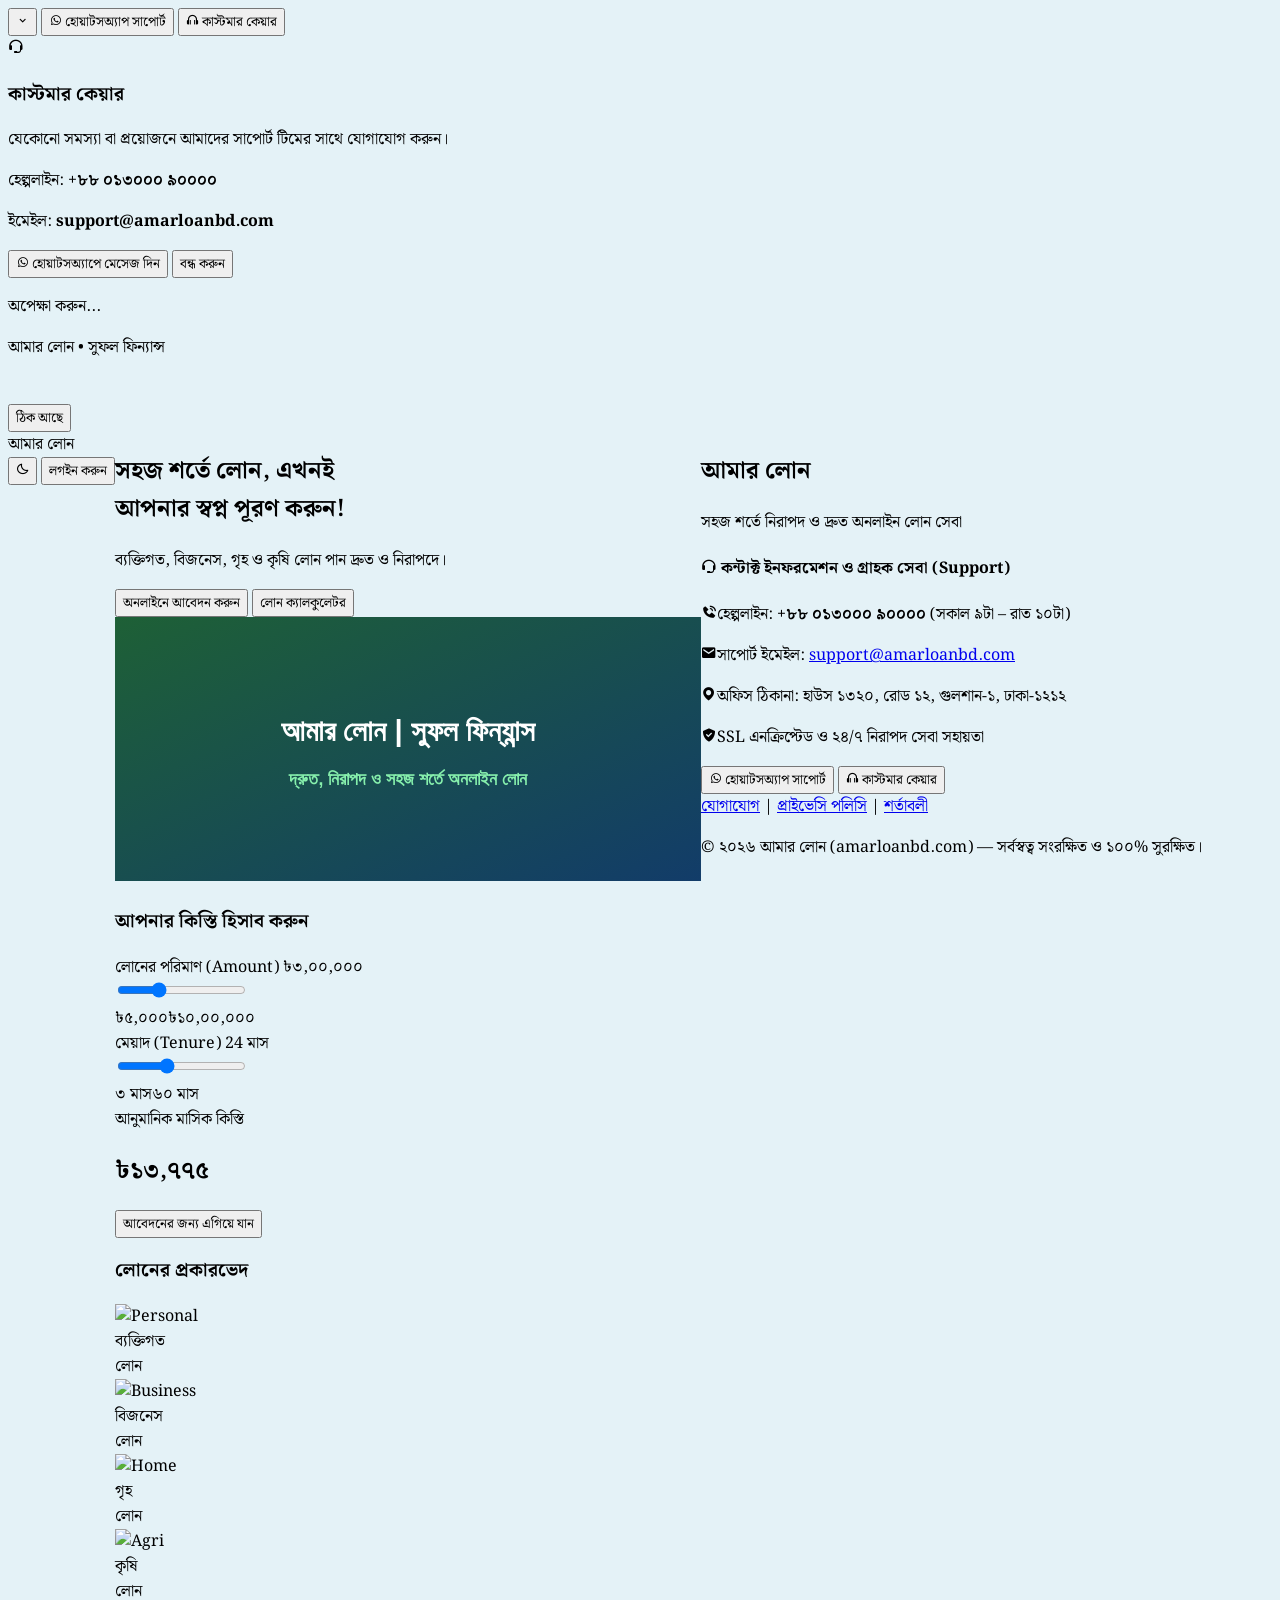
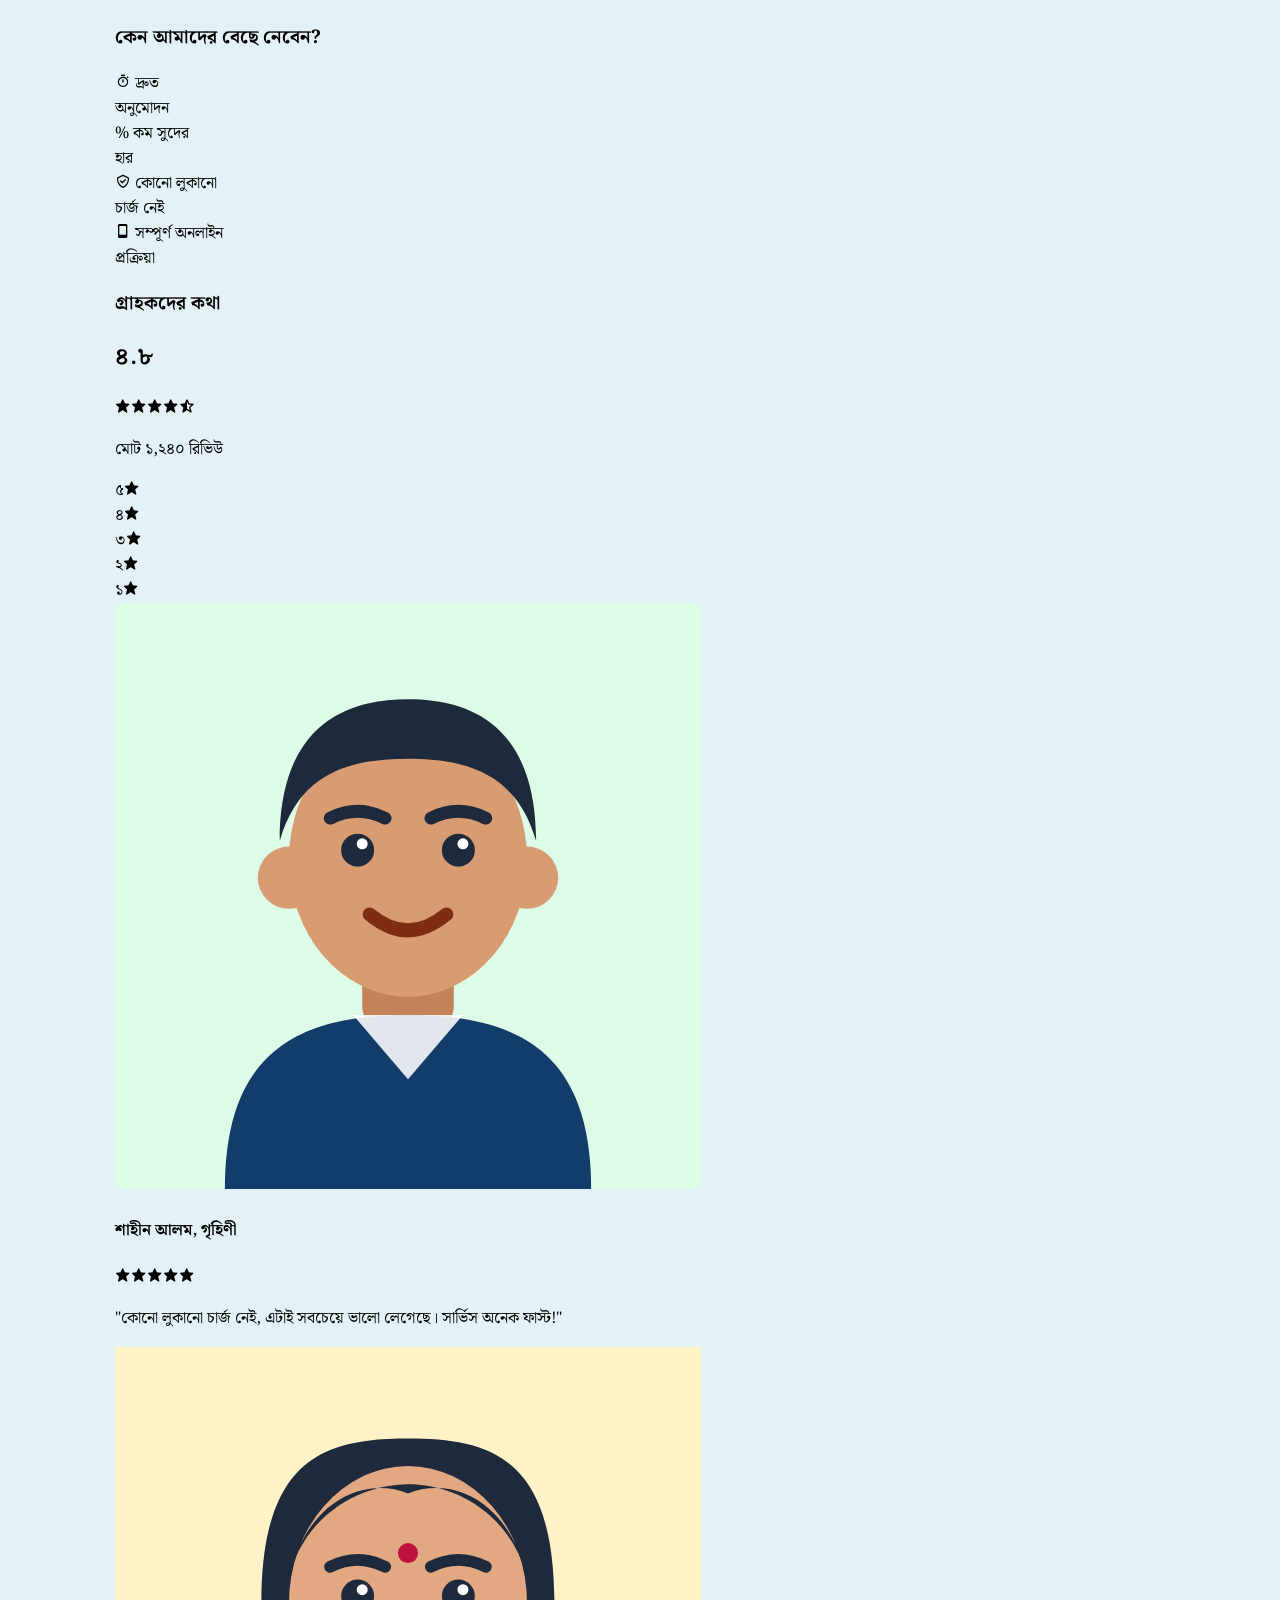
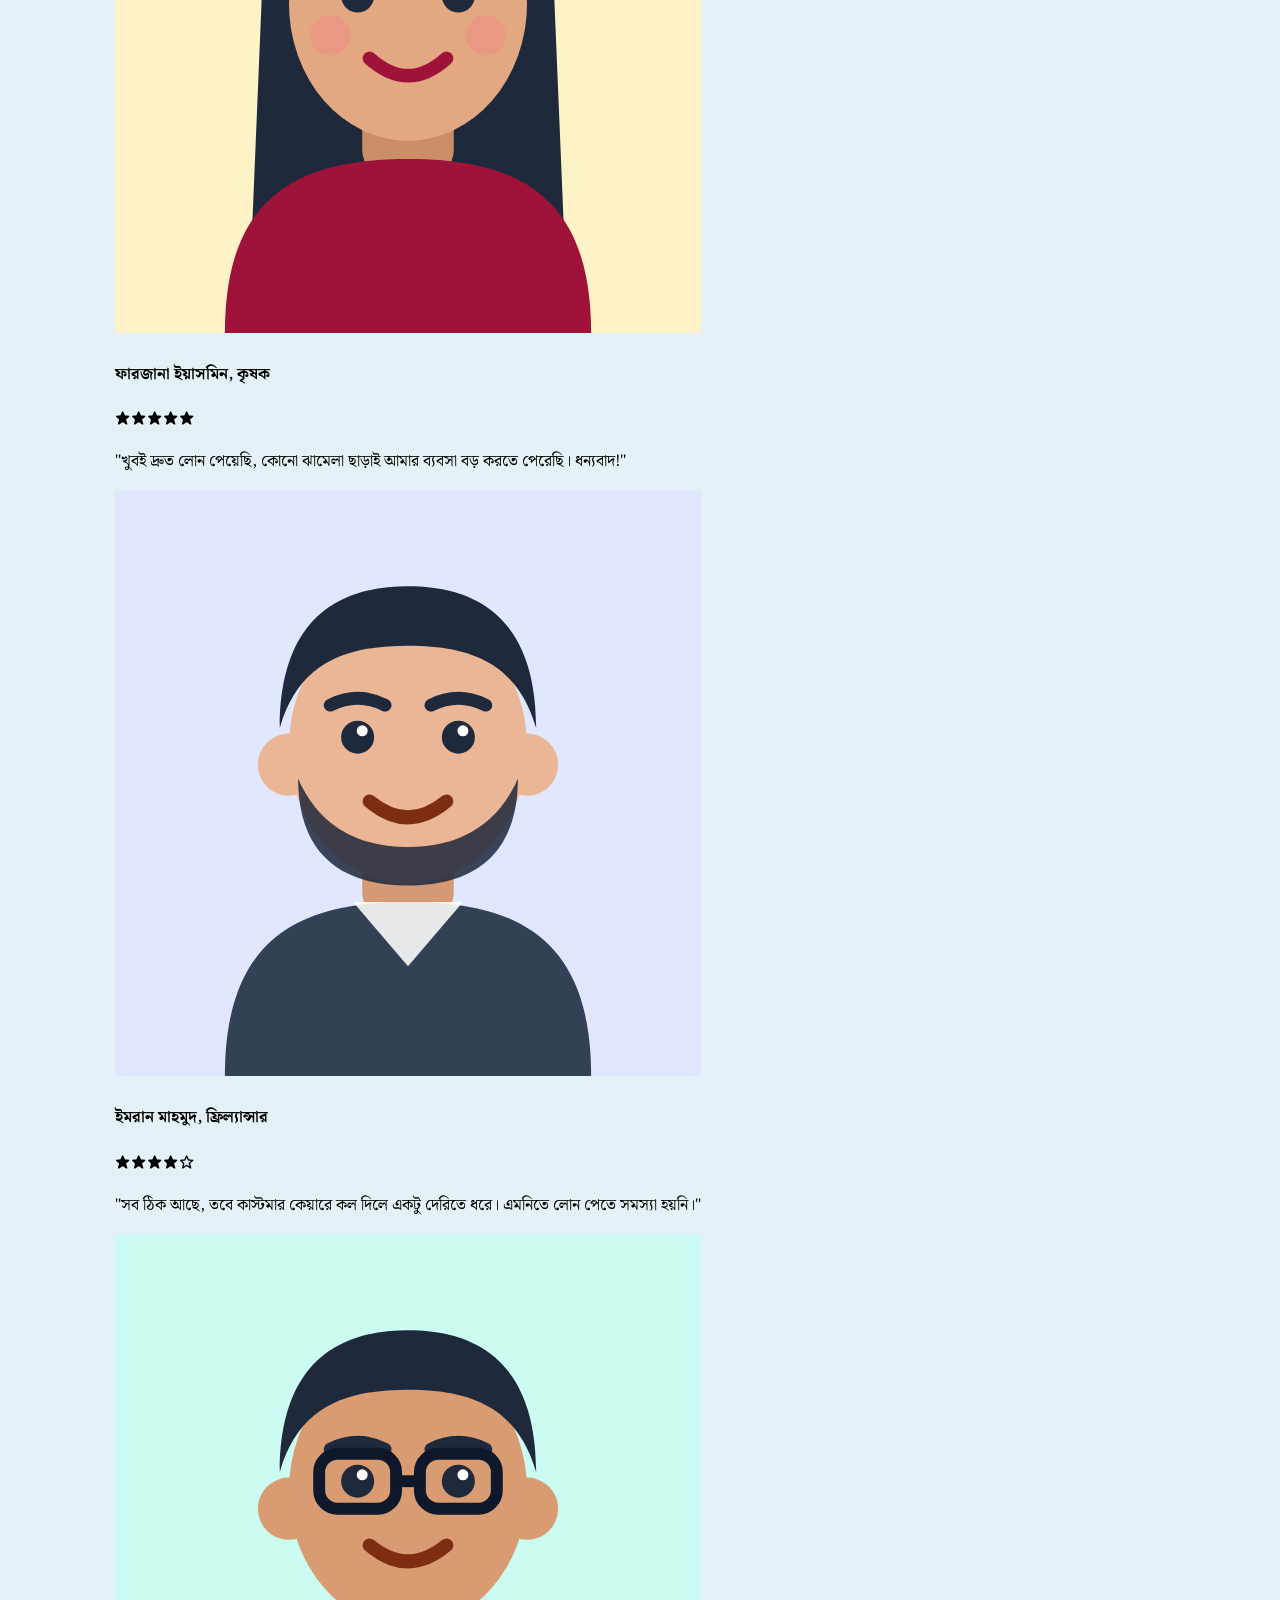
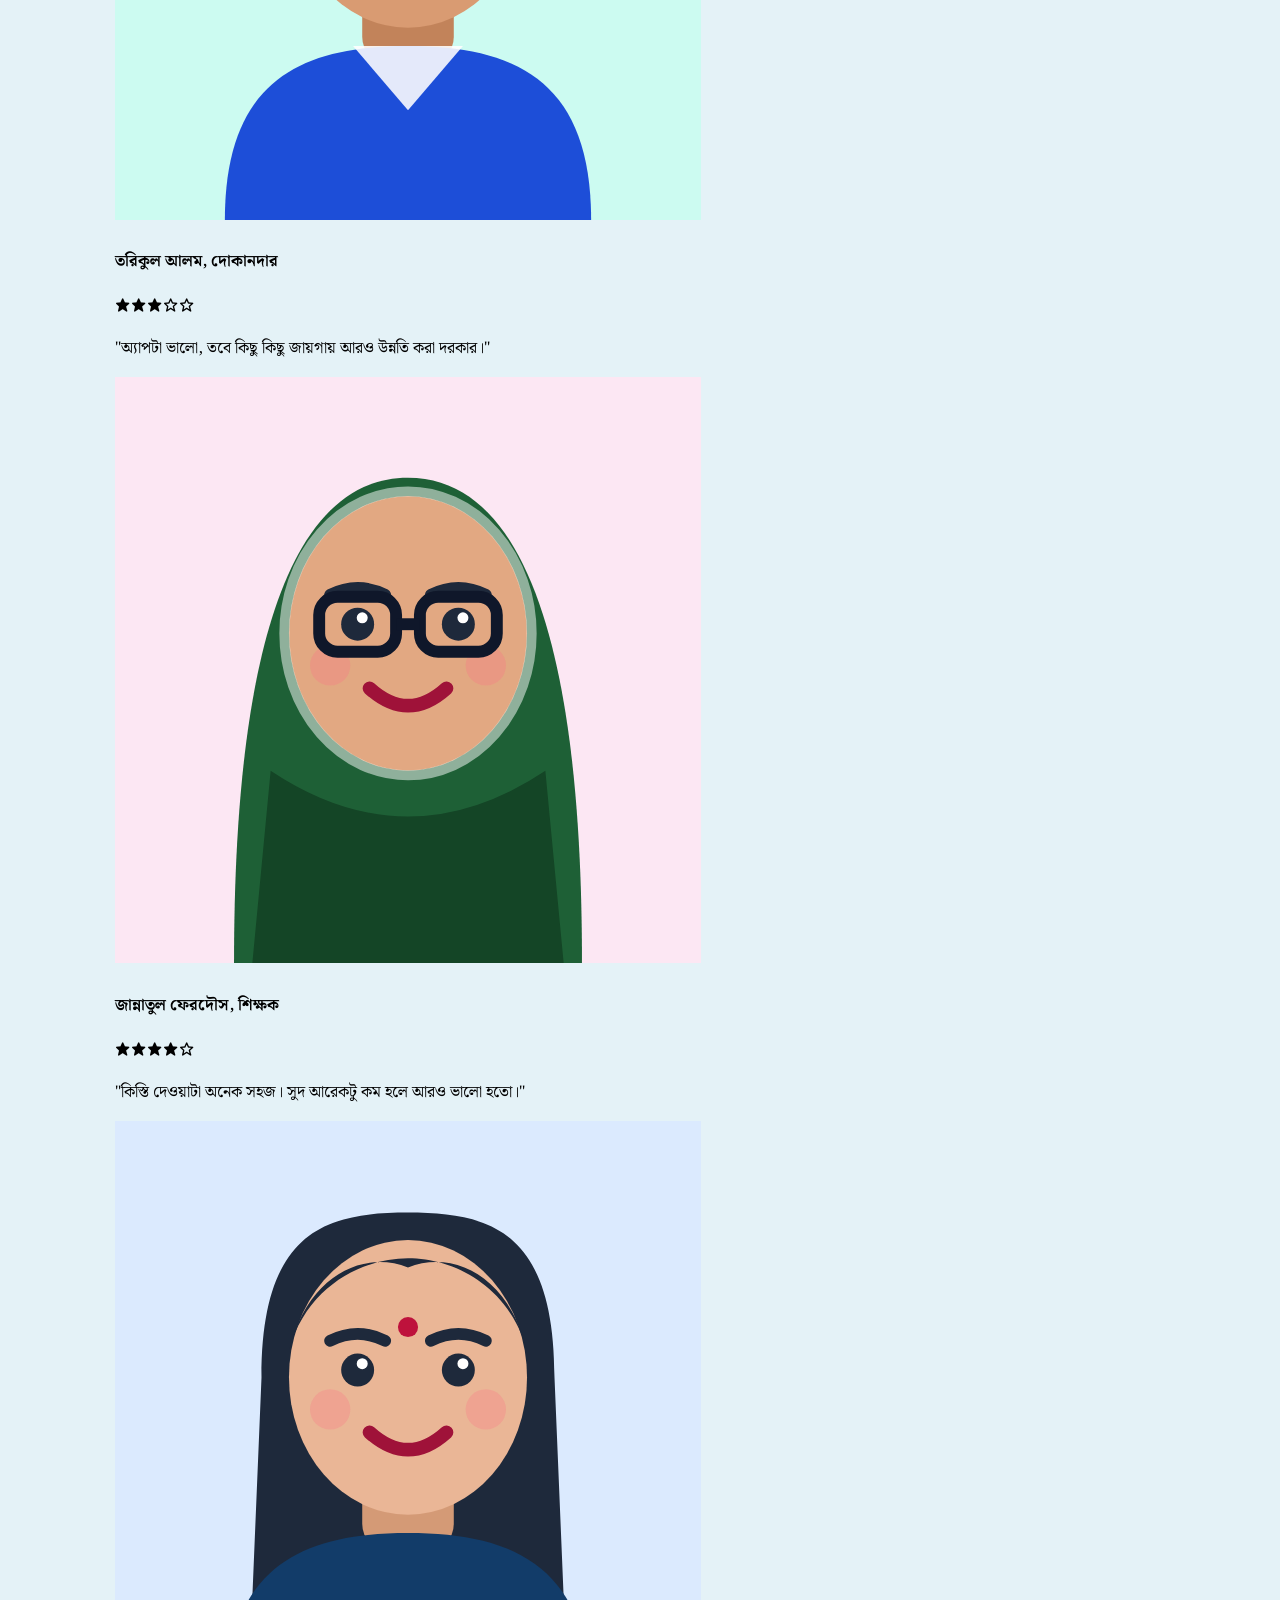
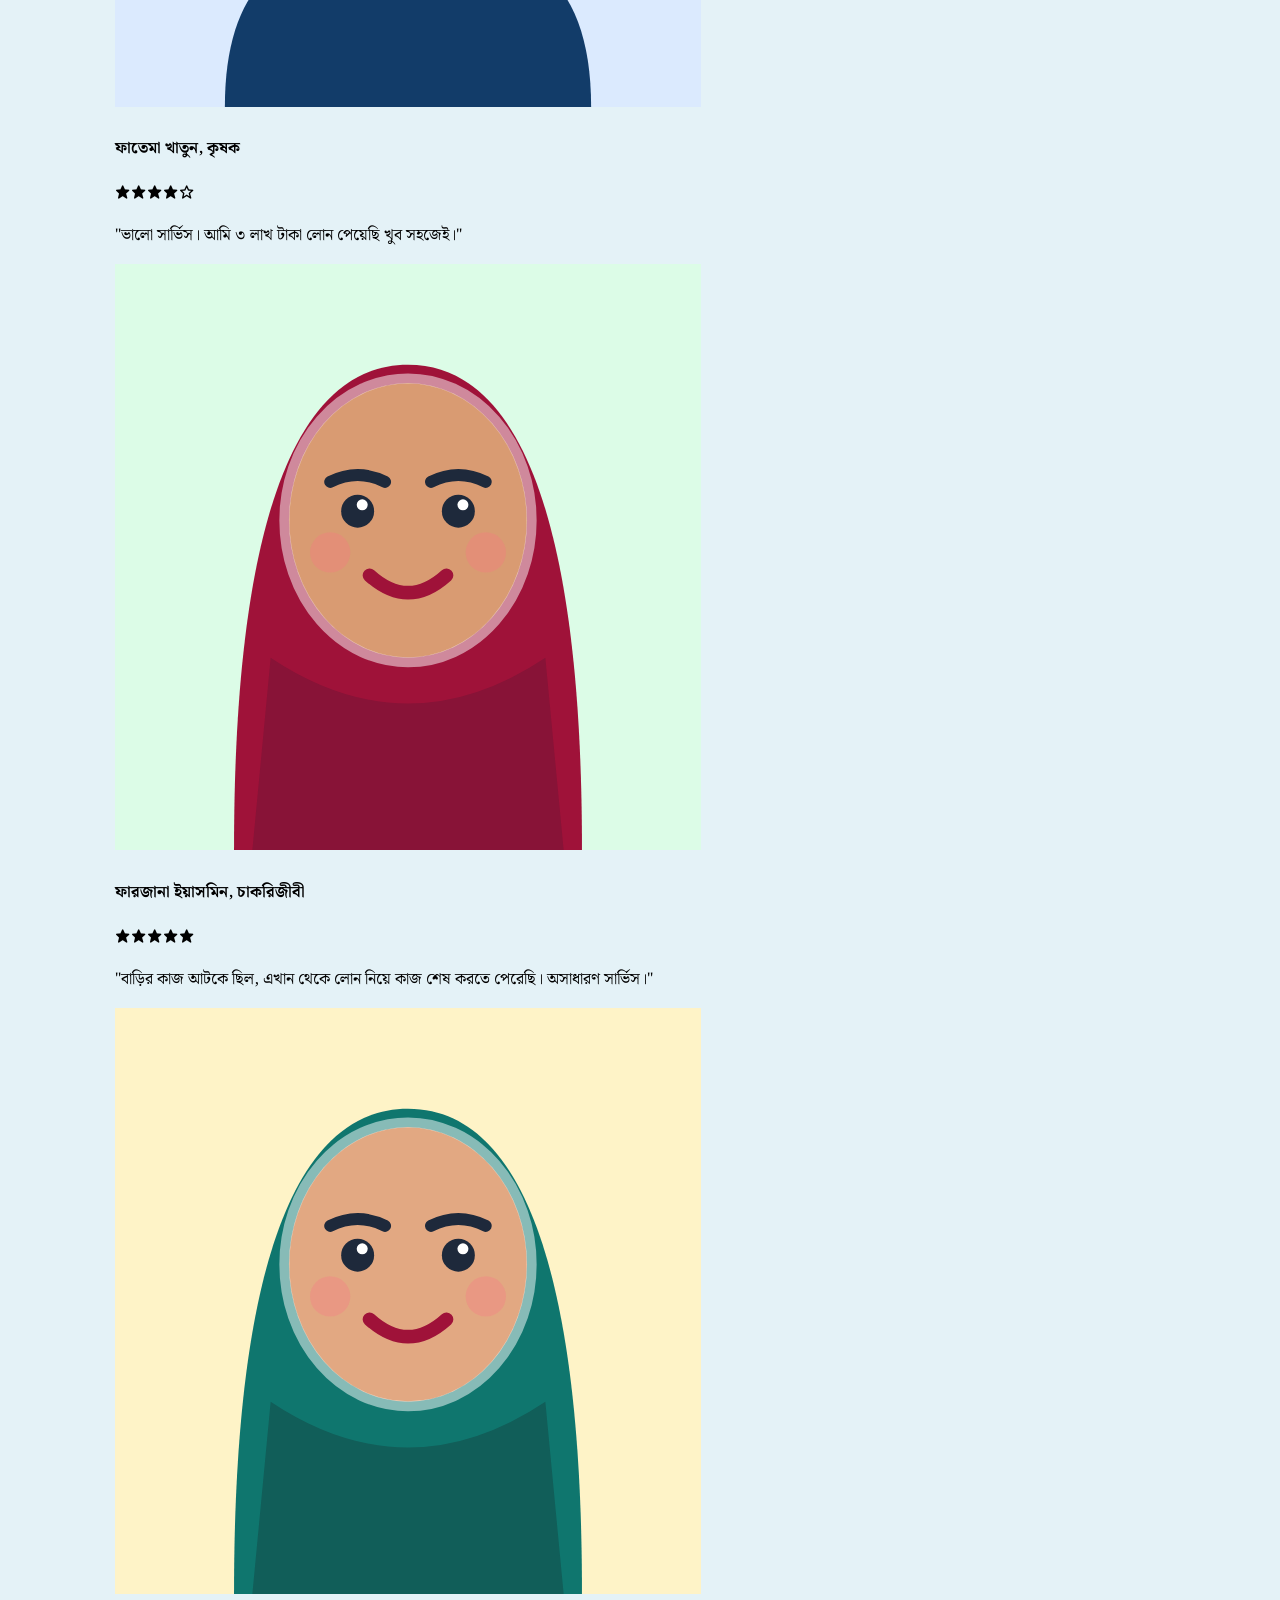
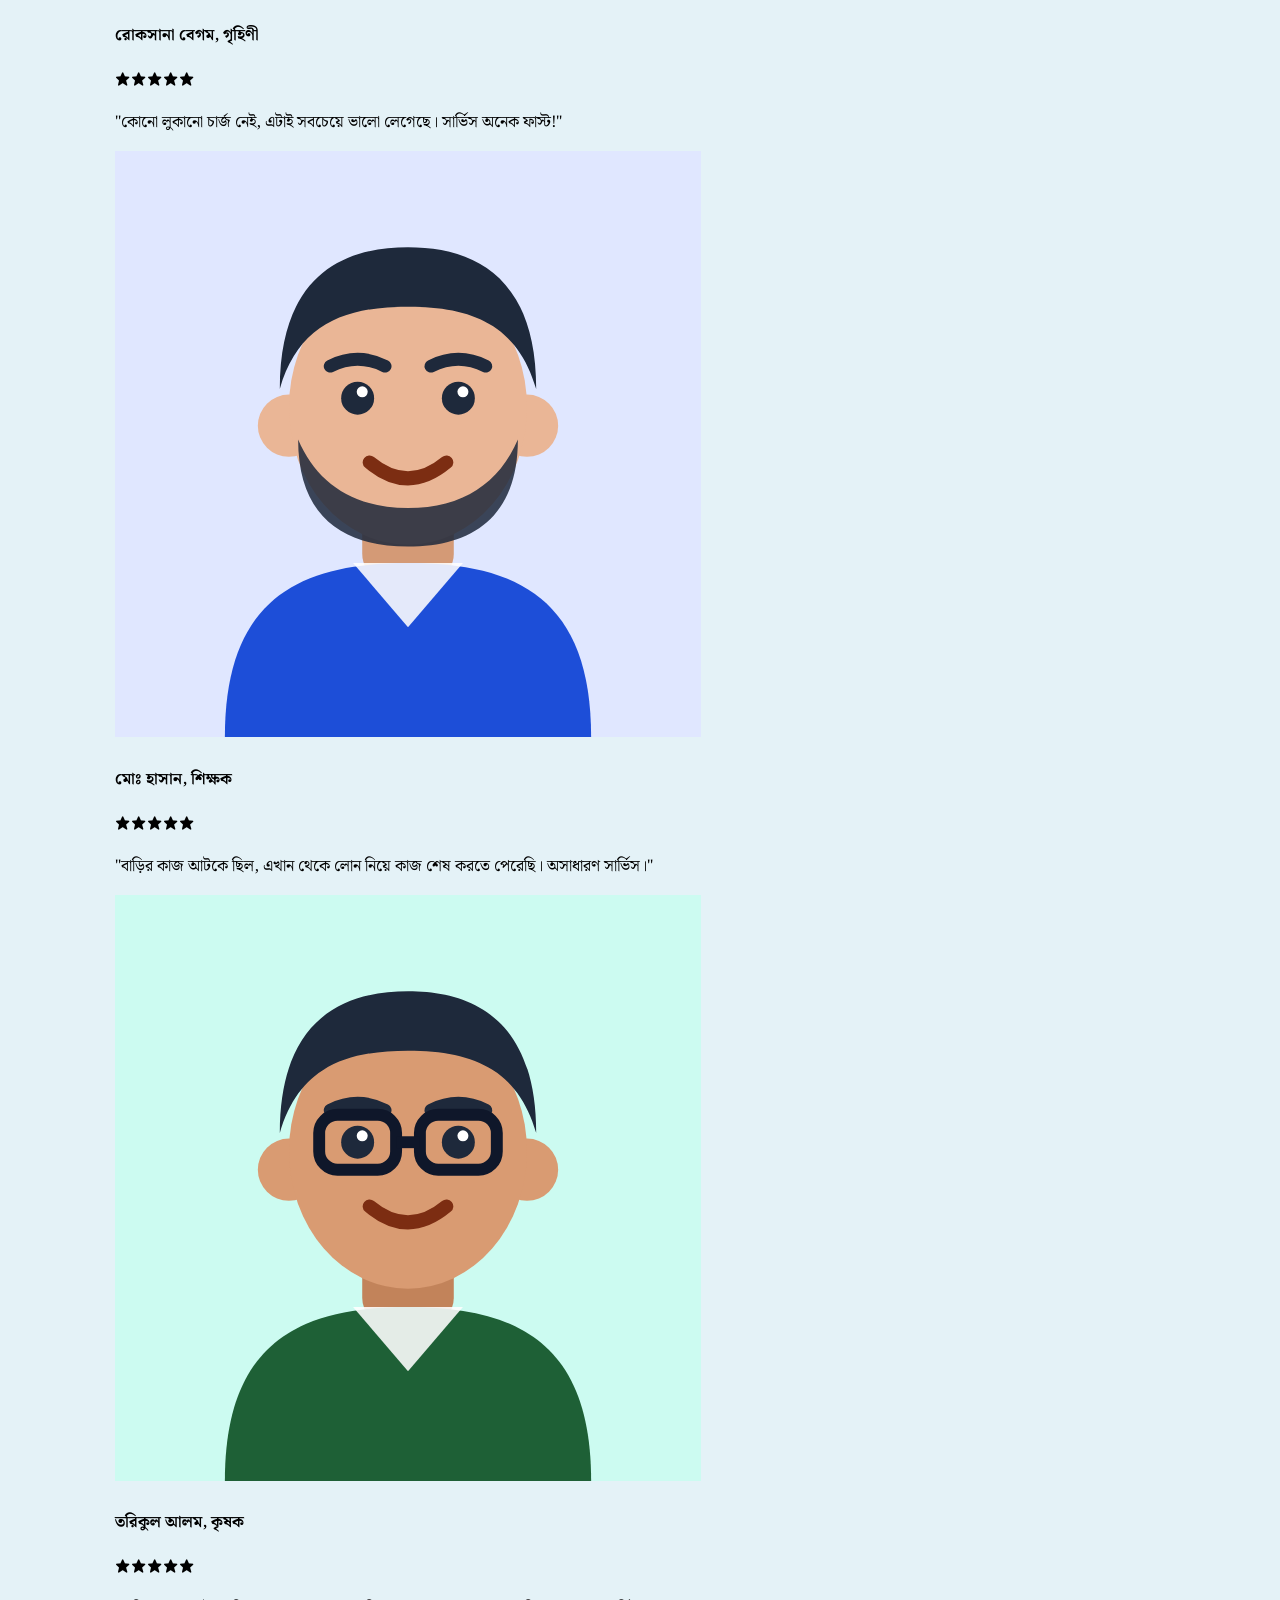
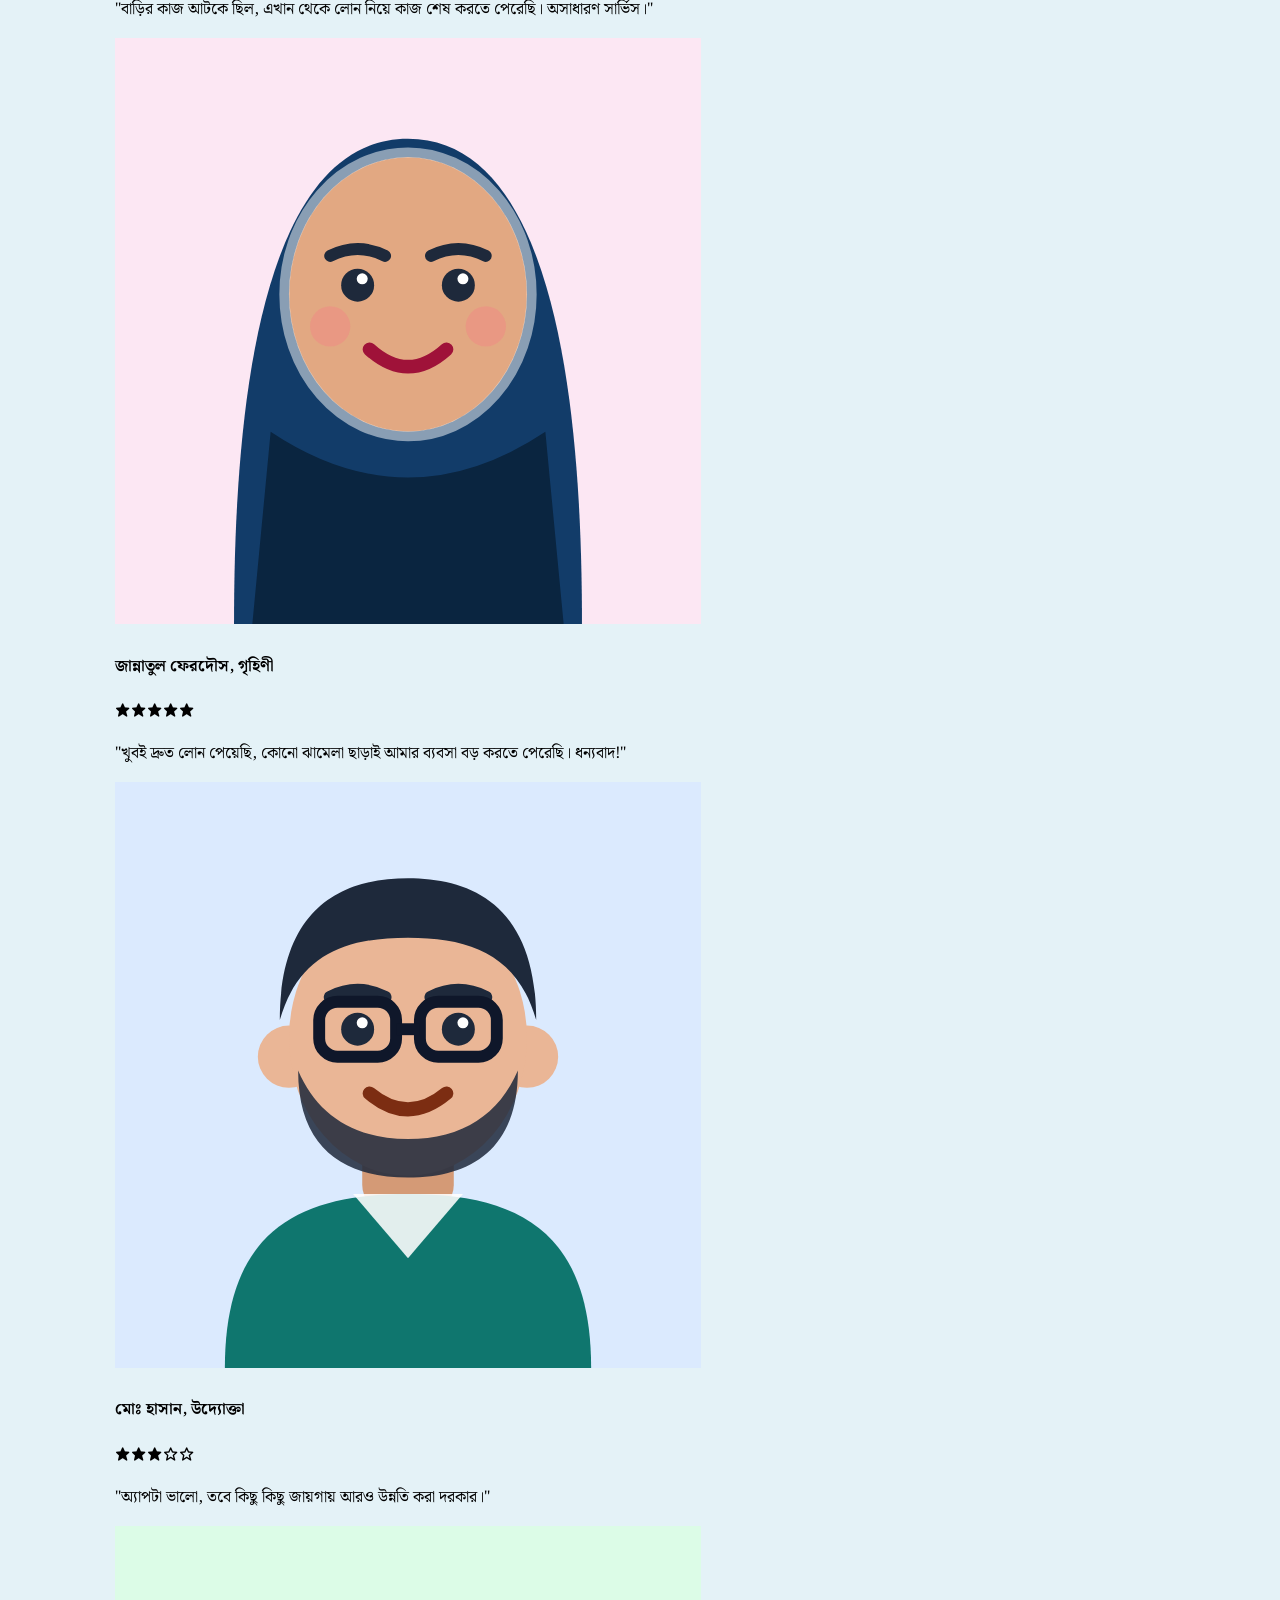
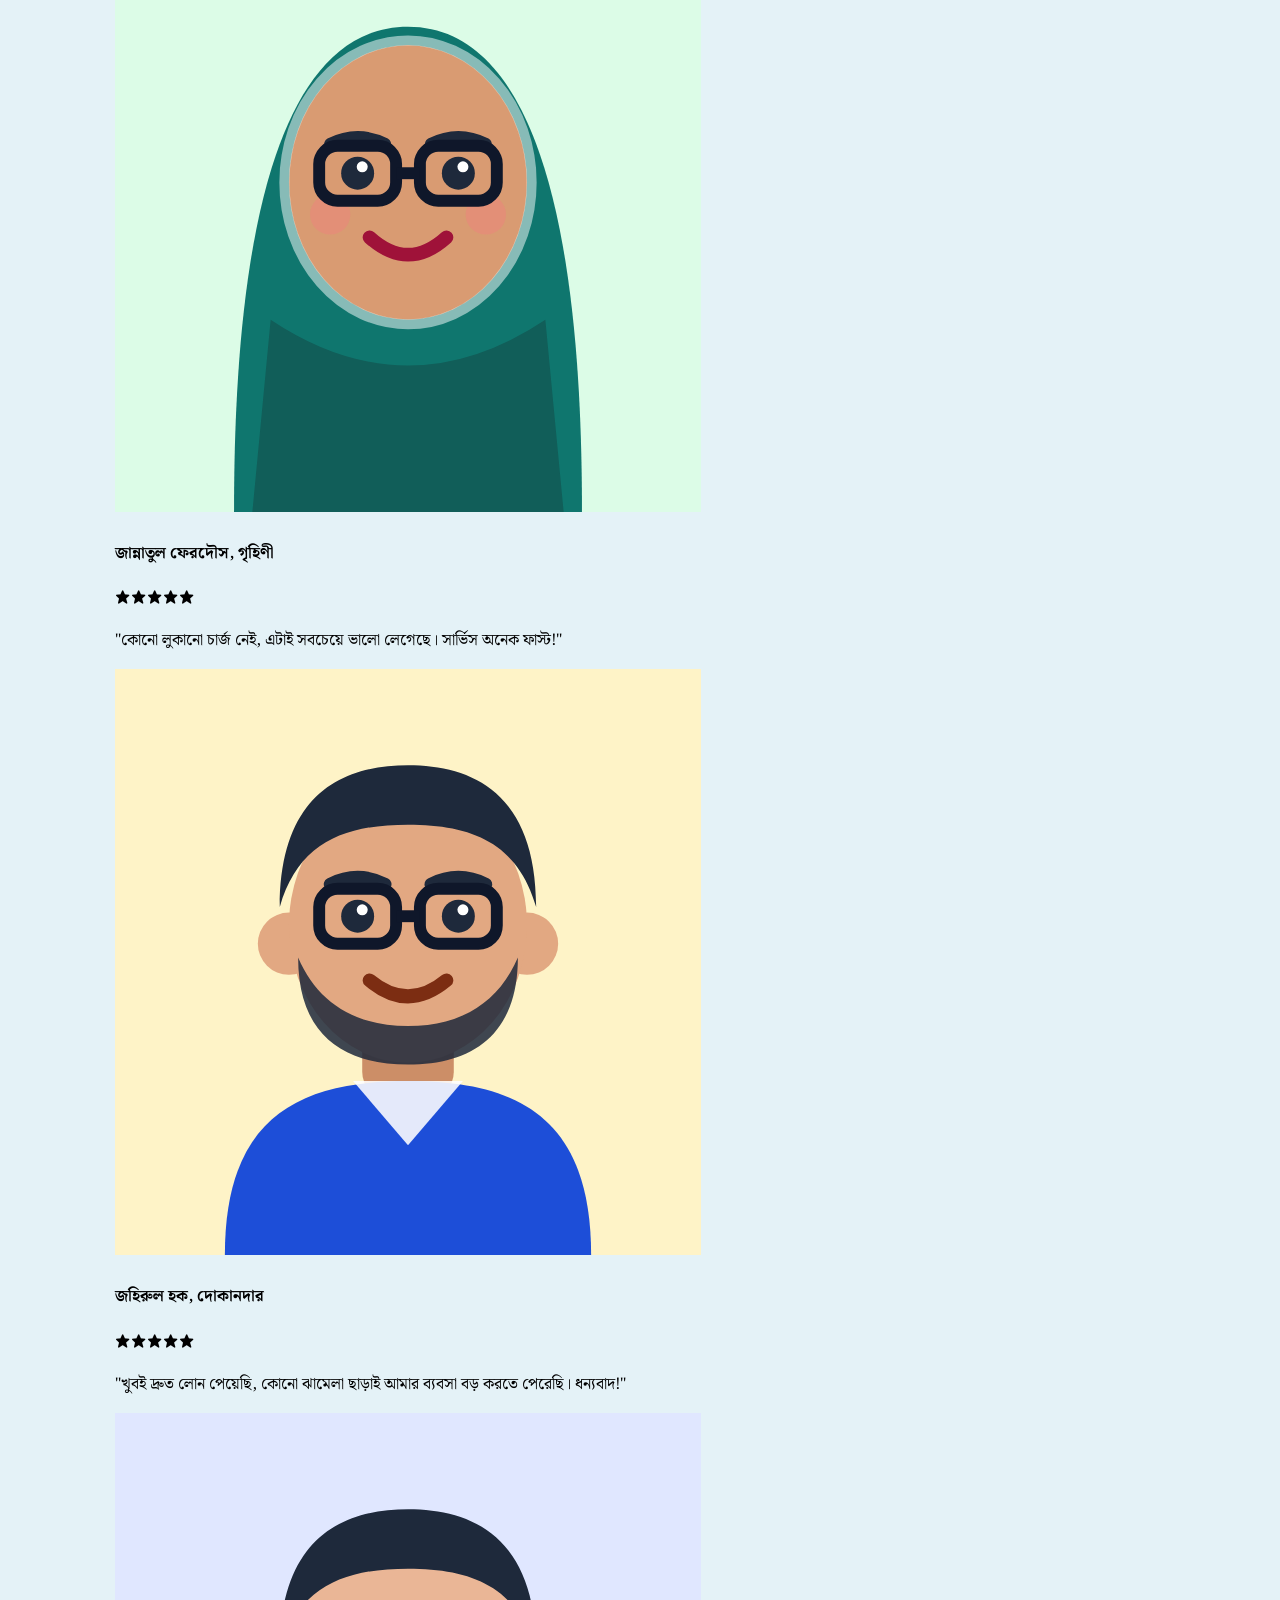
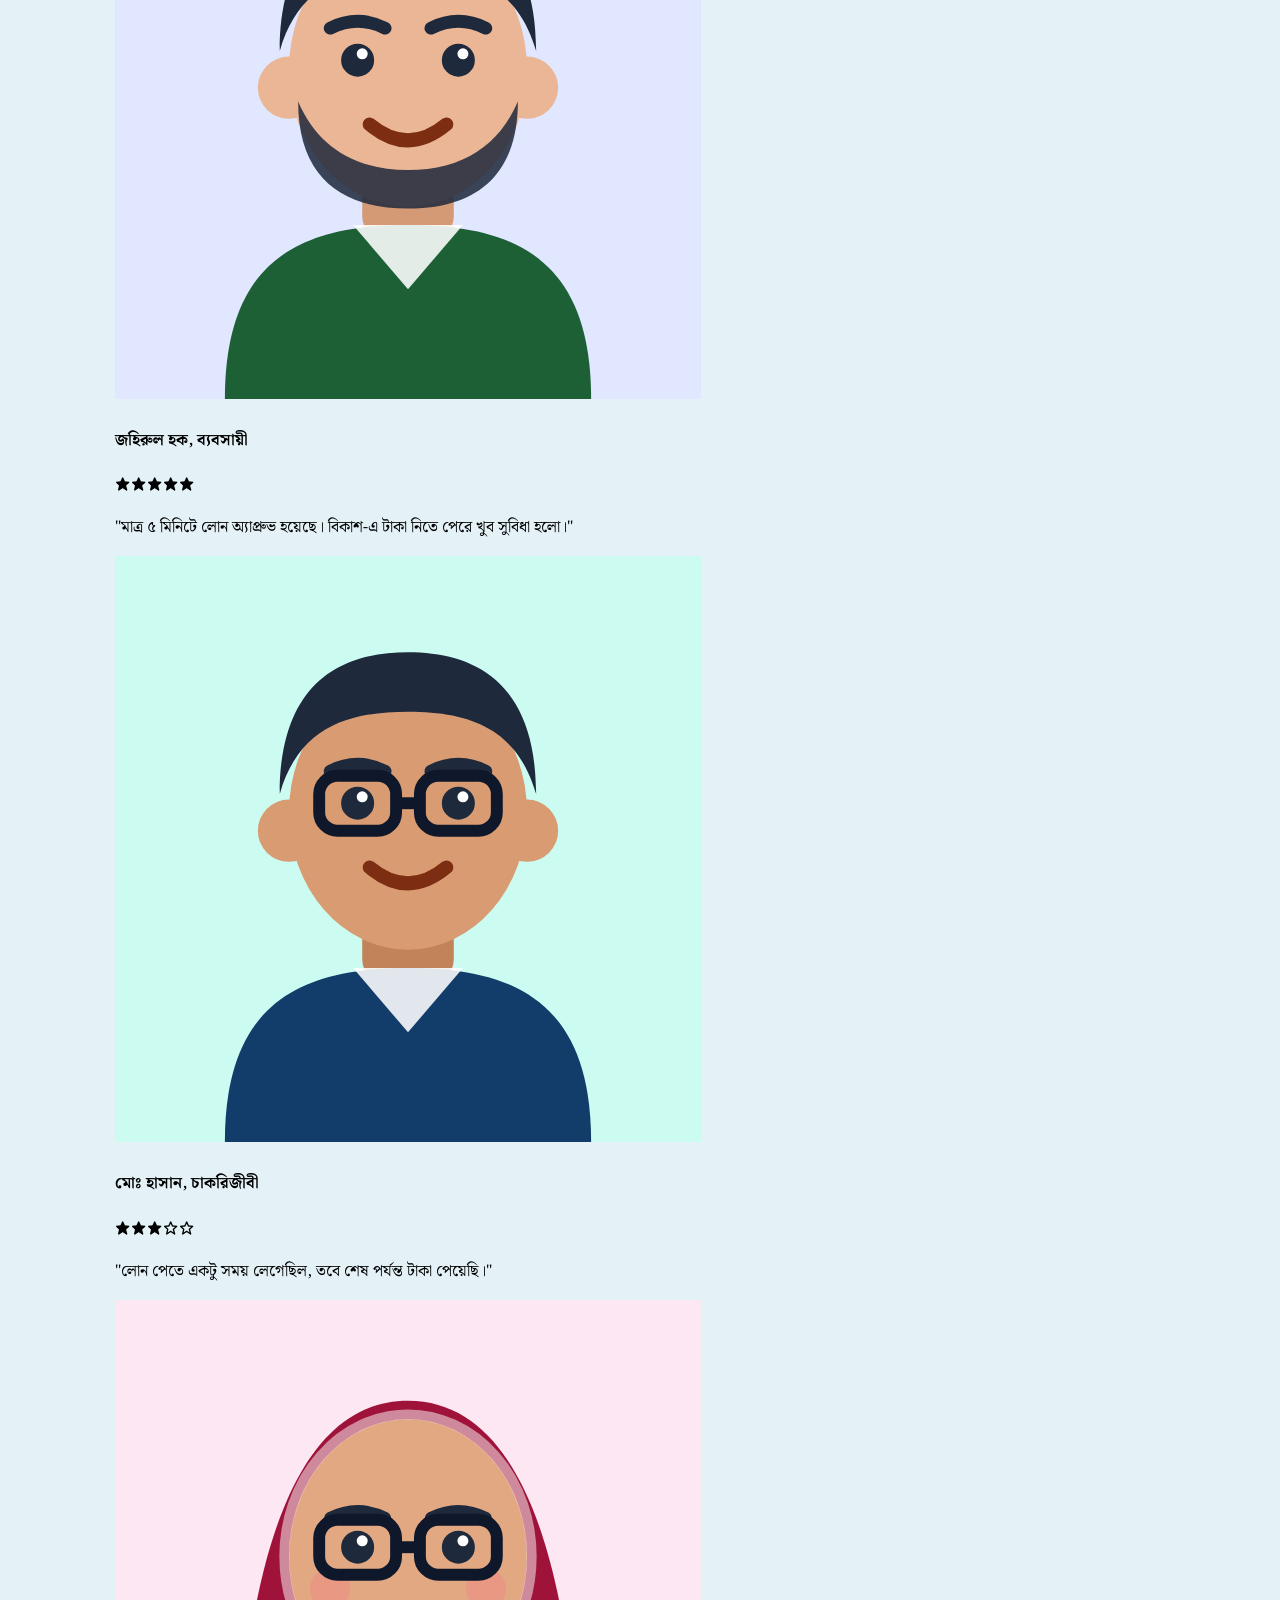
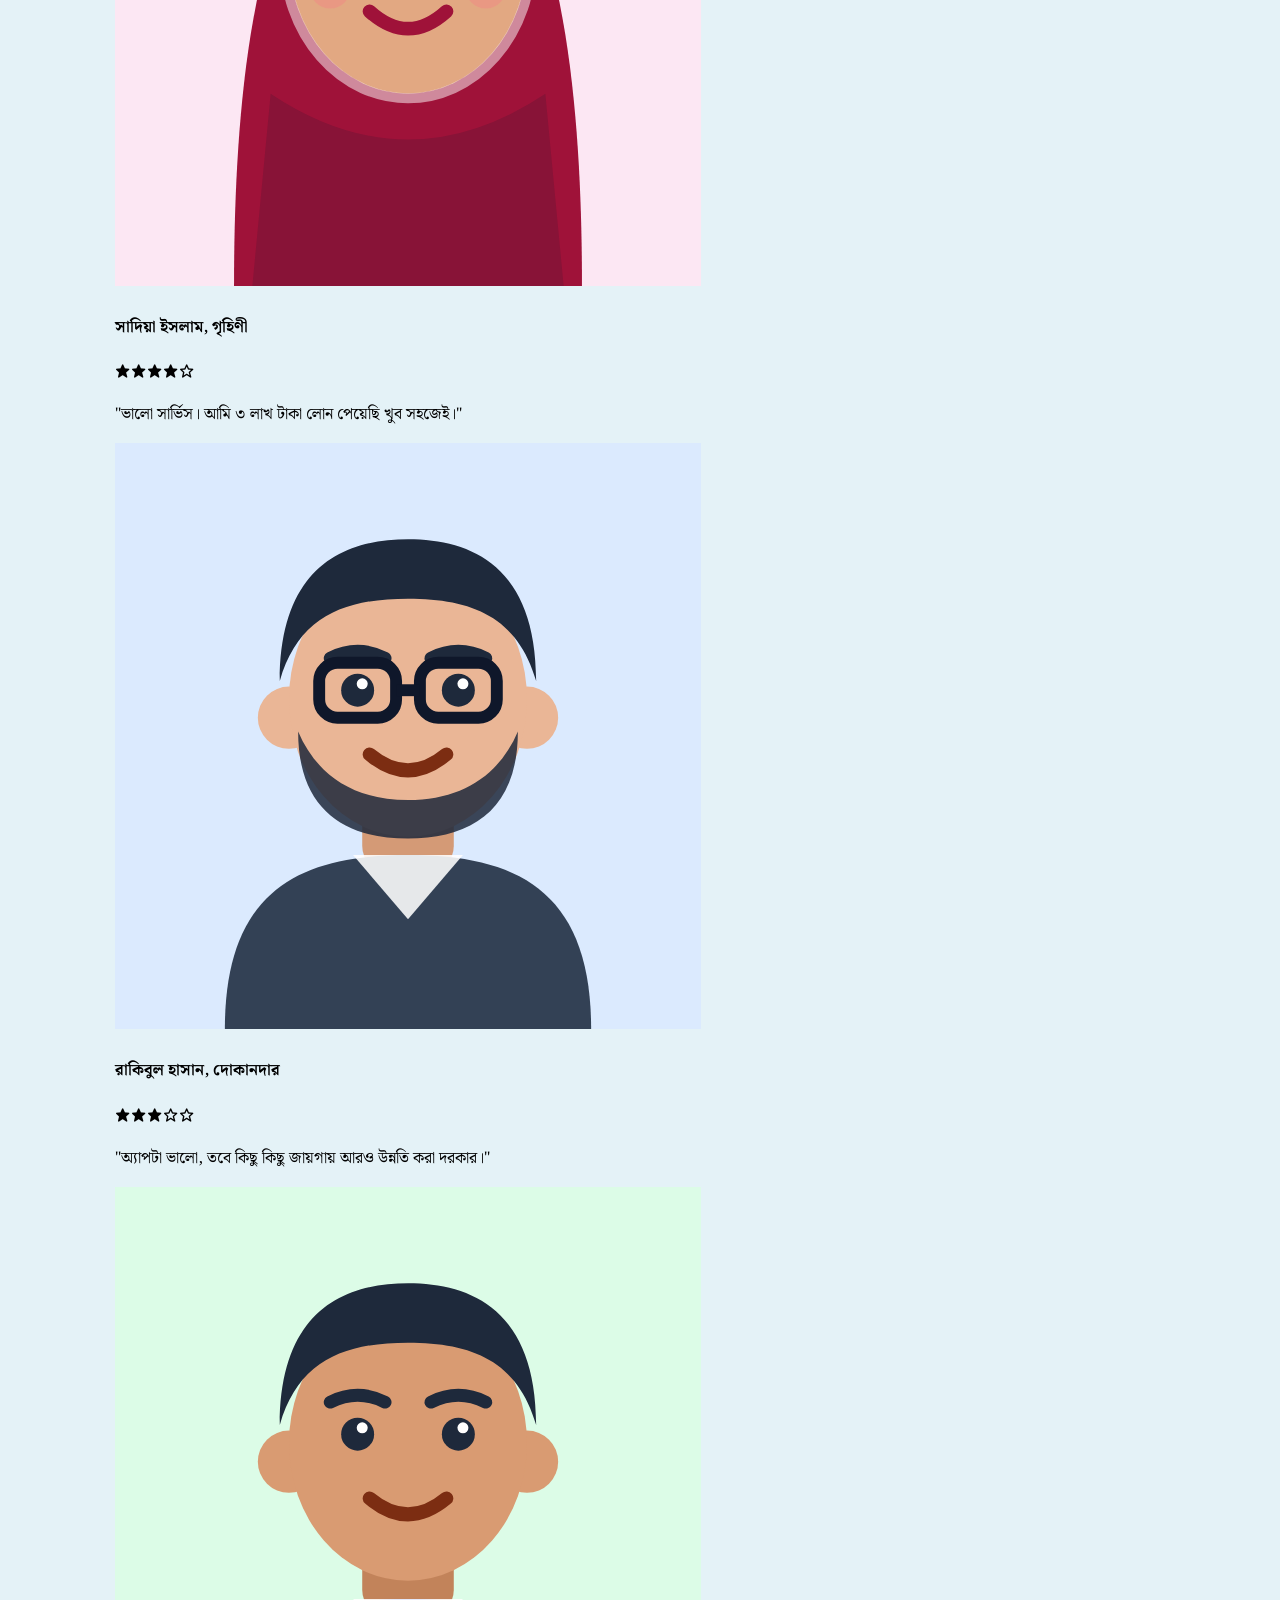
==== commit d097e3c1: "Add files via upload" ====
--- a/index.html
+++ b/index.html
@@ -1,8005 +1,1181 @@
-<!DOCTYPE html>
-<html lang="bn">
-<!-- Allow bots for link previews -->
-<meta name="robots" content="index, follow">
-<head>
-<!-- Open Graph / Facebook / WhatsApp Preview Meta Tags -->
-<meta property="og:type" content="website">
-<meta property="og:url" content="https://loanseba7.com/">
-<meta property="og:title" content="loanseba7.com - আস্থার প্রতীক">
-<meta property="og:description" content="সহজ শর্তে তাৎক্ষণিক ক্যাশ লোন! ৫ মিনিটে অনুমোদন, কোনো জামানতের ঝামেলা নেই।">
-<meta property="og:image" content="https://i.ibb.co.com/MxGZXNXr/New-Project-2.png">
-
-<!-- Twitter Card Meta Tags -->
-<meta name="twitter:card" content="summary_large_image">
-<meta name="twitter:url" content="https://loanseba7.com/">
-<meta name="twitter:title" content="loanseba7.com - আস্থার প্রতীক">
-<meta name="twitter:description" content="সহজ শর্তে তাৎক্ষণিক ক্যাশ লোন! ৫ মিনিটে অনুমোদন, কোনো জামানতের ঝামেলা নেই।">
-<meta name="twitter:image" content="https://i.ibb.co.com/MxGZXNXr/New-Project-2.png">
-    <!-- Google Fonts: Noto Serif Bengali -->
-    <link rel="preconnect" href="https://fonts.googleapis.com">
-    <link rel="preconnect" href="https://fonts.gstatic.com" crossorigin>
-    <link href="https://fonts.googleapis.com/css2?family=Noto+Serif+Bengali:wght@400;500;600;700;800&display=swap" rel="stylesheet">
-    <meta charset="UTF-8">
-    <meta http-equiv="X-UA-Compatible" content="IE=edge">
-	
-    <style>
-        /* ওয়েবসাইটের সব লেখায় Noto Serif Bengali ফন্ট যুক্ত করার কোড */
-        body, p, h1, h2, h3, h4, h5, h6, span, div, input, button, select, textarea, a {
-            font-family: 'Noto Serif Bengali', serif !important;
-        }
-
-        /* হরাইজন্টাল স্ক্রলবার হাইড */
-        .hide-scrollbar::-webkit-scrollbar {
-            display: none;
-        }
-        .hide-scrollbar {
-            -ms-overflow-style: none;
-            scrollbar-width: none;
-        }
-
-        /* Initial Page Loader Style */
-        #initial-page-loader {
-            position: fixed;
-            top: 0;
-            left: 0;
-            width: 100vw;
-            height: 100vh;
-            background-color: #e4f2f7;
-            z-index: 99999;
-            display: flex;
-            flex-direction: column;
-            align-items: center;
-            justify-content: center;
-            transition: opacity 0.25s ease, visibility 0.25s ease;
-        }
-        .spin-loader {
-            width: 46px;
-            height: 46px;
-            border: 4px solid #c8dbe6;
-            border-top: 4px solid #1e6036;
-            border-radius: 50%;
-            animation: spin 0.75s linear infinite;
-        }
-        @keyframes spin {
-            0% { transform: rotate(0deg); }
-            100% { transform: rotate(360deg); }
-        }
-		
-		/* ============================================== */
-        /* COMPLETE A-TO-Z DARK MODE SYSTEM (ALL PAGES & POPUPS) */
-        /* ============================================== */
-        body.dark-mode,
-        body.dark-mode .page,
-        body.dark-mode #initial-page-loader,
-        body.dark-mode .bg-\[\#f8f9fb\],
-        body.dark-mode .bg-\[\#eef6fb\],
-        body.dark-mode .bg-\[\#e4f2f7\] {
-            background-color: #0b1120 !important;
-            background-image: none !important;
-            color: #f1f5f9 !important;
-        }
-
-        body.dark-mode .from-\[\#e4f2f7\],
-        body.dark-mode .from-\[\#e2f5ee\],
-        body.dark-mode .from-\[\#e9f4f9\] {
-            background-image: linear-gradient(180deg, #0b1120 0%, #111827 100%) !important;
-            background-color: #0b1120 !important;
-        }
-
-        body.dark-mode header {
-            background-color: rgba(15, 23, 42, 0.94) !important;
-            border-color: #1e293b !important;
-        }
-        body.dark-mode #landing-page header {
-            background-color: rgba(15, 23, 42, 0.80) !important;
-            border-bottom: 1px solid rgba(51, 65, 85, 0.55) !important;
-        }
-
-        body.dark-mode #app-bottom-nav,
-        body.dark-mode #sidebar,
-        body.dark-mode footer {
-            background-color: #0f172a !important;
-            border-color: #1e293b !important;
-        }
-        body.dark-mode #sidebar > div:first-child {
-            background-color: #111827 !important;
-            border-color: #1e293b !important;
-        }
-
-        body.dark-mode .bg-white,
-        body.dark-mode .bg-white\/95,
-        body.dark-mode .bg-white\/90,
-        body.dark-mode .bg-white\/80,
-        body.dark-mode .bg-\[\#f6f9fc\]\/90,
-        body.dark-mode .bg-\[\#e9f4f9\]\/95,
-        body.dark-mode .bg-\[\#e9f4f9\]\/70,
-        body.dark-mode .bg-\[\#e9f4f9\] {
-            background-color: #161e2e !important;
-            border-color: #273449 !important;
-            color: #f1f5f9 !important;
-        }
-
-        body.dark-mode .bg-\[\#eef4f8\],
-        body.dark-mode .bg-\[\#eef2f5\],
-        body.dark-mode .bg-\[\#eef5fa\],
-        body.dark-mode .bg-\[\#eef7f2\],
-        body.dark-mode .bg-\[\#e6f6ec\],
-        body.dark-mode .bg-\[\#e3eff6\],
-        body.dark-mode .bg-\[\#e8eff3\],
-        body.dark-mode .bg-\[\#f0f4f7\],
-        body.dark-mode .bg-\[\#f4f7f9\],
-        body.dark-mode .bg-\[\#f4f8fa\],
-        body.dark-mode .bg-\[\#f0f9f6\],
-        body.dark-mode .bg-\[\#d5eefc\],
-        body.dark-mode .bg-\[\#dbeafe\],
-        body.dark-mode .bg-gray-50,
-        body.dark-mode .bg-gray-50\/50,
-        body.dark-mode .bg-gray-100,
-        body.dark-mode .bg-blue-50,
-        body.dark-mode .bg-emerald-50,
-        body.dark-mode .bg-emerald-100,
-        body.dark-mode .bg-primary-50,
-        body.dark-mode .bg-primary-50\/60,
-        body.dark-mode .from-\[\#eef7f2\],
-        body.dark-mode .from-\[\#f3ebd3\] {
-            background-color: #1e293b !important;
-            background-image: none !important;
-            border-color: #334155 !important;
-            color: #e2e8f0 !important;
-        }
-
-        body.dark-mode .bg-amber-50,
-        body.dark-mode .bg-\[\#fef4d8\],
-        body.dark-mode .bg-\[\#fde68a\] {
-            background-color: #2b2112 !important;
-            border-color: #6b4c1b !important;
-            color: #fcd34d !important;
-        }
-        body.dark-mode .bg-\[\#fef2f2\],
-        body.dark-mode .bg-red-50,
-        body.dark-mode .bg-\[\#fde8e8\] {
-            background-color: #2c161b !important;
-            border-color: #7f1d1d !important;
-            color: #fca5a5 !important;
-        }
-        body.dark-mode .bg-\[\#dcfce7\] {
-            background-color: #122b1e !important;
-            color: #4ade80 !important;
-        }
-
-        body.dark-mode .border-gray-100,
-        body.dark-mode .border-gray-200,
-        body.dark-mode .border-gray-300,
-        body.dark-mode .border-\[\#b8c9d4\],
-        body.dark-mode .border-\[\#d4e0e8\],
-        body.dark-mode .border-\[\#d5e7f0\],
-        body.dark-mode .border-\[\#c8dbe6\],
-        body.dark-mode .border-\[\#e1eaf4\],
-        body.dark-mode .border-\[\#8ea3b0\],
-        body.dark-mode .border-\[\#748490\],
-        body.dark-mode .border-\[\#a7d7bc\],
-        body.dark-mode .border-\[\#bce0f8\],
-        body.dark-mode .border-\[\#9ae0b4\],
-        body.dark-mode .border-\[\#d6c28b\],
-        body.dark-mode .border-white {
-            border-color: #334155 !important;
-        }
-
-        body.dark-mode .text-gray-900,
-        body.dark-mode .text-gray-800,
-        body.dark-mode .text-\[\#0a2540\],
-        body.dark-mode .text-\[\#123c69\],
-        body.dark-mode .text-\[\#1e3a8a\],
-        body.dark-mode .text-\[\#115e78\],
-        body.dark-mode .text-\[\#14532d\],
-        body.dark-mode .text-\[\#0f5132\] {
-            color: #f1f5f9 !important;
-        }
-        body.dark-mode .text-gray-700,
-        body.dark-mode .text-gray-600,
-        body.dark-mode .text-gray-500,
-        body.dark-mode .text-gray-400 {
-            color: #94a3b8 !important;
-        }
-        body.dark-mode .text-\[\#1e6036\],
-        body.dark-mode .text-\[\#15803d\],
-        body.dark-mode .text-\[\#16a34a\],
-        body.dark-mode .text-\[\#00d061\],
-        body.dark-mode .text-primary-600 {
-            color: #34d399 !important;
-        }
-        body.dark-mode .text-\[\#92400e\] {
-            color: #fcd34d !important;
-        }
-        body.dark-mode .text-\[\#991b1b\],
-        body.dark-mode .text-\[\#c81e1e\],
-        body.dark-mode .text-\[\#b91c1c\],
-        body.dark-mode .text-\[\#dc2626\] {
-            color: #f87171 !important;
-        }
-        body.dark-mode .text-white {
-            color: #ffffff !important;
-        }
-
-        body.dark-mode input,
-        body.dark-mode select,
-        body.dark-mode textarea {
-            background-color: #0f172a !important;
-            color: #f8fafc !important;
-            border-color: #475569 !important;
-        }
-        body.dark-mode input::placeholder,
-        body.dark-mode textarea::placeholder {
-            color: #64748b !important;
-        }
-        body.dark-mode .gateway-radio:checked + div {
-            border-color: #34d399 !important;
-            background-color: #132a23 !important;
-        }
-        body.dark-mode .bg-gray-50\/50 tr,
-        body.dark-mode table thead tr {
-            background-color: #1e293b !important;
-            color: #cbd5e1 !important;
-        }
-		body.dark-mode .bg-\[\#f1faf4\],
-        body.dark-mode .hover\:bg-gray-50:hover,
-        body.dark-mode .hover\:bg-emerald-50:hover,
-        body.dark-mode .hover\:bg-\[\#eef7f2\]:hover {
-            background-color: #243247 !important;
-        }
-        body.dark-mode .text-amber-900,
-        body.dark-mode .text-amber-700 {
-            color: #fcd34d !important;
-        }
-        body.dark-mode .border-amber-200,
-        body.dark-mode .border-amber-300,
-        body.dark-mode .border-\[\#fde5a8\] {
-            border-color: #6b4c1b !important;
-        }
-		
-    </style>
-	
-    <title id="app-title-tag">loanseba7.com</title>
-    <meta name="viewport" content="width=device-width, initial-scale=1, user-scalable=no">
-    
-    <!-- Tailwind CSS -->
-    <script src="https://cdn.tailwindcss.com"></script>
-    
-    <script>
-        /* আমার লোন | সুফল ফিন্যান্স নতুন সবুজ-আকাশী থিম */
-        tailwind.config = {
-            theme: {
-                extend: {
-                    colors: {
-                        primary: {
-                            50: '#eef7f2',
-                            100: '#dcfce7',
-                            200: '#a7d7bc',
-                            300: '#86efac',
-                            400: '#28b463',
-                            500: '#16a34a',
-                            600: '#1e6036',
-                            700: '#15803d',
-                            800: '#123c69',
-                            900: '#0a2540',
-                        },
-                        'body': '#e4f2f7',
-                    }
-                }
-            }
-        }
-    </script>
-    <!-- বাংলা ফন্টসহ আসল PDF ডাউনলোডের লাইব্রেরি -->
-    <script src="https://cdnjs.cloudflare.com/ajax/libs/html2canvas/1.4.1/html2canvas.min.js"></script>
-    <script src="https://cdnjs.cloudflare.com/ajax/libs/jspdf/2.5.1/jspdf.umd.min.js"></script>
-
-    <script defer src="https://cdn.jsdelivr.net/npm/alpinejs@3.x.x/dist/cdn.min.js"></script>
-    <link href='https://unpkg.com/boxicons@2.1.4/css/boxicons.min.css' rel='stylesheet'>
-    <link href="https://cdn.jsdelivr.net/npm/remixicon@4.3.0/fonts/remixicon.css" rel="stylesheet">
-    
-    <!-- ============================================== -->
-    <!-- FIREBASE INITIALIZATION -->
-    <!-- ============================================== -->
-    <script src="https://www.gstatic.com/firebasejs/10.8.1/firebase-app-compat.js"></script>
-    <script src="https://www.gstatic.com/firebasejs/10.8.1/firebase-database-compat.js"></script>
-
-    <script>
-       // ১. ফায়ারবেস কনফিগারেশন
-        const firebaseConfig = {
-  apiKey: "AIzaSyBNLh0vCTQ_jh904xIZZuInN0tGYayx7gk",
-  authDomain: "loanseba7.firebaseapp.com",
-  databaseURL: "https://loanseba7-default-rtdb.firebaseio.com",
-  projectId: "loanseba7",
-  storageBucket: "loanseba7.firebasestorage.app",
-  messagingSenderId: "136165268717",
-  appId: "1:136165268717:web:51cbe2c26ce2202ae800e4"
-};
-        firebase.initializeApp(firebaseConfig);
-        window.firebaseDb = firebase.database();
-        window.db = window.firebaseDb;
-
-        function sanitizeInput(str) {
-            if (typeof str !== 'string') return str;
-            return str.replace(/[&<>"']/g, function(m) {
-                return { '&': '&amp;', '<': '&lt;', '>': '&gt;', '"': '&quot;', "'": '&#039;' }[m];
-            });
-        }
-
-        // ফায়ারবেস ডাটাবেজ ফাংশন ম্যাপিং
-        window.ref = function(db, path) {
-            return db.ref(path);
-        };
-        window.fbRef = window.ref;
-
-        window.set = async function(refObj, data) {
-            await refObj.set(data);
-        };
-        window.fbSet = window.set;
-
-        window.update = async function(refObj, data) {
-            await refObj.update(data);
-        };
-        window.fbUpdate = window.update;
-
-        window.remove = async function(refObj) {
-            await refObj.remove();
-        };
-        window.fbRemove = window.remove;
-
-        // ২. ফায়ারবেস রিয়েলটাইম লিসেনার (অটোমেটিক সিঙ্ক)
-        window.firebaseDb.ref('settings').on('value', (snapshot) => {
-            const data = snapshot.val();
-            if (data) {
-                Object.keys(data).forEach(key => {
-                    const val = typeof data[key] === 'object' ? JSON.stringify(data[key]) : data[key];
-                    localStorage.setItem(key, val);
-                });
-                if (typeof syncWithAdminPanel === 'function') syncWithAdminPanel();
-                if (typeof renderInboxNotifications === 'function') renderInboxNotifications();
-                if (typeof updateUnreadInboxCount === 'function') updateUnreadInboxCount();
-                if (typeof loadSettings === 'function') loadSettings();
-            }
-        });
-
-        window.firebaseDb.ref('loans').on('value', (snapshot) => {
-            const data = snapshot.val();
-            if (data) {
-                const fbLoans = Object.values(data).reverse(); 
-                localStorage.setItem('admin_loans', JSON.stringify(fbLoans));
-            } else {
-                localStorage.setItem('admin_loans', JSON.stringify([]));
-            }
-            if (typeof renderDashboard === 'function') renderDashboard();
-            if (typeof renderMyLoans === 'function') renderMyLoans();
-            if (typeof renderTransactionsPage === 'function') renderTransactionsPage();
-            if (typeof renderInboxNotifications === 'function') renderInboxNotifications();
-            if (typeof updateUnreadInboxCount === 'function') updateUnreadInboxCount();
-            if (typeof loadStatsAndTables === 'function') loadStatsAndTables();
-        });
-		window.firebaseDb.ref('users').on('value', (snapshot) => {
-            const data = snapshot.val();
-            if (data) {
-                const fbUsers = Object.values(data).reverse();
-                localStorage.setItem('admin_users', JSON.stringify(fbUsers));
-                if (typeof syncUserVerificationStatus === 'function') syncUserVerificationStatus();
-                if (typeof loadStatsAndTables === 'function') loadStatsAndTables();
-            }
-        });
-    </script>
-
-    <style>
-        body {
-            font-family: 'Noto Serif Bengali', serif;
-            background-color: #e4f2f7;
-            user-select: none;
-            -webkit-user-select: none;
-            -webkit-font-smoothing: antialiased;
-        }
-
-        /* ৬০fps ঝাপসাহীন ও লাফানোমুক্ত স্মুথ অ্যানিমেশন (হেডার ও ন্যাভবার স্থির থাকবে) */
-        .page { display: none; }
-        .page.active { display: flex; }
-        .page.active > *:not(header):not(nav):not(.fixed) {
-            animation: smoothContentSlide 0.22s cubic-bezier(0.22, 1, 0.36, 1) both;
-            will-change: opacity, transform;
-        }
-        @keyframes smoothContentSlide {
-            from { opacity: 0; transform: translate3d(0, 8px, 0); }
-            to { opacity: 1; transform: translate3d(0, 0, 0); }
-        }
-
-        .gateway-radio:checked + div {
-            border: 2px solid #1e6036 !important;
-            background-color: #eef7f2 !important;
-            box-shadow: 0 4px 12px rgba(30, 96, 54, 0.15);
-        }
-        .gateway-radio:checked + div .radio-dot {
-            background-color: #1e6036 !important;
-            border-color: #1e6036 !important;
-            color: #ffffff !important;
-        }
-        .gateway-radio:checked + div .radio-dot::after {
-            content: '✓';
-            font-size: 10px;
-            font-weight: 900;
-            line-height: 1;
-        }
-    </style>
-	
-	
-</head>
-<body class="antialiased relative" oncontextmenu="return false;">
-
-
-<!-- 11. Page Loader to Stop Screen Flicker -->
-    <div id="initial-page-loader">
-        <div class="spin-loader mb-3"></div>
-        <span class="text-sm font-black text-[#1e6036] tracking-wide animate-pulse">আমার লোন | সুফল ফিন্যান্স</span>
-    </div>
-
-
-    <!-- ============================================== -->
-    <!-- ৭. FLOATING CUSTOMER SUPPORT MENU & BUTTON -->
-    <!-- ============================================== -->
-    
-	<div id="floating_support_menu" class="fixed bottom-40 right-4 z-[9995] flex flex-col items-end gap-2 hidden opacity-0 translate-y-3 transition-all duration-200">
-        <button type="button" onclick="toggleSupportMenu(false)" class="bg-[#123c69] text-white w-8 h-8 rounded-full flex items-center justify-center shadow-md hover:bg-[#0a2540] active:scale-95 transition-transform" title="লুকান">
-            <i class="bx bx-chevron-down text-xl"></i>
-        </button>
-        <button type="button" onclick="openWhatsApp()" class="bg-[#1e6036] hover:bg-[#164b29] text-white px-4 py-2.5 rounded-2xl shadow-lg flex items-center gap-2 font-extrabold text-xs active:scale-95 transition-transform border border-white/60">
-            <i class="bx bxl-whatsapp text-xl"></i> হোয়াটসঅ্যাপ সাপোর্ট
-        </button>
-        <button type="button" onclick="toggleSupportMenu(false); showCustomerCareModal();" class="bg-[#123c69] hover:bg-[#0a2540] text-white px-4 py-2.5 rounded-2xl shadow-lg flex items-center gap-2 font-extrabold text-xs active:scale-95 transition-transform border border-white/60">
-            <i class="bx bx-headphone text-xl"></i> কাস্টমার কেয়ার
-        </button>
-    </div>
-
-    <button id="floating_wa_btn" type="button" onclick="toggleSupportMenu()" class="fixed bottom-24 right-4 z-[9994] w-14 h-14 bg-gradient-to-br from-[#1e6036] to-[#123c69] text-white rounded-full shadow-lg flex items-center justify-center hover:scale-105 active:scale-95 transition-transform hidden border-2 border-white">
-        <i class="bx bx-support text-2xl" id="floating_support_icon"></i>
-    </button>
-
-    <!-- CUSTOMER CARE MODAL (নতুন থিম) -->
-    <div id="customer-care-modal" class="fixed inset-0 bg-black/55 flex items-center justify-center z-[9999] hidden opacity-0 transition-opacity duration-200 p-4">
-        <div class="bg-white rounded-3xl shadow-2xl max-w-xs w-full p-6 text-center transform scale-95 transition-transform duration-200 relative border-2 border-[#b8c9d4]" id="cc-modal-content">
-            <div class="mx-auto w-14 h-14 rounded-full flex items-center justify-center mb-3 bg-[#eef7f2] text-[#1e6036] border border-[#a7d7bc]">
-                <i class="bx bx-support text-3xl"></i>
-            </div>
-            <h3 class="text-lg font-black text-gray-900 mb-1.5">কাস্টমার কেয়ার</h3>
-            <p class="text-xs font-bold text-gray-600 mb-4 leading-relaxed">যেকোনো সমস্যা বা প্রয়োজনে আমাদের সাপোর্ট টিমের সাথে যোগাযোগ করুন।</p>
-            <div class="bg-[#f4f8fa] border border-[#d4e0e8] rounded-xl p-2.5 text-[11px] font-bold text-gray-800 mb-4 space-y-1">
-                <p>হেল্পলাইন: <strong class="text-[#123c69]">+৮৮ ০১৩০০০ ৯০০০০</strong></p>
-                <p>ইমেইল: <strong class="text-[#1e6036]">support@loanseba7.com</strong></p>
-            </div>
-            <div class="space-y-2.5">
-                <button type="button" onclick="openWhatsApp()" class="w-full py-3 rounded-xl font-extrabold text-xs text-white shadow-md bg-[#1e6036] hover:bg-[#164b29] flex justify-center items-center gap-2 active:scale-95 transition-transform">
-                    <i class="bx bxl-whatsapp text-lg"></i> হোয়াটসঅ্যাপে মেসেজ দিন
-                </button>
-                <button type="button" onclick="closeCustomerCareModal()" class="w-full py-2.5 rounded-xl font-extrabold text-xs text-gray-800 bg-[#e8eff3] hover:bg-[#dce6ec] border border-[#b8c9d4] transition-colors">
-                    বন্ধ করুন
-                </button>
-            </div>
-        </div>
-    </div>
-
-    <!-- APP SEARCH MODAL (নতুন থিম) -->
-    <div id="app-search-modal" class="fixed inset-0 bg-black/55 z-[9998] hidden items-start justify-center pt-16 p-4">
-        <div class="bg-white rounded-2xl shadow-2xl max-w-md w-full p-4 border-2 border-[#b8c9d4]">
-            <div class="flex items-center justify-between border-b border-[#d4e0e8] pb-2.5 mb-3">
-                <h3 class="font-black text-gray-900 flex items-center gap-1.5 text-sm"><i class="bx bx-search-alt text-[#1e6036] text-xl"></i> ট্রানজেকশন ও সেবা খুঁজুন</h3>
-                <button type="button" onclick="closeAppSearchModal()" class="w-8 h-8 rounded-full bg-[#eef4f8] text-gray-700 flex items-center justify-center hover:bg-red-50 hover:text-red-600"><i class="bx bx-x text-xl"></i></button>
-            </div>
-            <div class="relative mb-3">
-                <i class="bx bx-search absolute left-3 top-1/2 -translate-y-1/2 text-gray-500 text-lg"></i>
-                <input type="text" id="user_app_search_input" oninput="performUserAppSearch()" placeholder="TrxID, টাকার পরিমাণ বা সেবার নাম লিখুন..." class="w-full pl-9 pr-3 py-2.5 bg-[#f0f4f7] border border-[#748490] rounded-xl text-xs font-bold text-gray-900 outline-none focus:bg-white focus:border-[#1e6036]">
-            </div>
-            <div id="user_app_search_results" class="max-h-72 overflow-y-auto space-y-2 pr-1 hide-scrollbar">
-                <p class="text-xs font-bold text-gray-500 text-center py-6">আপনার লোন, উত্তোলন বা TrxID খুঁজতে উপরে টাইপ করুন।</p>
-            </div>
-        </div>
-    </div>
-
-    <!-- LOADING SPINNER (নতুন থিম) -->
-    <div id="loading-spinner" class="fixed inset-0 bg-black/50 z-[9999] hidden flex items-center justify-center">
-        <div class="bg-white px-6 py-5 rounded-2xl border-2 border-[#b8c9d4] flex flex-col items-center justify-center shadow-2xl">
-            <div class="animate-spin rounded-full h-10 w-10 border-4 border-[#c8dbe6] border-t-[#1e6036] mb-2.5"></div>
-            <p class="text-xs font-black text-gray-900">অপেক্ষা করুন...</p>
-        </div>
-    </div>
-
-    <!-- DASHBOARD POP-UP LOAN CALCULATOR (নতুন থিম) -->
-    <div id="dash-calculator-modal" class="fixed inset-0 bg-black/55 flex items-center justify-center z-[9999] hidden opacity-0 transition-opacity duration-200 p-4">
-        <div class="bg-white rounded-3xl shadow-2xl max-w-sm w-full p-5 relative border-2 border-[#b8c9d4] transform scale-95 transition-transform duration-200" id="dash-calc-content">
-            <button type="button" onclick="closeCalculatorPopup()" class="absolute top-3.5 right-3.5 w-8 h-8 rounded-full bg-[#eef4f8] text-gray-700 hover:bg-red-50 hover:text-red-600 flex items-center justify-center"><i class="bx bx-x text-xl"></i></button>
-            <h3 class="text-center font-black text-gray-900 text-base mb-5 flex justify-center items-center gap-1.5"><i class="bx bx-calculator text-[#1e6036] text-xl"></i> লোন ক্যালকুলেটর</h3>
-
-            <div class="mb-4">
-                <div class="flex justify-between items-center mb-1.5">
-                    <span class="text-xs font-bold text-gray-700">লোনের পরিমাণ</span>
-                    <span id="dash_calc_amt_display" class="font-black text-[#123c69] text-sm">৳৩,০০,০০০</span>
-                </div>
-                <input type="range" id="dash_calc_amount" min="5000" max="1000000" step="5000" value="300000" oninput="calculateDashEMI()" class="w-full h-1.5 bg-[#d4e0e8] rounded-lg appearance-none cursor-pointer accent-[#1e6036]">
-            </div>
-
-            <div class="mb-4">
-                <div class="flex justify-between items-center mb-1.5">
-                    <span class="text-xs font-bold text-gray-700">মেয়াদ (মাস)</span>
-                    <span id="dash_calc_tenure_display" class="font-black text-[#123c69] text-sm">২৪ মাস</span>
-                </div>
-                <input type="range" id="dash_calc_tenure" min="3" max="60" step="3" value="24" oninput="calculateDashEMI()" class="w-full h-1.5 bg-[#d4e0e8] rounded-lg appearance-none cursor-pointer accent-[#1e6036]">
-            </div>
-
-            <div class="bg-[#eef7f2] border border-[#a7d7bc] rounded-2xl p-3.5 text-center mb-4">
-                <span class="block text-xs font-extrabold text-gray-800 mb-1">আনুমানিক মাসিক কিস্তি</span>
-                <h2 id="dash_calc_emi_display" class="text-2xl font-black text-[#1e6036]">৳১৫,০০০</h2>
-            </div>
-            <button type="button" onclick="closeCalculatorPopup(); navigate('apply-page')" class="w-full bg-[#1e6036] hover:bg-[#164b29] text-white py-3 rounded-xl font-extrabold text-xs shadow-md active:scale-95 transition-transform">লোনের জন্য আবেদন করুন</button>
-        </div>
-    </div>
-
-    <!-- CUSTOM POPUP MODAL (নতুন আমার লোন | সুফল ফিন্যান্স থিম) -->
-    <div id="custom-popup" class="fixed inset-0 bg-black/55 flex items-center justify-center z-[9999] hidden opacity-0 transition-opacity duration-200 p-4">
-        <div class="bg-white rounded-3xl shadow-2xl max-w-xs w-full overflow-hidden border-2 border-[#b8c9d4] transform scale-95 transition-transform duration-200" id="popup-content">
-            <div class="bg-[#eef4f8] px-4 py-2 border-b border-[#d4e0e8] flex items-center justify-center gap-1.5">
-                <span class="text-[11px] font-black text-[#123c69]">আমার লোন</span>
-                <span class="text-[11px] font-black text-[#1e6036]">• সুফল ফিন্যান্স</span>
-            </div>
-            <div class="p-5 text-center">
-                <div class="mx-auto w-14 h-14 rounded-full flex items-center justify-center mb-3" id="popup-icon-bg">
-                    <i class="bx text-3xl" id="popup-icon"></i>
-                </div>
-                <h3 class="text-base font-black text-gray-900 mb-1.5" id="popup-title"></h3>
-                <p class="text-xs font-bold text-gray-700 mb-5 leading-relaxed" id="popup-message"></p>
-                <button type="button" onclick="closePopup()" class="w-full py-2.5 rounded-xl font-extrabold text-xs text-white transition-transform active:scale-95 shadow-md" id="popup-btn">ঠিক আছে</button>
-            </div>
-        </div>
-    </div>
-
-    <!-- GLOBAL CHANGE PASSWORD MODAL (সেটিংস ও প্রোফাইল উভয় পেজেই সাথে সাথে খুলবে) -->
-    <div id="change-password-modal" class="fixed inset-0 bg-black/55 z-[9999] hidden items-center justify-center p-4">
-        <div class="bg-white rounded-2xl shadow-2xl max-w-sm w-full overflow-hidden border-2 border-[#b8c9d4]">
-            <div class="bg-[#eef4f8] px-4 py-3 border-b border-[#d4e0e8] flex justify-between items-center">
-                <h3 class="font-extrabold text-gray-900 text-sm flex items-center gap-1.5">
-                    <i class="bx bx-lock-alt text-[#1e6036] text-lg"></i> পাসওয়ার্ড পরিবর্তন করুন
-                </h3>
-                <button type="button" onclick="closePasswordModal()" class="w-7 h-7 rounded-full bg-white border border-[#b8c9d4] text-gray-700 flex items-center justify-center hover:bg-red-50 hover:text-red-600">
-                    <i class="bx bx-x text-lg"></i>
-                </button>
-            </div>
-            <form onsubmit="handlePasswordUpdate(event)" class="p-4 space-y-3">
-                <div>
-                    <label class="block text-xs font-extrabold text-gray-800 mb-1">বর্তমান পাসওয়ার্ড</label>
-                    <input type="password" id="old_pass" placeholder="বর্তমান পাসওয়ার্ড লিখুন" required class="w-full bg-[#f0f4f7] border border-[#748490] rounded-xl px-3.5 py-2 text-sm font-bold text-gray-900 outline-none focus:bg-white focus:border-[#1e6036]">
-                </div>
-                <div>
-                    <label class="block text-xs font-extrabold text-gray-800 mb-1">নতুন পাসওয়ার্ড</label>
-                    <input type="password" id="new_pass" placeholder="সর্বনিম্ন ৬ অক্ষরের পাসওয়ার্ড" required minlength="6" class="w-full bg-[#f0f4f7] border border-[#748490] rounded-xl px-3.5 py-2 text-sm font-bold text-gray-900 outline-none focus:bg-white focus:border-[#1e6036]">
-                </div>
-                <div>
-                    <label class="block text-xs font-extrabold text-gray-800 mb-1">পুনরায় নতুন পাসওয়ার্ড</label>
-                    <input type="password" id="confirm_new_pass" placeholder="পুনরায় পাসওয়ার্ড দিন" required minlength="6" class="w-full bg-[#f0f4f7] border border-[#748490] rounded-xl px-3.5 py-2 text-sm font-bold text-gray-900 outline-none focus:bg-white focus:border-[#1e6036]">
-                </div>
-                <div class="grid grid-cols-2 gap-2.5 pt-1">
-                    <button type="button" onclick="closePasswordModal()" class="bg-[#e8eff3] hover:bg-[#dce6ec] text-gray-900 border border-[#748490] py-2.5 rounded-xl font-extrabold text-xs active:scale-95 transition-transform">বাতিল</button>
-                    <button type="submit" class="bg-[#1e6036] hover:bg-[#164b29] text-white py-2.5 rounded-xl font-extrabold text-xs shadow-md active:scale-95 transition-transform">আপডেট করুন</button>
-                </div>
-            </form>
-        </div>
-    </div>
-
-    <!-- SINGLE GLOBAL BOTTOM NAVIGATION BAR (কোনো পেজে লাফাবে না বা ফ্ল্যাশ করবে না) -->
-    <nav id="app-bottom-nav" class="hidden fixed bottom-0 left-0 right-0 bg-white z-[80] border-t border-[#d4e0e8] px-2 pb-1 shadow-[0_-4px_15px_rgba(18,60,105,0.06)]">
-        <div class="max-w-xl mx-auto grid grid-cols-4 items-center text-xs text-gray-600">
-            <a id="bnav-home" href="javascript:void(0)" onclick="navigate('home-page')" class="py-2.5 flex flex-col items-center font-bold transition-colors">
-                <i class="bx bx-home text-[24px]"></i><span class="text-[11px] mt-0.5">হোম</span>
-            </a>
-            <a id="bnav-loans" href="javascript:void(0)" onclick="navigate('my-loans-page')" class="py-2.5 flex flex-col items-center font-bold transition-colors">
-                <i class="bx bx-wallet-alt text-[24px]"></i><span class="text-[11px] mt-0.5">আমার লোন</span>
-            </a>
-            <a id="bnav-tx" href="javascript:void(0)" onclick="navigate('transactions-page')" class="py-2.5 flex flex-col items-center font-bold transition-colors">
-                <i class="bx bx-transfer-alt text-[24px]"></i><span class="text-[11px] mt-0.5">লেনদেন</span>
-            </a>
-            <a id="bnav-profile" href="javascript:void(0)" onclick="navigate('profile-page')" class="py-2.5 flex flex-col items-center font-bold transition-colors">
-                <i class="bx bx-user text-[24px]"></i><span class="text-[11px] mt-0.5">প্রোফাইল</span>
-            </a>
-        </div>
-    </nav>
-	
-    <!-- ============================================== -->
-    <!-- 1A. PERFECTED LANDING PAGE (5K MIN LOAN & REVIEW SUMMARY)-->
-    <!-- ============================================== -->
-    <div id="landing-page" class="page active flex-col min-h-screen bg-[#f8f9fb]">
-        
-        <!-- Transparent Glass Header (স্ক্রল করলে লেখা এর নিচ দিয়ে যাবে) -->
-        <header class="w-full bg-white/75 backdrop-blur-md fixed top-0 left-0 right-0 z-50 px-4 py-3 flex items-center justify-between border-b border-gray-200/70">
-            <div class="flex items-center gap-1 cursor-pointer" onclick="navigate('landing-page')">
-                <span class="font-black text-3xl tracking-tight text-[#0a2540]">আমার</span>
-                <span class="font-black text-3xl tracking-tight text-[#00d061]">লোন</span>
-            </div>
-            <div class="flex items-center gap-2.5">
-                <button type="button" onclick="toggleDarkMode()" class="w-10 h-10 rounded-xl bg-gray-100 border border-gray-200 text-gray-800 flex items-center justify-center shadow-sm active:scale-95 transition-transform" title="ডার্ক / লাইট মোড">
-                    <i class="bx bx-moon text-xl theme-toggle-icon"></i>
-                </button>
-                <button type="button" onclick="navigate('login-page')" class="px-5 py-2.5 rounded-xl font-black text-sm text-white bg-[#00d061] hover:bg-[#00b052] shadow-md active:scale-95 transition-all tracking-wide">
-                    লগইন করুন
-                </button>
-            </div>
-        </header>
-
-        <main class="flex-1 overflow-y-auto pb-10">
-            <!-- Hero Section (নরমালি হেডারের নিচে থাকবে, শুধু স্ক্রল করলে ব্লারের নিচে ঢুকবে) -->
-            <section class="px-4 pt-24 pb-7 text-center bg-gradient-to-b from-[#e2f5ee] to-[#f8f9fb]">
-                <h1 class="text-3xl md:text-5xl font-black text-gray-900 leading-tight mb-3 tracking-tight">
-                    সহজ শর্তে লোন, এখনই<br>আপনার স্বপ্ন পূরণ করুন!
-                </h1>
-                <p class="text-sm md:text-base text-gray-700 font-extrabold mb-6">
-                    ব্যক্তিগত, বিজনেস, গৃহ ও কৃষি লোন পান দ্রুত ও নিরাপদে।
-                </p>
-                <div class="flex flex-wrap items-center justify-center gap-3 mb-7">
-                    <button type="button" onclick="navigate('register-page')" class="bg-gradient-to-r from-[#1e6036] to-[#00b052] hover:from-[#164b29] hover:to-[#009946] text-white px-5 py-3 rounded-2xl text-[15px] sm:text-base font-black shadow-lg ring-2 ring-[#00d061]/30 active:scale-95 transition-all">
-                        অনলাইনে আবেদন করুন
-                    </button>
-                    <button type="button" onclick="document.getElementById('loan-calculator-section').scrollIntoView({behavior: 'smooth'})" class="bg-white text-[#0a2540] border-2 border-[#0a2540]/20 px-5 py-3 rounded-2xl text-[15px] sm:text-base font-black shadow-md hover:bg-gray-50 active:scale-95 transition-all">
-                        লোন ক্যালকুলেটর
-                    </button>
-                </div>
-
-                <!-- Hero Image (লিংক কাজ না করলে অটো সুন্দর ব্যানার দেখাবে) -->
-                <div class="w-full max-w-[480px] mx-auto rounded-2xl overflow-hidden shadow-xl border-4 border-white aspect-[2.2/1] bg-gray-100">
-                    <img id="landing_hero_img" src="https://i.ibb.co/3s6JzGv/happy-bangladeshi-family.jpg" onerror="this.onerror=null; this.src='data:image/svg+xml;utf8,'+encodeURIComponent('<svg xmlns=&quot;http://www.w3.org/2000/svg&quot; viewBox=&quot;0 0 800 360&quot;><defs><linearGradient id=&quot;g&quot; x1=&quot;0%&quot; y1=&quot;0%&quot; x2=&quot;100%&quot; y2=&quot;100%&quot;><stop offset=&quot;0%&quot; stop-color=&quot;%231e6036&quot;/><stop offset=&quot;100%&quot; stop-color=&quot;%23123c69&quot;/></linearGradient></defs><rect width=&quot;800&quot; height=&quot;360&quot; fill=&quot;url(%23g)&quot;/><circle cx=&quot;700&quot; cy=&quot;70&quot; r=&quot;110&quot; fill=&quot;rgba(255,255,255,0.08)&quot;/><circle cx=&quot;90&quot; cy=&quot;300&quot; r=&quot;90&quot; fill=&quot;rgba(255,255,255,0.06)&quot;/><text x=&quot;50%&quot; y=&quot;44%&quot; dominant-baseline=&quot;middle&quot; text-anchor=&quot;middle&quot; fill=&quot;%23ffffff&quot; font-family=&quot;sans-serif&quot; font-weight=&quot;800&quot; font-size=&quot;40&quot;>আমার লোন | সুফল ফিন্যান্স</text><text x=&quot;50%&quot; y=&quot;62%&quot; dominant-baseline=&quot;middle&quot; text-anchor=&quot;middle&quot; fill=&quot;%2386efac&quot; font-family=&quot;sans-serif&quot; font-weight=&quot;700&quot; font-size=&quot;24&quot;>দ্রুত, নিরাপদ ও সহজ শর্তে অনলাইন লোন</text></svg>');" class="w-full h-full object-cover object-top" alt="আমার লোন">
-                </div>
-            </section>
-
-            <!-- Interactive Loan Calculator (লেখাগুলো বড় ও হাইলাইটেড, কিন্তু বক্স কমপ্যাক্ট) -->
-            <section id="loan-calculator-section" class="px-4 py-3">
-                <div class="bg-white rounded-3xl p-5 shadow-[0_8px_30px_rgba(0,0,0,0.04)] border border-gray-100 max-w-md mx-auto">
-                    <h3 class="text-center font-black text-gray-900 text-xl sm:text-2xl mb-4">আপনার কিস্তি হিসাব করুন</h3>
-                    
-                    <!-- Amount Range -->
-                    <div class="mb-4">
-                        <div class="flex justify-between items-center mb-1.5">
-                            <span class="text-sm font-extrabold text-gray-800">লোনের পরিমাণ (Amount)</span>
-                            <span id="landing_amt_display" class="font-black text-[#2374e1] text-base sm:text-lg">৳৩,০০,০০০</span>
-                        </div>
-                        <input type="range" id="landing_loan_amount" min="5000" max="1000000" step="5000" value="300000" oninput="calculateLandingEMI()" class="w-full h-2 bg-gray-200 rounded-lg appearance-none cursor-pointer accent-[#2374e1]">
-                        <div class="flex justify-between text-xs text-gray-600 font-extrabold mt-1.5">
-                            <span>৳৫,০০০</span>
-                            <span>৳১০,০০,০০০</span>
-                        </div>
-                    </div>
-
-                    <!-- Tenure Range -->
-                    <div class="mb-4">
-                        <div class="flex justify-between items-center mb-1.5">
-                            <span class="text-sm font-extrabold text-gray-800">মেয়াদ (Tenure)</span>
-                            <span id="landing_tenure_display" class="font-black text-[#2374e1] text-base sm:text-lg">২৪ মাস</span>
-                        </div>
-                        <input type="range" id="landing_loan_tenure" min="3" max="60" step="3" value="24" oninput="calculateLandingEMI()" class="w-full h-2 bg-gray-200 rounded-lg appearance-none cursor-pointer accent-[#2374e1]">
-                        <div class="flex justify-between text-xs text-gray-600 font-extrabold mt-1.5">
-                            <span>৩ মাস</span>
-                            <span>৬০ মাস</span>
-                        </div>
-                    </div>
-
-                    <!-- EMI Display -->
-                    <div class="bg-[#f0f9f6] border border-[#b8e6d3] rounded-2xl p-3.5 text-center mb-4 shadow-inner">
-                        <span class="block text-base font-extrabold text-gray-800 mb-0.5">আনুমানিক মাসিক কিস্তি</span>
-                        <h2 id="landing_emi_display" class="text-3xl font-black text-[#00d061]">৳১৫,০০০</h2>
-                    </div>
-
-                    <button type="button" onclick="navigate('register-page')" class="w-full bg-[#0a2540] hover:bg-[#06182c] text-white py-3.5 rounded-xl font-black text-base shadow-lg active:scale-95 transition-all">
-                        আবেদনের জন্য এগিয়ে যান
-                    </button>
-                </div>
-            </section>
-
-            <!-- Loan Categories (Beautiful Icons) -->
-            <section class="px-4 py-8">
-                <h3 class="text-center font-black text-gray-900 text-lg mb-6">লোনের প্রকারভেদ</h3>
-                <div class="grid grid-cols-4 gap-3 max-w-md mx-auto">
-                    <div class="flex flex-col items-center group cursor-pointer" onclick="navigate('register-page')">
-                        <div class="w-16 h-16 bg-white rounded-2xl shadow-sm border border-gray-100 flex items-center justify-center mb-2 group-hover:border-[#00d061] group-hover:shadow-md transition-all">
-                            <img src="https://cdn-icons-png.flaticon.com/512/1055/1055644.png" class="w-9 h-9 opacity-80 group-hover:opacity-100 transition-opacity" alt="Personal">
-                        </div>
-                        <span class="text-[11px] font-extrabold text-gray-800 text-center">ব্যক্তিগত<br>লোন</span>
-                    </div>
-                    <div class="flex flex-col items-center group cursor-pointer" onclick="navigate('register-page')">
-                        <div class="w-16 h-16 bg-white rounded-2xl shadow-sm border border-gray-100 flex items-center justify-center mb-2 group-hover:border-[#00d061] group-hover:shadow-md transition-all">
-                            <img src="https://cdn-icons-png.flaticon.com/512/2830/2830284.png" class="w-9 h-9 opacity-80 group-hover:opacity-100 transition-opacity" alt="Business">
-                        </div>
-                        <span class="text-[11px] font-extrabold text-gray-800 text-center">বিজনেস<br>লোন</span>
-                    </div>
-                    <div class="flex flex-col items-center group cursor-pointer" onclick="navigate('register-page')">
-                        <div class="w-16 h-16 bg-white rounded-2xl shadow-sm border border-gray-100 flex items-center justify-center mb-2 group-hover:border-[#00d061] group-hover:shadow-md transition-all">
-                            <img src="https://cdn-icons-png.flaticon.com/512/619/619034.png" class="w-9 h-9 opacity-80 group-hover:opacity-100 transition-opacity" alt="Home">
-                        </div>
-                        <span class="text-[11px] font-extrabold text-gray-800 text-center">গৃহ<br>লোন</span>
-                    </div>
-                    <div class="flex flex-col items-center group cursor-pointer" onclick="navigate('register-page')">
-                        <div class="w-16 h-16 bg-white rounded-2xl shadow-sm border border-gray-100 flex items-center justify-center mb-2 group-hover:border-[#00d061] group-hover:shadow-md transition-all">
-                            <img src="https://cdn-icons-png.flaticon.com/512/2984/2984738.png" class="w-9 h-9 opacity-80 group-hover:opacity-100 transition-opacity" alt="Agri">
-                        </div>
-                        <span class="text-[11px] font-extrabold text-gray-800 text-center">কৃষি<br>লোন</span>
-                    </div>
-                </div>
-            </section>
-
-            <!-- Why Choose Us -->
-            <section class="px-4 py-8 bg-white border-y border-gray-100">
-                <h3 class="text-center font-black text-gray-900 text-lg mb-6">কেন আমাদের বেছে নেবেন?</h3>
-                <div class="grid grid-cols-4 gap-2 max-w-md mx-auto">
-                    <div class="flex flex-col items-center text-center">
-                        <i class="bx bx-stopwatch text-4xl text-[#00d061] mb-1"></i>
-                        <span class="text-[11px] font-extrabold text-gray-800">দ্রুত<br>অনুমোদন</span>
-                    </div>
-                    <div class="flex flex-col items-center text-center">
-                        <span class="text-4xl text-[#00d061] mb-1 font-black leading-none">%</span>
-                        <span class="text-[11px] font-extrabold text-gray-800 mt-1">কম সুদের<br>হার</span>
-                    </div>
-                    <div class="flex flex-col items-center text-center">
-                        <i class="bx bx-check-shield text-4xl text-[#00d061] mb-1"></i>
-                        <span class="text-[11px] font-extrabold text-gray-800">কোনো লুকানো<br>চার্জ নেই</span>
-                    </div>
-                    <div class="flex flex-col items-center text-center">
-                        <i class="bx bx-mobile text-4xl text-[#00d061] mb-1"></i>
-                        <span class="text-[11px] font-extrabold text-gray-800">সম্পূর্ণ অনলাইন<br>প্রক্রিয়া</span>
-                    </div>
-                </div>
-            </section>
-
-            <!-- Customer Reviews (With Rating Summary & 50 Reviews Auto-Generated via JS) -->
-            <section class="px-4 py-10">
-                <h3 class="text-center font-black text-gray-900 text-lg mb-5">গ্রাহকদের কথা</h3>
-                
-                <!-- Overall Rating Summary Card -->
-                <div class="max-w-md mx-auto bg-white rounded-2xl p-5 shadow-sm border border-gray-100 mb-6 flex items-center justify-between">
-                    <div class="text-center w-1/3 border-r border-gray-100 pr-2">
-                        <h2 class="text-4xl font-black text-gray-900">৪.৮</h2>
-                        <div class="text-[#ffb800] text-[13px] flex justify-center gap-0.5 my-1.5">
-                            <i class="bx bxs-star"></i><i class="bx bxs-star"></i><i class="bx bxs-star"></i><i class="bx bxs-star"></i><i class="bx bxs-star-half"></i>
-                        </div>
-                        <p class="text-[10px] font-extrabold text-gray-500">মোট ১,২৪০ রিভিউ</p>
-                    </div>
-                    <div class="flex-1 ml-4 space-y-2">
-                        <div class="flex items-center gap-2 text-[10px] font-extrabold text-gray-600">
-                            <span>৫</span><i class="bx bxs-star text-[#ffb800] w-3"></i>
-                            <div class="flex-1 h-1.5 bg-gray-100 rounded-full overflow-hidden"><div class="h-full bg-[#00d061] w-[85%] rounded-full"></div></div>
-                        </div>
-                        <div class="flex items-center gap-2 text-[10px] font-extrabold text-gray-600">
-                            <span>৪</span><i class="bx bxs-star text-[#ffb800] w-3"></i>
-                            <div class="flex-1 h-1.5 bg-gray-100 rounded-full overflow-hidden"><div class="h-full bg-[#00d061] w-[10%] rounded-full"></div></div>
-                        </div>
-                        <div class="flex items-center gap-2 text-[10px] font-extrabold text-gray-600">
-                            <span>৩</span><i class="bx bxs-star text-[#ffb800] w-3"></i>
-                            <div class="flex-1 h-1.5 bg-gray-100 rounded-full overflow-hidden"><div class="h-full bg-[#00d061] w-[4%] rounded-full"></div></div>
-                        </div>
-                        <div class="flex items-center gap-2 text-[10px] font-extrabold text-gray-600">
-                            <span>২</span><i class="bx bxs-star text-[#ffb800] w-3"></i>
-                            <div class="flex-1 h-1.5 bg-gray-100 rounded-full overflow-hidden"><div class="h-full bg-[#00d061] w-[1%] rounded-full"></div></div>
-                        </div>
-                        <div class="flex items-center gap-2 text-[10px] font-extrabold text-gray-600">
-                            <span>১</span><i class="bx bxs-star text-[#ffb800] w-3"></i>
-                            <div class="flex-1 h-1.5 bg-gray-100 rounded-full overflow-hidden"><div class="h-full bg-[#00d061] w-[0%] rounded-full"></div></div>
-                        </div>
-                    </div>
-                </div>
-
-                <!-- Review Container with Horizontal Scroll -->
-                <div id="landing_reviews_container" class="flex overflow-x-auto snap-x snap-mandatory gap-4 pb-4 hide-scrollbar">
-                    <!-- JavaScript will inject 50 reviews here -->
-                </div>
-            </section>
-        </main>
-
-       <!-- Landing Page Detailed Footer (সাদা হলে সাদা, ডার্ক মোডে কালো) -->
-        <footer class="bg-white text-gray-800 border-t border-gray-200 rounded-t-3xl pt-7 pb-8 px-4 mt-auto space-y-5 shadow-[0_-6px_24px_rgba(0,0,0,0.04)]">
-            <div class="text-center">
-                <h2 class="text-3xl font-black flex justify-center gap-1.5">
-                    <span class="text-[#0a2540]">আমার</span> <span class="text-[#00d061]">লোন</span>
-                </h2>
-                <p class="text-xs font-bold text-gray-600 mt-1">সহজ শর্তে নিরাপদ ও দ্রুত অনলাইন লোন সেবা</p>
-            </div>
-
-            <!-- কন্টাক্ট ইনফরমেশন ও গ্রাহক সেবা বক্স -->
-            <div class="max-w-md mx-auto bg-[#f8f9fb] rounded-2xl p-4 border border-gray-200 space-y-2.5 text-left">
-                <h4 class="text-xs font-black text-[#1e6036] flex items-center gap-1.5 border-b border-gray-200 pb-2">
-                    <i class="bx bx-support text-base"></i> কন্টাক্ট ইনফরমেশন ও গ্রাহক সেবা (Support)
-                </h4>
-                <div class="space-y-1.5 text-xs font-bold text-gray-700">
-                    <p class="flex items-center gap-2">
-                        <i class="bx bxs-phone-call text-[#00d061] text-sm"></i>
-                        <span>হেল্পলাইন: <strong class="text-gray-900">+৮৮ ০১৩০০০ ৯০০০০</strong> (সকাল ৯টা – রাত ১০টা)</span>
-                    </p>
-                    <p class="flex items-center gap-2">
-                        <i class="bx bxs-envelope text-[#123c69] text-sm"></i>
-                        <span>সাপোর্ট ইমেইল: <a href="mailto:support@loanseba7.com" class="text-[#123c69] underline">support@loanseba7.com</a></span>
-                    </p>
-                    <p class="flex items-start gap-2">
-                        <i class="bx bxs-map text-red-500 text-sm mt-0.5"></i>
-                        <span>অফিস ঠিকানা: হাউস ১৩২০, রোড ১২, গুলশান-১, ঢাকা-১২১২</span>
-                    </p>
-                    <p class="flex items-center gap-2 text-[#15803d] text-[11px]">
-                        <i class="bx bxs-check-shield text-sm"></i>
-                        <span>SSL এনক্রিপ্টেড ও ২৪/৭ নিরাপদ সেবা সহায়তা</span>
-                    </p>
-                </div>
-                <div class="grid grid-cols-2 gap-2 pt-1.5">
-                    <button type="button" onclick="openWhatsApp()" class="bg-[#00d061] hover:bg-[#00b052] text-white py-2.5 rounded-xl text-xs font-extrabold flex items-center justify-center gap-1.5 shadow-sm active:scale-95 transition-transform">
-                        <i class="bx bxl-whatsapp text-base"></i> হোয়াটসঅ্যাপ সাপোর্ট
-                    </button>
-                    <button type="button" onclick="showCustomerCareModal()" class="bg-white hover:bg-gray-50 text-gray-900 border border-gray-300 py-2.5 rounded-xl text-xs font-extrabold flex items-center justify-center gap-1.5 shadow-sm active:scale-95 transition-transform">
-                        <i class="bx bx-headphone text-base text-[#123c69]"></i> কাস্টমার কেয়ার
-                    </button>
-                </div>
-            </div>
-
-            <!-- যোগাযোগ ও কপিরাইট বার -->
-            <div class="max-w-md mx-auto pt-2 border-t border-gray-200 text-center space-y-2">
-                <div class="flex items-center justify-center gap-2.5 text-xs font-bold text-gray-700">
-                    <a href="javascript:void(0)" onclick="showCustomerCareModal()" class="hover:text-[#00d061] transition-colors">যোগাযোগ</a>
-                    <span class="text-gray-400">|</span>
-                    <a href="javascript:void(0)" onclick="navigate('about-page')" class="hover:text-[#00d061] transition-colors">প্রাইভেসি পলিসি</a>
-                    <span class="text-gray-400">|</span>
-                    <a href="javascript:void(0)" onclick="navigate('about-page')" class="hover:text-[#00d061] transition-colors">শর্তাবলী</a>
-                </div>
-                <p class="text-[10px] font-bold text-gray-500">© ২০২৬ আমার লোন — সর্বস্বত্ব সংরক্ষিত ও ১০০% সুরক্ষিত।</p>
-            </div>
-        </footer>
-    </div>
-	
-   <!-- ============================================== -->
-    <!-- 1B. DYNAMIC USER ID REGISTRATION PAGE (NEW THEME) -->
-    <div id="register-page" class="page flex-col min-h-screen bg-gradient-to-b from-[#e4f2f7] via-[#edf6fa] to-[#e2f0f6]">
-        <!-- Header -->
-        <header class="w-full bg-[#e9f4f9]/95 backdrop-blur-md sticky top-0 z-50 px-4 py-3 flex items-center justify-between border-b border-[#d5e7f0]">
-            <button type="button" onclick="navigate('landing-page')" class="flex items-center gap-1.5 text-sm font-extrabold text-gray-900 hover:text-[#1e6036] transition-colors">
-                <i class="bx bx-arrow-back text-xl font-bold"></i> ফিরে যান
-            </button>
-            <div class="flex items-center gap-1.5 cursor-pointer" onclick="navigate('landing-page')">
-                <div class="text-right leading-none pr-1.5 border-r border-gray-300">
-                    <span class="block text-[11px] font-black text-gray-900">আমার</span>
-                    <span class="block text-[11px] font-black text-gray-900">লোন</span>
-                </div>
-                <div class="flex items-center gap-1">
-                    <div class="w-7 h-7 rounded-full bg-emerald-100 border border-emerald-300 flex items-center justify-center text-[#1e6036]">
-                        <i class="bx bxs-donate-heart text-base"></i>
-                    </div>
-                    <div class="leading-none">
-                        <span class="block text-[11px] font-black text-[#1e6036]">সুফল</span>
-                        <span class="block text-[10px] font-bold text-[#2b7a78]">ফিন্যান্স</span>
-                    </div>
-                </div>
-            </div>
-            <div class="w-12"></div>
-        </header>
-
-        <div class="px-4 py-6 flex-1 flex items-center justify-center w-full">
-            <div class="w-full max-w-md bg-white rounded-2xl p-6 shadow-sm border border-[#b8c9d4]">
-                <div class="text-center mb-6">
-                    <div class="w-14 h-14 rounded-full bg-[#eef7f2] border border-[#a7d7bc] text-[#1e6036] flex items-center justify-center mx-auto mb-3">
-                        <i class="bx bxs-user-plus text-3xl"></i>
-                    </div>
-                    <h2 class="text-2xl font-black text-gray-900 mb-1.5">একাউন্ট তৈরি করুন</h2>
-                    <p class="text-xs text-gray-600 leading-relaxed font-bold">সহজেই আপনার ইউজার আইডি ও পাসওয়ার্ড তৈরি করে<br>আবেদনের পরবর্তী ধাপে যান।</p>
-                </div>
-                
-                <form onsubmit="handleRegistration(event)" class="space-y-4" autocomplete="off">
-                    <div>
-                        <label class="block text-xs font-extrabold text-gray-800 mb-1.5">ইউজার আইডি (User ID)</label>
-                        <div class="flex items-center border border-[#748490] focus-within:border-[#1e6036] rounded-xl overflow-hidden bg-[#f0f4f7] focus-within:bg-white transition-colors">
-                            <input type="text" id="reg_userid" oninput="checkUserIdAvailability(this)" placeholder="যেমন- user123 (কমপক্ষে ৬ অক্ষর)" required minlength="6" class="w-full px-3 py-2.5 outline-none text-gray-900 text-sm bg-transparent font-extrabold">
-                            <span id="userid_status_icon" class="pr-3 text-gray-400"><i class="bx bxs-check-circle text-xl"></i></span>
-                        </div>
-                        <p id="userid_status_text" class="text-[10px] font-bold text-gray-500 mt-1 hidden"></p>
-                    </div>
-                    
-                    <div>
-                        <label class="block text-xs font-extrabold text-gray-800 mb-1.5">মোবাইল নম্বর বা ইমেইল</label>
-                        <div class="flex items-center border border-[#748490] focus-within:border-[#1e6036] rounded-xl overflow-hidden bg-[#f0f4f7] focus-within:bg-white transition-colors">
-                            <input type="text" id="reg_contact" placeholder="আপনার মোবাইল বা ইমেইল দিন" required class="w-full px-3 py-2.5 outline-none text-gray-900 text-sm bg-transparent font-bold">
-                        </div>
-                    </div>
-
-                    <div>
-                        <label class="block text-xs font-extrabold text-gray-800 mb-1.5">নতুন পাসওয়ার্ড</label>
-                        <div class="flex items-center border border-[#748490] focus-within:border-[#1e6036] rounded-xl overflow-hidden bg-[#f0f4f7] focus-within:bg-white transition-colors">
-                            <input type="password" id="reg_pass" placeholder="কমপক্ষে ৬ অক্ষরের পাসওয়ার্ড" required minlength="6" class="w-full px-3 py-2.5 outline-none text-gray-900 text-sm bg-transparent font-bold">
-                            <span class="pr-3 text-gray-500 cursor-pointer hover:text-[#1e6036]" onclick="togglePassword('reg_pass', this)"><i class="bx bx-hide text-xl"></i></span>
-                        </div>
-                    </div>
-
-                    <div>
-                        <label class="block text-xs font-extrabold text-gray-800 mb-1.5">পাসওয়ার্ড নিশ্চিত করুন</label>
-                        <div class="flex items-center border border-[#748490] focus-within:border-[#1e6036] rounded-xl overflow-hidden bg-[#f0f4f7] focus-within:bg-white transition-colors">
-                            <input type="password" id="reg_pass_confirm" placeholder="পুনরায় পাসওয়ার্ড দিন" required minlength="6" class="w-full px-3 py-2.5 outline-none text-gray-900 text-sm bg-transparent font-bold">
-                        </div>
-                    </div>
-
-                    <div class="pt-1 pb-1">
-                        <label class="flex items-start gap-2 cursor-pointer">
-                            <input type="checkbox" id="reg_robot_check" required class="w-4 h-4 mt-0.5 accent-[#1e6036] rounded cursor-pointer border-gray-400">
-                            <span class="text-xs text-gray-700 font-bold">আমি শর্তাবলী এবং গোপনীয়তা নীতিমালার সাথে একমত।</span>
-                        </label>
-                    </div>
-                    
-                    <button type="submit" id="reg_submit_btn" class="w-full bg-[#1e6036] hover:bg-[#164b29] text-white py-3.5 rounded-xl flex justify-center items-center shadow-md active:scale-95 transition-all font-extrabold text-sm">
-                        একাউন্ট তৈরি করুন ও এগিয়ে যান
-                    </button>
-                    
-                    <div class="text-center mt-5 pt-4 border-t border-gray-200">
-                        <p class="text-sm font-extrabold text-gray-800 mb-2.5">ইতিমধ্যে একাউন্ট আছে?</p>
-                        <a href="javascript:void(0)" onclick="navigate('login-page')" class="inline-block w-full bg-[#eef7f2] text-[#1e6036] border-2 border-[#1e6036] py-2.5 rounded-xl hover:bg-[#1e6036] hover:text-white transition-colors font-black text-sm shadow-sm active:scale-95">
-                            লগইন করুন
-                        </a>
-                    </div>
-                </form>
-            </div>
-        </div>
-    </div>
-
-    <!-- ============================================== -->
-    <!-- 2. FLEXIBLE AUTHENTICATION LOGIN PAGE (NEW THEME) -->
-    <!-- ============================================== -->
-    <div id="login-page" class="page flex-col min-h-screen bg-gradient-to-b from-[#e4f2f7] via-[#edf6fa] to-[#e2f0f6]">
-        <!-- Header -->
-        <header class="w-full bg-[#e9f4f9]/95 backdrop-blur-md sticky top-0 z-50 px-4 py-3 flex items-center justify-between border-b border-[#d5e7f0]">
-            <button type="button" onclick="navigate('landing-page')" class="flex items-center gap-1.5 text-sm font-extrabold text-gray-900 hover:text-[#1e6036] transition-colors">
-                <i class="bx bx-arrow-back text-xl font-bold"></i> ফিরে যান
-            </button>
-            <div class="flex items-center gap-1.5 cursor-pointer" onclick="navigate('landing-page')">
-                <div class="text-right leading-none pr-1.5 border-r border-gray-300">
-                    <span class="block text-[11px] font-black text-gray-900">আমার</span>
-                    <span class="block text-[11px] font-black text-gray-900">লোন</span>
-                </div>
-                <div class="flex items-center gap-1">
-                    <div class="w-7 h-7 rounded-full bg-emerald-100 border border-emerald-300 flex items-center justify-center text-[#1e6036]">
-                        <i class="bx bxs-donate-heart text-base"></i>
-                    </div>
-                    <div class="leading-none">
-                        <span class="block text-[11px] font-black text-[#1e6036]">সুফল</span>
-                        <span class="block text-[10px] font-bold text-[#2b7a78]">ফিন্যান্স</span>
-                    </div>
-                </div>
-            </div>
-            <div class="w-12"></div>
-        </header>
-
-        <div class="px-4 py-6 flex-1 flex items-center justify-center w-full">
-            <div class="w-full max-w-md bg-white rounded-2xl p-6 shadow-sm border border-[#b8c9d4]">
-                <div class="text-center mb-6">
-                    <div class="w-14 h-14 rounded-full bg-[#eef7f2] border border-[#a7d7bc] text-[#1e6036] flex items-center justify-center mx-auto mb-3">
-                        <i class="bx bxs-lock-open-alt text-3xl"></i>
-                    </div>
-                    <h2 class="text-2xl font-black text-gray-900 mb-1.5">একাউন্টে লগইন করুন</h2>
-                    <p class="text-xs text-gray-600 leading-relaxed font-bold">নিচে আপনার ইউজার আইডি বা নম্বর দিয়ে লগইন করুন।</p>
-                </div>
-                
-                <form onsubmit="handleLogin(event)" class="space-y-4" autocomplete="off">
-                    <div>
-                        <label class="block text-xs font-extrabold text-gray-800 mb-1.5">ইউজার আইডি, মোবাইল বা ইমেইল</label>
-                        <div class="flex items-center border border-[#748490] focus-within:border-[#1e6036] rounded-xl overflow-hidden bg-[#f0f4f7] focus-within:bg-white transition-colors">
-                            <input type="text" id="login_userid" placeholder="আইডি / নম্বর / ইমেইল দিন" required class="w-full px-3 py-2.5 outline-none text-gray-900 text-sm bg-transparent font-extrabold">
-                        </div>
-                    </div>
-
-                    <div>
-                        <label class="block text-xs font-extrabold text-gray-800 mb-1.5">পাসওয়ার্ড</label>
-                        <div class="flex items-center border border-[#748490] focus-within:border-[#1e6036] rounded-xl overflow-hidden bg-[#f0f4f7] focus-within:bg-white transition-colors">
-                            <input type="password" id="login_pass" placeholder="আপনার পাসওয়ার্ড লিখুন" required class="w-full px-3 py-2.5 outline-none text-gray-900 text-sm bg-transparent font-bold">
-                            <span class="pr-3 text-gray-500 cursor-pointer hover:text-[#1e6036]" onclick="togglePassword('login_pass', this)"><i class="bx bx-hide text-xl"></i></span>
-                        </div>
-                    </div>
-                    
-                    <button type="submit" id="login_submit_btn" class="w-full bg-[#1e6036] hover:bg-[#164b29] text-white py-3.5 rounded-xl flex justify-center items-center shadow-md active:scale-95 transition-all font-extrabold text-sm mt-2">
-                        লগইন করে প্রবেশ করুন
-                    </button>
-                    
-                    <div class="text-center mt-5 pt-4 border-t border-gray-200">
-                        <p class="text-sm font-extrabold text-gray-800 mb-2.5">একাউন্ট নেই?</p>
-                        <a href="javascript:void(0)" onclick="navigate('register-page')" class="inline-block w-full bg-[#eef7f2] text-[#1e6036] border-2 border-[#1e6036] py-2.5 rounded-xl hover:bg-[#1e6036] hover:text-white transition-colors font-black text-sm shadow-sm active:scale-95">
-                            নতুন অ্যাকাউন্ট তৈরি করুন
-                        </a>
-                    </div>
-                </form>
-            </div>
-        </div>
-    </div>
-	
-	<!-- ============================================== -->
-    <!-- 3. DYNAMIC PREMIUM DASHBOARD / HOME PAGE -->
-    <!-- ============================================== -->
-    <!-- ============================================== -->
-    <!-- NEW SIDEBAR MENU (FROM SCREENSHOT) -->
-    <!-- ============================================== -->
-    <div id="sidebar-overlay" class="fixed inset-0 bg-black/60 z-[90] hidden transition-opacity backdrop-blur-sm" onclick="toggleSidebar()"></div>
-    <aside id="sidebar" class="fixed inset-y-0 right-0 z-[100] w-[80%] max-w-[320px] bg-[#eef6fb] transform translate-x-full transition-transform duration-250 ease-out shadow-2xl flex flex-col">
-    <div class="p-4 border-b border-[#d5e7f0] bg-[#e9f4f9] flex justify-between items-center">
-            <div class="flex items-center gap-1.5">
-                <div class="text-right leading-none pr-1.5 border-r border-gray-300">
-                    <span class="block text-xs font-black text-gray-900">আমার</span>
-                    <span class="block text-xs font-black text-gray-900">লোন</span>
-                </div>
-                <div class="flex items-center gap-1">
-                    <div class="w-7 h-7 rounded-full bg-emerald-100 border border-emerald-300 flex items-center justify-center text-[#1e6036]">
-                        <i class="bx bxs-donate-heart text-base"></i>
-                    </div>
-                    <div class="leading-none">
-                        <span class="block text-xs font-black text-[#1e6036]">সুফল</span>
-                        <span class="block text-[10px] font-bold text-[#2b7a78]">ফিন্যান্স</span>
-                    </div>
-                </div>
-            </div>
-            <button type="button" onclick="toggleSidebar()" class="text-gray-700 hover:text-red-600"><i class="bx bx-x text-3xl"></i></button>
-        </div>
-        <div class="flex-1 overflow-y-auto hide-scrollbar p-4 space-y-4">
-            <!-- Profile Info in Sidebar -->
-            <div class="bg-[#d5eefc] rounded-2xl p-4 border border-[#bce0f8] flex items-center justify-between cursor-pointer active:scale-95 transition-transform" onclick="toggleSidebar(); navigate('profile-page')">
-                <div class="flex items-center gap-3">
-                    <img id="sidebar_avatar" src="https://cdn-icons-png.flaticon.com/512/3135/3135715.png" class="w-12 h-12 rounded-full border-2 border-white object-cover bg-white">
-                    <div>
-                        <h3 class="font-black text-gray-900 text-sm" id="sidebar_name">Guest</h3>
-                        <p class="text-[10px] font-bold text-gray-600">আইডি: <span id="sidebar_userid">...</span></p>
-                    </div>
-                </div>
-                <i class="bx bx-chevron-right text-gray-500 text-xl"></i>
-            </div>
-            <p class="text-[10px] font-bold text-gray-600 text-center -mt-2 mb-2">প্রোফাইল দেখুন ও এডিট করুন</p>
-
-            <!-- Navigation Links -->
-            <div class="bg-white rounded-2xl p-2 shadow-sm border border-gray-100">
-                <a href="javascript:void(0)" onclick="toggleSidebar(); navigate('home-page')" class="flex items-center justify-between p-3 hover:bg-gray-50 rounded-xl transition-colors">
-                    <div class="flex items-center gap-3"><i class="bx bxs-home text-[#00d061] text-lg"></i><span class="text-xs font-bold text-gray-800">ড্যাশবোর্ড</span></div>
-                    <i class="bx bx-chevron-right text-gray-400"></i>
-                </a>
-                <div class="w-full h-px bg-gray-50"></div>
-                <a href="javascript:void(0)" onclick="toggleSidebar(); navigate('my-loans-page')" class="flex items-center justify-between p-3 hover:bg-gray-50 rounded-xl transition-colors">
-                    <div class="flex items-center gap-3"><i class="bx bxs-spreadsheet text-[#0a2540] text-lg"></i><span class="text-xs font-bold text-gray-800">আমার লোনসমূহ</span></div>
-                    <i class="bx bx-chevron-right text-gray-400"></i>
-                </a>
-                <div class="w-full h-px bg-gray-50"></div>
-                <a href="javascript:void(0)" onclick="toggleSidebar(); navigate('apply-page')" class="flex items-center justify-between p-3 hover:bg-gray-50 rounded-xl transition-colors">
-                    <div class="flex items-center gap-3"><i class="bx bxs-plus-circle text-[#00d061] text-lg"></i><span class="text-xs font-bold text-gray-800">নতুন আবেদন করুন</span></div>
-                    <i class="bx bx-chevron-right text-gray-400"></i>
-                </a>
-                <div class="w-full h-px bg-gray-50"></div>
-                <a href="javascript:void(0)" onclick="toggleSidebar(); navigate('transactions-page')" class="flex items-center justify-between p-3 hover:bg-gray-50 rounded-xl transition-colors">
-                    <div class="flex items-center gap-3"><i class="bx bx-history text-[#0a2540] text-lg"></i><span class="text-xs font-bold text-gray-800">পেমেন্ট ও কিস্তির ইতিহাস</span></div>
-                    <i class="bx bx-chevron-right text-gray-400"></i>
-                </a>
-                <div class="w-full h-px bg-gray-50"></div>
-                <a href="javascript:void(0)" onclick="toggleSidebar(); handleCashoutClick()" class="flex items-center justify-between p-3 hover:bg-emerald-50 rounded-xl transition-colors">
-                    <div class="flex items-center gap-3">
-                        <i class="bx bx-money-withdraw text-[#15803d] text-lg"></i>
-                        <span class="text-xs font-extrabold text-gray-900">টাকা উত্তোলন করুন</span>
-                    </div>
-                    <div class="flex items-center gap-1.5">
-                        <span id="sidebar_withdraw_badge" class="hidden text-[10px] font-black bg-emerald-100 text-[#15803d] px-2 py-0.5 rounded-full border border-emerald-200">৳ ০</span>
-                        <i class="bx bx-chevron-right text-gray-400"></i>
-                    </div>
-                </a>
-                <div class="w-full h-px bg-gray-50"></div>
-                <a href="javascript:void(0)" onclick="toggleSidebar(); navigate('transactions-page'); downloadFullTransactionsStatement()" class="flex items-center justify-between p-3 hover:bg-gray-50 rounded-xl transition-colors">
-                    <div class="flex items-center gap-3"><i class="bx bxs-download text-[#00d061] text-lg"></i><span class="text-xs font-bold text-gray-800">ডকুমেন্টস ও স্টেটমেন্ট</span></div>
-                    <i class="bx bx-chevron-right text-gray-400"></i>
-                </a>
-                <div class="w-full h-px bg-gray-50"></div>
-                <a href="javascript:void(0)" onclick="toggleSidebar(); openCalculatorPopup()" class="flex items-center justify-between p-3 hover:bg-gray-50 rounded-xl transition-colors">
-                    <div class="flex items-center gap-3"><i class="bx bx-calculator text-[#0a2540] text-lg"></i><span class="text-xs font-bold text-gray-800">লোন ক্যালকুলেটর</span></div>
-                    <i class="bx bx-chevron-right text-gray-400"></i>
-                </a>
-                <div class="w-full h-px bg-gray-50"></div>
-                <a href="javascript:void(0)" onclick="toggleSidebar(); navigate('settings-page')" class="flex items-center justify-between p-3 hover:bg-gray-50 rounded-xl transition-colors">
-                    <div class="flex items-center gap-3"><i class="bx bxs-cog text-[#0a2540] text-lg"></i><span class="text-xs font-bold text-gray-800">সেটিংস ও নিরাপত্তা</span></div>
-                    <i class="bx bx-chevron-right text-gray-400"></i>
-                </a>
-                <div class="w-full h-px bg-gray-50"></div>
-                <a href="javascript:void(0)" onclick="toggleSidebar(); showCustomerCareModal()" class="flex items-center justify-between p-3 hover:bg-gray-50 rounded-xl transition-colors">
-                    <div class="flex items-center gap-3"><i class="bx bx-support text-[#00d061] text-lg"></i><span class="text-xs font-bold text-gray-800">গ্রাহক সেবা ও সমর্থন</span></div>
-                    <i class="bx bx-chevron-right text-gray-400"></i>
-                </a>
-                <div class="w-full h-px bg-gray-50"></div>
-                <a href="javascript:void(0)" onclick="toggleSidebar(); navigate('about-page')" class="flex items-center justify-between p-3 hover:bg-gray-50 rounded-xl transition-colors">
-                    <div class="flex items-center gap-3"><i class="bx bx-info-circle text-[#0a2540] text-lg"></i><span class="text-xs font-bold text-gray-800">শর্তাবলী ও নীতিমালা</span></div>
-                    <i class="bx bx-chevron-right text-gray-400"></i>
-                </a>
-            </div>
-
-            <!-- Logout Button -->
-            <button onclick="handleUserLogout()" class="w-full bg-[#fde8e8] text-[#c81e1e] py-3.5 rounded-xl font-bold text-sm flex justify-center items-center gap-2 hover:bg-red-200 transition-colors mt-6 border border-red-200">
-                <i class="bx bx-log-out text-lg"></i> লগ আউট
-            </button>
-        </div>
-    </aside>
-	<div id="home-page" class="page flex-col min-h-screen bg-gradient-to-b from-[#e4f2f7] via-[#edf6fa] to-[#e2f0f6] pb-24">
-        
-        <!-- Top Header (অন্য সব পেজের সাথে ১০০% ম্যাচ করা) -->
-        <header class="w-full bg-[#e9f4f9] sticky top-0 z-50 px-4 py-3 flex items-center justify-between border-b border-[#d5e7f0]">
-            <div class="flex items-center gap-1.5 cursor-pointer" onclick="refreshHomePage()">
-                <div class="text-right leading-none pr-1.5 border-r border-gray-300">
-                    <span class="block text-[12px] font-black text-gray-900">আমার</span>
-                    <span class="block text-[12px] font-black text-gray-900">লোন</span>
-                </div>
-                <div class="flex items-center gap-1">
-                    <div class="w-8 h-8 rounded-full bg-emerald-100 border border-emerald-300 flex items-center justify-center text-[#1e6036]">
-                        <i class="bx bxs-donate-heart text-lg"></i>
-                    </div>
-                    <div class="leading-none">
-                        <span class="block text-[12px] font-black text-[#1e6036]">সুফল</span>
-                        <span class="block text-[10px] font-bold text-[#2b7a78]">ফিন্যান্স</span>
-                    </div>
-                </div>
-            </div>
-            <div class="flex items-center gap-3">
-			<button type="button" onclick="toggleDarkMode()" class="text-gray-800 p-1 active:scale-95 transition-transform" title="ডার্ক / লাইট মোড">
-                    <i class="bx bx-moon text-2xl theme-toggle-icon"></i>
-                </button>
-                <button type="button" onclick="openAppSearchModal()" class="text-gray-800 p-1 active:scale-95 transition-transform" title="খুঁজুন">
-                    <i class="bx bx-search text-2xl"></i>
-                </button>
-                <button type="button" onclick="navigate('inbox-page')" class="relative text-gray-900 p-1 active:scale-95 transition-transform">
-                    <i class="bx bxs-bell text-[24px]"></i>
-                    <span id="inbox_badge_home" class="absolute top-0 right-0 bg-red-600 text-white text-[9px] font-black w-4 h-4 rounded-full flex items-center justify-center border-2 border-white shadow-sm hidden">0</span>
-                </button>
-                <button type="button" onclick="toggleSidebar()" class="text-gray-900 p-1 active:scale-95 transition-transform">
-                    <i class="bx bx-menu text-3xl"></i>
-                </button>
-            </div>
-        </header>
-
-        <main class="flex-1 overflow-x-hidden w-full max-w-md mx-auto">
-            
-            <!-- Welcome Section & Smart Balance -->
-            <div class="px-5 pt-6 pb-2">
-                <div class="flex justify-between items-start">
-                    <div>
-                        <h2 class="text-[22px] font-black text-gray-900 leading-tight">স্বাগত, <span id="user_name_display_dash">Guest</span>!</h2>
-                        <p class="text-[11px] font-extrabold text-gray-500 mt-1">ইউজার আইডি: <span id="user_id_display_dash" class="text-gray-800 tracking-wide">...</span></p>
-                        
-                        <!-- Smart Balance Button (bKash Style) -->
-                        <div x-data="{
-                            isShowingBalance: false,
-                            balance: '৳ ০',
-                            showBalance() {
-                                if (this.isShowingBalance) return;
-                                const userBal = getUserBalance();
-                                this.balance = '৳ ' + userBal.toLocaleString('bn-BD');
-                                this.isShowingBalance = true;
-                                setTimeout(() => { this.isShowingBalance = false; }, 5000);
-                            }
-                        }" class="mt-2.5">
-                            <div @click="showBalance()" class="inline-flex items-center bg-gradient-to-r from-[#00d061] to-[#00b052] text-white rounded-full shadow-md cursor-pointer w-[150px] h-8 px-1.5 relative overflow-hidden active:scale-95 transition-all">
-                                <span class="absolute left-1 bg-white text-[#00d061] rounded-full h-6 w-6 flex items-center justify-center font-black text-sm transition-all duration-500 shadow-sm"
-                                      :class="isShowingBalance ? 'translate-x-[114px]' : 'translate-x-0'">৳</span>
-                                <span class="w-full text-center pl-4 text-[11px] font-extrabold tracking-wide transition-opacity duration-300"
-                                      x-show="!isShowingBalance">ব্যালেন্স দেখুন</span>
-                                <span class="w-full text-center pr-5 text-[13px] font-black tracking-wider transition-opacity duration-300"
-                                      x-show="isShowingBalance" x-text="balance"></span>
-                            </div>
-                        </div>
-                    </div>
-                    <div class="flex flex-col items-end gap-2">
-                        <img id="home_avatar" src="https://cdn-icons-png.flaticon.com/512/3135/3135715.png" class="w-14 h-14 rounded-full border-2 border-white shadow-md object-cover bg-white cursor-pointer" onclick="navigate('profile-page')">
-                    </div>
-                </div>
-            </div>
-			
-<!-- বাংলাদেশ ব্যাংক নিবন্ধিত ব্যানার + লাইভ স্ট্যাটাস টাইমলাইন ও উত্তোলন/কিস্তি বাটন -->
-            <div class="px-4 pt-2 pb-1">
-                <div class="bg-[#e6f6ec] border border-[#9ae0b4] rounded-2xl p-2.5 shadow-sm space-y-2.5">
-                    
-                    <!-- বাংলাদেশ ব্যাংক ব্যানার (সবসময় দৃশ্যমান থাকবে) -->
-                    <div class="bg-gradient-to-r from-[#f3ebd3] via-[#fbf6e5] to-[#f3ebd3] border border-[#d6c28b] rounded-xl px-2.5 py-2 flex items-center justify-between gap-2 shadow-inner">
-                        <div class="w-9 h-9 rounded-full bg-white border-2 border-[#15803d] flex items-center justify-center shrink-0 shadow-sm">
-                            <i class="bx bxs-bank text-[#15803d] text-xl"></i>
-                        </div>
-                        <div class="text-center flex-1 leading-tight">
-                            <h4 class="text-[12px] font-black text-gray-900">বাংলাদেশ ব্যাংক কর্তৃক নিবন্ধিত ও অনুমোদিত</h4>
-                            <p class="text-[10px] font-bold text-gray-700 mt-0.5">
-                                আর্থিক প্রতিষ্ঠান লাইসেন্স নং: <span class="font-black text-[#15803d]">১০৩১৫৮২০৬৬</span>
-                            </p>
-                        </div>
-                        <div class="w-9 h-9 rounded-full bg-white/80 border border-[#b8a572] flex items-center justify-center shrink-0 text-[#0f5132]">
-                            <i class="bx bxs-check-shield text-xl"></i>
-                        </div>
-                    </div>
-
-                    <!-- লাইভ স্ট্যাটাস বক্স (লোন আবেদন করলে তবেই দেখাবে) -->
-                    <div id="home_live_timeline_box" class="hidden bg-white/95 rounded-xl p-3 border border-[#bce8cc] space-y-2.5">
-                        <div class="flex items-center justify-between border-b border-gray-100 pb-1.5">
-                            <span class="text-[11px] font-black text-gray-900 flex items-center gap-1">
-                                <i class="bx bx-pulse text-[#15803d] text-sm"></i> আপনার লোনের অবস্থা
-                            </span>
-                            <span id="home_timeline_badge" class="text-[10px] font-extrabold px-2.5 py-0.5 rounded-full bg-amber-100 text-amber-800 border border-amber-200">
-                                পেন্ডিং
-                            </span>
-                        </div>
-
-                        <!-- ৪টি প্রসেসিং ধাপ (চূড়ান্ত Approved হওয়ার পর এটি উধাও হয়ে যাবে) -->
-                        <div id="home_timeline_steps" class="grid grid-cols-4 gap-1 text-center pt-0.5">
-                            <!-- ডাইনামিক ধাপসমূহ এখানে আসবে -->
-                        </div>
-
-                        <!-- চূড়ান্ত অনুমোদিত (Approved) হলে এই ব্যানারটি দেখাবে -->
-                        <div id="home_final_approved_banner" class="hidden bg-emerald-50 border border-emerald-300 rounded-xl px-3 py-2.5 text-center">
-                            <p class="text-xs font-black text-[#15803d] flex items-center justify-center gap-1.5">
-                                <i class="bx bxs-badge-check text-lg"></i> চূড়ান্ত অনুমোদিত (Approved) — লোন সম্পূর্ণ সক্রিয়!
-                            </p>
-                        </div>
-                    </div>
-
-                    <!-- প্রথমবার টাকা উত্তোলন বাটন (লোন এপ্রুভড হলে দেখাবে, সঞ্চয় Approved হলে হাইড হবে) -->
-                    <button id="home_withdraw_btn" type="button" onclick="handleCashoutClick()" class="hidden w-full bg-gradient-to-r from-[#1d70d1] to-[#1155a8] hover:from-[#175eb3] hover:to-[#0d4387] text-white py-2.5 px-4 rounded-xl font-black text-sm shadow-md active:scale-95 transition-all flex items-center justify-center gap-2">
-                        <span>টাকা উত্তোলন করুন (Withdraw)</span>
-                        <i class="bx bxs-bank text-base"></i>
-                    </button>
-
-                    <!-- কিস্তি পরিশোধ বাটন (চূড়ান্ত Approved হওয়ার পর ৪ ধাপের বদলে এটি দেখাবে) -->
-                    <button id="home_pay_emi_btn" type="button" onclick="openEmiPaymentPage()" class="hidden w-full bg-gradient-to-r from-[#1e6036] to-[#144726] hover:from-[#164b29] hover:to-[#0e341b] text-white py-2.5 px-4 rounded-xl font-black text-sm shadow-md active:scale-95 transition-all flex items-center justify-center gap-2">
-                        <i class="bx bx-credit-card text-lg"></i>
-                        <span>কিস্তি পরিশোধ করুন (Pay EMI)</span>
-                    </button>
-
-                </div>
-            </div>
-            
-			<!-- Dynamic Account Overview -->
-            <div class="px-4 py-4">
-                <h3 class="text-[17px] font-black text-gray-900 mb-3 ml-1">আপনার অ্যাকাউন্ট ওভারভিউ</h3>
-                
-                <!-- Dynamic Alert Box -->
-                <div id="dash_overview_alert" class="bg-[#fef4d8] border border-[#fde5a8] rounded-xl p-3 flex items-center gap-2.5 mb-4 shadow-sm">
-                    <i class="bx bx-info-circle text-[#d97706] text-xl"></i>
-                    <p class="text-[11px] font-bold text-[#92400e]">আপনার কোনো চলমান লোন নেই। সহজে লোন পেতে এখনই আবেদন করুন।</p>
-                </div>
-
-                <!-- 3 Cards -->
-                <div class="grid grid-cols-3 gap-2">
-                    <div class="bg-white rounded-xl p-3 shadow-sm border border-[#e1eaf4] flex flex-col justify-center">
-                        <div class="flex items-center gap-1 mb-1">
-                            <span class="text-[9px] font-extrabold text-gray-500 leading-tight">মোট লোন পরিমাণ</span>
-                        </div>
-                        <h4 class="text-[13px] font-black text-gray-900" id="dash_total_loan">৳ ০</h4>
-                    </div>
-                    <div class="bg-white rounded-xl p-3 shadow-sm border border-[#e1eaf4] flex flex-col justify-center">
-                        <span class="text-[9px] font-extrabold text-gray-500 mb-1 leading-tight">পরবর্তী পেমেন্ট</span>
-                        <h4 class="text-[13px] font-black text-gray-900" id="dash_next_payment">৳ ০</h4>
-                    </div>
-                    <div class="bg-white rounded-xl p-3 shadow-sm border border-[#e1eaf4] flex flex-col justify-center">
-                        <span class="text-[9px] font-extrabold text-gray-500 mb-1 leading-tight">বকেয়া পরিমাণ</span>
-                        <h4 class="text-[13px] font-black text-[#dc2626]" id="dash_due_amount">৳ ০</h4>
-                    </div>
-                </div>
-            </div>
-
-            <!-- Banking Partners (Dynamic from Admin) -->
-            <div class="bg-white mt-1 py-5 border-y border-[#e1eaf4] shadow-sm">
-                <h3 class="text-[17px] font-black text-gray-900 mb-4 px-5 border-b border-gray-100 pb-2">আমাদের সহযোগী ব্যাংক ও আর্থিক পার্টনারসমূহ</h3>
-                <div id="home_partner_banks_container" class="flex overflow-x-auto snap-x snap-mandatory gap-3 px-5 pb-3 hide-scrollbar"></div>
-                <p class="text-center text-[11px] font-extrabold text-gray-600 mt-2 px-4">আমাদের পার্টনার ব্যাংকগুলোর মাধ্যমে সরাসরি ও নিরাপদ লোন বিতরণ করা হয়।</p>
-            </div>
-
-            <!-- Dynamic Active Loans -->
-            <div class="px-4 py-5">
-                <h3 class="text-[17px] font-black text-gray-900 mb-3 ml-1">সক্রিয় লোনসমূহ (Active Loans)</h3>
-                <div id="dash_active_loan_container">
-                    <!-- Dynamic Content will load here via JS -->
-                </div>
-            </div>
-
-            <!-- Dynamic Recent Transactions -->
-            <div class="px-4 py-2">
-                <div class="flex justify-between items-center mb-3 px-1">
-                    <h3 class="text-[17px] font-black text-gray-900">সাম্প্রতিক লেনদেন</h3>
-                    <a href="javascript:void(0)" onclick="navigate('my-loans-page')" class="text-[11px] font-extrabold text-[#00d061] hover:underline">সব দেখুন</a>
-                </div>
-                
-                <div class="bg-white rounded-2xl shadow-sm border border-[#e1eaf4] overflow-hidden">
-                    <table class="w-full text-left border-collapse">
-                        <thead>
-                            <tr class="bg-gray-50 text-[10px] text-gray-500 border-b border-gray-100">
-                                <th class="py-2.5 px-3 font-extrabold">তারিখ</th>
-                                <th class="py-2.5 px-3 font-extrabold">বিবরণ</th>
-                                <th class="py-2.5 px-3 font-extrabold">পরিমাণ</th>
-                                <th class="py-2.5 px-3 font-extrabold">স্থিতি</th>
-                            </tr>
-                        </thead>
-                        <tbody id="dash_recent_transactions_list" class="text-[11px] font-bold text-gray-800">
-                            <!-- Dynamic Transactions will load here via JS -->
-                        </tbody>
-                    </table>
-                </div>
-            </div>
-
-            <!-- Quick Actions (Redesigned Modals & Links) -->
-            <div class="px-4 py-6 mb-4">
-                <h3 class="text-[17px] font-black text-gray-900 mb-4 ml-1">Quick Actions</h3>
-                <div class="grid grid-cols-3 gap-3">
-                    <div onclick="openCalculatorPopup()" class="bg-white p-3 rounded-xl border border-[#e1eaf4] shadow-sm flex flex-col items-center justify-center gap-2 cursor-pointer active:scale-95 transition-transform text-center h-24 hover:border-[#00d061]">
-                        <i class="bx bx-calculator text-3xl text-[#0a2540]"></i>
-                        <span class="text-[10px] font-extrabold text-gray-800">লোন ক্যালকুলেটর</span>
-                    </div>
-                    <div onclick="navigate('apply-page')" class="bg-white p-3 rounded-xl border border-[#e1eaf4] shadow-sm flex flex-col items-center justify-center gap-2 cursor-pointer active:scale-95 transition-transform text-center h-24 hover:border-[#00d061]">
-                        <div class="relative"><i class="bx bx-money text-3xl text-[#00d061]"></i><i class="bx bx-plus absolute -top-1 -right-2 text-lg text-amber-500 font-bold"></i></div>
-                        <span class="text-[10px] font-extrabold text-gray-800">নতুন লোন আবেদন</span>
-                    </div>
-                    <div onclick="downloadStatementPDF()" class="bg-white p-3 rounded-xl border border-[#e1eaf4] shadow-sm flex flex-col items-center justify-center gap-2 cursor-pointer active:scale-95 transition-transform text-center h-24 hover:border-[#00d061]">
-                        <i class="bx bx-download text-3xl text-[#0a2540]"></i>
-                        <span class="text-[10px] font-extrabold text-gray-800">ডাউনলোড স্টেটমেন্ট</span>
-                    </div>
-                </div>
-            </div>
-
-<!-- Dashboard Footer (Contact & Support Only) -->
-            <footer class="px-4 pt-3 pb-6 space-y-3 border-t border-[#d8e6f0] bg-[#e9f4f9]/70 mt-2">
-                <!-- উপরের লিংক ও কপিরাইট বার -->
-                <div class="text-gray-700 py-2 text-[11px] font-extrabold flex flex-col sm:flex-row items-center justify-between gap-1.5 border-b border-[#d4e3ee]">
-                    <div class="flex items-center gap-2">
-                        <a href="javascript:void(0)" onclick="showCustomerCareModal()" class="hover:text-[#1e6036] transition-colors">যোগাযোগ</a>
-                        <span class="text-gray-400">|</span>
-                        <a href="javascript:void(0)" onclick="navigate('about-page')" class="hover:text-[#1e6036] transition-colors">প্রাইভেসি পলিসি</a>
-                        <span class="text-gray-400">|</span>
-                        <a href="javascript:void(0)" onclick="navigate('about-page')" class="hover:text-[#1e6036] transition-colors">শর্তাবলী</a>
-                    </div>
-                    <span class="text-[10px] text-gray-600">© ২০২৬ আমার লোন — সর্বস্বত্ব সংরক্ষিত ও ১০০% সুরক্ষিত।</span>
-                </div>
-
-                <!-- কন্টাক্ট ইনফরমেশন ও সাপোর্ট বক্স -->
-                <div class="bg-white rounded-2xl p-4 border border-[#c8dbe6] shadow-sm space-y-2.5 text-left">
-                    <h4 class="text-xs font-black text-gray-900 flex items-center gap-1.5 border-b border-gray-100 pb-2">
-                        <i class="bx bx-support text-[#1e6036] text-base"></i> কন্টাক্ট ইনফরমেশন ও গ্রাহক সেবা (Support)
-                    </h4>
-                    <div class="space-y-1.5 text-[11px] font-bold text-gray-700">
-                        <p class="flex items-center gap-2">
-                            <i class="bx bxs-phone-call text-[#1e6036] text-sm"></i>
-                            <span>হেল্পলাইন: <strong class="text-gray-900">+৮৮ ০১৩০০০ ৯০০০০</strong> (সকাল ৯টা – রাত ১০টা)</span>
-                        </p>
-                        <p class="flex items-center gap-2">
-                            <i class="bx bxs-envelope text-[#123c69] text-sm"></i>
-                            <span>সাপোর্ট ইমেইল: <a href="mailto:support@loanseba7.com" class="text-[#123c69] underline">support@loanseba7.com</a></span>
-                        </p>
-                        <p class="flex items-start gap-2">
-                            <i class="bx bxs-map text-red-600 text-sm mt-0.5"></i>
-                            <span>অফিস ঠিকানা: হাউস ১৩২০, রোড ১২, গুলশান-১, ঢাকা-১২১২</span>
-                        </p>
-                        <p class="flex items-center gap-2 text-[#15803d]">
-                            <i class="bx bxs-check-shield text-sm"></i>
-                            <span>SSL এনক্রিপ্টেড ও ২৪/৭ নিরাপদ লেনদেন সহায়তা</span>
-                        </p>
-                    </div>
-                    <div class="grid grid-cols-2 gap-2 pt-1">
-                        <button type="button" onclick="openWhatsApp()" class="bg-[#16a34a] hover:bg-[#15803d] text-white py-2 rounded-xl text-[11px] font-extrabold flex items-center justify-center gap-1.5 shadow-sm active:scale-95 transition-transform">
-                            <i class="bx bxl-whatsapp text-base"></i> হোয়াটসঅ্যাপ সাপোর্ট
-                        </button>
-                        <button type="button" onclick="showCustomerCareModal()" class="bg-[#123c69] hover:bg-[#0d2c4e] text-white py-2 rounded-xl text-[11px] font-extrabold flex items-center justify-center gap-1.5 shadow-sm active:scale-95 transition-transform">
-                            <i class="bx bx-headphone text-base"></i> কাস্টমার কেয়ার
-                        </button>
-                    </div>
-                </div>
-            </footer>
-			</main>
-
-
-        <!-- বটম নেভিগেশন বার -->
-        
-    </div>
-	
-    <!-- ৫. NEW INBOX / NOTIFICATION PAGE (MATCHED WITH NEW THEME) -->
-    <!-- ============================================== -->
-    <div id="inbox-page" class="page min-h-screen flex-col pb-24 bg-gradient-to-b from-[#e4f2f7] via-[#edf6fa] to-[#e2f0f6]">
-        <!-- Top Header -->
-        <header class="w-full bg-[#e9f4f9]/95 backdrop-blur-md sticky top-0 z-50 px-4 py-3 flex items-center justify-between border-b border-[#d5e7f0]">
-            <div class="flex items-center gap-2.5">
-                <button type="button" onclick="navigate('home-page')" class="text-gray-900 p-1 active:scale-95 transition-transform">
-                    <i class="bx bx-arrow-back text-2xl font-bold"></i>
-                </button>
-                <span class="font-extrabold text-lg text-gray-900 tracking-tight">নোটিফিকেশন</span>
-            </div>
-
-            <div class="flex items-center gap-2.5">
-                <button type="button" onclick="openAppSearchModal()" class="text-gray-800 p-1 active:scale-95 transition-transform" title="খুঁজুন">
-                    <i class="bx bx-search text-2xl"></i>
-                </button>
-                <div class="flex items-center gap-1.5 cursor-pointer" onclick="refreshHomePage()">
-                    <div class="text-right leading-none pr-1.5 border-r border-gray-300">
-                        <span class="block text-[11px] font-black text-gray-900">আমার</span>
-                        <span class="block text-[11px] font-black text-gray-900">লোন</span>
-                    </div>
-                    <div class="flex items-center gap-1">
-                        <div class="w-7 h-7 rounded-full bg-emerald-100 border border-emerald-300 flex items-center justify-center text-[#1e6036]">
-                            <i class="bx bxs-donate-heart text-base"></i>
-                        </div>
-                        <div class="leading-none">
-                            <span class="block text-[11px] font-black text-[#1e6036]">সুফল</span>
-                            <span class="block text-[10px] font-bold text-[#2b7a78]">ফিন্যান্স</span>
-                        </div>
-                    </div>
-                </div>
-                <button type="button" onclick="toggleSidebar()" class="text-gray-900 p-1 active:scale-95 transition-transform">
-                    <i class="bx bx-menu text-3xl"></i>
-                </button>
-            </div>
-        </header>
-
-        <main class="flex-1 w-full max-w-md mx-auto px-3.5 pt-4 space-y-3">
-            <!-- কাউন্ট বার -->
-            <div id="inbox_header_count_bar" class="hidden items-center justify-between bg-white px-4 py-2.5 rounded-2xl border border-[#b8c9d4] shadow-sm">
-                <span class="font-extrabold text-gray-900 text-xs flex items-center gap-1.5">
-                    <i class="bx bxs-bell-ring text-[#1e6036] text-base"></i> সাম্প্রতিক নোটিফিকেশন ও লেনদেন আপডেট
-                </span>
-                <span id="inbox_total_count_text" class="text-[11px] font-black text-[#1e6036] bg-[#eef7f2] px-2.5 py-0.5 rounded-full border border-[#a7d7bc]">০ টি</span>
-            </div>
-
-            <!-- নোটিফিকেশন তালিকা -->
-            <div id="inbox_notifications_list" class="space-y-2.5"></div>
-        </main>
-
-        <!-- নতুন ৪-বাটনের বটম নেভিগেশন বার -->
-        
-    </div>
-    <!-- 4. APPLY LOAN PAGE (ধাপ ১: তথ্য পূরণ) -->
-    <div id="apply-page" class="page min-h-screen flex-col pb-24 bg-gradient-to-b from-[#e4f2f7] via-[#edf6fa] to-[#e2f0f6]">
-        <!-- Top Header -->
-        <header class="w-full bg-[#e9f4f9]/95 backdrop-blur-md sticky top-0 z-50 px-4 py-3 flex items-center justify-between border-b border-[#d5e7f0]">
-            <div class="flex items-center gap-2.5">
-                <button type="button" onclick="navigate('home-page')" class="text-gray-900 p-1 active:scale-95 transition-transform">
-                    <i class="bx bx-arrow-back text-2xl font-bold"></i>
-                </button>
-                <span class="font-extrabold text-lg text-gray-900 tracking-tight">নতুন লোন আবেদন</span>
-            </div>
-            <div class="flex items-center gap-2.5">
-                <div class="flex items-center gap-1.5 cursor-pointer" onclick="navigate('home-page')">
-                    <div class="text-right leading-none pr-1.5 border-r border-gray-300">
-                        <span class="block text-[11px] font-black text-gray-900">আমার</span>
-                        <span class="block text-[11px] font-black text-gray-900">লোন</span>
-                    </div>
-                    <div class="flex items-center gap-1">
-                        <div class="w-7 h-7 rounded-full bg-emerald-100 border border-emerald-300 flex items-center justify-center text-[#1e6036]">
-                            <i class="bx bxs-donate-heart text-base"></i>
-                        </div>
-                        <div class="leading-none">
-                            <span class="block text-[11px] font-black text-[#1e6036]">সুফল</span>
-                            <span class="block text-[10px] font-bold text-[#2b7a78]">ফিন্যান্স</span>
-                        </div>
-                    </div>
-                </div>
-                <button type="button" onclick="toggleSidebar()" class="text-gray-900 p-1 active:scale-95 transition-transform">
-                    <i class="bx bx-menu text-3xl"></i>
-                </button>
-            </div>
-        </header>
-
-        <main class="flex-1 w-full max-w-md mx-auto px-3.5 pt-4 space-y-4">
-            <!-- Stepper -->
-            <div class="flex items-center justify-between px-2 relative">
-                <div class="absolute left-10 right-10 top-4 h-0.5 bg-gray-300 -z-0"></div>
-                <div class="flex flex-col items-center z-10">
-                    <div class="w-8 h-8 rounded-full bg-[#1e6036] text-white font-black text-sm flex items-center justify-center shadow">১</div>
-                    <span class="text-[11px] font-extrabold text-gray-900 mt-1">ধাপ ১: তথ্য পূরণ</span>
-                </div>
-                <div class="flex flex-col items-center z-10">
-                    <div class="w-8 h-8 rounded-full bg-gray-300 text-gray-600 font-black text-sm flex items-center justify-center">২</div>
-                    <span class="text-[11px] font-bold text-gray-600 mt-1">ধাপ ২: নথিপত্র</span>
-                </div>
-                <div class="flex flex-col items-center z-10">
-                    <div class="w-8 h-8 rounded-full bg-gray-300 text-gray-600 font-black text-sm flex items-center justify-center">৩</div>
-                    <span class="text-[11px] font-bold text-gray-600 mt-1">ধাপ ৩: জমাদান</span>
-                </div>
-            </div>
-
-            <form onsubmit="handleApply(event)" class="space-y-4">
-                <!-- ১. ঋণের বিবরণ -->
-                <div class="bg-white rounded-2xl shadow-sm border border-[#b8c9d4] overflow-hidden">
-                    <div class="bg-[#eef4f8] px-4 py-2.5 border-b border-[#d4e0e8]">
-                        <h3 class="font-extrabold text-gray-900 text-base">১. ঋণের বিবরণ</h3>
-                    </div>
-
-                    <div class="p-3.5 space-y-4">
-                        <!-- বাম-ডান স্ক্রলযোগ্য ৮টি লোনের ধরন -->
-                        <div>
-                            <p class="text-xs font-extrabold text-gray-700 mb-2">লোনের ধরন ও কারণ নির্বাচন করুন (ডানে স্ক্রল করুন):</p>
-                            <div id="apply_loan_types_container" class="flex overflow-x-auto snap-x snap-mandatory gap-2.5 pb-1 hide-scrollbar">
-                                <!-- JS দিয়ে ৮টি লোনের কার্ড লোড হবে -->
-                            </div>
-                        </div>
-
-                        <!-- বাম-ডান স্ক্রলযোগ্য ব্যাংক নির্বাচন (ড্যাশবোর্ডের ব্যাংকসমূহ) -->
-                        <div>
-                            <p class="text-xs font-extrabold text-gray-700 mb-2">কোন ব্যাংক / মাধ্যমে লোন নিবেন (সুদ/প্রফিট হারসহ):</p>
-                            <div id="apply_banks_container" class="flex overflow-x-auto snap-x snap-mandatory gap-2.5 pb-1 hide-scrollbar">
-                                <!-- JS দিয়ে ব্যাংক কার্ড ও র‍্যান্ডম ৩%-৩.৫% প্রফিট লোড হবে -->
-                            </div>
-                        </div>
-
-                        <!-- লোনের পরিমাণ ও মেয়াদ -->
-                        <div class="grid grid-cols-2 gap-3 pt-1">
-                            <div>
-                                <label class="block text-xs font-extrabold text-gray-800 mb-1">লোনের পরিমাণ</label>
-                                <select id="loan_amount" onchange="updateApplyLoanCalculation()" class="w-full bg-[#f0f4f7] border border-[#748490] rounded-lg px-2.5 py-2 text-xs font-extrabold text-gray-900 outline-none focus:border-[#1e6036]" required>
-                                    <option value="" disabled>নির্বাচন করুন</option>
-                                    <option value="5000">৳ ৫,০০০</option>
-                                    <option value="10000">৳ ১০,০০০</option>
-                                    <option value="15000">৳ ১৫,০০০</option>
-                                    <option value="20000">৳ ২০,০০০</option>
-                                    <option value="25000">৳ ২৫,০০০</option>
-                                    <option value="30000">৳ ৩০,০০০</option>
-                                    <option value="40000">৳ ৪০,০০০</option>
-                                    <option value="50000">৳ ৫০,০০০</option>
-                                    <option value="70000">৳ ৭০,০০০</option>
-                                    <option value="80000">৳ ৮০,০০০</option>
-                                    <option value="100000">৳ ১,০০,০০০</option>
-                                    <option value="150000" selected>৳ ১,৫০,০০০</option>
-                                    <option value="200000">৳ ২,০০,০০০</option>
-                                    <option value="250000">৳ ২,৫০,০০০</option>
-                                    <option value="300000">৳ ৩,০০,০০০</option>
-                                    <option value="400000">৳ ৪,০০,০০০</option>
-                                    <option value="500000">৳ ৫,০০,০০০</option>
-                                </select>
-                            </div>
-                            <div>
-                                <label class="block text-xs font-extrabold text-gray-800 mb-1">মেয়াদ (মাস / দিন)</label>
-                                <select id="loan_duration" onchange="updateApplyLoanCalculation()" class="w-full bg-[#f0f4f7] border border-[#748490] rounded-lg px-2.5 py-2 text-xs font-extrabold text-gray-900 outline-none focus:border-[#1e6036]" required>
-                                    <option value="" disabled>নির্বাচন করুন</option>
-                                    <option value="3">৩ মাস (৯০ দিন)</option>
-                                    <option value="6">৬ মাস (১৮০ দিন)</option>
-                                    <option value="9">৯ মাস (২৭০ দিন)</option>
-                                    <option value="12">১২ মাস (১ বছর)</option>
-                                    <option value="18">১৮ মাস</option>
-                                    <option value="24" selected>২৪ মাস (২ বছর)</option>
-                                    <option value="36">৩৬ মাস (৩ বছর)</option>
-                                </select>
-                            </div>
-                        </div>
-
-                        <!-- তাৎক্ষণিক কিস্তি ও লভ্যাংশ হিসাব -->
-                        <div id="apply_calc_box" class="bg-[#eef7f2] border border-[#a7d7bc] rounded-xl p-3 space-y-1.5 text-xs">
-                            <div class="flex justify-between items-center">
-                                <span class="font-bold text-gray-700">নির্বাচিত ব্যাংক:</span>
-                                <span id="apply_calc_bank" class="font-black text-[#123c69]">ব্র্যাক ব্যাংক</span>
-                            </div>
-                            <div class="flex justify-between items-center">
-                                <span class="font-bold text-gray-700">সুদ / লভ্যাংশ (<span id="apply_calc_rate">৩%</span>):</span>
-                                <span id="apply_calc_profit" class="font-black text-gray-900">৳ ৪,৫০০</span>
-                            </div>
-                            <div class="flex justify-between items-center">
-                                <span class="font-bold text-gray-700">আনুমানিক মাসিক কিস্তি:</span>
-                                <span id="apply_calc_emi" class="font-black text-[#1e6036] text-sm">৳ ৬,৪৩৮</span>
-                            </div>
-                            <div class="flex justify-between items-center border-t border-[#bfe3cf] pt-1.5">
-                                <span class="font-extrabold text-gray-800">মোট পরিশোধযোগ্য:</span>
-                                <span id="apply_calc_total" class="font-black text-gray-900">৳ ১,৫৪,৫০০</span>
-                            </div>
-                        </div>
-                    </div>
-                </div>
-
-                <!-- ২. আবেদনকারীর বিবরণ -->
-                <div class="bg-white rounded-2xl shadow-sm border border-[#b8c9d4] overflow-hidden">
-                    <div class="bg-[#eef4f8] px-4 py-2.5 border-b border-[#d4e0e8]">
-                        <h3 class="font-extrabold text-gray-900 text-base">২. আবেদনকারীর বিবরণ</h3>
-                    </div>
-
-                    <div class="p-4 space-y-3">
-                        <div class="grid grid-cols-12 items-center gap-2">
-                            <label class="col-span-5 text-[12px] font-bold text-gray-800">জাতীয় পরিচয়পত্র (NID) নম্বর</label>
-                            <div class="col-span-7">
-                                <input type="text" id="apply_nid" required placeholder="NID নম্বর লিখুন" class="w-full bg-[#f0f4f7] border border-[#748490] rounded-lg px-3 py-1.5 text-xs font-extrabold text-gray-900 outline-none focus:bg-white focus:border-[#1e6036]">
-                            </div>
-                        </div>
-
-                        <div class="grid grid-cols-12 items-center gap-2">
-                            <label class="col-span-5 text-[12px] font-bold text-gray-800">জন্ম তারিখ (দিন-মাস-বছর)</label>
-                            <div class="col-span-7">
-                                <input type="date" id="apply_dob" required class="w-full bg-[#f0f4f7] border border-[#748490] rounded-lg px-3 py-1.5 text-xs font-extrabold text-gray-900 outline-none focus:bg-white focus:border-[#1e6036]">
-                            </div>
-                        </div>
-
-                        <div class="grid grid-cols-12 items-center gap-2">
-                            <label class="col-span-5 text-[12px] font-bold text-gray-800">পেশা</label>
-                            <div class="col-span-7">
-                                <select id="apply_occupation" required class="w-full bg-[#f0f4f7] border border-[#748490] rounded-lg px-2.5 py-1.5 text-xs font-extrabold text-gray-900 outline-none focus:bg-white focus:border-[#1e6036]">
-                                    <option value="" disabled selected>পেশা নির্বাচন করুন</option>
-                                    <option value="ব্যবসা / স্ব-উদ্যোগী">ব্যবসা / স্ব-উদ্যোগী</option>
-                                    <option value="বেসরকারি চাকরিজীবী">বেসরকারি চাকরিজীবী</option>
-                                    <option value="সরকারি চাকরিজীবী">সরকারি চাকরিজীবী</option>
-                                    <option value="কৃষি ও খামার">কৃষি ও খামার</option>
-                                    <option value="প্রবাসী">প্রবাসী</option>
-                                    <option value="ফ্রিল্যান্সার">ফ্রিল্যান্সার</option>
-                                    <option value="শিক্ষক">শিক্ষক</option>
-                                    <option value="চিকিৎসক / প্রকৌশলী">চিকিৎসক / প্রকৌশলী</option>
-                                    <option value="দোকানদার / ক্ষুদ্র ব্যবসায়ী">দোকানদার / ক্ষুদ্র ব্যবসায়ী</option>
-                                    <option value="গৃহিণী / অন্যান্য">গৃহিণী / অন্যান্য</option>
-                                </select>
-                            </div>
-                        </div>
-
-                        <div class="grid grid-cols-12 items-center gap-2">
-                            <label class="col-span-5 text-[12px] font-bold text-gray-800">মাসিক গড় আয় (টাকা)</label>
-                            <div class="col-span-7 relative">
-                                <input type="text" id="apply_income" required placeholder="যেমন: ৪৫,০০০" class="w-full bg-[#f0f4f7] border border-[#748490] rounded-lg pl-3 pr-8 py-1.5 text-xs font-extrabold text-gray-900 outline-none focus:bg-white focus:border-[#1e6036]">
-                                <span class="w-5 h-5 rounded-full bg-[#123c69] text-white text-[11px] font-black flex items-center justify-center absolute right-2 top-1/2 -translate-y-1/2">৳</span>
-                            </div>
-                        </div>
-                    </div>
-                </div>
-
-                <!-- চেকবক্স ও পরবর্তী ধাপ বাটন -->
-                <div class="space-y-3 pt-1">
-                    <label class="flex items-start gap-2.5 cursor-pointer px-1">
-                        <input type="checkbox" id="apply_confirm_check" required class="w-4 h-4 mt-0.5 accent-[#1e6036] rounded border-gray-400 shrink-0">
-                        <span class="text-xs font-bold text-gray-900 leading-relaxed">আমি নিশ্চিত করছি যে ওপরে দেয়া তথ্যসমূহ সঠিক ও সত্য। পরবর্তী ধাপে জাতীয় পরিচয়পত্রের ছবি ও প্রয়োজনীয় কাগজপত্র আপলোড করতে হবে।</span>
-                    </label>
-
-                    <button type="submit" class="w-full bg-[#1e6036] hover:bg-[#164b29] text-white py-3.5 rounded-xl font-extrabold text-base shadow-md active:scale-95 transition-all flex items-center justify-center gap-2">
-                        পরবর্তী ধাপে যান <i class="bx bx-right-arrow-alt text-xl"></i>
-                    </button>
-                </div>
-            </form>
-        </main>
-
-        <!-- বটম নেভিগেশন বার -->
-        
-    </div>
-
-    <!-- 5A. ধাপ ২: প্রয়োজনীয় নথিপত্র আপলোড (nid-verify-page) -->
-    <div id="nid-verify-page" class="page min-h-screen flex-col pb-24 bg-gradient-to-b from-[#e4f2f7] via-[#edf6fa] to-[#e2f0f6]">
-        <header class="w-full bg-[#e9f4f9]/95 backdrop-blur-md sticky top-0 z-50 px-4 py-3 flex items-center justify-between border-b border-[#d5e7f0]">
-            <div class="flex items-center gap-2.5">
-                <button type="button" onclick="navigate('apply-page')" class="text-gray-900 p-1 active:scale-95 transition-transform">
-                    <i class="bx bx-arrow-back text-2xl font-bold"></i>
-                </button>
-                <span class="font-extrabold text-lg text-gray-900 tracking-tight">নতুন লোন আবেদন</span>
-            </div>
-            <div class="flex items-center gap-2.5">
-                <div class="flex items-center gap-1.5 cursor-pointer" onclick="refreshHomePage()">
-                    <div class="text-right leading-none pr-1.5 border-r border-gray-300">
-                        <span class="block text-[11px] font-black text-gray-900">আমার</span>
-                        <span class="block text-[11px] font-black text-gray-900">লোন</span>
-                    </div>
-                    <div class="flex items-center gap-1">
-                        <div class="w-7 h-7 rounded-full bg-emerald-100 border border-emerald-300 flex items-center justify-center text-[#1e6036]">
-                            <i class="bx bxs-donate-heart text-base"></i>
-                        </div>
-                        <div class="leading-none">
-                            <span class="block text-[11px] font-black text-[#1e6036]">সুফল</span>
-                            <span class="block text-[10px] font-bold text-[#2b7a78]">ফিন্যান্স</span>
-                        </div>
-                    </div>
-                </div>
-                <button type="button" onclick="toggleSidebar()" class="text-gray-900 p-1 active:scale-95 transition-transform">
-                    <i class="bx bx-menu text-3xl"></i>
-                </button>
-            </div>
-        </header>
-
-        <main class="flex-1 w-full max-w-md mx-auto px-3.5 pt-4 space-y-4">
-            <!-- Stepper -->
-            <div class="flex items-center justify-between px-2 relative">
-                <div class="absolute left-10 right-10 top-4 h-0.5 bg-[#a7d7bc] -z-0"></div>
-                <div class="flex flex-col items-center z-10">
-                    <div class="w-8 h-8 rounded-full bg-[#1e6036] text-white font-black text-base flex items-center justify-center shadow"><i class="bx bx-check"></i></div>
-                    <span class="text-[11px] font-bold text-gray-800 mt-1">ধাপ ১: তথ্য পূরণ</span>
-                </div>
-                <div class="flex flex-col items-center z-10">
-                    <div class="w-8 h-8 rounded-full bg-[#1e6036] text-white font-black text-sm flex items-center justify-center shadow">২</div>
-                    <span class="text-[11px] font-extrabold text-gray-900 mt-1">ধাপ ২: নথিপত্র</span>
-                </div>
-                <div class="flex flex-col items-center z-10">
-                    <div class="w-8 h-8 rounded-full bg-gray-300 text-gray-600 font-black text-sm flex items-center justify-center">৩</div>
-                    <span class="text-[11px] font-bold text-gray-600 mt-1">ধাপ ৩: জমাদান</span>
-                </div>
-            </div>
-
-            <!-- Upload Card -->
-            <div class="bg-white rounded-2xl shadow-sm border border-[#b8c9d4] overflow-hidden">
-                <div class="bg-[#eef4f8] px-4 py-2.5 border-b border-[#d4e0e8]">
-                    <h3 class="font-extrabold text-gray-900 text-base">২. প্রয়োজনীয় নথিপত্র আপলোড করুন</h3>
-                </div>
-
-                <div class="p-4 space-y-4">
-                    <p class="text-[11px] font-bold text-gray-700">অনুগ্রহ করে স্পষ্ট ছবি বা PDF ফাইল আপলোড করুন (সর্বোচ্চ ৫ MB প্রতি ফাইল)।</p>
-
-                    <!-- ১ ও ২: জাতীয় পরিচয়পত্র (NID) -->
-                    <div>
-                        <h4 class="font-extrabold text-gray-900 text-sm mb-2">১ ও ২. জাতীয় পরিচয়পত্র (NID)</h4>
-                        <div class="grid grid-cols-2 gap-3">
-                            <label class="border-2 border-dashed border-[#8ea3b0] bg-[#f4f7f9] rounded-xl p-3 text-center cursor-pointer hover:border-[#1e6036] transition-colors flex flex-col items-center justify-center min-h-[120px]">
-                                <span class="text-xs font-extrabold text-gray-900 mb-1">সামনের অংশ (Front)</span>
-                                <span id="front_text" class="text-[11px] text-gray-700 font-bold flex flex-col items-center">
-                                    <i class="bx bxs-camera text-3xl text-[#123c69] my-1"></i>
-                                    ছবি তুলুন বা ফাইল<br>আপলোড করুন
-                                </span>
-                                <div id="front_progress" class="hidden text-[10px] font-bold mt-1"></div>
-                                <img id="front_preview" src="" class="hidden mx-auto h-14 w-full object-cover rounded-lg mt-1 border border-gray-200">
-                                <p id="front_file_info" class="hidden text-[10px] font-extrabold text-[#1e6036] mt-1 truncate max-w-full"></p>
-                                <input type="file" id="nid_front" class="hidden" accept="image/*" onchange="previewLoanDoc(this, 'front_preview', 'front_text', 'front_progress', 'front_file_info', 'nidFront')">
-                            </label>
-
-                            <label class="border-2 border-dashed border-[#8ea3b0] bg-[#f4f7f9] rounded-xl p-3 text-center cursor-pointer hover:border-[#1e6036] transition-colors flex flex-col items-center justify-center min-h-[120px]">
-                                <span class="text-xs font-extrabold text-gray-900 mb-1">পেছনের অংশ (Back)</span>
-                                <span id="back_text" class="text-[11px] text-gray-700 font-bold flex flex-col items-center">
-                                    <i class="bx bxs-camera text-3xl text-[#123c69] my-1"></i>
-                                    ছবি তুলুন বা ফাইল<br>আপলোড করুন
-                                </span>
-                                <div id="back_progress" class="hidden text-[10px] font-bold mt-1"></div>
-                                <img id="back_preview" src="" class="hidden mx-auto h-14 w-full object-cover rounded-lg mt-1 border border-gray-200">
-                                <p id="back_file_info" class="hidden text-[10px] font-extrabold text-[#1e6036] mt-1 truncate max-w-full"></p>
-                                <input type="file" id="nid_back" class="hidden" accept="image/*" onchange="previewLoanDoc(this, 'back_preview', 'back_text', 'back_progress', 'back_file_info', 'nidBack')">
-                            </label>
-                        </div>
-                    </div>
-
-                    <!-- ৩: আবেদনকারীর সদ্য তোলা ছবি (Selfie) -->
-                    <div>
-                        <h4 class="font-extrabold text-gray-900 text-xs sm:text-sm mb-2">৩. আবেদনকারীর সদ্য তোলা ছবি (Selfie/Photo)</h4>
-                        <label class="border-2 border-dashed border-[#8ea3b0] bg-[#f4f7f9] rounded-xl p-4 text-center cursor-pointer hover:border-[#1e6036] transition-colors flex flex-col items-center justify-center">
-                            <span id="selfie_text" class="text-xs font-bold text-gray-800 flex flex-col items-center">
-                                <i class="bx bxs-user-rectangle text-3xl text-[#123c69] mb-1"></i>
-                                আপনার একটি স্পষ্ট ছবি আপলোড করুন
-                            </span>
-                            <div id="selfie_progress" class="hidden text-[10px] font-bold mt-1"></div>
-                            <img id="selfie_preview" src="" class="hidden mx-auto h-16 w-16 object-cover rounded-full mt-1 border border-gray-300">
-                            <p id="selfie_file_info" class="hidden text-xs font-extrabold text-[#1e6036] mt-1"></p>
-                            <input type="file" id="applicant_selfie" class="hidden" accept="image/*" onchange="previewLoanDoc(this, 'selfie_preview', 'selfie_text', 'selfie_progress', 'selfie_file_info', 'selfie')">
-                        </label>
-                    </div>
-
-                    <!-- ৪ (সবার নিচে): বিদ্যুৎ বিলের কাগজ (কারেন্টের বিল) / আয়ের প্রমাণপত্র -->
-                    <div>
-                        <h4 class="font-extrabold text-gray-900 text-xs sm:text-sm mb-2">৪. বিদ্যুৎ বিলের কাগজ (কারেন্টের বিল) / আয়ের প্রমাণপত্র</h4>
-                        <label class="border-2 border-dashed border-[#8ea3b0] bg-[#f4f7f9] rounded-xl p-4 text-center cursor-pointer hover:border-[#1e6036] transition-colors flex flex-col items-center justify-center">
-                            <span id="income_proof_text" class="text-xs font-bold text-gray-800 flex flex-col items-center leading-relaxed">
-                                <i class="bx bxs-cloud-upload text-3xl text-[#123c69] mb-1"></i>
-                                কারেন্টের বিল (বিদ্যুৎ বিলের কাগজ) অথবা আয়ের প্রমাণপত্র / পে-স্লিপ আপলোড করুন (JPG/PDF)
-                            </span>
-                            <div id="income_proof_progress" class="hidden text-[10px] font-bold mt-1"></div>
-                            <p id="income_proof_info" class="hidden text-xs font-extrabold text-[#1e6036] mt-1"></p>
-                            <input type="file" id="income_proof" class="hidden" accept="image/*,.pdf" onchange="previewLoanDoc(this, '', 'income_proof_text', 'income_proof_progress', 'income_proof_info', 'incomeProof')">
-                        </label>
-                    </div>
-                </div>
-            </div>
-
-            <p class="text-[11px] font-bold text-gray-700 px-1">নিরাপত্তা নিশ্চিত করতে আপনার আপলোডকৃত সকল তথ্য এনক্রিপ্ট ও সুরক্ষিত রাখা হবে।</p>
-
-            <div class="grid grid-cols-2 gap-3 pt-1">
-                <button type="button" onclick="navigate('apply-page')" class="bg-[#e8eff3] hover:bg-[#dce6ec] text-gray-900 border border-[#748490] py-3 rounded-xl font-extrabold text-sm active:scale-95 transition-all">
-                    <i class="bx bx-arrow-back"></i> পূর্ববর্তী ধাপে যান
-                </button>
-                <button type="button" id="summary_next_btn" onclick="validateNID()" class="bg-[#1e6036] hover:bg-[#164b29] text-white py-3 rounded-xl font-extrabold text-sm shadow-md active:scale-95 transition-all">
-                    পরবর্তী ধাপে যান <i class="bx bx-right-arrow-alt"></i>
-                </button>
-            </div>
-        </main>
-
-        
-    </div>
-
-    <!-- 5B. ধাপ ৩: আবেদন রিভিউ ও জমাদান (summary-page) -->
-    <div id="summary-page" class="page min-h-screen flex-col pb-24 bg-gradient-to-b from-[#e4f2f7] via-[#edf6fa] to-[#e2f0f6]">
-        <header class="w-full bg-[#e9f4f9]/95 backdrop-blur-md sticky top-0 z-50 px-4 py-3 flex items-center justify-between border-b border-[#d5e7f0]">
-            <div class="flex items-center gap-2.5">
-                <button type="button" onclick="navigate('nid-verify-page')" class="text-gray-900 p-1 active:scale-95 transition-transform">
-                    <i class="bx bx-arrow-back text-2xl font-bold"></i>
-                </button>
-                <span class="font-extrabold text-lg text-gray-900 tracking-tight">নতুন লোন আবেদন</span>
-            </div>
-            <div class="flex items-center gap-2.5">
-                <div class="flex items-center gap-1.5 cursor-pointer" onclick="refreshHomePage()">
-                    <div class="text-right leading-none pr-1.5 border-r border-gray-300">
-                        <span class="block text-[11px] font-black text-gray-900">আমার</span>
-                        <span class="block text-[11px] font-black text-gray-900">লোন</span>
-                    </div>
-                    <div class="flex items-center gap-1">
-                        <div class="w-7 h-7 rounded-full bg-emerald-100 border border-emerald-300 flex items-center justify-center text-[#1e6036]">
-                            <i class="bx bxs-donate-heart text-base"></i>
-                        </div>
-                        <div class="leading-none">
-                            <span class="block text-[11px] font-black text-[#1e6036]">সুফল</span>
-                            <span class="block text-[10px] font-bold text-[#2b7a78]">ফিন্যান্স</span>
-                        </div>
-                    </div>
-                </div>
-                <button type="button" onclick="toggleSidebar()" class="text-gray-900 p-1 active:scale-95 transition-transform">
-                    <i class="bx bx-menu text-3xl"></i>
-                </button>
-            </div>
-        </header>
-
-        <main class="flex-1 w-full max-w-md mx-auto px-3.5 pt-4 space-y-4">
-            <!-- Stepper -->
-            <div class="flex items-center justify-between px-2 relative">
-                <div class="absolute left-10 right-10 top-4 h-0.5 bg-[#1e6036] -z-0"></div>
-                <div class="flex flex-col items-center z-10">
-                    <div class="w-8 h-8 rounded-full bg-[#1e6036] text-white font-black text-base flex items-center justify-center shadow"><i class="bx bx-check"></i></div>
-                    <span class="text-[11px] font-bold text-gray-800 mt-1">ধাপ ১: তথ্য পূরণ</span>
-                </div>
-                <div class="flex flex-col items-center z-10">
-                    <div class="w-8 h-8 rounded-full bg-[#1e6036] text-white font-black text-base flex items-center justify-center shadow"><i class="bx bx-check"></i></div>
-                    <span class="text-[11px] font-bold text-gray-800 mt-1">ধাপ ২: নথিপত্র</span>
-                </div>
-                <div class="flex flex-col items-center z-10">
-                    <div class="w-8 h-8 rounded-full bg-[#1e6036] text-white font-black text-sm flex items-center justify-center shadow">৩</div>
-                    <span class="text-[11px] font-extrabold text-gray-900 mt-1">ধাপ ৩: জমাদান</span>
-                </div>
-            </div>
-
-            <!-- Review Card -->
-            <div class="bg-white rounded-2xl shadow-sm border border-[#b8c9d4] overflow-hidden">
-                <div class="bg-[#eef4f8] px-4 py-2.5 border-b border-[#d4e0e8]">
-                    <h3 class="font-extrabold text-gray-900 text-base">৩. আবেদন রিভিউ ও জমাদান</h3>
-                </div>
-
-                <div class="p-4 space-y-4">
-                    <p class="text-xs font-bold text-gray-700">দয়া করে জমা দেওয়ার আগে আপনার সমস্ত তথ্য পুনরায় যাচাই করে নিন।</p>
-
-                    <div>
-                        <h4 class="font-extrabold text-gray-900 text-sm mb-2">আবেদনের সারসংক্ষেপ</h4>
-                        <div class="border border-dashed border-[#748490] bg-[#eef2f5] rounded-xl p-3.5 grid grid-cols-2 gap-y-3 gap-x-2 text-center">
-                            <div>
-                                <span class="block text-[11px] font-bold text-gray-600">লোনের ধরন</span>
-                                <span id="rev_loan_type" class="block text-sm font-black text-gray-900 mt-0.5">ব্যক্তিগত লোন</span>
-                            </div>
-                            <div>
-                                <span class="block text-[11px] font-bold text-gray-600">আবেদিত পরিমাণ</span>
-                                <span id="rev_amount" class="block text-sm font-black text-gray-900 mt-0.5">৳ ১,৫০,০০০</span>
-                            </div>
-                            <div>
-                                <span class="block text-[11px] font-bold text-gray-600">নির্বাচিত ব্যাংক ও প্রফিট</span>
-                                <span id="rev_bank" class="block text-xs font-black text-[#123c69] mt-0.5">ব্র্যাক ব্যাংক (৩%)</span>
-                            </div>
-                            <div>
-                                <span class="block text-[11px] font-bold text-gray-600">মেয়াদ</span>
-                                <span id="rev_duration" class="block text-sm font-black text-gray-900 mt-0.5">২৪ মাস</span>
-                            </div>
-                            <div>
-                                <span class="block text-[11px] font-bold text-gray-600">আনুমানিক মাসিক কিস্তি</span>
-                                <span id="rev_emi" class="block text-sm font-black text-[#1e6036] mt-0.5">৳ ৬,৪৩৮</span>
-                            </div>
-                            <div>
-                                <span class="block text-[11px] font-bold text-gray-600">আবেদনকারী</span>
-                                <span id="rev_applicant_name" class="block text-sm font-black text-gray-900 mt-0.5 truncate">...</span>
-                            </div>
-                            <div class="col-span-2 border-t border-gray-300/70 pt-2">
-                                <span class="block text-[11px] font-bold text-gray-600">জাতীয় পরিচয়পত্র (NID)</span>
-                                <span id="rev_nid" class="block text-sm font-black text-gray-900 mt-0.5">...</span>
-                            </div>
-                        </div>
-                    </div>
-
-                    <div>
-                        <h4 class="font-extrabold text-gray-900 text-sm mb-2">সংযুক্ত নথিপত্র (৪টি ফাইল)</h4>
-                        <div class="border border-dashed border-[#748490] bg-[#eef2f5] rounded-xl p-3.5 space-y-2 text-xs font-bold text-gray-900">
-                            <p class="flex items-center gap-2"><i class="bx bx-check text-[#1e6036] text-lg font-black"></i> জাতীয় পরিচয়পত্র (NID) - সামনের ও পেছনের অংশ</p>
-                            <p class="flex items-center gap-2"><i class="bx bx-check text-[#1e6036] text-lg font-black"></i> আবেদনকারীর সদ্য তোলা ছবি (Selfie)</p>
-                            <p class="flex items-center gap-2"><i class="bx bx-check text-[#1e6036] text-lg font-black"></i> বিদ্যুৎ বিলের কাগজ / আয়ের প্রমাণপত্র</p>
-                        </div>
-                    </div>
-                </div>
-            </div>
-
-            <label class="flex items-start gap-2.5 cursor-pointer px-1">
-                <input type="checkbox" id="summary_confirm_check" class="w-4 h-4 mt-0.5 accent-[#1e6036] rounded border-gray-400 shrink-0">
-                <span class="text-xs font-bold text-gray-900 leading-relaxed">আমি ঘোষণা করছি যে, আমার দেওয়া সমস্ত তথ্য সম্পূর্ণ সত্য এবং নির্ভুল। কোনো তথ্য মিথ্যা বা ভুল প্রমাণিত হলে আমার আবেদন বাতিল করার অধিকার সুফল ফিন্যান্স-এর থাকবে।</span>
-            </label>
-
-            <div class="grid grid-cols-2 gap-3 pt-1">
-                <button type="button" onclick="navigate('nid-verify-page')" class="bg-[#e8eff3] hover:bg-[#dce6ec] text-gray-900 border border-[#748490] py-3 rounded-xl font-extrabold text-sm active:scale-95 transition-all">
-                    <i class="bx bx-arrow-back"></i> পূর্ববর্তী ধাপে যান
-                </button>
-                <button type="button" onclick="proceedToDepositFromSummary()" class="bg-[#1e6036] hover:bg-[#164b29] text-white py-3 rounded-xl font-extrabold text-sm shadow-md active:scale-95 transition-all">
-                    আবেদন জমা দিন <i class="bx bx-right-arrow-alt"></i>
-                </button>
-            </div>
-        </main>
-
-        
-    </div>
-	
-	
-    <!-- 6A. ধাপ ৪: জামানত ও পেমেন্ট মাধ্যম নির্বাচন (deposit-page) -->
-    <div id="deposit-page" class="page min-h-screen flex-col pb-24 bg-gradient-to-b from-[#e4f2f7] via-[#edf6fa] to-[#e2f0f6]">
-        <header class="w-full bg-[#e9f4f9]/95 backdrop-blur-md sticky top-0 z-50 px-4 py-3 flex items-center justify-between border-b border-[#d5e7f0]">
-            <div class="flex items-center gap-2.5">
-                <button type="button" onclick="navigate('summary-page')" class="text-gray-900 p-1 active:scale-95 transition-transform">
-                    <i class="bx bx-arrow-back text-2xl font-bold"></i>
-                </button>
-                <span class="font-extrabold text-lg text-gray-900 tracking-tight">জামানত ও পেমেন্ট</span>
-            </div>
-            <div class="flex items-center gap-2.5">
-                <div class="flex items-center gap-1.5 cursor-pointer" onclick="refreshHomePage()">
-                    <div class="text-right leading-none pr-1.5 border-r border-gray-300">
-                        <span class="block text-[11px] font-black text-gray-900">আমার</span>
-                        <span class="block text-[11px] font-black text-gray-900">লোন</span>
-                    </div>
-                    <div class="flex items-center gap-1">
-                        <div class="w-7 h-7 rounded-full bg-emerald-100 border border-emerald-300 flex items-center justify-center text-[#1e6036]">
-                            <i class="bx bxs-donate-heart text-base"></i>
-                        </div>
-                        <div class="leading-none">
-                            <span class="block text-[11px] font-black text-[#1e6036]">সুফল</span>
-                            <span class="block text-[10px] font-bold text-[#2b7a78]">ফিন্যান্স</span>
-                        </div>
-                    </div>
-                </div>
-                <button type="button" onclick="toggleSidebar()" class="text-gray-900 p-1 active:scale-95 transition-transform">
-                    <i class="bx bx-menu text-3xl"></i>
-                </button>
-            </div>
-        </header>
-
-        <main class="flex-1 w-full max-w-md mx-auto px-3.5 pt-4 space-y-4">
-            <!-- Stepper -->
-            <div class="flex items-center justify-between px-2 relative">
-                <div class="absolute left-10 right-10 top-4 h-0.5 bg-[#1e6036] -z-0"></div>
-                <div class="flex flex-col items-center z-10">
-                    <div class="w-8 h-8 rounded-full bg-[#1e6036] text-white font-black text-base flex items-center justify-center shadow"><i class="bx bx-check"></i></div>
-                    <span class="text-[11px] font-bold text-gray-800 mt-1">ধাপ ১: তথ্য পূরণ</span>
-                </div>
-                <div class="flex flex-col items-center z-10">
-                    <div class="w-8 h-8 rounded-full bg-[#1e6036] text-white font-black text-base flex items-center justify-center shadow"><i class="bx bx-check"></i></div>
-                    <span class="text-[11px] font-bold text-gray-800 mt-1">ধাপ ২: নথিপত্র</span>
-                </div>
-                <div class="flex flex-col items-center z-10">
-                    <div class="w-8 h-8 rounded-full bg-[#1e6036] text-white font-black text-base flex items-center justify-center shadow"><i class="bx bx-check"></i></div>
-                    <span class="text-[11px] font-extrabold text-gray-900 mt-1">জামানত পেমেন্ট</span>
-                </div>
-            </div>
-
-            <!-- Security Deposit Summary Card -->
-            <div class="bg-white rounded-2xl shadow-sm border border-[#b8c9d4] overflow-hidden">
-                <div class="bg-[#eef4f8] px-4 py-2.5 border-b border-[#d4e0e8]">
-                    <h3 class="font-extrabold text-gray-900 text-base">৩. জামানত পরিশোধ করুন</h3>
-                </div>
-
-                <div class="p-4 space-y-4">
-                    <!-- বড় ও হাইলাইট করা প্রথম লাইন -->
-                    <div class="bg-[#eef7f2] border-l-4 border-[#1e6036] rounded-xl p-3 shadow-sm">
-                        <p class="text-sm font-black text-gray-900 leading-relaxed">
-                            আপনার লোন আবেদনটি চূড়ান্তভাবে প্রসেস করার জন্য জামানত (Security Deposit) জমা দিন।
-                        </p>
-                    </div>
-
-                    <div class="border border-dashed border-[#748490] bg-[#eef2f5] rounded-xl p-3.5 text-center space-y-3">
-                        <div class="grid grid-cols-2 gap-2">
-                            <div>
-                                <span class="block text-[11px] font-bold text-gray-700">লোন আবেদন আইডি</span>
-                                <span id="dep_app_id" class="block text-sm font-black text-gray-900 mt-0.5">#PF-12345</span>
-                            </div>
-                            <div>
-                                <span class="block text-[11px] font-bold text-gray-700">জামানতের ধরন</span>
-                                <span class="block text-xs font-black text-gray-900 mt-0.5">রিফান্ডেবল সিকিউরিটি ডিপোজিট</span>
-                            </div>
-                        </div>
-
-                        <div class="grid grid-cols-2 gap-2 items-center border-t border-gray-300/70 pt-2.5">
-                            <span class="text-xs font-extrabold text-gray-900">পরিশোধযোগ্য মোট টাকা</span>
-                            <div>
-                                <span id="dep_fee_amount" class="block text-xl font-black text-gray-900">৳ ১,৫০০</span>
-                                <span id="dep_fee_words" class="block text-[10px] font-bold text-gray-700">(এক হাজার পাঁচশত টাকা মাত্র)</span>
-                            </div>
-                        </div>
-
-                        <!-- বড় ও হাইলাইট করা রিফান্ডেবল বার্তা -->
-                        <div class="bg-amber-50 border border-amber-300 rounded-lg p-2.5">
-                            <p class="text-xs font-black text-[#15803d] leading-snug">
-                                ✓ লোন অনুমোদিত হলে জামানতের টাকা মেইন ব্যালেন্সে ফেরত দেওয়া হবে।
-                            </p>
-                        </div>
-                    </div>
-
-                    <!-- পেমেন্ট মাধ্যম নির্বাচন (ডানদিকে গোল টিক মার্কসহ) -->
-                    <div>
-                        <h4 class="font-extrabold text-gray-900 text-sm mb-2.5">পেমেন্ট মাধ্যম নির্বাচন করুন (Mobile Banking)</h4>
-                        <div class="grid grid-cols-3 gap-2.5">
-                            <label class="cursor-pointer">
-                                <input type="radio" name="gateway" value="bKash" class="hidden gateway-radio" onclick="showPaymentForm('bKash')">
-                                <div class="border-2 border-[#b8c9d4] rounded-xl p-2.5 flex flex-col items-center justify-between bg-white h-28 relative transition-all">
-                                    <span class="radio-dot w-4 h-4 rounded-full border-2 border-gray-400 self-end flex items-center justify-center"></span>
-                                    <img id="img_deposit_bkash" src="https://via.placeholder.com/120x60/e2136e/ffffff?text=bKash" class="h-10 w-auto object-contain rounded" alt="bKash">
-                                    <div class="text-center leading-tight">
-                                        <span class="block text-[11px] font-black text-gray-900">বিকাশ (bKash)</span>
-                                        <span class="block text-[9px] font-bold text-gray-600">কোনো অতিরিক্ত চার্জ নেই</span>
-                                    </div>
-                                </div>
-                            </label>
-                            <label class="cursor-pointer">
-                                <input type="radio" name="gateway" value="Nagad" class="hidden gateway-radio" onclick="showPaymentForm('Nagad')">
-                                <div class="border-2 border-[#b8c9d4] rounded-xl p-2.5 flex flex-col items-center justify-between bg-white h-28 relative transition-all">
-                                    <span class="radio-dot w-4 h-4 rounded-full border-2 border-gray-400 self-end flex items-center justify-center"></span>
-                                    <img id="img_deposit_nagad" src="https://via.placeholder.com/120x60/ed1c24/ffffff?text=Nagad" class="h-10 w-auto object-contain rounded" alt="Nagad">
-                                    <div class="text-center leading-tight">
-                                        <span class="block text-[11px] font-black text-gray-900">নগদ (Nagad)</span>
-                                        <span class="block text-[9px] font-bold text-gray-600">ইনস্ট্যান্ট পেমেন্ট</span>
-                                    </div>
-                                </div>
-                            </label>
-                            <label class="cursor-pointer">
-                                <input type="radio" name="gateway" value="Rocket" class="hidden gateway-radio" onclick="showPaymentForm('Rocket')">
-                                <div class="border-2 border-[#b8c9d4] rounded-xl p-2.5 flex flex-col items-center justify-between bg-white h-28 relative transition-all">
-                                    <span class="radio-dot w-4 h-4 rounded-full border-2 border-gray-400 self-end flex items-center justify-center"></span>
-                                    <img id="img_deposit_rocket" src="https://via.placeholder.com/120x60/8c159e/ffffff?text=Rocket" class="h-10 w-auto object-contain rounded" alt="Rocket">
-                                    <div class="text-center leading-tight">
-                                        <span class="block text-[11px] font-black text-gray-900">রকেট (Rocket)</span>
-                                        <span class="block text-[9px] font-bold text-gray-600">ইনস্ট্যান্ট পেমেন্ট</span>
-                                    </div>
-                                </div>
-                            </label>
-                        </div>
-                    </div>
-                </div>
-            </div>
-
-            <!-- SSL Badge -->
-            <div class="flex items-center justify-between text-[11px] font-bold text-gray-800 px-1">
-                <span>আপনার পেমেন্ট সম্পূর্ণ নিরাপদ<br>এবং এনক্রিপ্টেড।</span>
-                <div class="flex items-center gap-2">
-                    <span class="font-extrabold text-gray-900">SSL<br>Secured</span>
-                    <i class="bx bxs-check-shield text-2xl text-[#1e6036]"></i>
-                    <span>১০০% নিরাপদ<br>পেমেন্ট</span>
-                </div>
-            </div>
-
-            <div class="grid grid-cols-2 gap-3">
-                <button type="button" onclick="navigate('summary-page')" class="bg-[#e8eff3] hover:bg-[#dce6ec] text-gray-900 border border-[#748490] py-3 rounded-xl font-extrabold text-sm active:scale-95 transition-all">
-                    পরে দিন বা ফিরে যান
-                </button>
-                <button type="button" onclick="goToPaymentDetailsPage()" class="bg-[#1e6036] hover:bg-[#164b29] text-white py-3 rounded-xl font-extrabold text-sm shadow-md active:scale-95 transition-all">
-                    পেমেন্ট নিশ্চিত করুন <i class="bx bx-right-arrow-alt"></i>
-                </button>
-            </div>
-        </main>
-
-        
-    </div>
-
-    <!-- 6B. ধাপ ৫: পেমেন্ট বিস্তারিত ও স্ক্রিনশট আপলোড (payment-details-page) -->
-    <div id="payment-details-page" class="page min-h-screen flex-col pb-24 bg-gradient-to-b from-[#e4f2f7] via-[#edf6fa] to-[#e2f0f6]">
-        <header class="w-full bg-[#e9f4f9]/95 backdrop-blur-md sticky top-0 z-50 px-4 py-3 flex items-center justify-between border-b border-[#d5e7f0]">
-            <div class="flex items-center gap-2.5">
-                <button type="button" onclick="navigate('deposit-page')" class="text-gray-900 p-1 active:scale-95 transition-transform">
-                    <i class="bx bx-arrow-back text-2xl font-bold"></i>
-                </button>
-                <span class="font-extrabold text-lg text-gray-900 tracking-tight">জামানত ও পেমেন্ট</span>
-            </div>
-            <div class="flex items-center gap-2.5">
-                <div class="flex items-center gap-1.5 cursor-pointer" onclick="navigate('home-page')">
-                    <div class="text-right leading-none pr-1.5 border-r border-gray-300">
-                        <span class="block text-[11px] font-black text-gray-900">আমার</span>
-                        <span class="block text-[11px] font-black text-gray-900">লোন</span>
-                    </div>
-                    <div class="flex items-center gap-1">
-                        <div class="w-7 h-7 rounded-full bg-emerald-100 border border-emerald-300 flex items-center justify-center text-[#1e6036]">
-                            <i class="bx bxs-donate-heart text-base"></i>
-                        </div>
-                        <div class="leading-none">
-                            <span class="block text-[11px] font-black text-[#1e6036]">সুফল</span>
-                            <span class="block text-[10px] font-bold text-[#2b7a78]">ফিন্যান্স</span>
-                        </div>
-                    </div>
-                </div>
-                <button type="button" onclick="toggleSidebar()" class="text-gray-900 p-1 active:scale-95 transition-transform">
-                    <i class="bx bx-menu text-3xl"></i>
-                </button>
-            </div>
-        </header>
-
-        <main class="flex-1 w-full max-w-md mx-auto px-3.5 pt-4 space-y-4">
-            <!-- Stepper -->
-            <div class="flex items-center justify-between px-2 relative">
-                <div class="absolute left-10 right-10 top-4 h-0.5 bg-[#1e6036] -z-0"></div>
-                <div class="flex flex-col items-center z-10">
-                    <div class="w-8 h-8 rounded-full bg-[#1e6036] text-white font-black text-base flex items-center justify-center shadow"><i class="bx bx-check"></i></div>
-                    <span class="text-[11px] font-bold text-gray-800 mt-1">ধাপ ১: তথ্য পূরণ</span>
-                </div>
-                <div class="flex flex-col items-center z-10">
-                    <div class="w-8 h-8 rounded-full bg-[#1e6036] text-white font-black text-base flex items-center justify-center shadow"><i class="bx bx-check"></i></div>
-                    <span class="text-[11px] font-bold text-gray-800 mt-1">ধাপ ২: নথিপত্র</span>
-                </div>
-                <div class="flex flex-col items-center z-10">
-                    <div class="w-8 h-8 rounded-full bg-[#1e6036] text-white font-black text-base flex items-center justify-center shadow"><i class="bx bx-loader-alt bx-spin"></i></div>
-                    <span class="text-[11px] font-extrabold text-gray-900 mt-1">জামানত পেমেন্ট</span>
-                </div>
-            </div>
-
-            <form onsubmit="handleDeposit(event)" class="space-y-4">
-                <div class="bg-white rounded-2xl shadow-sm border border-[#b8c9d4] overflow-hidden">
-                    <div class="bg-[#eef4f8] px-4 py-2.5 border-b border-[#d4e0e8]">
-                        <h3 id="pay_det_title" class="font-extrabold text-gray-900 text-base">বিকাশ (bKash) পেমেন্ট বিস্তারিত</h3>
-                    </div>
-
-                    <div class="p-4 space-y-3.5">
-                        <div class="flex items-center gap-3">
-                            <img id="pay_det_logo" src="https://via.placeholder.com/90x45/e2136e/ffffff?text=bKash" class="h-9 w-auto object-contain rounded" alt="Gateway">
-                            <p id="pay_det_instruction_title" class="text-xs font-extrabold text-gray-900 leading-snug">নিচের নম্বরে জামানতের টাকা সেন্ড মানি (Send Money) করুন।</p>
-                        </div>
-
-                        <!-- Highlighted Payment Number Box -->
-                        <div class="bg-gradient-to-br from-[#eef7f2] to-[#e4f2f7] border-2 border-[#86efac] rounded-xl p-3.5 space-y-2 relative shadow-sm">
-                            <button type="button" onclick="copyToClipboard()" class="absolute top-3 right-3 bg-white border border-[#1e6036]/40 text-[#1e6036] px-2.5 py-1 rounded-lg flex items-center gap-1 shadow-sm active:scale-95">
-                                <i class="bx bx-copy text-base"></i>
-                                <span class="text-[10px] font-black">কপি করুন</span>
-                            </button>
-
-                            <p class="text-sm font-black text-gray-900 pr-20">
-                                <span id="pay_det_number_label">বিকাশ নম্বর</span> (<span id="pay_det_account_type" class="text-[#123c69]">Personal</span>): <span id="payment-number" class="font-mono tracking-wide text-[#1e6036]">01351365314</span>
-                            </p>
-                            <p class="text-sm font-black text-gray-900">
-                                প্রাপ্য মোট টাকা: <span id="payment_fee_display" class="text-[#1e6036]">৳ ১,৫০০</span>
-                            </p>
-
-                            <div class="bg-white/90 border border-[#a7d7bc] rounded-lg p-2.5 text-xs font-extrabold text-gray-900 space-y-1">
-                                <p id="pay_det_step1_text" class="text-[#123c69] leading-snug">১. আপনার বিকাশ অ্যাপ ব্যবহার করে অথবা *247# ডায়াল করে ওপরের নম্বরে সেন্ড মানি (Send Money) করুন।</p>
-                                <p class="text-[11px] font-bold text-gray-800">২. লেনদেন সফল হওয়ার পর প্রাপ্ত ট্রানজেকশন আইডি (TrxID) নিচে দিন।</p>
-                                <p class="text-[11px] font-bold text-gray-800">৩. সফল পেমেন্টের স্ক্রিনশটটি নিচে আপলোড করুন।</p>
-                            </div>
-                        </div>
-
-                        <!-- প্রেরকের মোবাইল নম্বর -->
-                        <div>
-                            <label id="pay_det_sender_label" class="block text-xs font-extrabold text-gray-800 mb-1">আপনার মোবাইল নম্বর (যেখান থেকে টাকা পাঠিয়েছেন)</label>
-                            <input type="tel" id="pay_sender_phone" required placeholder="01XXXXXXXXX" class="w-full bg-white border border-[#748490] rounded-lg px-3 py-2 text-sm font-bold text-gray-900 outline-none focus:border-[#1e6036]">
-                        </div>
-
-                        <!-- ট্রানজেকশন আইডি (কঠোর ভ্যালিডেশন সহ) -->
-                        <div>
-                            <div class="grid grid-cols-12 items-center gap-2">
-                                <div class="col-span-5">
-                                    <label class="block text-xs font-extrabold text-gray-900 leading-tight">ট্রানজেকশন আইডি<br><span class="text-[10px] font-bold text-gray-600">(Transaction ID / TrxID)</span></label>
-                                </div>
-                                <div class="col-span-7 relative">
-                                    <input type="text" id="trx_id" oninput="validateTrxIdLive(this)" required placeholder="যেমন: BKA8H9JK2P" class="w-full bg-white border border-[#748490] rounded-lg pl-3 pr-8 py-2 text-sm font-black text-gray-900 uppercase tracking-wider outline-none focus:border-[#1e6036]">
-                                    <i class="bx bxs-edit text-gray-500 text-base absolute right-2.5 top-1/2 -translate-y-1/2 pointer-events-none"></i>
-                                </div>
-                            </div>
-                            <p id="trx_validation_msg" class="text-[10px] font-bold text-gray-600 mt-1">* মোবাইল নম্বর বা শুধু সংখ্যা নয়; অক্ষর ও সংখ্যা মিশ্রিত রিয়েল TrxID দিন।</p>
-                        </div>
-
-                        <!-- পেমেন্টের স্ক্রিনশট আপলোড (নতুন বাধ্যতামূলক ঘর) -->
-                        <div class="grid grid-cols-12 items-center gap-2 pt-1">
-                            <div class="col-span-4">
-                                <label class="block text-xs font-extrabold text-gray-900 leading-snug">পেমেন্টের স্ক্রিনশট আপলোড করুন</label>
-                            </div>
-                            <div class="col-span-8">
-                                <label class="border-2 border-dashed border-[#8ea3b0] bg-[#f4f7f9] rounded-xl p-2.5 text-center cursor-pointer hover:border-[#1e6036] transition-colors flex flex-col items-center justify-center">
-                                    <div class="flex items-center gap-2 text-[#123c69]">
-                                        <i class="bx bxs-camera text-xl"></i>
-                                        <i class="bx bxs-image text-xl"></i>
-                                        <span class="text-[11px] font-extrabold text-gray-900 leading-tight text-left">ছবি তুলুন বা স্ক্রিনশট<br>আপলোড করুন (JPG/PNG)</span>
-                                    </div>
-                                    <img id="pay_ss_preview" src="" class="hidden h-14 w-auto object-cover rounded mt-1.5 border border-gray-300">
-                                    <p id="pay_ss_info" class="hidden w-full bg-white border border-gray-300 rounded px-2 py-1 text-[10px] font-extrabold text-[#1e6036] mt-1.5 flex items-center justify-center gap-1"></p>
-                                    <input type="file" id="payment_screenshot" class="hidden" accept="image/*" onchange="previewPaymentScreenshot(this)">
-                                </label>
-                            </div>
-                        </div>
-                    </div>
-                </div>
-
-                <!-- SSL Badge -->
-                <div class="flex items-center justify-between text-[11px] font-bold text-gray-800 px-1">
-                    <span>আপনার পেমেন্ট সম্পূর্ণ নিরাপদ<br>এবং এনক্রিপ্টেড।</span>
-                    <div class="flex items-center gap-2">
-                        <span class="font-extrabold text-gray-900">SSL<br>Secured</span>
-                        <i class="bx bxs-check-shield text-2xl text-[#1e6036]"></i>
-                        <span>১০০% নিরাপদ<br>পেমেন্ট</span>
-                    </div>
-                </div>
-
-                <div class="grid grid-cols-2 gap-3">
-                    <button type="button" onclick="navigate('deposit-page')" class="bg-[#e8eff3] hover:bg-[#dce6ec] text-gray-900 border border-[#748490] py-3 rounded-xl font-extrabold text-sm active:scale-95 transition-all">
-                        ফিরে যান
-                    </button>
-                    <button type="submit" class="bg-[#1e6036] hover:bg-[#164b29] text-white py-3 rounded-xl font-extrabold text-sm shadow-md active:scale-95 transition-all">
-                        পেমেন্ট নিশ্চিত করুন <i class="bx bx-right-arrow-alt"></i>
-                    </button>
-                </div>
-            </form>
-        </main>
-
-        
-    </div>
-
-    <!-- 6C. ধাপ ৬: পেমেন্ট নিশ্চিতকরণ ও সফল রসিদ (payment-success-page) -->
-    <div id="payment-success-page" class="page min-h-screen flex-col pb-24 bg-gradient-to-b from-[#e4f2f7] via-[#edf6fa] to-[#e2f0f6]">
-        <header class="w-full bg-[#e9f4f9]/95 backdrop-blur-md sticky top-0 z-50 px-4 py-3 flex items-center justify-between border-b border-[#d5e7f0]">
-            <div class="flex items-center gap-2.5">
-                <button type="button" onclick="navigate('home-page')" class="text-gray-900 p-1 active:scale-95 transition-transform">
-                    <i class="bx bx-arrow-back text-2xl font-bold"></i>
-                </button>
-                <span class="font-extrabold text-lg text-gray-900 tracking-tight">পেমেন্ট নিশ্চিতকরণ</span>
-            </div>
-            <div class="flex items-center gap-2.5">
-                <div class="flex items-center gap-1.5 cursor-pointer" onclick="navigate('home-page')">
-                    <div class="text-right leading-none pr-1.5 border-r border-gray-300">
-                        <span class="block text-[11px] font-black text-gray-900">আমার</span>
-                        <span class="block text-[11px] font-black text-gray-900">লোন</span>
-                    </div>
-                    <div class="flex items-center gap-1">
-                        <div class="w-7 h-7 rounded-full bg-emerald-100 border border-emerald-300 flex items-center justify-center text-[#1e6036]">
-                            <i class="bx bxs-donate-heart text-base"></i>
-                        </div>
-                        <div class="leading-none">
-                            <span class="block text-[11px] font-black text-[#1e6036]">সুফল</span>
-                            <span class="block text-[10px] font-bold text-[#2b7a78]">ফিন্যান্স</span>
-                        </div>
-                    </div>
-                </div>
-                <button type="button" onclick="toggleSidebar()" class="text-gray-900 p-1 active:scale-95 transition-transform">
-                    <i class="bx bx-menu text-3xl"></i>
-                </button>
-            </div>
-        </header>
-
-        <main class="flex-1 w-full max-w-md mx-auto px-3.5 pt-4 space-y-4">
-            <!-- Big Green Checkmark -->
-            <div class="text-center space-y-2 pt-1">
-                <div class="w-16 h-16 rounded-full bg-gradient-to-br from-[#28b463] to-[#1e6036] text-white flex items-center justify-center mx-auto shadow-lg border-4 border-white/80">
-                    <i class="bx bx-check text-4xl font-black"></i>
-                </div>
-                <h2 class="text-xl font-black text-gray-900">আবেদন সফলভাবে জমা হয়েছে!</h2>
-                <p class="text-xs font-bold text-gray-800 leading-relaxed px-2">আপনার জামানত পেমেন্ট এবং লোন আবেদনটি আমাদের সিস্টেমে সফলভাবে গ্রহণ করা হয়েছে।</p>
-            </div>
-
-            <!-- রসিদ কার্ড -->
-            <div id="payment_receipt_card" class="bg-white rounded-2xl shadow-md border-2 border-[#c8dbe6] p-4 space-y-2.5 text-sm">
-                <div class="flex justify-between items-center">
-                    <span class="font-bold text-gray-700">লোন আবেদন আইডি</span>
-                    <span id="suc_app_id" class="font-black text-gray-900">#PF-12345</span>
-                </div>
-                <div class="flex justify-between items-center">
-                    <span class="font-bold text-gray-700">পেমেন্ট মাধ্যম</span>
-                    <span id="suc_method" class="font-black text-gray-900">বিকাশ (bKash)</span>
-                </div>
-                <div class="flex justify-between items-center">
-                    <span class="font-bold text-gray-700">পেমেন্ট নম্বর</span>
-                    <span id="suc_number" class="font-black text-gray-900">01XXXXXXXXX</span>
-                </div>
-                <div class="flex justify-between items-center">
-                    <span class="font-bold text-gray-700">ট্রানজেকশন আইডি (TrxID)</span>
-                    <span id="suc_trx" class="font-black text-gray-900 font-mono">BKA8H9JK2P</span>
-                </div>
-                <div class="flex justify-between items-center">
-                    <span class="font-bold text-gray-700">পরিশোধিত জামানত</span>
-                    <span id="suc_amount" class="font-black text-gray-900">৳ ১,৫০০</span>
-                </div>
-                <div class="flex justify-between items-center">
-                    <span class="font-bold text-gray-700">তারিখ ও সময়</span>
-                    <span id="suc_datetime" class="font-bold text-gray-900 text-xs text-right">...</span>
-                </div>
-                <div class="flex justify-between items-center pt-1 border-t border-gray-100">
-                    <span class="font-bold text-gray-700">পেমেন্ট স্ট্যাটাস</span>
-                    <span class="bg-[#fde68a] border border-[#d97706]/50 text-[#92400e] px-3 py-0.5 rounded-full text-xs font-extrabold">যাচাইাধীন</span>
-                </div>
-            </div>
-
-            <!-- পরবর্তী করণীয় -->
-            <div class="px-1 space-y-1.5">
-                <h3 class="font-black text-gray-900 text-sm">পরবর্তী করণীয় ও প্রক্রিয়া</h3>
-                <ol class="text-xs font-bold text-gray-800 space-y-1 list-decimal list-inside leading-relaxed">
-                    <li>আমাদের প্রতিনিধি ৫–৩০ মিনিটের মধ্যে আপনার জমাকৃত জামানত ও নথিপত্র যাচাই করবেন।</li>
-                    <li>যাচাই শেষে মোবাইল কল, এসএমএস (SMS) বা অ্যাপের নোটিফিকেশনে জানানো হবে।</li>
-                    <li>যেকোনো প্রয়োজনে আমাদের কাস্টমার কেয়ারে যোগাযোগ করুন।</li>
-                </ol>
-            </div>
-
-            <!-- SSL Badge -->
-            <div class="flex items-center justify-between text-[11px] font-bold text-gray-800 px-1">
-                <span>আপনার পেমেন্ট সম্পূর্ণ নিরাপদ<br>এবং এনক্রিপ্টেড।</span>
-                <div class="flex items-center gap-2">
-                    <span class="font-extrabold text-gray-900">SSL<br>Secured</span>
-                    <i class="bx bxs-check-shield text-2xl text-[#1e6036]"></i>
-                    <span>১০০% নিরাপদ<br>পেমেন্ট</span>
-                </div>
-            </div>
-
-            <div class="grid grid-cols-2 gap-3">
-                <button type="button" onclick="downloadPaymentReceipt()" class="bg-[#e8eff3] hover:bg-[#dce6ec] text-gray-900 border border-[#748490] py-3 rounded-xl font-extrabold text-sm active:scale-95 transition-all flex items-center justify-center gap-1.5">
-                    <i class="bx bx-download text-lg text-[#123c69]"></i> ডাউনলোড রসিদ
-                </button>
-                <button type="button" onclick="navigate('home-page')" class="bg-[#1e6036] hover:bg-[#164b29] text-white py-3 rounded-xl font-extrabold text-sm shadow-md active:scale-95 transition-all flex items-center justify-center gap-1.5">
-                    হোম পেজে ফিরে যান <i class="bx bx-right-arrow-alt text-lg"></i>
-                </button>
-            </div>
-        </main>
-
-        
-    </div>
-	<!-- 6D. কিস্তি পরিশোধ পেজ (emi-payment-page) -->
-    <div id="emi-payment-page" class="page min-h-screen flex-col pb-24 bg-gradient-to-b from-[#e4f2f7] via-[#edf6fa] to-[#e2f0f6]">
-        <header class="w-full bg-[#e9f4f9]/95 backdrop-blur-md sticky top-0 z-50 px-4 py-3 flex items-center justify-between border-b border-[#d5e7f0]">
-            <div class="flex items-center gap-2.5">
-                <button type="button" onclick="navigate('home-page')" class="text-gray-900 p-1 active:scale-95 transition-transform">
-                    <i class="bx bx-arrow-back text-2xl font-bold"></i>
-                </button>
-                <span class="font-extrabold text-lg text-gray-900 tracking-tight">কিস্তি পরিশোধ (Pay EMI)</span>
-            </div>
-            <div class="flex items-center gap-2.5">
-                <div class="flex items-center gap-1.5 cursor-pointer" onclick="navigate('home-page')">
-                    <div class="text-right leading-none pr-1.5 border-r border-gray-300">
-                        <span class="block text-[11px] font-black text-gray-900">আমার</span>
-                        <span class="block text-[11px] font-black text-gray-900">লোন</span>
-                    </div>
-                    <div class="flex items-center gap-1">
-                        <div class="w-7 h-7 rounded-full bg-emerald-100 border border-emerald-300 flex items-center justify-center text-[#1e6036]">
-                            <i class="bx bxs-donate-heart text-base"></i>
-                        </div>
-                        <div class="leading-none">
-                            <span class="block text-[11px] font-black text-[#1e6036]">সুফল</span>
-                            <span class="block text-[10px] font-bold text-[#2b7a78]">ফিন্যান্স</span>
-                        </div>
-                    </div>
-                </div>
-                <button type="button" onclick="toggleSidebar()" class="text-gray-900 p-1 active:scale-95 transition-transform">
-                    <i class="bx bx-menu text-3xl"></i>
-                </button>
-            </div>
-        </header>
-
-        <main class="flex-1 w-full max-w-md mx-auto px-3.5 pt-4 space-y-4">
-            <!-- কিস্তির অটো হিসাব কার্ড -->
-            <div class="bg-white rounded-2xl shadow-sm border border-[#b8c9d4] overflow-hidden">
-                <div class="bg-[#eef4f8] px-4 py-2.5 border-b border-[#d4e0e8] flex items-center justify-between">
-                    <h3 class="font-extrabold text-gray-900 text-base">মাসিক কিস্তির বিবরণ</h3>
-                    <span id="emi_app_id" class="text-xs font-black text-[#123c69] bg-white px-2.5 py-0.5 rounded-full border border-[#b8c9d4]">#PF-12345</span>
-                </div>
-
-                <div class="p-4">
-                    <div class="border border-dashed border-[#748490] bg-[#eef7f2] rounded-xl p-3.5 text-center space-y-2">
-                        <div class="flex justify-between items-center text-xs">
-                            <span class="font-bold text-gray-700">লোনের ধরন: <strong id="emi_loan_type_lbl" class="text-gray-900">ব্যক্তিগত লোন</strong></span>
-                            <span class="font-bold text-gray-700">কিস্তি নং: <strong id="emi_installment_no" class="text-[#1e6036]">১ / ২৪</strong></span>
-                        </div>
-                        <div class="border-t border-[#bfe3cf] pt-2">
-                            <span class="block text-xs font-extrabold text-gray-800">পরিশোধযোগ্য মাসিক কিস্তি</span>
-                            <h2 id="emi_amount_display" class="text-3xl font-black text-[#1e6036] mt-0.5">৳ ০</h2>
-                            <span id="emi_amount_words" class="block text-[10px] font-bold text-gray-700 mt-0.5">(শূন্য টাকা মাত্র)</span>
-                        </div>
-                    </div>
-                </div>
-            </div>
-
-            <!-- পেমেন্ট ফর্ম -->
-            <form onsubmit="handleEmiSubmit(event)" class="space-y-4">
-                <div class="bg-white rounded-2xl shadow-sm border border-[#b8c9d4] overflow-hidden">
-                    <div class="bg-[#eef4f8] px-4 py-2.5 border-b border-[#d4e0e8]">
-                        <h3 class="font-extrabold text-gray-900 text-base">পেমেন্ট মাধ্যম ও তথ্য দিন</h3>
-                    </div>
-
-                    <div class="p-4 space-y-3.5">
-					
-					
-                        <!-- ৩টি গেটওয়ে (গোল টিক মার্কসহ) -->
-                        <div class="grid grid-cols-3 gap-2">
-                            <label class="cursor-pointer">
-                                <input type="radio" name="emi_gateway" value="bKash" class="hidden gateway-radio" checked onclick="selectEmiGateway('bKash')">
-                                <div class="border-2 border-[#b8c9d4] rounded-xl p-2 flex flex-col items-center justify-center bg-white h-20 relative transition-all">
-                                    <span class="radio-dot w-4 h-4 rounded-full border-2 border-gray-400 absolute top-1.5 right-1.5 flex items-center justify-center"></span>
-                                    <img id="img_emi_bkash" src="https://via.placeholder.com/100x50/e2136e/ffffff?text=bKash" class="h-8 w-auto object-contain rounded mb-1" alt="bKash">
-                                    <span class="text-[11px] font-black text-gray-900">বিকাশ (bKash)</span>
-                                </div>
-                            </label>
-                            <label class="cursor-pointer">
-                                <input type="radio" name="emi_gateway" value="Nagad" class="hidden gateway-radio" onclick="selectEmiGateway('Nagad')">
-                                <div class="border-2 border-[#b8c9d4] rounded-xl p-2 flex flex-col items-center justify-center bg-white h-20 relative transition-all">
-                                    <span class="radio-dot w-4 h-4 rounded-full border-2 border-gray-400 absolute top-1.5 right-1.5 flex items-center justify-center"></span>
-                                    <img id="img_emi_nagad" src="https://via.placeholder.com/100x50/ed1c24/ffffff?text=Nagad" class="h-8 w-auto object-contain rounded mb-1" alt="Nagad">
-                                    <span class="text-[11px] font-black text-gray-900">নগদ (Nagad)</span>
-                                </div>
-                            </label>
-                            <label class="cursor-pointer">
-                                <input type="radio" name="emi_gateway" value="Rocket" class="hidden gateway-radio" onclick="selectEmiGateway('Rocket')">
-                                <div class="border-2 border-[#b8c9d4] rounded-xl p-2 flex flex-col items-center justify-center bg-white h-20 relative transition-all">
-                                    <span class="radio-dot w-4 h-4 rounded-full border-2 border-gray-400 absolute top-1.5 right-1.5 flex items-center justify-center"></span>
-                                    <img id="img_emi_rocket" src="https://via.placeholder.com/100x50/8c159e/ffffff?text=Rocket" class="h-8 w-auto object-contain rounded mb-1" alt="Rocket">
-                                    <span class="text-[11px] font-black text-gray-900">রকেট (Rocket)</span>
-                                </div>
-                            </label>
-                        </div>
-
-                        <!-- সেন্ড মানি / ক্যাশ আউট নম্বর বক্স -->
-                        <div class="bg-gradient-to-br from-[#eef7f2] to-[#e4f2f7] border-2 border-[#86efac] rounded-xl p-3 space-y-1.5">
-                            <div class="flex items-center justify-between gap-2">
-                                <div class="text-xs leading-snug">
-                                    <p class="font-bold text-gray-800"><span id="emi_method_name" class="font-black text-[#123c69]">বিকাশ</span> (<span id="emi_account_type" class="font-black text-[#123c69]">Personal</span>) নম্বরে <strong id="emi_pay_fee_text" class="text-[#1e6036]">৳ ০</strong> <span id="emi_action_label" class="font-black text-gray-900">সেন্ড মানি</span> করুন:</p>
-                                    <p id="emi_payment_number" class="text-base font-black text-gray-900 font-mono tracking-wider mt-0.5">01351365314</p>
-                                </div>
-                                <button type="button" onclick="copyEmiNumber()" class="bg-[#1e6036] hover:bg-[#164b29] text-white px-3 py-1.5 rounded-lg text-xs font-extrabold shrink-0 active:scale-95">
-                                    <i class="bx bx-copy"></i> কপি
-                                </button>
-                            </div>
-                            <p id="emi_dial_hint" class="bg-white/90 border border-[#a7d7bc] rounded-lg px-2.5 py-1.5 text-[11px] font-extrabold text-[#123c69]">
-                                অ্যাপের মাধ্যমে অথবা *247# ডায়াল করে সেন্ড মানি করুন।
-                            </p>
-                        </div>
-
-                        <!-- প্রেরকের মোবাইল নম্বর -->
-                        <div>
-                            <label class="block text-xs font-extrabold text-gray-800 mb-1">আপনার মোবাইল নম্বর (যেখান থেকে কিস্তি পাঠিয়েছেন)</label>
-                            <input type="tel" id="emi_sender_phone" required placeholder="01XXXXXXXXX" class="w-full bg-white border border-[#748490] rounded-xl px-3 py-2 text-sm font-bold text-gray-900 outline-none focus:border-[#1e6036]">
-                        </div>
-
-                        <!-- TrxID (কঠোর ভ্যালিডেশন) -->
-                        <div>
-                            <div class="grid grid-cols-12 items-center gap-2">
-                                <label class="col-span-5 text-xs font-extrabold text-gray-900 leading-tight">ট্রানজেকশন আইডি<br><span class="text-[10px] font-bold text-gray-600">(TrxID)</span></label>
-                                <div class="col-span-7 relative">
-                                    <input type="text" id="emi_trx_id" oninput="validateEmiTrxLive(this)" required placeholder="BKA8H9JK2P" class="w-full bg-white border border-[#748490] rounded-lg pl-3 pr-8 py-2 text-sm font-black text-gray-900 uppercase tracking-wider outline-none focus:border-[#1e6036]">
-                                    <i class="bx bxs-edit text-gray-500 text-base absolute right-2.5 top-1/2 -translate-y-1/2 pointer-events-none"></i>
-                                </div>
-                            </div>
-                            <p id="emi_trx_msg" class="text-[10px] font-bold text-gray-600 mt-1">* মোবাইল নম্বর বা শুধু সংখ্যা নয়; অক্ষর ও সংখ্যা মিশ্রিত রিয়েল TrxID দিন।</p>
-                        </div>
-
-                        <!-- পেমেন্ট স্ক্রিনশট -->
-                        <div class="grid grid-cols-12 items-center gap-2">
-                            <label class="col-span-4 text-xs font-extrabold text-gray-900 leading-snug">পেমেন্টের স্ক্রিনশট আপলোড</label>
-                            <div class="col-span-8">
-                                <label class="border-2 border-dashed border-[#8ea3b0] bg-[#f4f7f9] rounded-xl p-2.5 text-center cursor-pointer hover:border-[#1e6036] transition-colors flex flex-col items-center justify-center">
-                                    <div class="flex items-center gap-2 text-[#123c69]">
-                                        <i class="bx bxs-camera text-xl"></i>
-                                        <i class="bx bxs-image text-xl"></i>
-                                        <span class="text-[11px] font-extrabold text-gray-900 leading-tight text-left">ছবি তুলুন বা স্ক্রিনশট<br>আপলোড করুন (JPG/PNG)</span>
-                                    </div>
-                                    <img id="emi_ss_preview" src="" class="hidden h-14 w-auto object-cover rounded mt-1.5 border border-gray-300">
-                                    <p id="emi_ss_info" class="hidden w-full bg-white border border-gray-300 rounded px-2 py-1 text-[10px] font-extrabold text-[#1e6036] mt-1.5 flex items-center justify-center gap-1"></p>
-                                    <input type="file" id="emi_screenshot" class="hidden" accept="image/*" onchange="previewEmiScreenshot(this)">
-                                </label>
-                            </div>
-                        </div>
-                    </div>
-                </div>
-
-                <div class="grid grid-cols-2 gap-3">
-                    <button type="button" onclick="navigate('home-page')" class="bg-[#e8eff3] hover:bg-[#dce6ec] text-gray-900 border border-[#748490] py-3 rounded-xl font-extrabold text-sm active:scale-95 transition-all">
-                        ফিরে যান
-                    </button>
-                    <button type="submit" class="bg-[#1e6036] hover:bg-[#164b29] text-white py-3 rounded-xl font-extrabold text-sm shadow-md active:scale-95 transition-all">
-                        কিস্তি জমা দিন <i class="bx bx-right-arrow-alt"></i>
-                    </button>
-                </div>
-            </form>
-        </main>
-
-        
-    </div>
-
-    <!-- 6E. কিস্তি পরিশোধ সফল রসিদ (emi-success-page) -->
-    <div id="emi-success-page" class="page min-h-screen flex-col pb-24 bg-gradient-to-b from-[#e4f2f7] via-[#edf6fa] to-[#e2f0f6]">
-        <header class="w-full bg-[#e9f4f9]/95 backdrop-blur-md sticky top-0 z-50 px-4 py-3 flex items-center justify-between border-b border-[#d5e7f0]">
-            <div class="flex items-center gap-2.5">
-                <button type="button" onclick="navigate('home-page')" class="text-gray-900 p-1 active:scale-95 transition-transform">
-                    <i class="bx bx-arrow-back text-2xl font-bold"></i>
-                </button>
-                <span class="font-extrabold text-lg text-gray-900 tracking-tight">কিস্তি রসিদ</span>
-            </div>
-            <div class="flex items-center gap-2.5">
-                <div class="flex items-center gap-1.5 cursor-pointer" onclick="navigate('home-page')">
-                    <div class="text-right leading-none pr-1.5 border-r border-gray-300">
-                        <span class="block text-[11px] font-black text-gray-900">আমার</span>
-                        <span class="block text-[11px] font-black text-gray-900">লোন</span>
-                    </div>
-                    <div class="flex items-center gap-1">
-                        <div class="w-7 h-7 rounded-full bg-emerald-100 border border-emerald-300 flex items-center justify-center text-[#1e6036]">
-                            <i class="bx bxs-donate-heart text-base"></i>
-                        </div>
-                        <div class="leading-none">
-                            <span class="block text-[11px] font-black text-[#1e6036]">সুফল</span>
-                            <span class="block text-[10px] font-bold text-[#2b7a78]">ফিন্যান্স</span>
-                        </div>
-                    </div>
-                </div>
-                <button type="button" onclick="toggleSidebar()" class="text-gray-900 p-1 active:scale-95 transition-transform">
-                    <i class="bx bx-menu text-3xl"></i>
-                </button>
-            </div>
-        </header>
-
-        <main class="flex-1 w-full max-w-md mx-auto px-3.5 pt-4 space-y-4">
-            <div class="text-center space-y-2 pt-1">
-                <div class="w-16 h-16 rounded-full bg-gradient-to-br from-[#28b463] to-[#1e6036] text-white flex items-center justify-center mx-auto shadow-lg border-4 border-white/80">
-                    <i class="bx bx-check text-4xl font-black"></i>
-                </div>
-                <h2 class="text-xl font-black text-gray-900">কিস্তি পেমেন্ট জমা হয়েছে!</h2>
-                <p class="text-xs font-bold text-gray-800 leading-relaxed px-2">আপনার মাসিক কিস্তির তথ্য সিস্টেমে সফলভাবে গ্রহণ করা হয়েছে। যাচাই শেষে কিস্তি সমন্বয় করা হবে।</p>
-            </div>
-
-            <div class="bg-white rounded-2xl shadow-md border-2 border-[#c8dbe6] p-4 space-y-2.5 text-sm">
-                <div class="flex justify-between items-center"><span class="font-bold text-gray-700">লোন আবেদন আইডি</span><span id="emi_suc_app_id" class="font-black text-gray-900">#PF-12345</span></div>
-                <div class="flex justify-between items-center"><span class="font-bold text-gray-700">কিস্তি নম্বর</span><span id="emi_suc_inst" class="font-black text-[#1e6036]">১ম কিস্তি</span></div>
-                <div class="flex justify-between items-center"><span class="font-bold text-gray-700">পেমেন্ট মাধ্যম</span><span id="emi_suc_method" class="font-black text-gray-900">বিকাশ (bKash)</span></div>
-                <div class="flex justify-between items-center"><span class="font-bold text-gray-700">প্রেরক নম্বর</span><span id="emi_suc_phone" class="font-black text-gray-900">01XXXXXXXXX</span></div>
-                <div class="flex justify-between items-center"><span class="font-bold text-gray-700">ট্রানজেকশন আইডি (TrxID)</span><span id="emi_suc_trx" class="font-black text-gray-900 font-mono">BKA8H9JK2P</span></div>
-                <div class="flex justify-between items-center"><span class="font-bold text-gray-700">পরিশোধিত কিস্তি</span><span id="emi_suc_amount" class="font-black text-gray-900">৳ ০</span></div>
-                <div class="flex justify-between items-center"><span class="font-bold text-gray-700">তারিখ ও সময়</span><span id="emi_suc_datetime" class="font-bold text-gray-900 text-xs text-right">...</span></div>
-                <div class="flex justify-between items-center pt-1.5 border-t border-gray-100">
-                    <span class="font-bold text-gray-700">স্ট্যাটাস</span>
-                    <span class="bg-[#fde68a] border border-[#d97706]/50 text-[#92400e] px-3 py-0.5 rounded-full text-xs font-extrabold">যাচাইাধীন (Pending)</span>
-                </div>
-            </div>
-
-            <div class="grid grid-cols-2 gap-3">
-                <button type="button" onclick="downloadEmiReceipt()" class="bg-[#e8eff3] hover:bg-[#dce6ec] text-gray-900 border border-[#748490] py-3 rounded-xl font-extrabold text-sm active:scale-95 transition-all flex items-center justify-center gap-1.5">
-                    <i class="bx bx-download text-lg text-[#123c69]"></i> রসিদ ডাউনলোড
-                </button>
-                <button type="button" onclick="navigate('home-page')" class="bg-[#1e6036] hover:bg-[#164b29] text-white py-3 rounded-xl font-extrabold text-sm shadow-md active:scale-95 transition-all flex items-center justify-center gap-1.5">
-                    হোম পেজে ফিরুন <i class="bx bx-home text-lg"></i>
-                </button>
-            </div>
-        </main>
-
-        
-    </div>
-
-
-    <!-- 7. CASHOUT / WITHDRAW & SAVINGS PAGE (NEW 3-STEP FLOW) -->
-    <div id="cashout-page" class="page min-h-screen flex-col pb-24 bg-gradient-to-b from-[#e4f2f7] via-[#edf6fa] to-[#e2f0f6]">
-        <!-- Top Header -->
-        <header class="w-full bg-[#e9f4f9]/95 backdrop-blur-md sticky top-0 z-50 px-4 py-3 flex items-center justify-between border-b border-[#d5e7f0]">
-            <div class="flex items-center gap-2.5">
-                <button type="button" onclick="handleCashoutBack()" class="text-gray-900 p-1 active:scale-95 transition-transform">
-                    <i class="bx bx-arrow-back text-2xl font-bold"></i>
-                </button>
-                <span id="cashout_header_title" class="font-extrabold text-lg text-gray-900 tracking-tight">টাকা উত্তোলন (Withdraw)</span>
-            </div>
-            <div class="flex items-center gap-2.5">
-                <div class="flex items-center gap-1.5 cursor-pointer" onclick="navigate('home-page')">
-                    <div class="text-right leading-none pr-1.5 border-r border-gray-300">
-                        <span class="block text-[11px] font-black text-gray-900">আমার</span>
-                        <span class="block text-[11px] font-black text-gray-900">লোন</span>
-                    </div>
-                    <div class="flex items-center gap-1">
-                        <div class="w-7 h-7 rounded-full bg-emerald-100 border border-emerald-300 flex items-center justify-center text-[#1e6036]">
-                            <i class="bx bxs-donate-heart text-base"></i>
-                        </div>
-                        <div class="leading-none">
-                            <span class="block text-[11px] font-black text-[#1e6036]">সুফল</span>
-                            <span class="block text-[10px] font-bold text-[#2b7a78]">ফিন্যান্স</span>
-                        </div>
-                    </div>
-                </div>
-                <button type="button" onclick="toggleSidebar()" class="text-gray-900 p-1 active:scale-95 transition-transform">
-                    <i class="bx bx-menu text-3xl"></i>
-                </button>
-            </div>
-        </header>
-
-        <!-- ধাপ ১: টাকা উত্তোলন (Withdraw) -->
-        <div id="cashout_main_section" class="flex-1 w-full max-w-md mx-auto px-3.5 pt-4 space-y-3.5">
-            <form onsubmit="processCashoutInit(event)" class="space-y-3.5">
-                <!-- ব্যালেন্স ও উত্তোলনের পরিমাণ কার্ড -->
-                <div class="bg-white rounded-2xl shadow-sm border border-[#b8c9d4] p-4 space-y-3">
-                    <div>
-                        <p class="text-xs font-extrabold text-gray-700">উত্তোলনযোগ্য লোন ব্যালেন্স</p>
-                        <h2 id="cashout_available_bal" class="text-3xl font-black text-[#123c69] mt-0.5">৳ ০</h2>
-                    </div>
-
-                    <div>
-                        <label class="block text-xs font-extrabold text-gray-800 mb-1.5">উত্তোলনের পরিমাণ (টাকা)</label>
-                        <div class="flex items-center gap-2">
-                            <input type="text" id="cashout_amount" required placeholder="যেমন: ৫০,০০০" class="flex-1 min-w-0 bg-white border border-[#748490] rounded-xl px-3 py-2 text-base font-black text-gray-900 outline-none focus:border-[#1e6036]">
-                            <button type="button" onclick="fillAllWithdrawBalance()" class="bg-[#1e6036] hover:bg-[#164b29] text-white px-3.5 py-2.5 rounded-xl font-extrabold text-xs shrink-0 shadow-sm active:scale-95 transition-transform">
-                                সব টাকা (All)
-                            </button>
-                        </div>
-                    </div>
-                </div>
-
-                <!-- টাকা পাওয়ার মাধ্যম নির্বাচন কার্ড -->
-                <div class="bg-white rounded-2xl shadow-sm border border-[#b8c9d4] p-4 space-y-3">
-                    <h3 class="font-extrabold text-gray-900 text-base">টাকা পাওয়ার মাধ্যম নির্বাচন করুন</h3>
-
-                    <!-- ২টি ট্যাব: ব্যাংক অ্যাকাউন্ট / মোবাইল ব্যাংকিং -->
-                    <div class="grid grid-cols-2 gap-2.5">
-                        <button type="button" id="tab_withdraw_bank" onclick="switchWithdrawChannel('bank')" class="py-2.5 px-2 rounded-xl border-2 border-[#1e6036] bg-[#eef7f2] text-[#123c69] font-extrabold text-xs flex items-center justify-center gap-1.5 shadow-sm transition-all">
-                            <i class="bx bxs-bank text-lg"></i> ব্যাংক অ্যাকাউন্ট
-                        </button>
-                        <button type="button" id="tab_withdraw_mobile" onclick="switchWithdrawChannel('mobile')" class="py-2.5 px-2 rounded-xl border border-[#b8c9d4] bg-white text-gray-800 font-extrabold text-xs flex items-center justify-center gap-1.5 transition-all">
-                            <i class="bx bx-mobile-alt text-lg text-[#e2136e]"></i> মোবাইল ব্যাংকিং
-                        </button>
-                    </div>
-
-                    <!-- ব্যাংক অ্যাকাউন্ট ফর্ম -->
-                    <div id="withdraw_bank_fields" class="space-y-2.5 pt-1">
-                        <div>
-                            <label class="block text-xs font-extrabold text-gray-800 mb-1">ব্যাংকের নাম</label>
-                            <select id="withdraw_bank_name" class="w-full bg-white border border-[#748490] rounded-xl px-3 py-2 text-xs font-extrabold text-gray-900 outline-none focus:border-[#1e6036]">
-                                <option value="সোনালী ব্যাংক লিমিটেড">সোনালী ব্যাংক লিমিটেড</option>
-                                <option value="ব্র্যাক ব্যাংক পিএলসি">ব্র্যাক ব্যাংক পিএলসি</option>
-                                <option value="ডাচ-বাংলা ব্যাংক লিমিটেড">ডাচ-বাংলা ব্যাংক লিমিটেড</option>
-                                <option value="ইসলামী ব্যাংক বাংলাদেশ">ইসলামী ব্যাংক বাংলাদেশ</option>
-                                <option value="পূবালী ব্যাংক পিএলসি">পূবালী ব্যাংক পিএলসি</option>
-                                <option value="অগ্রণী ব্যাংক লিমিটেড">অগ্রণী ব্যাংক লিমিটেড</option>
-                                <option value="জনতা ব্যাংক লিমিটেড">জনতা ব্যাংক লিমিটেড</option>
-                                <option value="ইস্টার্ন ব্যাংক (EBL)">ইস্টার্ন ব্যাংক (EBL)</option>
-                                <option value="সিটি ব্যাংক পিএলসি">সিটি ব্যাংক পিএলসি</option>
-                                <option value="প্রাইম ব্যাংক পিএলসি">প্রাইম ব্যাংক পিএলসি</option>
-                                <option value="ইউসিবি ব্যাংক">ইউসিবি ব্যাংক</option>
-                            </select>
-                        </div>
-
-                        <div class="grid grid-cols-12 items-center gap-2">
-                            <label class="col-span-5 text-xs font-bold text-gray-800">শাখা (Branch)</label>
-                            <input type="text" id="withdraw_bank_branch" placeholder="যেমন: ধানমন্ডি শাখা, ঢাকা" class="col-span-7 bg-[#f0f4f7] border border-[#748490] rounded-lg px-3 py-1.5 text-xs font-bold text-gray-900 outline-none focus:bg-white focus:border-[#1e6036]">
-                        </div>
-
-                        <div class="grid grid-cols-12 items-center gap-2">
-                            <label class="col-span-5 text-xs font-bold text-gray-800">অ্যাকাউন্ট নম্বর</label>
-                            <input type="text" id="withdraw_bank_acc" placeholder="ব্যাংক হিসাব নম্বর" class="col-span-7 bg-[#f0f4f7] border border-[#748490] rounded-lg px-3 py-1.5 text-xs font-bold text-gray-900 outline-none focus:bg-white focus:border-[#1e6036]">
-                        </div>
-
-                        <div class="grid grid-cols-12 items-center gap-2">
-                            <label class="col-span-5 text-xs font-bold text-gray-800">অ্যাকাউন্টের নাম</label>
-                            <input type="text" id="withdraw_bank_holder" placeholder="হিসাবধারীর নাম" class="col-span-7 bg-[#f0f4f7] border border-[#748490] rounded-lg px-3 py-1.5 text-xs font-bold text-gray-900 outline-none focus:bg-white focus:border-[#1e6036]">
-                        </div>
-                    </div>
-
-                    <!-- মোবাইল ব্যাংকিং ফর্ম (জামানতের পেজের মতো কার্ডসহ) -->
-                    <div id="withdraw_mobile_fields" class="hidden space-y-3 pt-1">
-                        <div class="grid grid-cols-3 gap-2">
-                            <label class="cursor-pointer">
-                                <input type="radio" name="withdraw_mfs" value="bKash" class="hidden gateway-radio" checked onclick="selectWithdrawMfs('bKash')">
-                                <div class="border-2 rounded-xl p-2 flex flex-col items-center justify-center bg-white h-20">
-                                    <img id="img_wd_bkash" src="https://via.placeholder.com/100x50/e2136e/ffffff?text=bKash" class="h-8 w-auto object-contain rounded mb-1" alt="bKash">
-                                    <span class="text-[11px] font-black text-gray-900">বিকাশ (bKash)</span>
-                                </div>
-                            </label>
-                            <label class="cursor-pointer">
-                                <input type="radio" name="withdraw_mfs" value="Nagad" class="hidden gateway-radio" onclick="selectWithdrawMfs('Nagad')">
-                                <div class="border-2 rounded-xl p-2 flex flex-col items-center justify-center bg-white h-20">
-                                    <img id="img_wd_nagad" src="https://via.placeholder.com/100x50/ed1c24/ffffff?text=Nagad" class="h-8 w-auto object-contain rounded mb-1" alt="Nagad">
-                                    <span class="text-[11px] font-black text-gray-900">নগদ (Nagad)</span>
-                                </div>
-                            </label>
-                            <label class="cursor-pointer">
-                                <input type="radio" name="withdraw_mfs" value="Rocket" class="hidden gateway-radio" onclick="selectWithdrawMfs('Rocket')">
-                                <div class="border-2 rounded-xl p-2 flex flex-col items-center justify-center bg-white h-20">
-                                    <img id="img_wd_rocket" src="https://via.placeholder.com/100x50/8c159e/ffffff?text=Rocket" class="h-8 w-auto object-contain rounded mb-1" alt="Rocket">
-                                    <span class="text-[11px] font-black text-gray-900">রকেট (Rocket)</span>
-                                </div>
-                            </label>
-                        </div>
-
-                        <div>
-                            <label class="block text-xs font-extrabold text-gray-800 mb-1">আপনার <span id="wd_mfs_label">বিকাশ</span> নম্বর (যেখানে টাকা নিবেন)</label>
-                            <input type="tel" id="cashout_number" placeholder="01XXXXXXXXX" class="w-full bg-[#f0f4f7] border border-[#748490] rounded-xl px-3 py-2 text-sm font-bold text-gray-900 outline-none focus:bg-white focus:border-[#1e6036]">
-                        </div>
-                    </div>
-                </div>
-
-                
-
-                <p class="text-[11px] font-bold text-gray-800 px-1 leading-snug">নিরাপত্তা নিশ্চিত করতে আপনার ব্যাংক বা মোবাইল ব্যাংকিং তথ্যের সঠিকতা পুনরায় যাচাই করে নিন।</p>
-
-                <div class="grid grid-cols-2 gap-3 pt-1">
-                    <button type="button" onclick="navigate('home-page')" class="bg-[#e8eff3] hover:bg-[#dce6ec] text-gray-900 border border-[#748490] py-3 rounded-xl font-extrabold text-sm active:scale-95 transition-all">
-                        ফিরে যান
-                    </button>
-                    <button type="submit" class="bg-[#1e6036] hover:bg-[#164b29] text-white py-3 rounded-xl font-extrabold text-sm shadow-md active:scale-95 transition-all flex items-center justify-center gap-1">
-                        উত্তোলন নিশ্চিত করুন <i class="bx bx-right-arrow-alt text-lg"></i>
-                    </button>
-                </div>
-            </form>
-        </div>
-
-        <!-- ধাপ ২: সঞ্চয় ও চূড়ান্ত অনুমোদন (verify_step_1_section) -->
-        <div id="verify_step_1_section" class="hidden flex-1 w-full max-w-md mx-auto px-3.5 pt-4 space-y-3.5">
-            <form onsubmit="submitSavingsVerification(event)" class="space-y-3.5">
-                <div class="bg-white rounded-2xl shadow-sm border border-[#b8c9d4] overflow-hidden">
-                    <div class="bg-[#eef4f8] px-4 py-2.5 border-b border-[#d4e0e8]">
-                        <h3 class="font-extrabold text-gray-900 text-base">চূড়ান্ত লোন অনুমোদনের জন্য সঞ্চয় জমা</h3>
-                    </div>
-
-                    <div class="p-4 space-y-3.5">
-                        <p id="vs_channel_instruction" class="text-xs font-bold text-gray-800 leading-relaxed text-justify">
-                            ব্যাংকে টাকা নিতে একটি সচল সেভিংস (Savings) অ্যাকাউন্ট থাকতে হবে। সঞ্চয় জমার পরই লোন অনুমোদিত হয়ে ব্যাংকে পৌঁছে যাবে।
-                        </p>
-
-                        <!-- প্রয়োজনীয় সঞ্চয়ের পরিমাণ -->
-                        <div class="bg-[#eef7f2] border border-[#a7d7bc] rounded-xl p-3 text-center space-y-1">
-                            <p class="text-xs font-extrabold text-gray-900">প্রয়োজনীয় সঞ্চয়ের পরিমাণ (সঞ্চয় আমানত):</p>
-                            <h2 id="vs_savings_amount" class="text-2xl font-black text-[#1e6036]">৳ ২,০০০</h2>
-                            <p class="text-[11px] font-bold text-gray-700 leading-snug">(সঞ্চয় জমা দিলে এই টাকাটি আপনার নিজের নামেই সঞ্চয় হিসেবে জমা থাকবে এবং লোন সম্পন্ন হওয়ার পর তা উত্তোলনযোগ্য)</p>
-                        </div>
-
-                        <!-- সঞ্চয় জমার মাধ্যম নির্বাচন (গোল টিক মার্কসহ) -->
-                        <div>
-                            <h4 class="font-extrabold text-gray-900 text-sm mb-2">সঞ্চয় জমার মাধ্যম নির্বাচন করুন</h4>
-                            <div class="grid grid-cols-3 gap-2">
-                                <label class="cursor-pointer">
-                                    <input type="radio" name="savings_gateway" value="bKash" class="hidden gateway-radio" checked onclick="selectVerifyMethod('bKash')">
-                                    <div class="border-2 border-[#b8c9d4] rounded-xl p-2 flex flex-col items-center justify-center bg-white h-20 relative transition-all">
-                                        <span class="radio-dot w-4 h-4 rounded-full border-2 border-gray-400 absolute top-1.5 right-1.5 flex items-center justify-center"></span>
-                                        <img id="img_sav_bkash" src="https://via.placeholder.com/100x50/e2136e/ffffff?text=bKash" class="h-8 w-auto object-contain rounded mb-1" alt="bKash">
-                                        <span class="text-[11px] font-black text-gray-900">বিকাশ (bKash)</span>
-                                    </div>
-                                </label>
-                                <label class="cursor-pointer">
-                                    <input type="radio" name="savings_gateway" value="Nagad" class="hidden gateway-radio" onclick="selectVerifyMethod('Nagad')">
-                                    <div class="border-2 border-[#b8c9d4] rounded-xl p-2 flex flex-col items-center justify-center bg-white h-20 relative transition-all">
-                                        <span class="radio-dot w-4 h-4 rounded-full border-2 border-gray-400 absolute top-1.5 right-1.5 flex items-center justify-center"></span>
-                                        <img id="img_sav_nagad" src="https://via.placeholder.com/100x50/ed1c24/ffffff?text=Nagad" class="h-8 w-auto object-contain rounded mb-1" alt="Nagad">
-                                        <span class="text-[11px] font-black text-gray-900">নগদ (Nagad)</span>
-                                    </div>
-                                </label>
-                                <label class="cursor-pointer">
-                                    <input type="radio" name="savings_gateway" value="Rocket" class="hidden gateway-radio" onclick="selectVerifyMethod('Rocket')">
-                                    <div class="border-2 border-[#b8c9d4] rounded-xl p-2 flex flex-col items-center justify-center bg-white h-20 relative transition-all">
-                                        <span class="radio-dot w-4 h-4 rounded-full border-2 border-gray-400 absolute top-1.5 right-1.5 flex items-center justify-center"></span>
-                                        <img id="img_sav_rocket" src="https://via.placeholder.com/100x50/8c159e/ffffff?text=Rocket" class="h-8 w-auto object-contain rounded mb-1" alt="Rocket">
-                                        <span class="text-[11px] font-black text-gray-900">রকেট (Rocket)</span>
-                                    </div>
-                                </label>
-                            </div>
-                        </div>
-
-                        <!-- সেন্ড মানি / ক্যাশ আউট নম্বর বক্স -->
-                        <div class="bg-gradient-to-br from-[#eef7f2] to-[#e4f2f7] border-2 border-[#86efac] rounded-xl p-3 space-y-1.5">
-                            <div class="flex items-center justify-between gap-2">
-                                <div class="text-xs leading-snug">
-                                    <p class="font-bold text-gray-800"><span id="verify_method_name" class="font-black text-[#123c69]">বিকাশ</span> (<span id="verify_account_type" class="font-black text-[#123c69]">Personal</span>) নম্বরে <strong id="verify_fee_text" class="text-[#1e6036]">৳ ২,০০০</strong> <span id="verify_action_label" class="font-black text-gray-900">সেন্ড মানি</span> করুন:</p>
-                                    <p id="verify_payment_number" class="text-base font-black text-gray-900 font-mono tracking-wider mt-0.5">01351365314</p>
-                                </div>
-                                <button type="button" onclick="copyVerifyNumber()" class="bg-[#1e6036] hover:bg-[#164b29] text-white px-3 py-1.5 rounded-lg text-xs font-extrabold shrink-0 active:scale-95">
-                                    <i class="bx bx-copy"></i> কপি
-                                </button>
-                            </div>
-                            <p id="verify_dial_hint" class="bg-white/90 border border-[#a7d7bc] rounded-lg px-2.5 py-1.5 text-[11px] font-extrabold text-[#123c69]">
-                                অ্যাপের মাধ্যমে অথবা *247# ডায়াল করে সেন্ড মানি করুন।
-                            </p>
-                        </div>
-
-                        <!-- প্রেরক মোবাইল নম্বর -->
-                        <div>
-                            <label class="block text-xs font-extrabold text-gray-800 mb-1">মোবাইল নম্বর (যেখান থেকে টাকা পাঠিয়েছেন)</label>
-                            <input type="tel" id="verify_phone" required placeholder="01XXXXXXXXX" class="w-full bg-white border border-[#748490] rounded-xl px-3 py-2 text-sm font-bold text-gray-900 outline-none focus:border-[#1e6036]">
-                        </div>
-
-                        <!-- ট্রানজেকশন আইডি (কঠোর ভ্যালিডেশন) -->
-                        <div>
-                            <div class="grid grid-cols-12 items-center gap-2">
-                                <label class="col-span-5 text-xs font-extrabold text-gray-900 leading-tight">ট্রানজেকশন আইডি<br><span class="text-[10px] font-bold text-gray-600">(TrxID)</span></label>
-                                <div class="col-span-7 relative">
-                                    <input type="text" id="verify_trx" oninput="validateVerifyTrxLive(this)" required placeholder="BKA8H9JK2P" class="w-full bg-white border border-[#748490] rounded-lg pl-3 pr-8 py-2 text-sm font-black text-gray-900 uppercase tracking-wider outline-none focus:border-[#1e6036]">
-                                    <i class="bx bxs-edit text-gray-500 text-base absolute right-2.5 top-1/2 -translate-y-1/2 pointer-events-none"></i>
-                                </div>
-                            </div>
-                            <p id="verify_trx_msg" class="text-[10px] font-bold text-gray-600 mt-1">* মোবাইল নম্বর বা শুধু সংখ্যা নয়; অক্ষর ও সংখ্যা মিশ্রিত রিয়েল TrxID দিন।</p>
-                        </div>
-
-                        <!-- সঞ্চয় জমাদানের স্ক্রিনশট আপলোড -->
-                        <div class="grid grid-cols-12 items-center gap-2">
-                            <label class="col-span-4 text-xs font-extrabold text-gray-900 leading-snug">সঞ্চয় জমাদানের স্ক্রিনশট আপলোড</label>
-                            <div class="col-span-8">
-                                <label class="border-2 border-dashed border-[#8ea3b0] bg-[#f4f7f9] rounded-xl p-2.5 text-center cursor-pointer hover:border-[#1e6036] transition-colors flex flex-col items-center justify-center">
-                                    <div class="flex items-center gap-2 text-[#123c69]">
-                                        <i class="bx bxs-camera text-xl"></i>
-                                        <i class="bx bxs-image text-xl"></i>
-                                        <span class="text-[11px] font-extrabold text-gray-900 leading-tight text-left">ছবি তুলুন বা স্ক্রিনশট<br>আপলোড করুন (JPG/PNG)</span>
-                                    </div>
-                                    <img id="sav_ss_preview" src="" class="hidden h-14 w-auto object-cover rounded mt-1.5 border border-gray-300">
-                                    <p id="sav_ss_info" class="hidden w-full bg-white border border-gray-300 rounded px-2 py-1 text-[10px] font-extrabold text-[#1e6036] mt-1.5 flex items-center justify-center gap-1"></p>
-                                    <input type="file" id="savings_screenshot" class="hidden" accept="image/*" onchange="previewSavingsScreenshot(this)">
-                                </label>
-                            </div>
-                        </div>
-                    </div>
-                </div>
-
-                <button type="submit" class="w-full bg-[#1e6036] hover:bg-[#164b29] text-white py-3.5 rounded-xl font-extrabold text-sm shadow-md active:scale-95 transition-all flex items-center justify-center gap-1.5">
-                    সঞ্চয় জমা করুন ও লোন চূড়ান্ত করুন <i class="bx bx-right-arrow-alt text-lg"></i>
-                </button>
-
-                <p class="text-[11px] font-bold text-gray-800 text-center leading-relaxed px-1">
-                    সঞ্চয় জমার ৫–৩০ মিনিটের মধ্যে আমাদের প্রতিনিধি যাচাই করে <strong id="vs_loan_amt_note">লোনটি</strong> অনুমোদন করবেন এবং আপনার অ্যাকাউন্টে টাকা পাঠিয়ে দেবেন।
-                </p>
-            </form>
-        </div>
-
-        <div id="verify_step_2_section" class="hidden"></div>
-
-        <!-- ধাপ ৩: সঞ্চয় নিশ্চিতকরণ রসিদ (verify_step_3_section) -->
-        <div id="verify_step_3_section" class="hidden flex-1 w-full max-w-md mx-auto px-3.5 pt-4 space-y-4">
-            <div class="text-center space-y-2 pt-1">
-                <div class="w-16 h-16 rounded-full bg-gradient-to-br from-[#28b463] to-[#1e6036] text-white flex items-center justify-center mx-auto shadow-lg border-4 border-white/80">
-                    <i class="bx bx-check text-4xl font-black"></i>
-                </div>
-                <h2 class="text-xl font-black text-gray-900">সঞ্চয় সফলভাবে জমা হয়েছে!</h2>
-                <p class="text-xs font-bold text-gray-800 leading-relaxed px-2">আপনার সঞ্চয় আমানত এবং লোন চূড়ান্ত অনুমোদনের আবেদনটি আমাদের সিস্টেমে সফলভাবে গ্রহণ করা হয়েছে।</p>
-            </div>
-
-            <!-- রসিদ কার্ড -->
-            <div class="bg-white rounded-2xl shadow-md border-2 border-[#c8dbe6] p-4 space-y-2.5 text-sm">
-                <div class="flex justify-between items-center">
-                    <span class="font-bold text-gray-700">লোন আবেদন আইডি</span>
-                    <span id="vs3_app_id" class="font-black text-gray-900">#PF-12345</span>
-                </div>
-                <div class="flex justify-between items-center">
-                    <span class="font-bold text-gray-700">সঞ্চয় জমার মাধ্যম</span>
-                    <span id="vs3_method" class="font-black text-gray-900">বিকাশ (bKash)</span>
-                </div>
-                <div class="flex justify-between items-center">
-                    <span class="font-bold text-gray-700">প্রেরক নম্বর</span>
-                    <span id="vs3_phone" class="font-black text-gray-900">01XXXXXXXXX</span>
-                </div>
-                <div class="flex justify-between items-center">
-                    <span class="font-bold text-gray-700">ট্রানজেকশন আইডি (TrxID)</span>
-                    <span id="vs3_trx" class="font-black text-gray-900 font-mono">BKA8H9JK2P</span>
-                </div>
-                <div class="flex justify-between items-center">
-                    <span class="font-bold text-gray-700">জমা হওয়া সঞ্চয়</span>
-                    <span id="vs3_savings" class="font-black text-gray-900">৳ ২,০০০</span>
-                </div>
-                <div class="flex justify-between items-center">
-                    <span class="font-bold text-gray-700">তারিখ ও সময়</span>
-                    <span id="vs3_datetime" class="font-bold text-gray-900 text-xs text-right">...</span>
-                </div>
-                <div class="flex justify-between items-center pt-1.5 border-t border-gray-100">
-                    <span class="font-bold text-gray-700">লোন স্ট্যাটাস</span>
-                    <span class="bg-[#fde68a] border border-[#d97706]/50 text-[#92400e] px-3 py-0.5 rounded-full text-xs font-extrabold flex items-center gap-1">
-                        <i class="bx bx-time-five"></i> যাচাইাধীন (Pending)
-                    </span>
-                </div>
-            </div>
-
-            <!-- পরবর্তী করণীয় -->
-            <div class="bg-white/80 rounded-2xl p-3.5 border border-[#c8dbe6] space-y-1.5">
-                <h3 class="font-black text-gray-900 text-sm">পরবর্তী করণীয় ও প্রক্রিয়া</h3>
-                <ul class="text-xs font-bold text-gray-800 space-y-1 leading-relaxed list-disc list-inside">
-                    <li>আমাদের প্রতিনিধি ৫–৩০ মিনিটের মধ্যে আপনার সঞ্চয় যাচাই করে লোন অনুমোদন করবেন।</li>
-                    <li id="vs3_channel_msg">অনুমোদনের পর কল, এসএমএস বা নোটিফিকেশনে জানিয়ে আপনার সচল অ্যাকাউন্টে টাকা পাঠানো হবে।</li>
-                    <li>হোমপেজের ব্যানারের নিচে <strong class="text-[#1e6036]">Approved</strong> স্ট্যাটাস দেখতে পাবেন।</li>
-                </ul>
-                <div class="flex items-center justify-center gap-3 text-[11px] font-bold text-gray-700 pt-1 border-t border-gray-200/70">
-                    <span class="flex items-center gap-1"><i class="bx bxs-lock-alt text-[#123c69]"></i> SSL Secured</span>
-                    <span class="flex items-center gap-1"><i class="bx bxs-check-shield text-[#1e6036]"></i> ১০০% নিরাপদ পেমেন্ট</span>
-                </div>
-            </div>
-
-            <div class="grid grid-cols-2 gap-3">
-                <button type="button" onclick="downloadSavingsReceipt()" class="bg-[#e8eff3] hover:bg-[#dce6ec] text-gray-900 border border-[#748490] py-3 rounded-xl font-extrabold text-sm active:scale-95 transition-all flex items-center justify-center gap-1.5">
-                    রসিদ ডাউনলোড করুন <i class="bx bx-download text-lg text-[#123c69]"></i>
-                </button>
-                <button type="button" onclick="resetCashoutToHome()" class="bg-[#1e6036] hover:bg-[#164b29] text-white py-3 rounded-xl font-extrabold text-sm shadow-md active:scale-95 transition-all flex items-center justify-center gap-1.5">
-                    ড্যাশবোর্ডে ফিরে যান <i class="bx bx-home text-lg"></i>
-                </button>
-            </div>
-        </div>
-
-        <!-- বটম নেভিগেশন বার -->
-        
-    </div>
-
-<!-- 7B. TRANSACTIONS & PAYMENT HISTORY PAGE (transactions-page) -->
-    <div id="transactions-page" class="page min-h-screen flex-col pb-28 bg-gradient-to-b from-[#e4f2f7] via-[#edf6fa] to-[#e2f0f6]">
-        <!-- Top Header -->
-        <header class="w-full bg-[#e9f4f9]/95 backdrop-blur-md sticky top-0 z-50 px-4 py-3 flex items-center justify-between border-b border-[#d5e7f0]">
-            <div class="flex items-center gap-2.5">
-                <button type="button" onclick="navigate('home-page')" class="text-gray-900 p-1 active:scale-95 transition-transform">
-                    <i class="bx bx-arrow-back text-2xl font-bold"></i>
-                </button>
-                <span class="font-extrabold text-lg text-gray-900 tracking-tight">লেনদেন ও পেমেন্ট হিস্ট্রি</span>
-            </div>
-            <div class="flex items-center gap-2.5">
-                <div class="flex items-center gap-1.5 cursor-pointer" onclick="navigate('home-page')">
-                    <div class="text-right leading-none pr-1.5 border-r border-gray-300">
-                        <span class="block text-[11px] font-black text-gray-900">আমার</span>
-                        <span class="block text-[11px] font-black text-gray-900">লোন</span>
-                    </div>
-                    <div class="flex items-center gap-1">
-                        <div class="w-7 h-7 rounded-full bg-emerald-100 border border-emerald-300 flex items-center justify-center text-[#1e6036]">
-                            <i class="bx bxs-donate-heart text-base"></i>
-                        </div>
-                        <div class="leading-none">
-                            <span class="block text-[11px] font-black text-[#1e6036]">সুফল</span>
-                            <span class="block text-[10px] font-bold text-[#2b7a78]">ফিন্যান্স</span>
-                        </div>
-                    </div>
-                </div>
-                <button type="button" onclick="toggleSidebar()" class="text-gray-900 p-1 active:scale-95 transition-transform">
-                    <i class="bx bx-menu text-3xl"></i>
-                </button>
-            </div>
-        </header>
-
-        <main class="flex-1 w-full max-w-md mx-auto px-3.5 pt-4 space-y-3">
-            <!-- উপরের সারাংশ কার্ড -->
-            <div class="bg-[#e3eff6] border border-[#8ea3b0] rounded-2xl p-3.5 shadow-sm space-y-1.5 text-sm">
-                <div class="flex justify-between items-center">
-                    <span class="font-extrabold text-gray-900">মোট উত্তোলিত টাকা</span>
-                    <span id="tx_total_withdrawn" class="font-black text-gray-900 text-base">৳ ০</span>
-                </div>
-                <div class="flex justify-between items-center">
-                    <span class="font-extrabold text-gray-900">পরিশোধিত মোট টাকা</span>
-                    <span id="tx_total_paid" class="font-black text-gray-900 text-base">৳ ০</span>
-                </div>
-                <div class="flex justify-between items-center">
-                    <span class="font-extrabold text-gray-900">বকেয়া কিস্তি</span>
-                    <span id="tx_due_emi" class="font-black text-gray-900 text-base">৳ ০</span>
-                </div>
-            </div>
-
-            <!-- ৪টি ফিল্টার ট্যাব -->
-            <div class="flex overflow-x-auto gap-2 pb-0.5 hide-scrollbar">
-                <button type="button" id="tx_tab_all" onclick="setTxFilter('all')" class="shrink-0 px-3 py-1.5 rounded-xl bg-[#1e6036] text-white font-extrabold text-xs shadow-sm transition-all">
-                    সকল লেনদেন
-                </button>
-                <button type="button" id="tx_tab_withdraw" onclick="setTxFilter('withdraw')" class="shrink-0 px-3 py-1.5 rounded-xl bg-white border border-[#8ea3b0] text-gray-900 font-extrabold text-xs transition-all">
-                    উত্তোলন
-                </button>
-                <button type="button" id="tx_tab_emi" onclick="setTxFilter('emi')" class="shrink-0 px-3 py-1.5 rounded-xl bg-white border border-[#8ea3b0] text-gray-900 font-extrabold text-xs transition-all">
-                    কিস্তি পরিশোধ
-                </button>
-                <button type="button" id="tx_tab_deposit" onclick="setTxFilter('deposit')" class="shrink-0 px-3 py-1.5 rounded-xl bg-white border border-[#8ea3b0] text-gray-900 font-extrabold text-xs transition-all">
-                    জামানত/সঞ্চয়
-                </button>
-            </div>
-
-            <!-- সার্চ ও তারিখ ফিল্টার -->
-            <div class="grid grid-cols-2 gap-2">
-                <div class="relative">
-                    <i class="bx bx-search text-gray-500 text-base absolute left-2.5 top-1/2 -translate-y-1/2"></i>
-                    <input type="text" id="tx_search_input" oninput="renderTransactionsPage()" placeholder="সার্চ (TrxID / আইডি)" class="w-full bg-white border border-[#8ea3b0] rounded-xl pl-8 pr-2.5 py-1.5 text-xs font-bold text-gray-900 outline-none focus:border-[#1e6036]">
-                </div>
-                <div class="relative flex items-center gap-1">
-                    <input type="date" id="tx_date_input" onchange="renderTransactionsPage()" class="w-full bg-white border border-[#8ea3b0] rounded-xl px-2.5 py-1.5 text-xs font-bold text-gray-900 outline-none focus:border-[#1e6036]">
-                    <button type="button" id="tx_date_clear" onclick="document.getElementById('tx_date_input').value=''; renderTransactionsPage();" class="hidden bg-red-100 text-red-600 rounded-lg px-2 py-1.5 text-xs font-black shrink-0" title="তারিখ মুছুন">✕</button>
-                </div>
-            </div>
-
-            <!-- লেনদেন কার্ড তালিকা -->
-            <div id="transactions_list_container" class="space-y-2.5">
-                <!-- JS দিয়ে লোড হবে -->
-            </div>
-        </main>
-
-        <!-- ফ্লোটিং স্টেটমেন্ট ডাউনলোড বাটন -->
-        <button type="button" onclick="downloadFullTransactionsStatement()" class="fixed bottom-20 right-4 z-40 bg-white/95 hover:bg-gray-50 border-2 border-[#8ea3b0] rounded-2xl px-3.5 py-2 shadow-lg flex items-center gap-2 active:scale-95 transition-transform">
-            <span class="text-xs font-black text-gray-900">স্টেটমেন্ট ডাউনলোড</span>
-            <span class="bg-red-600 text-white text-[9px] font-black px-1.5 py-0.5 rounded flex items-center gap-0.5"><i class="bx bxs-file-pdf text-sm"></i> PDF</span>
-        </button>
-
-        <!-- লেনদেন বিস্তারিত পপআপ মোডাল -->
-        <div id="tx-details-modal" class="fixed inset-0 bg-black/60 z-[9999] hidden items-center justify-center p-4 backdrop-blur-sm">
-            <div class="bg-white rounded-2xl shadow-2xl max-w-sm w-full p-5 border border-gray-200 space-y-3">
-                <div class="flex justify-between items-center border-b pb-2.5">
-                    <h3 class="font-extrabold text-gray-900 text-base flex items-center gap-1.5">
-                        <i class="bx bx-transfer-alt text-[#1e6036] text-xl"></i> লেনদেনের বিস্তারিত
-                    </h3>
-                    <button type="button" onclick="closeTxDetailsModal()" class="w-8 h-8 rounded-full bg-gray-100 text-gray-600 flex items-center justify-center hover:bg-red-50 hover:text-red-600">
-                        <i class="bx bx-x text-xl"></i>
-                    </button>
-                </div>
-                <div id="tx_details_modal_body" class="space-y-2 text-xs">
-                    <!-- JS দিয়ে লোড হবে -->
-                </div>
-                <button type="button" onclick="closeTxDetailsModal()" class="w-full bg-[#1e6036] text-white py-2.5 rounded-xl font-extrabold text-xs shadow active:scale-95 transition-transform">
-                    বন্ধ করুন
-                </button>
-            </div>
-        </div>
-
-        <!-- বটম নেভিগেশন বার -->
-        
-    </div>
-
- <!-- 8. MY LOANS PAGE (REAL-TIME STATUS TRACKER) -->
-    <div id="my-loans-page" class="page min-h-screen flex-col pb-24 bg-gradient-to-b from-[#e4f2f7] via-[#edf6fa] to-[#e2f0f6]">
-        <!-- Top Header -->
-        <header class="w-full bg-[#e9f4f9]/95 backdrop-blur-md sticky top-0 z-50 px-4 py-3 flex items-center justify-between border-b border-[#d5e7f0]">
-            <div class="flex items-center gap-2.5">
-                <button type="button" onclick="navigate('home-page')" class="text-gray-900 p-1 active:scale-95 transition-transform">
-                    <i class="bx bx-arrow-back text-2xl font-bold"></i>
-                </button>
-                <span class="font-extrabold text-lg text-gray-900 tracking-tight">আমার লোনসমূহ</span>
-            </div>
-            <div class="flex items-center gap-2.5">
-                <div class="flex items-center gap-1.5 cursor-pointer" onclick="navigate('home-page')">
-                    <div class="text-right leading-none pr-1.5 border-r border-gray-300">
-                        <span class="block text-[11px] font-black text-gray-900">আমার</span>
-                        <span class="block text-[11px] font-black text-gray-900">লোন</span>
-                    </div>
-                    <div class="flex items-center gap-1">
-                        <div class="w-7 h-7 rounded-full bg-emerald-100 border border-emerald-300 flex items-center justify-center text-[#1e6036]">
-                            <i class="bx bxs-donate-heart text-base"></i>
-                        </div>
-                        <div class="leading-none">
-                            <span class="block text-[11px] font-black text-[#1e6036]">সুফল</span>
-                            <span class="block text-[10px] font-bold text-[#2b7a78]">ফিন্যান্স</span>
-                        </div>
-                    </div>
-                </div>
-                <button type="button" onclick="toggleSidebar()" class="text-gray-900 p-1 active:scale-95 transition-transform">
-                    <i class="bx bx-menu text-3xl"></i>
-                </button>
-            </div>
-        </header>
-
-        <main class="flex-1 w-full max-w-md mx-auto px-3.5 pt-4 space-y-3.5">
-            <!-- উপরের সারাংশ বার -->
-            <div class="bg-white/95 border border-[#8ea3b0] rounded-xl px-3.5 py-2.5 shadow-sm text-center">
-                <p id="my_loans_summary_bar" class="text-xs sm:text-sm font-black text-gray-900">
-                    মোট আবেদন: ০টি | চলমান: ০টি | সম্পন্ন: ০টি
-                </p>
-            </div>
-
-            <!-- ৩টি ফিল্টার ট্যাব -->
-            <div class="grid grid-cols-3 gap-2">
-                <button type="button" id="tab_loan_all" onclick="filterMyLoans('all')" class="py-1.5 px-2 rounded-xl border-2 border-[#3b82c4] bg-[#dbeafe] text-[#1e3a8a] font-extrabold text-xs shadow-sm transition-all">
-                    সব লোন (All)
-                </button>
-                <button type="button" id="tab_loan_active" onclick="filterMyLoans('active')" class="py-1.5 px-2 rounded-xl border border-[#8ea3b0] bg-white text-gray-800 font-extrabold text-xs transition-all">
-                    চলতি (Active)
-                </button>
-                <button type="button" id="tab_loan_closed" onclick="filterMyLoans('closed')" class="py-1.5 px-2 rounded-xl border border-[#8ea3b0] bg-white text-gray-800 font-extrabold text-xs transition-all">
-                    আগের (Closed)
-                </button>
-            </div>
-
-            <!-- রিয়েল-টাইম লোন কার্ড তালিকা -->
-            <div id="my_loans_list" class="space-y-3.5">
-                <!-- JS দিয়ে লোড হবে -->
-            </div>
-        </main>
-
-        <!-- লোন বিস্তারিত পপআপ মোডাল -->
-        <div id="loan-details-modal" class="fixed inset-0 bg-black/60 z-[9999] hidden items-center justify-center p-4 backdrop-blur-sm">
-            <div class="bg-white rounded-2xl shadow-2xl max-w-sm w-full p-5 border border-gray-200 space-y-3">
-                <div class="flex justify-between items-center border-b pb-2.5">
-                    <h3 class="font-extrabold text-gray-900 text-base flex items-center gap-1.5">
-                        <i class="bx bx-receipt text-[#1e6036] text-xl"></i> লোনের বিস্তারিত তথ্য
-                    </h3>
-                    <button type="button" onclick="closeLoanDetailsModal()" class="w-8 h-8 rounded-full bg-gray-100 text-gray-600 flex items-center justify-center hover:bg-red-50 hover:text-red-600">
-                        <i class="bx bx-x text-xl"></i>
-                    </button>
-                </div>
-                <div id="loan_details_modal_body" class="space-y-2 text-xs">
-                    <!-- JS দিয়ে লোড হবে -->
-                </div>
-                <button type="button" onclick="closeLoanDetailsModal()" class="w-full bg-[#1e6036] text-white py-2.5 rounded-xl font-extrabold text-xs shadow active:scale-95 transition-transform">
-                    বন্ধ করুন
-                </button>
-            </div>
-        </div>
-
-        <!-- বটম নেভিগেশন বার -->
-        
-    </div>
-
-  <!-- 9. PROFILE PAGE (EXACT REDESIGN) -->
-    <div id="profile-page" class="page min-h-screen flex-col pb-24 bg-gradient-to-b from-[#e4f2f7] via-[#edf6fa] to-[#e2f0f6]">
-        
-        <!-- Top Header -->
-        <header class="w-full bg-[#e9f4f9]/95 backdrop-blur-md sticky top-0 z-50 px-4 py-3 flex items-center justify-between border-b border-[#d5e7f0]">
-            <div class="flex items-center gap-2.5">
-                <button type="button" onclick="navigate('home-page')" class="text-gray-900 p-1 active:scale-95 transition-transform">
-                    <i class="bx bx-arrow-back text-2xl font-bold"></i>
-                </button>
-                <span class="font-extrabold text-lg text-gray-900 tracking-tight">প্রোফাইল সেটিংস</span>
-            </div>
-
-            <div class="flex items-center gap-2.5">
-                <div class="flex items-center gap-1.5 cursor-pointer" onclick="navigate('home-page')">
-                    <div class="text-right leading-none pr-1.5 border-r border-gray-300">
-                        <span class="block text-[11px] font-black text-gray-900">আমার</span>
-                        <span class="block text-[11px] font-black text-gray-900">লোন</span>
-                    </div>
-                    <div class="flex items-center gap-1">
-                        <div class="w-7 h-7 rounded-full bg-emerald-100 border border-emerald-300 flex items-center justify-center text-[#1e6036]">
-                            <i class="bx bxs-donate-heart text-base"></i>
-                        </div>
-                        <div class="leading-none">
-                            <span class="block text-[11px] font-black text-[#1e6036]">সুফল</span>
-                            <span class="block text-[10px] font-bold text-[#2b7a78]">ফিন্যান্স</span>
-                        </div>
-                    </div>
-                </div>
-                <button type="button" onclick="toggleSidebar()" class="text-gray-900 p-1 active:scale-95 transition-transform">
-                    <i class="bx bx-menu text-3xl"></i>
-                </button>
-            </div>
-        </header>
-
-        <main class="flex-1 w-full max-w-md mx-auto px-3.5 pt-4 space-y-3.5">
-
-            <!-- ১. প্রোফাইল সামারি কার্ড -->
-            <div class="bg-white/95 rounded-2xl p-4 shadow-sm border border-[#d6e4ec] flex items-center gap-4">
-                <div class="flex flex-col items-center shrink-0">
-                    <div class="relative w-[88px] h-[88px]">
-                        <img id="profile_avatar" src="https://cdn-icons-png.flaticon.com/512/3135/3135715.png" class="w-full h-full rounded-full object-cover border-2 border-[#d4e5ee] bg-[#dcebf2] shadow-sm" alt="Profile">
-                        <label class="absolute -bottom-1 left-1/2 -translate-x-1/2 bg-[#1e6036] text-white w-8 h-6 rounded-full flex items-center justify-center cursor-pointer border-2 border-white shadow-md hover:bg-[#164b29] transition-colors">
-                            <i class="bx bxs-camera text-sm"></i>
-                            <input type="file" class="hidden" accept="image/*" onchange="updateProfilePicture(this)">
-                        </label>
-                    </div>
-                    <label class="mt-2.5 text-[11px] font-extrabold text-[#1e6036] cursor-pointer hover:underline">
-                        ছবি পরিবর্তন করুন
-                        <input type="file" class="hidden" accept="image/*" onchange="updateProfilePicture(this)">
-                    </label>
-                </div>
-
-                <div class="flex-1 min-w-0 text-left">
-                    <h2 id="prof_name_display" class="text-[22px] font-black text-gray-900 leading-tight truncate">Guest User</h2>
-                    <p class="text-xs font-bold text-gray-700 mt-1.5">
-                        সদস্যপদ: <span id="prof_join_date" class="text-gray-900">আজ</span> থেকে
-                    </p>
-                    <p class="text-xs font-bold text-gray-700 mt-0.5">
-                        ইউজার আইডি: <span id="prof_userid_display" class="text-gray-900 font-extrabold">...</span>
-                    </p>
-                </div>
-            </div>
-
-            <!-- ২. ব্যক্তিগত তথ্য + অ্যাকাউন্ট ফর্ম -->
-            <form id="profile_edit_form" onsubmit="updateProfile(event)" class="space-y-3.5">
-                
-                <!-- ব্যক্তিগত তথ্য কার্ড -->
-                <div class="bg-white rounded-2xl shadow-sm border border-[#b8c9d4] overflow-hidden">
-                    <div class="bg-[#eef4f8] px-4 py-2.5 border-b border-[#d4e0e8] flex items-center justify-between">
-                        <h3 class="font-extrabold text-gray-900 text-base">ব্যক্তিগত তথ্য</h3>
-                        <button type="button" id="btn_enable_edit" onclick="enableProfileEdit()" class="text-[#1d5ec4] font-extrabold text-sm flex items-center gap-1 hover:underline active:scale-95 transition-transform">
-                            <i class="bx bxs-pencil text-base"></i> <span id="btn_edit_label">এডিট</span>
-                        </button>
-                    </div>
-
-                    <div class="p-4 space-y-3">
-                        <!-- পূর্ণ নাম -->
-                        <div class="grid grid-cols-12 items-center gap-2">
-                            <label class="col-span-5 text-[13px] font-bold text-gray-800">পূর্ণ নাম</label>
-                            <div class="col-span-7 relative">
-                                <input type="text" id="prof_name" disabled required placeholder="আপনার পূর্ণ নাম" class="w-full bg-[#f0f4f7] disabled:text-gray-900 enabled:bg-white border border-[#748490] rounded-lg pl-3 pr-8 py-1.5 text-[13px] font-extrabold outline-none focus:border-[#1e6036] transition-colors">
-                                <i class="bx bxs-pencil text-gray-400 text-sm absolute right-2.5 top-1/2 -translate-y-1/2 pointer-events-none"></i>
-                            </div>
-                        </div>
-
-                        <!-- মোবাইল নম্বর -->
-                        <div class="grid grid-cols-12 items-center gap-2">
-                            <label class="col-span-5 text-[13px] font-bold text-gray-800">মোবাইল নম্বর</label>
-                            <div class="col-span-7 relative">
-                                <input type="tel" id="prof_phone" disabled placeholder="01XXXXXXXXX" class="w-full bg-[#f0f4f7] disabled:text-gray-900 enabled:bg-white border border-[#748490] rounded-lg pl-3 pr-8 py-1.5 text-[13px] font-extrabold outline-none focus:border-[#1e6036] transition-colors">
-                                <i class="bx bx-check text-[#1e6036] text-lg font-bold absolute right-2 top-1/2 -translate-y-1/2 pointer-events-none"></i>
-                            </div>
-                        </div>
-
-                        <!-- ইমেইল ঠিকানা -->
-                        <div class="grid grid-cols-12 items-center gap-2">
-                            <label class="col-span-5 text-[13px] font-bold text-gray-800">ইমেইল ঠিকানা</label>
-                            <div class="col-span-7">
-                                <input type="email" id="prof_email" disabled placeholder="example@email.com" class="w-full bg-[#f0f4f7] disabled:text-gray-900 enabled:bg-white border border-[#748490] rounded-lg px-3 py-1.5 text-[12px] font-bold outline-none focus:border-[#1e6036] transition-colors">
-                            </div>
-                        </div>
-
-                        <!-- জাতীয় পরিচয়পত্র (NID) -->
-                        <div class="grid grid-cols-12 items-center gap-2">
-                            <label class="col-span-5 text-[13px] font-bold text-gray-800">জাতীয় পরিচয়পত্র (NID)</label>
-                            <div class="col-span-7">
-                                <input type="text" id="prof_nid" disabled placeholder="এনআইডি নম্বর দিন" class="w-full bg-[#f0f4f7] disabled:text-gray-900 enabled:bg-white border border-[#748490] rounded-lg px-3 py-1.5 text-[13px] font-bold outline-none focus:border-[#1e6036] transition-colors">
-                            </div>
-                        </div>
-
-                        <!-- বর্তমান ঠিকানা -->
-                        <div class="grid grid-cols-12 items-center gap-2">
-                            <label class="col-span-5 text-[13px] font-bold text-gray-800">বর্তমান ঠিকানা</label>
-                            <div class="col-span-7">
-                                <input type="text" id="prof_address" disabled placeholder="আপনার বর্তমান ঠিকানা" class="w-full bg-[#f0f4f7] disabled:text-gray-900 enabled:bg-white border border-[#748490] rounded-lg px-3 py-1.5 text-[12px] font-bold outline-none focus:border-[#1e6036] transition-colors">
-                            </div>
-                        </div>
-
-                        <!-- পেশা / কর্মস্থল -->
-                        <div class="grid grid-cols-12 items-center gap-2">
-                            <label class="col-span-5 text-[13px] font-bold text-gray-800">পেশা / কর্মস্থল</label>
-                            <div class="col-span-7">
-                                <input type="text" id="prof_occupation" disabled placeholder="আপনার পেশা / কর্মস্থল" class="w-full bg-[#f0f4f7] disabled:text-gray-900 enabled:bg-white border border-[#748490] rounded-lg px-3 py-1.5 text-[12px] font-bold outline-none focus:border-[#1e6036] transition-colors">
-                            </div>
-                        </div>
-                    </div>
-                </div>
-
-                <!-- ৩. অ্যাকাউন্ট ও লোন স্ট্যাটাস কার্ড -->
-                <div class="bg-white rounded-2xl shadow-sm border border-[#b8c9d4] overflow-hidden">
-                    <div class="bg-[#eef4f8] px-4 py-2 border-b border-[#d4e0e8]">
-                        <h3 class="font-extrabold text-gray-900 text-sm">অ্যাকাউন্ট ও লোন স্ট্যাটাস</h3>
-                    </div>
-
-                    <div class="p-4 space-y-2.5 text-[13px]">
-                        <!-- ব্যাংক অ্যাকাউন্ট (ভিউ ও এডিট মোড) -->
-                        <div class="grid grid-cols-12 items-start gap-2">
-                            <span class="col-span-5 font-extrabold text-gray-800">ব্যাংক অ্যাকাউন্ট</span>
-                            <div class="col-span-7">
-                                <div id="prof_bank_view" class="text-gray-900 font-bold leading-snug">
-                                    <span id="prof_bank_name_display" class="block">সোনালী ব্যাংক লিমিটেড</span>
-                                    <span id="prof_bank_acc_display" class="text-xs text-gray-700 font-bold">(হিসাব নং: যুক্ত করুন)</span>
-                                </div>
-                                <div id="prof_bank_edit_fields" class="hidden space-y-1.5">
-                                    <input type="text" id="prof_bank_name" placeholder="ব্যাংকের নাম (যেমন: সোনালী ব্যাংক)" class="w-full bg-white border border-[#748490] rounded-lg px-2.5 py-1 text-xs font-bold outline-none focus:border-[#1e6036]">
-                                    <input type="text" id="prof_bank_account" placeholder="হিসাব নম্বর" class="w-full bg-white border border-[#748490] rounded-lg px-2.5 py-1 text-xs font-bold outline-none focus:border-[#1e6036]">
-                                </div>
-                            </div>
-                        </div>
-
-                        <!-- বর্তমান লোন লিমিট -->
-                        <div class="grid grid-cols-12 items-center gap-2">
-                            <span class="col-span-5 font-extrabold text-gray-800">বর্তমান লোন লিমিট</span>
-                            <span id="prof_loan_limit" class="col-span-7 font-black text-gray-900">৳ ৫,০০,০০০</span>
-                        </div>
-
-                        <!-- ক্রেডিট স্কোর -->
-                        <div class="grid grid-cols-12 items-center gap-2 pt-0.5">
-                            <span class="col-span-5 font-extrabold text-gray-800">ক্রেডিট স্কোর</span>
-                            <div class="col-span-7 flex flex-col items-end">
-                                <div class="flex items-center gap-1 font-black text-gray-900 text-sm">
-                                    <i class="bx bx-trending-up text-[#1e6036] text-lg"></i>
-                                    <span id="prof_credit_score">৭৫০</span>
-                                </div>
-                                <div class="w-24 h-1.5 bg-gray-200 rounded-full overflow-hidden mt-1">
-                                    <div id="prof_credit_bar" class="h-full bg-[#1e6036] rounded-full transition-all duration-500" style="width: 83%"></div>
-                                </div>
-                            </div>
-                        </div>
-                    </div>
-                </div>
-
-                <!-- ৪. পাসওয়ার্ড পরিবর্তন ও তথ্য সেভ বাটন -->
-                <div class="flex items-center justify-between gap-3 pt-1 pb-2">
-                    <button type="button" onclick="openPasswordModal()" class="text-[#115e78] font-extrabold text-[13px] hover:underline active:scale-95 transition-transform text-left">
-                        পাসওয়ার্ড পরিবর্তন করুন
-                    </button>
-                    <button type="submit" id="btn_save_profile" disabled class="bg-[#1e6036] hover:bg-[#164b29] disabled:opacity-60 disabled:cursor-not-allowed text-white font-extrabold text-[13px] px-4 py-3 rounded-xl shadow-md active:scale-95 transition-all">
-                        তথ্য পরিবর্তন সেভ করুন
-                    </button>
-                </div>
-
-            </form>
-        </main>
-
-        
-		
-        <!-- ৬. বটম নেভিগেশন বার (৪টি ট্যাব) -->
-        
-    </div>
-<!-- ============================================== -->
-    <!-- SETTINGS & SECURITY PAGE (NEW THEME, NO PIN, DEFAULT OFF) -->
-    <!-- ============================================== -->
-    <div id="settings-page" class="page min-h-screen flex-col pb-24 bg-gradient-to-b from-[#e4f2f7] via-[#edf6fa] to-[#e2f0f6]">
-        <!-- Top Header -->
-        <header class="w-full bg-[#e9f4f9]/95 backdrop-blur-md sticky top-0 z-50 px-4 py-3 flex items-center justify-between border-b border-[#d5e7f0]">
-            <div class="flex items-center gap-2.5">
-                <button type="button" onclick="navigate('home-page')" class="text-gray-900 p-1 active:scale-95 transition-transform">
-                    <i class="bx bx-arrow-back text-2xl font-bold"></i>
-                </button>
-                <span class="font-extrabold text-lg text-gray-900 tracking-tight">সেটিংস ও নিরাপত্তা</span>
-            </div>
-            <div class="flex items-center gap-2.5">
-                <div class="flex items-center gap-1.5 cursor-pointer" onclick="refreshHomePage()">
-                    <div class="text-right leading-none pr-1.5 border-r border-gray-300">
-                        <span class="block text-[11px] font-black text-gray-900">আমার</span>
-                        <span class="block text-[11px] font-black text-gray-900">লোন</span>
-                    </div>
-                    <div class="flex items-center gap-1">
-                        <div class="w-7 h-7 rounded-full bg-emerald-100 border border-emerald-300 flex items-center justify-center text-[#1e6036]">
-                            <i class="bx bxs-donate-heart text-base"></i>
-                        </div>
-                        <div class="leading-none">
-                            <span class="block text-[11px] font-black text-[#1e6036]">সুফল</span>
-                            <span class="block text-[10px] font-bold text-[#2b7a78]">ফিন্যান্স</span>
-                        </div>
-                    </div>
-                </div>
-                <button type="button" onclick="toggleSidebar()" class="text-gray-900 p-1 active:scale-95 transition-transform">
-                    <i class="bx bx-menu text-3xl"></i>
-                </button>
-            </div>
-        </header>
-
-        <div class="max-w-md mx-auto pt-4 px-3.5 space-y-4 w-full">
-            <!-- নিরাপত্তা সেটিংস -->
-            <div>
-                <h3 class="font-extrabold text-gray-900 text-sm mb-2 ml-1">নিরাপত্তা সেটিংস</h3>
-                <div class="bg-white rounded-2xl p-1.5 shadow-sm border border-[#b8c9d4]">
-                    <a href="javascript:void(0)" onclick="openPasswordModal()" class="flex items-center justify-between p-3 border-b border-gray-100 hover:bg-[#eef7f2] rounded-xl transition-colors">
-                        <div class="flex items-center gap-3">
-                            <div class="w-8 h-8 rounded-full bg-[#eef7f2] flex items-center justify-center text-[#1e6036]"><i class="bx bxs-lock-alt text-lg"></i></div>
-                            <span class="text-xs font-extrabold text-gray-800">পাসওয়ার্ড পরিবর্তন</span>
-                        </div>
-                        <i class="bx bx-chevron-right text-gray-400"></i>
-                    </a>
-                    <div class="flex items-center justify-between p-3 border-b border-gray-100">
-                        <div class="flex items-center gap-3">
-                            <div class="w-8 h-8 rounded-full bg-[#eef7f2] flex items-center justify-center text-[#123c69]"><i class="bx bx-fingerprint text-xl"></i></div>
-                            <span class="text-xs font-extrabold text-gray-800">বায়োমেট্রিক লগইন (ফিঙ্গারপ্রিন্ট/ফেস)</span>
-                        </div>
-                        <label class="relative inline-flex items-center cursor-pointer">
-                            <input type="checkbox" class="sr-only peer">
-                            <div class="w-9 h-5 bg-gray-200 peer-focus:outline-none rounded-full peer peer-checked:after:translate-x-full peer-checked:after:border-white after:content-[''] after:absolute after:top-[2px] after:left-[2px] after:bg-white after:border-gray-300 after:border after:rounded-full after:h-4 after:w-4 after:transition-all peer-checked:bg-[#1e6036]"></div>
-                        </label>
-                    </div>
-                    <div class="flex items-center justify-between p-3">
-                        <div class="flex items-center gap-3">
-                            <div class="w-8 h-8 rounded-full bg-[#eef7f2] flex items-center justify-center text-[#123c69]"><i class="bx bx-shield-quarter text-lg"></i></div>
-                            <span class="text-xs font-extrabold text-gray-800">দ্বি-স্তর বিশিষ্ট যাচাইকরণ (2FA)</span>
-                        </div>
-                        <label class="relative inline-flex items-center cursor-pointer">
-                            <input type="checkbox" class="sr-only peer">
-                            <div class="w-9 h-5 bg-gray-200 peer-focus:outline-none rounded-full peer peer-checked:after:translate-x-full peer-checked:after:border-white after:content-[''] after:absolute after:top-[2px] after:left-[2px] after:bg-white after:border-gray-300 after:border after:rounded-full after:h-4 after:w-4 after:transition-all peer-checked:bg-[#1e6036]"></div>
-                        </label>
-                    </div>
-                </div>
-            </div>
-
-            <!-- অ্যাকাউন্ট সেটিংস -->
-            <div>
-                <h3 class="font-extrabold text-gray-900 text-sm mb-2 ml-1">অ্যাকাউন্ট সেটিংস</h3>
-                <div class="bg-white rounded-2xl p-1.5 shadow-sm border border-[#b8c9d4]">
-				<div class="flex items-center justify-between p-3 border-b border-gray-100">
-                        <div class="flex items-center gap-3">
-                            <div class="w-8 h-8 rounded-full bg-[#eef7f2] flex items-center justify-center text-[#123c69]"><i class="bx bx-moon text-lg theme-toggle-icon"></i></div>
-                            <span class="text-xs font-extrabold text-gray-800">ডার্ক মোড (Dark Mode)</span>
-                        </div>
-                        <label class="relative inline-flex items-center cursor-pointer">
-                            <input type="checkbox" id="settings_dark_mode_toggle" onchange="toggleDarkMode()" class="sr-only peer">
-                            <div class="w-9 h-5 bg-gray-200 peer-focus:outline-none rounded-full peer peer-checked:after:translate-x-full peer-checked:after:border-white after:content-[''] after:absolute after:top-[2px] after:left-[2px] after:bg-white after:border-gray-300 after:border after:rounded-full after:h-4 after:w-4 after:transition-all peer-checked:bg-[#1e6036]"></div>
-                        </label>
-                    </div>
-                    <div class="flex items-center justify-between p-3 border-b border-gray-100">
-                        <div class="flex items-center gap-3">
-                            <div class="w-8 h-8 rounded-full bg-[#eef7f2] flex items-center justify-center text-[#1e6036]"><i class="bx bxs-bell text-lg"></i></div>
-                            <span class="text-xs font-extrabold text-gray-800">নোটিফিকেশন নিয়ন্ত্রণ</span>
-                        </div>
-                        <label class="relative inline-flex items-center cursor-pointer">
-                            <input type="checkbox" checked class="sr-only peer">
-                            <div class="w-9 h-5 bg-gray-200 peer-focus:outline-none rounded-full peer peer-checked:after:translate-x-full peer-checked:after:border-white after:content-[''] after:absolute after:top-[2px] after:left-[2px] after:bg-white after:border-gray-300 after:border after:rounded-full after:h-4 after:w-4 after:transition-all peer-checked:bg-[#1e6036]"></div>
-                        </label>
-                    </div>
-                    <div class="flex items-center justify-between p-3 border-b border-gray-100">
-                        <div class="flex items-center gap-3">
-                            <div class="w-8 h-8 rounded-full bg-[#eef7f2] flex items-center justify-center text-[#123c69]"><i class="bx bx-globe text-lg"></i></div>
-                            <span class="text-xs font-extrabold text-gray-800">ভাষা (Language)</span>
-                        </div>
-                        <span class="bg-[#eef7f2] border border-[#a7d7bc] text-[#1e6036] text-xs rounded-lg px-2.5 py-1 font-extrabold">বাংলা</span>
-                    </div>
-                    <a href="javascript:void(0)" class="flex items-center justify-between p-3">
-                        <div class="flex items-center gap-3">
-                            <div class="w-8 h-8 rounded-full bg-[#eef7f2] flex items-center justify-center text-[#123c69]"><i class="bx bx-devices text-lg"></i></div>
-                            <span class="text-xs font-extrabold text-gray-800">অ্যাক্টিভ ডিভাইসসমূহ</span>
-                        </div>
-                        <span class="text-[10px] font-bold text-gray-600">১টি ডিভাইস সক্রিয়</span>
-                    </a>
-                </div>
-            </div>
-
-            <!-- প্রাইভেসি -->
-            <div>
-                <h3 class="font-extrabold text-gray-900 text-sm mb-2 ml-1">প্রাইভেসি ও অন্যান্য</h3>
-                <div class="bg-white rounded-2xl p-1.5 shadow-sm border border-[#b8c9d4]">
-                    <a href="javascript:void(0)" onclick="navigate('about-page')" class="flex items-center justify-between p-3 hover:bg-gray-50 rounded-xl transition-colors">
-                        <div class="flex items-center gap-3">
-                            <div class="w-8 h-8 rounded-full bg-[#eef7f2] flex items-center justify-center text-[#1e6036]"><i class="bx bxs-file-doc text-lg"></i></div>
-                            <span class="text-xs font-extrabold text-gray-800">গোপনীয়তা নীতিমালা ও লাইসেন্স</span>
-                        </div>
-                        <i class="bx bx-chevron-right text-gray-400"></i>
-                    </a>
-                </div>
-            </div>
-            
-            <div class="bg-amber-50 border border-amber-200 p-3 rounded-xl">
-                <p class="text-[11px] text-amber-900 font-bold leading-relaxed">
-                    <span class="font-black">সতর্কতা:</span> আপনার অ্যাকাউন্টের পাসওয়ার্ড বা ওটিপি কখনোই কারো সাথে শেয়ার করবেন না। আমার লোন কখনোই আপনার গোপন পাসওয়ার্ড জানতে চাইবে না।
-                </p>
-            </div>
-        </div>
-    </div>
-
-    <!-- 10. ABOUT PAGE (NEW THEME + SWIPE PHOTO GALLERIES) -->
-    <div id="about-page" class="page min-h-screen flex-col pb-24 bg-gradient-to-b from-[#e4f2f7] via-[#edf6fa] to-[#e2f0f6]">
-        <!-- Top Header -->
-        <header class="w-full bg-[#e9f4f9]/95 backdrop-blur-md sticky top-0 z-50 px-4 py-3 flex items-center justify-between border-b border-[#d5e7f0]">
-            <div class="flex items-center gap-2.5">
-                <button type="button" onclick="goBackFromAbout()" class="text-gray-900 p-1 active:scale-95 transition-transform">
-                    <i class="bx bx-arrow-back text-2xl font-bold"></i>
-                </button>
-                <span class="font-extrabold text-lg text-gray-900 tracking-tight">আমাদের সম্পর্কে</span>
-            </div>
-            <div class="flex items-center gap-2.5">
-                <div class="flex items-center gap-1.5 cursor-pointer" onclick="goBackFromAbout()">
-                    <div class="text-right leading-none pr-1.5 border-r border-gray-300">
-                        <span class="block text-[11px] font-black text-gray-900">আমার</span>
-                        <span class="block text-[11px] font-black text-gray-900">লোন</span>
-                    </div>
-                    <div class="flex items-center gap-1">
-                        <div class="w-7 h-7 rounded-full bg-emerald-100 border border-emerald-300 flex items-center justify-center text-[#1e6036]">
-                            <i class="bx bxs-donate-heart text-base"></i>
-                        </div>
-                        <div class="leading-none">
-                            <span class="block text-[11px] font-black text-[#1e6036]">সুফল</span>
-                            <span class="block text-[10px] font-bold text-[#2b7a78]">ফিন্যান্স</span>
-                        </div>
-                    </div>
-                </div>
-                <div class="w-8"></div>
-            </div>
-        </header>
-
-        <div class="max-w-md mx-auto pt-4 pb-8 px-3.5 space-y-4 w-full">
-            <!-- আমাদের সম্পর্কে বিস্তারিত -->
-            <div class="bg-white p-4 rounded-2xl shadow-sm border border-[#b8c9d4] text-xs sm:text-sm text-gray-800 leading-relaxed">
-                <div class="flex items-center gap-3 mb-3 border-b border-gray-100 pb-2.5">
-                    <div class="w-10 h-10 bg-[#eef7f2] border border-[#a7d7bc] rounded-full flex items-center justify-center">
-                        <i class="bx bx-buildings text-[#1e6036] text-2xl"></i>
-                    </div>
-                    <div>
-                        <h2 class="text-lg font-black text-gray-900">আমার লোন | সুফল ফিন্যান্স</h2>
-                        <p class="text-[11px] font-bold text-[#1e6036]">লাইসেন্স নং: ১০৩১৫৮২০৬৬</p>
-                    </div>
-                </div>
-                <div id="about_text_content" class="space-y-2.5 text-xs font-medium text-gray-700 leading-relaxed">
-                    <p><strong>আমার লোন (সুফল ফিন্যান্স)</strong> একটি সম্পূর্ণ আধুনিক, নির্ভরযোগ্য এবং দ্রুত অনলাইন লোন সেবাদানকারী প্রতিষ্ঠান। সহজ শর্তে ও স্বচ্ছ প্রক্রিয়ায় আমরা দেশের সাধারণ মানুষ ও ক্ষুদ্র উদ্যোক্তাদের আর্থিক সহায়তা প্রদান করে থাকি।</p>
-                    <p><strong>প্রাইভেসি পলিসি:</strong> ব্যবহারকারীদের প্রদানকৃত এনআইডি (NID) এবং ব্যক্তিগত তথ্য সম্পূর্ণ এনক্রিপ্টেড অবস্থায় সুরক্ষিত রাখা হয় এবং কোনো তৃতীয় পক্ষের সাথে শেয়ার করা হয় না।</p>
-                    <p><strong>যোগাযোগের ঠিকানা:</strong><br>
-                    ইমেইল: <a href="mailto:support@loanseba7.com" class="text-[#1e6036] font-bold underline">support@loanseba7.com</a><br>
-                    অফিস: হাউস ১৩২০, রোড ১২, গুলশান-১, ঢাকা-১২১২</p>
-                </div>
-            </div>
-
-            <!-- গ্যালারি ১: লাইসেন্স ও অনুমোদন সনদ (বাম থেকে ডানে সোয়াইপ) -->
-            <div class="bg-white p-4 rounded-2xl shadow-sm border border-[#b8c9d4] space-y-3">
-                <div class="flex items-center justify-between border-b border-gray-100 pb-2">
-                    <h3 class="font-black text-gray-900 text-sm flex items-center gap-1.5">
-                        <i class="bx bx-certification text-[#1e6036] text-xl"></i> লাইসেন্স ও অনুমোদন সনদসমূহ
-                    </h3>
-                    <span class="text-[10px] font-bold text-[#1e6036] bg-[#eef7f2] px-2 py-0.5 rounded-full">বামে/ডানে সোয়াইপ করুন →</span>
-                </div>
-
-                <div id="about_certificates_container" class="flex overflow-x-auto snap-x snap-mandatory gap-3 pb-1 hide-scrollbar">
-                    <div onclick="openGalleryLightbox(document.getElementById('img_tin_cert').src, 'ই-টিন (TIN) সার্টিফিকেট')" class="shrink-0 snap-center w-[260px] border border-[#b8c9d4] rounded-xl p-2.5 bg-[#f4f8fa] cursor-pointer">
-                        <p class="text-xs font-extrabold text-gray-900 mb-2 flex items-center gap-1.5">
-                            <i class="bx bx-badge-check text-[#1e6036] text-base"></i> ই-টিন (TIN) সার্টিফিকেট
-                        </p>
-                        <img id="img_tin_cert" src="https://via.placeholder.com/600x380/1e6036/ffffff?text=TIN+Certificate" class="w-full h-40 rounded-lg object-cover border border-gray-200 shadow-sm" alt="TIN Certificate">
-                    </div>
-
-                    <div onclick="openGalleryLightbox(document.getElementById('img_gov_cert').src, 'সরকারি ট্রেড লাইসেন্স ও অনুমোদন')" class="shrink-0 snap-center w-[260px] border border-[#b8c9d4] rounded-xl p-2.5 bg-[#f4f8fa] cursor-pointer">
-                        <p class="text-xs font-extrabold text-gray-900 mb-2 flex items-center gap-1.5">
-                            <i class="bx bx-shield-quarter text-[#123c69] text-base"></i> সরকারি ট্রেড লাইসেন্স ও অনুমোদন
-                        </p>
-                        <img id="img_gov_cert" src="https://via.placeholder.com/600x380/123c69/ffffff?text=Trade+License" class="w-full h-40 rounded-lg object-cover border border-gray-200 shadow-sm" alt="Government License">
-                    </div>
-
-                    <div onclick="openGalleryLightbox(document.getElementById('img_cert_3').src, 'ইসলামিক শরীয়াহ অনুমোদন সনদ')" class="shrink-0 snap-center w-[260px] border border-[#b8c9d4] rounded-xl p-2.5 bg-[#f4f8fa] cursor-pointer">
-                        <p class="text-xs font-extrabold text-gray-900 mb-2 flex items-center gap-1.5">
-                            <i class="bx bx-check-shield text-[#15803d] text-base"></i> ইসলামিক শরীয়াহ অনুমোদন সনদ
-                        </p>
-                        <img id="img_cert_3" src="https://via.placeholder.com/600x380/15803d/ffffff?text=Shariah+Certificate" class="w-full h-40 rounded-lg object-cover border border-gray-200 shadow-sm" alt="Shariah Certificate">
-                    </div>
-                </div>
-            </div>
-
-            <!-- গ্যালারি ২: বাংলাদেশ ব্যাংক ও সরকারি অনুমোদনের ফটো গ্যালারি -->
-            <div class="bg-white p-4 rounded-2xl shadow-sm border border-[#b8c9d4] space-y-3">
-                <div class="flex items-center justify-between border-b border-gray-100 pb-2">
-                    <h3 class="font-black text-gray-900 text-sm flex items-center gap-1.5">
-                        <i class="bx bxs-photo-album text-[#123c69] text-xl"></i> সরকারি ও বাংলাদেশ ব্যাংক গ্যালারি
-                    </h3>
-                    <span class="text-[10px] font-bold text-[#123c69] bg-blue-50 px-2 py-0.5 rounded-full">সোয়াইপ করে দেখুন →</span>
-                </div>
-
-                <div id="about_photo_gallery_container" class="flex overflow-x-auto snap-x snap-mandatory gap-3 pb-1 hide-scrollbar">
-                    <!-- JS দিয়ে লোড হবে -->
-                </div>
-            </div>
-        </div>
-
-        <!-- গ্যালারি লাইটবক্স পপআপ -->
-        <div id="gallery-lightbox-modal" class="fixed inset-0 bg-black/80 z-[9999] hidden items-center justify-center p-4 backdrop-blur-sm" onclick="closeGalleryLightbox()">
-            <div class="bg-white rounded-2xl max-w-md w-full p-3 space-y-2.5 shadow-2xl" onclick="event.stopPropagation()">
-                <div class="flex items-center justify-between border-b pb-2">
-                    <h4 id="lightbox_title" class="font-extrabold text-gray-900 text-sm truncate">ছবি প্রিভিউ</h4>
-                    <button type="button" onclick="closeGalleryLightbox()" class="w-8 h-8 rounded-full bg-gray-100 text-gray-700 flex items-center justify-center hover:bg-red-50 hover:text-red-600">
-                        <i class="bx bx-x text-xl"></i>
-                    </button>
-                </div>
-                <img id="lightbox_img" src="" class="w-full max-h-[70vh] object-contain rounded-xl bg-gray-50 border border-gray-200" alt="Preview">
-            </div>
-        </div>
-    </div>
-	
-	
-    <!-- ============================================== -->
-    <!-- JAVASCRIPT LOGIC (ALL ORIGINAL + NEW FEATURES) -->
-    <!-- ============================================== -->
-   <script>
-        let currentLoan = JSON.parse(localStorage.getItem('current_loan_data')) || { amount: 0, duration: 0, calculatedFee: 0, nidFront: '', nidBack: '' };
-        let activePaymentNumber = "";
-        let activePaymentMethod = "";
-
-        let currentUser = { name: "Guest User", phone: "" };
-
-        let failedLoginAttempts = parseInt(localStorage.getItem('failed_login_attempts') || '0');
-        let lockUntilTime = parseInt(localStorage.getItem('login_lock_until') || '0');
-
-        let qrMediaStream = null;
-
-        function parseAmountToNumber(amountStr) {
-            if (!amountStr) return 0;
-            const banglaToEng = {
-                '০': '0', '১': '1', '২': '2', '৩': '3', '৪': '4',
-                '৫': '5', '৬': '6', '৭': '7', '৮': '8', '৯': '9'
-            };
-            let cleaned = amountStr.toString().replace(/[০-৯]/g, match => banglaToEng[match]);
-            cleaned = cleaned.replace(/[^0-9]/g, '');
-            return parseInt(cleaned) || 0;
-        }
-
-        // ৬. ১-২ সেকেন্ডের লোডিং/রোবট চেক অ্যানিমেশন লজিক
-        function handleRobotCheck(cb, btnId, iconId, textId) {
-            const btn = document.getElementById(btnId);
-            const icon = document.getElementById(iconId);
-            const text = document.getElementById(textId);
-            
-            if (cb.checked) {
-                cb.disabled = true;
-                if (btn) {
-                    btn.disabled = true;
-                    btn.classList.add('opacity-50', 'cursor-not-allowed');
-                }
-                if (icon) icon.className = 'bx bx-cloud-download bx-fade-down text-2xl text-primary-600';
-                if (text) text.innerText = 'Cloudflare ভেরিফিকেশন হচ্ছে...';
-
-                setTimeout(() => {
-                    cb.disabled = false;
-                    if (btn) {
-                        btn.disabled = false;
-                        btn.classList.remove('opacity-50', 'cursor-not-allowed');
-                    }
-                    if (icon) icon.className = 'bx bxs-check-shield text-2xl text-emerald-600 scale-110 transition-transform';
-                    if (text) text.innerText = 'ভেরিফিকেশন সম্পন্ন হয়েছে (Verified)';
-                }, 1500);
-            } else {
-                if (icon) icon.className = 'bx bx-shield-quarter text-2xl text-primary-600';
-                if (text) text.innerText = 'আমি ওয়েবসাইটের নিয়ম ও শর্তাবলীর সাথে সম্মত';
-            }
-        }
-
-        function toggleSupportMenu(forceState) {
-            const menu = document.getElementById('floating_support_menu');
-            const icon = document.getElementById('floating_support_icon');
-            if (!menu) return;
-
-            const isHidden = menu.classList.contains('hidden');
-            const shouldShow = typeof forceState === 'boolean' ? forceState : isHidden;
-
-            if (shouldShow) {
-                menu.classList.remove('hidden');
-                setTimeout(() => {
-                    menu.classList.remove('opacity-0', 'translate-y-4');
-                }, 10);
-                if (icon) icon.className = 'bx bx-x text-3xl';
-            } else {
-                menu.classList.add('opacity-0', 'translate-y-4');
-                if (icon) icon.className = 'bx bx-support text-3xl';
-                setTimeout(() => {
-                    menu.classList.add('hidden');
-                }, 300);
-            }
-        }
-
-        
-
-        function openAppSearchModal() {
-            const modal = document.getElementById('app-search-modal');
-            if (modal) {
-                modal.classList.remove('hidden');
-                modal.classList.add('flex');
-                document.getElementById('user_app_search_input').focus();
-                performUserAppSearch();
-            }
-        }
-
-        function closeAppSearchModal() {
-            const modal = document.getElementById('app-search-modal');
-            if (modal) {
-                modal.classList.add('hidden');
-                modal.classList.remove('flex');
-            }
-        }
-
-        function performUserAppSearch() {
-            const query = (document.getElementById('user_app_search_input').value || '').toLowerCase().trim();
-            const container = document.getElementById('user_app_search_results');
-            const allLoans = JSON.parse(localStorage.getItem('admin_loans') || '[]');
-            const myLoans = allLoans.filter(l => (l.phone === currentUser.phone || l.userPhone === currentUser.phone));
-
-            const quickServices = [
-                { name: 'লোন আবেদন করুন', page: 'apply-page', icon: 'bx-shield-plus' },
-                { name: 'ক্যাশ আউট / টাকা উত্তোলন', page: 'cashout-page', icon: 'bx-money-withdraw' },
-                { name: 'জামানত জমা দিন', page: 'deposit-page', icon: 'bx-wallet' },
-                { name: 'আমার লোনসমূহ', page: 'my-loans-page', icon: 'bx-spreadsheet' },
-                { name: 'প্রোফাইল ও এনআইডি ভেরিফিকেশন', page: 'profile-page', icon: 'bx-id-card' }
-            ];
-
-            let html = '';
-
-            const matchedServices = quickServices.filter(s => s.name.toLowerCase().includes(query));
-            matchedServices.forEach(s => {
-                html += `
-                    <div onclick="closeAppSearchModal(); navigate('${s.page}')" class="flex items-center justify-between p-3 bg-primary-50/60 hover:bg-primary-50 rounded-xl border border-primary-100 cursor-pointer">
-                        <div class="flex items-center gap-2.5">
-                            <i class="bx ${s.icon} text-lg text-primary-600"></i>
-                            <span class="text-xs font-bold text-gray-800">${s.name}</span>
-                        </div>
-                        <i class="bx bx-chevron-right text-gray-400"></i>
-                    </div>`;
-            });
-
-            const matchedTx = myLoans.filter(l => {
-                if (!query) return true;
-                return (l.trx && l.trx.toLowerCase().includes(query)) ||
-                       (l.amount && l.amount.toString().includes(query)) ||
-                       (l.status && l.status.toLowerCase().includes(query));
-            });
-
-            matchedTx.forEach(tx => {
-                const isCashout = tx.type === 'CASHOUT';
-                html += `
-                    <div onclick="closeAppSearchModal(); navigate('my-loans-page')" class="p-3 bg-white rounded-xl border border-gray-200 flex items-center justify-between cursor-pointer hover:border-primary-400">
-                        <div>
-                            <p class="text-xs font-bold text-gray-800">${isCashout ? 'ক্যাশ আউট' : 'লোন আবেদন'} — ৳ ${sanitizeInput(tx.amount)}</p>
-                            <p class="text-[10px] text-gray-500 font-mono">TrxID: ${sanitizeInput(tx.trx)}</p>
-                        </div>
-                        <span class="text-[10px] font-bold px-2.5 py-1 rounded-full bg-gray-100 text-gray-700">${sanitizeInput(tx.status)}</span>
-                    </div>`;
-            });
-
-            container.innerHTML = html || '<p class="text-xs text-gray-400 text-center py-6">কোনো তথ্য খুঁজে পাওয়া যায়নি।</p>';
-        }
-
-        
-
-        function getVisibleInboxItems() {
-            const items = [];
-            const myPhone = (currentUser && currentUser.phone) ? String(currentUser.phone).trim() : '';
-            const myUserId = (currentUser && currentUser.userId) ? String(currentUser.userId).trim() : (localStorage.getItem('logged_user_id') || '');
-
-            let rawNotifs = [];
-            try {
-                const stored = localStorage.getItem('user_notifications');
-                if (stored) {
-                    rawNotifs = typeof stored === 'string' ? JSON.parse(stored) : stored;
-                    if (!Array.isArray(rawNotifs)) rawNotifs = [];
-                }
-            } catch(e) { rawNotifs = []; }
-
-            rawNotifs.forEach(n => {
-                if (!n || (!n.title && !n.message)) return;
-                const target = n.target ? String(n.target).trim() : 'ALL';
-                if (target === 'ALL' || (myPhone && target === myPhone) || (myUserId && target === myUserId)) {
-                    items.push({
-                        uid: 'notif_' + (n.id || n.title),
-                        kind: 'ADMIN_NOTIF',
-                        title: n.title || 'সিস্টেম নোটিফিকেশন',
-                        message: n.message || '',
-                        time: n.time || '',
-                        sortTime: Number(n.id) || 0
-                    });
-                }
-            });
-
-            let allLoans = [];
-            try {
-                allLoans = JSON.parse(localStorage.getItem('admin_loans') || '[]');
-                if (!Array.isArray(allLoans)) allLoans = [];
-            } catch(e) { allLoans = []; }
-
-            if (myPhone || myUserId) {
-                const userLoans = allLoans.filter(l => l && (
-                    (myPhone && (String(l.phone).trim() === myPhone || String(l.userPhone).trim() === myPhone)) ||
-                    (myUserId && String(l.userId || '').trim() === myUserId)
-                ));
-                userLoans.forEach(item => {
-                    items.push({
-                        uid: 'loan_' + item.id + '_' + (item.status || 'পেন্ডিং'),
-                        kind: 'LOAN_TX',
-                        type: item.type || 'LOAN',
-                        appId: item.appId || ('#PF-' + String(item.id).slice(-5)),
-                        amount: item.amount || '0',
-                        trx: item.rawTrx || item.trx || 'N/A',
-                        status: item.status || 'পেন্ডিং',
-                        bankName: item.bankName || '',
-                        submittedAt: item.submittedAt || new Date(item.id).toLocaleDateString('bn-BD', { day: 'numeric', month: 'long', year: 'numeric' }),
-                        sortTime: Number(item.id) || 0
-                    });
-                });
-            }
-
-            items.sort((a, b) => b.sortTime - a.sortTime);
-            return items;
-        }
-
-        function renderInboxNotifications() {
-            const container = document.getElementById('inbox_notifications_list');
-            const headerBar = document.getElementById('inbox_header_count_bar');
-            const countText = document.getElementById('inbox_total_count_text');
-            if (!container) return;
-
-            const visibleItems = getVisibleInboxItems();
-
-            if (visibleItems.length === 0) {
-                if (headerBar) {
-                    headerBar.classList.add('hidden');
-                    headerBar.classList.remove('flex');
-                }
-                container.innerHTML = `
-                    <div class="bg-white p-8 rounded-2xl text-center border border-[#b8c9d4] shadow-sm">
-                        <i class="bx bx-bell-off text-4xl text-gray-400 mb-2"></i>
-                        <p class="text-xs font-bold text-gray-600">আপাতত কোনো নোটিফিকেশন নেই।</p>
-                    </div>`;
-                return;
-            }
-
-            if (headerBar && countText) {
-                headerBar.classList.remove('hidden');
-                headerBar.classList.add('flex');
-                countText.innerText = toBanglaDigits(visibleItems.length) + ' টি';
-            }
-
-            let html = '';
-            visibleItems.forEach(item => {
-                if (item.kind === 'ADMIN_NOTIF') {
-                    html += `
-                        <div class="bg-white p-3.5 rounded-2xl shadow-sm border border-[#b8c9d4] flex items-start gap-3">
-                            <div class="w-10 h-10 rounded-full bg-[#eef7f2] border border-[#a7d7bc] text-[#1e6036] flex items-center justify-center shrink-0">
-                                <i class="bx bxs-bell-ring text-xl"></i>
-                            </div>
-                            <div class="flex-1 text-left">
-                                <div class="flex items-center justify-between gap-2">
-                                    <h4 class="font-extrabold text-gray-900 text-xs sm:text-sm">${sanitizeInput(item.title)}</h4>
-                                    ${item.time ? `<span class="text-[10px] font-bold text-gray-500 shrink-0">${sanitizeInput(item.time)}</span>` : ''}
-                                </div>
-                                <p class="text-xs font-medium text-gray-700 mt-1 leading-relaxed">${sanitizeInput(item.message)}</p>
-                            </div>
-                        </div>`;
-                } else {
-                    const amtNum = parseAmountToNumber(item.amount);
-                    const amtBn = amtNum.toLocaleString('bn-BD');
-                    let titleTxt = `লোন আবেদন (${sanitizeInput(item.appId)}) — ৳ ${amtBn}`;
-                    let iconCls = 'bx bxs-wallet';
-                    let iconBg = 'bg-[#1e6036]';
-                    let targetPage = 'my-loans-page';
-
-                    if (item.type === 'CASHOUT') {
-                        titleTxt = `উত্তোলন ও সঞ্চয় (${sanitizeInput(item.appId)}) — ৳ ${amtBn}`;
-                        iconCls = 'bx bx-money-withdraw';
-                        iconBg = 'bg-[#123c69]';
-                        targetPage = 'transactions-page';
-                    } else if (item.type === 'EMI') {
-                        titleTxt = `কিস্তি পরিশোধ (${sanitizeInput(item.appId)}) — ৳ ${amtBn}`;
-                        iconCls = 'bx bx-credit-card';
-                        iconBg = 'bg-orange-600';
-                        targetPage = 'transactions-page';
-                    }
-
-                    const statusColor = item.status === 'এপ্রুভড'
-                        ? 'text-[#15803d] bg-emerald-50 border-emerald-300'
-                        : (item.status === 'বাতিল' ? 'text-red-700 bg-red-50 border-red-200' : 'text-amber-800 bg-amber-50 border-amber-300');
-                    const statusText = item.status === 'এপ্রুভড' ? 'অনুমোদিত ✓' : (item.status === 'বাতিল' ? 'বাতিল' : 'যাচাইাধীন');
-
-                    html += `
-                        <div onclick="navigate('${targetPage}')" class="bg-white p-3.5 rounded-2xl shadow-sm border border-[#b8c9d4] flex items-center justify-between gap-3 cursor-pointer hover:border-[#1e6036] transition-all">
-                            <div class="flex items-center gap-3 text-left min-w-0">
-                                <div class="w-10 h-10 rounded-full ${iconBg} text-white flex items-center justify-center shrink-0 shadow-sm">
-                                    <i class="${iconCls} text-xl"></i>
-                                </div>
-                                <div class="min-w-0">
-                                    <h4 class="font-extrabold text-gray-900 text-xs sm:text-sm truncate">${titleTxt}</h4>
-                                    <p class="text-[11px] font-bold text-gray-600 truncate">TrxID: ${sanitizeInput(String(item.trx))} | ${sanitizeInput(item.submittedAt)}</p>
-                                </div>
-                            </div>
-                            <span class="text-[10px] font-extrabold px-2.5 py-1 rounded-full border shrink-0 ${statusColor}">${statusText}</span>
-                        </div>`;
-                }
-            });
-            container.innerHTML = html;
-        }
-
-        function showSpinner(callback) {
-            document.getElementById('loading-spinner').classList.remove('hidden');
-            setTimeout(() => {
-                document.getElementById('loading-spinner').classList.add('hidden');
-                if (callback) callback();
-            }, 1500); 
-        }
-
-        function openWhatsApp() {
-            const wa = localStorage.getItem('app_whatsapp') || '01700000000';
-            window.open('https://wa.me/88' + wa, '_blank');
-            closeCustomerCareModal();
-            toggleSupportMenu(false);
-        }
-
-function showCustomerCareModal() {
-            const modal = document.getElementById('customer-care-modal');
-            const content = document.getElementById('cc-modal-content');
-            modal.classList.remove('hidden');
-            setTimeout(() => {
-                modal.classList.remove('opacity-0');
-                content.classList.remove('scale-90', 'scale-95');
-            }, 10);
-        }
-
-        function closeCustomerCareModal() {
-            const modal = document.getElementById('customer-care-modal');
-            const content = document.getElementById('cc-modal-content');
-            modal.classList.add('opacity-0');
-            content.classList.add('scale-95');
-            setTimeout(() => {
-                modal.classList.add('hidden');
-            }, 200);
-        }
-
-        function checkAndShowFirstVideoModal() {}
-        function closeFirstVideoModal() {}
-
-        let bannerScrollInterval = null;
-        let isBannerPaused = false;
-        let bannerInteractionInitialized = false;
-
-        function startBannerScroll() {
-            const slider = document.getElementById('banner-slider');
-            if (!slider) return;
-            clearInterval(bannerScrollInterval);
-            bannerScrollInterval = setInterval(() => {
-                if (isBannerPaused) return;
-                if (slider.scrollLeft + slider.clientWidth >= slider.scrollWidth - 10) {
-                    slider.scrollTo({ left: 0, behavior: 'smooth' });
-                } else {
-                    slider.scrollBy({ left: slider.clientWidth, behavior: 'smooth' });
-                }
-            }, 3500);
-
-            if (!bannerInteractionInitialized) {
-                bannerInteractionInitialized = true;
-                let isDragging = false;
-                let startX = 0;
-                let scrollLeftStart = 0;
-
-                const pause = () => {
-                    isBannerPaused = true;
-                    clearInterval(bannerScrollInterval);
-                };
-                const resume = () => {
-                    isBannerPaused = false;
-                    startBannerScroll();
-                };
-
-                slider.addEventListener('touchstart', pause, { passive: true });
-                slider.addEventListener('touchend', resume, { passive: true });
-                slider.addEventListener('touchcancel', resume, { passive: true });
-                slider.addEventListener('mouseenter', pause);
-
-                slider.addEventListener('mousedown', (e) => {
-                    isDragging = true;
-                    pause();
-                    slider.style.scrollBehavior = 'auto';
-                    slider.style.scrollSnapType = 'none';
-                    startX = e.pageX - slider.offsetLeft;
-                    scrollLeftStart = slider.scrollLeft;
-                });
-
-                slider.addEventListener('mousemove', (e) => {
-                    if (!isDragging) return;
-                    e.preventDefault();
-                    const x = e.pageX - slider.offsetLeft;
-                    const walk = (x - startX) * 1.5;
-                    slider.scrollLeft = scrollLeftStart - walk;
-                });
-
-                const stopDrag = () => {
-                    if (isDragging) {
-                        isDragging = false;
-                        slider.style.scrollBehavior = 'smooth';
-                        slider.style.scrollSnapType = 'x mandatory';
-                    }
-                    resume();
-                };
-
-                slider.addEventListener('mouseup', stopDrag);
-                slider.addEventListener('mouseleave', stopDrag);
-            }
-        }
-
-        function isUserLoggedIn() {
-            const savedPhone = localStorage.getItem('logged_user_phone');
-            const savedUserId = localStorage.getItem('logged_user_id');
-            if (!savedPhone && !savedUserId) return false;
-            const users = JSON.parse(localStorage.getItem('admin_users') || '[]');
-            return users.some(u => (savedPhone && u.phone === savedPhone) || (savedUserId && u.userId === savedUserId));
-        }
-
-        function goBackFromAbout() {
-            if (isUserLoggedIn()) {
-                navigate('home-page');
-            } else {
-                navigate('landing-page');
-            }
-        }
-
-function updateGlobalBottomNav(pageId) {
-            const nav = document.getElementById('app-bottom-nav');
-            if (!nav) return;
-
-            const hideOnPages = ['landing-page', 'login-page', 'register-page', 'about-page', 'settings-page'];
-            if (hideOnPages.includes(pageId) || !isUserLoggedIn()) {
-                nav.classList.add('hidden');
-                return;
-            }
-            nav.classList.remove('hidden');
-
-            const tabMap = [
-                { id: 'bnav-home', active: pageId === 'home-page', iconOn: 'bxs-home', iconOff: 'bx-home' },
-                { id: 'bnav-loans', active: pageId === 'my-loans-page', iconOn: 'bxs-wallet-alt', iconOff: 'bx-wallet-alt' },
-                { id: 'bnav-tx', active: (pageId === 'transactions-page' || pageId === 'cashout-page'), iconOn: 'bx-transfer-alt', iconOff: 'bx-transfer-alt' },
-                { id: 'bnav-profile', active: pageId === 'profile-page', iconOn: 'bxs-user', iconOff: 'bx-user' }
-            ];
-
-            tabMap.forEach(t => {
-                const el = document.getElementById(t.id);
-                if (!el) return;
-                const icon = el.querySelector('i');
-                if (t.active) {
-                    el.className = 'py-2.5 flex flex-col items-center text-[#1e6036] font-black transition-colors';
-                    if (icon) icon.className = `bx ${t.iconOn} text-[24px]`;
-                } else {
-                    el.className = 'py-2.5 flex flex-col items-center text-gray-600 hover:text-[#1e6036] font-bold transition-colors';
-                    if (icon) icon.className = `bx ${t.iconOff} text-[24px]`;
-                }
-            });
-        }
-
-        function navigate(pageId, pushToHistory = true) {
-            const publicPages = ['landing-page', 'login-page', 'register-page', 'about-page'];
-            if (!publicPages.includes(pageId) && !isUserLoggedIn()) {
-                pageId = 'login-page';
-            }
-
-            if (publicPages.includes(pageId) && typeof toggleSidebar === 'function') {
-                toggleSidebar(true);
-            }
-
-            document.querySelectorAll('.page').forEach(page => page.classList.remove('active'));
-            const targetPage = document.getElementById(pageId);
-            if (targetPage) {
-                targetPage.classList.add('active');
-                localStorage.setItem('active_app_page', pageId);
-            }
-            window.scrollTo(0, 0);
-
-            updateGlobalBottomNav(pageId);
-
-            if (pageId === 'apply-page') initApplyPage();
-            if (pageId === 'deposit-page') populateDepositPageFromStorage();
-            if (pageId === 'payment-details-page') populatePaymentDetailsPage();
-            if (pageId === 'transactions-page') renderTransactionsPage();
-            if (pageId === 'profile-page' && document.getElementById('prof_name') && document.getElementById('prof_name').disabled) {
-                updateUserUIDisplay(currentUser.name, currentUser.phone);
-            }
-
-            if (pushToHistory) {
-                history.pushState({ pageId: pageId, step: currentVerifyData.currentStep }, '', '#' + pageId);
-            }
-
-            syncWithAdminPanel();
-
-            // Dynamic Data Renderings
-            if (pageId === 'home-page') renderDashboard();
-            if (pageId === 'my-loans-page' || pageId === 'profile-page' || pageId === 'home-page' || pageId === 'cashout-page') renderMyLoans();
-            if (pageId === 'inbox-page') { renderInboxNotifications(); markAllNotificationsAsRead(); }
-            if (pageId === 'nid-verify-page' || pageId === 'summary-page') populateSummaryFromStorage();
-
-            const waBtn = document.getElementById('floating_wa_btn');
-            if (pageId === 'home-page' && isUserLoggedIn()) {
-                if (waBtn) waBtn.style.display = 'flex';
-            } else {
-                if (waBtn) waBtn.style.display = 'none';
-                toggleSupportMenu(false);
-            }
-        }
-		
-		// ==========================================
-        // DYNAMIC DASHBOARD LOGIC
-        // ==========================================
-        
-        function renderDashboard() {
-            if (!currentUser || (!currentUser.phone && !currentUser.userId)) return;
-
-            const allLoans = JSON.parse(localStorage.getItem('admin_loans') || '[]');
-            const myLoans = allLoans.filter(l =>
-                (currentUser.phone && (l.phone === currentUser.phone || l.userPhone === currentUser.phone)) ||
-                (currentUser.userId && l.userId === currentUser.userId)
-            );
-
-            const loanApps = myLoans.filter(l => !l.type || l.type === 'LOAN');
-            const approvedLoans = loanApps.filter(l => l.status === 'এপ্রুভড');
-            const pendingLoans = loanApps.filter(l => l.status === 'পেন্ডিং');
-
-            const cashoutApps = myLoans.filter(l => l.type === 'CASHOUT');
-            const approvedCashouts = cashoutApps.filter(c => c.status === 'এপ্রুভড');
-            const pendingCashouts = cashoutApps.filter(c => c.status === 'পেন্ডিং');
-
-            const approvedEmis = myLoans.filter(l => l.type === 'EMI' && l.status === 'এপ্রুভড');
-
-            const activeLoan = approvedLoans.length > 0 ? approvedLoans[0] : null;
-            const bal = getUserBalance();
-
-            const sidebarBadge = document.getElementById('sidebar_withdraw_badge');
-            if (sidebarBadge) {
-                if (bal > 0) {
-                    sidebarBadge.innerText = '৳ ' + bal.toLocaleString('bn-BD');
-                    sidebarBadge.classList.remove('hidden');
-                } else {
-                    sidebarBadge.classList.add('hidden');
-                }
-            }
-
-            const timelineBox = document.getElementById('home_live_timeline_box');
-            const timelineStepsEl = document.getElementById('home_timeline_steps');
-            const timelineBadge = document.getElementById('home_timeline_badge');
-            const finalApprovedBanner = document.getElementById('home_final_approved_banner');
-            const withdrawBtn = document.getElementById('home_withdraw_btn');
-            const payEmiBtn = document.getElementById('home_pay_emi_btn');
-
-            if (timelineBox && timelineStepsEl) {
-                if (loanApps.length === 0) {
-                    timelineBox.classList.add('hidden');
-                    if (withdrawBtn) withdrawBtn.classList.add('hidden');
-                    if (payEmiBtn) payEmiBtn.classList.add('hidden');
-                } else {
-                    timelineBox.classList.remove('hidden');
-
-                    const isLoanApproved = approvedLoans.length > 0;
-                    const isLoanPending = pendingLoans.length > 0 && !isLoanApproved;
-                    const isSavingsApproved = approvedCashouts.length > 0;
-                    const isSavingsPending = pendingCashouts.length > 0 && !isSavingsApproved;
-
-                    if (isSavingsApproved) {
-                        timelineStepsEl.classList.add('hidden');
-                        if (finalApprovedBanner) finalApprovedBanner.classList.remove('hidden');
-                        if (withdrawBtn) withdrawBtn.classList.add('hidden');
-                        if (payEmiBtn) payEmiBtn.classList.remove('hidden');
-
-                        if (timelineBadge) {
-                            timelineBadge.className = "text-[10px] font-extrabold px-2.5 py-0.5 rounded-full bg-emerald-100 text-[#15803d] border border-emerald-300";
-                            timelineBadge.innerText = "চূড়ান্ত অনুমোদিত (Approved) ✓";
-                        }
-                    } else {
-                        timelineStepsEl.classList.remove('hidden');
-                        if (finalApprovedBanner) finalApprovedBanner.classList.add('hidden');
-                        if (payEmiBtn) payEmiBtn.classList.add('hidden');
-
-                        const step1Html = `
-                            <div class="flex flex-col items-center">
-                                <div class="w-6 h-6 rounded-full bg-[#15803d] text-white flex items-center justify-center text-xs font-black shadow-sm"><i class="bx bx-check"></i></div>
-                                <span class="text-[9px] font-extrabold text-gray-800 mt-1 leading-tight">আবেদন ও জামানত</span>
-                            </div>`;
-
-                        const step2Html = isLoanApproved
-                            ? `<div class="flex flex-col items-center">
-                                   <div class="w-6 h-6 rounded-full bg-[#15803d] text-white flex items-center justify-center text-xs font-black shadow-sm"><i class="bx bx-check"></i></div>
-                                   <span class="text-[9px] font-extrabold text-[#15803d] mt-1 leading-tight">লোন অনুমোদিত</span>
-                               </div>`
-                            : (isLoanPending
-                                ? `<div class="flex flex-col items-center">
-                                       <div class="w-6 h-6 rounded-full bg-amber-500 text-white flex items-center justify-center text-xs animate-pulse shadow-sm"><i class="bx bx-time-five"></i></div>
-                                       <span class="text-[9px] font-extrabold text-amber-700 mt-1 leading-tight">অ্যাপ্রুভ পেন্ডিং</span>
-                                   </div>`
-                                : `<div class="flex flex-col items-center">
-                                       <div class="w-6 h-6 rounded-full bg-red-500 text-white flex items-center justify-center text-xs shadow-sm"><i class="bx bx-x"></i></div>
-                                       <span class="text-[9px] font-extrabold text-red-600 mt-1 leading-tight">আবেদন বাতিল</span>
-                                   </div>`);
-
-                        const step3Html = isSavingsPending
-                            ? `<div class="flex flex-col items-center">
-                                   <div class="w-6 h-6 rounded-full bg-[#15803d] text-white flex items-center justify-center text-xs font-black shadow-sm"><i class="bx bx-check"></i></div>
-                                   <span class="text-[9px] font-extrabold text-[#15803d] mt-1 leading-tight">উত্তোলন সাবমিট</span>
-                               </div>`
-                            : (isLoanApproved
-                                ? `<div class="flex flex-col items-center">
-                                       <div class="w-6 h-6 rounded-full bg-[#1d70d1] text-white flex items-center justify-center text-xs animate-bounce shadow-sm"><i class="bx bx-down-arrow-alt"></i></div>
-                                       <span class="text-[9px] font-extrabold text-[#1d70d1] mt-1 leading-tight">উত্তোলন প্রস্তুত</span>
-                                   </div>`
-                                : `<div class="flex flex-col items-center opacity-60">
-                                       <div class="w-6 h-6 rounded-full bg-gray-300 text-gray-600 flex items-center justify-center text-xs"><i class="bx bx-lock-alt"></i></div>
-                                       <span class="text-[9px] font-bold text-gray-500 mt-1 leading-tight">টাকা উত্তোলন</span>
-                                   </div>`);
-
-                        const step4Html = isSavingsPending
-                            ? `<div class="flex flex-col items-center">
-                                   <div class="w-6 h-6 rounded-full bg-amber-500 text-white flex items-center justify-center text-xs animate-pulse shadow-sm"><i class="bx bx-time-five"></i></div>
-                                   <span class="text-[9px] font-extrabold text-amber-700 mt-1 leading-tight">সঞ্চয় পেন্ডিং</span>
-                               </div>`
-                            : `<div class="flex flex-col items-center opacity-60">
-                                   <div class="w-6 h-6 rounded-full bg-gray-300 text-gray-600 flex items-center justify-center text-xs"><i class="bx bx-lock-alt"></i></div>
-                                   <span class="text-[9px] font-bold text-gray-500 mt-1 leading-tight">চূড়ান্ত অনুমোদন</span>
-                               </div>`;
-
-                        timelineStepsEl.innerHTML = step1Html + step2Html + step3Html + step4Html;
-
-                        if (timelineBadge) {
-                            if (isSavingsPending) {
-                                timelineBadge.className = "text-[10px] font-extrabold px-2.5 py-0.5 rounded-full bg-amber-100 text-amber-800 border border-amber-200";
-                                timelineBadge.innerText = "সঞ্চয় যাচাইাধীন ⏳";
-                            } else if (isLoanApproved) {
-                                timelineBadge.className = "text-[10px] font-extrabold px-2.5 py-0.5 rounded-full bg-blue-100 text-[#1d70d1] border border-blue-200";
-                                timelineBadge.innerText = "লোন অনুমোদিত ✓";
-                            } else if (isLoanPending) {
-                                timelineBadge.className = "text-[10px] font-extrabold px-2.5 py-0.5 rounded-full bg-amber-100 text-amber-800 border border-amber-200";
-                                timelineBadge.innerText = "পেন্ডিং ⏳";
-                            } else {
-                                timelineBadge.className = "text-[10px] font-extrabold px-2.5 py-0.5 rounded-full bg-red-100 text-red-700 border border-red-200";
-                                timelineBadge.innerText = "বাতিল";
-                            }
-                        }
-
-                        if (withdrawBtn) {
-                            if (isLoanApproved && bal > 0 && !isSavingsPending) {
-                                withdrawBtn.classList.remove('hidden');
-                            } else {
-                                withdrawBtn.classList.add('hidden');
-                            }
-                        }
-                    }
-                }
-            }
-
-            // ২. অ্যাকাউন্ট ওভারভিউ: বাম পাশে মূল লোন, মাঝে পরবর্তী কিস্তি, ডান পাশে সুদসহ মোট বকেয়া (প্রতি কিস্তিতে বিয়োগ হবে)
-            const alertBox = document.getElementById('dash_overview_alert');
-            const totalLoanEl = document.getElementById('dash_total_loan');
-            const nextPayEl = document.getElementById('dash_next_payment');
-            const dueAmtEl = document.getElementById('dash_due_amount');
-
-            if (activeLoan) {
-                const loanAmt = parseAmountToNumber(activeLoan.amount);
-                const durMonths = parseAmountToNumber(activeLoan.duration) || 12;
-                const rate = activeLoan.interestRate ? parseFloat(activeLoan.interestRate) : 3;
-                const totalWithInterest = Math.round(loanAmt * (1 + rate / 100));
-                const emi = activeLoan.monthlyInstallment
-                    ? Number(activeLoan.monthlyInstallment)
-                    : Math.ceil(totalWithInterest / durMonths);
-
-                const emisForThisLoan = approvedEmis.filter(e => !e.loanRefId || e.loanRefId === activeLoan.id);
-                const paidCount = emisForThisLoan.length;
-                const paidEmiMoney = emisForThisLoan.reduce((sum, e) => sum + parseAmountToNumber(e.amount), 0);
-
-                const isFullyPaid = paidCount >= durMonths || paidEmiMoney >= totalWithInterest;
-                const remainingTotalDue = isFullyPaid ? 0 : Math.max(0, totalWithInterest - paidEmiMoney);
-
-                const baseTs = Number(activeLoan.approvedAt || activeLoan.id) || Date.now();
-                const nextDate = new Date(baseTs);
-                nextDate.setMonth(nextDate.getMonth() + 1 + paidCount);
-                const nextDateBn = nextDate.toLocaleDateString('bn-BD', { day: 'numeric', month: 'long', year: 'numeric' });
-
-                const diffDays = Math.ceil((nextDate.getTime() - Date.now()) / (1000 * 60 * 60 * 24));
-
-                if (isFullyPaid) {
-                    if (alertBox) {
-                        alertBox.className = "bg-[#eef7f2] border border-[#a7d7bc] rounded-xl p-3 flex items-center gap-2.5 mb-4 shadow-sm";
-                        alertBox.innerHTML = `<i class="bx bxs-check-circle text-[#15803d] text-xl shrink-0"></i><p class="text-[11px] font-bold text-[#14532d]">অভিনন্দন! আপনার এই লোনের সকল কিস্তি পরিশোধ সম্পন্ন হয়েছে।</p>`;
-                    }
-                    if (dueAmtEl) {
-                        dueAmtEl.className = "text-[13px] font-black text-[#15803d]";
-                        dueAmtEl.innerText = '৳ ০';
-                    }
-                    if (nextPayEl) nextPayEl.innerText = 'পরিশোধিত ✓';
-                } else {
-                    if (diffDays > 0) {
-                        if (alertBox) {
-                            alertBox.className = "bg-[#eef7f2] border border-[#a7d7bc] rounded-xl p-3 flex items-center gap-2.5 mb-4 shadow-sm";
-                            alertBox.innerHTML = `<i class="bx bx-calendar-check text-[#15803d] text-xl shrink-0"></i><p class="text-[11px] font-bold text-[#14532d]">আপনার পরবর্তী কিস্তির তারিখ <strong>${nextDateBn}</strong> (আর ${toBanglaDigits(diffDays)} দিন বাকি আছে)।</p>`;
-                        }
-                        if (nextPayEl) nextPayEl.innerHTML = '৳ ' + emi.toLocaleString('bn-BD') + '<span class="block text-[9px] font-bold text-gray-500 mt-0.5">' + nextDateBn + '</span>';
-                    } else {
-                        const overdueDays = Math.max(1, Math.abs(diffDays));
-                        if (alertBox) {
-                            alertBox.className = "bg-[#fef2f2] border border-[#fecaca] rounded-xl p-3 flex items-center gap-2.5 mb-4 shadow-sm";
-                            alertBox.innerHTML = `<i class="bx bxs-bell-ring text-[#dc2626] text-xl shrink-0"></i><p class="text-[11px] font-bold text-[#991b1b]">আপনার কিস্তি পরিশোধের ১ মাস সময় অতিক্রান্ত হয়েছে (${toBanglaDigits(overdueDays)} দিন ধরে কিস্তি বকেয়া রয়েছে)।</p>`;
-                        }
-                        if (nextPayEl) nextPayEl.innerHTML = '৳ ' + emi.toLocaleString('bn-BD') + '<span class="block text-[9px] font-bold text-red-500 mt-0.5">' + nextDateBn + '</span>';
-                    }
-
-                    // ডানপাশে সুদসহ মোট অবশিষ্ট বকেয়া (প্রতি কিস্তি পরিশোধের পর কমে যাবে)
-                    if (dueAmtEl) {
-                        dueAmtEl.className = "text-[13px] font-black text-[#dc2626]";
-                        dueAmtEl.innerHTML = '৳ ' + remainingTotalDue.toLocaleString('bn-BD') + '<span class="block text-[8px] font-bold text-gray-500 mt-0.5">সুদসহ অবশিষ্ট</span>';
-                    }
-                }
-
-                if (totalLoanEl) totalLoanEl.innerHTML = '৳ ' + loanAmt.toLocaleString('bn-BD') + ' <span class="bg-[#dcfce7] text-[#16a34a] text-[8px] px-1.5 py-0.5 rounded font-black ml-1">অনুমোদিত</span>';
-
-                const appIdStr = activeLoan.appId || ('#PF-' + activeLoan.id.toString().slice(-5));
-                const progressPct = Math.min(100, Math.max(10, Math.round((paidCount / durMonths) * 100)));
-                document.getElementById('dash_active_loan_container').innerHTML = `
-                    <div class="bg-white rounded-2xl p-4 shadow-[0_4px_15px_rgba(0,0,0,0.03)] border border-[#e1eaf4]">
-                        <div class="flex justify-between items-start border-b border-gray-100 pb-3 mb-3">
-                            <div class="flex items-center gap-2">
-                                <div class="w-10 h-10 rounded-full bg-[#f0f9f6] flex items-center justify-center">
-                                    <img src="https://cdn-icons-png.flaticon.com/512/1055/1055644.png" class="w-6 h-6 opacity-80">
-                                </div>
-                                <div>
-                                    <h4 class="font-extrabold text-gray-900 text-[13px]">${sanitizeInput(activeLoan.loanType || 'পার্সোনাল লোন')}</h4>
-                                    <p class="text-[10px] font-bold text-gray-500 mt-0.5">লোন আইডি: ${sanitizeInput(appIdStr)} <span class="bg-[#dcfce7] text-[#16a34a] px-1.5 py-0.5 rounded font-black ml-1">Approved</span></p>
-                                </div>
-                            </div>
-                            <div class="text-right">
-                                <p class="text-[10px] font-extrabold text-gray-500 mb-1">সুদের হার: <span class="text-gray-900">${toBanglaDigits(rate)}%</span></p>
-                                <p class="text-[10px] font-extrabold text-gray-500">কিস্তি: <span class="text-gray-900">${toBanglaDigits(paidCount)}/${toBanglaDigits(durMonths)}</span></p>
-                            </div>
-                        </div>
-                        <div class="flex justify-between items-end">
-                            <div>
-                                <p class="text-[11px] font-bold text-gray-500 mb-1">মঞ্জুরকৃত পরিমাণ: <span class="text-gray-900 text-sm font-black ml-1">৳ ${loanAmt.toLocaleString('bn-BD')}</span></p>
-                            </div>
-                            <button onclick="openEmiPaymentPage()" class="bg-[#1e6036] hover:bg-[#164b29] text-white px-4 py-2 rounded-lg text-xs font-bold shadow-md active:scale-95 transition-all">কিস্তি দিন</button>
-                        </div>
-                        <div class="w-full h-1.5 bg-gray-100 rounded-full mt-4 overflow-hidden"><div class="h-full bg-[#00d061] rounded-full" style="width:${progressPct}%"></div></div>
-                    </div>`;
-            } else {
-                if (alertBox) {
-                    if (pendingLoans.length > 0) {
-                        alertBox.className = "bg-[#fef4d8] border border-[#fde5a8] rounded-xl p-3 flex items-center justify-between gap-2.5 mb-4 shadow-sm";
-                        alertBox.innerHTML = `<div class="flex items-center gap-2"><i class="bx bx-time-five text-[#d97706] text-xl shrink-0"></i><p class="text-[11px] font-bold text-[#92400e]">আপনার লোন আবেদনটি বর্তমানে যাচাইাধীন (Pending) রয়েছে।</p></div>`;
-                    } else {
-                        alertBox.className = "bg-white border border-[#cce8d7] rounded-xl p-3 flex items-center justify-between gap-2.5 mb-4 shadow-sm";
-                        alertBox.innerHTML = `<p class="text-[11px] font-bold text-gray-700">আপনার কোনো চলমান লোন নেই।</p><button type="button" onclick="navigate('apply-page')" class="bg-[#1e6036] hover:bg-[#164b29] text-white px-3.5 py-2 rounded-lg text-[11px] font-extrabold shrink-0 shadow-sm active:scale-95 transition-all">লোনের জন্য আবেদন করুন</button>`;
-                    }
-                }
-                if (totalLoanEl) totalLoanEl.innerText = '৳ ০';
-                if (nextPayEl) nextPayEl.innerText = '৳ ০';
-                if (dueAmtEl) {
-                    dueAmtEl.className = "text-[13px] font-black text-gray-900";
-                    dueAmtEl.innerText = '৳ ০';
-                }
-
-                document.getElementById('dash_active_loan_container').innerHTML = `
-                    <div class="bg-white rounded-2xl p-6 text-center shadow-[0_4px_15px_rgba(0,0,0,0.03)] border border-[#e1eaf4]">
-                        <div class="w-12 h-12 bg-[#f8f9fb] rounded-full flex items-center justify-center mx-auto mb-3 border border-gray-100"><i class="bx bx-shield-plus text-2xl text-[#00d061]"></i></div>
-                        <p class="text-[11px] font-bold text-gray-500 mb-4 px-4 leading-relaxed">আপনার বর্তমানে কোনো সক্রিয় লোন নেই। আপনার যেকোনো প্রয়োজনে সহজ শর্তে লোনের জন্য আবেদন করুন।</p>
-                        <button onclick="navigate('apply-page')" class="bg-[#00d061] text-white px-6 py-2.5 rounded-lg text-xs font-extrabold shadow-sm active:scale-95 transition-all">নতুন লোন আবেদন</button>
-                    </div>`;
-            }
-
-            if (myLoans.length > 0) {
-                let txHtml = '';
-                myLoans.slice(0, 4).forEach(tx => {
-                    let statusColor = tx.status === 'এপ্রুভড' ? 'text-[#16a34a] bg-[#dcfce7]' : (tx.status === 'বাতিল' ? 'text-red-600 bg-red-50' : 'text-amber-600 bg-amber-50');
-                    let desc = tx.type === 'CASHOUT' ? 'উত্তোলন ও সঞ্চয়' : (tx.type === 'EMI' ? 'কিস্তি পরিশোধ' : 'লোন আবেদন');
-                    let txAmtNum = parseAmountToNumber(tx.amount);
-                    txHtml += `
-                        <tr class="border-b border-gray-50 last:border-0">
-                            <td class="py-3 px-3 text-[9px] text-gray-500">${new Date(tx.id).toLocaleDateString('bn-BD')}</td>
-                            <td class="py-3 px-3 text-gray-700">${desc}</td>
-                            <td class="py-3 px-3 font-black text-[#0a2540]">৳ ${txAmtNum.toLocaleString('bn-BD')}</td>
-                            <td class="py-3 px-3"><span class="${statusColor} px-2 py-0.5 rounded font-black text-[9px]">${tx.status}</span></td>
-                        </tr>`;
-                });
-                document.getElementById('dash_recent_transactions_list').innerHTML = txHtml;
-            } else {
-                document.getElementById('dash_recent_transactions_list').innerHTML = `<tr><td colspan="4" class="text-center py-8 text-xs text-gray-400 font-bold bg-gray-50/50">এখনো কোনো লেনদেন করা হয়নি।</td></tr>`;
-            }
-        }
-
-        // Dashboard Calculator Popup functions
-        
-		function openCalculator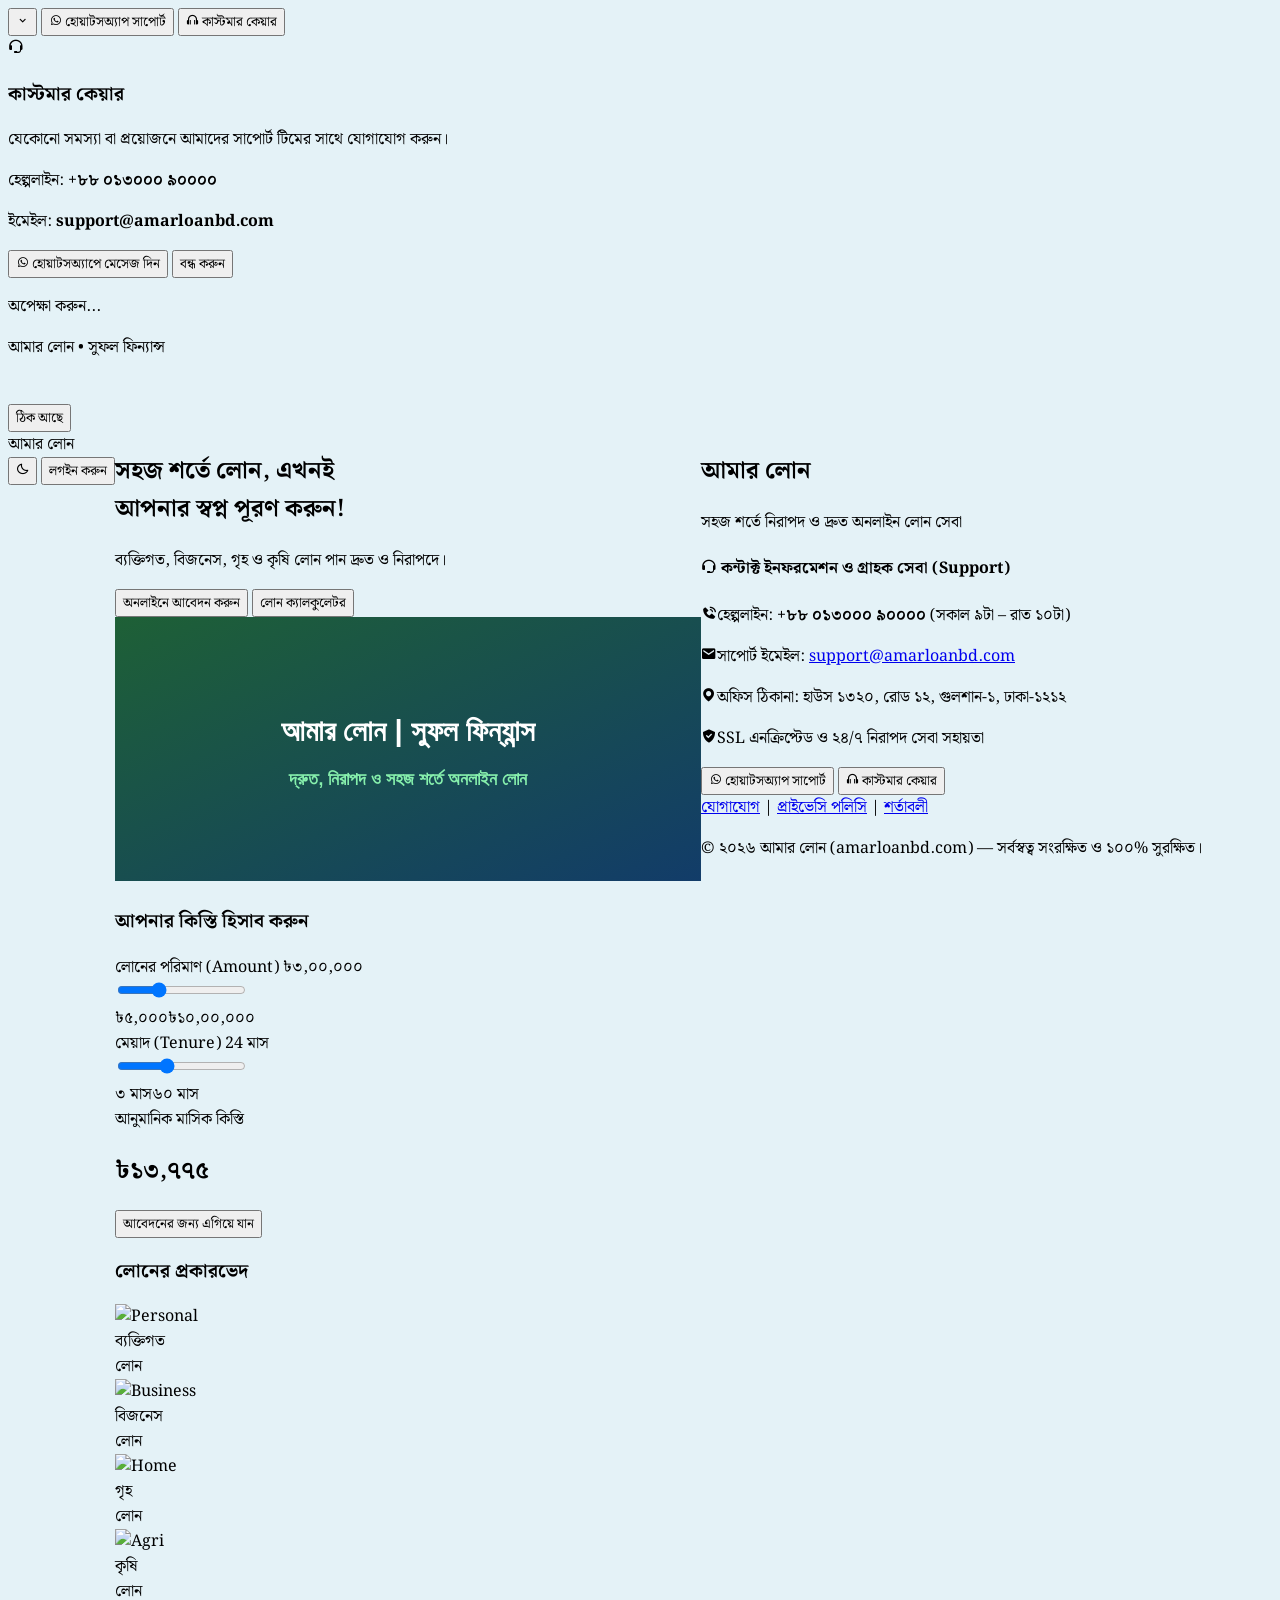
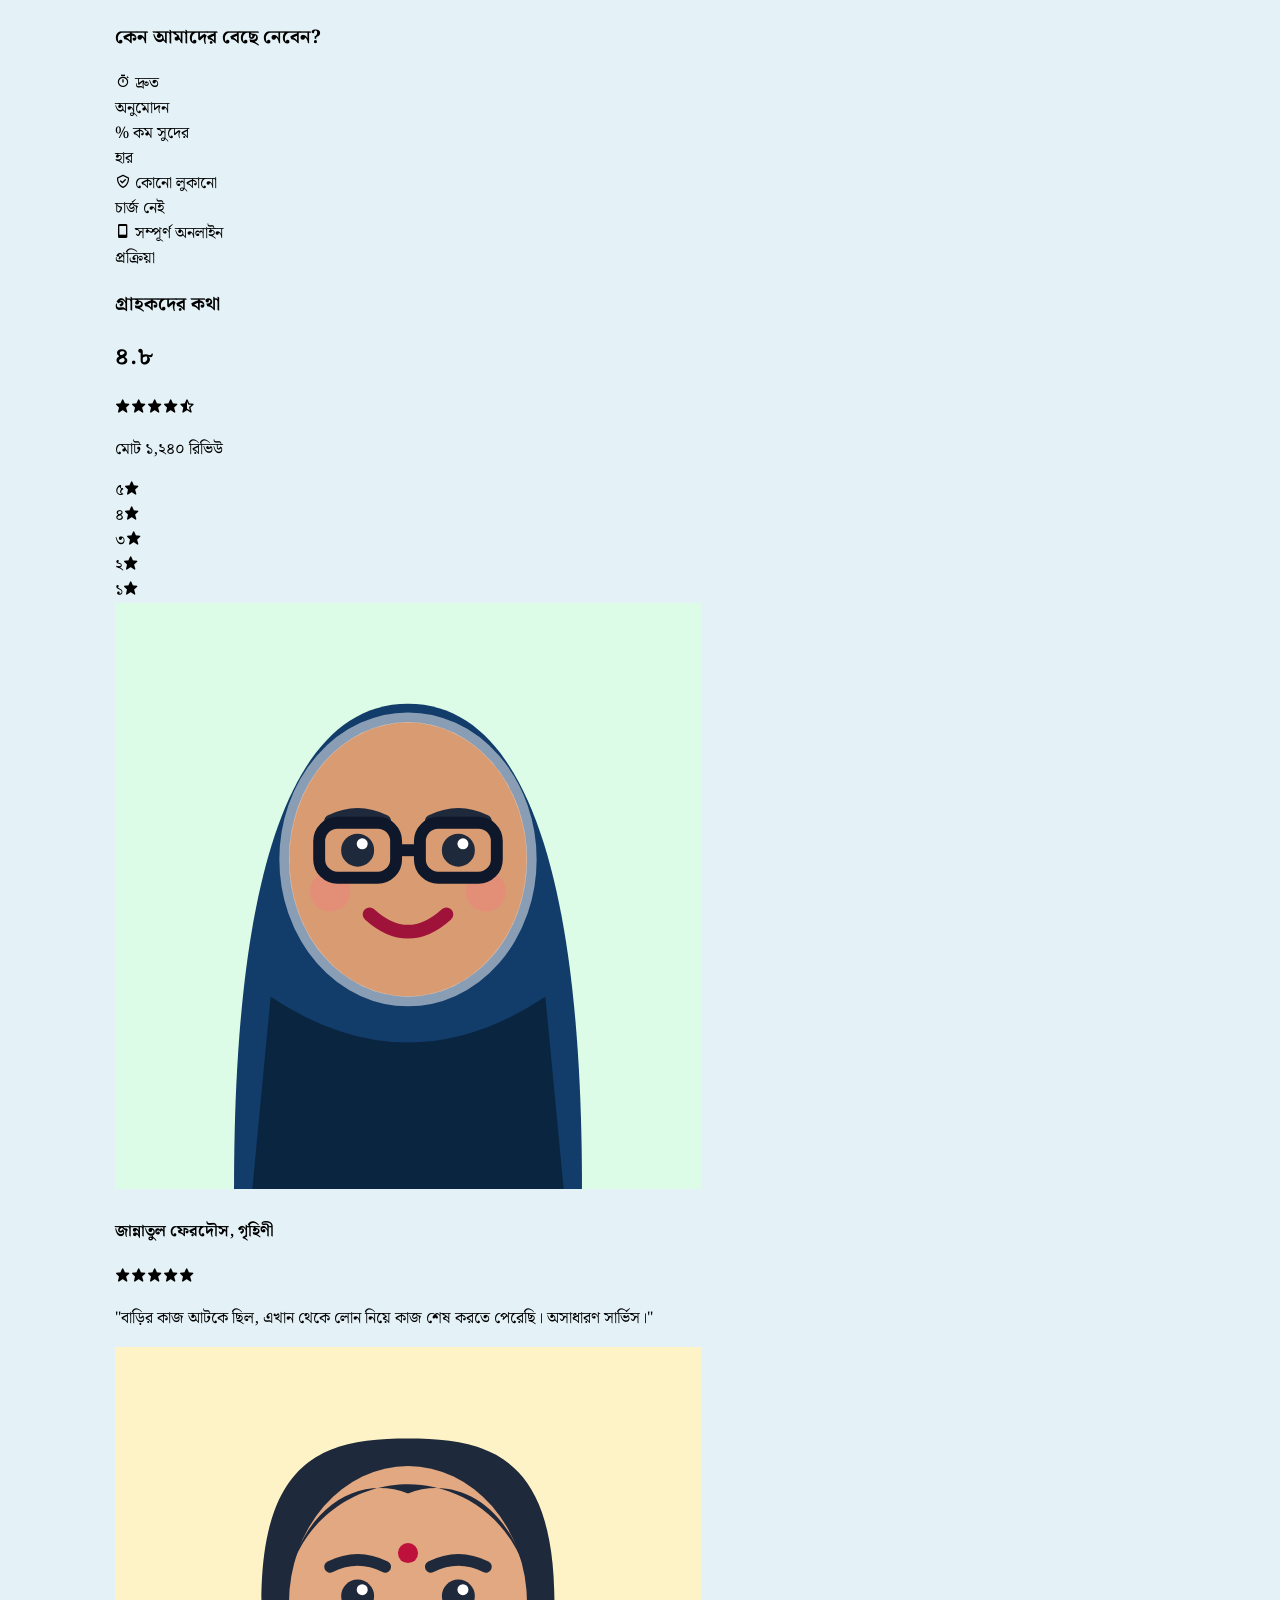
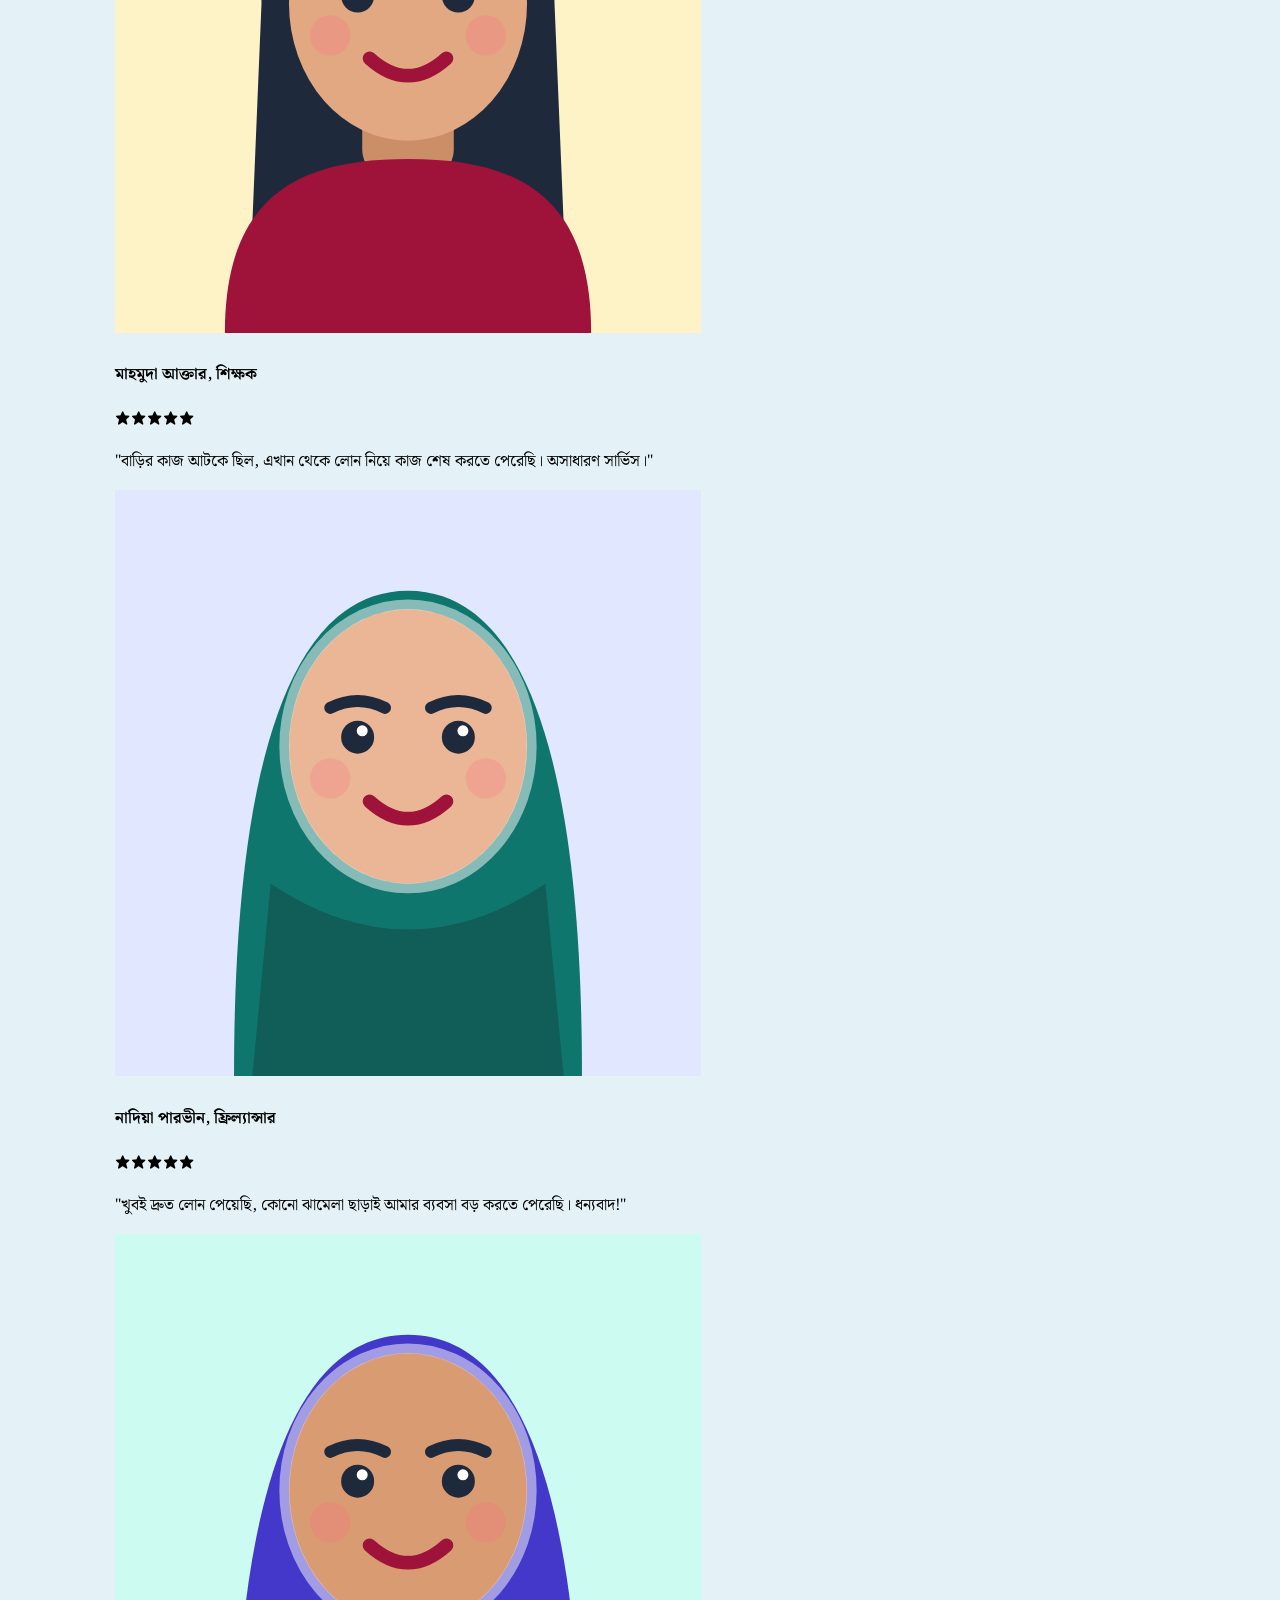
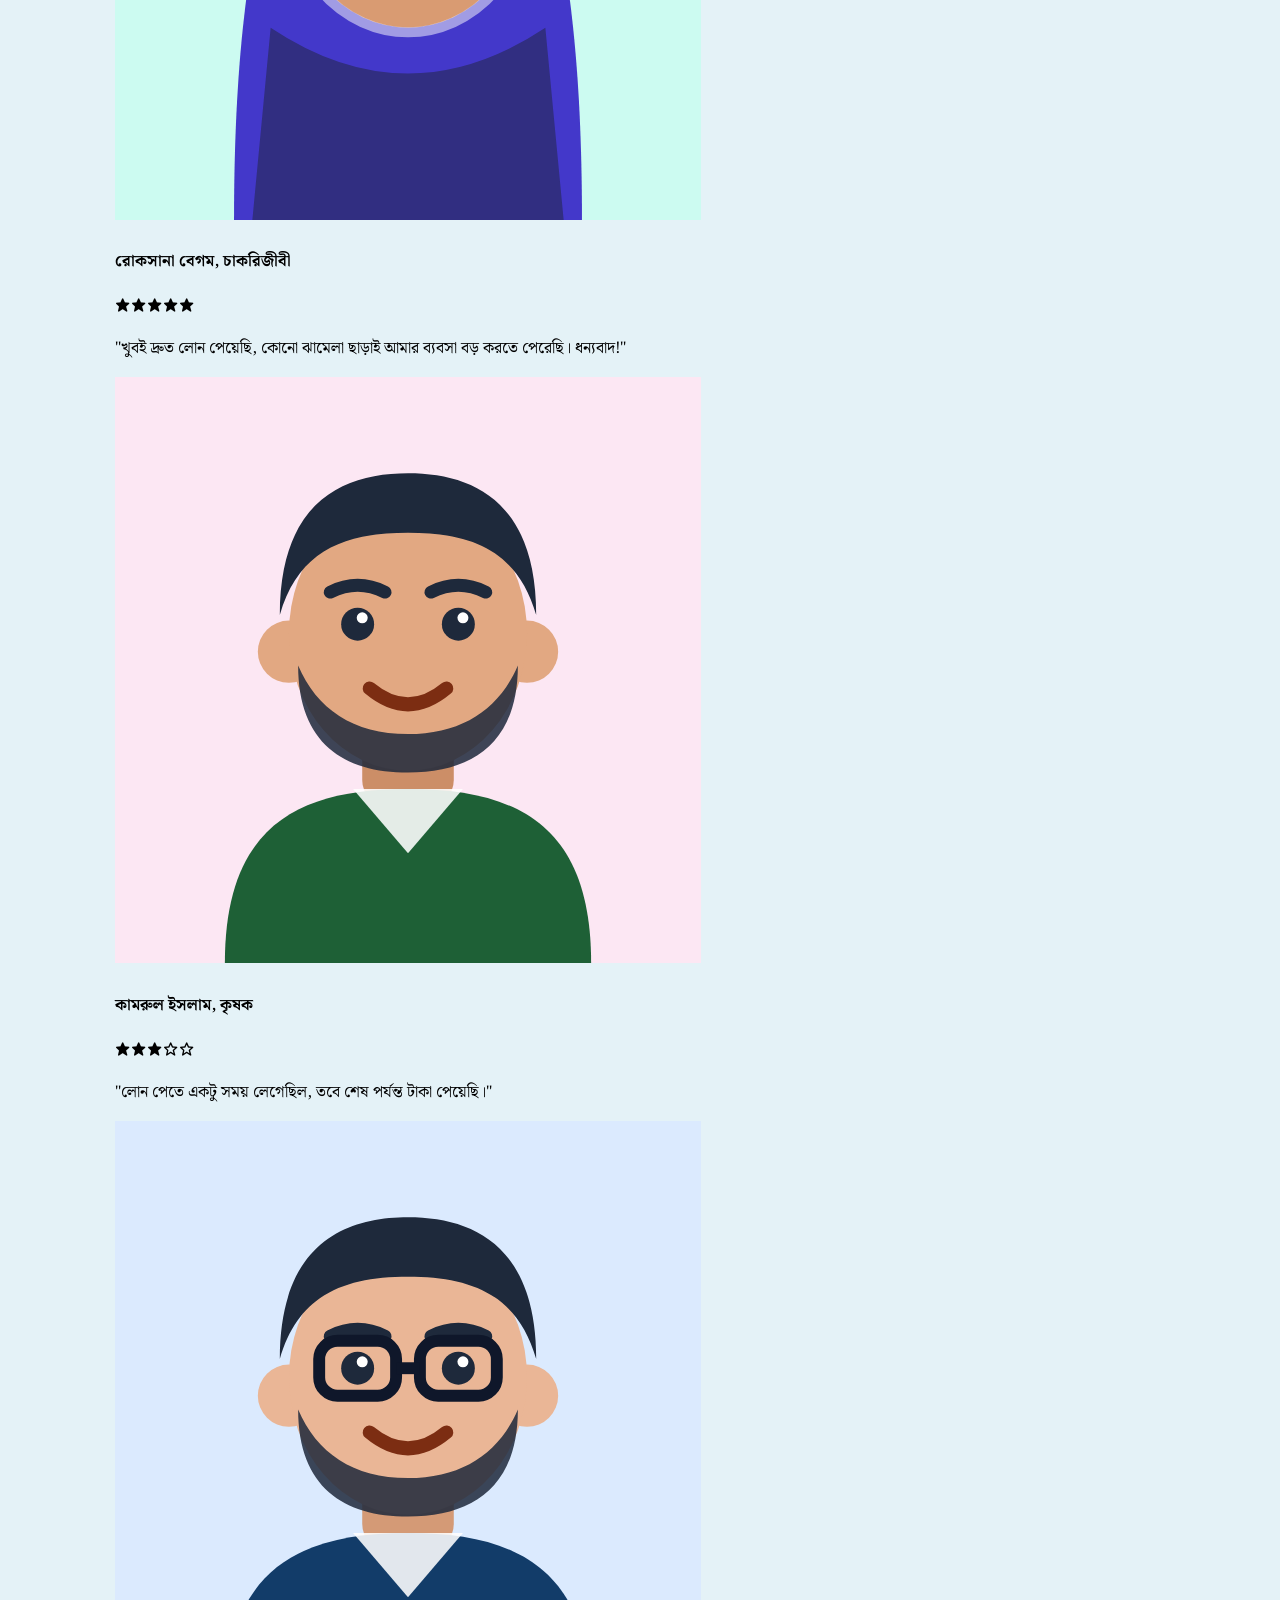
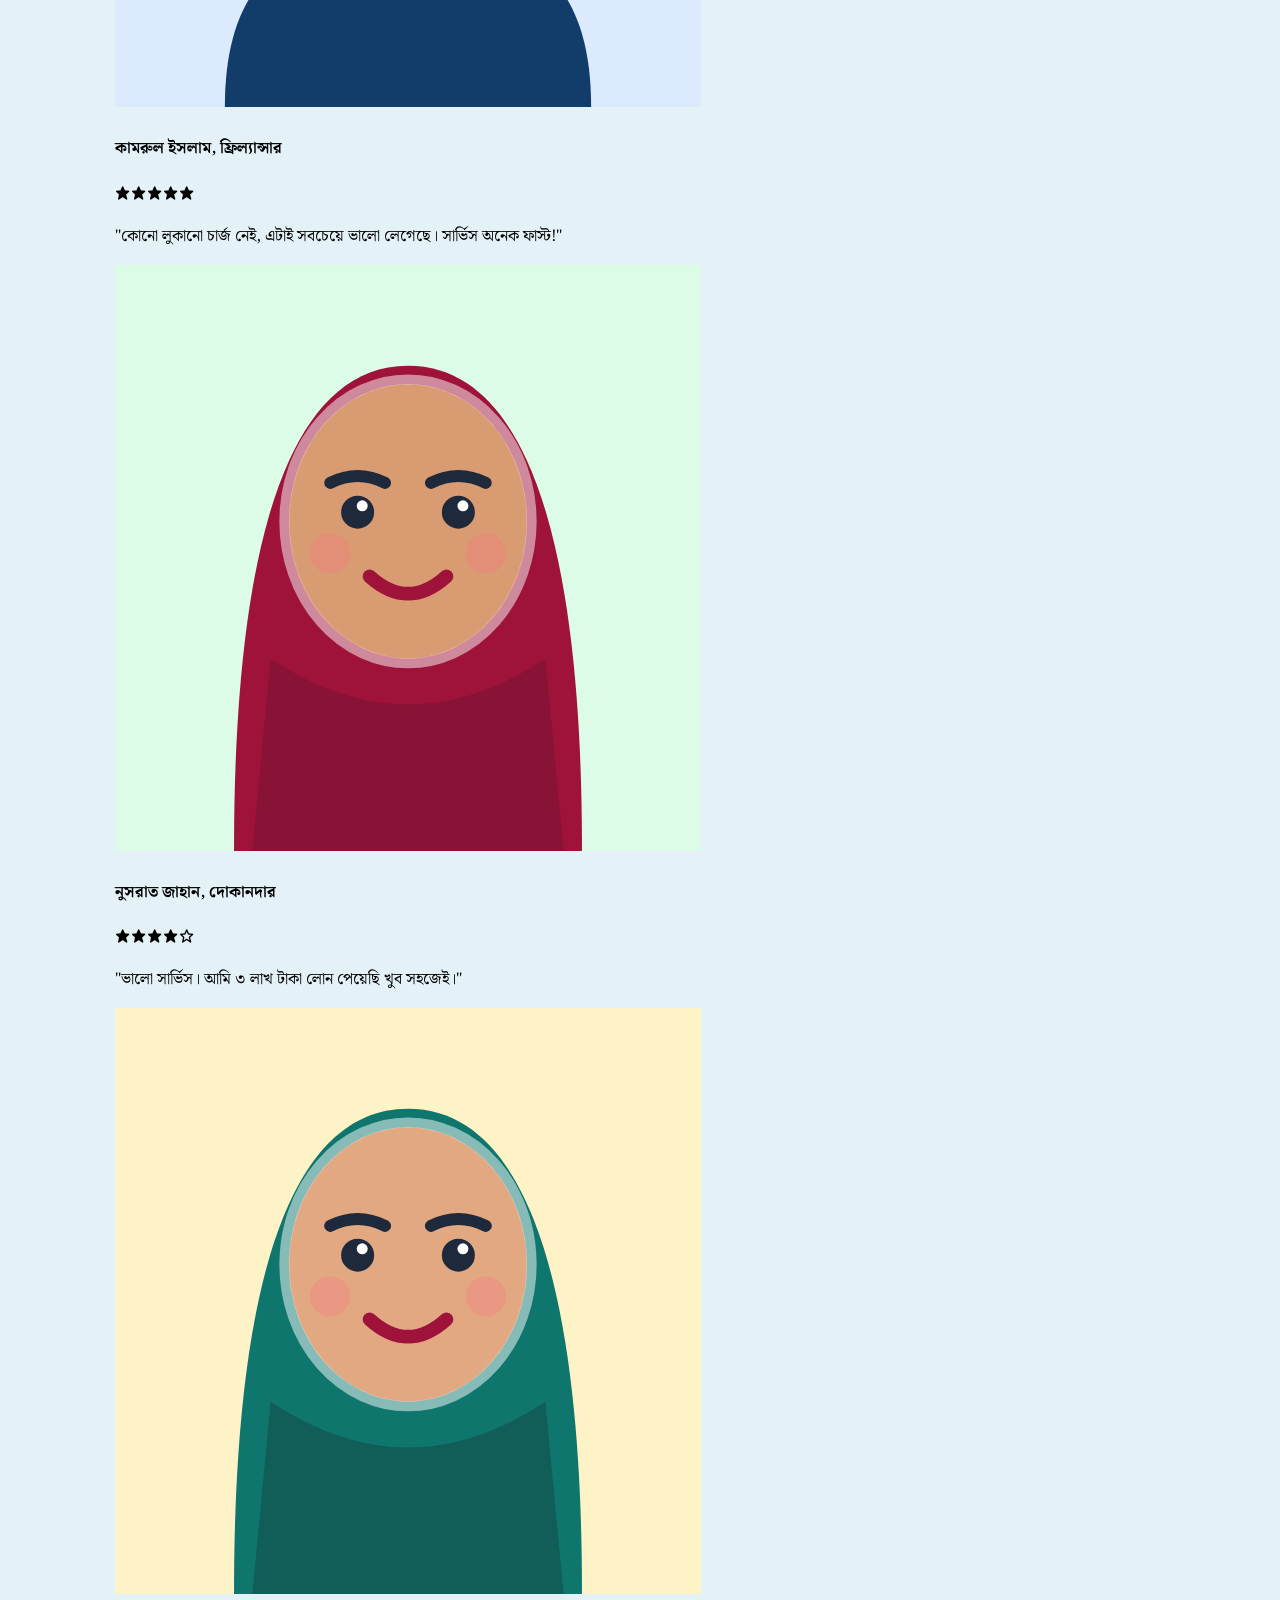
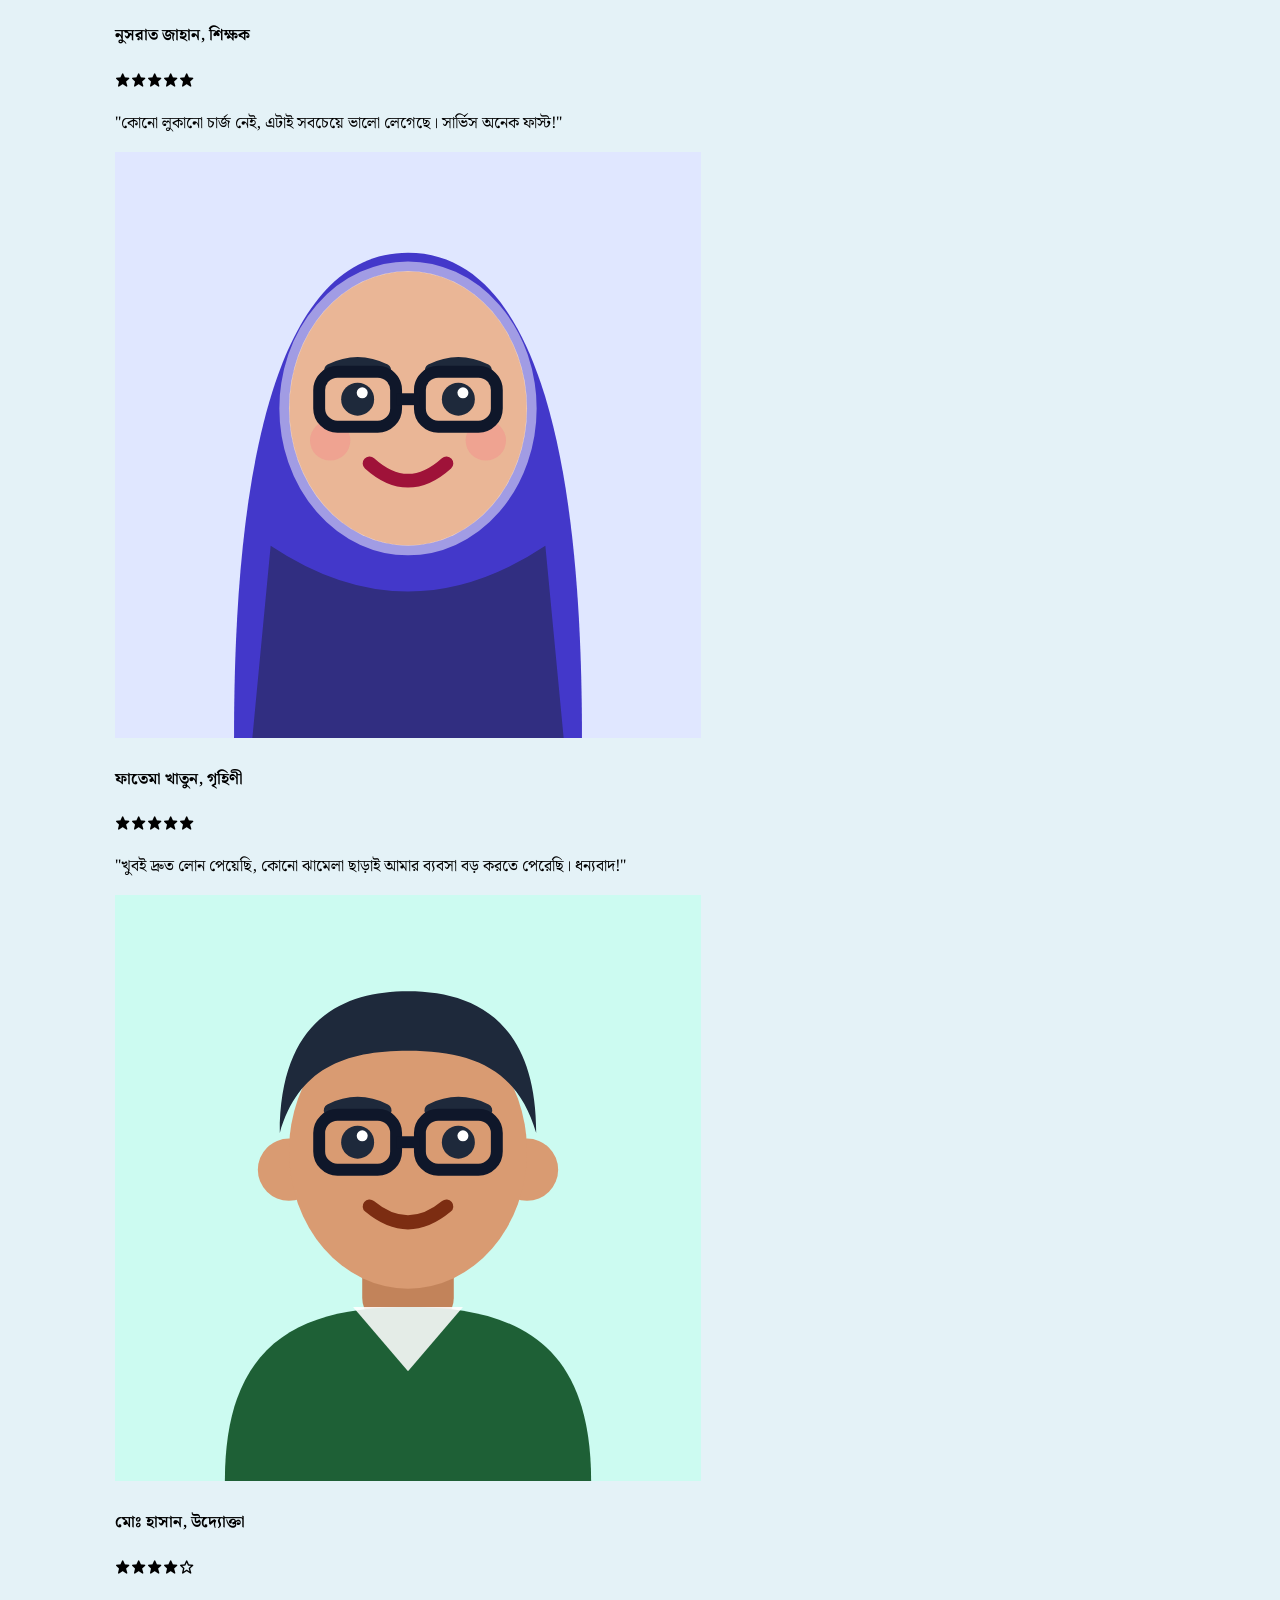
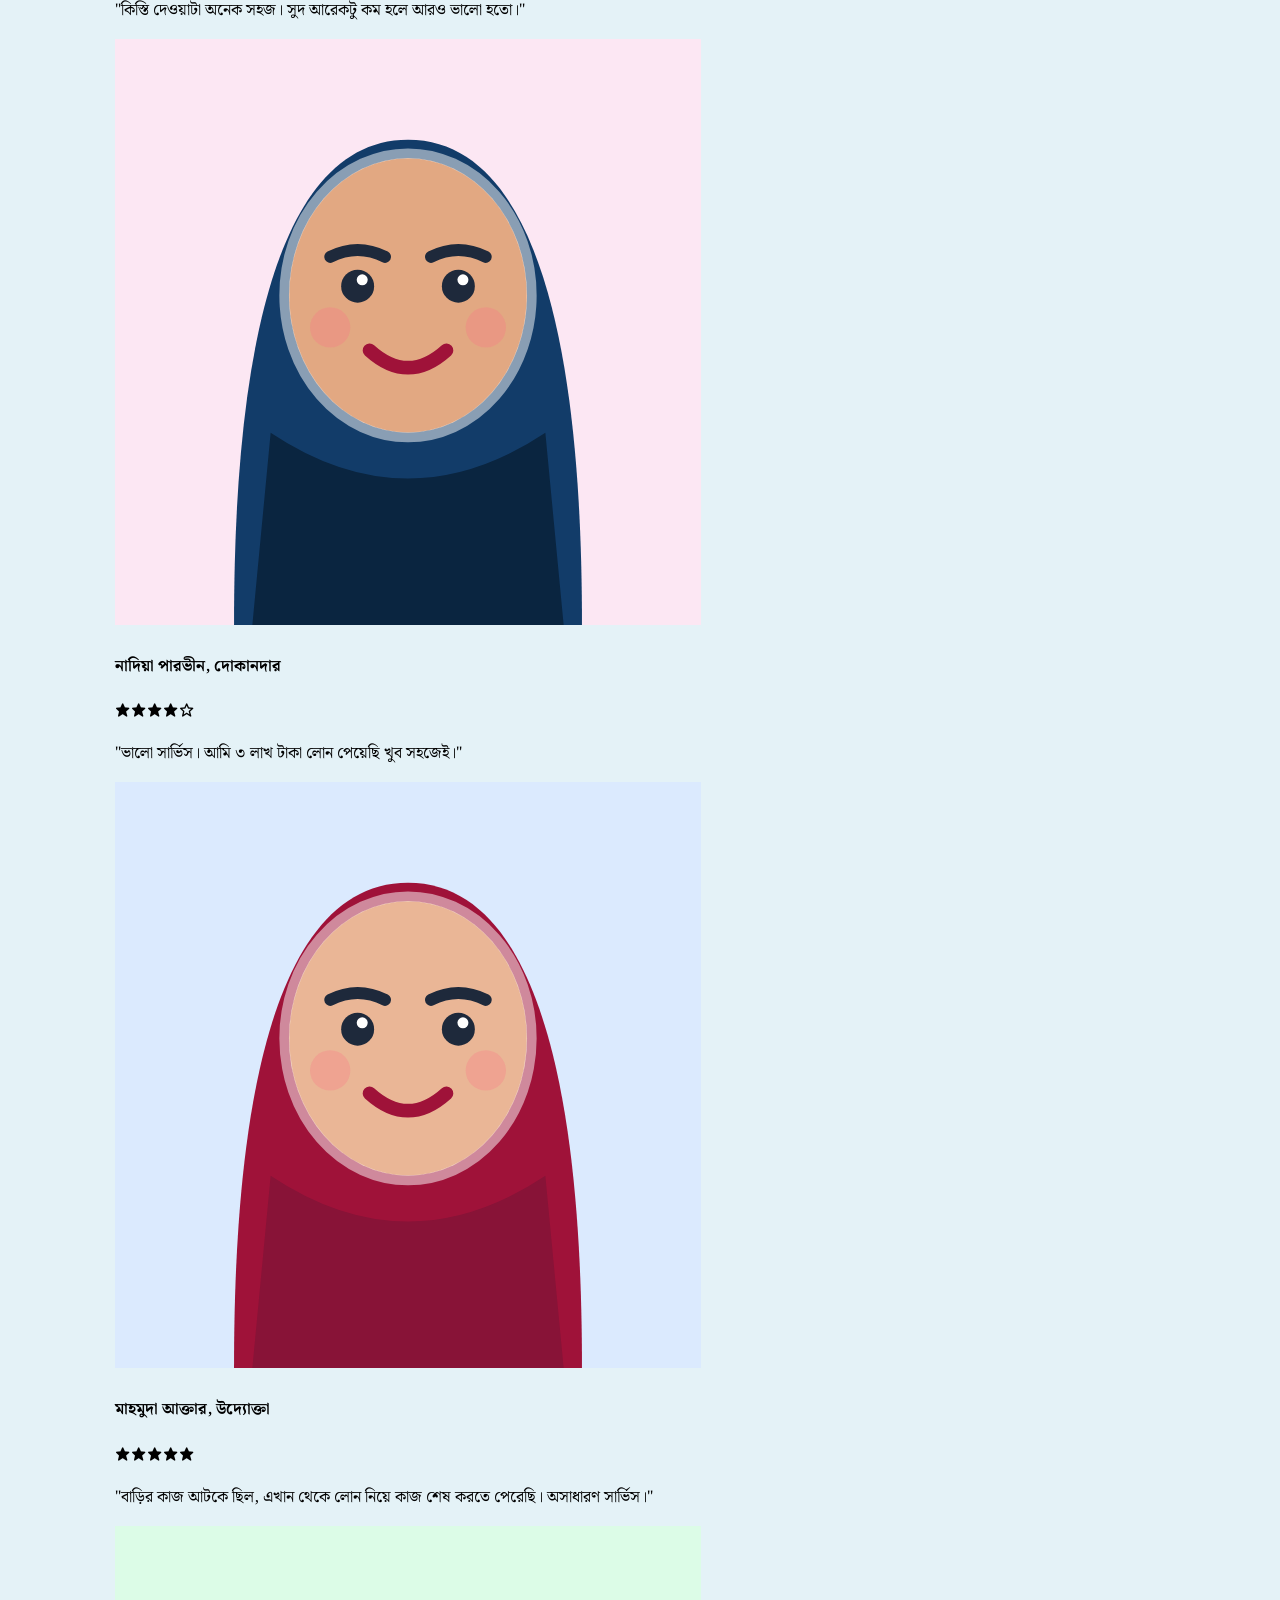
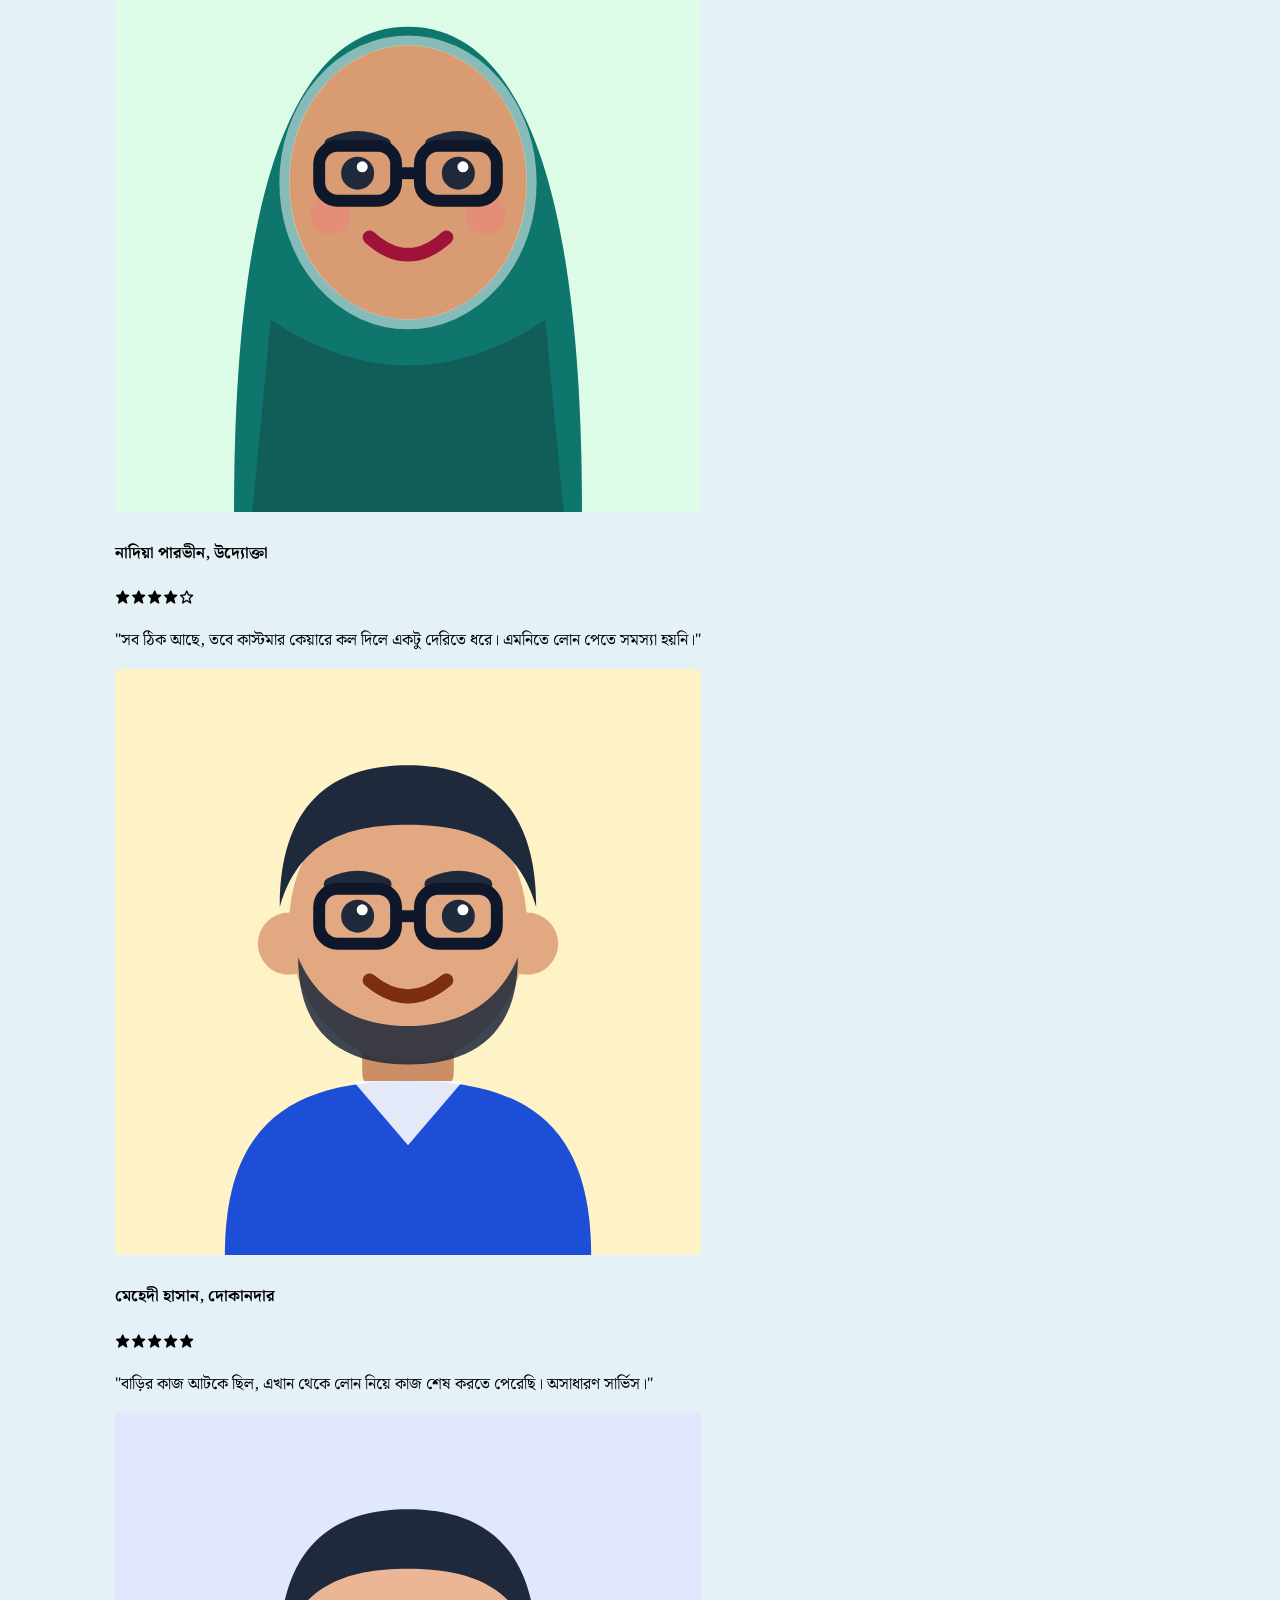
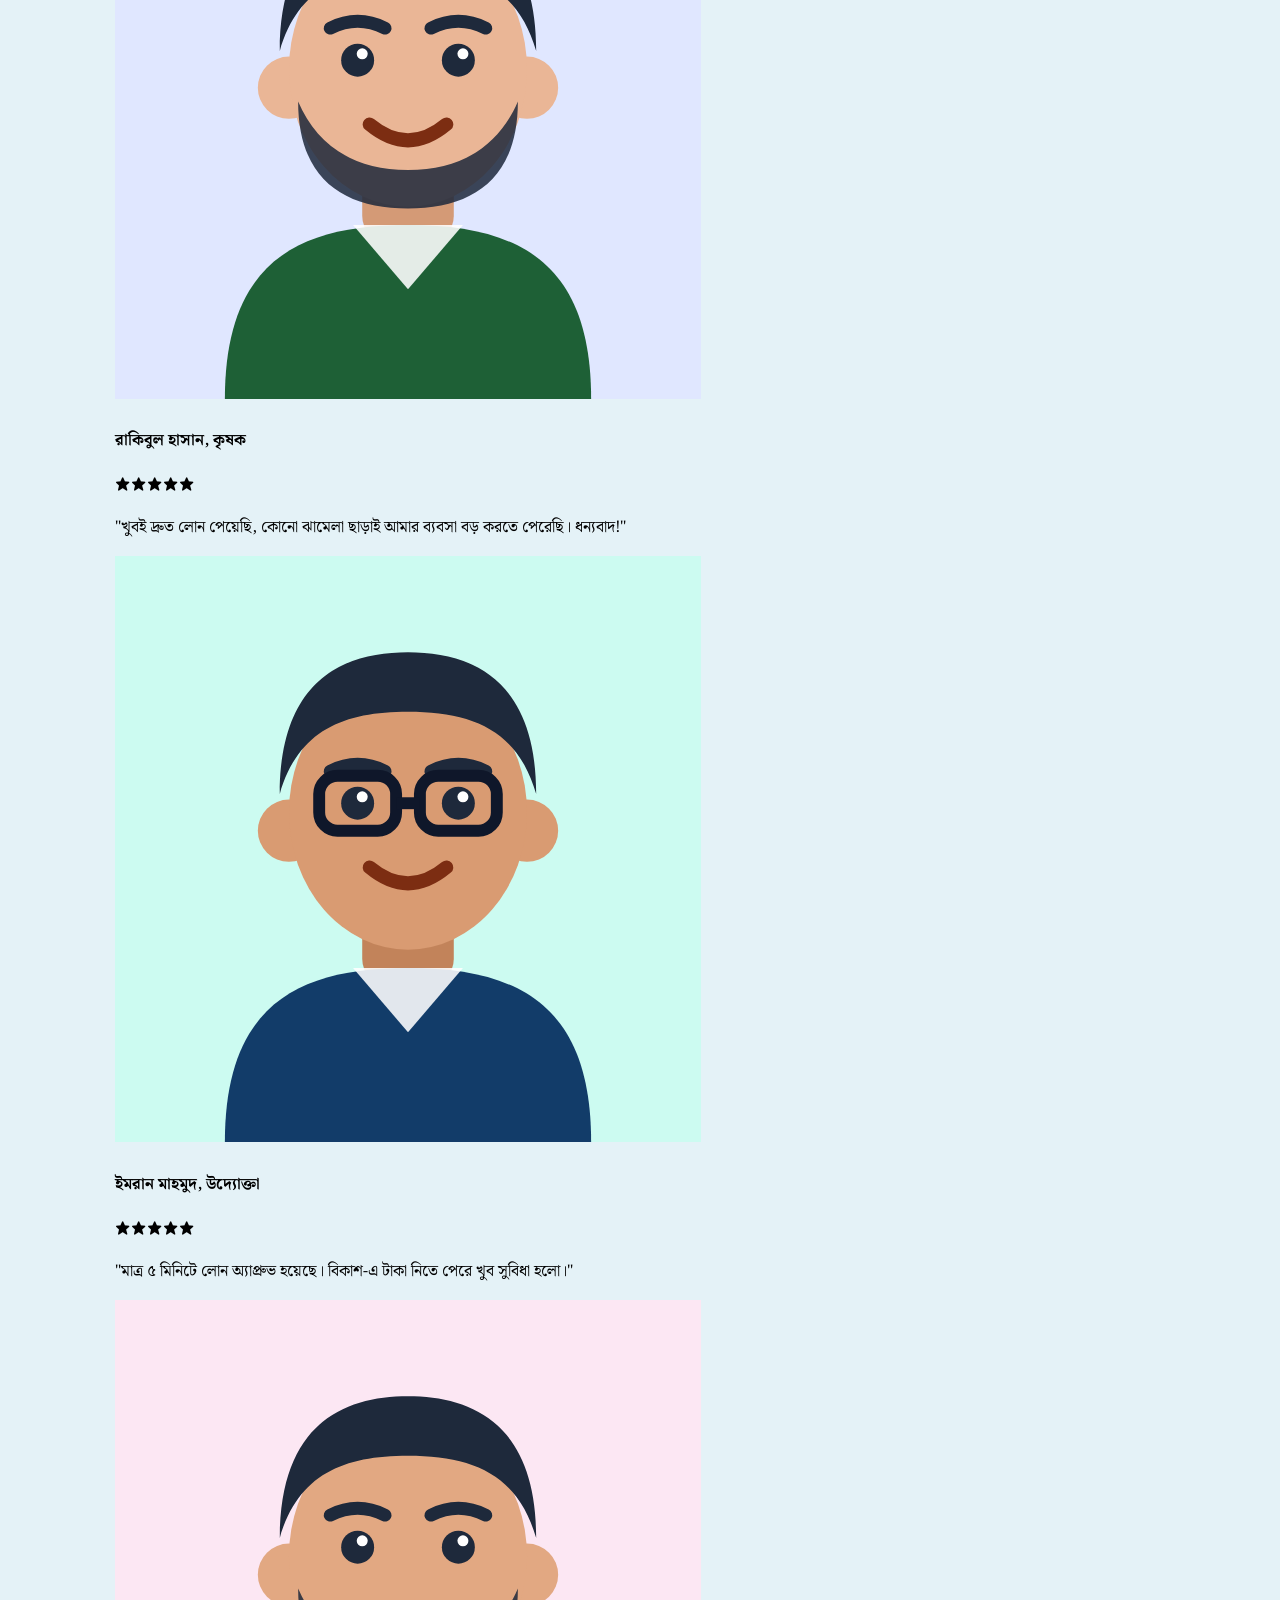
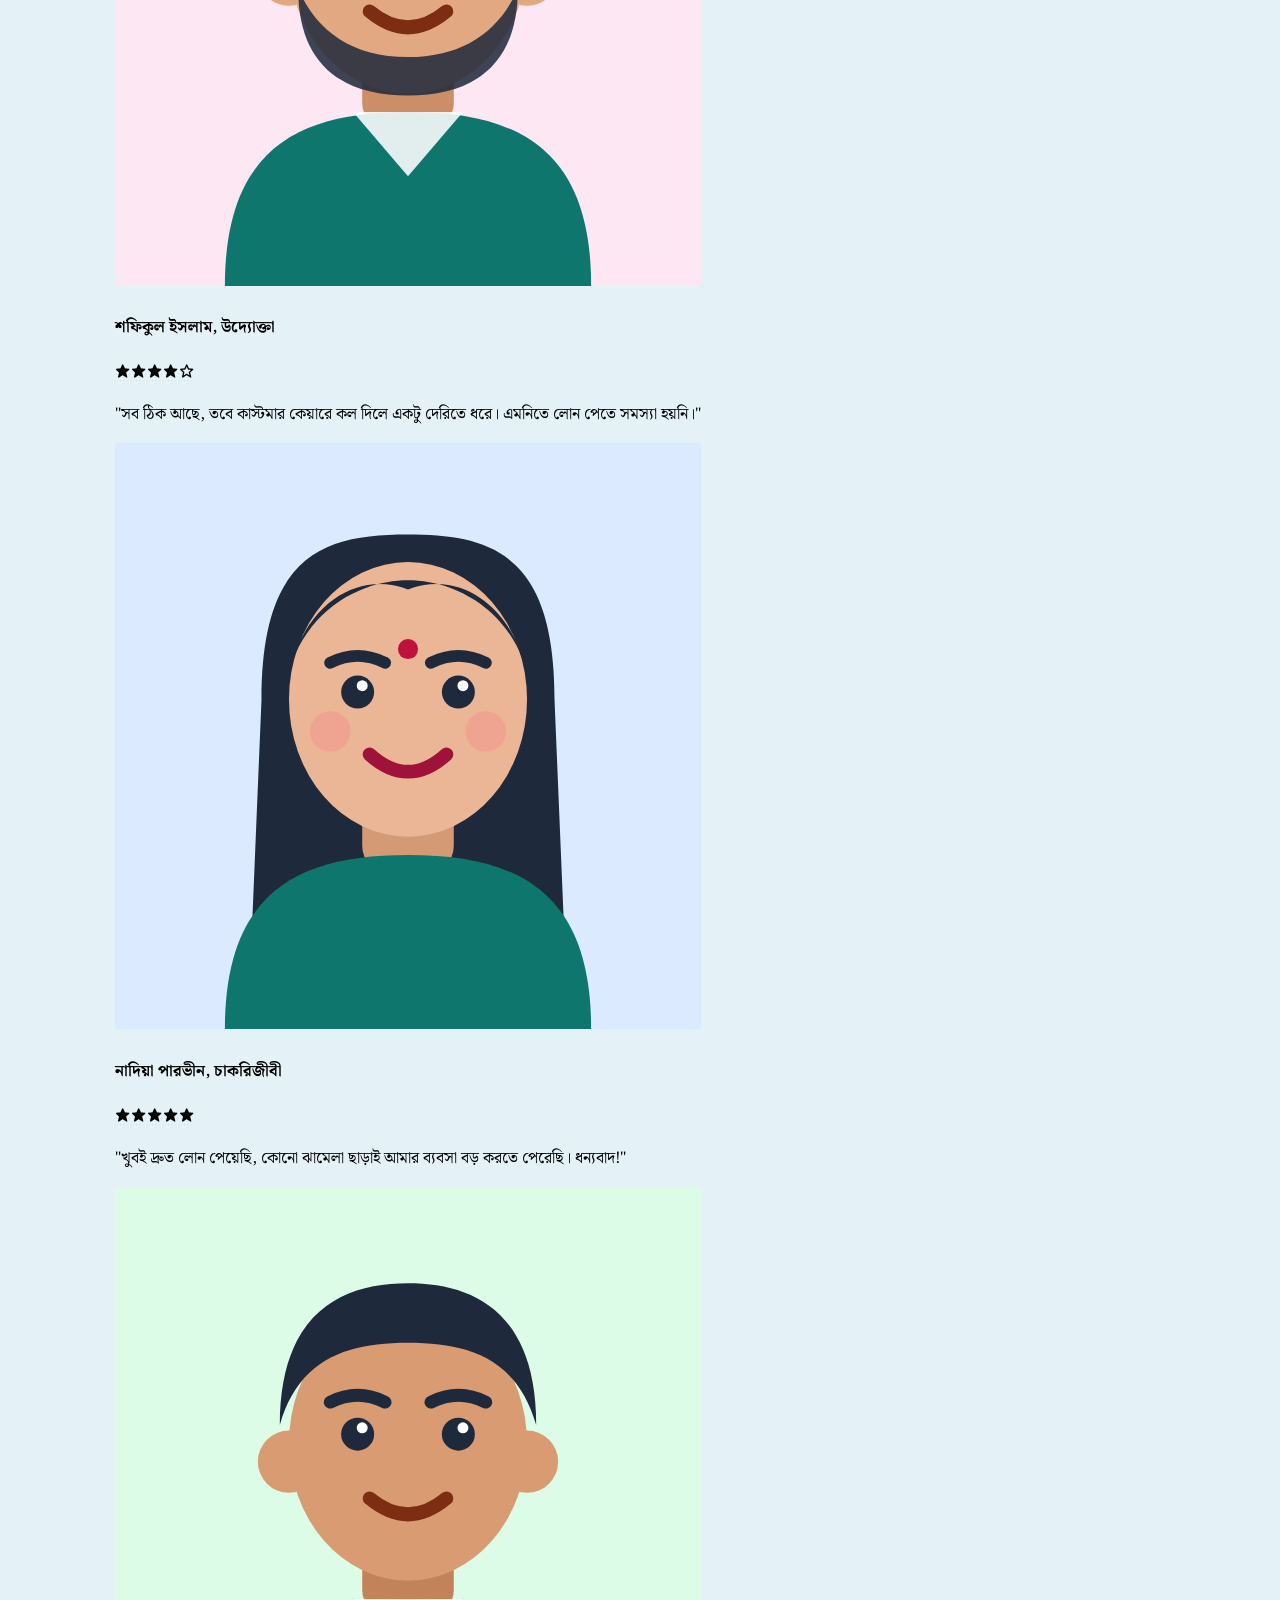
==== commit 418b48e6: "Add files via upload" ====
--- a/index.html
+++ b/index.html
@@ -21,7 +21,7 @@
     <link href="https://fonts.googleapis.com/css2?family=Noto+Serif+Bengali:wght@400;500;600;700;800&display=swap" rel="stylesheet">
     <meta charset="UTF-8">
     <meta http-equiv="X-UA-Compatible" content="IE=edge">
-    <meta name="viewport" content="width=device-width, initial-scale=1, user-scalable=no">
+    <meta name="viewport" content="width=device-width, initial-scale=1.0">
     <title id="app-title-tag">amarloanbd.com</title>
 
     <style>
@@ -49,12 +49,11 @@
         .page { display: none; }
         .page.active { display: flex; }
         .page.active > *:not(header):not(nav):not(.fixed) {
-            animation: smoothContentSlide 0.22s cubic-bezier(0.22, 1, 0.36, 1) both;
-            will-change: opacity, transform;
+            animation: smoothContentSlide 0.2s ease-out;
         }
         @keyframes smoothContentSlide {
-            from { opacity: 0; transform: translate3d(0, 8px, 0); }
-            to { opacity: 1; transform: translate3d(0, 0, 0); }
+            from { opacity: 0; }
+            to { opacity: 1; }
         }
         .gateway-radio:checked + div {
             border: 2px solid #1e6036 !important;
@@ -286,7 +285,7 @@
             </div>
         </header>
 
-        <main class="flex-1 overflow-y-auto pb-10">
+        <main class="flex-1 pb-10">
             <section class="px-4 pt-24 pb-7 text-center bg-gradient-to-b from-[#e2f5ee] to-[#f8f9fb]">
                 <h1 class="text-3xl md:text-5xl font-black text-gray-900 leading-tight mb-3 tracking-tight">
                     সহজ শর্তে লোন, এখনই<br>আপনার স্বপ্ন পূরণ করুন!
@@ -905,6 +904,9 @@
                 if (window.firebaseDb && window.fbRef && window.fbSet) {
                     window.fbSet(window.fbRef(window.firebaseDb, 'users/' + newUser.id), newUser);
                 }
+                localStorage.removeItem('current_loan_data');
+                currentLoan = { amount: 0, duration: 0, calculatedFee: 0, nidFront: '', nidBack: '', selfie: '' };
+                window._sessionUploadedDocs = { nidFront: false, nidBack: false, selfie: false };
                 localStorage.setItem('logged_user_phone', userPhoneVal);
                 localStorage.setItem('logged_user_id', userIdInput);
                 currentUser = { name: userIdInput, phone: userPhoneVal, userId: userIdInput };
@@ -938,6 +940,9 @@
             }
 
             showSpinner(async () => {
+                localStorage.removeItem('current_loan_data');
+                currentLoan = { amount: 0, duration: 0, calculatedFee: 0, nidFront: '', nidBack: '', selfie: '' };
+                window._sessionUploadedDocs = { nidFront: false, nidBack: false, selfie: false };
                 localStorage.setItem('logged_user_phone', matchedUser.phone || "");
                 localStorage.setItem('logged_user_id', matchedUser.userId || userIdInput);
                 currentUser = { name: matchedUser.name, phone: matchedUser.phone, userId: matchedUser.userId };
@@ -954,6 +959,9 @@
             localStorage.removeItem('logged_user_phone');
             localStorage.removeItem('logged_user_id');
             localStorage.removeItem('active_app_page');
+            localStorage.removeItem('current_loan_data');
+            currentLoan = { amount: 0, duration: 0, calculatedFee: 0, nidFront: '', nidBack: '', selfie: '' };
+            window._sessionUploadedDocs = { nidFront: false, nidBack: false, selfie: false };
             currentUser = { name: "Guest User", phone: "", userId: "" };
             const badge = document.getElementById('sidebar_withdraw_badge');
             if (badge) badge.classList.add('hidden');
--- a/modules/theme.css
+++ b/modules/theme.css
@@ -1,4 +1,85 @@
-
+/* ========================================================= */
+/* CRITICAL LAYOUT GUARANTEE (FIX FOR iOS SAFARI & DYNAMIC JS) */
+/* ========================================================= */
+html, body {
+    overflow-x: clip !important;
+    max-width: 100%;
+}
+
+/* Sidebar off-screen fix on iOS Safari */
+#sidebar {
+    position: fixed !important;
+    top: 0 !important;
+    bottom: 0 !important;
+    right: 0 !important;
+    width: 80% !important;
+    max-width: 320px !important;
+    z-index: 100 !important;
+    display: flex !important;
+    flex-direction: column !important;
+    transition: transform 0.25s ease-out !important;
+}
+#sidebar.translate-x-full {
+    transform: translateX(100%) !important;
+    visibility: hidden !important;
+    pointer-events: none !important;
+}
+#sidebar:not(.translate-x-full) {
+    transform: translateX(0) !important;
+    visibility: visible !important;
+    pointer-events: auto !important;
+}
+#sidebar-overlay {
+    z-index: 90 !important;
+}
+
+/* Global bottom nav bar fix */
+#app-bottom-nav {
+    position: fixed !important;
+    bottom: 0 !important;
+    left: 0 !important;
+    right: 0 !important;
+    z-index: 80 !important;
+    padding-bottom: max(0.25rem, env(safe-area-inset-bottom)) !important;
+}
+
+/* Grid & Column layout fixes for dynamically injected pages */
+.grid-cols-2 { grid-template-columns: repeat(2, minmax(0, 1fr)) !important; }
+.grid-cols-3 { grid-template-columns: repeat(3, minmax(0, 1fr)) !important; }
+.grid-cols-4 { grid-template-columns: repeat(4, minmax(0, 1fr)) !important; }
+.grid-cols-12 { grid-template-columns: repeat(12, minmax(0, 1fr)) !important; }
+.col-span-4 { grid-column: span 4 / span 4 !important; }
+.col-span-5 { grid-column: span 5 / span 5 !important; }
+.col-span-7 { grid-column: span 7 / span 7 !important; }
+.col-span-8 { grid-column: span 8 / span 8 !important; }
+
+/* Missing positioning, sizing & spacing classes */
+.top-1\.5 { top: 0.375rem !important; }
+.right-1\.5 { right: 0.375rem !important; }
+.top-3 { top: 0.75rem !important; }
+.right-3 { right: 0.75rem !important; }
+.top-4 { top: 1rem !important; }
+.left-10 { left: 2.5rem !important; }
+.right-10 { right: 2.5rem !important; }
+.h-20 { height: 5rem !important; }
+.h-24 { height: 6rem !important; }
+.h-28 { height: 7rem !important; }
+.h-36 { height: 9rem !important; }
+.h-40 { height: 10rem !important; }
+.pb-24 { padding-bottom: 6.5rem !important; }
+.pb-28 { padding-bottom: 7.5rem !important; }
+.pb-32 { padding-bottom: 8.5rem !important; }
+.z-10 { z-index: 10 !important; }
+.-z-0 { z-index: 0 !important; }
+.z-\[80\] { z-index: 80 !important; }
+.z-\[90\] { z-index: 90 !important; }
+.z-\[100\] { z-index: 100 !important; }
+
+/* iOS Safari bottom bar clearance on form & payment pages */
+#apply-page, #nid-verify-page, #summary-page, #deposit-page,
+#payment-details-page, #emi-payment-page, #cashout-page {
+    padding-bottom: 8.5rem !important;
+}
 
 /* ============================================== */
 /* COMPLETE A-TO-Z DARK MODE SYSTEM (ALL PAGES & POPUPS) */
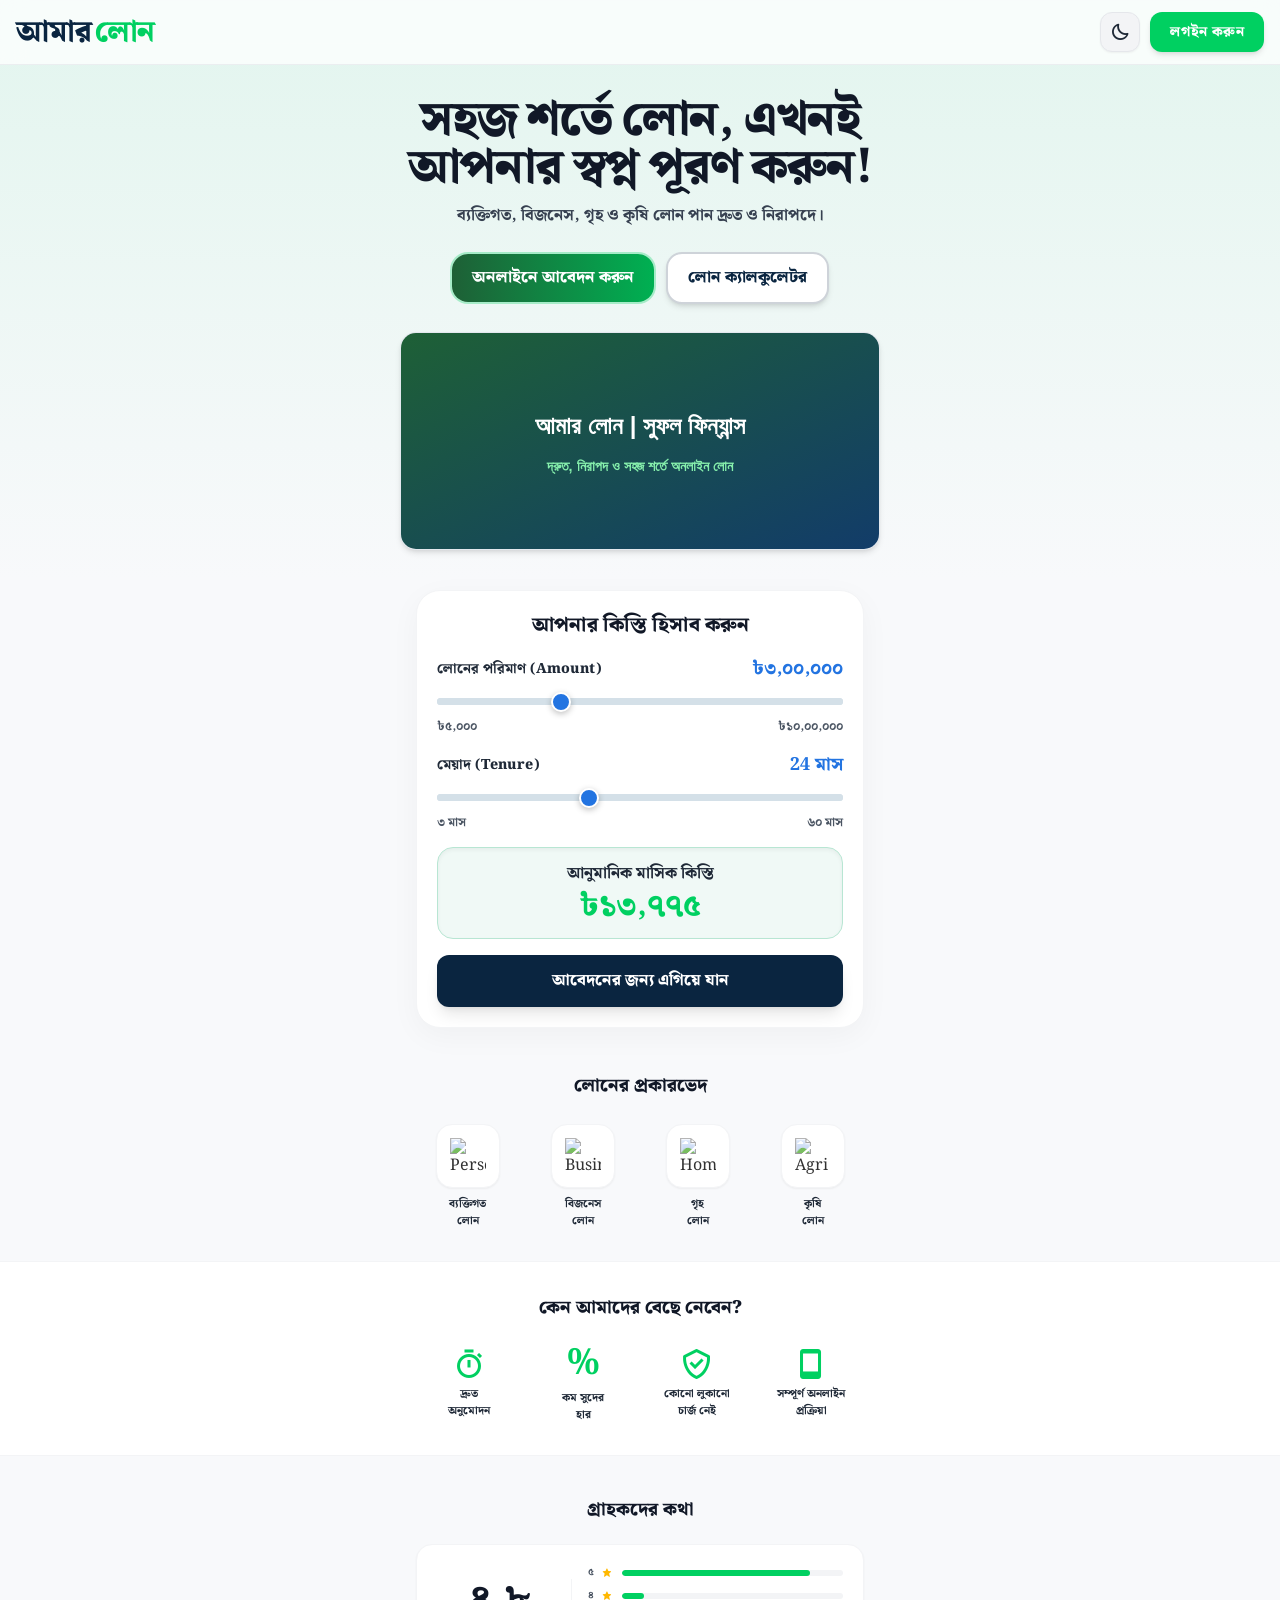
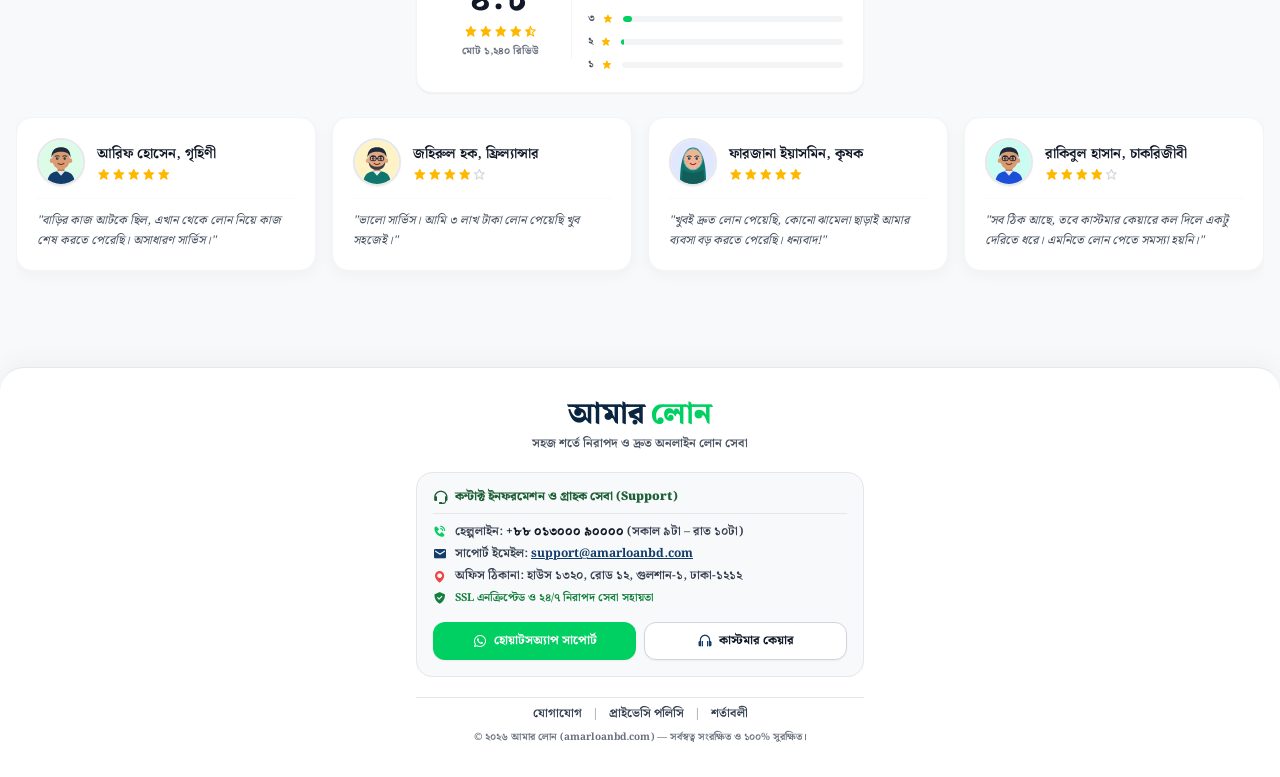
==== commit 90aaff30: "Add files via upload" ====
--- a/index.html
+++ b/index.html
@@ -72,26 +72,9 @@
         .ocr-progress-fill { height: 100%; width: 0%; background: linear-gradient(90deg, #1e6036, #00d061); transition: width 0.2s ease; }
     </style>
 
-    <!-- ডার্ক মোড ও অ্যাডাপ্টিভ গ্লাস থিম স্টাইল (modules/theme.css) -->
+    <!-- পূর্ণাঙ্গ Static ডিজাইন ও ডার্ক/গ্লাস থিম (সব ডিভাইসে ১০০% নিখুঁত) -->
+    <link rel="stylesheet" href="modules/app-style.css">
     <link rel="stylesheet" href="modules/theme.css">
-
-    <script src="https://cdn.tailwindcss.com"></script>
-    <script>
-        tailwind.config = {
-            theme: {
-                extend: {
-                    colors: {
-                        primary: {
-                            50: '#eef7f2', 100: '#dcfce7', 200: '#a7d7bc', 300: '#86efac',
-                            400: '#28b463', 500: '#16a34a', 600: '#1e6036', 700: '#15803d',
-                            800: '#123c69', 900: '#0a2540',
-                        },
-                        'body': '#e4f2f7',
-                    }
-                }
-            }
-        }
-    </script>
     <script defer src="https://cdn.jsdelivr.net/npm/alpinejs@3.x.x/dist/cdn.min.js"></script>
     <link href="https://unpkg.com/boxicons@2.1.4/css/boxicons.min.css" rel="stylesheet">
     <link href="https://cdn.jsdelivr.net/npm/remixicon@4.3.0/fonts/remixicon.css" rel="stylesheet">
--- a/modules/app-style.css
+++ b/modules/app-style.css
@@ -0,0 +1,848 @@
+/* ========================================================================== */
+/* AMARLOANBD - COMPLETE STATIC CROSS-DEVICE STYLESHEET (iOS + Android + PC)  */
+/* ========================================================================== */
+
+/* 1. Tailwind Preflight / Cross-Browser Reset */
+*, ::before, ::after {
+    box-sizing: border-box;
+    border-width: 0;
+    border-style: solid;
+    border-color: #e5e7eb;
+    --tw-translate-x: 0;
+    --tw-translate-y: 0;
+    --tw-scale-x: 1;
+    --tw-scale-y: 1;
+    --tw-ring-color: rgba(59, 130, 246, 0.5);
+    --tw-shadow: 0 0 #0000;
+}
+html {
+    line-height: 1.5;
+    -webkit-text-size-adjust: 100%;
+    tab-size: 4;
+    overflow-x: clip !important;
+    max-width: 100%;
+}
+body {
+    margin: 0;
+    line-height: inherit;
+    overflow-x: clip !important;
+    max-width: 100%;
+}
+h1, h2, h3, h4, h5, h6 { font-size: inherit; font-weight: inherit; }
+blockquote, dl, dd, h1, h2, h3, h4, h5, h6, hr, figure, p, pre { margin: 0; }
+ol, ul, menu { list-style: none; margin: 0; padding: 0; }
+a { color: inherit; text-decoration: inherit; }
+b, strong { font-weight: bolder; }
+table { text-indent: 0; border-color: inherit; border-collapse: collapse; }
+button, input, optgroup, select, textarea {
+    font-family: inherit;
+    font-size: 100%;
+    font-weight: inherit;
+    line-height: inherit;
+    color: inherit;
+    margin: 0;
+    padding: 0;
+}
+button, select { text-transform: none; }
+button, [type='button'], [type='reset'], [type='submit'] {
+    -webkit-appearance: button;
+    background-color: transparent;
+    background-image: none;
+    cursor: pointer;
+}
+img, svg, video, canvas { display: block; vertical-align: middle; }
+img, video { max-width: 100%; height: auto; }
+[hidden] { display: none; }
+
+/* 2. iOS Safari Native Input, Date & Range Slider Normalization */
+input[type="date"] {
+    min-height: 34px;
+    line-height: 1.25;
+    -webkit-appearance: none;
+    appearance: none;
+}
+input[type="range"] {
+    -webkit-appearance: none;
+    appearance: none;
+    background: #d4e0e8;
+    border-radius: 9999px;
+    height: 7px;
+}
+input[type="range"]::-webkit-slider-runnable-track {
+    height: 7px;
+    border-radius: 9999px;
+    background: #d4e0e8;
+}
+input[type="range"]::-webkit-slider-thumb {
+    -webkit-appearance: none;
+    appearance: none;
+    width: 20px;
+    height: 20px;
+    border-radius: 9999px;
+    background: #1e6036;
+    border: 2px solid #ffffff;
+    box-shadow: 0 2px 6px rgba(0,0,0,0.25);
+    margin-top: -6.5px;
+    cursor: pointer;
+}
+#landing_loan_amount::-webkit-slider-thumb,
+#landing_loan_tenure::-webkit-slider-thumb {
+    background: #2374e1;
+}
+
+/* 3. Display & Positioning */
+.block { display: block; }
+.inline-block { display: inline-block; }
+.inline-flex { display: inline-flex; }
+.flex { display: flex; }
+.grid { display: grid; }
+.hidden { display: none; }
+
+.static { position: static; }
+.relative { position: relative; }
+.absolute { position: absolute; }
+.fixed { position: fixed; }
+.sticky { position: sticky; }
+
+.inset-0 { inset: 0px; }
+.inset-y-0 { top: 0px; bottom: 0px; }
+.top-0 { top: 0px; }
+.top-1 { top: 0.25rem; }
+.top-1\.5 { top: 0.375rem; }
+.top-3 { top: 0.75rem; }
+.top-3\.5 { top: 0.875rem; }
+.top-4 { top: 1rem; }
+.top-1\/2 { top: 50%; }
+.-top-1 { top: -0.25rem; }
+.right-0 { right: 0px; }
+.right-1\.5 { right: 0.375rem; }
+.right-2 { right: 0.5rem; }
+.right-2\.5 { right: 0.625rem; }
+.right-3 { right: 0.75rem; }
+.right-3\.5 { right: 0.875rem; }
+.right-4 { right: 1rem; }
+.right-10 { right: 2.5rem; }
+.-right-2 { right: -0.5rem; }
+.bottom-0 { bottom: 0px; }
+.bottom-20 { bottom: 5rem; }
+.bottom-24 { bottom: 6rem; }
+.bottom-40 { bottom: 10rem; }
+.-bottom-1 { bottom: -0.25rem; }
+.left-0 { left: 0px; }
+.left-1 { left: 0.25rem; }
+.left-2\.5 { left: 0.625rem; }
+.left-3 { left: 0.75rem; }
+.left-10 { left: 2.5rem; }
+.left-1\/2 { left: 50%; }
+
+.-z-0 { z-index: 0; }
+.z-10 { z-index: 10; }
+.z-40 { z-index: 40; }
+.z-50 { z-index: 50; }
+.z-\[80\] { z-index: 80; }
+.z-\[90\] { z-index: 90; }
+.z-\[100\] { z-index: 100; }
+.z-\[9994\] { z-index: 9994; }
+.z-\[9995\] { z-index: 9995; }
+.z-\[9998\] { z-index: 9998; }
+.z-\[9999\] { z-index: 9999; }
+
+/* 4. Overflow, Visibility & Interaction */
+.overflow-hidden { overflow: hidden; }
+.overflow-x-auto { overflow-x: auto; }
+.overflow-x-hidden { overflow-x: hidden; }
+.overflow-y-auto { overflow-y: auto; }
+.sr-only {
+    position: absolute;
+    width: 1px;
+    height: 1px;
+    padding: 0;
+    margin: -1px;
+    overflow: hidden;
+    clip: rect(0, 0, 0, 0);
+    white-space: nowrap;
+    border-width: 0;
+}
+.appearance-none { -webkit-appearance: none; appearance: none; }
+.select-none { -webkit-user-select: none; user-select: none; }
+.pointer-events-none { pointer-events: none; }
+.cursor-pointer { cursor: pointer; }
+.outline-none { outline: 2px solid transparent; outline-offset: 2px; }
+.antialiased { -webkit-font-smoothing: antialiased; -moz-osx-font-smoothing: grayscale; }
+.object-cover { object-fit: cover; }
+.object-contain { object-fit: contain; }
+.object-top { object-position: top; }
+.snap-x { scroll-snap-type: x var(--tw-scroll-snap-strictness, mandatory); }
+.snap-mandatory { --tw-scroll-snap-strictness: mandatory; }
+.snap-center { scroll-snap-align: center; }
+.snap-start { scroll-snap-align: start; }
+
+/* 5. Flexbox & Grid */
+.flex-col { flex-direction: column; }
+.flex-wrap { flex-wrap: wrap; }
+.flex-1 { flex: 1 1 0%; }
+.flex-none { flex: none; }
+.shrink-0 { flex-shrink: 0; }
+.items-start { align-items: flex-start; }
+.items-center { align-items: center; }
+.items-end { align-items: flex-end; }
+.justify-center { justify-content: center; }
+.justify-between { justify-content: space-between; }
+.self-end { align-self: flex-end; }
+
+.grid-cols-2 { grid-template-columns: repeat(2, minmax(0, 1fr)); }
+.grid-cols-3 { grid-template-columns: repeat(3, minmax(0, 1fr)); }
+.grid-cols-4 { grid-template-columns: repeat(4, minmax(0, 1fr)); }
+.grid-cols-12 { grid-template-columns: repeat(12, minmax(0, 1fr)); }
+.col-span-4 { grid-column: span 4 / span 4; }
+.col-span-5 { grid-column: span 5 / span 5; }
+.col-span-7 { grid-column: span 7 / span 7; }
+.col-span-8 { grid-column: span 8 / span 8; }
+
+.gap-0\.5 { gap: 0.125rem; }
+.gap-1 { gap: 0.25rem; }
+.gap-1\.5 { gap: 0.375rem; }
+.gap-2 { gap: 0.5rem; }
+.gap-2\.5 { gap: 0.625rem; }
+.gap-3 { gap: 0.75rem; }
+.gap-4 { gap: 1rem; }
+.gap-x-2 { column-gap: 0.5rem; }
+.gap-y-3 { row-gap: 0.75rem; }
+
+/* 6. Widths, Heights & Aspect Ratio */
+.w-2 { width: 0.5rem; }
+.w-3 { width: 0.75rem; }
+.w-4 { width: 1rem; }
+.w-6 { width: 1.5rem; }
+.w-7 { width: 1.75rem; }
+.w-8 { width: 2rem; }
+.w-9 { width: 2.25rem; }
+.w-10 { width: 2.5rem; }
+.w-12 { width: 3rem; }
+.w-14 { width: 3.5rem; }
+.w-16 { width: 4rem; }
+.w-24 { width: 6rem; }
+.w-1\/3 { width: 33.333333%; }
+.w-auto { width: auto; }
+.w-full { width: 100%; }
+.w-\[0\%\] { width: 0%; }
+.w-\[1\%\] { width: 1%; }
+.w-\[4\%\] { width: 4%; }
+.w-\[10\%\] { width: 10%; }
+.w-\[85\%\] { width: 85%; }
+.w-\[80\%\] { width: 80%; }
+.w-\[88px\] { width: 88px; }
+.w-\[94px\] { width: 94px; }
+.w-\[124px\] { width: 124px; }
+.w-\[142px\] { width: 142px; }
+.w-\[162px\] { width: 162px; }
+.w-\[235px\] { width: 235px; }
+.w-\[260px\] { width: 260px; }
+
+.min-w-0 { min-width: 0px; }
+.min-w-\[280px\] { min-width: 280px; }
+.max-w-xs { max-width: 20rem; }
+.max-w-sm { max-width: 24rem; }
+.max-w-md { max-width: 28rem; }
+.max-w-xl { max-width: 36rem; }
+.max-w-full { max-width: 100%; }
+.max-w-\[300px\] { max-width: 300px; }
+.max-w-\[320px\] { max-width: 320px; }
+.max-w-\[480px\] { max-width: 480px; }
+
+.h-0\.5 { height: 0.125rem; }
+.h-1\.5 { height: 0.375rem; }
+.h-2 { height: 0.5rem; }
+.h-4 { height: 1rem; }
+.h-5 { height: 1.25rem; }
+.h-6 { height: 1.5rem; }
+.h-7 { height: 1.75rem; }
+.h-8 { height: 2rem; }
+.h-9 { height: 2.25rem; }
+.h-10 { height: 2.5rem; }
+.h-12 { height: 3rem; }
+.h-14 { height: 3.5rem; }
+.h-16 { height: 4rem; }
+.h-20 { height: 5rem; }
+.h-24 { height: 6rem; }
+.h-28 { height: 7rem; }
+.h-36 { height: 9rem; }
+.h-40 { height: 10rem; }
+.h-full { height: 100%; }
+.h-px { height: 1px; }
+.h-\[62px\] { height: 62px; }
+.h-\[88px\] { height: 88px; }
+
+.min-h-screen { min-height: 100vh; }
+.min-h-\[120px\] { min-height: 120px; }
+.max-h-72 { max-height: 18rem; }
+.max-h-\[70vh\] { max-height: 70vh; }
+.max-h-full { max-height: 100%; }
+.aspect-\[2\.2\/1\] { aspect-ratio: 2.2 / 1; }
+
+/* 7. Padding & Margin & Space-Y */
+.p-0\.5 { padding: 0.125rem; }
+.p-1 { padding: 0.25rem; }
+.p-1\.5 { padding: 0.375rem; }
+.p-2 { padding: 0.5rem; }
+.p-2\.5 { padding: 0.625rem; }
+.p-3 { padding: 0.75rem; }
+.p-3\.5 { padding: 0.875rem; }
+.p-4 { padding: 1rem; }
+.p-5 { padding: 1.25rem; }
+.p-6 { padding: 1.5rem; }
+.p-8 { padding: 2rem; }
+
+.px-1 { padding-left: 0.25rem; padding-right: 0.25rem; }
+.px-1\.5 { padding-left: 0.375rem; padding-right: 0.375rem; }
+.px-2 { padding-left: 0.5rem; padding-right: 0.5rem; }
+.px-2\.5 { padding-left: 0.625rem; padding-right: 0.625rem; }
+.px-3 { padding-left: 0.75rem; padding-right: 0.75rem; }
+.px-3\.5 { padding-left: 0.875rem; padding-right: 0.875rem; }
+.px-4 { padding-left: 1rem; padding-right: 1rem; }
+.px-5 { padding-left: 1.25rem; padding-right: 1.25rem; }
+.px-6 { padding-left: 1.5rem; padding-right: 1.5rem; }
+
+.py-0\.5 { padding-top: 0.125rem; padding-bottom: 0.125rem; }
+.py-1 { padding-top: 0.25rem; padding-bottom: 0.25rem; }
+.py-1\.5 { padding-top: 0.375rem; padding-bottom: 0.375rem; }
+.py-2 { padding-top: 0.5rem; padding-bottom: 0.5rem; }
+.py-2\.5 { padding-top: 0.625rem; padding-bottom: 0.625rem; }
+.py-3 { padding-top: 0.75rem; padding-bottom: 0.75rem; }
+.py-3\.5 { padding-top: 0.875rem; padding-bottom: 0.875rem; }
+.py-4 { padding-top: 1rem; padding-bottom: 1rem; }
+.py-5 { padding-top: 1.25rem; padding-bottom: 1.25rem; }
+.py-6 { padding-top: 1.5rem; padding-bottom: 1.5rem; }
+.py-8 { padding-top: 2rem; padding-bottom: 2rem; }
+.py-10 { padding-top: 2.5rem; padding-bottom: 2.5rem; }
+
+.pt-0\.5 { padding-top: 0.125rem; }
+.pt-1 { padding-top: 0.25rem; }
+.pt-1\.5 { padding-top: 0.375rem; }
+.pt-2 { padding-top: 0.5rem; }
+.pt-3 { padding-top: 0.75rem; }
+.pt-4 { padding-top: 1rem; }
+.pt-6 { padding-top: 1.5rem; }
+.pt-7 { padding-top: 1.75rem; }
+.pt-16 { padding-top: 4rem; }
+.pt-24 { padding-top: 6rem; }
+.pt-\[2px\] { padding-top: 2px; }
+
+.pr-1 { padding-right: 0.25rem; }
+.pr-1\.5 { padding-right: 0.375rem; }
+.pr-2 { padding-right: 0.5rem; }
+.pr-2\.5 { padding-right: 0.625rem; }
+.pr-3 { padding-right: 0.75rem; }
+.pr-6 { padding-right: 1.5rem; }
+.pr-8 { padding-right: 2rem; }
+.pr-20 { padding-right: 5rem; }
+
+.pb-0\.5 { padding-bottom: 0.125rem; }
+.pb-1 { padding-bottom: 0.25rem; }
+.pb-1\.5 { padding-bottom: 0.375rem; }
+.pb-2 { padding-bottom: 0.5rem; }
+.pb-2\.5 { padding-bottom: 0.625rem; }
+.pb-3 { padding-bottom: 0.75rem; }
+.pb-4 { padding-bottom: 1rem; }
+.pb-6 { padding-bottom: 1.5rem; }
+.pb-7 { padding-bottom: 1.75rem; }
+.pb-8 { padding-bottom: 2rem; }
+.pb-10 { padding-bottom: 2.5rem; }
+.pb-24 { padding-bottom: 6.5rem; }
+.pb-28 { padding-bottom: 7.5rem; }
+
+.pl-0\.5 { padding-left: 0.125rem; }
+.pl-3 { padding-left: 0.75rem; }
+.pl-6 { padding-left: 1.5rem; }
+.pl-8 { padding-left: 2rem; }
+.pl-9 { padding-left: 2.25rem; }
+
+.mx-auto { margin-left: auto; margin-right: auto; }
+.my-1 { margin-top: 0.25rem; margin-bottom: 0.25rem; }
+.my-1\.5 { margin-top: 0.375rem; margin-bottom: 0.375rem; }
+.mt-0\.5 { margin-top: 0.125rem; }
+.mt-1 { margin-top: 0.25rem; }
+.mt-1\.5 { margin-top: 0.375rem; }
+.mt-2 { margin-top: 0.5rem; }
+.mt-2\.5 { margin-top: 0.625rem; }
+.mt-3 { margin-top: 0.75rem; }
+.mt-4 { margin-top: 1rem; }
+.mt-5 { margin-top: 1.25rem; }
+.mt-6 { margin-top: 1.5rem; }
+.mt-8 { margin-top: 2rem; }
+.mt-auto { margin-top: auto; }
+.-mt-2 { margin-top: -0.5rem; }
+.mr-1 { margin-right: 0.25rem; }
+.mr-2 { margin-right: 0.5rem; }
+.mb-0\.5 { margin-bottom: 0.125rem; }
+.mb-1 { margin-bottom: 0.25rem; }
+.mb-1\.5 { margin-bottom: 0.375rem; }
+.mb-2 { margin-bottom: 0.5rem; }
+.mb-2\.5 { margin-bottom: 0.625rem; }
+.mb-3 { margin-bottom: 0.75rem; }
+.mb-4 { margin-bottom: 1rem; }
+.mb-5 { margin-bottom: 1.25rem; }
+.mb-6 { margin-bottom: 1.5rem; }
+.mb-7 { margin-bottom: 1.75rem; }
+.ml-1 { margin-left: 0.25rem; }
+.ml-2 { margin-left: 0.5rem; }
+.ml-4 { margin-left: 1rem; }
+
+.space-y-1 > :not([hidden]) ~ :not([hidden]) { margin-top: 0.25rem; }
+.space-y-1\.5 > :not([hidden]) ~ :not([hidden]) { margin-top: 0.375rem; }
+.space-y-2 > :not([hidden]) ~ :not([hidden]) { margin-top: 0.5rem; }
+.space-y-2\.5 > :not([hidden]) ~ :not([hidden]) { margin-top: 0.625rem; }
+.space-y-3 > :not([hidden]) ~ :not([hidden]) { margin-top: 0.75rem; }
+.space-y-3\.5 > :not([hidden]) ~ :not([hidden]) { margin-top: 0.875rem; }
+.space-y-4 > :not([hidden]) ~ :not([hidden]) { margin-top: 1rem; }
+.space-y-5 > :not([hidden]) ~ :not([hidden]) { margin-top: 1.25rem; }
+
+/* 8. Typography */
+.font-mono { font-family: ui-monospace, SFMono-Regular, Menlo, Monaco, Consolas, monospace; }
+.font-medium { font-weight: 500; }
+.font-bold { font-weight: 700; }
+.font-extrabold { font-weight: 800; }
+.font-black { font-weight: 900; }
+.italic { font-style: italic; }
+.uppercase { text-transform: uppercase; }
+.underline { text-decoration-line: underline; }
+.truncate { overflow: hidden; text-overflow: ellipsis; white-space: nowrap; }
+.text-left { text-align: left; }
+.text-center { text-align: center; }
+.text-right { text-align: right; }
+.text-justify { text-align: justify; }
+
+.list-disc { list-style-type: disc; }
+.list-decimal { list-style-type: decimal; }
+.list-inside { list-style-position: inside; }
+
+.text-\[8px\] { font-size: 8px; }
+.text-\[9px\] { font-size: 9px; }
+.text-\[10px\] { font-size: 10px; }
+.text-\[11px\] { font-size: 11px; }
+.text-\[12px\] { font-size: 12px; }
+.text-\[13px\] { font-size: 13px; }
+.text-\[13\.5px\] { font-size: 13.5px; }
+.text-\[14px\] { font-size: 14px; }
+.text-\[15px\] { font-size: 15px; }
+.text-\[17px\] { font-size: 17px; }
+.text-\[22px\] { font-size: 22px; }
+.text-\[24px\] { font-size: 24px; }
+.text-xs { font-size: 0.75rem; line-height: 1rem; }
+.text-sm { font-size: 0.875rem; line-height: 1.25rem; }
+.text-base { font-size: 1rem; line-height: 1.5rem; }
+.text-lg { font-size: 1.125rem; line-height: 1.75rem; }
+.text-xl { font-size: 1.25rem; line-height: 1.75rem; }
+.text-2xl { font-size: 1.5rem; line-height: 2rem; }
+.text-3xl { font-size: 1.875rem; line-height: 2.25rem; }
+.text-4xl { font-size: 2.25rem; line-height: 2.5rem; }
+
+.leading-none { line-height: 1; }
+.leading-tight { line-height: 1.25; }
+.leading-snug { line-height: 1.375; }
+.leading-relaxed { line-height: 1.625; }
+.leading-\[1\.1\] { line-height: 1.1; }
+.tracking-tight { letter-spacing: -0.025em; }
+.tracking-wide { letter-spacing: 0.025em; }
+.tracking-wider { letter-spacing: 0.05em; }
+
+/* 9. Text Colors */
+.text-white { color: #ffffff; }
+.text-gray-300 { color: #d1d5db; }
+.text-gray-400 { color: #9ca3af; }
+.text-gray-500 { color: #6b7280; }
+.text-gray-600 { color: #4b5563; }
+.text-gray-700 { color: #374151; }
+.text-gray-800 { color: #1f2937; }
+.text-gray-900 { color: #111827; }
+.text-red-500 { color: #ef4444; }
+.text-red-600 { color: #dc2626; }
+.text-red-700 { color: #b91c1c; }
+.text-red-800 { color: #991b1b; }
+.text-amber-400 { color: #fbbf24; }
+.text-amber-500 { color: #f59e0b; }
+.text-amber-600 { color: #d97706; }
+.text-amber-700 { color: #b45309; }
+.text-amber-800 { color: #92400e; }
+.text-amber-900 { color: #78350f; }
+.text-emerald-600 { color: #059669; }
+.text-emerald-800 { color: #065f46; }
+.text-emerald-900 { color: #064e3b; }
+.text-blue-600 { color: #2563eb; }
+.text-blue-900 { color: #1e3a8a; }
+.text-primary-600 { color: #1e6036; }
+
+.text-\[\#0a2540\] { color: #0a2540; }
+.text-\[\#123c69\] { color: #123c69; }
+.text-\[\#1e3a8a\] { color: #1e3a8a; }
+.text-\[\#1e6036\] { color: #1e6036; }
+.text-\[\#15803d\] { color: #15803d; }
+.text-\[\#16a34a\] { color: #16a34a; }
+.text-\[\#00d061\] { color: #00d061; }
+.text-\[\#115e78\] { color: #115e78; }
+.text-\[\#14532d\] { color: #14532d; }
+.text-\[\#1d5ec4\] { color: #1d5ec4; }
+.text-\[\#1d70d1\] { color: #1d70d1; }
+.text-\[\#2374e1\] { color: #2374e1; }
+.text-\[\#2b7a78\] { color: #2b7a78; }
+.text-\[\#92400e\] { color: #92400e; }
+.text-\[\#991b1b\] { color: #991b1b; }
+.text-\[\#b45309\] { color: #b45309; }
+.text-\[\#b91c1c\] { color: #b91c1c; }
+.text-\[\#c81e1e\] { color: #c81e1e; }
+.text-\[\#d97706\] { color: #d97706; }
+.text-\[\#dc2626\] { color: #dc2626; }
+.text-\[\#e2136e\] { color: #e2136e; }
+.text-\[\#ffb800\] { color: #ffb800; }
+
+/* 10. Backgrounds & Gradients */
+.bg-transparent { background-color: transparent; }
+.bg-white { background-color: #ffffff; }
+.bg-white\/75 { background-color: rgba(255, 255, 255, 0.75); }
+.bg-white\/80 { background-color: rgba(255, 255, 255, 0.80); }
+.bg-white\/90 { background-color: rgba(255, 255, 255, 0.90); }
+.bg-white\/95 { background-color: rgba(255, 255, 255, 0.95); }
+.bg-black\/50 { background-color: rgba(0, 0, 0, 0.50); }
+.bg-black\/55 { background-color: rgba(0, 0, 0, 0.55); }
+.bg-black\/60 { background-color: rgba(0, 0, 0, 0.60); }
+.bg-black\/80 { background-color: rgba(0, 0, 0, 0.80); }
+
+.bg-gray-50 { background-color: #f9fafb; }
+.bg-gray-50\/50 { background-color: rgba(249, 250, 251, 0.50); }
+.bg-gray-100 { background-color: #f3f4f6; }
+.bg-gray-200 { background-color: #e5e7eb; }
+.bg-gray-300 { background-color: #d1d5db; }
+.bg-red-50 { background-color: #fef2f2; }
+.bg-red-100 { background-color: #fee2e2; }
+.bg-red-500 { background-color: #ef4444; }
+.bg-red-600 { background-color: #dc2626; }
+.bg-amber-50 { background-color: #fffbeb; }
+.bg-amber-100 { background-color: #fef3c7; }
+.bg-amber-500 { background-color: #f59e0b; }
+.bg-emerald-50 { background-color: #ecfdf5; }
+.bg-emerald-100 { background-color: #d1fae5; }
+.bg-blue-50 { background-color: #eff6ff; }
+.bg-blue-100 { background-color: #dbeafe; }
+.bg-orange-600 { background-color: #ea580c; }
+.bg-primary-50 { background-color: #eef7f2; }
+.bg-primary-50\/60 { background-color: rgba(238, 247, 242, 0.60); }
+
+.bg-\[\#f8f9fb\] { background-color: #f8f9fb; }
+.bg-\[\#f0f4f7\] { background-color: #f0f4f7; }
+.bg-\[\#f4f7f9\] { background-color: #f4f7f9; }
+.bg-\[\#f4f8fa\] { background-color: #f4f8fa; }
+.bg-\[\#f0f9f6\] { background-color: #f0f9f6; }
+.bg-\[\#f1faf4\] { background-color: #f1faf4; }
+.bg-\[\#eef2f5\] { background-color: #eef2f5; }
+.bg-\[\#eef4f8\] { background-color: #eef4f8; }
+.bg-\[\#eef5fa\] { background-color: #eef5fa; }
+.bg-\[\#eef6fb\] { background-color: #eef6fb; }
+.bg-\[\#eef7f2\] { background-color: #eef7f2; }
+.bg-\[\#e9f4f9\] { background-color: #e9f4f9; }
+.bg-\[\#e9f4f9\]\/70 { background-color: rgba(233, 244, 249, 0.70); }
+.bg-\[\#e9f4f9\]\/95 { background-color: rgba(233, 244, 249, 0.95); }
+.bg-\[\#e8eff3\] { background-color: #e8eff3; }
+.bg-\[\#e6f6ec\] { background-color: #e6f6ec; }
+.bg-\[\#e4f2f7\] { background-color: #e4f2f7; }
+.bg-\[\#e3eff6\] { background-color: #e3eff6; }
+.bg-\[\#dcfce7\] { background-color: #dcfce7; }
+.bg-\[\#dcebf2\] { background-color: #dcebf2; }
+.bg-\[\#d5eefc\] { background-color: #d5eefc; }
+.bg-\[\#dbeafe\] { background-color: #dbeafe; }
+.bg-\[\#d4e0e8\] { background-color: #d4e0e8; }
+.bg-\[\#fef4d8\] { background-color: #fef4d8; }
+.bg-\[\#fef2f2\] { background-color: #fef2f2; }
+.bg-\[\#fde8e8\] { background-color: #fde8e8; }
+.bg-\[\#fde68a\] { background-color: #fde68a; }
+.bg-\[\#eab308\] { background-color: #eab308; }
+.bg-\[\#d97706\] { background-color: #d97706; }
+.bg-\[\#647d8c\] { background-color: #647d8c; }
+.bg-\[\#1e6036\] { background-color: #1e6036; }
+.bg-\[\#16a34a\] { background-color: #16a34a; }
+.bg-\[\#123c69\] { background-color: #123c69; }
+.bg-\[\#1b4b7a\] { background-color: #1b4b7a; }
+.bg-\[\#1d70d1\] { background-color: #1d70d1; }
+.bg-\[\#0a2540\] { background-color: #0a2540; }
+.bg-\[\#00d061\] { background-color: #00d061; }
+
+.bg-gradient-to-b { background-image: linear-gradient(to bottom, var(--tw-gradient-stops)); }
+.bg-gradient-to-r { background-image: linear-gradient(to right, var(--tw-gradient-stops)); }
+.bg-gradient-to-br { background-image: linear-gradient(to bottom right, var(--tw-gradient-stops)); }
+
+.from-\[\#e2f5ee\] { --tw-gradient-from: #e2f5ee; --tw-gradient-to: rgba(226, 245, 238, 0); --tw-gradient-stops: var(--tw-gradient-from), var(--tw-gradient-to); }
+.from-\[\#e4f2f7\] { --tw-gradient-from: #e4f2f7; --tw-gradient-to: rgba(228, 242, 247, 0); --tw-gradient-stops: var(--tw-gradient-from), var(--tw-gradient-to); }
+.from-\[\#1e6036\] { --tw-gradient-from: #1e6036; --tw-gradient-to: rgba(30, 96, 54, 0); --tw-gradient-stops: var(--tw-gradient-from), var(--tw-gradient-to); }
+.from-\[\#f3ebd3\] { --tw-gradient-from: #f3ebd3; --tw-gradient-to: rgba(243, 235, 211, 0); --tw-gradient-stops: var(--tw-gradient-from), var(--tw-gradient-to); }
+.from-\[\#1d70d1\] { --tw-gradient-from: #1d70d1; --tw-gradient-to: rgba(29, 112, 209, 0); --tw-gradient-stops: var(--tw-gradient-from), var(--tw-gradient-to); }
+.from-\[\#28b463\] { --tw-gradient-from: #28b463; --tw-gradient-to: rgba(40, 180, 99, 0); --tw-gradient-stops: var(--tw-gradient-from), var(--tw-gradient-to); }
+.from-\[\#eef7f2\] { --tw-gradient-from: #eef7f2; --tw-gradient-to: rgba(238, 247, 242, 0); --tw-gradient-stops: var(--tw-gradient-from), var(--tw-gradient-to); }
+.from-orange-500 { --tw-gradient-from: #f97316; --tw-gradient-to: rgba(249, 115, 22, 0); --tw-gradient-stops: var(--tw-gradient-from), var(--tw-gradient-to); }
+
+.via-\[\#edf6fa\] { --tw-gradient-to: rgba(237, 246, 250, 0); --tw-gradient-stops: var(--tw-gradient-from), #edf6fa, var(--tw-gradient-to); }
+.via-\[\#fbf6e5\] { --tw-gradient-to: rgba(251, 246, 229, 0); --tw-gradient-stops: var(--tw-gradient-from), #fbf6e5, var(--tw-gradient-to); }
+
+.to-\[\#f8f9fb\] { --tw-gradient-to: #f8f9fb; }
+.to-\[\#e2f0f6\] { --tw-gradient-to: #e2f0f6; }
+.to-\[\#e4f2f7\] { --tw-gradient-to: #e4f2f7; }
+.to-\[\#00b052\] { --tw-gradient-to: #00b052; }
+.to-\[\#123c69\] { --tw-gradient-to: #123c69; }
+.to-\[\#f3ebd3\] { --tw-gradient-to: #f3ebd3; }
+.to-\[\#1155a8\] { --tw-gradient-to: #1155a8; }
+.to-\[\#144726\] { --tw-gradient-to: #144726; }
+.to-\[\#1e6036\] { --tw-gradient-to: #1e6036; }
+.to-red-500 { --tw-gradient-to: #ef4444; }
+
+/* 11. Borders & Rounded */
+.border { border-width: 1px; }
+.border-2 { border-width: 2px; }
+.border-4 { border-width: 4px; }
+.border-t { border-top-width: 1px; }
+.border-b { border-bottom-width: 1px; }
+.border-r { border-right-width: 1px; }
+.border-r-2 { border-right-width: 2px; }
+.border-l-4 { border-left-width: 4px; }
+.border-y { border-top-width: 1px; border-bottom-width: 1px; }
+.border-dashed { border-style: dashed; }
+.last\:border-0:last-child { border-width: 0px; }
+
+.border-white { border-color: #ffffff; }
+.border-white\/60 { border-color: rgba(255, 255, 255, 0.60); }
+.border-white\/80 { border-color: rgba(255, 255, 255, 0.80); }
+.border-gray-50 { border-color: #f9fafb; }
+.border-gray-100 { border-color: #f3f4f6; }
+.border-gray-200 { border-color: #e5e7eb; }
+.border-gray-200\/70 { border-color: rgba(229, 231, 235, 0.70); }
+.border-gray-300 { border-color: #d1d5db; }
+.border-gray-300\/70 { border-color: rgba(209, 213, 219, 0.70); }
+.border-gray-400 { border-color: #9ca3af; }
+.border-red-200 { border-color: #fecaca; }
+.border-red-300 { border-color: #fca5a5; }
+.border-amber-200 { border-color: #fde68a; }
+.border-amber-300 { border-color: #fcd34d; }
+.border-amber-400 { border-color: #fbbf24; }
+.border-emerald-200 { border-color: #a7f3d0; }
+.border-emerald-300 { border-color: #6ee7b7; }
+.border-emerald-400 { border-color: #34d399; }
+.border-blue-200 { border-color: #bfdbfe; }
+.border-blue-300 { border-color: #93c5fd; }
+.border-primary-100 { border-color: #dcfce7; }
+
+.border-\[\#b8c9d4\] { border-color: #b8c9d4; }
+.border-\[\#d4e0e8\] { border-color: #d4e0e8; }
+.border-\[\#d4e3ee\] { border-color: #d4e3ee; }
+.border-\[\#d4e5ee\] { border-color: #d4e5ee; }
+.border-\[\#d5e7f0\] { border-color: #d5e7f0; }
+.border-\[\#d6e4ec\] { border-color: #d6e4ec; }
+.border-\[\#d8e6f0\] { border-color: #d8e6f0; }
+.border-\[\#c8dbe6\] { border-color: #c8dbe6; }
+.border-\[\#e1eaf4\] { border-color: #e1eaf4; }
+.border-\[\#8ea3b0\] { border-color: #8ea3b0; }
+.border-\[\#748490\] { border-color: #748490; }
+.border-\[\#a7d7bc\] { border-color: #a7d7bc; }
+.border-\[\#a7d7bc\]\/50 { border-color: rgba(167, 215, 188, 0.50); }
+.border-\[\#bfe3cf\] { border-color: #bfe3cf; }
+.border-\[\#bce0f8\] { border-color: #bce0f8; }
+.border-\[\#bce8cc\] { border-color: #bce8cc; }
+.border-\[\#cce8d7\] { border-color: #cce8d7; }
+.border-\[\#9ae0b4\] { border-color: #9ae0b4; }
+.border-\[\#b8e6d3\] { border-color: #b8e6d3; }
+.border-\[\#86efac\] { border-color: #86efac; }
+.border-\[\#d6c28b\] { border-color: #d6c28b; }
+.border-\[\#fde5a8\] { border-color: #fde5a8; }
+.border-\[\#fecaca\] { border-color: #fecaca; }
+.border-\[\#3b82c4\] { border-color: #3b82c4; }
+.border-\[\#1e6036\] { border-color: #1e6036; }
+.border-\[\#1e6036\]\/40 { border-color: rgba(30, 96, 54, 0.40); }
+.border-\[\#d97706\]\/50 { border-color: rgba(217, 119, 6, 0.50); }
+.border-\[\#0a2540\]\/20 { border-color: rgba(10, 37, 64, 0.20); }
+.border-slate-300\/40 { border-color: rgba(203, 213, 225, 0.40); }
+
+.rounded { border-radius: 0.25rem; }
+.rounded-lg { border-radius: 0.5rem; }
+.rounded-xl { border-radius: 0.75rem; }
+.rounded-2xl { border-radius: 1rem; }
+.rounded-3xl { border-radius: 1.5rem; }
+.rounded-t-3xl { border-top-left-radius: 1.5rem; border-top-right-radius: 1.5rem; }
+.rounded-full { border-radius: 9999px; }
+
+/* 12. Shadows, Rings, Opacity & Blur */
+.shadow { box-shadow: 0 1px 3px 0 rgba(0, 0, 0, 0.1), 0 1px 2px -1px rgba(0, 0, 0, 0.1); }
+.shadow-sm { box-shadow: 0 1px 2px 0 rgba(0, 0, 0, 0.05); }
+.shadow-md { box-shadow: 0 4px 6px -1px rgba(0, 0, 0, 0.1), 0 2px 4px -2px rgba(0, 0, 0, 0.1); }
+.shadow-lg { box-shadow: 0 10px 15px -3px rgba(0, 0, 0, 0.1), 0 4px 6px -4px rgba(0, 0, 0, 0.1); }
+.shadow-2xl { box-shadow: 0 25px 50px -12px rgba(0, 0, 0, 0.25); }
+.shadow-inner { box-shadow: inset 0 2px 4px 0 rgba(0, 0, 0, 0.05); }
+.shadow-\[0_8px_30px_rgba\(0\,0\,0\,0\.04\)\] { box-shadow: 0 8px 30px rgba(0, 0, 0, 0.04); }
+.shadow-\[0_4px_15px_rgba\(0\,0\,0\,0\.04\)\] { box-shadow: 0 4px 15px rgba(0, 0, 0, 0.04); }
+.shadow-\[0_4px_15px_rgba\(0\,0\,0\,0\.03\)\] { box-shadow: 0 4px 15px rgba(0, 0, 0, 0.03); }
+.shadow-\[0_-6px_24px_rgba\(0\,0\,0\,0\.04\)\] { box-shadow: 0 -6px 24px rgba(0, 0, 0, 0.04); }
+.shadow-\[0_-4px_15px_rgba\(18\,60\,105\,0\.06\)\] { box-shadow: 0 -4px 15px rgba(18, 60, 105, 0.06); }
+
+.ring-2 { box-shadow: 0 0 0 2px var(--tw-ring-color), var(--tw-shadow, 0 0 #0000); }
+.ring-\[\#00d061\]\/30 { --tw-ring-color: rgba(0, 208, 97, 0.30); }
+
+.opacity-0 { opacity: 0; }
+.opacity-60 { opacity: 0.6; }
+.opacity-80 { opacity: 0.8; }
+
+.backdrop-blur-sm { -webkit-backdrop-filter: blur(4px); backdrop-filter: blur(4px); }
+.backdrop-blur-md { -webkit-backdrop-filter: blur(12px); backdrop-filter: blur(12px); }
+
+/* 13. Transforms, Transitions & Animations */
+.transform { transform: translate3d(var(--tw-translate-x, 0), var(--tw-translate-y, 0), 0) scale(var(--tw-scale-x, 1), var(--tw-scale-y, 1)); }
+.scale-95 { --tw-scale-x: .95; --tw-scale-y: .95; transform: translate3d(var(--tw-translate-x, 0), var(--tw-translate-y, 0), 0) scale(.95); }
+.translate-x-0 { --tw-translate-x: 0px; transform: translate3d(0px, var(--tw-translate-y, 0), 0) scale(var(--tw-scale-x, 1), var(--tw-scale-y, 1)); }
+.translate-x-full { --tw-translate-x: 100%; transform: translate3d(100%, var(--tw-translate-y, 0), 0) scale(var(--tw-scale-x, 1), var(--tw-scale-y, 1)); }
+.translate-x-\[126px\] { --tw-translate-x: 126px; transform: translate3d(126px, var(--tw-translate-y, 0), 0) scale(var(--tw-scale-x, 1), var(--tw-scale-y, 1)); }
+.-translate-x-1\/2 { --tw-translate-x: -50%; transform: translate3d(-50%, var(--tw-translate-y, 0), 0) scale(var(--tw-scale-x, 1), var(--tw-scale-y, 1)); }
+.-translate-y-1\/2 { --tw-translate-y: -50%; transform: translate3d(var(--tw-translate-x, 0), -50%, 0) scale(var(--tw-scale-x, 1), var(--tw-scale-y, 1)); }
+.translate-y-3 { --tw-translate-y: 0.75rem; transform: translate3d(var(--tw-translate-x, 0), 0.75rem, 0) scale(var(--tw-scale-x, 1), var(--tw-scale-y, 1)); }
+
+.transition-all { transition-property: all; transition-timing-function: cubic-bezier(0.4, 0, 0.2, 1); transition-duration: 150ms; }
+.transition-colors { transition-property: color, background-color, border-color; transition-timing-function: cubic-bezier(0.4, 0, 0.2, 1); transition-duration: 150ms; }
+.transition-opacity { transition-property: opacity; transition-timing-function: cubic-bezier(0.4, 0, 0.2, 1); transition-duration: 150ms; }
+.transition-transform { transition-property: transform; transition-timing-function: cubic-bezier(0.4, 0, 0.2, 1); transition-duration: 150ms; }
+.duration-200 { transition-duration: 200ms; }
+.duration-250 { transition-duration: 250ms; }
+.duration-300 { transition-duration: 300ms; }
+.duration-500 { transition-duration: 500ms; }
+.ease-out { transition-timing-function: cubic-bezier(0, 0, 0.2, 1); }
+
+@keyframes tw-spin { to { transform: rotate(360deg); } }
+@keyframes tw-pulse { 50% { opacity: .5; } }
+@keyframes tw-bounce {
+    0%, 100% { transform: translateY(-25%); animation-timing-function: cubic-bezier(0.8,0,1,1); }
+    50% { transform: none; animation-timing-function: cubic-bezier(0,0,0.2,1); }
+}
+.animate-spin { animation: tw-spin 1s linear infinite; }
+.animate-pulse { animation: tw-pulse 2s cubic-bezier(0.4, 0, 0.6, 1) infinite; }
+.animate-bounce { animation: tw-bounce 1s infinite; }
+
+/* 14. Interactive States (Hover, Active, Focus, Disabled, Enabled) */
+.active\:scale-95:active { --tw-scale-x: .95; --tw-scale-y: .95; transform: translate3d(var(--tw-translate-x, 0), var(--tw-translate-y, 0), 0) scale(.95); }
+.hover\:scale-105:hover { --tw-scale-x: 1.05; --tw-scale-y: 1.05; transform: translate3d(var(--tw-translate-x, 0), var(--tw-translate-y, 0), 0) scale(1.05); }
+.hover\:underline:hover { text-decoration-line: underline; }
+.hover\:opacity-100:hover { opacity: 1; }
+.hover\:bg-gray-50:hover { background-color: #f9fafb; }
+.hover\:bg-red-50:hover { background-color: #fef2f2; }
+.hover\:bg-red-200:hover { background-color: #fecaca; }
+.hover\:bg-red-700:hover { background-color: #b91c1c; }
+.hover\:bg-emerald-50:hover { background-color: #ecfdf5; }
+.hover\:bg-primary-50:hover { background-color: #eef7f2; }
+.hover\:bg-\[\#dce6ec\]:hover { background-color: #dce6ec; }
+.hover\:bg-\[\#eef7f2\]:hover { background-color: #eef7f2; }
+.hover\:bg-\[\#1e6036\]:hover { background-color: #1e6036; }
+.hover\:bg-\[\#164b29\]:hover { background-color: #164b29; }
+.hover\:bg-\[\#15803d\]:hover { background-color: #15803d; }
+.hover\:bg-\[\#1559a8\]:hover { background-color: #1559a8; }
+.hover\:bg-\[\#0d2c4e\]:hover { background-color: #0d2c4e; }
+.hover\:bg-\[\#0d4387\]:hover { background-color: #0d4387; }
+.hover\:bg-\[\#0a2540\]:hover { background-color: #0a2540; }
+.hover\:bg-\[\#06182c\]:hover { background-color: #06182c; }
+.hover\:bg-\[\#00b052\]:hover { background-color: #00b052; }
+.hover\:bg-\[\#009946\]:hover { background-color: #009946; }
+.hover\:from-\[\#164b29\]:hover { --tw-gradient-from: #164b29; --tw-gradient-to: rgba(22, 75, 41, 0); --tw-gradient-stops: var(--tw-gradient-from), var(--tw-gradient-to); }
+.hover\:from-\[\#175eb3\]:hover { --tw-gradient-from: #175eb3; --tw-gradient-to: rgba(23, 94, 179, 0); --tw-gradient-stops: var(--tw-gradient-from), var(--tw-gradient-to); }
+.hover\:to-\[\#009946\]:hover { --tw-gradient-to: #009946; }
+.hover\:to-\[\#0d4387\]:hover { --tw-gradient-to: #0d4387; }
+.hover\:to-\[\#0e341b\]:hover { --tw-gradient-to: #0e341b; }
+.hover\:text-white:hover { color: #ffffff; }
+.hover\:text-red-600:hover { color: #dc2626; }
+.hover\:text-\[\#1e6036\]:hover { color: #1e6036; }
+.hover\:text-\[\#00d061\]:hover { color: #00d061; }
+.hover\:border-\[\#1e6036\]:hover { border-color: #1e6036; }
+.hover\:border-\[\#00d061\]:hover { border-color: #00d061; }
+.hover\:border-primary-400:hover { border-color: #28b463; }
+.hover\:shadow-md:hover { box-shadow: 0 4px 6px -1px rgba(0, 0, 0, 0.1), 0 2px 4px -2px rgba(0, 0, 0, 0.1); }
+.group:hover .group-hover\:border-\[\#00d061\] { border-color: #00d061; }
+.group:hover .group-hover\:shadow-md { box-shadow: 0 4px 6px -1px rgba(0, 0, 0, 0.1), 0 2px 4px -2px rgba(0, 0, 0, 0.1); }
+.group:hover .group-hover\:opacity-100 { opacity: 1; }
+
+.focus\:bg-white:focus { background-color: #ffffff; }
+.focus\:border-\[\#1e6036\]:focus { border-color: #1e6036; }
+.focus-within\:bg-white:focus-within { background-color: #ffffff; }
+.focus-within\:border-\[\#1e6036\]:focus-within { border-color: #1e6036; }
+.enabled\:bg-white:enabled { background-color: #ffffff; }
+.disabled\:text-gray-900:disabled { color: #111827; }
+.disabled\:opacity-50:disabled { opacity: 0.5; }
+.disabled\:opacity-60:disabled { opacity: 0.6; }
+.disabled\:cursor-not-allowed:disabled { cursor: not-allowed; }
+
+.accent-\[\#1e6036\] { accent-color: #1e6036; }
+.accent-\[\#2374e1\] { accent-color: #2374e1; }
+
+/* 15. Settings Toggle Pill Switches (iOS, Android & Desktop) */
+[class*="after:content-"] {
+    position: relative;
+}
+[class*="after:content-"]::after {
+    content: "";
+    position: absolute;
+    top: 2px;
+    left: 2px;
+    width: 1rem;
+    height: 1rem;
+    background-color: #ffffff;
+    border: 1px solid #d1d5db;
+    border-radius: 9999px;
+    transition: transform 0.2s ease, border-color 0.2s ease;
+}
+.peer:checked ~ [class*="peer-checked:bg-"] {
+    background-color: #1e6036 !important;
+}
+.peer:checked ~ [class*="peer-checked:after:translate-x-full"]::after {
+    transform: translateX(100%);
+    border-color: #ffffff;
+}
+
+/* 16. Sidebar, Bottom Bar & iOS Safe Area Guarantees */
+#sidebar {
+    position: fixed !important;
+    top: 0 !important;
+    bottom: 0 !important;
+    right: 0 !important;
+    width: 80% !important;
+    max-width: 320px !important;
+    z-index: 100 !important;
+    display: flex !important;
+    flex-direction: column !important;
+    background-color: #eef6fb;
+    transition: transform 0.25s ease-out !important;
+}
+#sidebar.translate-x-full {
+    transform: translateX(100%) !important;
+    visibility: hidden !important;
+    pointer-events: none !important;
+}
+#sidebar:not(.translate-x-full) {
+    transform: translateX(0) !important;
+    visibility: visible !important;
+    pointer-events: auto !important;
+}
+#sidebar-overlay { z-index: 90 !important; }
+
+#app-bottom-nav {
+    position: fixed !important;
+    bottom: 0 !important;
+    left: 0 !important;
+    right: 0 !important;
+    z-index: 80 !important;
+    padding-bottom: max(0.25rem, env(safe-area-inset-bottom)) !important;
+}
+
+#apply-page, #nid-verify-page, #summary-page, #deposit-page,
+#payment-details-page, #emi-payment-page, #cashout-page {
+    padding-bottom: calc(7.5rem + env(safe-area-inset-bottom)) !important;
+}
+
+/* 17. Responsive Breakpoints (sm & md) */
+@media (min-width: 640px) {
+    .sm\:flex-row { flex-direction: row; }
+    .sm\:text-sm { font-size: 0.875rem; line-height: 1.25rem; }
+    .sm\:text-base { font-size: 1rem; line-height: 1.5rem; }
+    .sm\:text-lg { font-size: 1.125rem; line-height: 1.75rem; }
+}
+@media (min-width: 768px) {
+    .md\:text-base { font-size: 1rem; line-height: 1.5rem; }
+    .md\:text-5xl { font-size: 3rem; line-height: 1; }
+}
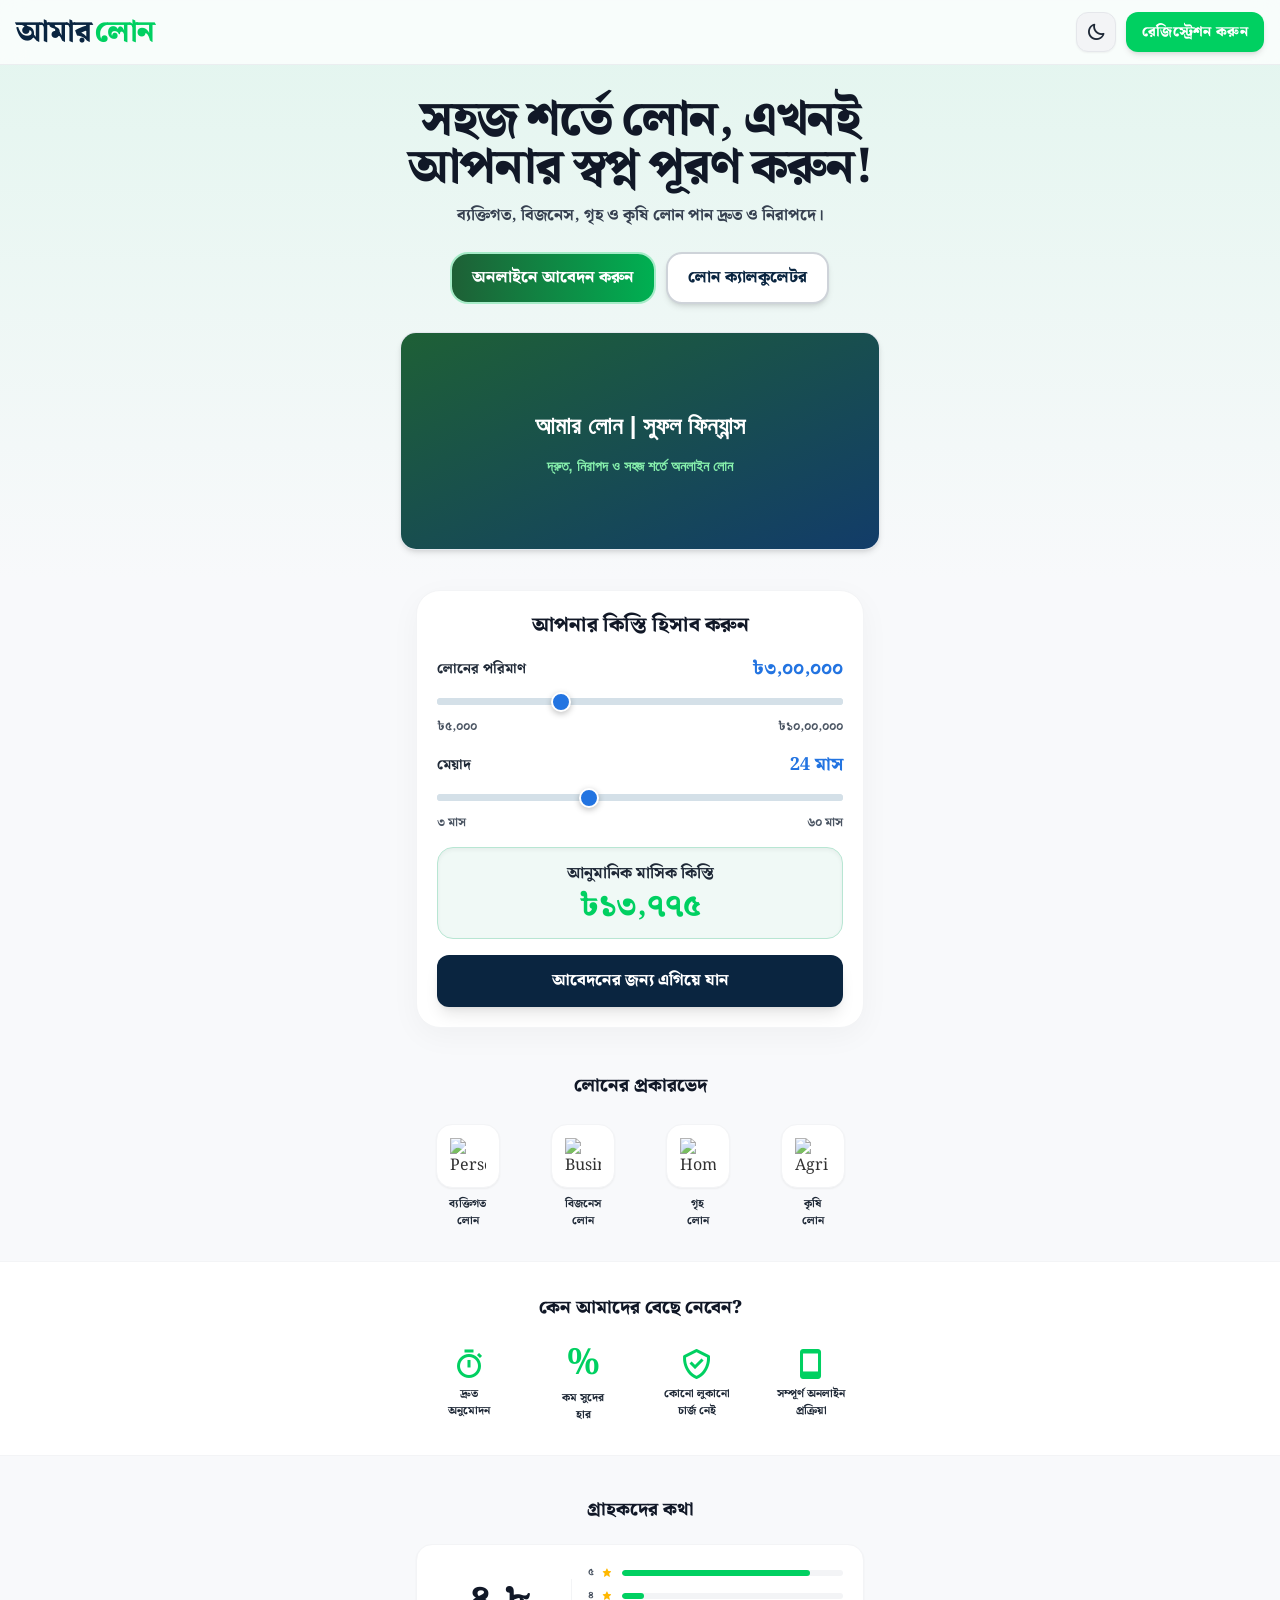
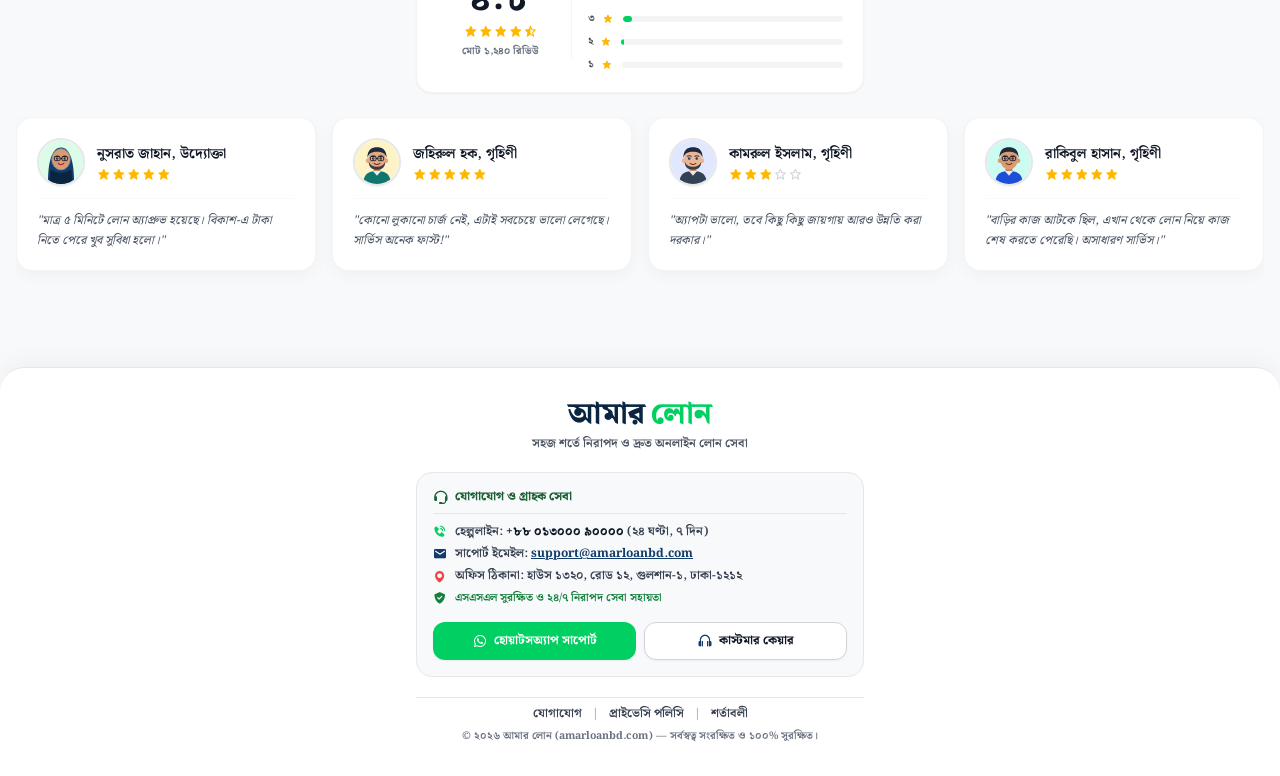
==== commit 76dada20: "Add files via upload" ====
--- a/index.html
+++ b/index.html
@@ -209,7 +209,7 @@
             <h3 class="text-lg font-black text-gray-900 mb-1.5">কাস্টমার কেয়ার</h3>
             <p class="text-xs font-bold text-gray-600 mb-4 leading-relaxed">যেকোনো সমস্যা বা প্রয়োজনে আমাদের সাপোর্ট টিমের সাথে যোগাযোগ করুন।</p>
             <div class="bg-[#f4f8fa] border border-[#d4e0e8] rounded-xl p-2.5 text-[11px] font-bold text-gray-800 mb-4 space-y-1">
-                <p>হেল্পলাইন: <strong class="text-[#123c69]">+৮৮ ০১৩০০০ ৯০০০০</strong></p>
+                <p>হেল্পলাইন: <strong id="cc_helpline_display" class="text-[#123c69] helpline-number-display">+৮৮ ০১৩০০০ ৯০০০০</strong> <span class="text-[10px] text-gray-600">(২৪ ঘণ্টা, ৭ দিন)</span></p>
                 <p>ইমেইল: <strong class="text-[#1e6036]">support@amarloanbd.com</strong></p>
             </div>
             <div class="space-y-2.5">
@@ -262,8 +262,8 @@
                 <button type="button" onclick="toggleDarkMode()" class="w-10 h-10 rounded-xl bg-gray-100 border border-gray-200 text-gray-800 flex items-center justify-center shadow-sm active:scale-95 transition-transform" title="ডার্ক / লাইট মোড">
                     <i class="bx bx-moon text-xl theme-toggle-icon"></i>
                 </button>
-                <button type="button" onclick="navigate('login-page')" class="px-5 py-2.5 rounded-xl font-black text-sm text-white bg-[#00d061] hover:bg-[#00b052] shadow-md active:scale-95 transition-all tracking-wide">
-                    লগইন করুন
+                <button type="button" onclick="navigate('register-page')" class="px-4 py-2.5 rounded-xl font-black text-sm text-white bg-[#00d061] hover:bg-[#00b052] shadow-md active:scale-95 transition-all tracking-wide">
+                    রেজিস্ট্রেশন করুন
                 </button>
             </div>
         </header>
@@ -296,7 +296,7 @@
                     <h3 class="text-center font-black text-gray-900 text-xl sm:text-2xl mb-4">আপনার কিস্তি হিসাব করুন</h3>
                     <div class="mb-4">
                         <div class="flex justify-between items-center mb-1.5">
-                            <span class="text-sm font-extrabold text-gray-800">লোনের পরিমাণ (Amount)</span>
+                            <span class="text-sm font-extrabold text-gray-800">লোনের পরিমাণ</span>
                             <span id="landing_amt_display" class="font-black text-[#2374e1] text-base sm:text-lg">৳৩,০০,০০০</span>
                         </div>
                         <input type="range" id="landing_loan_amount" min="5000" max="1000000" step="5000" value="300000" oninput="calculateLandingEMI()" class="w-full h-2 bg-gray-200 rounded-lg appearance-none cursor-pointer accent-[#2374e1]">
@@ -306,7 +306,7 @@
                     </div>
                     <div class="mb-4">
                         <div class="flex justify-between items-center mb-1.5">
-                            <span class="text-sm font-extrabold text-gray-800">মেয়াদ (Tenure)</span>
+                            <span class="text-sm font-extrabold text-gray-800">মেয়াদ</span>
                             <span id="landing_tenure_display" class="font-black text-[#2374e1] text-base sm:text-lg">২৪ মাস</span>
                         </div>
                         <input type="range" id="landing_loan_tenure" min="3" max="60" step="3" value="24" oninput="calculateLandingEMI()" class="w-full h-2 bg-gray-200 rounded-lg appearance-none cursor-pointer accent-[#2374e1]">
@@ -410,13 +410,13 @@
             </div>
             <div class="max-w-md mx-auto bg-[#f8f9fb] rounded-2xl p-4 border border-gray-200 space-y-2.5 text-left">
                 <h4 class="text-xs font-black text-[#1e6036] flex items-center gap-1.5 border-b border-gray-200 pb-2">
-                    <i class="bx bx-support text-base"></i> কন্টাক্ট ইনফরমেশন ও গ্রাহক সেবা (Support)
+                    <i class="bx bx-support text-base"></i> যোগাযোগ ও গ্রাহক সেবা
                 </h4>
                 <div class="space-y-1.5 text-xs font-bold text-gray-700">
-                    <p class="flex items-center gap-2"><i class="bx bxs-phone-call text-[#00d061] text-sm"></i><span>হেল্পলাইন: <strong class="text-gray-900">+৮৮ ০১৩০০০ ৯০০০০</strong> (সকাল ৯টা – রাত ১০টা)</span></p>
+                    <p class="flex items-center gap-2"><i class="bx bxs-phone-call text-[#00d061] text-sm"></i><span>হেল্পলাইন: <strong class="text-gray-900 helpline-number-display">+৮৮ ০১৩০০০ ৯০০০০</strong> (২৪ ঘণ্টা, ৭ দিন)</span></p>
                     <p class="flex items-center gap-2"><i class="bx bxs-envelope text-[#123c69] text-sm"></i><span>সাপোর্ট ইমেইল: <a href="mailto:support@amarloanbd.com" class="text-[#123c69] underline">support@amarloanbd.com</a></span></p>
                     <p class="flex items-start gap-2"><i class="bx bxs-map text-red-500 text-sm mt-0.5"></i><span>অফিস ঠিকানা: হাউস ১৩২০, রোড ১২, গুলশান-১, ঢাকা-১২১২</span></p>
-                    <p class="flex items-center gap-2 text-[#15803d] text-[11px]"><i class="bx bxs-check-shield text-sm"></i><span>SSL এনক্রিপ্টেড ও ২৪/৭ নিরাপদ সেবা সহায়তা</span></p>
+                    <p class="flex items-center gap-2 text-[#15803d] text-[11px]"><i class="bx bxs-check-shield text-sm"></i><span>এসএসএল সুরক্ষিত ও ২৪/৭ নিরাপদ সেবা সহায়তা</span></p>
                 </div>
                 <div class="grid grid-cols-2 gap-2 pt-1.5">
                     <button type="button" onclick="openWhatsApp()" class="bg-[#00d061] hover:bg-[#00b052] text-white py-2.5 rounded-xl text-xs font-extrabold flex items-center justify-center gap-1.5 shadow-sm active:scale-95 transition-transform">
@@ -435,14 +435,12 @@
                     <span class="text-gray-400">|</span>
                     <a href="javascript:void(0)" onclick="navigate('about-page')" class="hover:text-[#00d061] transition-colors">শর্তাবলী</a>
                 </div>
-                <p class="text-[10px] font-bold text-gray-500">© ২০২৬ আমার লোন (amarloanbd.com) — সর্বস্বত্ব সংরক্ষিত ও ১০০% সুরক্ষিত।</p>
+                <p class="single-line-fit font-bold text-gray-500">© ২০২৬ আমার লোন (amarloanbd.com) — সর্বস্বত্ব সংরক্ষিত ও ১০০% সুরক্ষিত।</p>
             </div>
         </footer>
     </div>
 
-    <!-- ============================================== -->
     <!-- 1B. REGISTRATION PAGE -->
-    <!-- ============================================== -->
     <div id="register-page" class="page flex-col min-h-screen bg-gradient-to-b from-[#e4f2f7] via-[#edf6fa] to-[#e2f0f6]">
         <header class="w-full bg-[#e9f4f9]/95 backdrop-blur-md sticky top-0 z-50 px-4 py-3 flex items-center justify-between border-b border-[#d5e7f0]">
             <button type="button" onclick="navigate('landing-page')" class="flex items-center gap-1.5 text-sm font-extrabold text-gray-900 hover:text-[#1e6036] transition-colors">
@@ -469,41 +467,60 @@
                 <div class="text-center mb-6">
                     <div class="w-14 h-14 rounded-full bg-[#eef7f2] border border-[#a7d7bc] text-[#1e6036] flex items-center justify-center mx-auto mb-3"><i class="bx bxs-user-plus text-3xl"></i></div>
                     <h2 class="text-2xl font-black text-gray-900 mb-1.5">একাউন্ট তৈরি করুন</h2>
-                    <p class="text-xs text-gray-600 leading-relaxed font-bold">সহজেই আপনার ইউজার আইডি ও পাসওয়ার্ড তৈরি করে<br>আবেদনের পরবর্তী ধাপে যান।</p>
+                    <p class="text-xs text-gray-600 leading-relaxed font-bold">আপনার নাম, মোবাইল নম্বর, পেশা ও পাসওয়ার্ড দিয়ে<br>সহজেই একাউন্ট তৈরি করুন।</p>
                 </div>
 
                 <form onsubmit="handleRegistration(event)" class="space-y-4" autocomplete="off">
                     <div>
-                        <label class="block text-xs font-extrabold text-gray-800 mb-1.5">ইউজার আইডি (User ID)</label>
+                        <label class="block text-xs font-extrabold text-gray-800 mb-1.5">পূর্ণ নাম</label>
                         <div class="flex items-center border border-[#748490] focus-within:border-[#1e6036] rounded-xl overflow-hidden bg-[#f0f4f7] focus-within:bg-white transition-colors">
-                            <input type="text" id="reg_userid" oninput="checkUserIdAvailability(this)" placeholder="যেমন- user123 (কমপক্ষে ৬ অক্ষর)" required minlength="6" class="w-full px-3 py-2.5 outline-none text-gray-900 text-sm bg-transparent font-extrabold">
-                            <span id="userid_status_icon" class="pr-3 text-gray-400"><i class="bx bxs-check-circle text-xl"></i></span>
-                        </div>
-                        <p id="userid_status_text" class="text-[10px] font-bold text-gray-500 mt-1 hidden"></p>
+                            <input type="text" id="reg_name" oninput="sanitizeRegNameInput(this)" placeholder="আপনার পূর্ণ নাম লিখুন" required class="w-full px-3 py-2.5 outline-none text-gray-900 text-sm bg-transparent font-extrabold">
+                        </div>
                     </div>
                     <div>
-                        <label class="block text-xs font-extrabold text-gray-800 mb-1.5">মোবাইল নম্বর বা ইমেইল</label>
+                        <label class="block text-xs font-extrabold text-gray-800 mb-1.5">মোবাইল নম্বর</label>
                         <div class="flex items-center border border-[#748490] focus-within:border-[#1e6036] rounded-xl overflow-hidden bg-[#f0f4f7] focus-within:bg-white transition-colors">
-                            <input type="text" id="reg_contact" placeholder="আপনার মোবাইল বা ইমেইল দিন" required class="w-full px-3 py-2.5 outline-none text-gray-900 text-sm bg-transparent font-bold">
+                            <input type="tel" id="reg_contact" placeholder="১১ ডিজিটের মোবাইল নম্বর দিন (01XXXXXXXXX)" required class="w-full px-3 py-2.5 outline-none text-gray-900 text-sm bg-transparent font-extrabold">
                         </div>
                     </div>
                     <div>
-                        <label class="block text-xs font-extrabold text-gray-800 mb-1.5">নতুন পাসওয়ার্ড</label>
+                        <label class="block text-xs font-extrabold text-gray-800 mb-1.5">পেশা</label>
                         <div class="flex items-center border border-[#748490] focus-within:border-[#1e6036] rounded-xl overflow-hidden bg-[#f0f4f7] focus-within:bg-white transition-colors">
-                            <input type="password" id="reg_pass" placeholder="কমপক্ষে ৬ অক্ষরের পাসওয়ার্ড" required minlength="6" class="w-full px-3 py-2.5 outline-none text-gray-900 text-sm bg-transparent font-bold">
+                            <select id="reg_occupation" required class="w-full px-3 py-2.5 outline-none text-gray-900 text-sm bg-transparent font-extrabold cursor-pointer">
+                                <option value="" disabled selected>আপনার পেশা নির্বাচন করুন</option>
+                                <option value="ব্যবসায়ী">ব্যবসায়ী</option>
+                                <option value="সরকারি চাকরি">সরকারি চাকরি</option>
+                                <option value="বেসরকারি চাকরি">বেসরকারি চাকরি</option>
+                                <option value="দোকানদার / ক্ষুদ্র ব্যবসায়ী">দোকানদার / ক্ষুদ্র ব্যবসায়ী</option>
+                                <option value="কৃষক / কৃষি কাজ">কৃষক / কৃষি কাজ</option>
+                                <option value="প্রবাসী / রেমিট্যান্স যোদ্ধা">প্রবাসী / রেমিট্যান্স যোদ্ধা</option>
+                                <option value="শিক্ষক / শিক্ষিকা">শিক্ষক / শিক্ষিকা</option>
+                                <option value="ফ্রিল্যান্সার / অনলাইন পেশাজীবী">ফ্রিল্যান্সার / অনলাইন পেশাজীবী</option>
+                                <option value="ড্রাইভার / পরিবহন চালক">ড্রাইভার / পরিবহন চালক</option>
+                                <option value="গার্মেন্টস / কারখানা কর্মী">গার্মেন্টস / কারখানা কর্মী</option>
+                                <option value="ইঞ্জিনিয়ার / টেকনিশিয়ান">ইঞ্জিনিয়ার / টেকনিশিয়ান</option>
+                                <option value="ডাক্তার / নার্স / স্বাস্থ্যকর্মী">ডাক্তার / নার্স / স্বাস্থ্যকর্মী</option>
+                                <option value="মৎস্য / পোল্ট্রি খামারি">মৎস্য / পোল্ট্রি খামারি</option>
+                                <option value="ছাত্র / শিক্ষার্থী">ছাত্র / শিক্ষার্থী</option>
+                                <option value="গৃহিণী">গৃহিণী</option>
+                                <option value="দিনমজুর / নির্মাণ শ্রমিক">দিনমজুর / নির্মাণ শ্রমিক</option>
+                                <option value="অন্যান্য">অন্যান্য</option>
+                            </select>
+                        </div>
+                    </div>
+                    <div>
+                        <label class="block text-xs font-extrabold text-gray-800 mb-1.5">পাসওয়ার্ড</label>
+                        <div class="flex items-center border border-[#748490] focus-within:border-[#1e6036] rounded-xl overflow-hidden bg-[#f0f4f7] focus-within:bg-white transition-colors">
+                            <input type="password" id="reg_pass" placeholder="কমপক্ষে ৬ অক্ষরের পাসওয়ার্ড দিন" required minlength="6" class="w-full px-3 py-2.5 outline-none text-gray-900 text-sm bg-transparent font-bold">
                             <span class="pr-3 text-gray-500 cursor-pointer hover:text-[#1e6036]" onclick="togglePassword('reg_pass', this)"><i class="bx bx-hide text-xl"></i></span>
                         </div>
                     </div>
-                    <div>
-                        <label class="block text-xs font-extrabold text-gray-800 mb-1.5">পাসওয়ার্ড নিশ্চিত করুন</label>
-                        <div class="flex items-center border border-[#748490] focus-within:border-[#1e6036] rounded-xl overflow-hidden bg-[#f0f4f7] focus-within:bg-white transition-colors">
-                            <input type="password" id="reg_pass_confirm" placeholder="পুনরায় পাসওয়ার্ড দিন" required minlength="6" class="w-full px-3 py-2.5 outline-none text-gray-900 text-sm bg-transparent font-bold">
-                        </div>
-                    </div>
                     <div class="pt-1 pb-1">
-                        <label class="flex items-start gap-2 cursor-pointer">
-                            <input type="checkbox" id="reg_robot_check" required class="w-4 h-4 mt-0.5 accent-[#1e6036] rounded cursor-pointer border-gray-400">
-                            <span class="text-xs text-gray-700 font-bold">আমি শর্তাবলী এবং গোপনীয়তা নীতিমালার সাথে একমত।</span>
+                        <label class="custom-check-box">
+                            <input type="checkbox" id="reg_robot_check" required class="custom-check-input">
+                            <span class="text-xs sm:text-sm text-gray-900 font-extrabold leading-relaxed">
+                                আমি শর্তাবলী এবং গোপনীয়তা নীতিমালার সাথে একমত।
+                            </span>
                         </label>
                     </div>
                     <button type="submit" id="reg_submit_btn" class="w-full bg-[#1e6036] hover:bg-[#164b29] text-white py-3.5 rounded-xl flex justify-center items-center shadow-md active:scale-95 transition-all font-extrabold text-sm">
@@ -549,14 +566,14 @@
                 <div class="text-center mb-6">
                     <div class="w-14 h-14 rounded-full bg-[#eef7f2] border border-[#a7d7bc] text-[#1e6036] flex items-center justify-center mx-auto mb-3"><i class="bx bxs-lock-open-alt text-3xl"></i></div>
                     <h2 class="text-2xl font-black text-gray-900 mb-1.5">একাউন্টে লগইন করুন</h2>
-                    <p class="text-xs text-gray-600 leading-relaxed font-bold">নিচে আপনার ইউজার আইডি বা নম্বর দিয়ে লগইন করুন।</p>
+                    <p class="text-xs text-gray-600 leading-relaxed font-bold">নিচে আপনার মোবাইল নম্বর অথবা ইমেইল ও পাসওয়ার্ড দিয়ে লগইন করুন।</p>
                 </div>
 
                 <form onsubmit="handleLogin(event)" class="space-y-4" autocomplete="off">
                     <div>
-                        <label class="block text-xs font-extrabold text-gray-800 mb-1.5">ইউজার আইডি, মোবাইল বা ইমেইল</label>
+                        <label class="block text-xs font-extrabold text-gray-800 mb-1.5">মোবাইল নম্বর অথবা ইমেইল</label>
                         <div class="flex items-center border border-[#748490] focus-within:border-[#1e6036] rounded-xl overflow-hidden bg-[#f0f4f7] focus-within:bg-white transition-colors">
-                            <input type="text" id="login_userid" placeholder="আইডি / নম্বর / ইমেইল দিন" required class="w-full px-3 py-2.5 outline-none text-gray-900 text-sm bg-transparent font-extrabold">
+                            <input type="text" id="login_userid" placeholder="আপনার মোবাইল নম্বর বা ইমেইল দিন" required class="w-full px-3 py-2.5 outline-none text-gray-900 text-sm bg-transparent font-extrabold">
                         </div>
                     </div>
                     <div>
@@ -641,11 +658,22 @@
             return String(str).replace(/[০-৯]/g, d => map[d]).replace(/[\s-]/g, '');
         }
 
+        function toggleLoadingSpinner(show) {
+            const sp = document.getElementById('loading-spinner');
+            if (!sp) return;
+            if (show) {
+                sp.classList.remove('hidden');
+                sp.style.display = 'flex';
+            } else {
+                sp.classList.add('hidden');
+                sp.style.display = '';
+            }
+        }
+
         function showSpinner(callback) {
-            const sp = document.getElementById('loading-spinner');
-            if (sp) sp.classList.remove('hidden');
+            toggleLoadingSpinner(true);
             setTimeout(() => {
-                if (sp) sp.classList.add('hidden');
+                toggleLoadingSpinner(false);
                 if (callback) callback();
             }, 1200);
         }
@@ -795,6 +823,10 @@
             applyLandingAdaptiveTheme();
 
             if (typeof syncModuleViewsWithAdmin === 'function') syncModuleViewsWithAdmin();
+			const helplineNo = localStorage.getItem('app_helpline_number') || '+৮৮ ০১৩০০০ ৯০০০০';
+            document.querySelectorAll('.helpline-number-display').forEach(el => el.innerText = helplineNo);
+            const headlineEl = document.getElementById('home_top_headline_text');
+            if (headlineEl) headlineEl.innerText = localStorage.getItem('app_home_headline') || 'স্বাগতম আমার লোন বিডি-তে! সহজ শর্তে ও দ্রুত সময়ে আপনার কাঙ্ক্ষিত লোন গ্রহণ করুন।';
         }
 
         function isUserLoggedIn() {
@@ -855,31 +887,52 @@
             localStorage.removeItem('failed_login_attempts'); localStorage.removeItem('login_lock_until');
         }
 
+        function sanitizeRegNameInput(input) {
+            if (!input) return;
+            const cleaned = String(input.value || '').replace(/[0-9০-৯]/g, '').replace(/\s{2,}/g, ' ');
+            if (input.value !== cleaned) input.value = cleaned;
+        }
+
         async function handleRegistration(e) {
             e.preventDefault();
-            await ensureUserDataListeners();
-            const userIdRaw = document.getElementById('reg_userid').value.trim();
-            const userIdInput = sanitizeInput(userIdRaw.toLowerCase());
-            const contact = sanitizeInput(document.getElementById('reg_contact').value.trim());
+            const nameInputEl = document.getElementById('reg_name');
+            if (nameInputEl) sanitizeRegNameInput(nameInputEl);
+            const cleanName = sanitizeInput((nameInputEl ? nameInputEl.value : '').replace(/[0-9০-৯]/g, '').replace(/\s+/g, ' ').trim());
+            const contactRaw = document.getElementById('reg_contact').value.trim();
+            const contact = sanitizeInput(contactRaw);
+            const occupation = sanitizeInput((document.getElementById('reg_occupation') ? document.getElementById('reg_occupation').value : '').trim());
             const pass = document.getElementById('reg_pass').value;
-            const passConfirm = document.getElementById('reg_pass_confirm').value;
             const isRobotChecked = document.getElementById('reg_robot_check').checked;
-            if (!userIdInput || !contact || !pass || !passConfirm) return showPopup('সতর্কতা', 'অনুগ্রহ করে ফর্মের সমস্ত তথ্য সঠিকভাবে পূরণ করুন।', 'error');
+
+            if (!cleanName || cleanName.length < 2 || !/[a-zA-Z\u0980-\u09FF]/.test(cleanName)) {
+                return showPopup('ভুল নাম!', 'অনুগ্রহ করে সংখ্যা ছাড়া আপনার সঠিক নাম লিখুন।', 'error');
+            }
+            if (!contact || !occupation || !pass) return showPopup('সতর্কতা', 'অনুগ্রহ করে নাম, মোবাইল নম্বর, পেশা এবং পাসওয়ার্ড পূরণ করুন।', 'error');
             if (!isRobotChecked) return showPopup('ভেরিফিকেশন ব্যর্থ!', 'অনুগ্রহ করে শর্তাবলী এবং গোপনীয়তা নীতিমালায় টিক দিন।', 'error');
-            if (userIdRaw.length < 6 || !/^[a-zA-Z0-9]+$/.test(userIdRaw)) return showPopup('ত্রুটি!', 'ইউজার আইডিটি অন্তত ৬ অক্ষরের হতে হবে এবং শুধুমাত্র ইংরেজি অক্ষর ও সংখ্যা থাকতে হবে।', 'error');
-            if (pass !== passConfirm) return showPopup('ত্রুটি!', 'পাসওয়ার্ড দুটি মিলছে না। পুনরায় চেক করুন।', 'error');
             if (pass.length < 6) return showPopup('ত্রুটি!', 'পাসওয়ার্ড সর্বনিম্ন ৬ অক্ষরের হতে হবে।', 'error');
 
-            let users = JSON.parse(localStorage.getItem('admin_users') || '[]');
-            if (users.find(u => u.userId === userIdInput)) return showPopup('সতর্কতা!', 'এই ইউজার আইডিটি (User ID) ইতিমধ্যে ব্যবহৃত হয়েছে। অনুগ্রহ করে অন্য একটি আইডি দিন।', 'error');
-
-            showSpinner(async () => {
-                const isEmailContact = contact.includes('@');
-                const userPhoneVal = isEmailContact ? '' : contact;
+            const isEmailContact = contact.includes('@');
+            const cleanContactPhone = isEmailContact ? '' : toEnglishPhone(contact).replace(/^\+/, '');
+            if (!isEmailContact && !/^(88)?01[3-9]\d{8}$/.test(cleanContactPhone)) {
+                return showPopup('ভুল নম্বর!', 'অনুগ্রহ করে সঠিক ১১ ডিজিটের মোবাইল নম্বর দিন।', 'error');
+            }
+            const userIdInput = isEmailContact ? contact.toLowerCase() : (cleanContactPhone.startsWith('880') ? cleanContactPhone.slice(2) : cleanContactPhone);
+
+            toggleLoadingSpinner(true);
+            const startedAt = Date.now();
+            try {
+                await ensureUserDataListeners();
+                let users = JSON.parse(localStorage.getItem('admin_users') || '[]');
+                if (users.find(u => u.userId === userIdInput || (u.phone && cleanContactPhone && u.phone === userIdInput) || (u.email && isEmailContact && u.email.toLowerCase() === userIdInput))) {
+                    toggleLoadingSpinner(false);
+                    return showPopup('সতর্কতা!', 'এই মোবাইল নম্বর দিয়ে ইতিমধ্যে একাউন্ট তৈরি করা আছে। অনুগ্রহ করে লগইন করুন।', 'error');
+                }
+
                 const newUser = {
-                    id: Date.now(), createdAt: Date.now(), userId: userIdInput, name: userIdInput,
-                    phone: userPhoneVal, email: isEmailContact ? contact : '', nid: '', address: '',
-                    occupation: '', bankName: 'সোনালী ব্যাংক লিমিটেড', bankAccount: '',
+                    id: Date.now(), createdAt: Date.now(), userId: userIdInput, name: cleanName,
+                    phone: isEmailContact ? '' : userIdInput, email: isEmailContact ? userIdInput : '',
+                    nid: '', address: '', occupation: occupation,
+                    bankName: 'সোনালী ব্যাংক লিমিটেড', bankAccount: '',
                     creditScore: 750, loanLimit: 500000, pass: pass, verified: false
                 };
                 users.push(newUser);
@@ -890,51 +943,83 @@
                 localStorage.removeItem('current_loan_data');
                 currentLoan = { amount: 0, duration: 0, calculatedFee: 0, nidFront: '', nidBack: '', selfie: '' };
                 window._sessionUploadedDocs = { nidFront: false, nidBack: false, selfie: false };
-                localStorage.setItem('logged_user_phone', userPhoneVal);
+                window._bankPreselectedFromHome = false;
+                if (typeof resetLoanDocumentFieldsDOM === 'function') resetLoanDocumentFieldsDOM();
+                localStorage.setItem('logged_user_phone', newUser.phone);
                 localStorage.setItem('logged_user_id', userIdInput);
-                currentUser = { name: userIdInput, phone: userPhoneVal, userId: userIdInput };
+                currentUser = { name: cleanName, phone: newUser.phone, userId: userIdInput };
                 ensureLoanDataListener();
                 await ensureModuleLoaded('dash');
-                if (typeof updateUserUIDisplay === 'function') updateUserUIDisplay(userIdInput, userPhoneVal, null);
-                showPopup('অভিনন্দন!', 'আপনার একাউন্ট সফলভাবে তৈরি হয়েছে!', 'success', () => {
-                    document.getElementById('reg_robot_check').checked = false;
-                    navigate('home-page');
-                });
-            });
+                if (typeof updateUserUIDisplay === 'function') updateUserUIDisplay(cleanName, newUser.phone, null);
+
+                const remain = Math.max(0, 900 - (Date.now() - startedAt));
+                setTimeout(() => {
+                    toggleLoadingSpinner(false);
+                    showPopup('অভিনন্দন!', 'আপনার একাউন্ট সফলভাবে তৈরি হয়েছে!', 'success', () => {
+                        document.getElementById('reg_robot_check').checked = false;
+                        navigate('home-page');
+                    });
+                }, remain);
+            } catch (err) {
+                toggleLoadingSpinner(false);
+                showPopup('ত্রুটি!', 'একাউন্ট তৈরি করতে সমস্যা হয়েছে। আবার চেষ্টা করুন।', 'error');
+            }
         }
 
         async function handleLogin(e) {
             e.preventDefault();
             if (checkLoginLockout()) return;
-            await ensureUserDataListeners();
-            const userIdInput = sanitizeInput(document.getElementById('login_userid').value.trim().toLowerCase());
+            const rawInput = sanitizeInput(document.getElementById('login_userid').value.trim());
+            const lowerInput = rawInput.toLowerCase();
+            const cleanPhone = toEnglishPhone(rawInput).replace(/^\+/, '');
+            const normalizedPhone = cleanPhone.startsWith('880') ? cleanPhone.slice(2) : cleanPhone;
             const pass = document.getElementById('login_pass').value;
-            if (!userIdInput || !pass) return showPopup('সতর্কতা', 'অনুগ্রহ করে ইউজার আইডি এবং পাসওয়ার্ড দিন।', 'error');
-
-            let users = JSON.parse(localStorage.getItem('admin_users') || '[]');
-            let matchedUser = users.find(u => u.userId === userIdInput || u.phone === userIdInput || (u.email && u.email === userIdInput));
-            if (!matchedUser) {
-                registerFailedAttempt();
-                return showPopup('লগইন ব্যর্থ!', 'এই ইউজার আইডি বা নম্বর দিয়ে কোনো একাউন্ট পাওয়া যায়নি। তথ্য চেক করুন অথবা নতুন অ্যাকাউন্ট তৈরি করুন।', 'error');
-            }
-            if (matchedUser.pass !== pass) {
-                registerFailedAttempt();
-                return showPopup('লগইন ব্যর্থ!', 'ভুল পাসওয়ার্ড প্রদান করেছেন! সঠিক পাসওয়ার্ড দিয়ে চেষ্টা করুন।', 'error');
-            }
-
-            showSpinner(async () => {
+            if (!rawInput || !pass) return showPopup('সতর্কতা', 'অনুগ্রহ করে মোবাইল নম্বর বা ইমেইল এবং পাসওয়ার্ড দিন।', 'error');
+
+            toggleLoadingSpinner(true);
+            const startedAt = Date.now();
+            try {
+                await ensureUserDataListeners();
+                let users = JSON.parse(localStorage.getItem('admin_users') || '[]');
+                let matchedUser = users.find(u =>
+                    u.userId === lowerInput ||
+                    u.userId === normalizedPhone ||
+                    (u.phone && (u.phone === lowerInput || u.phone === normalizedPhone)) ||
+                    (u.email && u.email.toLowerCase() === lowerInput)
+                );
+                if (!matchedUser) {
+                    toggleLoadingSpinner(false);
+                    registerFailedAttempt();
+                    return showPopup('লগইন ব্যর্থ!', 'এই মোবাইল নম্বর বা ইমেইল দিয়ে কোনো একাউন্ট পাওয়া যায়নি। তথ্য চেক করুন অথবা নতুন অ্যাকাউন্ট তৈরি করুন।', 'error');
+                }
+                if (matchedUser.pass !== pass) {
+                    toggleLoadingSpinner(false);
+                    registerFailedAttempt();
+                    return showPopup('লগইন ব্যর্থ!', 'ভুল পাসওয়ার্ড প্রদান করেছেন! সঠিক পাসওয়ার্ড দিয়ে চেষ্টা করুন।', 'error');
+                }
+
                 localStorage.removeItem('current_loan_data');
                 currentLoan = { amount: 0, duration: 0, calculatedFee: 0, nidFront: '', nidBack: '', selfie: '' };
                 window._sessionUploadedDocs = { nidFront: false, nidBack: false, selfie: false };
+                window._bankPreselectedFromHome = false;
+                if (typeof resetLoanDocumentFieldsDOM === 'function') resetLoanDocumentFieldsDOM();
                 localStorage.setItem('logged_user_phone', matchedUser.phone || "");
-                localStorage.setItem('logged_user_id', matchedUser.userId || userIdInput);
+                localStorage.setItem('logged_user_id', matchedUser.userId || normalizedPhone);
                 currentUser = { name: matchedUser.name, phone: matchedUser.phone, userId: matchedUser.userId };
                 resetLoginAttempts();
                 ensureLoanDataListener();
                 await ensureModuleLoaded('dash');
                 if (typeof updateUserUIDisplay === 'function') updateUserUIDisplay(matchedUser.name, matchedUser.phone, matchedUser.profilePic);
-                showPopup('লগইন সফল!', `স্বাগতম ${matchedUser.name}! আপনি সফলভাবে লগইন করেছেন।`, 'success', () => navigate('home-page'));
-            });
+
+                const remain = Math.max(0, 900 - (Date.now() - startedAt));
+                setTimeout(() => {
+                    toggleLoadingSpinner(false);
+                    showPopup('লগইন সফল!', `স্বাগতম ${matchedUser.name}! আপনি সফলভাবে লগইন করেছেন।`, 'success', () => navigate('home-page'));
+                }, remain);
+            } catch (err) {
+                toggleLoadingSpinner(false);
+                showPopup('ত্রুটি!', 'লগইন করতে সমস্যা হয়েছে। ইন্টারনেট চেক করে আবার চেষ্টা করুন।', 'error');
+            }
         }
 
         function handleUserLogout() {
@@ -974,7 +1059,7 @@
             } finally { if (sp) sp.classList.add('hidden'); }
         }
 
-        const DASH_PAGES = ['home-page', 'my-loans-page', 'transactions-page', 'profile-page', 'inbox-page', 'settings-page', 'about-page'];
+        const DASH_PAGES = ['home-page', 'my-loans-page', 'transactions-page', 'profile-page', 'inbox-page', 'settings-page', 'about-page','gallery-page'];
         const LOAN_PAGES = ['apply-page', 'nid-verify-page', 'summary-page', 'deposit-page', 'payment-details-page', 'payment-success-page', 'emi-payment-page', 'emi-success-page', 'cashout-page'];
         const OCR_PAGES  = ['payment-details-page', 'cashout-page', 'emi-payment-page'];
 
--- a/modules/app-style.css
+++ b/modules/app-style.css
@@ -845,4 +845,123 @@
 @media (min-width: 768px) {
     .md\:text-base { font-size: 1rem; line-height: 1.5rem; }
     .md\:text-5xl { font-size: 3rem; line-height: 1; }
-}+}
+/* ========================================================= */
+/* CUSTOM CHECKBOXES, 1-LINE FIT, HEADLINE BAR & FULL LOGOS  */
+/* ========================================================= */
+
+/* ১. বড় ও স্পষ্ট ব্র্যাকেটযুক্ত টিকমার্ক (Checkbox) বক্স */
+.custom-check-box {
+    display: flex;
+    align-items: flex-start;
+    gap: 0.75rem;
+    padding: 0.875rem;
+    background-color: #eef7f2;
+    border: 2px solid #1e6036;
+    border-radius: 0.875rem;
+    box-shadow: 0 2px 8px rgba(30, 96, 54, 0.10);
+    cursor: pointer;
+    transition: background-color 0.15s ease, box-shadow 0.15s ease;
+}
+.custom-check-box:active {
+    transform: scale(0.99);
+}
+.custom-check-input {
+    -webkit-appearance: none !important;
+    appearance: none !important;
+    width: 24px !important;
+    height: 24px !important;
+    min-width: 24px !important;
+    min-height: 24px !important;
+    margin-top: 1px;
+    border: 2.5px solid #1e6036 !important;
+    border-radius: 6px !important;
+    background-color: #ffffff !important;
+    display: inline-flex !important;
+    align-items: center;
+    justify-content: center;
+    cursor: pointer;
+    position: relative;
+    flex-shrink: 0;
+}
+.custom-check-input:checked {
+    background-color: #1e6036 !important;
+    border-color: #1e6036 !important;
+}
+.custom-check-input:checked::after {
+    content: "✓";
+    color: #ffffff;
+    font-size: 16px;
+    font-weight: 900;
+    line-height: 1;
+}
+.check-hint-pill {
+    display: inline-block;
+    margin-left: 0.25rem;
+    padding: 0.1rem 0.45rem;
+    border-radius: 9999px;
+    background-color: #ffffff;
+    border: 1px solid #1e6036;
+    color: #1e6036;
+    font-size: 10px;
+    font-weight: 900;
+    vertical-align: middle;
+}
+body.dark-mode .custom-check-box {
+    background-color: #132a23 !important;
+    border-color: #34d399 !important;
+}
+body.dark-mode .custom-check-input {
+    border-color: #34d399 !important;
+    background-color: #0f172a !important;
+}
+body.dark-mode .custom-check-input:checked {
+    background-color: #16a34a !important;
+    border-color: #34d399 !important;
+}
+body.dark-mode .check-hint-pill {
+    background-color: #0f172a !important;
+    border-color: #34d399 !important;
+    color: #34d399 !important;
+}
+
+/* ২. এক লাইনে ফিট হওয়া টেক্সট (কপিরাইট ও বাংলাদেশ ব্যাংক ব্যানার) */
+.single-line-fit {
+    white-space: nowrap !important;
+    font-size: clamp(8.5px, 2.35vw, 10.5px) !important;
+    line-height: 1.3 !important;
+}
+.single-line-bb-title {
+    white-space: nowrap !important;
+    font-size: clamp(9.5px, 2.95vw, 13.5px) !important;
+    line-height: 1.3 !important;
+}
+.single-line-bb-sub {
+    white-space: nowrap !important;
+    font-size: clamp(9.5px, 2.85vw, 13px) !important;
+    line-height: 1.3 !important;
+}
+
+/* ৩. হোমপেজের উপরের ফুল-উইডথ চলমান হেডলাইন ব্যানার */
+.headline-marquee-track {
+    display: flex;
+    width: max-content;
+    white-space: nowrap;
+    animation: headlineGlide 42s linear infinite;
+}
+@keyframes headlineGlide {
+    0% { transform: translateX(100vw); }
+    100% { transform: translateX(-100%); }
+}
+
+/* ৪. ব্যাংকের লোগো পুরো বক্স ভর্তি হয়ে থাকার ক্লাস */
+.h-11 { height: 2.75rem; }
+.h-\[26px\] { height: 26px; }
+.h-\[72px\] { height: 72px; }
+.w-\[104px\] { width: 104px; }
+.p-0 { padding: 0px !important; }
+
+/* ৫. টাইমলাইন সবুজ ব্যাজ ও গোল লোডিং স্পিনারের ঘূর্ণায়মান রঙিন বর্ডার */
+.bg-\[\#15803d\] { background-color: #15803d !important; }
+.border-t-\[\#1e6036\] { border-top-color: #1e6036 !important; }
+body.dark-mode .border-t-\[\#1e6036\] { border-top-color: #34d399 !important; }
--- a/modules/theme.css
+++ b/modules/theme.css
@@ -292,10 +292,12 @@
 #landing-page.lp-themed > header span.text-\[\#00d061\] {
     color: rgb(var(--lp-btn)) !important;
 }
-#landing-page.lp-themed > header button[onclick*="login-page"] {
+
+#landing-page.lp-themed > header button[onclick*="register-page"] {
     background: linear-gradient(135deg, rgb(var(--lp-btn)), rgb(var(--lp-btn-dark))) !important;
     box-shadow: 0 6px 16px -3px rgba(var(--lp-btn), 0.45) !important;
 }
+
 #landing-page.lp-themed main > section:first-child {
     background:
         radial-gradient(circle at 50% 12%, rgba(var(--lp-top), 0.40) 0%, transparent 62%),
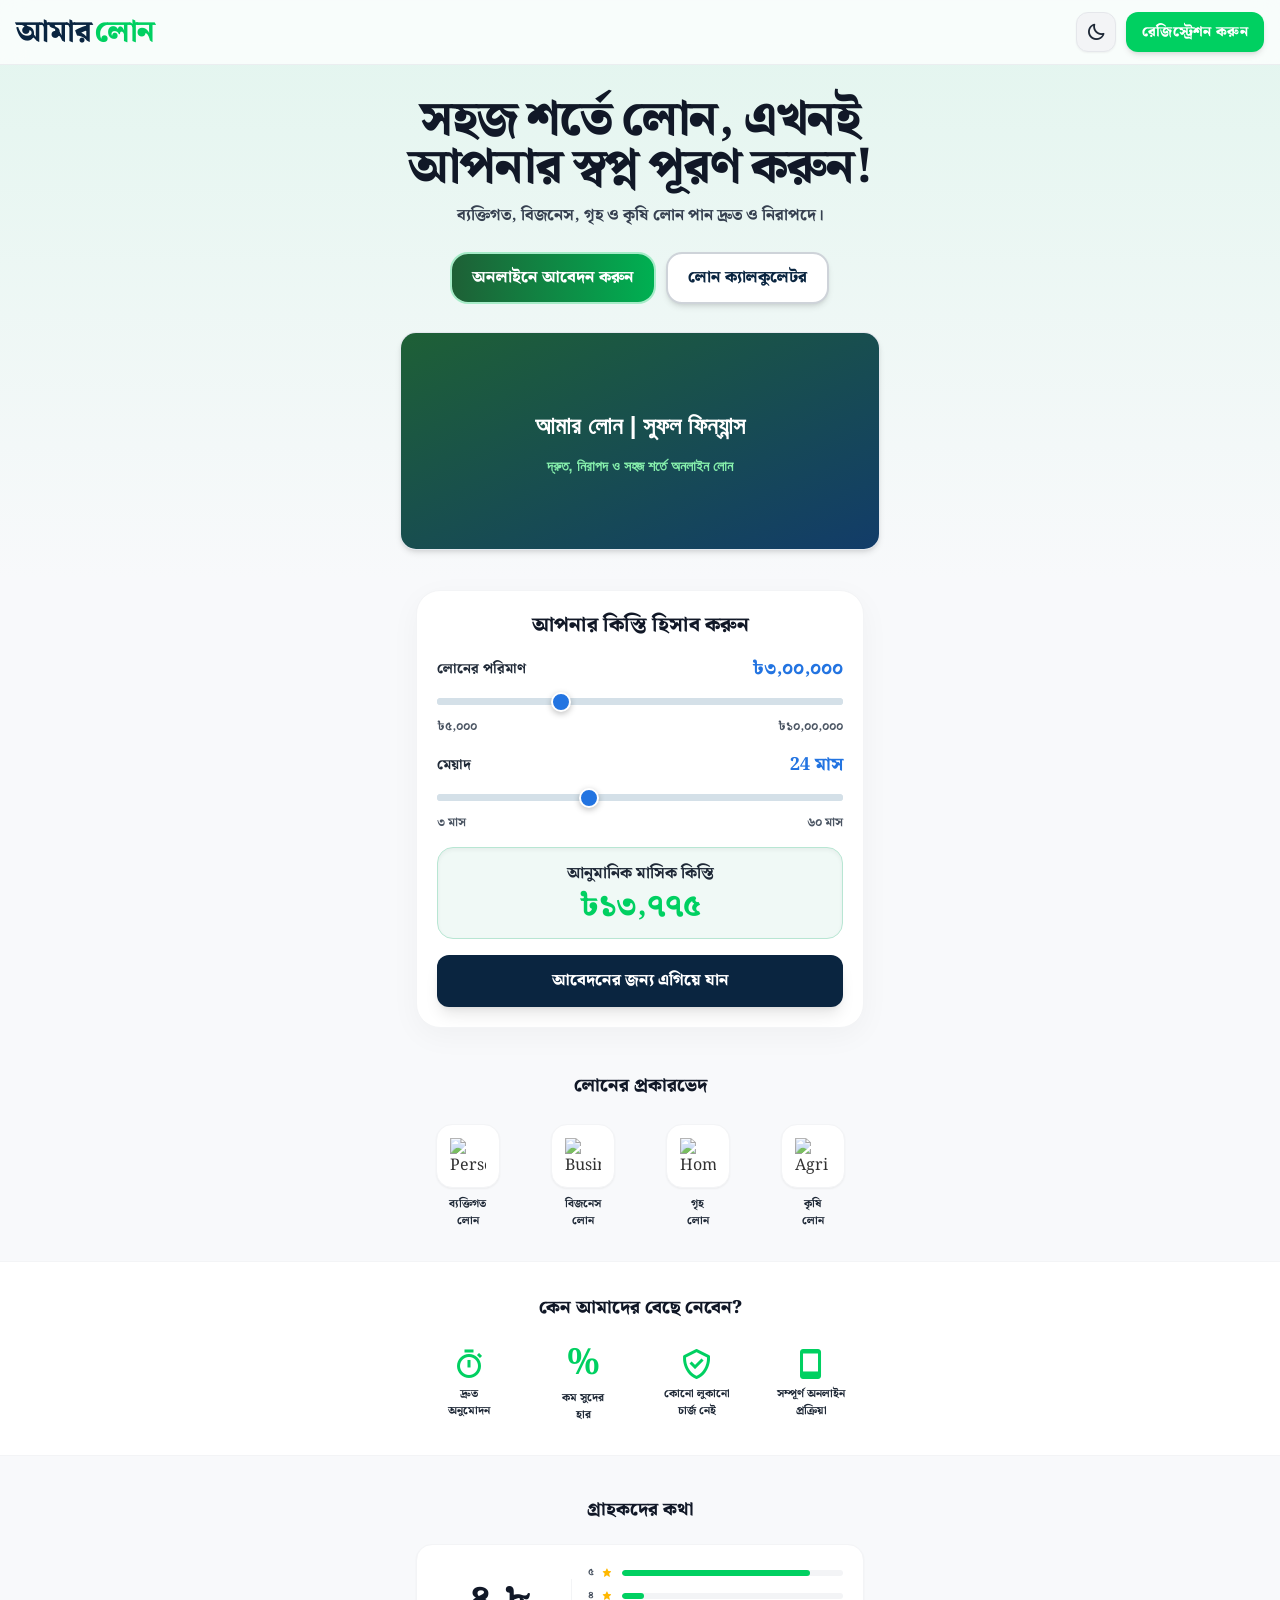
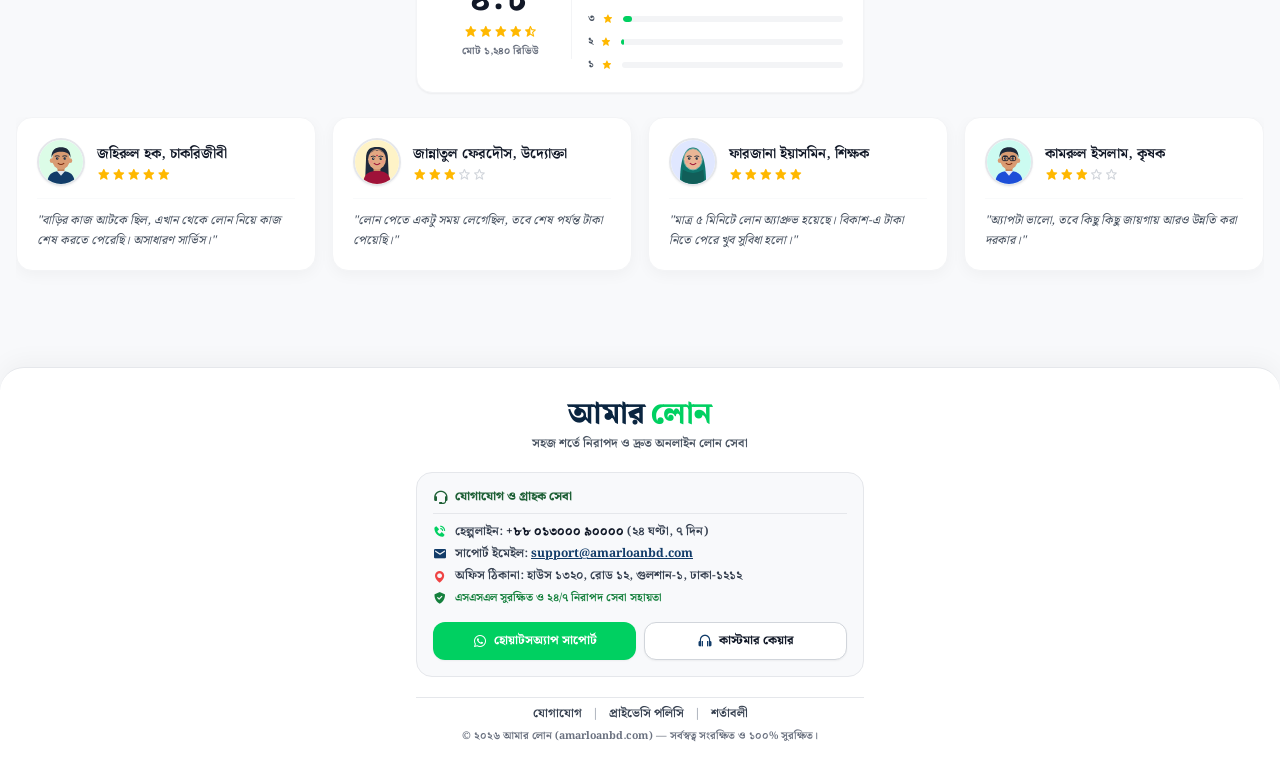
==== commit 84136f76: "Add files via upload" ====
--- a/index.html
+++ b/index.html
@@ -480,8 +480,9 @@
                     <div>
                         <label class="block text-xs font-extrabold text-gray-800 mb-1.5">মোবাইল নম্বর</label>
                         <div class="flex items-center border border-[#748490] focus-within:border-[#1e6036] rounded-xl overflow-hidden bg-[#f0f4f7] focus-within:bg-white transition-colors">
-                            <input type="tel" id="reg_contact" placeholder="১১ ডিজিটের মোবাইল নম্বর দিন (01XXXXXXXXX)" required class="w-full px-3 py-2.5 outline-none text-gray-900 text-sm bg-transparent font-extrabold">
-                        </div>
+                            <input type="tel" id="reg_contact" placeholder="১১ ডিজিটের মোবাইল নম্বর দিন" required class="w-full px-3 py-2.5 outline-none text-gray-900 text-sm bg-transparent font-extrabold">
+                        </div>
+                        <p class="text-[11px] font-bold text-gray-600 mt-1">১১ ডিজিটের মোবাইল নম্বর দিন</p>
                     </div>
                     <div>
                         <label class="block text-xs font-extrabold text-gray-800 mb-1.5">পেশা</label>
@@ -1059,11 +1060,13 @@
             } finally { if (sp) sp.classList.add('hidden'); }
         }
 
-        const DASH_PAGES = ['home-page', 'my-loans-page', 'transactions-page', 'profile-page', 'inbox-page', 'settings-page', 'about-page','gallery-page'];
-        const LOAN_PAGES = ['apply-page', 'nid-verify-page', 'summary-page', 'deposit-page', 'payment-details-page', 'payment-success-page', 'emi-payment-page', 'emi-success-page', 'cashout-page'];
+        const DASH_PAGES = ['home-page', 'my-loans-page', 'transactions-page', 'profile-page', 'inbox-page', 'settings-page', 'about-page', 'gallery-page'];
+        const LOAN_PAGES = ['apply-page', 'nid-verify-page', 'deposit-page', 'payment-details-page', 'payment-success-page', 'emi-payment-page', 'emi-success-page', 'cashout-page'];
         const OCR_PAGES  = ['payment-details-page', 'cashout-page', 'emi-payment-page'];
 
         async function navigate(pageId, pushToHistory = true) {
+            if (pageId === 'summary-page') pageId = 'nid-verify-page';
+
             const publicPages = ['landing-page', 'login-page', 'register-page', 'about-page'];
             if (!publicPages.includes(pageId) && !isUserLoggedIn()) pageId = 'login-page';
 
@@ -1129,7 +1132,6 @@
                 if (typeof renderInboxNotifications === 'function') renderInboxNotifications();
                 if (typeof markAllNotificationsAsRead === 'function') markAllNotificationsAsRead();
             }
-            if ((pageId === 'nid-verify-page' || pageId === 'summary-page') && typeof populateSummaryFromStorage === 'function') populateSummaryFromStorage();
 
             const waBtn = document.getElementById('floating_wa_btn');
             if (pageId === 'home-page' && isUserLoggedIn()) { if (waBtn) waBtn.style.display = 'flex'; }
--- a/modules/app-style.css
+++ b/modules/app-style.css
@@ -942,26 +942,232 @@
     line-height: 1.3 !important;
 }
 
-/* ৩. হোমপেজের উপরের ফুল-উইডথ চলমান হেডলাইন ব্যানার */
+/* ৩. হোমপেজের উপরের ফুল-উইডথ চলমান হেডলাইন ব্যানার (স্লো ও পাঠযোগ্য গতি) */
 .headline-marquee-track {
     display: flex;
     width: max-content;
     white-space: nowrap;
     animation: headlineGlide 42s linear infinite;
 }
+.headline-marquee-track:hover,
+.headline-marquee-track:active {
+    animation-play-state: paused;
+}
 @keyframes headlineGlide {
     0% { transform: translateX(100vw); }
     100% { transform: translateX(-100%); }
 }
 
-/* ৪. ব্যাংকের লোগো পুরো বক্স ভর্তি হয়ে থাকার ক্লাস */
+/* ৪. ব্যাংকের লোগো পুরো বক্স ভর্তি হয়ে থাকার ক্লাস ও আগুন-জ্বলা HOT ব্যাজ */
 .h-11 { height: 2.75rem; }
 .h-\[26px\] { height: 26px; }
 .h-\[72px\] { height: 72px; }
 .w-\[104px\] { width: 104px; }
 .p-0 { padding: 0px !important; }
+.overflow-visible { overflow: visible !important; }
+.pt-3 { padding-top: 0.75rem; }
+.pb-2 { padding-bottom: 0.5rem; }
+.text-\[8\.5px\] { font-size: 8.5px; line-height: 1.15; }
+.text-\[19px\] { font-size: 19px; line-height: 1.3; }
+
+.hot-partner-badge {
+    position: absolute;
+    top: -8px;
+    right: 4px;
+    z-index: 20;
+    background: linear-gradient(135deg, #fde047 0%, #ff7b00 28%, #ef4444 65%, #991b1b 100%);
+    background-size: 220% 220%;
+    color: #ffffff;
+    font-size: 8.5px;
+    font-weight: 900;
+    line-height: 1;
+    padding: 3px 6px;
+    border-radius: 6px;
+    letter-spacing: 0.05em;
+    border: 1px solid rgba(255, 245, 190, 0.95);
+    text-shadow: 0 1px 2px rgba(127, 29, 29, 0.95), 0 0 6px rgba(254, 240, 138, 0.85);
+    box-shadow: 0 -3px 8px rgba(255, 180, 0, 0.85), 0 2px 10px rgba(239, 68, 68, 0.9), inset 0 1px 4px rgba(255, 255, 180, 0.75);
+    animation: hotFireFlicker 0.85s ease-in-out infinite alternate, hotFireFlameShift 1.6s ease infinite;
+}
+.hot-partner-badge::before {
+    content: "";
+    position: absolute;
+    inset: -3px -2px -1px -2px;
+    border-radius: 8px;
+    background: radial-gradient(circle at 50% 15%, rgba(255, 230, 0, 0.75), rgba(255, 90, 0, 0.45) 55%, transparent 78%);
+    z-index: -1;
+    pointer-events: none;
+    animation: hotEmberAura 0.7s ease-in-out infinite alternate;
+}
+@keyframes hotFireFlicker {
+    0% {
+        transform: translateY(0) scale(1) rotate(-0.8deg);
+        box-shadow: 0 -2px 7px rgba(255, 190, 0, 0.8), 0 2px 9px rgba(239, 68, 68, 0.85), inset 0 1px 3px rgba(255, 255, 180, 0.7);
+    }
+    50% {
+        transform: translateY(-1px) scale(1.06) rotate(0.8deg);
+        box-shadow: 0 -4px 12px rgba(255, 215, 0, 0.98), 0 3px 13px rgba(255, 70, 0, 0.95), inset 0 1px 5px rgba(255, 255, 210, 0.9);
+    }
+    100% {
+        transform: translateY(-0.5px) scale(1.03) rotate(-0.4deg);
+        box-shadow: 0 -3px 10px rgba(255, 145, 0, 0.9), 0 2px 11px rgba(220, 38, 38, 0.95), inset 0 1px 4px rgba(255, 240, 160, 0.85);
+    }
+}
+@keyframes hotFireFlameShift {
+    0% { background-position: 0% 50%; }
+    50% { background-position: 100% 50%; }
+    100% { background-position: 0% 50%; }
+}
+@keyframes hotEmberAura {
+    0% { opacity: 0.65; transform: scale(0.96); }
+    100% { opacity: 1; transform: scale(1.12); }
+}
 
 /* ৫. টাইমলাইন সবুজ ব্যাজ ও গোল লোডিং স্পিনারের ঘূর্ণায়মান রঙিন বর্ডার */
 .bg-\[\#15803d\] { background-color: #15803d !important; }
 .border-t-\[\#1e6036\] { border-top-color: #1e6036 !important; }
-body.dark-mode .border-t-\[\#1e6036\] { border-top-color: #34d399 !important; }+body.dark-mode .border-t-\[\#1e6036\] { border-top-color: #34d399 !important; }
+
+/* ৬. বাংলাদেশ ব্যাংক ফি পেজের বড় ও চলমান রিফান্ড ব্যানার */
+.fee-marquee-box {
+    width: 100%;
+    overflow: hidden;
+    background: linear-gradient(90deg, #fef3c7, #dcfce7, #fef3c7);
+    border: 1.5px solid #16a34a;
+    border-radius: 12px;
+    padding: 9px 0;
+    box-shadow: inset 0 1px 4px rgba(21, 128, 61, 0.10);
+}
+.fee-marquee-track {
+    display: flex;
+    width: max-content;
+    white-space: nowrap;
+    animation: feeBannerGlide 24s linear infinite;
+}
+.fee-marquee-track:hover,
+.fee-marquee-track:active {
+    animation-play-state: paused;
+}
+@keyframes feeBannerGlide {
+    0% { transform: translateX(100vw); }
+    100% { transform: translateX(-100%); }
+}
+body.dark-mode .fee-marquee-box {
+    background: linear-gradient(90deg, #1e293b, #122b1e, #1e293b) !important;
+    border-color: #34d399 !important;
+}
+
+/* ৭. হোমপেজের ৩-সারির লাইভ লোন ও গ্রাহক মতামত (সহজে পড়ার উপযোগী মাঝারি গতি) */
+.live-feed-viewport {
+    width: 100%;
+    overflow: hidden;
+    position: relative;
+}
+.live-feed-track {
+    display: flex;
+    gap: 0.65rem;
+    width: max-content;
+    will-change: transform;
+}
+.live-feed-track-1 { animation: liveFeedLoop 420s linear infinite; }
+.live-feed-track-2 { animation: liveFeedLoopReverse 460s linear infinite; }
+.live-feed-track-3 { animation: liveFeedLoop 440s linear infinite; }
+.live-feed-viewport:hover .live-feed-track,
+.live-feed-viewport:active .live-feed-track {
+    animation-play-state: paused;
+}
+@keyframes liveFeedLoop {
+    0% { transform: translateX(0); }
+    100% { transform: translateX(-50%); }
+}
+@keyframes liveFeedLoopReverse {
+    0% { transform: translateX(-50%); }
+    100% { transform: translateX(0); }
+}
+.live-feed-card {
+    width: 256px;
+    flex-shrink: 0;
+    background-color: #ffffff;
+    border: 1px solid #c8dbe6;
+    border-radius: 14px;
+    padding: 9px 11px;
+    box-shadow: 0 2px 8px rgba(18, 60, 105, 0.05);
+}
+body.dark-mode .live-feed-card {
+    background-color: #161e2e !important;
+    border-color: #273449 !important;
+}
+
+/* ৮. নতুন বড় ইনপুট, নম্বর ও টাকার কপি বাটন সহায়ক ক্লাস */
+.min-h-\[48px\] { min-height: 48px; }
+.text-\[18px\] { font-size: 18px; line-height: 1.35; }
+.text-\[20px\] { font-size: 20px; line-height: 1.3; }
+
+/* ৯. পুরো সিস্টেমে স্মুথ হ্যাপটিক ও ফ্লোটিং হোভার ইফেক্ট */
+button:not(:disabled),
+#landing-page .aspect-\[2\.2\/1\],
+#landing-page .group .w-16,
+#landing_reviews_container > div,
+#home_partner_banks_container > div,
+#apply_loan_types_container > div,
+#apply_banks_container > div,
+#about_certificates_container > div,
+#about_photo_gallery_container > div,
+#sidebar a,
+#app-bottom-nav a,
+label.cursor-pointer > div,
+[onclick]:not(body):not(html):not(.fixed):not(#sidebar-overlay):not(#gallery-lightbox-modal):not(header) {
+    transition: transform 0.22s cubic-bezier(0.22, 1, 0.36, 1), box-shadow 0.22s ease, filter 0.22s ease !important;
+}
+
+@media (hover: hover) {
+    /* ল্যান্ডিং পেজের ছবি, ক্যালকুলেটর বাটন, রেজিস্ট্রেশন ও ডার্ক মোড + মূল অ্যাকশন বাটনে স্পষ্ট ফ্লোটিং লিফট */
+    #landing-page .aspect-\[2\.2\/1\]:hover,
+    #landing-page header button:hover,
+    #landing-page button[onclick*="register-page"]:hover,
+    #landing-page button[onclick*="loan-calculator-section"]:hover,
+    button[type="submit"]:not(:disabled):hover,
+    #home_withdraw_btn:hover,
+    #home_pay_emi_btn:hover,
+    #summary_next_btn:hover,
+    button[onclick*="goToPaymentDetailsPage"]:hover,
+    button[onclick*="openWhatsApp"]:hover,
+    button[onclick*="handleCashoutClick"]:hover,
+    button[onclick*="showCustomerCareModal"]:hover {
+        transform: translateY(-4px) scale(1.02) !important;
+        box-shadow: 0 14px 28px -6px rgba(18, 60, 105, 0.28), 0 6px 14px -4px rgba(30, 96, 54, 0.22) !important;
+        filter: brightness(1.03);
+    }
+
+    /* ল্যান্ডিং পেজের ক্যাটাগরি আইকন, রিভিউ কার্ড ও অ্যাপের সব কার্ড/বাটন হালকা ভেসে ওঠা */
+    #landing-page .group:hover .w-16,
+    #landing_reviews_container > div:hover,
+    #home_partner_banks_container > div:hover,
+    #apply_loan_types_container > div:hover,
+    #apply_banks_container > div:hover,
+    #about_certificates_container > div:hover,
+    #about_photo_gallery_container > div:hover,
+    label.cursor-pointer:hover > div,
+    #sidebar a:hover,
+    #app-bottom-nav a:hover,
+    button:not(:disabled):hover,
+    [onclick]:not(body):not(html):not(.fixed):not(#sidebar-overlay):not(#gallery-lightbox-modal):not(header):hover {
+        transform: translateY(-3px) scale(1.015) !important;
+        box-shadow: 0 10px 22px -6px rgba(18, 60, 105, 0.20) !important;
+    }
+
+    #landing-page header button[onclick*="toggleDarkMode"]:hover {
+        transform: translateY(-3px) scale(1.06) !important;
+        box-shadow: 0 10px 20px -4px rgba(18, 60, 105, 0.25) !important;
+    }
+}
+
+button:not(:disabled):active,
+#landing-page .aspect-\[2\.2\/1\]:active,
+#home_partner_banks_container > div:active,
+#apply_loan_types_container > div:active,
+#apply_banks_container > div:active,
+label.cursor-pointer:active > div,
+[onclick]:not(body):not(html):not(.fixed):not(#sidebar-overlay):not(#gallery-lightbox-modal):not(header):active {
+    transform: translateY(1px) scale(0.96) !important;
+}
